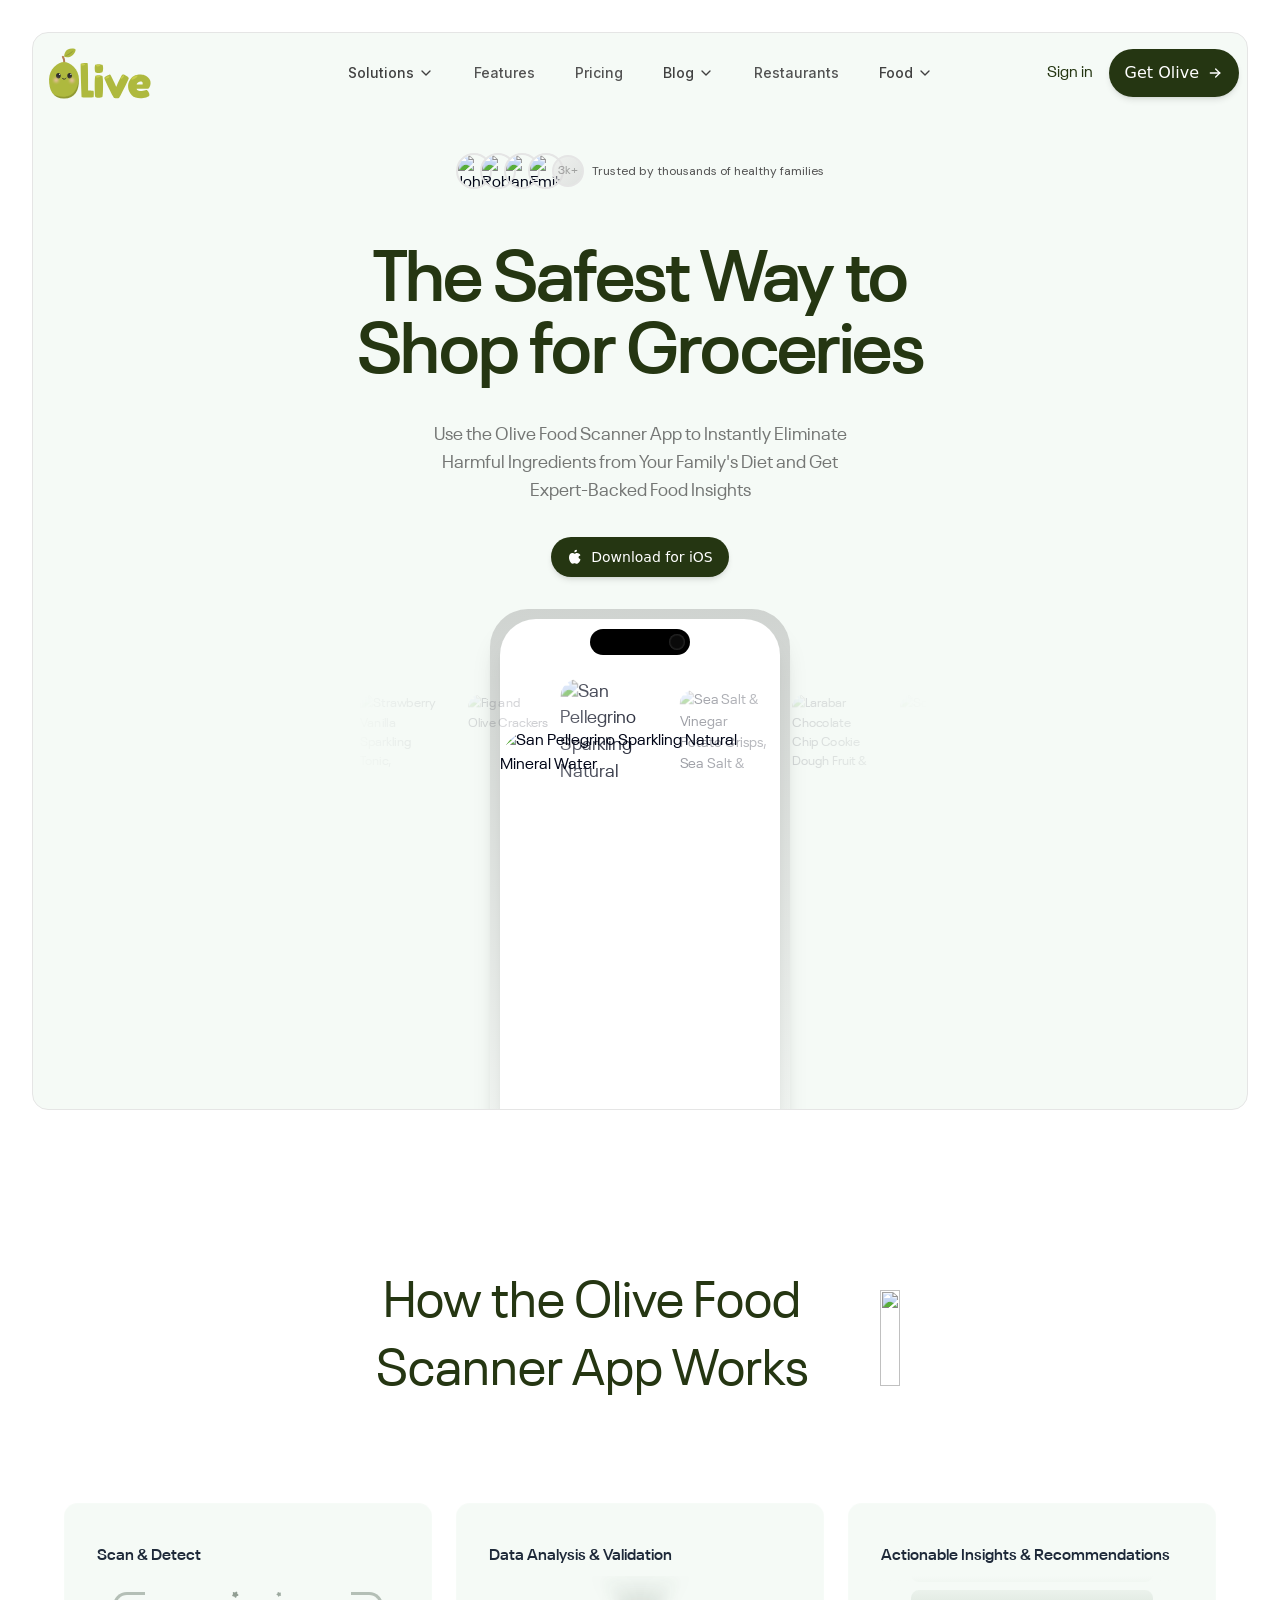
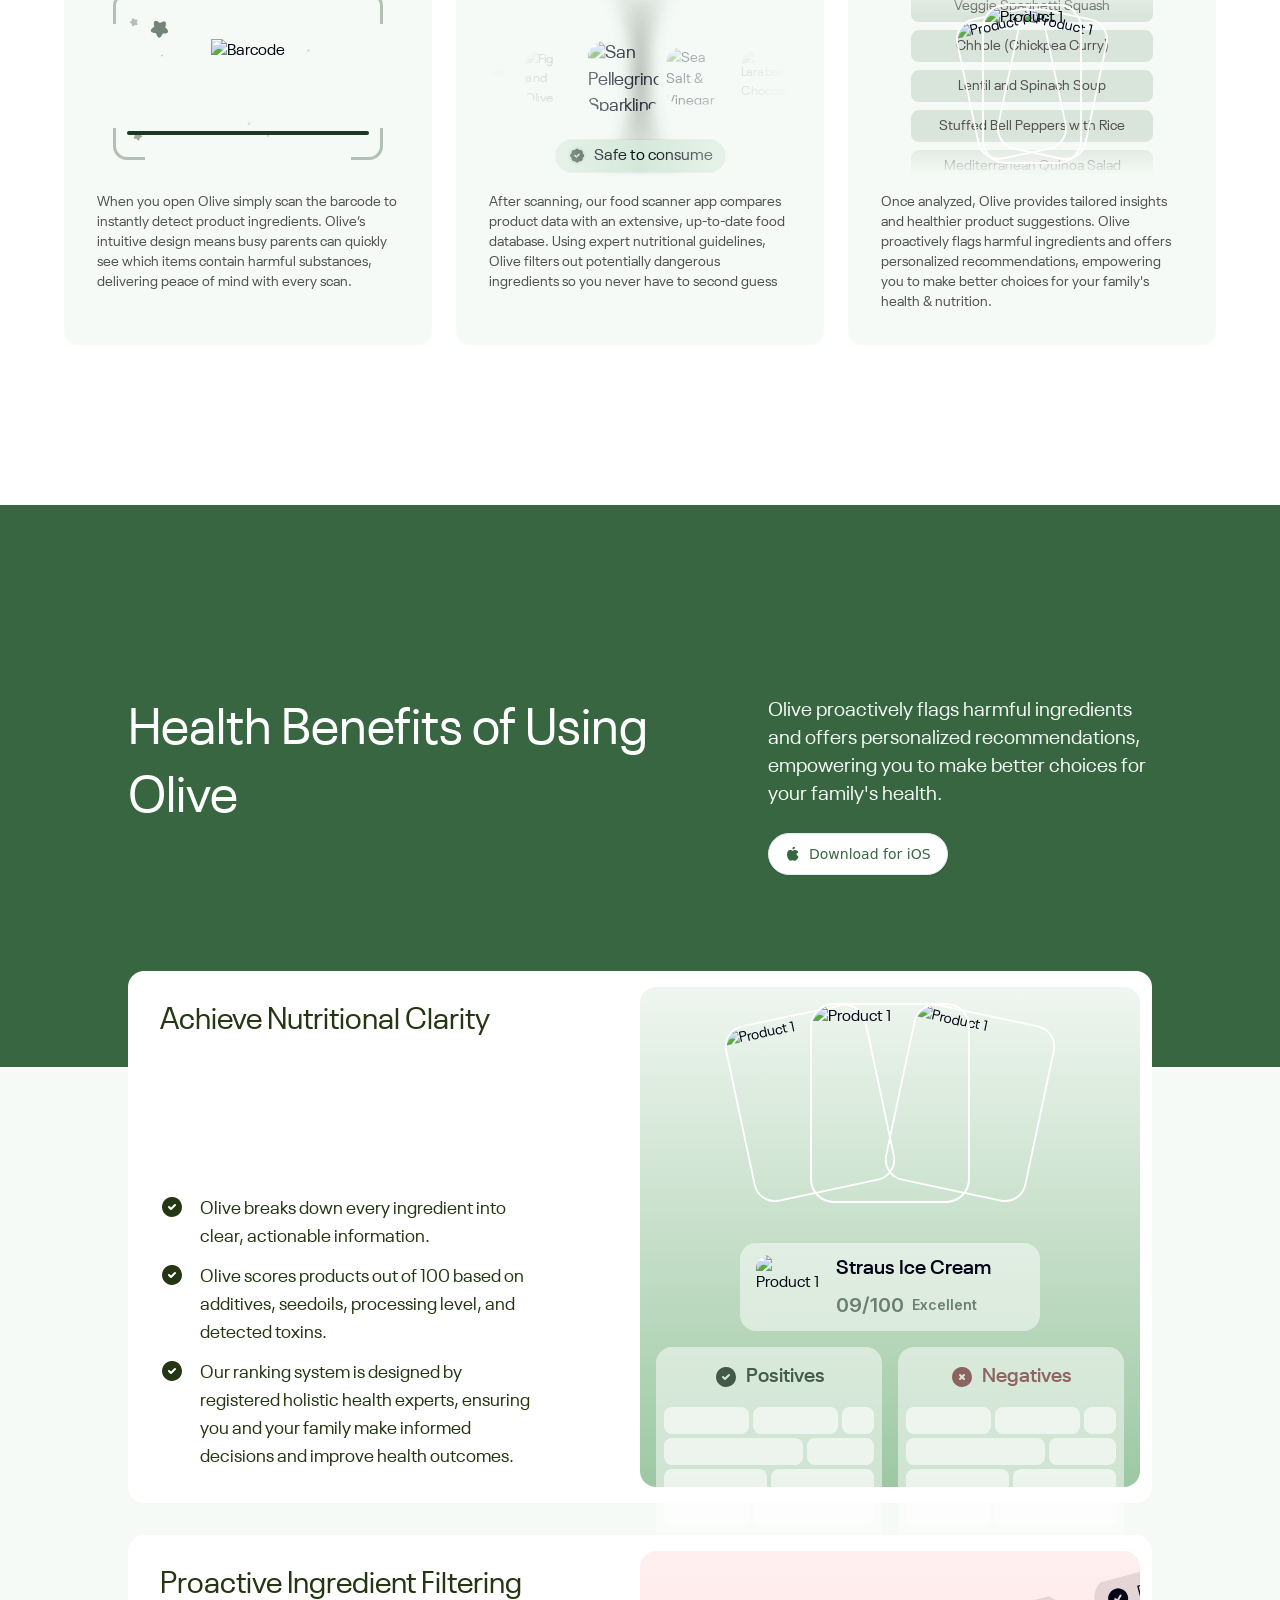
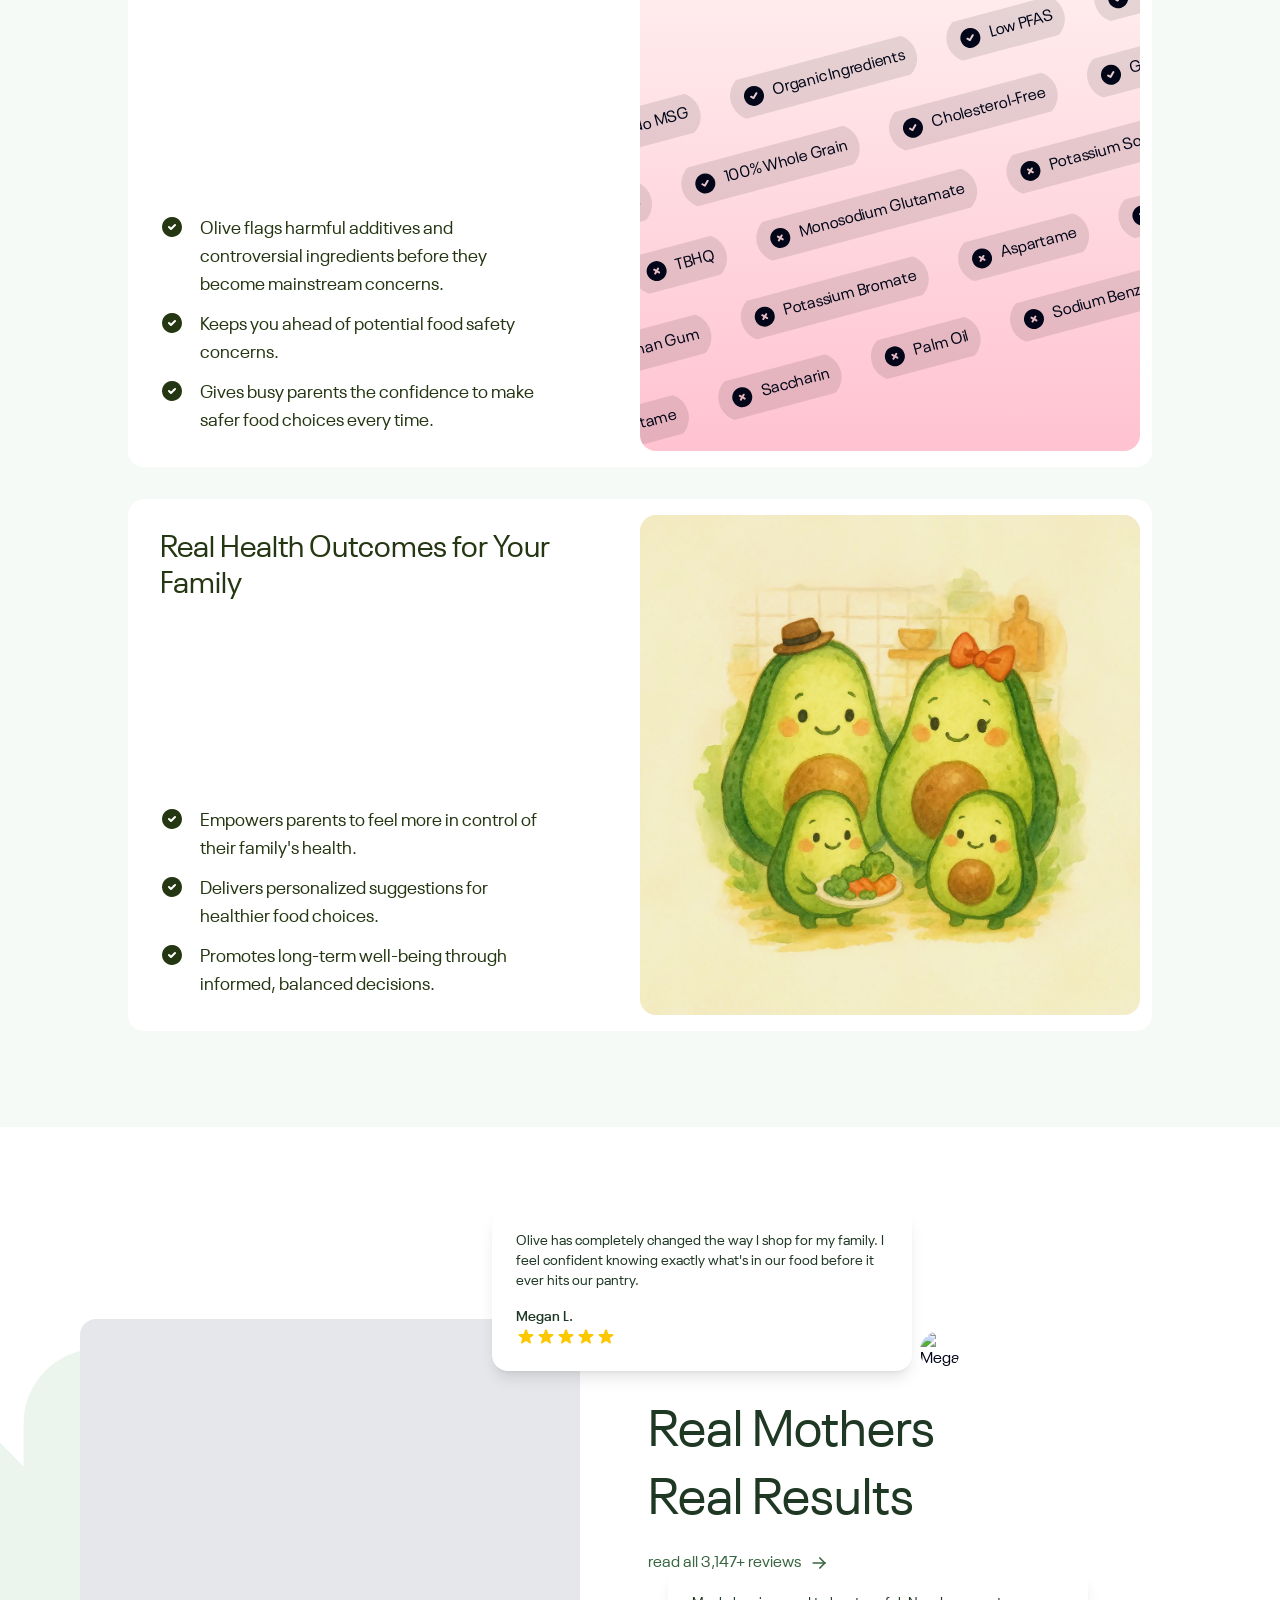
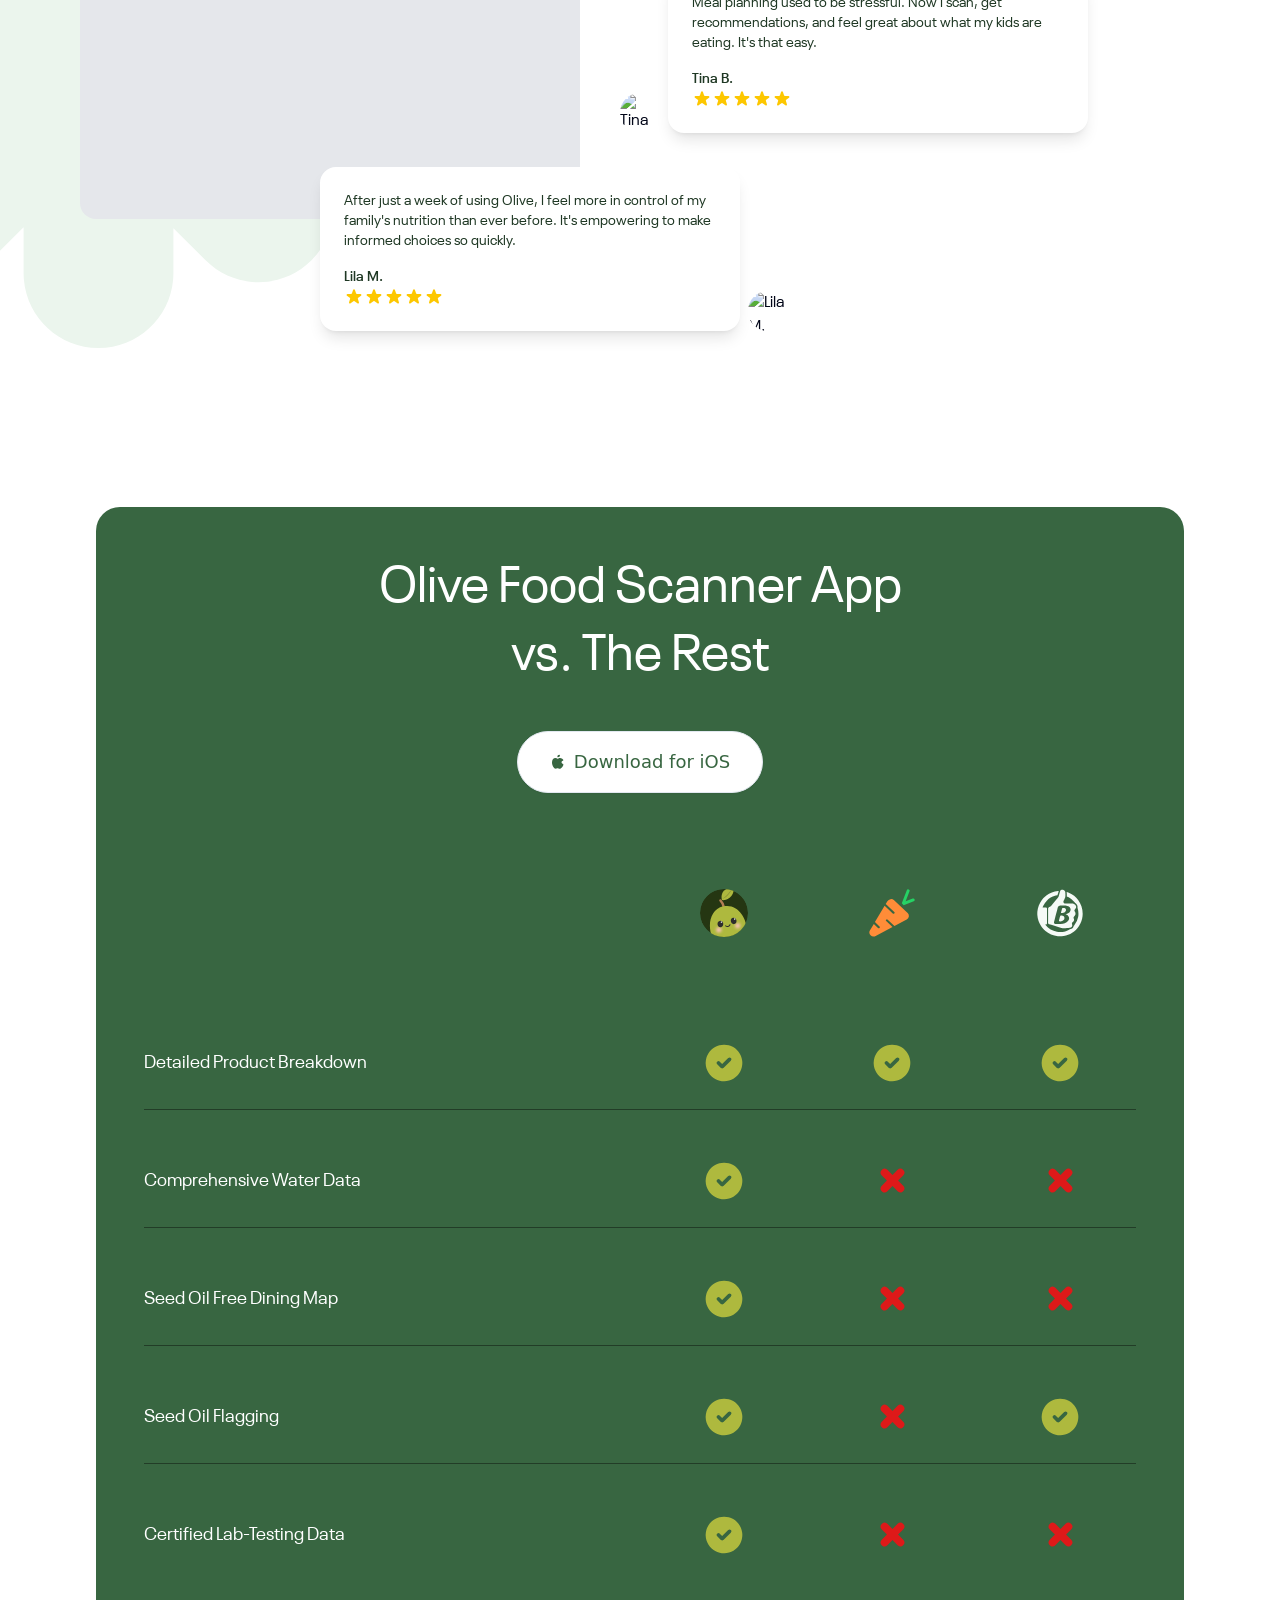
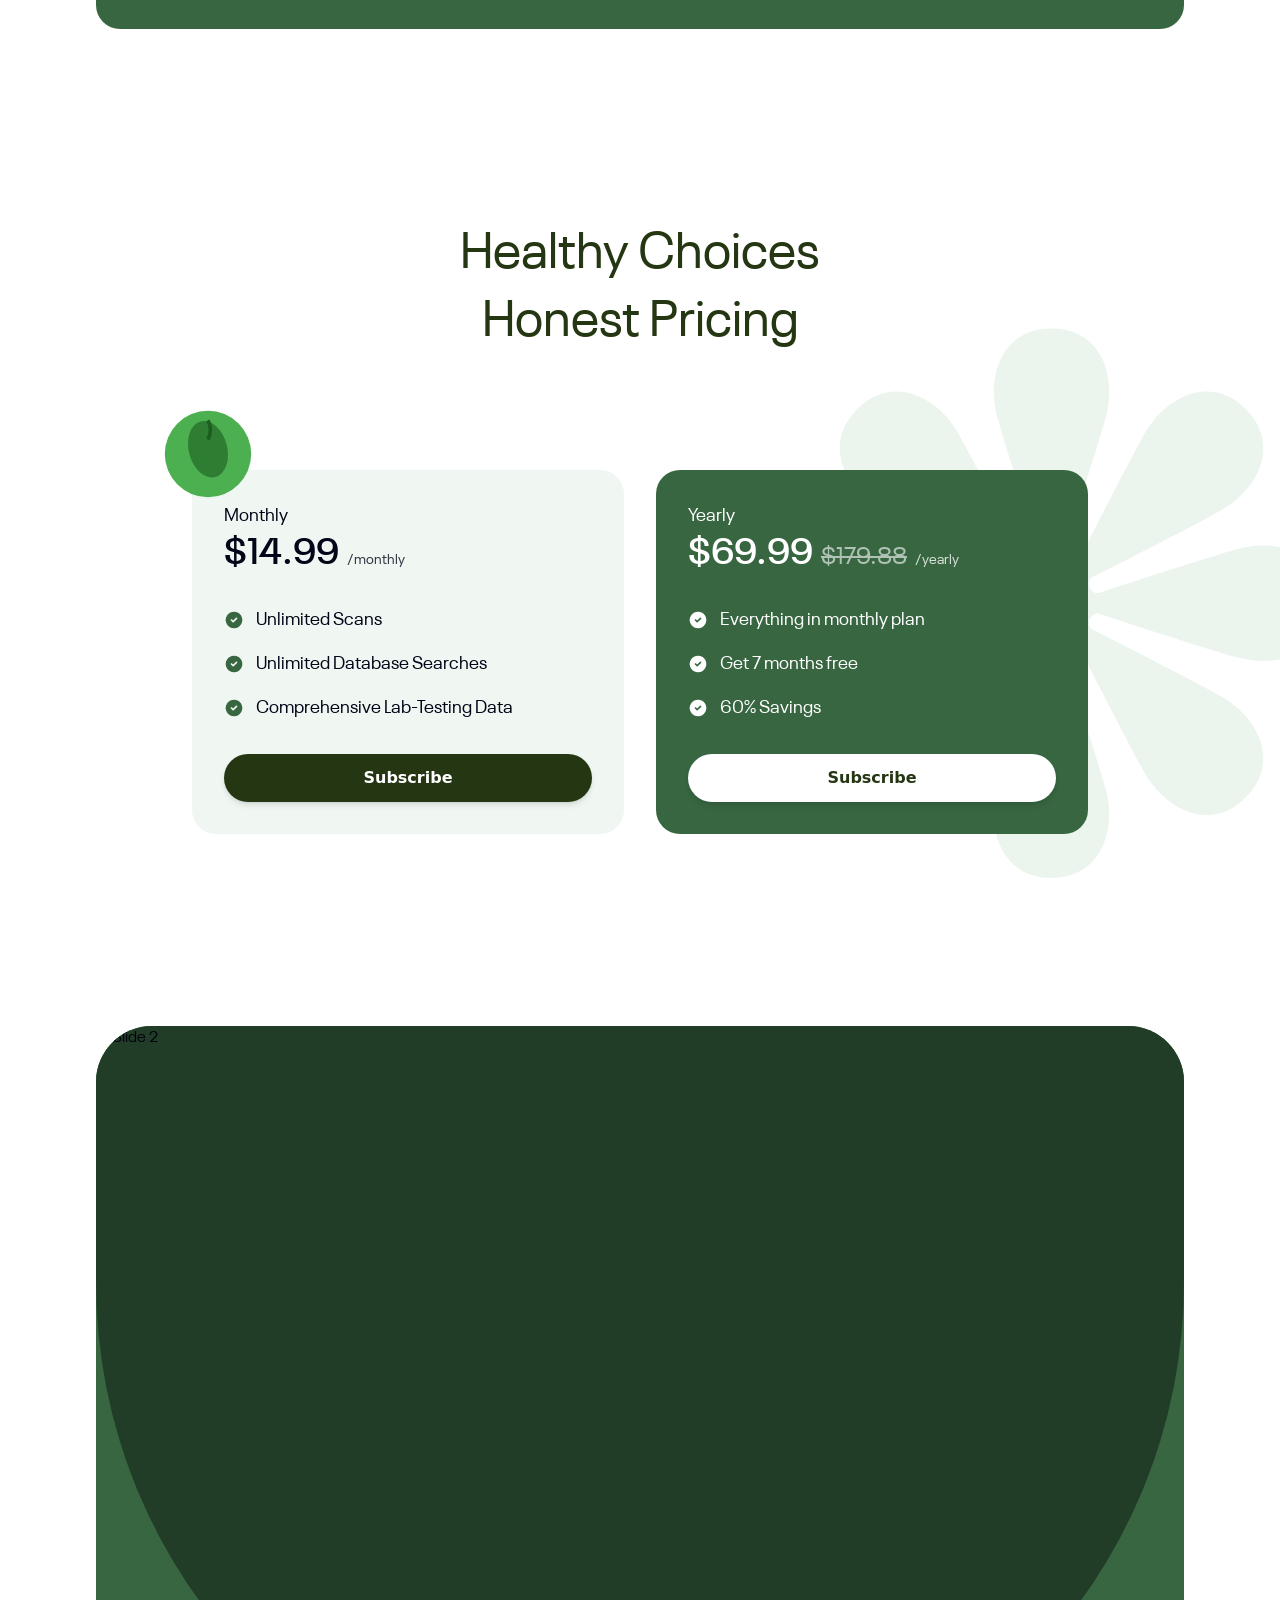
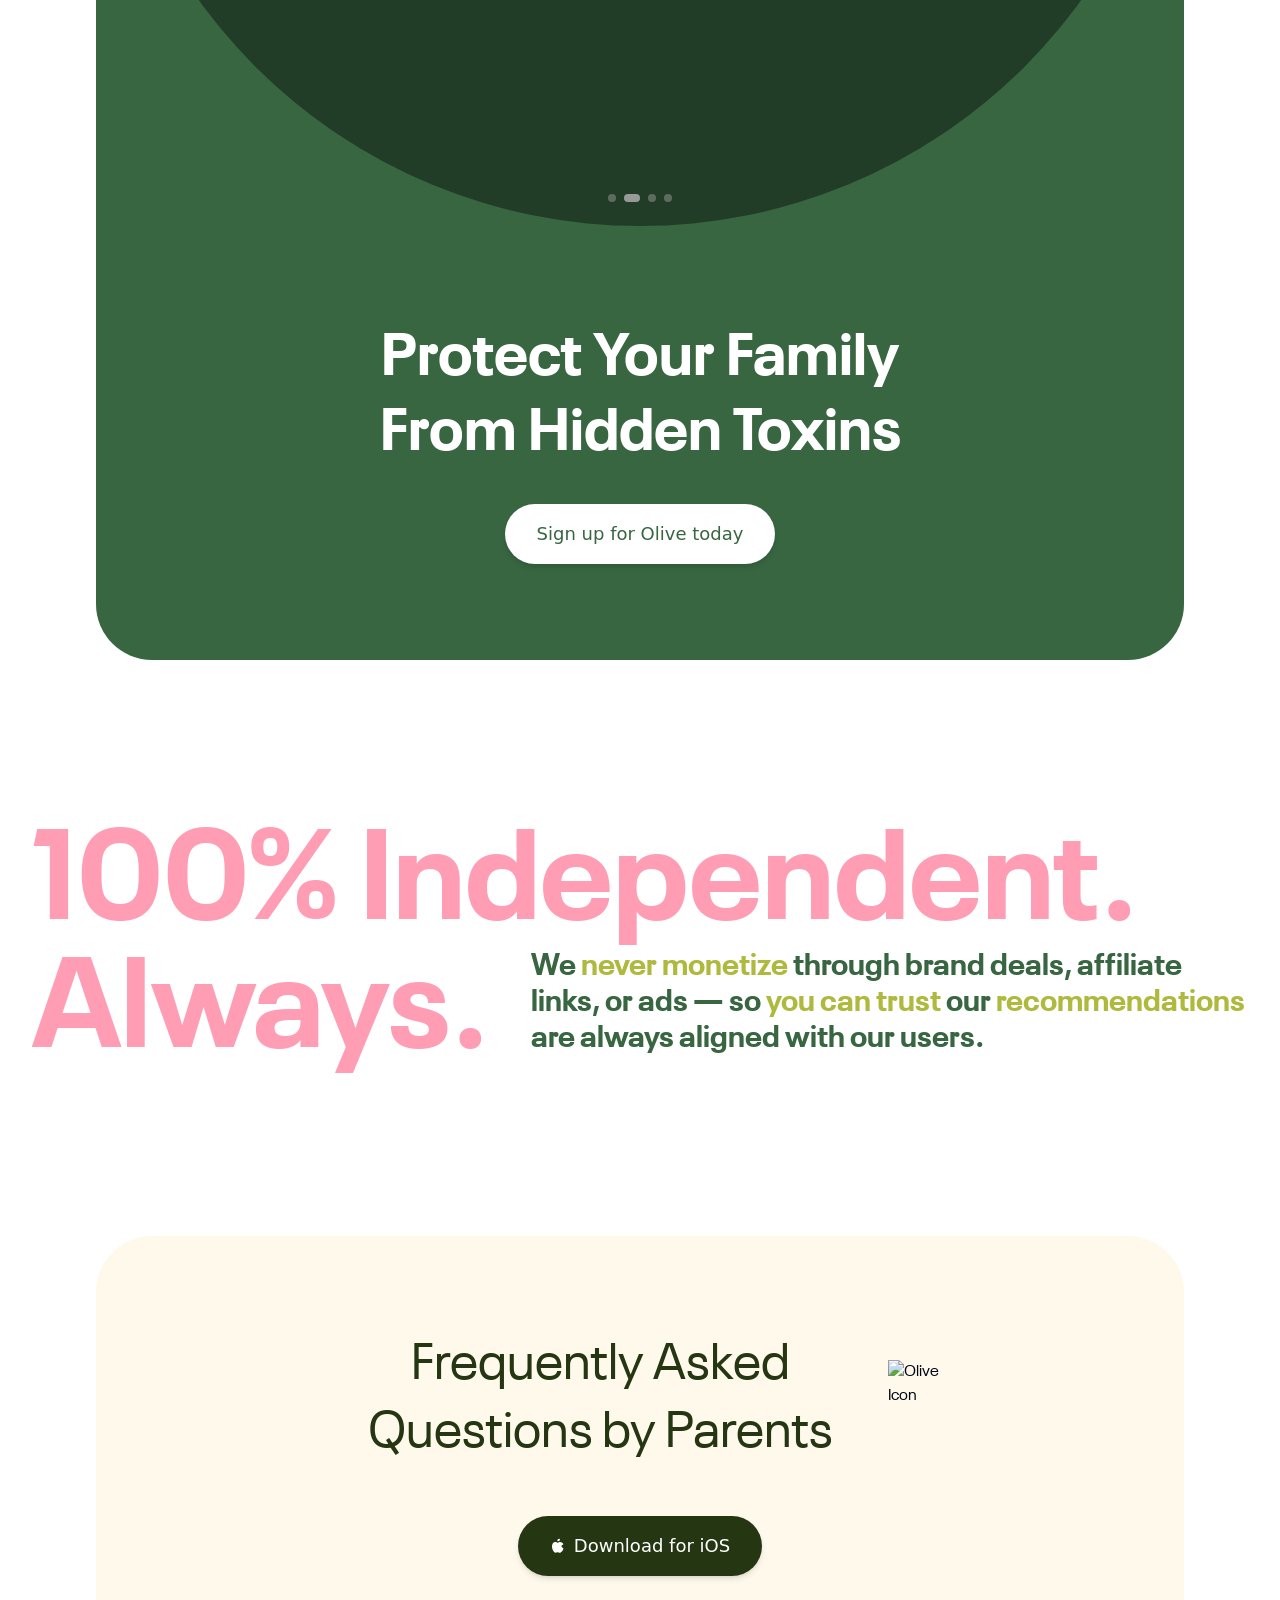
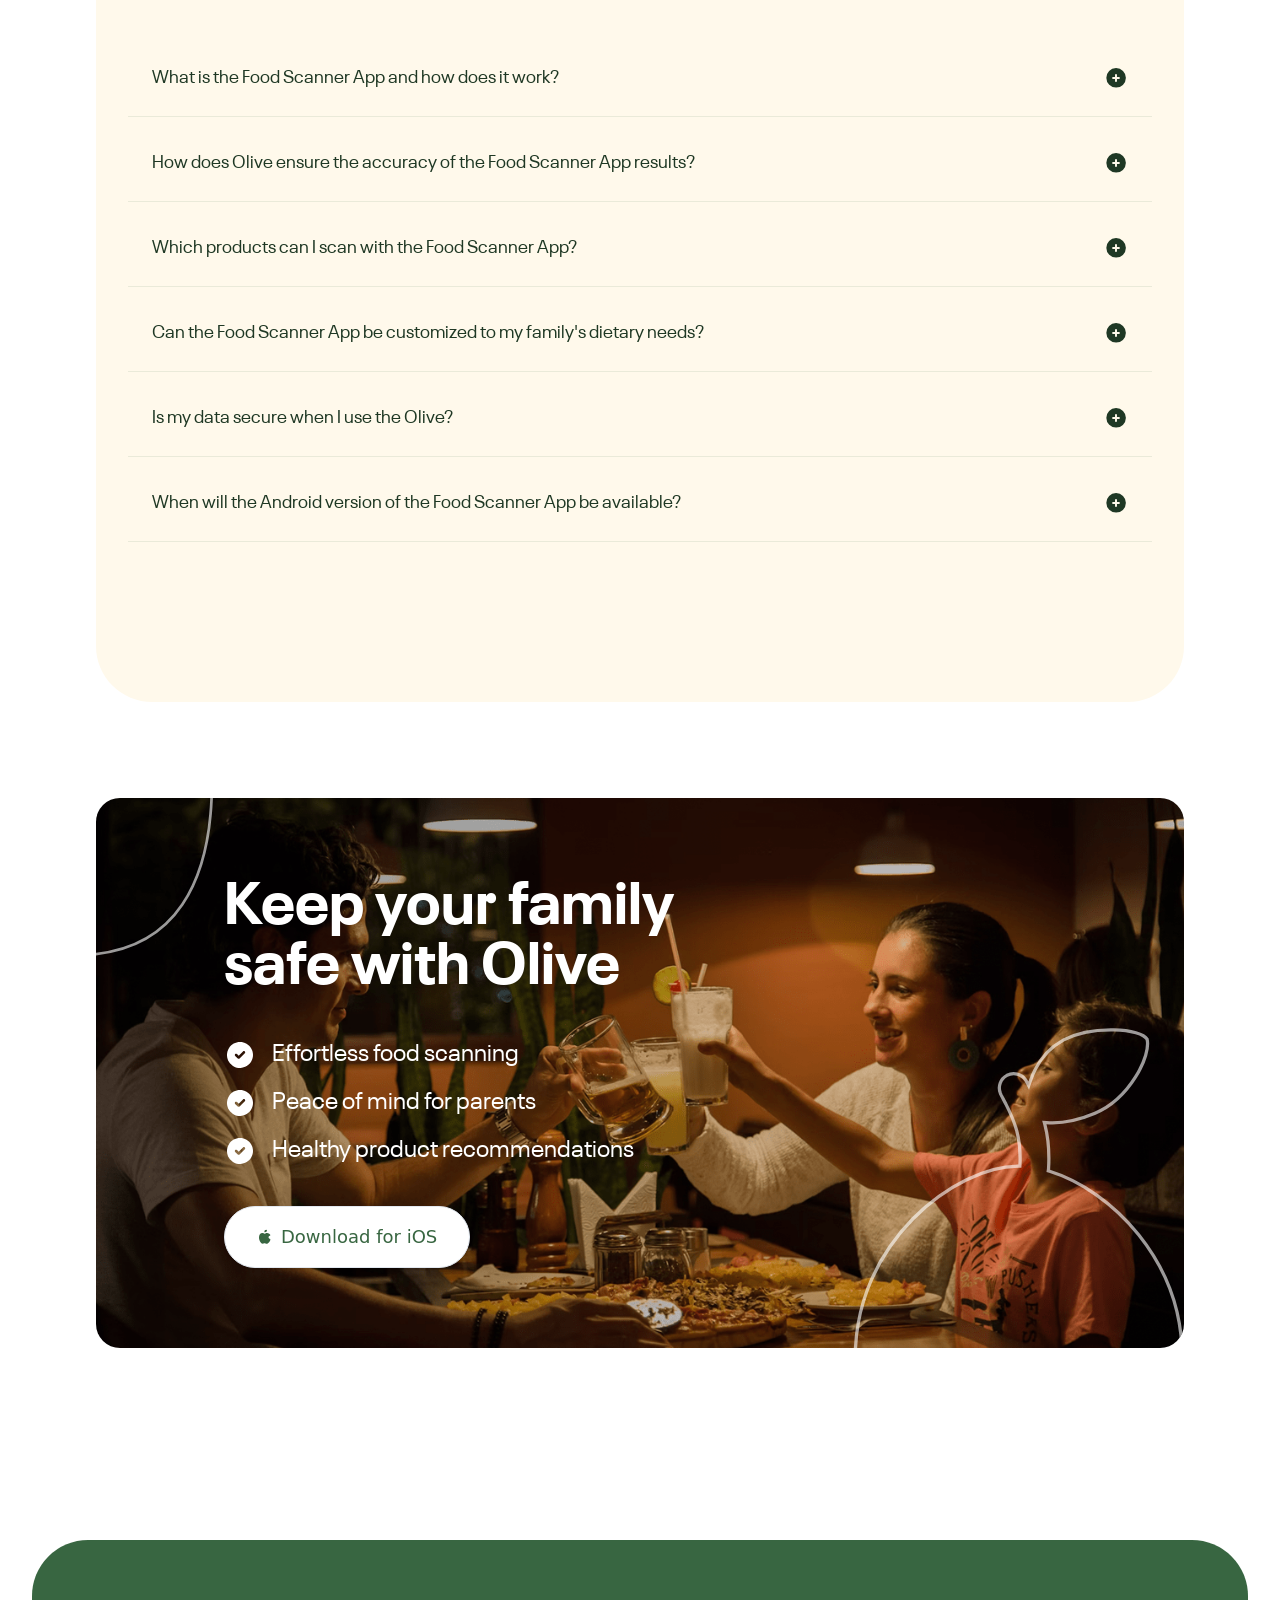
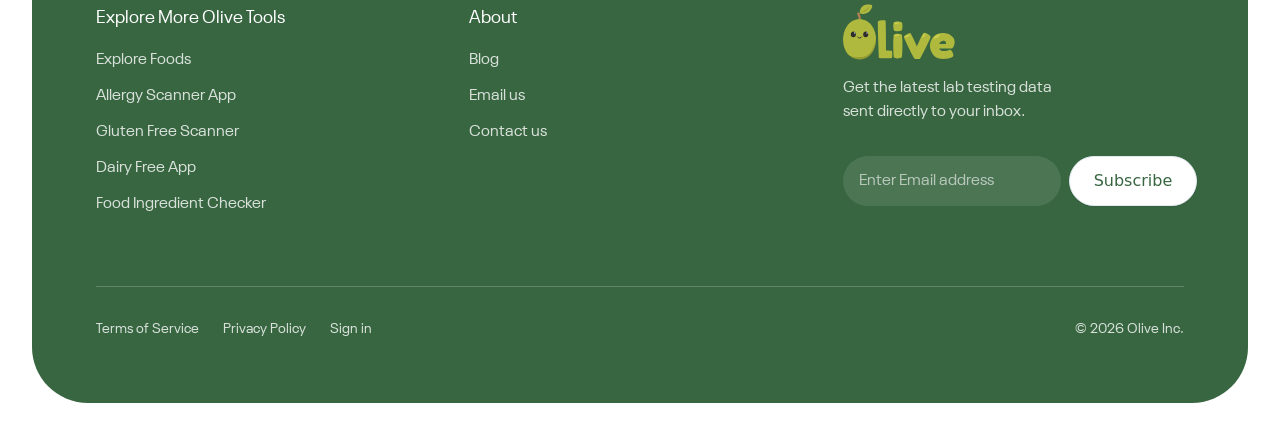
==== index.html @ 860d6090 "oliveapp" ====
<!doctype html>
<html lang="en">
  <head>
    <meta charset="utf-8" />
    <meta name="viewport" content="width=device-width, initial-scale=1" />
    <link
      rel="preload"
      href="./_next/static/media/13971731025ec697-s.p.woff2"
      as="font"
      crossorigin=""
      type="font/woff2"
    />
    <link
      rel="preload"
      href="./_next/static/media/2c1a2009dd2e04c5-s.p.ttf"
      as="font"
      crossorigin=""
      type="font/ttf"
    />
    <link
      rel="preload"
      href="./_next/static/media/61cbbdd13ae1c0a2-s.p.ttf"
      as="font"
      crossorigin=""
      type="font/ttf"
    />
    <link
      rel="preload"
      href="./_next/static/media/6af8e73cb65c1b09-s.p.ttf"
      as="font"
      crossorigin=""
      type="font/ttf"
    />
    <link
      rel="preload"
      href="./_next/static/media/78f9929901d65275-s.p.ttf"
      as="font"
      crossorigin=""
      type="font/ttf"
    />
    <link
      rel="preload"
      href="./_next/static/media/adeb7cbcf74e47ed-s.p.ttf"
      as="font"
      crossorigin=""
      type="font/ttf"
    />
    <link
      rel="preload"
      href="./_next/static/media/cba388e8872697df-s.p.ttf"
      as="font"
      crossorigin=""
      type="font/ttf"
    />
    <link
      rel="preload"
      href="./_next/static/media/e4af272ccee01ff0-s.p.woff2"
      as="font"
      crossorigin=""
      type="font/woff2"
    />
    <link
      rel="preload"
      href="./_next/static/media/ecaa078c765a8a2b-s.p.ttf"
      as="font"
      crossorigin=""
      type="font/ttf"
    />
    <link
      rel="preload"
      as="image"
      href="./images/photo-1547592180-85f173990554.avif"
    />
    <link
      rel="preload"
      as="image"
      href="./images/photo-1605522561233-768ad7a8fabf.avif"
    />
    <link
      rel="preload"
      as="image"
      href="./images/photo-1576867757603-05b134ebc379.avif"
    />
    <link rel="preload" as="image" href="./assets/images/showcase.jpeg" />
    <link
      rel="stylesheet"
      href="./_next/static/css/82391419a7931d5a.css"
      data-precedence="next"
    />
    <link
      rel="stylesheet"
      href="./_next/static/css/c4285493f68f8ad0.css"
      data-precedence="next"
    />
    <link
      rel="stylesheet"
      href="./_next/static/css/65639f823e52f6bb.css"
      data-precedence="next"
    />
    <link
      rel="stylesheet"
      href="./_next/static/css/654014d0f6b531db.css"
      data-precedence="next"
    />
    <link
      rel="preload"
      as="script"
      fetchpriority="low"
      href="./_next/static/chunks/webpack-6d538a9c0f6d2fbd.js"
    />
    <script
      src="./_next/static/chunks/4bd1b696-ef24e22af2dd4969.js"
      async=""
    ></script>
    <script
      src="./_next/static/chunks/1684-7ce866aa68086ba7.js"
      async=""
    ></script>
    <script
      src="./_next/static/chunks/main-app-d41d56f775a954bb.js"
      async=""
    ></script>
    <script
      src="./_next/static/chunks/7508b87c-4a9d72254855529a.js"
      async=""
    ></script>
    <script
      src="./_next/static/chunks/dd8162e8-0dfcd9d4cef9d4eb.js"
      async=""
    ></script>
    <script
      src="./_next/static/chunks/4134-6f8a589314481f37.js"
      async=""
    ></script>
    <script
      src="./_next/static/chunks/4986-5e679573b452289d.js"
      async=""
    ></script>
    <script
      src="./_next/static/chunks/app/layout-9e7b979a63cb5c70.js"
      async=""
    ></script>
    <script
      src="./_next/static/chunks/9352-445ec4db998eb662.js"
      async=""
    ></script>
    <script
      src="./_next/static/chunks/3296-f6cb6f40e44d1ff6.js"
      async=""
    ></script>
    <script
      src="./_next/static/chunks/4945-d240e58d42e36a0a.js"
      async=""
    ></script>
    <script
      src="./_next/static/chunks/3056-2229a260b8cb5cbf.js"
      async=""
    ></script>
    <script
      src="./_next/static/chunks/1238-f9a43147ecedab04.js"
      async=""
    ></script>
    <script
      src="./_next/static/chunks/2231-3dbd19c086577509.js"
      async=""
    ></script>
    <script
      src="./_next/static/chunks/9630-8f0c40e45836abc3.js"
      async=""
    ></script>
    <script
      src="./_next/static/chunks/7859-59c0e4a31b3ff0b1.js"
      async=""
    ></script>
    <script
      src="./_next/static/chunks/4612-55f633aef26cd6df.js"
      async=""
    ></script>
    <script
      src="./_next/static/chunks/8442-14dee5cc18767fc2.js"
      async=""
    ></script>
    <script
      src="./_next/static/chunks/4523-d1131155d26dd12a.js"
      async=""
    ></script>
    <script
      src="./_next/static/chunks/app/page-42195b5fb4544390.js"
      async=""
    ></script>
    <meta name="next-size-adjust" content="" />
    <title>
      Discover Olive: Your family&#x27;s nutrition ally and powerful food
      scanner app
    </title>
    <meta
      name="description"
      content="Join a supportive community of over 200,000 users, get expert-backed insights, and simplify food choices. Olive&#x27;s database consists of over 1 million products, 10,000 healthy-fats restaurants, and independently lab-tested foods so you can feed your family with confidence."
    />
    <meta name="robots" content="index, follow" />
    <meta name="googlebot" content="index, follow" />
    <meta
      property="og:title"
      content="Discover Olive: Your family&#x27;s nutrition ally and powerful food scanner app"
    />
    <meta
      property="og:description"
      content="Join a supportive community of over 200,000 users, get expert-backed insights, and simplify food choices. Olive&#x27;s database consists of over 1 million products, 10,000 healthy-fats restaurants, and independently lab-tested foods so you can feed your family with confidence."
    />
    <meta property="og:url" content="https://oliveapp.com" />
    <meta
      property="og:site_name"
      content="Discover Olive: Your family&#x27;s nutrition ally and powerful food scanner app"
    />
    <meta property="og:locale" content="en_US" />
    <meta
      property="og:image"
      content="https://oliveapp.com//assets/images/og-image-bigger.png"
    />
    <meta property="og:type" content="website" />
    <meta name="twitter:card" content="summary_large_image" />
    <meta
      name="twitter:title"
      content="Discover Olive: Your family&#x27;s nutrition ally and powerful food scanner app"
    />
    <meta
      name="twitter:description"
      content="Join a supportive community of over 200,000 users, get expert-backed insights, and simplify food choices. Olive&#x27;s database consists of over 1 million products, 10,000 healthy-fats restaurants, and independently lab-tested foods so you can feed your family with confidence."
    />
    <meta
      name="twitter:image"
      content="https://oliveapp.com//assets/images/og-image-bigger.png"
    />
    <link rel="icon" href="./favicon.ico" type="image/x-icon" sizes="16x16" />
    <script>
      document
        .querySelectorAll(
          'body link[rel="icon"], body link[rel="apple-touch-icon"]',
        )
        .forEach((el) => document.head.appendChild(el));
    </script>
    <script
      src="./_next/static/chunks/polyfills-42372ed130431b0a.js"
      nomodule=""
    ></script>
  </head>
  <body
    class="__variable_f367f3 __variable_0d7163 __className_9ed02d __className_5f0e35 antialiased"
  >
    <div hidden=""><!--$--><!--/$--></div>
    <div class="mt-4 md:mt-8 mb-10 md:mb-24 2xl:max-w-7xl px-4 md:px-8 mx-auto">
      <div
        class="border relative border-neutral-200 rounded-2xl bg-[linear-gradient(180deg,_#F5FAF6_0%,_#F5FAF6_100%)]"
      >
        <div class="relative w-full z-10">
          <div class="pb-12 p-2">
            <div class="w-full relative z-[100] __className_5f0e35">
              <div
                class="z-[60] mx-auto hidden w-full flex-row items-center justify-between self-start rounded-full lg:flex font-pall sticky inset-x-0 top-40"
              >
                <div class="flex flex-1 flex-row items-center justify-between">
                  <a
                    aria-label="Return to homepage"
                    class="relative z-20 mr-4 flex items-center space-x-2 px-2 py-1 text-sm font-normal text-black"
                    href="./index.html"
                    ><svg
                      xmlns="http://www.w3.org/2000/svg"
                      width="235"
                      height="43"
                      viewBox="0 0 235 43"
                      fill="none"
                      class="w-60 md:w-70 h-14"
                    >
                      <path
                        d="M51.3794 22.8744C50.7456 22.6747 46.7038 24.7708 46.4888 25.6298C46.2737 26.4887 54.0113 42.1087 54.7547 42.4371C55.498 42.7654 58.468 42.7291 58.8188 42.4371C59.1695 42.145 67.2049 26.4956 66.9432 25.6298C66.6816 24.7638 62.7917 21.8492 61.5307 22.8744C60.2698 23.8996 56.4767 33.0691 56.4767 33.0691C56.4767 33.0691 52.0133 23.0741 51.3794 22.8744Z"
                        fill="#AEB93E"
                      ></path>
                      <path
                        fill-rule="evenodd"
                        clip-rule="evenodd"
                        d="M75.784 34.6549C74.9453 34.6396 74.1819 34.6257 73.5794 34.6257C73.5794 35.1707 73.8896 36.1295 76.0495 36.551C77.4942 36.8329 79.4763 36.2989 80.783 35.947C81.4298 35.7728 81.9112 35.643 82.0796 35.6792C82.5881 35.7881 84.9857 38.8758 84.1137 40.5468C83.2419 42.2178 73.325 44.361 69.4745 40.1109C65.624 35.8608 65.5514 30.4845 68.1668 26.852C70.7824 23.2194 73.979 22.7109 76.3402 22.7109C78.7012 22.7109 81.6239 23.0979 84.1137 26.2344C86.6036 29.3712 84.4095 34.1559 83.4599 34.4078C82.0959 34.7696 78.5345 34.7049 75.784 34.6549ZM73.5793 31.1021C73.7851 30.2787 74.6744 28.7733 76.558 28.632C78.9653 28.4514 78.709 30.1096 78.5748 30.9787C78.5681 31.0219 78.5616 31.0632 78.5559 31.1021H73.5793Z"
                        fill="#AEB93E"
                      ></path>
                      <path
                        d="M32.4408 13.3464C32.0595 12.6154 26.9215 13.2964 26.636 13.7735C26.3506 14.2505 27.3026 41.5301 27.4797 41.8046C27.657 42.079 37.0964 42.036 37.3851 41.8046C37.6739 41.5731 37.7469 36.9571 37.3851 36.5275C37.0234 36.0979 32.8783 36.1003 32.8783 36.1003C32.8783 36.1003 32.8219 14.0773 32.4408 13.3464Z"
                        fill="#AEB93E"
                      ></path>
                      <g filter="url(#filter0_f_205_2845)">
                        <path
                          d="M28.6893 15.2159C29.6239 15.0699 30.3316 14.6324 30.2701 14.2386C30.2086 13.8448 29.4011 13.6439 28.4666 13.7899C27.532 13.9359 26.8243 14.3734 26.8858 14.7672C26.9473 15.161 27.7548 15.3619 28.6893 15.2159Z"
                          fill="#FFFA6B"
                          fill-opacity="0.33"
                        ></path>
                      </g>
                      <path
                        d="M44.7833 23.9464C43.9394 23.3245 39.7642 23.1024 38.9202 23.9464C38.0763 24.7903 38.3872 40.6473 38.9202 41.58C39.4532 42.5128 43.9394 42.2907 44.7833 41.58C45.6273 40.8693 45.6273 24.5682 44.7833 23.9464Z"
                        fill="#AEB93E"
                      ></path>
                      <path
                        d="M44.7833 14.607C43.9394 13.9851 39.7642 13.7631 38.9202 14.607C38.0763 15.4508 38.3872 19.8595 38.9202 20.7923C39.4532 21.725 43.9394 21.503 44.7833 20.7923C45.6273 20.0816 45.6273 15.2288 44.7833 14.607Z"
                        fill="#AEB93E"
                      ></path>
                      <g filter="url(#filter1_f_205_2845)">
                        <path
                          d="M41.1733 15.9592C42.2538 15.8227 43.0892 15.3915 43.0392 14.9961C42.9892 14.6007 42.0729 14.3908 40.9924 14.5273C39.912 14.6638 39.0766 15.095 39.1266 15.4904C39.1765 15.8858 40.0929 16.0957 41.1733 15.9592Z"
                          fill="#FFFA6B"
                          fill-opacity="0.33"
                        ></path>
                      </g>
                      <g filter="url(#filter2_f_205_2845)">
                        <path
                          d="M49.1885 25.9074C50.2001 25.5039 50.9004 24.8767 50.7527 24.5065C50.605 24.1363 49.6653 24.1633 48.6538 24.5668C47.6423 24.9703 46.942 25.5975 47.0896 25.9677C47.2373 26.3379 48.177 26.3109 49.1885 25.9074Z"
                          fill="#FFFA6B"
                          fill-opacity="0.33"
                        ></path>
                      </g>
                      <g filter="url(#filter3_f_205_2845)">
                        <path
                          d="M62.2052 25.3631C62.8944 24.5199 63.2029 23.6319 62.8943 23.3797C62.5857 23.1274 61.7768 23.6065 61.0877 24.4498C60.3985 25.293 60.09 26.181 60.3986 26.4332C60.7072 26.6855 61.5161 26.2064 62.2052 25.3631Z"
                          fill="#FFFA6B"
                          fill-opacity="0.33"
                        ></path>
                      </g>
                      <g filter="url(#filter4_f_205_2845)">
                        <path
                          d="M72.2898 26.1652C73.668 25.2854 74.5437 24.1936 74.2456 23.7267C73.9475 23.2598 72.5886 23.5945 71.2104 24.4743C69.8321 25.3541 68.9565 26.4459 69.2545 26.9128C69.5526 27.3797 70.9115 27.045 72.2898 26.1652Z"
                          fill="#FFFA6B"
                          fill-opacity="0.33"
                        ></path>
                      </g>
                      <g filter="url(#filter5_f_205_2845)">
                        <path
                          d="M41.2046 25.3268C42.2809 25.1612 43.1043 24.7076 43.0437 24.3137C42.9831 23.9197 42.0614 23.7347 40.985 23.9003C39.9087 24.0659 39.0853 24.5195 39.1459 24.9135C39.2065 25.3074 40.1282 25.4925 41.2046 25.3268Z"
                          fill="#FFFA6B"
                          fill-opacity="0.33"
                        ></path>
                      </g>
                      <path
                        d="M11.6445 7.9541C12.4104 9.37799 12.8738 10.4285 12.7638 12.2955"
                        stroke="#B47E54"
                        stroke-width="1.74943"
                        stroke-linecap="round"
                      ></path>
                      <path
                        d="M25.1663 27.0132C25.1663 35.8274 22.081 42.9728 12.5992 42.9728C3.1175 42.9728 0.0322266 35.8274 0.0322266 27.0132C0.0322266 18.1991 7.69597 12.3589 12.5992 12.3589C17.5025 12.3589 25.1663 18.1991 25.1663 27.0132Z"
                        fill="#AEB93E"
                      ></path>
                      <path
                        d="M25.1668 27.0132C25.1668 35.8272 22.0816 42.9726 12.5998 42.9726C8.59668 42.9726 5.73372 41.6989 3.76172 39.5639C6.2414 40.6582 9.69106 41.6785 13.4808 41.3384C17.2705 40.9983 23.0118 39.5639 25.1668 27.0132Z"
                        fill="black"
                        fill-opacity="0.17"
                      ></path>
                      <path
                        d="M22.2615 1.75041C21.7345 0.808721 17.9008 0.622276 15.7399 1.7504C13.5792 2.87853 12.5756 5.55323 12.7304 7.92803C13.9888 8.30191 15.5759 8.67554 18.2322 7.56102C20.8882 6.44651 22.6101 3.11565 22.2615 1.75041Z"
                        fill="#AEB93E"
                      ></path>
                      <path
                        d="M20.5462 2.678C20.721 2.20308 16.6358 6.00599 13.0654 7.26714C13.0654 7.26714 15.7484 6.79644 17.2876 5.70094C18.8267 4.60545 20.2372 3.5175 20.5462 2.678Z"
                        fill="#8F9838"
                      ></path>
                      <path
                        d="M5.94531 23.5363C5.94531 22.4632 6.81526 21.5933 7.8884 21.5933C8.96155 21.5933 9.83151 22.4632 9.83151 23.5363V24.0836C9.83151 25.1567 8.96155 26.0266 7.8884 26.0266C6.81526 26.0266 5.94531 25.1567 5.94531 24.0836V23.5363Z"
                        fill="#2D2D2D"
                      ></path>
                      <path
                        d="M15.3652 23.5363C15.3652 22.4632 16.2351 21.5933 17.3083 21.5933C18.3814 21.5933 19.2514 22.4632 19.2514 23.5363V24.0836C19.2514 25.1567 18.3814 26.0266 17.3083 26.0266C16.2351 26.0266 15.3652 25.1567 15.3652 24.0836V23.5363Z"
                        fill="#2D2D2D"
                      ></path>
                      <path
                        d="M11.168 25.903C11.4712 26.3679 11.9867 26.6672 12.6389 26.6672C13.4864 26.6672 13.8868 26.378 14.2133 25.8237"
                        stroke="#2D2D2D"
                        stroke-width="0.728929"
                        stroke-linecap="round"
                      ></path>
                      <path
                        d="M8.89323 23.2728C9.19778 23.2728 9.44467 23.0259 9.44467 22.7214C9.44467 22.4168 9.19778 22.1699 8.89323 22.1699C8.58868 22.1699 8.3418 22.4168 8.3418 22.7214C8.3418 23.0259 8.58868 23.2728 8.89323 23.2728Z"
                        fill="#D9D9D9"
                      ></path>
                      <path
                        d="M18.3249 23.2728C18.6294 23.2728 18.8763 23.0259 18.8763 22.7214C18.8763 22.4168 18.6294 22.1699 18.3249 22.1699C18.0203 22.1699 17.7734 22.4168 17.7734 22.7214C17.7734 23.0259 18.0203 23.2728 18.3249 23.2728Z"
                        fill="#D9D9D9"
                      ></path>
                      <g filter="url(#filter6_f_205_2845)">
                        <path
                          d="M19.2524 29.4652C20.2579 29.4652 21.0731 28.65 21.0731 27.6444C21.0731 26.6389 20.2579 25.8237 19.2524 25.8237C18.2468 25.8237 17.4316 26.6389 17.4316 27.6444C17.4316 28.65 18.2468 29.4652 19.2524 29.4652Z"
                          fill="#FCC1C1"
                        ></path>
                      </g>
                      <g filter="url(#filter7_f_205_2845)">
                        <path
                          d="M5.94572 29.2679C6.95127 29.2679 7.76644 28.4527 7.76644 27.4472C7.76644 26.4416 6.95127 25.6265 5.94572 25.6265C4.94016 25.6265 4.125 26.4416 4.125 27.4472C4.125 28.4527 4.94016 29.2679 5.94572 29.2679Z"
                          fill="#FCC1C1"
                        ></path>
                      </g>
                      <defs>
                        <filter
                          id="filter0_f_205_2845"
                          x="26.1092"
                          y="12.9695"
                          width="4.93693"
                          height="3.06681"
                          filterUnits="userSpaceOnUse"
                          color-interpolation-filters="sRGB"
                        >
                          <feFlood
                            flood-opacity="0"
                            result="BackgroundImageFix"
                          ></feFlood>
                          <feBlend
                            mode="normal"
                            in="SourceGraphic"
                            in2="BackgroundImageFix"
                            result="shape"
                          ></feBlend>
                          <feGaussianBlur
                            stdDeviation="0.386332"
                            result="effect1_foregroundBlur_205_2845"
                          ></feGaussianBlur>
                        </filter>
                        <filter
                          id="filter1_f_205_2845"
                          x="38.3514"
                          y="13.7132"
                          width="5.46232"
                          height="3.06047"
                          filterUnits="userSpaceOnUse"
                          color-interpolation-filters="sRGB"
                        >
                          <feFlood
                            flood-opacity="0"
                            result="BackgroundImageFix"
                          ></feFlood>
                          <feBlend
                            mode="normal"
                            in="SourceGraphic"
                            in2="BackgroundImageFix"
                            result="shape"
                          ></feBlend>
                          <feGaussianBlur
                            stdDeviation="0.386332"
                            result="effect1_foregroundBlur_205_2845"
                          ></feGaussianBlur>
                        </filter>
                        <filter
                          id="filter2_f_205_2845"
                          x="46.2976"
                          y="23.4729"
                          width="5.24748"
                          height="3.52824"
                          filterUnits="userSpaceOnUse"
                          color-interpolation-filters="sRGB"
                        >
                          <feFlood
                            flood-opacity="0"
                            result="BackgroundImageFix"
                          ></feFlood>
                          <feBlend
                            mode="normal"
                            in="SourceGraphic"
                            in2="BackgroundImageFix"
                            result="shape"
                          ></feBlend>
                          <feGaussianBlur
                            stdDeviation="0.386332"
                            result="effect1_foregroundBlur_205_2845"
                          ></feGaussianBlur>
                        </filter>
                        <filter
                          id="filter3_f_205_2845"
                          x="59.5066"
                          y="22.5398"
                          width="4.2797"
                          height="4.73332"
                          filterUnits="userSpaceOnUse"
                          color-interpolation-filters="sRGB"
                        >
                          <feFlood
                            flood-opacity="0"
                            result="BackgroundImageFix"
                          ></feFlood>
                          <feBlend
                            mode="normal"
                            in="SourceGraphic"
                            in2="BackgroundImageFix"
                            result="shape"
                          ></feBlend>
                          <feGaussianBlur
                            stdDeviation="0.386332"
                            result="effect1_foregroundBlur_205_2845"
                          ></feGaussianBlur>
                        </filter>
                        <filter
                          id="filter4_f_205_2845"
                          x="68.4236"
                          y="22.7434"
                          width="6.65275"
                          height="5.15275"
                          filterUnits="userSpaceOnUse"
                          color-interpolation-filters="sRGB"
                        >
                          <feFlood
                            flood-opacity="0"
                            result="BackgroundImageFix"
                          ></feFlood>
                          <feBlend
                            mode="normal"
                            in="SourceGraphic"
                            in2="BackgroundImageFix"
                            result="shape"
                          ></feBlend>
                          <feGaussianBlur
                            stdDeviation="0.386332"
                            result="effect1_foregroundBlur_205_2845"
                          ></feGaussianBlur>
                        </filter>
                        <filter
                          id="filter5_f_205_2845"
                          x="38.3699"
                          y="23.0672"
                          width="5.44963"
                          height="3.09318"
                          filterUnits="userSpaceOnUse"
                          color-interpolation-filters="sRGB"
                        >
                          <feFlood
                            flood-opacity="0"
                            result="BackgroundImageFix"
                          ></feFlood>
                          <feBlend
                            mode="normal"
                            in="SourceGraphic"
                            in2="BackgroundImageFix"
                            result="shape"
                          ></feBlend>
                          <feGaussianBlur
                            stdDeviation="0.386332"
                            result="effect1_foregroundBlur_205_2845"
                          ></feGaussianBlur>
                        </filter>
                        <filter
                          id="filter6_f_205_2845"
                          x="15.1136"
                          y="23.5057"
                          width="8.27759"
                          height="8.27759"
                          filterUnits="userSpaceOnUse"
                          color-interpolation-filters="sRGB"
                        >
                          <feFlood
                            flood-opacity="0"
                            result="BackgroundImageFix"
                          ></feFlood>
                          <feBlend
                            mode="normal"
                            in="SourceGraphic"
                            in2="BackgroundImageFix"
                            result="shape"
                          ></feBlend>
                          <feGaussianBlur
                            stdDeviation="1.159"
                            result="effect1_foregroundBlur_205_2845"
                          ></feGaussianBlur>
                        </filter>
                        <filter
                          id="filter7_f_205_2845"
                          x="1.80701"
                          y="23.3085"
                          width="8.27759"
                          height="8.27759"
                          filterUnits="userSpaceOnUse"
                          color-interpolation-filters="sRGB"
                        >
                          <feFlood
                            flood-opacity="0"
                            result="BackgroundImageFix"
                          ></feFlood>
                          <feBlend
                            mode="normal"
                            in="SourceGraphic"
                            in2="BackgroundImageFix"
                            result="shape"
                          ></feBlend>
                          <feGaussianBlur
                            stdDeviation="1.159"
                            result="effect1_foregroundBlur_205_2845"
                          ></feGaussianBlur>
                        </filter>
                      </defs></svg
                  ></a>
                </div>
                <div
                  class="absolute inset-x-0 text-sm font-medium text-zinc-600 transition duration-200 hover:text-zinc-800"
                >
                  <nav
                    class="relative flex justify-center gap-2 rounded-full font-pall px-4 py-3"
                  >
                    <div class="relative">
                      <p
                        class="cursor-pointer flex items-center gap-1 text-neutral-700 hover:opacity-[0.9] px-4 py-2 hover:bg-black/[0.03] rounded-lg"
                      >
                        <a class="font-inter" href="#">Solutions</a
                        ><svg
                          xmlns="http://www.w3.org/2000/svg"
                          width="24"
                          height="24"
                          viewBox="0 0 24 24"
                          fill="none"
                          stroke="currentColor"
                          stroke-width="2"
                          stroke-linecap="round"
                          stroke-linejoin="round"
                          class="tabler-icon tabler-icon-chevron-down h-4 w-4 transition-all"
                        >
                          <path d="M6 9l6 6l6 -6"></path>
                        </svg>
                      </p>
                    </div>
                    <a
                      class="relative text-neutral-600 px-4 py-2 font-inter rounded-lg hover:bg-black/[0.03]"
                      href="/#features"
                      ><span class="block">Features</span></a
                    ><a
                      class="relative text-neutral-600 px-4 py-2 font-inter rounded-lg hover:bg-black/[0.03]"
                      href="/#pricing"
                      ><span class="block">Pricing</span></a
                    >
                    <div class="relative">
                      <p
                        class="cursor-pointer flex items-center gap-1 text-neutral-700 hover:opacity-[0.9] px-4 py-2 hover:bg-black/[0.03] rounded-lg"
                      >
                        <a class="font-inter" href="./blogs">Blog</a
                        ><svg
                          xmlns="http://www.w3.org/2000/svg"
                          width="24"
                          height="24"
                          viewBox="0 0 24 24"
                          fill="none"
                          stroke="currentColor"
                          stroke-width="2"
                          stroke-linecap="round"
                          stroke-linejoin="round"
                          class="tabler-icon tabler-icon-chevron-down h-4 w-4 transition-all"
                        >
                          <path d="M6 9l6 6l6 -6"></path>
                        </svg>
                      </p>
                    </div>
                    <a
                      class="relative text-neutral-600 px-4 py-2 font-inter rounded-lg hover:bg-black/[0.03]"
                      href="./restaurants"
                      ><span class="block">Restaurants</span></a
                    >
                    <div class="relative">
                      <p
                        class="cursor-pointer flex items-center gap-1 text-neutral-700 hover:opacity-[0.9] px-4 py-2 hover:bg-black/[0.03] rounded-lg"
                      >
                        <a class="font-inter" href="./foods">Food</a
                        ><svg
                          xmlns="http://www.w3.org/2000/svg"
                          width="24"
                          height="24"
                          viewBox="0 0 24 24"
                          fill="none"
                          stroke="currentColor"
                          stroke-width="2"
                          stroke-linecap="round"
                          stroke-linejoin="round"
                          class="tabler-icon tabler-icon-chevron-down h-4 w-4 transition-all"
                        >
                          <path d="M6 9l6 6l6 -6"></path>
                        </svg>
                      </p>
                    </div>
                  </nav>
                </div>
                <a
                  class="text-primary mr-4 cursor-pointer relative z-40"
                  href="./sign-in"
                  >Sign in</a
                ><a
                  class="inline-flex items-center cursor-pointer font-sans justify-center gap-2 whitespace-nowrap rounded-full font-medium transition-all disabled:pointer-events-none disabled:opacity-50 [&amp;_svg]:pointer-events-none [&amp;_svg:not([class*=&#x27;size-&#x27;])]:size-4 shrink-0 [&amp;_svg]:shrink-0 outline-none focus-visible:border-ring focus-visible:ring-ring/50 focus-visible:ring-[3px] aria-invalid:ring-destructive/20 aria-invalid:border-destructive text-primary-foreground shadow-md hover:bg-primary/90 px-6 py-3 has-[&gt;svg]:px-4 text-base bg-primary relative z-50 flex items-center justify-center"
                  target="_blank"
                  data-slot="button"
                  href="https://apps.apple.com/us/app/olive-holistic-food-scanner/id6739765789"
                  >Get Olive<svg
                    xmlns="http://www.w3.org/2000/svg"
                    width="24"
                    height="24"
                    viewBox="0 0 24 24"
                    fill="none"
                    stroke="currentColor"
                    stroke-width="2"
                    stroke-linecap="round"
                    stroke-linejoin="round"
                    class="tabler-icon tabler-icon-arrow-right"
                  >
                    <path d="M5 12l14 0"></path>
                    <path d="M13 18l6 -6"></path>
                    <path d="M13 6l6 6"></path></svg
                ></a>
              </div>
              <div
                class="relative mx-auto flex w-full max-w-[calc(100vw-2rem)] flex-col items-center justify-between px-4 py-2 lg:hidden font-pall"
              >
                <div class="flex w-full flex-row items-center justify-between">
                  <a
                    aria-label="Return to homepage"
                    class="relative z-20 mr-4 flex items-center space-x-2 px-2 py-1 text-sm font-normal text-black"
                    href="./index.html"
                    ><svg
                      xmlns="http://www.w3.org/2000/svg"
                      width="235"
                      height="43"
                      viewBox="0 0 235 43"
                      fill="none"
                      class="w-60 md:w-70 h-14"
                    >
                      <path
                        d="M51.3794 22.8744C50.7456 22.6747 46.7038 24.7708 46.4888 25.6298C46.2737 26.4887 54.0113 42.1087 54.7547 42.4371C55.498 42.7654 58.468 42.7291 58.8188 42.4371C59.1695 42.145 67.2049 26.4956 66.9432 25.6298C66.6816 24.7638 62.7917 21.8492 61.5307 22.8744C60.2698 23.8996 56.4767 33.0691 56.4767 33.0691C56.4767 33.0691 52.0133 23.0741 51.3794 22.8744Z"
                        fill="#AEB93E"
                      ></path>
                      <path
                        fill-rule="evenodd"
                        clip-rule="evenodd"
                        d="M75.784 34.6549C74.9453 34.6396 74.1819 34.6257 73.5794 34.6257C73.5794 35.1707 73.8896 36.1295 76.0495 36.551C77.4942 36.8329 79.4763 36.2989 80.783 35.947C81.4298 35.7728 81.9112 35.643 82.0796 35.6792C82.5881 35.7881 84.9857 38.8758 84.1137 40.5468C83.2419 42.2178 73.325 44.361 69.4745 40.1109C65.624 35.8608 65.5514 30.4845 68.1668 26.852C70.7824 23.2194 73.979 22.7109 76.3402 22.7109C78.7012 22.7109 81.6239 23.0979 84.1137 26.2344C86.6036 29.3712 84.4095 34.1559 83.4599 34.4078C82.0959 34.7696 78.5345 34.7049 75.784 34.6549ZM73.5793 31.1021C73.7851 30.2787 74.6744 28.7733 76.558 28.632C78.9653 28.4514 78.709 30.1096 78.5748 30.9787C78.5681 31.0219 78.5616 31.0632 78.5559 31.1021H73.5793Z"
                        fill="#AEB93E"
                      ></path>
                      <path
                        d="M32.4408 13.3464C32.0595 12.6154 26.9215 13.2964 26.636 13.7735C26.3506 14.2505 27.3026 41.5301 27.4797 41.8046C27.657 42.079 37.0964 42.036 37.3851 41.8046C37.6739 41.5731 37.7469 36.9571 37.3851 36.5275C37.0234 36.0979 32.8783 36.1003 32.8783 36.1003C32.8783 36.1003 32.8219 14.0773 32.4408 13.3464Z"
                        fill="#AEB93E"
                      ></path>
                      <g filter="url(#filter0_f_205_2845)">
                        <path
                          d="M28.6893 15.2159C29.6239 15.0699 30.3316 14.6324 30.2701 14.2386C30.2086 13.8448 29.4011 13.6439 28.4666 13.7899C27.532 13.9359 26.8243 14.3734 26.8858 14.7672C26.9473 15.161 27.7548 15.3619 28.6893 15.2159Z"
                          fill="#FFFA6B"
                          fill-opacity="0.33"
                        ></path>
                      </g>
                      <path
                        d="M44.7833 23.9464C43.9394 23.3245 39.7642 23.1024 38.9202 23.9464C38.0763 24.7903 38.3872 40.6473 38.9202 41.58C39.4532 42.5128 43.9394 42.2907 44.7833 41.58C45.6273 40.8693 45.6273 24.5682 44.7833 23.9464Z"
                        fill="#AEB93E"
                      ></path>
                      <path
                        d="M44.7833 14.607C43.9394 13.9851 39.7642 13.7631 38.9202 14.607C38.0763 15.4508 38.3872 19.8595 38.9202 20.7923C39.4532 21.725 43.9394 21.503 44.7833 20.7923C45.6273 20.0816 45.6273 15.2288 44.7833 14.607Z"
                        fill="#AEB93E"
                      ></path>
                      <g filter="url(#filter1_f_205_2845)">
                        <path
                          d="M41.1733 15.9592C42.2538 15.8227 43.0892 15.3915 43.0392 14.9961C42.9892 14.6007 42.0729 14.3908 40.9924 14.5273C39.912 14.6638 39.0766 15.095 39.1266 15.4904C39.1765 15.8858 40.0929 16.0957 41.1733 15.9592Z"
                          fill="#FFFA6B"
                          fill-opacity="0.33"
                        ></path>
                      </g>
                      <g filter="url(#filter2_f_205_2845)">
                        <path
                          d="M49.1885 25.9074C50.2001 25.5039 50.9004 24.8767 50.7527 24.5065C50.605 24.1363 49.6653 24.1633 48.6538 24.5668C47.6423 24.9703 46.942 25.5975 47.0896 25.9677C47.2373 26.3379 48.177 26.3109 49.1885 25.9074Z"
                          fill="#FFFA6B"
                          fill-opacity="0.33"
                        ></path>
                      </g>
                      <g filter="url(#filter3_f_205_2845)">
                        <path
                          d="M62.2052 25.3631C62.8944 24.5199 63.2029 23.6319 62.8943 23.3797C62.5857 23.1274 61.7768 23.6065 61.0877 24.4498C60.3985 25.293 60.09 26.181 60.3986 26.4332C60.7072 26.6855 61.5161 26.2064 62.2052 25.3631Z"
                          fill="#FFFA6B"
                          fill-opacity="0.33"
                        ></path>
                      </g>
                      <g filter="url(#filter4_f_205_2845)">
                        <path
                          d="M72.2898 26.1652C73.668 25.2854 74.5437 24.1936 74.2456 23.7267C73.9475 23.2598 72.5886 23.5945 71.2104 24.4743C69.8321 25.3541 68.9565 26.4459 69.2545 26.9128C69.5526 27.3797 70.9115 27.045 72.2898 26.1652Z"
                          fill="#FFFA6B"
                          fill-opacity="0.33"
                        ></path>
                      </g>
                      <g filter="url(#filter5_f_205_2845)">
                        <path
                          d="M41.2046 25.3268C42.2809 25.1612 43.1043 24.7076 43.0437 24.3137C42.9831 23.9197 42.0614 23.7347 40.985 23.9003C39.9087 24.0659 39.0853 24.5195 39.1459 24.9135C39.2065 25.3074 40.1282 25.4925 41.2046 25.3268Z"
                          fill="#FFFA6B"
                          fill-opacity="0.33"
                        ></path>
                      </g>
                      <path
                        d="M11.6445 7.9541C12.4104 9.37799 12.8738 10.4285 12.7638 12.2955"
                        stroke="#B47E54"
                        stroke-width="1.74943"
                        stroke-linecap="round"
                      ></path>
                      <path
                        d="M25.1663 27.0132C25.1663 35.8274 22.081 42.9728 12.5992 42.9728C3.1175 42.9728 0.0322266 35.8274 0.0322266 27.0132C0.0322266 18.1991 7.69597 12.3589 12.5992 12.3589C17.5025 12.3589 25.1663 18.1991 25.1663 27.0132Z"
                        fill="#AEB93E"
                      ></path>
                      <path
                        d="M25.1668 27.0132C25.1668 35.8272 22.0816 42.9726 12.5998 42.9726C8.59668 42.9726 5.73372 41.6989 3.76172 39.5639C6.2414 40.6582 9.69106 41.6785 13.4808 41.3384C17.2705 40.9983 23.0118 39.5639 25.1668 27.0132Z"
                        fill="black"
                        fill-opacity="0.17"
                      ></path>
                      <path
                        d="M22.2615 1.75041C21.7345 0.808721 17.9008 0.622276 15.7399 1.7504C13.5792 2.87853 12.5756 5.55323 12.7304 7.92803C13.9888 8.30191 15.5759 8.67554 18.2322 7.56102C20.8882 6.44651 22.6101 3.11565 22.2615 1.75041Z"
                        fill="#AEB93E"
                      ></path>
                      <path
                        d="M20.5462 2.678C20.721 2.20308 16.6358 6.00599 13.0654 7.26714C13.0654 7.26714 15.7484 6.79644 17.2876 5.70094C18.8267 4.60545 20.2372 3.5175 20.5462 2.678Z"
                        fill="#8F9838"
                      ></path>
                      <path
                        d="M5.94531 23.5363C5.94531 22.4632 6.81526 21.5933 7.8884 21.5933C8.96155 21.5933 9.83151 22.4632 9.83151 23.5363V24.0836C9.83151 25.1567 8.96155 26.0266 7.8884 26.0266C6.81526 26.0266 5.94531 25.1567 5.94531 24.0836V23.5363Z"
                        fill="#2D2D2D"
                      ></path>
                      <path
                        d="M15.3652 23.5363C15.3652 22.4632 16.2351 21.5933 17.3083 21.5933C18.3814 21.5933 19.2514 22.4632 19.2514 23.5363V24.0836C19.2514 25.1567 18.3814 26.0266 17.3083 26.0266C16.2351 26.0266 15.3652 25.1567 15.3652 24.0836V23.5363Z"
                        fill="#2D2D2D"
                      ></path>
                      <path
                        d="M11.168 25.903C11.4712 26.3679 11.9867 26.6672 12.6389 26.6672C13.4864 26.6672 13.8868 26.378 14.2133 25.8237"
                        stroke="#2D2D2D"
                        stroke-width="0.728929"
                        stroke-linecap="round"
                      ></path>
                      <path
                        d="M8.89323 23.2728C9.19778 23.2728 9.44467 23.0259 9.44467 22.7214C9.44467 22.4168 9.19778 22.1699 8.89323 22.1699C8.58868 22.1699 8.3418 22.4168 8.3418 22.7214C8.3418 23.0259 8.58868 23.2728 8.89323 23.2728Z"
                        fill="#D9D9D9"
                      ></path>
                      <path
                        d="M18.3249 23.2728C18.6294 23.2728 18.8763 23.0259 18.8763 22.7214C18.8763 22.4168 18.6294 22.1699 18.3249 22.1699C18.0203 22.1699 17.7734 22.4168 17.7734 22.7214C17.7734 23.0259 18.0203 23.2728 18.3249 23.2728Z"
                        fill="#D9D9D9"
                      ></path>
                      <g filter="url(#filter6_f_205_2845)">
                        <path
                          d="M19.2524 29.4652C20.2579 29.4652 21.0731 28.65 21.0731 27.6444C21.0731 26.6389 20.2579 25.8237 19.2524 25.8237C18.2468 25.8237 17.4316 26.6389 17.4316 27.6444C17.4316 28.65 18.2468 29.4652 19.2524 29.4652Z"
                          fill="#FCC1C1"
                        ></path>
                      </g>
                      <g filter="url(#filter7_f_205_2845)">
                        <path
                          d="M5.94572 29.2679C6.95127 29.2679 7.76644 28.4527 7.76644 27.4472C7.76644 26.4416 6.95127 25.6265 5.94572 25.6265C4.94016 25.6265 4.125 26.4416 4.125 27.4472C4.125 28.4527 4.94016 29.2679 5.94572 29.2679Z"
                          fill="#FCC1C1"
                        ></path>
                      </g>
                      <defs>
                        <filter
                          id="filter0_f_205_2845"
                          x="26.1092"
                          y="12.9695"
                          width="4.93693"
                          height="3.06681"
                          filterUnits="userSpaceOnUse"
                          color-interpolation-filters="sRGB"
                        >
                          <feFlood
                            flood-opacity="0"
                            result="BackgroundImageFix"
                          ></feFlood>
                          <feBlend
                            mode="normal"
                            in="SourceGraphic"
                            in2="BackgroundImageFix"
                            result="shape"
                          ></feBlend>
                          <feGaussianBlur
                            stdDeviation="0.386332"
                            result="effect1_foregroundBlur_205_2845"
                          ></feGaussianBlur>
                        </filter>
                        <filter
                          id="filter1_f_205_2845"
                          x="38.3514"
                          y="13.7132"
                          width="5.46232"
                          height="3.06047"
                          filterUnits="userSpaceOnUse"
                          color-interpolation-filters="sRGB"
                        >
                          <feFlood
                            flood-opacity="0"
                            result="BackgroundImageFix"
                          ></feFlood>
                          <feBlend
                            mode="normal"
                            in="SourceGraphic"
                            in2="BackgroundImageFix"
                            result="shape"
                          ></feBlend>
                          <feGaussianBlur
                            stdDeviation="0.386332"
                            result="effect1_foregroundBlur_205_2845"
                          ></feGaussianBlur>
                        </filter>
                        <filter
                          id="filter2_f_205_2845"
                          x="46.2976"
                          y="23.4729"
                          width="5.24748"
                          height="3.52824"
                          filterUnits="userSpaceOnUse"
                          color-interpolation-filters="sRGB"
                        >
                          <feFlood
                            flood-opacity="0"
                            result="BackgroundImageFix"
                          ></feFlood>
                          <feBlend
                            mode="normal"
                            in="SourceGraphic"
                            in2="BackgroundImageFix"
                            result="shape"
                          ></feBlend>
                          <feGaussianBlur
                            stdDeviation="0.386332"
                            result="effect1_foregroundBlur_205_2845"
                          ></feGaussianBlur>
                        </filter>
                        <filter
                          id="filter3_f_205_2845"
                          x="59.5066"
                          y="22.5398"
                          width="4.2797"
                          height="4.73332"
                          filterUnits="userSpaceOnUse"
                          color-interpolation-filters="sRGB"
                        >
                          <feFlood
                            flood-opacity="0"
                            result="BackgroundImageFix"
                          ></feFlood>
                          <feBlend
                            mode="normal"
                            in="SourceGraphic"
                            in2="BackgroundImageFix"
                            result="shape"
                          ></feBlend>
                          <feGaussianBlur
                            stdDeviation="0.386332"
                            result="effect1_foregroundBlur_205_2845"
                          ></feGaussianBlur>
                        </filter>
                        <filter
                          id="filter4_f_205_2845"
                          x="68.4236"
                          y="22.7434"
                          width="6.65275"
                          height="5.15275"
                          filterUnits="userSpaceOnUse"
                          color-interpolation-filters="sRGB"
                        >
                          <feFlood
                            flood-opacity="0"
                            result="BackgroundImageFix"
                          ></feFlood>
                          <feBlend
                            mode="normal"
                            in="SourceGraphic"
                            in2="BackgroundImageFix"
                            result="shape"
                          ></feBlend>
                          <feGaussianBlur
                            stdDeviation="0.386332"
                            result="effect1_foregroundBlur_205_2845"
                          ></feGaussianBlur>
                        </filter>
                        <filter
                          id="filter5_f_205_2845"
                          x="38.3699"
                          y="23.0672"
                          width="5.44963"
                          height="3.09318"
                          filterUnits="userSpaceOnUse"
                          color-interpolation-filters="sRGB"
                        >
                          <feFlood
                            flood-opacity="0"
                            result="BackgroundImageFix"
                          ></feFlood>
                          <feBlend
                            mode="normal"
                            in="SourceGraphic"
                            in2="BackgroundImageFix"
                            result="shape"
                          ></feBlend>
                          <feGaussianBlur
                            stdDeviation="0.386332"
                            result="effect1_foregroundBlur_205_2845"
                          ></feGaussianBlur>
                        </filter>
                        <filter
                          id="filter6_f_205_2845"
                          x="15.1136"
                          y="23.5057"
                          width="8.27759"
                          height="8.27759"
                          filterUnits="userSpaceOnUse"
                          color-interpolation-filters="sRGB"
                        >
                          <feFlood
                            flood-opacity="0"
                            result="BackgroundImageFix"
                          ></feFlood>
                          <feBlend
                            mode="normal"
                            in="SourceGraphic"
                            in2="BackgroundImageFix"
                            result="shape"
                          ></feBlend>
                          <feGaussianBlur
                            stdDeviation="1.159"
                            result="effect1_foregroundBlur_205_2845"
                          ></feGaussianBlur>
                        </filter>
                        <filter
                          id="filter7_f_205_2845"
                          x="1.80701"
                          y="23.3085"
                          width="8.27759"
                          height="8.27759"
                          filterUnits="userSpaceOnUse"
                          color-interpolation-filters="sRGB"
                        >
                          <feFlood
                            flood-opacity="0"
                            result="BackgroundImageFix"
                          ></feFlood>
                          <feBlend
                            mode="normal"
                            in="SourceGraphic"
                            in2="BackgroundImageFix"
                            result="shape"
                          ></feBlend>
                          <feGaussianBlur
                            stdDeviation="1.159"
                            result="effect1_foregroundBlur_205_2845"
                          ></feGaussianBlur>
                        </filter>
                      </defs></svg
                  ></a>
                  <div class="ml-4">
                    <svg
                      xmlns="http://www.w3.org/2000/svg"
                      width="24"
                      height="24"
                      viewBox="0 0 24 24"
                      fill="none"
                      stroke="currentColor"
                      stroke-width="2"
                      stroke-linecap="round"
                      stroke-linejoin="round"
                      class="tabler-icon tabler-icon-menu-2 text-black shrink-0"
                    >
                      <path d="M4 6l16 0"></path>
                      <path d="M4 12l16 0"></path>
                      <path d="M4 18l16 0"></path>
                    </svg>
                  </div>
                </div>
              </div>
            </div>
          </div>
          <div class="flex flex-col items-center">
            <div
              class="mb-2 flex gap-2 flex-col sm:items-center md:justify-center sm:flex-row"
            >
              <div
                class="mb-4 flex flex-row items-center justify-center md:justify-start sm:mb-0"
              >
                <div class="group relative -mr-3">
                  <div>
                    <div
                      class="relative overflow-hidden rounded-full border-2 border-neutral-200"
                    >
                      <img
                        alt="John Doe"
                        draggable="false"
                        loading="lazy"
                        width="100"
                        height="100"
                        decoding="async"
                        data-nimg="1"
                        class="h-8 w-8 object-cover object-top md:h-8 md:w-8"
                        style="color: transparent"
                        srcset="./images/photo-1599566150163-29194dcaad36.avif"
                        src="./images/photo-1599566150163-29194dcaad36.avif"
                      />
                    </div>
                  </div>
                </div>
                <div class="group relative -mr-3">
                  <div>
                    <div
                      class="relative overflow-hidden rounded-full border-2 border-neutral-200"
                    >
                      <img
                        alt="Robert Johnson"
                        draggable="false"
                        loading="lazy"
                        width="100"
                        height="100"
                        decoding="async"
                        data-nimg="1"
                        class="h-8 w-8 object-cover object-top md:h-8 md:w-8"
                        style="color: transparent"
                        srcset="./images/photo-1535713875002-d1d0cf377fde.avif"
                        src="./images/photo-1535713875002-d1d0cf377fde.avif"
                      />
                    </div>
                  </div>
                </div>
                <div class="group relative -mr-3">
                  <div>
                    <div
                      class="relative overflow-hidden rounded-full border-2 border-neutral-200"
                    >
                      <img
                        alt="Jane Smith"
                        draggable="false"
                        loading="lazy"
                        width="100"
                        height="100"
                        decoding="async"
                        data-nimg="1"
                        class="h-8 w-8 object-cover object-top md:h-8 md:w-8"
                        style="color: transparent"
                        srcset="./images/photo-1580489944761-15a19d654956.avif"
                        src="./images/photo-1580489944761-15a19d654956.avif"
                      />
                    </div>
                  </div>
                </div>
                <div class="group relative -mr-3">
                  <div>
                    <div
                      class="relative overflow-hidden rounded-full border-2 border-neutral-200"
                    >
                      <img
                        alt="Emily Davis"
                        draggable="false"
                        loading="lazy"
                        width="100"
                        height="100"
                        decoding="async"
                        data-nimg="1"
                        class="h-8 w-8 object-cover object-top md:h-8 md:w-8"
                        style="color: transparent"
                        srcset="./images/photo-1438761681033-6461ffad8d80.avif"
                        src="./images/photo-1438761681033-6461ffad8d80.avif"
                      />
                    </div>
                  </div>
                </div>
                <div
                  class="z-10 h-8 w-8 flex items-center justify-center rounded-full border-2 border-neutral-200 bg-[linear-gradient(135deg,_rgba(231,_230,_230,_0.5)_0%,_rgba(203,_203,_203,_0.5)_97%)]"
                >
                  <span class="text-xs font-medium text-black/30">3k+</span>
                </div>
              </div>
              <span class="font-dm-sans text-xs text-neutral-600"
                >Trusted by thousands of healthy families</span
              >
            </div>
          </div>
          <h1
            class="relative z-50 py-2 md:pt-8 pb-4 mx-auto mt-4 max-w-2xl text-primary text-balance text-center font-pall font-[600] tracking-tight text-4xl md:text-7xl"
          >
            <span
              data-br="«R1hfb»"
              data-brr="1"
              style="
                display: inline-block;
                vertical-align: top;
                text-decoration: inherit;
                text-wrap: balance;
              "
              >The Safest Way to Shop for Groceries</span
            >
            <script>
              self.__wrap_n =
                self.__wrap_n ||
                (self.CSS && CSS.supports("text-wrap", "balance") ? 1 : 2);
              self.__wrap_b = (t, e, i) => {
                let s =
                  null == (i = i || document.querySelector(`[data-br="${t}"]`))
                    ? void 0
                    : i.parentElement;
                if (!s) return;
                let r = (t) => (i.style.maxWidth = t + "px");
                i.style.maxWidth = "";
                let n = s.clientWidth,
                  a = s.clientHeight,
                  o = n / 2 - 0.25,
                  l = n + 0.5,
                  u;
                if (n) {
                  for (r(o), o = Math.max(i.scrollWidth, o); o + 1 < l; )
                    (r((u = Math.round((o + l) / 2))),
                      s.clientHeight === a ? (l = u) : (o = u));
                  r(l * e + n * (1 - e));
                }
                i.__wrap_o ||
                  ("undefined" != typeof ResizeObserver &&
                    (i.__wrap_o = new ResizeObserver(() => {
                      self.__wrap_b(0, +i.dataset.brr, i);
                    })).observe(s));
              };
              self.__wrap_n != 1 && self.__wrap_b("«R1hfb»", 1);
            </script>
          </h1>
          <p
            class="relative z-50 mx-auto mt-4 md:text-lg text-sm max-w-md px-4 text-center text-[#1F1F1F99]"
          >
            Use the Olive Food Scanner App to Instantly Eliminate Harmful
            Ingredients from Your Family&#x27;s Diet and Get Expert-Backed Food
            Insights
          </p>
          <div
            class="flex justify-center flex-col md:flex-row p-8 mx-auto gap-2"
          >
            <a
              target="_blank"
              data-slot="button"
              class="has-[&gt;svg]:px-4 inline-flex items-center cursor-pointer font-sans justify-center gap-2 whitespace-nowrap rounded-full font-medium transition-all disabled:pointer-events-none disabled:opacity-50 [&amp;_svg]:pointer-events-none [&amp;_svg:not([class*=&#x27;size-&#x27;])]:size-4 shrink-0 [&amp;_svg]:shrink-0 outline-none focus-visible:border-ring focus-visible:ring-ring/50 focus-visible:ring-[3px] aria-invalid:ring-destructive/20 aria-invalid:border-destructive bg-primary text-primary-foreground shadow-md hover:bg-primary/90 px-4 py-2.5 text-sm"
              href="https://apps.apple.com/us/app/olive-holistic-food-scanner/id6739765789"
              ><svg
                xmlns="http://www.w3.org/2000/svg"
                width="24"
                height="24"
                viewBox="0 0 24 24"
                fill="currentColor"
                stroke="none"
                class="tabler-icon tabler-icon-brand-apple-filled"
              >
                <path
                  d="M15.079 5.999l.239 .012c1.43 .097 3.434 1.013 4.508 2.586a1 1 0 0 1 -.344 1.44c-.05 .028 -.372 .158 -.497 .217a4.15 4.15 0 0 0 -.722 .431c-.614 .461 -.948 1.009 -.942 1.694c.01 .885 .339 1.454 .907 1.846c.208 .143 .436 .253 .666 .33c.126 .043 .426 .116 .444 .122a1 1 0 0 1 .662 .942c0 2.621 -3.04 6.381 -5.286 6.381c-.79 0 -1.272 -.091 -1.983 -.315l-.098 -.031c-.463 -.146 -.702 -.192 -1.133 -.192c-.52 0 -.863 .06 -1.518 .237l-.197 .053c-.575 .153 -.964 .226 -1.5 .248c-2.749 0 -5.285 -5.093 -5.285 -9.072c0 -3.87 1.786 -6.92 5.286 -6.92c.297 0 .598 .045 .909 .128c.403 .107 .774 .26 1.296 .508c.787 .374 .948 .44 1.009 .44h.016c.03 -.003 .128 -.047 1.056 -.457c1.061 -.467 1.864 -.685 2.746 -.616l-.24 -.012z"
                ></path>
                <path
                  d="M14 1a1 1 0 0 1 1 1a3 3 0 0 1 -3 3a1 1 0 0 1 -1 -1a3 3 0 0 1 3 -3z"
                ></path></svg
              >Download for iOS</a
            >
          </div>
          <div
            class="relative z-50 min-h-[500px] max-w-6xl mx-auto overflow-hidden"
          >
            <div
              class="flex absolute inset-0 top-[25%] -translate-y-1/2 left-1/4 right-1/4 z-51 justify-center mask-l-from-50% mask-r-from-50%"
            >
              <div class="h-full w-full overflow-hidden relative">
                <div
                  class="absolute z-1 top-1/2 -translate-y-1/2 flex gap-2 items-center"
                  style="transform: translateX(-482px)"
                >
                  <div
                    class="relative w-[6.25rem] h-[6.25rem] shrink-0"
                    style="opacity: 0.3; transform: scale(0.8)"
                  >
                    <img
                      alt="Organic Bagels"
                      loading="lazy"
                      decoding="async"
                      data-nimg="fill"
                      class="rounded-2xl object-cover"
                      style="
                        position: absolute;
                        height: 100%;
                        width: 100%;
                        left: 0;
                        top: 0;
                        right: 0;
                        bottom: 0;
                        color: transparent;
                      "
                      sizes="150px"
                      srcset="./assets/images/how-to/slider/product-1.png"
                      src="./assets/images/how-to/slider/product-1.png"
                    />
                  </div>
                  <div
                    class="relative w-[6.25rem] h-[6.25rem] shrink-0"
                    style="opacity: 0.3; transform: scale(0.8)"
                  >
                    <img
                      alt="Cocao-nectar Bar, Oregon Peppermint"
                      loading="lazy"
                      decoding="async"
                      data-nimg="fill"
                      class="rounded-2xl object-cover"
                      style="
                        position: absolute;
                        height: 100%;
                        width: 100%;
                        left: 0;
                        top: 0;
                        right: 0;
                        bottom: 0;
                        color: transparent;
                      "
                      sizes="150px"
                      srcset="./assets/images/how-to/slider/product-2.png"
                      src="./assets/images/how-to/slider/product-2.png"
                    />
                  </div>
                  <div
                    class="relative w-[6.25rem] h-[6.25rem] shrink-0"
                    style="opacity: 0.3; transform: scale(0.8)"
                  >
                    <img
                      alt="Strawberry Vanilla Sparkling Tonic,"
                      loading="lazy"
                      decoding="async"
                      data-nimg="fill"
                      class="rounded-2xl object-cover"
                      style="
                        position: absolute;
                        height: 100%;
                        width: 100%;
                        left: 0;
                        top: 0;
                        right: 0;
                        bottom: 0;
                        color: transparent;
                      "
                      sizes="150px"
                      srcset="./assets/images/how-to/slider/product-3.png"
                      src="./assets/images/how-to/slider/product-3.png"
                    />
                  </div>
                  <div
                    class="relative w-[6.25rem] h-[6.25rem] shrink-0"
                    style="opacity: 0.3; transform: scale(0.8)"
                  >
                    <img
                      alt="Fig and Olive Crackers"
                      loading="lazy"
                      decoding="async"
                      data-nimg="fill"
                      class="rounded-2xl object-cover"
                      style="
                        position: absolute;
                        height: 100%;
                        width: 100%;
                        left: 0;
                        top: 0;
                        right: 0;
                        bottom: 0;
                        color: transparent;
                      "
                      sizes="150px"
                      srcset="./assets/images/how-to/slider/product-4.png"
                      src="./assets/images/how-to/slider/product-4.png"
                    />
                  </div>
                  <div
                    class="relative w-[6.25rem] h-[6.25rem] shrink-0"
                    style="opacity: 1; transform: scale(1.2)"
                  >
                    <img
                      alt="San Pellegrino Sparkling Natural Mineral Water"
                      loading="lazy"
                      decoding="async"
                      data-nimg="fill"
                      class="rounded-2xl object-cover"
                      style="
                        position: absolute;
                        height: 100%;
                        width: 100%;
                        left: 0;
                        top: 0;
                        right: 0;
                        bottom: 0;
                        color: transparent;
                      "
                      sizes="150px"
                      srcset="./assets/images/how-to/slider/product-5.png"
                      src="./assets/images/how-to/slider/product-5.png"
                    />
                  </div>
                  <div
                    class="relative w-[6.25rem] h-[6.25rem] shrink-0"
                    style="opacity: 0.30000000000000004; transform: scale(0.8)"
                  >
                    <img
                      alt="Sea Salt &amp; Vinegar Potato Crisps, Sea Salt &amp; Vinegar"
                      loading="lazy"
                      decoding="async"
                      data-nimg="fill"
                      class="rounded-2xl object-cover"
                      style="
                        position: absolute;
                        height: 100%;
                        width: 100%;
                        left: 0;
                        top: 0;
                        right: 0;
                        bottom: 0;
                        color: transparent;
                      "
                      sizes="150px"
                      srcset="./assets/images/how-to/slider/product-6.png"
                      src="./assets/images/how-to/slider/product-6.png"
                    />
                  </div>
                  <div
                    class="relative w-[6.25rem] h-[6.25rem] shrink-0"
                    style="opacity: 0.30000000000000004; transform: scale(0.8)"
                  >
                    <img
                      alt="Larabar Chocolate Chip Cookie Dough Fruit &amp; Nut Bar"
                      loading="lazy"
                      decoding="async"
                      data-nimg="fill"
                      class="rounded-2xl object-cover"
                      style="
                        position: absolute;
                        height: 100%;
                        width: 100%;
                        left: 0;
                        top: 0;
                        right: 0;
                        bottom: 0;
                        color: transparent;
                      "
                      sizes="150px"
                      srcset="./assets/images/how-to/slider/product-7.png"
                      src="./assets/images/how-to/slider/product-7.png"
                    />
                  </div>
                  <div
                    class="relative w-[6.25rem] h-[6.25rem] shrink-0"
                    style="opacity: 0.30000000000000004; transform: scale(0.8)"
                  >
                    <img
                      alt="Sourlittles"
                      loading="lazy"
                      decoding="async"
                      data-nimg="fill"
                      class="rounded-2xl object-cover"
                      style="
                        position: absolute;
                        height: 100%;
                        width: 100%;
                        left: 0;
                        top: 0;
                        right: 0;
                        bottom: 0;
                        color: transparent;
                      "
                      sizes="150px"
                      srcset="./assets/images/how-to/slider/product-8.png"
                      src="./assets/images/how-to/slider/product-8.png"
                    />
                  </div>
                  <div
                    class="relative w-[6.25rem] h-[6.25rem] shrink-0"
                    style="opacity: 0.30000000000000004; transform: scale(0.8)"
                  >
                    <img
                      alt="Gradea Raw Pure Jersey Milk"
                      loading="lazy"
                      decoding="async"
                      data-nimg="fill"
                      class="rounded-2xl object-cover"
                      style="
                        position: absolute;
                        height: 100%;
                        width: 100%;
                        left: 0;
                        top: 0;
                        right: 0;
                        bottom: 0;
                        color: transparent;
                      "
                      sizes="150px"
                      srcset="./assets/images/how-to/slider/product-9.png"
                      src="./assets/images/how-to/slider/product-9.png"
                    />
                  </div>
                  <div
                    class="relative w-[6.25rem] h-[6.25rem] shrink-0"
                    style="opacity: 0.30000000000000004; transform: scale(0.8)"
                  >
                    <img
                      alt="Late July Snacks Thin and Crispy Organic Tortilla"
                      loading="lazy"
                      decoding="async"
                      data-nimg="fill"
                      class="rounded-2xl object-cover"
                      style="
                        position: absolute;
                        height: 100%;
                        width: 100%;
                        left: 0;
                        top: 0;
                        right: 0;
                        bottom: 0;
                        color: transparent;
                      "
                      sizes="150px"
                      srcset="./assets/images/how-to/slider/product-10.png"
                      src="./assets/images/how-to/slider/product-10.png"
                    />
                  </div>
                  <div
                    class="relative w-[6.25rem] h-[6.25rem] shrink-0"
                    style="opacity: 0.30000000000000004; transform: scale(0.8)"
                  >
                    <img
                      alt="Organic Bagels"
                      loading="lazy"
                      decoding="async"
                      data-nimg="fill"
                      class="rounded-2xl object-cover"
                      style="
                        position: absolute;
                        height: 100%;
                        width: 100%;
                        left: 0;
                        top: 0;
                        right: 0;
                        bottom: 0;
                        color: transparent;
                      "
                      sizes="150px"
                      srcset="./assets/images/how-to/slider/product-1.png"
                      src="./assets/images/how-to/slider/product-1.png"
                    />
                  </div>
                  <div
                    class="relative w-[6.25rem] h-[6.25rem] shrink-0"
                    style="opacity: 0.30000000000000004; transform: scale(0.8)"
                  >
                    <img
                      alt="Cocao-nectar Bar, Oregon Peppermint"
                      loading="lazy"
                      decoding="async"
                      data-nimg="fill"
                      class="rounded-2xl object-cover"
                      style="
                        position: absolute;
                        height: 100%;
                        width: 100%;
                        left: 0;
                        top: 0;
                        right: 0;
                        bottom: 0;
                        color: transparent;
                      "
                      sizes="150px"
                      srcset="./assets/images/how-to/slider/product-2.png"
                      src="./assets/images/how-to/slider/product-2.png"
                    />
                  </div>
                  <div
                    class="relative w-[6.25rem] h-[6.25rem] shrink-0"
                    style="opacity: 0.30000000000000004; transform: scale(0.8)"
                  >
                    <img
                      alt="Strawberry Vanilla Sparkling Tonic,"
                      loading="lazy"
                      decoding="async"
                      data-nimg="fill"
                      class="rounded-2xl object-cover"
                      style="
                        position: absolute;
                        height: 100%;
                        width: 100%;
                        left: 0;
                        top: 0;
                        right: 0;
                        bottom: 0;
                        color: transparent;
                      "
                      sizes="150px"
                      srcset="./assets/images/how-to/slider/product-3.png"
                      src="./assets/images/how-to/slider/product-3.png"
                    />
                  </div>
                  <div
                    class="relative w-[6.25rem] h-[6.25rem] shrink-0"
                    style="opacity: 0.30000000000000004; transform: scale(0.8)"
                  >
                    <img
                      alt="Fig and Olive Crackers"
                      loading="lazy"
                      decoding="async"
                      data-nimg="fill"
                      class="rounded-2xl object-cover"
                      style="
                        position: absolute;
                        height: 100%;
                        width: 100%;
                        left: 0;
                        top: 0;
                        right: 0;
                        bottom: 0;
                        color: transparent;
                      "
                      sizes="150px"
                      srcset="./assets/images/how-to/slider/product-4.png"
                      src="./assets/images/how-to/slider/product-4.png"
                    />
                  </div>
                  <div
                    class="relative w-[6.25rem] h-[6.25rem] shrink-0"
                    style="opacity: 0.30000000000000004; transform: scale(0.8)"
                  >
                    <img
                      alt="San Pellegrino Sparkling Natural Mineral Water"
                      loading="lazy"
                      decoding="async"
                      data-nimg="fill"
                      class="rounded-2xl object-cover"
                      style="
                        position: absolute;
                        height: 100%;
                        width: 100%;
                        left: 0;
                        top: 0;
                        right: 0;
                        bottom: 0;
                        color: transparent;
                      "
                      sizes="150px"
                      srcset="./assets/images/how-to/slider/product-5.png"
                      src="./assets/images/how-to/slider/product-5.png"
                    />
                  </div>
                  <div
                    class="relative w-[6.25rem] h-[6.25rem] shrink-0"
                    style="opacity: 0.30000000000000004; transform: scale(0.8)"
                  >
                    <img
                      alt="Sea Salt &amp; Vinegar Potato Crisps, Sea Salt &amp; Vinegar"
                      loading="lazy"
                      decoding="async"
                      data-nimg="fill"
                      class="rounded-2xl object-cover"
                      style="
                        position: absolute;
                        height: 100%;
                        width: 100%;
                        left: 0;
                        top: 0;
                        right: 0;
                        bottom: 0;
                        color: transparent;
                      "
                      sizes="150px"
                      srcset="./assets/images/how-to/slider/product-6.png"
                      src="./assets/images/how-to/slider/product-6.png"
                    />
                  </div>
                  <div
                    class="relative w-[6.25rem] h-[6.25rem] shrink-0"
                    style="opacity: 0.30000000000000004; transform: scale(0.8)"
                  >
                    <img
                      alt="Larabar Chocolate Chip Cookie Dough Fruit &amp; Nut Bar"
                      loading="lazy"
                      decoding="async"
                      data-nimg="fill"
                      class="rounded-2xl object-cover"
                      style="
                        position: absolute;
                        height: 100%;
                        width: 100%;
                        left: 0;
                        top: 0;
                        right: 0;
                        bottom: 0;
                        color: transparent;
                      "
                      sizes="150px"
                      srcset="./assets/images/how-to/slider/product-7.png"
                      src="./assets/images/how-to/slider/product-7.png"
                    />
                  </div>
                  <div
                    class="relative w-[6.25rem] h-[6.25rem] shrink-0"
                    style="opacity: 0.30000000000000004; transform: scale(0.8)"
                  >
                    <img
                      alt="Sourlittles"
                      loading="lazy"
                      decoding="async"
                      data-nimg="fill"
                      class="rounded-2xl object-cover"
                      style="
                        position: absolute;
                        height: 100%;
                        width: 100%;
                        left: 0;
                        top: 0;
                        right: 0;
                        bottom: 0;
                        color: transparent;
                      "
                      sizes="150px"
                      srcset="./assets/images/how-to/slider/product-8.png"
                      src="./assets/images/how-to/slider/product-8.png"
                    />
                  </div>
                  <div
                    class="relative w-[6.25rem] h-[6.25rem] shrink-0"
                    style="opacity: 0.30000000000000004; transform: scale(0.8)"
                  >
                    <img
                      alt="Gradea Raw Pure Jersey Milk"
                      loading="lazy"
                      decoding="async"
                      data-nimg="fill"
                      class="rounded-2xl object-cover"
                      style="
                        position: absolute;
                        height: 100%;
                        width: 100%;
                        left: 0;
                        top: 0;
                        right: 0;
                        bottom: 0;
                        color: transparent;
                      "
                      sizes="150px"
                      srcset="./assets/images/how-to/slider/product-9.png"
                      src="./assets/images/how-to/slider/product-9.png"
                    />
                  </div>
                  <div
                    class="relative w-[6.25rem] h-[6.25rem] shrink-0"
                    style="opacity: 0.30000000000000004; transform: scale(0.8)"
                  >
                    <img
                      alt="Late July Snacks Thin and Crispy Organic Tortilla"
                      loading="lazy"
                      decoding="async"
                      data-nimg="fill"
                      class="rounded-2xl object-cover"
                      style="
                        position: absolute;
                        height: 100%;
                        width: 100%;
                        left: 0;
                        top: 0;
                        right: 0;
                        bottom: 0;
                        color: transparent;
                      "
                      sizes="150px"
                      srcset="./assets/images/how-to/slider/product-10.png"
                      src="./assets/images/how-to/slider/product-10.png"
                    />
                  </div>
                  <div
                    class="relative w-[6.25rem] h-[6.25rem] shrink-0"
                    style="opacity: 0.30000000000000004; transform: scale(0.8)"
                  >
                    <img
                      alt="Organic Bagels"
                      loading="lazy"
                      decoding="async"
                      data-nimg="fill"
                      class="rounded-2xl object-cover"
                      style="
                        position: absolute;
                        height: 100%;
                        width: 100%;
                        left: 0;
                        top: 0;
                        right: 0;
                        bottom: 0;
                        color: transparent;
                      "
                      sizes="150px"
                      srcset="./assets/images/how-to/slider/product-1.png"
                      src="./assets/images/how-to/slider/product-1.png"
                    />
                  </div>
                  <div
                    class="relative w-[6.25rem] h-[6.25rem] shrink-0"
                    style="opacity: 0.30000000000000004; transform: scale(0.8)"
                  >
                    <img
                      alt="Cocao-nectar Bar, Oregon Peppermint"
                      loading="lazy"
                      decoding="async"
                      data-nimg="fill"
                      class="rounded-2xl object-cover"
                      style="
                        position: absolute;
                        height: 100%;
                        width: 100%;
                        left: 0;
                        top: 0;
                        right: 0;
                        bottom: 0;
                        color: transparent;
                      "
                      sizes="150px"
                      srcset="./assets/images/how-to/slider/product-2.png"
                      src="./assets/images/how-to/slider/product-2.png"
                    />
                  </div>
                  <div
                    class="relative w-[6.25rem] h-[6.25rem] shrink-0"
                    style="opacity: 0.30000000000000004; transform: scale(0.8)"
                  >
                    <img
                      alt="Strawberry Vanilla Sparkling Tonic,"
                      loading="lazy"
                      decoding="async"
                      data-nimg="fill"
                      class="rounded-2xl object-cover"
                      style="
                        position: absolute;
                        height: 100%;
                        width: 100%;
                        left: 0;
                        top: 0;
                        right: 0;
                        bottom: 0;
                        color: transparent;
                      "
                      sizes="150px"
                      srcset="./assets/images/how-to/slider/product-3.png"
                      src="./assets/images/how-to/slider/product-3.png"
                    />
                  </div>
                  <div
                    class="relative w-[6.25rem] h-[6.25rem] shrink-0"
                    style="opacity: 0.30000000000000004; transform: scale(0.8)"
                  >
                    <img
                      alt="Fig and Olive Crackers"
                      loading="lazy"
                      decoding="async"
                      data-nimg="fill"
                      class="rounded-2xl object-cover"
                      style="
                        position: absolute;
                        height: 100%;
                        width: 100%;
                        left: 0;
                        top: 0;
                        right: 0;
                        bottom: 0;
                        color: transparent;
                      "
                      sizes="150px"
                      srcset="./assets/images/how-to/slider/product-4.png"
                      src="./assets/images/how-to/slider/product-4.png"
                    />
                  </div>
                  <div
                    class="relative w-[6.25rem] h-[6.25rem] shrink-0"
                    style="opacity: 0.30000000000000004; transform: scale(0.8)"
                  >
                    <img
                      alt="San Pellegrino Sparkling Natural Mineral Water"
                      loading="lazy"
                      decoding="async"
                      data-nimg="fill"
                      class="rounded-2xl object-cover"
                      style="
                        position: absolute;
                        height: 100%;
                        width: 100%;
                        left: 0;
                        top: 0;
                        right: 0;
                        bottom: 0;
                        color: transparent;
                      "
                      sizes="150px"
                      srcset="./assets/images/how-to/slider/product-5.png"
                      src="./assets/images/how-to/slider/product-5.png"
                    />
                  </div>
                  <div
                    class="relative w-[6.25rem] h-[6.25rem] shrink-0"
                    style="opacity: 0.30000000000000004; transform: scale(0.8)"
                  >
                    <img
                      alt="Sea Salt &amp; Vinegar Potato Crisps, Sea Salt &amp; Vinegar"
                      loading="lazy"
                      decoding="async"
                      data-nimg="fill"
                      class="rounded-2xl object-cover"
                      style="
                        position: absolute;
                        height: 100%;
                        width: 100%;
                        left: 0;
                        top: 0;
                        right: 0;
                        bottom: 0;
                        color: transparent;
                      "
                      sizes="150px"
                      srcset="./assets/images/how-to/slider/product-6.png"
                      src="./assets/images/how-to/slider/product-6.png"
                    />
                  </div>
                  <div
                    class="relative w-[6.25rem] h-[6.25rem] shrink-0"
                    style="opacity: 0.30000000000000004; transform: scale(0.8)"
                  >
                    <img
                      alt="Larabar Chocolate Chip Cookie Dough Fruit &amp; Nut Bar"
                      loading="lazy"
                      decoding="async"
                      data-nimg="fill"
                      class="rounded-2xl object-cover"
                      style="
                        position: absolute;
                        height: 100%;
                        width: 100%;
                        left: 0;
                        top: 0;
                        right: 0;
                        bottom: 0;
                        color: transparent;
                      "
                      sizes="150px"
                      srcset="./assets/images/how-to/slider/product-7.png"
                      src="./assets/images/how-to/slider/product-7.png"
                    />
                  </div>
                  <div
                    class="relative w-[6.25rem] h-[6.25rem] shrink-0"
                    style="opacity: 0.30000000000000004; transform: scale(0.8)"
                  >
                    <img
                      alt="Sourlittles"
                      loading="lazy"
                      decoding="async"
                      data-nimg="fill"
                      class="rounded-2xl object-cover"
                      style="
                        position: absolute;
                        height: 100%;
                        width: 100%;
                        left: 0;
                        top: 0;
                        right: 0;
                        bottom: 0;
                        color: transparent;
                      "
                      sizes="150px"
                      srcset="./assets/images/how-to/slider/product-8.png"
                      src="./assets/images/how-to/slider/product-8.png"
                    />
                  </div>
                  <div
                    class="relative w-[6.25rem] h-[6.25rem] shrink-0"
                    style="opacity: 0.30000000000000004; transform: scale(0.8)"
                  >
                    <img
                      alt="Gradea Raw Pure Jersey Milk"
                      loading="lazy"
                      decoding="async"
                      data-nimg="fill"
                      class="rounded-2xl object-cover"
                      style="
                        position: absolute;
                        height: 100%;
                        width: 100%;
                        left: 0;
                        top: 0;
                        right: 0;
                        bottom: 0;
                        color: transparent;
                      "
                      sizes="150px"
                      srcset="./assets/images/how-to/slider/product-9.png"
                      src="./assets/images/how-to/slider/product-9.png"
                    />
                  </div>
                  <div
                    class="relative w-[6.25rem] h-[6.25rem] shrink-0"
                    style="opacity: 0.30000000000000004; transform: scale(0.8)"
                  >
                    <img
                      alt="Late July Snacks Thin and Crispy Organic Tortilla"
                      loading="lazy"
                      decoding="async"
                      data-nimg="fill"
                      class="rounded-2xl object-cover"
                      style="
                        position: absolute;
                        height: 100%;
                        width: 100%;
                        left: 0;
                        top: 0;
                        right: 0;
                        bottom: 0;
                        color: transparent;
                      "
                      sizes="150px"
                      srcset="./assets/images/how-to/slider/product-10.png"
                      src="./assets/images/how-to/slider/product-10.png"
                    />
                  </div>
                  <div
                    class="relative w-[6.25rem] h-[6.25rem] shrink-0"
                    style="opacity: 0.30000000000000004; transform: scale(0.8)"
                  >
                    <img
                      alt="Organic Bagels"
                      loading="lazy"
                      decoding="async"
                      data-nimg="fill"
                      class="rounded-2xl object-cover"
                      style="
                        position: absolute;
                        height: 100%;
                        width: 100%;
                        left: 0;
                        top: 0;
                        right: 0;
                        bottom: 0;
                        color: transparent;
                      "
                      sizes="150px"
                      srcset="./assets/images/how-to/slider/product-1.png"
                      src="./assets/images/how-to/slider/product-1.png"
                    />
                  </div>
                  <div
                    class="relative w-[6.25rem] h-[6.25rem] shrink-0"
                    style="opacity: 0.30000000000000004; transform: scale(0.8)"
                  >
                    <img
                      alt="Cocao-nectar Bar, Oregon Peppermint"
                      loading="lazy"
                      decoding="async"
                      data-nimg="fill"
                      class="rounded-2xl object-cover"
                      style="
                        position: absolute;
                        height: 100%;
                        width: 100%;
                        left: 0;
                        top: 0;
                        right: 0;
                        bottom: 0;
                        color: transparent;
                      "
                      sizes="150px"
                      srcset="./assets/images/how-to/slider/product-2.png"
                      src="./assets/images/how-to/slider/product-2.png"
                    />
                  </div>
                  <div
                    class="relative w-[6.25rem] h-[6.25rem] shrink-0"
                    style="opacity: 0.30000000000000004; transform: scale(0.8)"
                  >
                    <img
                      alt="Strawberry Vanilla Sparkling Tonic,"
                      loading="lazy"
                      decoding="async"
                      data-nimg="fill"
                      class="rounded-2xl object-cover"
                      style="
                        position: absolute;
                        height: 100%;
                        width: 100%;
                        left: 0;
                        top: 0;
                        right: 0;
                        bottom: 0;
                        color: transparent;
                      "
                      sizes="150px"
                      srcset="./assets/images/how-to/slider/product-3.png"
                      src="./assets/images/how-to/slider/product-3.png"
                    />
                  </div>
                  <div
                    class="relative w-[6.25rem] h-[6.25rem] shrink-0"
                    style="opacity: 0.30000000000000004; transform: scale(0.8)"
                  >
                    <img
                      alt="Fig and Olive Crackers"
                      loading="lazy"
                      decoding="async"
                      data-nimg="fill"
                      class="rounded-2xl object-cover"
                      style="
                        position: absolute;
                        height: 100%;
                        width: 100%;
                        left: 0;
                        top: 0;
                        right: 0;
                        bottom: 0;
                        color: transparent;
                      "
                      sizes="150px"
                      srcset="./assets/images/how-to/slider/product-4.png"
                      src="./assets/images/how-to/slider/product-4.png"
                    />
                  </div>
                  <div
                    class="relative w-[6.25rem] h-[6.25rem] shrink-0"
                    style="opacity: 0.30000000000000004; transform: scale(0.8)"
                  >
                    <img
                      alt="San Pellegrino Sparkling Natural Mineral Water"
                      loading="lazy"
                      decoding="async"
                      data-nimg="fill"
                      class="rounded-2xl object-cover"
                      style="
                        position: absolute;
                        height: 100%;
                        width: 100%;
                        left: 0;
                        top: 0;
                        right: 0;
                        bottom: 0;
                        color: transparent;
                      "
                      sizes="150px"
                      srcset="./assets/images/how-to/slider/product-5.png"
                      src="./assets/images/how-to/slider/product-5.png"
                    />
                  </div>
                  <div
                    class="relative w-[6.25rem] h-[6.25rem] shrink-0"
                    style="opacity: 0.30000000000000004; transform: scale(0.8)"
                  >
                    <img
                      alt="Sea Salt &amp; Vinegar Potato Crisps, Sea Salt &amp; Vinegar"
                      loading="lazy"
                      decoding="async"
                      data-nimg="fill"
                      class="rounded-2xl object-cover"
                      style="
                        position: absolute;
                        height: 100%;
                        width: 100%;
                        left: 0;
                        top: 0;
                        right: 0;
                        bottom: 0;
                        color: transparent;
                      "
                      sizes="150px"
                      srcset="./assets/images/how-to/slider/product-6.png"
                      src="./assets/images/how-to/slider/product-6.png"
                    />
                  </div>
                  <div
                    class="relative w-[6.25rem] h-[6.25rem] shrink-0"
                    style="opacity: 0.30000000000000004; transform: scale(0.8)"
                  >
                    <img
                      alt="Larabar Chocolate Chip Cookie Dough Fruit &amp; Nut Bar"
                      loading="lazy"
                      decoding="async"
                      data-nimg="fill"
                      class="rounded-2xl object-cover"
                      style="
                        position: absolute;
                        height: 100%;
                        width: 100%;
                        left: 0;
                        top: 0;
                        right: 0;
                        bottom: 0;
                        color: transparent;
                      "
                      sizes="150px"
                      srcset="./assets/images/how-to/slider/product-7.png"
                      src="./assets/images/how-to/slider/product-7.png"
                    />
                  </div>
                  <div
                    class="relative w-[6.25rem] h-[6.25rem] shrink-0"
                    style="opacity: 0.30000000000000004; transform: scale(0.8)"
                  >
                    <img
                      alt="Sourlittles"
                      loading="lazy"
                      decoding="async"
                      data-nimg="fill"
                      class="rounded-2xl object-cover"
                      style="
                        position: absolute;
                        height: 100%;
                        width: 100%;
                        left: 0;
                        top: 0;
                        right: 0;
                        bottom: 0;
                        color: transparent;
                      "
                      sizes="150px"
                      srcset="./assets/images/how-to/slider/product-8.png"
                      src="./assets/images/how-to/slider/product-8.png"
                    />
                  </div>
                  <div
                    class="relative w-[6.25rem] h-[6.25rem] shrink-0"
                    style="opacity: 0.30000000000000004; transform: scale(0.8)"
                  >
                    <img
                      alt="Gradea Raw Pure Jersey Milk"
                      loading="lazy"
                      decoding="async"
                      data-nimg="fill"
                      class="rounded-2xl object-cover"
                      style="
                        position: absolute;
                        height: 100%;
                        width: 100%;
                        left: 0;
                        top: 0;
                        right: 0;
                        bottom: 0;
                        color: transparent;
                      "
                      sizes="150px"
                      srcset="./assets/images/how-to/slider/product-9.png"
                      src="./assets/images/how-to/slider/product-9.png"
                    />
                  </div>
                  <div
                    class="relative w-[6.25rem] h-[6.25rem] shrink-0"
                    style="opacity: 0.30000000000000004; transform: scale(0.8)"
                  >
                    <img
                      alt="Late July Snacks Thin and Crispy Organic Tortilla"
                      loading="lazy"
                      decoding="async"
                      data-nimg="fill"
                      class="rounded-2xl object-cover"
                      style="
                        position: absolute;
                        height: 100%;
                        width: 100%;
                        left: 0;
                        top: 0;
                        right: 0;
                        bottom: 0;
                        color: transparent;
                      "
                      sizes="150px"
                      srcset="./assets/images/how-to/slider/product-10.png"
                      src="./assets/images/how-to/slider/product-10.png"
                    />
                  </div>
                </div>
                <div
                  class="absolute left-0 right-0 h-[200px] w-[280px] bg-[white] mx-auto top-[114px]"
                ></div>
              </div>
            </div>
            <div
              class="relative top-[20px] flex items-center justify-end left-1/2 -translate-x-1/2 bg-black h-[26px] w-[100px] rounded-full z-5"
            >
              <div
                class="h-[16px] bg-[radial-gradient(50%_50%_at_50%_50%,_var(--color-white-4,_rgba(255,_255,_255,_0.04))_72%,_var(--color-white-16,_rgba(255,_255,_255,_0.16))_100%)] w-[16px] mr-[5px] rounded-full absolute right-0"
              ></div>
            </div>
            <div
              class="h-full top-[10px] bg-white mx-auto w-[280px] rounded-tr-[36px] rounded-tl-[36px] shadow-xl absolute inset-0 z-4"
            ></div>
            <div
              class="h-[600px] mx-auto w-[300px] bg-[linear-gradient(180deg,_rgba(88,_88,_88,_0.24)_0%,_rgba(255,_255,_255,_0.24)_100%)] rounded-[38px] shadow-xl absolute inset-0 z-3"
            ></div>
            <div
              class="absolute h-[400px] w-[280px] top-[10px] rounded-[36px] mx-auto bg-[rgb(21, 21, 21)] flex items-end z-4 justify-center inset-0 left-1 right-1"
            ></div>
            <div
              class="absolute flex items-end z-100 justify-center inset-0 inset-x-1 top-40"
              style="opacity: 0; transform: translateY(400px)"
            >
              <img
                alt="San Pellegrino Sparkling Natural Mineral Water"
                loading="lazy"
                width="280"
                height="600"
                decoding="async"
                data-nimg="1"
                class="rounded-[36px] object-cover"
                style="color: transparent"
                srcset="./assets/images/how-to/slider/product-5-details.png"
                src="./assets/images/how-to/slider/product-5-details.png"
              />
            </div>
          </div>
        </div>
      </div>
    </div>
    <div class="md:my-24 my-8 max-w-7xl px-4 md:px-8 mx-auto">
      <div class="py-4 md:py-16 flex flex-col max-w-6xl mx-auto items-center">
        <div class="flex relative text-primary items-center justify-center">
          <h2
            class="font-pall text-primary max-w-xl font-[500] text-2xl md:text-[3.2rem] text-center"
          >
            How the Olive Food Scanner App Works
          </h2>
          <img
            alt=""
            loading="lazy"
            width="100"
            height="100"
            decoding="async"
            data-nimg="1"
            class="h-16 md:h-24 w-auto"
            style="color: transparent; height: 6em"
            srcset="./assets/images/title.png"
            src="./assets/images/title.png"
          />
        </div>
        <div class="grid grid-cols-1 md:grid-cols-3 pt-8 md:pt-24 gap-6">
          <div
            class="max-w-lf w-full mx-auto p-8 rounded-xl border border-[rgba(255,255,255,0.10)] bg-[#F5FAF6] shadow-[2px_4px_16px_0px_rgba(248,248,248,0.06)_inset] group"
          >
            <h3 class="text-base font-semibold text-gray-800 py-2">
              Scan &amp; Detect
            </h3>
            <div class="h-[200px] rounded-2xl">
              <div
                class="relative w-full h-full overflow-hidden rounded-[32px]"
              >
                <div
                  class="absolute top-4 left-4 w-8 h-8 border-t-[3px] border-l-[3px] border-[#1F3824] opacity-30 rounded-tl-xl"
                ></div>
                <div
                  class="absolute top-4 right-4 w-8 h-8 border-t-[3px] border-r-[3px] border-[#1F3824] opacity-30 rounded-tr-xl"
                ></div>
                <div
                  class="absolute bottom-4 left-4 w-8 h-8 border-b-[3px] border-l-[3px] border-[#1F3824] opacity-30 rounded-bl-xl"
                ></div>
                <div
                  class="absolute bottom-4 right-4 w-8 h-8 border-b-[3px] border-r-[3px] border-[#1F3824] opacity-30 rounded-br-xl"
                ></div>
                <div
                  class="relative w-full h-full flex items-center justify-center p-8"
                >
                  <img
                    alt="Barcode"
                    loading="lazy"
                    width="300"
                    height="300"
                    decoding="async"
                    data-nimg="1"
                    class="w-auto h-auto"
                    style="color: transparent"
                    srcset="./assets/images/how-to/barcode-image.png"
                    src="./assets/images/how-to/barcode-image.png"
                  />
                  <div
                    class="absolute w-[80%] h-1 bg-[#1F3824] rounded-full"
                  ></div>
                </div>
              </div>
            </div>
            <p class="text-sm font-[500] text-neutral-600 max-w-sm mt-4">
              When you open Olive simply scan the barcode to instantly detect
              product ingredients. Olive’s intuitive design means busy parents
              can quickly see which items contain harmful substances, delivering
              peace of mind with every scan.
            </p>
          </div>
          <div
            class="max-w-lf w-full mx-auto p-8 rounded-xl border border-[rgba(255,255,255,0.10)] bg-[#F5FAF6] shadow-[2px_4px_16px_0px_rgba(248,248,248,0.06)_inset] group"
          >
            <h3 class="text-base font-semibold text-gray-800 py-2">
              Data Analysis &amp; Validation
            </h3>
            <div class="h-[200px] rounded-2xl">
              <div
                class="h-full w-full overflow-hidden relative mask-l-from-50% mask-r-from-50%"
              >
                <div
                  class="absolute z-2 top-1/2 -translate-y-1/2 flex gap-2 items-center"
                  style="transform: none"
                >
                  <div
                    class="relative w-[4rem] h-[4rem] shrink-0"
                    style="
                      opacity: 0.6888888888888889;
                      transform: scale(1.0222222222222221);
                    "
                  >
                    <img
                      alt="Organic Bagels"
                      loading="lazy"
                      decoding="async"
                      data-nimg="fill"
                      class="rounded-2xl object-cover"
                      style="
                        position: absolute;
                        height: 100%;
                        width: 100%;
                        left: 0;
                        top: 0;
                        right: 0;
                        bottom: 0;
                        color: transparent;
                      "
                      sizes="80px"
                      srcset="./assets/images/how-to/slider/product-1.png"
                      src="./assets/images/how-to/slider/product-1.png"
                    />
                  </div>
                  <div
                    class="relative w-[4rem] h-[4rem] shrink-0"
                    style="opacity: 0.30000000000000004; transform: scale(0.8)"
                  >
                    <img
                      alt="Cocao-nectar Bar, Oregon Peppermint"
                      loading="lazy"
                      decoding="async"
                      data-nimg="fill"
                      class="rounded-2xl object-cover"
                      style="
                        position: absolute;
                        height: 100%;
                        width: 100%;
                        left: 0;
                        top: 0;
                        right: 0;
                        bottom: 0;
                        color: transparent;
                      "
                      sizes="80px"
                      srcset="./assets/images/how-to/slider/product-2.png"
                      src="./assets/images/how-to/slider/product-2.png"
                    />
                  </div>
                  <div
                    class="relative w-[4rem] h-[4rem] shrink-0"
                    style="opacity: 0.30000000000000004; transform: scale(0.8)"
                  >
                    <img
                      alt="Strawberry Vanilla Sparkling Tonic,"
                      loading="lazy"
                      decoding="async"
                      data-nimg="fill"
                      class="rounded-2xl object-cover"
                      style="
                        position: absolute;
                        height: 100%;
                        width: 100%;
                        left: 0;
                        top: 0;
                        right: 0;
                        bottom: 0;
                        color: transparent;
                      "
                      sizes="80px"
                      srcset="./assets/images/how-to/slider/product-3.png"
                      src="./assets/images/how-to/slider/product-3.png"
                    />
                  </div>
                  <div
                    class="relative w-[4rem] h-[4rem] shrink-0"
                    style="opacity: 0.30000000000000004; transform: scale(0.8)"
                  >
                    <img
                      alt="Fig and Olive Crackers"
                      loading="lazy"
                      decoding="async"
                      data-nimg="fill"
                      class="rounded-2xl object-cover"
                      style="
                        position: absolute;
                        height: 100%;
                        width: 100%;
                        left: 0;
                        top: 0;
                        right: 0;
                        bottom: 0;
                        color: transparent;
                      "
                      sizes="80px"
                      srcset="./assets/images/how-to/slider/product-4.png"
                      src="./assets/images/how-to/slider/product-4.png"
                    />
                  </div>
                  <div
                    class="relative w-[4rem] h-[4rem] shrink-0"
                    style="opacity: 0.30000000000000004; transform: scale(0.8)"
                  >
                    <img
                      alt="San Pellegrino Sparkling Natural Mineral Water"
                      loading="lazy"
                      decoding="async"
                      data-nimg="fill"
                      class="rounded-2xl object-cover"
                      style="
                        position: absolute;
                        height: 100%;
                        width: 100%;
                        left: 0;
                        top: 0;
                        right: 0;
                        bottom: 0;
                        color: transparent;
                      "
                      sizes="80px"
                      srcset="./assets/images/how-to/slider/product-5.png"
                      src="./assets/images/how-to/slider/product-5.png"
                    />
                  </div>
                  <div
                    class="relative w-[4rem] h-[4rem] shrink-0"
                    style="opacity: 0.30000000000000004; transform: scale(0.8)"
                  >
                    <img
                      alt="Sea Salt &amp; Vinegar Potato Crisps, Sea Salt &amp; Vinegar"
                      loading="lazy"
                      decoding="async"
                      data-nimg="fill"
                      class="rounded-2xl object-cover"
                      style="
                        position: absolute;
                        height: 100%;
                        width: 100%;
                        left: 0;
                        top: 0;
                        right: 0;
                        bottom: 0;
                        color: transparent;
                      "
                      sizes="80px"
                      srcset="./assets/images/how-to/slider/product-6.png"
                      src="./assets/images/how-to/slider/product-6.png"
                    />
                  </div>
                  <div
                    class="relative w-[4rem] h-[4rem] shrink-0"
                    style="opacity: 0.30000000000000004; transform: scale(0.8)"
                  >
                    <img
                      alt="Larabar Chocolate Chip Cookie Dough Fruit &amp; Nut Bar"
                      loading="lazy"
                      decoding="async"
                      data-nimg="fill"
                      class="rounded-2xl object-cover"
                      style="
                        position: absolute;
                        height: 100%;
                        width: 100%;
                        left: 0;
                        top: 0;
                        right: 0;
                        bottom: 0;
                        color: transparent;
                      "
                      sizes="80px"
                      srcset="./assets/images/how-to/slider/product-7.png"
                      src="./assets/images/how-to/slider/product-7.png"
                    />
                  </div>
                  <div
                    class="relative w-[4rem] h-[4rem] shrink-0"
                    style="opacity: 0.30000000000000004; transform: scale(0.8)"
                  >
                    <img
                      alt="Sourlittles"
                      loading="lazy"
                      decoding="async"
                      data-nimg="fill"
                      class="rounded-2xl object-cover"
                      style="
                        position: absolute;
                        height: 100%;
                        width: 100%;
                        left: 0;
                        top: 0;
                        right: 0;
                        bottom: 0;
                        color: transparent;
                      "
                      sizes="80px"
                      srcset="./assets/images/how-to/slider/product-8.png"
                      src="./assets/images/how-to/slider/product-8.png"
                    />
                  </div>
                  <div
                    class="relative w-[4rem] h-[4rem] shrink-0"
                    style="opacity: 0.30000000000000004; transform: scale(0.8)"
                  >
                    <img
                      alt="Gradea Raw Pure Jersey Milk"
                      loading="lazy"
                      decoding="async"
                      data-nimg="fill"
                      class="rounded-2xl object-cover"
                      style="
                        position: absolute;
                        height: 100%;
                        width: 100%;
                        left: 0;
                        top: 0;
                        right: 0;
                        bottom: 0;
                        color: transparent;
                      "
                      sizes="80px"
                      srcset="./assets/images/how-to/slider/product-9.png"
                      src="./assets/images/how-to/slider/product-9.png"
                    />
                  </div>
                  <div
                    class="relative w-[4rem] h-[4rem] shrink-0"
                    style="opacity: 0.30000000000000004; transform: scale(0.8)"
                  >
                    <img
                      alt="Late July Snacks Thin and Crispy Organic Tortilla"
                      loading="lazy"
                      decoding="async"
                      data-nimg="fill"
                      class="rounded-2xl object-cover"
                      style="
                        position: absolute;
                        height: 100%;
                        width: 100%;
                        left: 0;
                        top: 0;
                        right: 0;
                        bottom: 0;
                        color: transparent;
                      "
                      sizes="80px"
                      srcset="./assets/images/how-to/slider/product-10.png"
                      src="./assets/images/how-to/slider/product-10.png"
                    />
                  </div>
                  <div
                    class="relative w-[4rem] h-[4rem] shrink-0"
                    style="opacity: 0.30000000000000004; transform: scale(0.8)"
                  >
                    <img
                      alt="Organic Bagels"
                      loading="lazy"
                      decoding="async"
                      data-nimg="fill"
                      class="rounded-2xl object-cover"
                      style="
                        position: absolute;
                        height: 100%;
                        width: 100%;
                        left: 0;
                        top: 0;
                        right: 0;
                        bottom: 0;
                        color: transparent;
                      "
                      sizes="80px"
                      srcset="./assets/images/how-to/slider/product-1.png"
                      src="./assets/images/how-to/slider/product-1.png"
                    />
                  </div>
                  <div
                    class="relative w-[4rem] h-[4rem] shrink-0"
                    style="opacity: 0.30000000000000004; transform: scale(0.8)"
                  >
                    <img
                      alt="Cocao-nectar Bar, Oregon Peppermint"
                      loading="lazy"
                      decoding="async"
                      data-nimg="fill"
                      class="rounded-2xl object-cover"
                      style="
                        position: absolute;
                        height: 100%;
                        width: 100%;
                        left: 0;
                        top: 0;
                        right: 0;
                        bottom: 0;
                        color: transparent;
                      "
                      sizes="80px"
                      srcset="./assets/images/how-to/slider/product-2.png"
                      src="./assets/images/how-to/slider/product-2.png"
                    />
                  </div>
                  <div
                    class="relative w-[4rem] h-[4rem] shrink-0"
                    style="opacity: 0.30000000000000004; transform: scale(0.8)"
                  >
                    <img
                      alt="Strawberry Vanilla Sparkling Tonic,"
                      loading="lazy"
                      decoding="async"
                      data-nimg="fill"
                      class="rounded-2xl object-cover"
                      style="
                        position: absolute;
                        height: 100%;
                        width: 100%;
                        left: 0;
                        top: 0;
                        right: 0;
                        bottom: 0;
                        color: transparent;
                      "
                      sizes="80px"
                      srcset="./assets/images/how-to/slider/product-3.png"
                      src="./assets/images/how-to/slider/product-3.png"
                    />
                  </div>
                  <div
                    class="relative w-[4rem] h-[4rem] shrink-0"
                    style="opacity: 0.30000000000000004; transform: scale(0.8)"
                  >
                    <img
                      alt="Fig and Olive Crackers"
                      loading="lazy"
                      decoding="async"
                      data-nimg="fill"
                      class="rounded-2xl object-cover"
                      style="
                        position: absolute;
                        height: 100%;
                        width: 100%;
                        left: 0;
                        top: 0;
                        right: 0;
                        bottom: 0;
                        color: transparent;
                      "
                      sizes="80px"
                      srcset="./assets/images/how-to/slider/product-4.png"
                      src="./assets/images/how-to/slider/product-4.png"
                    />
                  </div>
                  <div
                    class="relative w-[4rem] h-[4rem] shrink-0"
                    style="opacity: 0.30000000000000004; transform: scale(0.8)"
                  >
                    <img
                      alt="San Pellegrino Sparkling Natural Mineral Water"
                      loading="lazy"
                      decoding="async"
                      data-nimg="fill"
                      class="rounded-2xl object-cover"
                      style="
                        position: absolute;
                        height: 100%;
                        width: 100%;
                        left: 0;
                        top: 0;
                        right: 0;
                        bottom: 0;
                        color: transparent;
                      "
                      sizes="80px"
                      srcset="./assets/images/how-to/slider/product-5.png"
                      src="./assets/images/how-to/slider/product-5.png"
                    />
                  </div>
                  <div
                    class="relative w-[4rem] h-[4rem] shrink-0"
                    style="opacity: 0.30000000000000004; transform: scale(0.8)"
                  >
                    <img
                      alt="Sea Salt &amp; Vinegar Potato Crisps, Sea Salt &amp; Vinegar"
                      loading="lazy"
                      decoding="async"
                      data-nimg="fill"
                      class="rounded-2xl object-cover"
                      style="
                        position: absolute;
                        height: 100%;
                        width: 100%;
                        left: 0;
                        top: 0;
                        right: 0;
                        bottom: 0;
                        color: transparent;
                      "
                      sizes="80px"
                      srcset="./assets/images/how-to/slider/product-6.png"
                      src="./assets/images/how-to/slider/product-6.png"
                    />
                  </div>
                  <div
                    class="relative w-[4rem] h-[4rem] shrink-0"
                    style="opacity: 0.30000000000000004; transform: scale(0.8)"
                  >
                    <img
                      alt="Larabar Chocolate Chip Cookie Dough Fruit &amp; Nut Bar"
                      loading="lazy"
                      decoding="async"
                      data-nimg="fill"
                      class="rounded-2xl object-cover"
                      style="
                        position: absolute;
                        height: 100%;
                        width: 100%;
                        left: 0;
                        top: 0;
                        right: 0;
                        bottom: 0;
                        color: transparent;
                      "
                      sizes="80px"
                      srcset="./assets/images/how-to/slider/product-7.png"
                      src="./assets/images/how-to/slider/product-7.png"
                    />
                  </div>
                  <div
                    class="relative w-[4rem] h-[4rem] shrink-0"
                    style="opacity: 0.30000000000000004; transform: scale(0.8)"
                  >
                    <img
                      alt="Sourlittles"
                      loading="lazy"
                      decoding="async"
                      data-nimg="fill"
                      class="rounded-2xl object-cover"
                      style="
                        position: absolute;
                        height: 100%;
                        width: 100%;
                        left: 0;
                        top: 0;
                        right: 0;
                        bottom: 0;
                        color: transparent;
                      "
                      sizes="80px"
                      srcset="./assets/images/how-to/slider/product-8.png"
                      src="./assets/images/how-to/slider/product-8.png"
                    />
                  </div>
                  <div
                    class="relative w-[4rem] h-[4rem] shrink-0"
                    style="opacity: 0.30000000000000004; transform: scale(0.8)"
                  >
                    <img
                      alt="Gradea Raw Pure Jersey Milk"
                      loading="lazy"
                      decoding="async"
                      data-nimg="fill"
                      class="rounded-2xl object-cover"
                      style="
                        position: absolute;
                        height: 100%;
                        width: 100%;
                        left: 0;
                        top: 0;
                        right: 0;
                        bottom: 0;
                        color: transparent;
                      "
                      sizes="80px"
                      srcset="./assets/images/how-to/slider/product-9.png"
                      src="./assets/images/how-to/slider/product-9.png"
                    />
                  </div>
                  <div
                    class="relative w-[4rem] h-[4rem] shrink-0"
                    style="opacity: 0.30000000000000004; transform: scale(0.8)"
                  >
                    <img
                      alt="Late July Snacks Thin and Crispy Organic Tortilla"
                      loading="lazy"
                      decoding="async"
                      data-nimg="fill"
                      class="rounded-2xl object-cover"
                      style="
                        position: absolute;
                        height: 100%;
                        width: 100%;
                        left: 0;
                        top: 0;
                        right: 0;
                        bottom: 0;
                        color: transparent;
                      "
                      sizes="80px"
                      srcset="./assets/images/how-to/slider/product-10.png"
                      src="./assets/images/how-to/slider/product-10.png"
                    />
                  </div>
                  <div
                    class="relative w-[4rem] h-[4rem] shrink-0"
                    style="opacity: 0.30000000000000004; transform: scale(0.8)"
                  >
                    <img
                      alt="Organic Bagels"
                      loading="lazy"
                      decoding="async"
                      data-nimg="fill"
                      class="rounded-2xl object-cover"
                      style="
                        position: absolute;
                        height: 100%;
                        width: 100%;
                        left: 0;
                        top: 0;
                        right: 0;
                        bottom: 0;
                        color: transparent;
                      "
                      sizes="80px"
                      srcset="./assets/images/how-to/slider/product-1.png"
                      src="./assets/images/how-to/slider/product-1.png"
                    />
                  </div>
                  <div
                    class="relative w-[4rem] h-[4rem] shrink-0"
                    style="opacity: 0.30000000000000004; transform: scale(0.8)"
                  >
                    <img
                      alt="Cocao-nectar Bar, Oregon Peppermint"
                      loading="lazy"
                      decoding="async"
                      data-nimg="fill"
                      class="rounded-2xl object-cover"
                      style="
                        position: absolute;
                        height: 100%;
                        width: 100%;
                        left: 0;
                        top: 0;
                        right: 0;
                        bottom: 0;
                        color: transparent;
                      "
                      sizes="80px"
                      srcset="./assets/images/how-to/slider/product-2.png"
                      src="./assets/images/how-to/slider/product-2.png"
                    />
                  </div>
                  <div
                    class="relative w-[4rem] h-[4rem] shrink-0"
                    style="opacity: 0.30000000000000004; transform: scale(0.8)"
                  >
                    <img
                      alt="Strawberry Vanilla Sparkling Tonic,"
                      loading="lazy"
                      decoding="async"
                      data-nimg="fill"
                      class="rounded-2xl object-cover"
                      style="
                        position: absolute;
                        height: 100%;
                        width: 100%;
                        left: 0;
                        top: 0;
                        right: 0;
                        bottom: 0;
                        color: transparent;
                      "
                      sizes="80px"
                      srcset="./assets/images/how-to/slider/product-3.png"
                      src="./assets/images/how-to/slider/product-3.png"
                    />
                  </div>
                  <div
                    class="relative w-[4rem] h-[4rem] shrink-0"
                    style="opacity: 0.30000000000000004; transform: scale(0.8)"
                  >
                    <img
                      alt="Fig and Olive Crackers"
                      loading="lazy"
                      decoding="async"
                      data-nimg="fill"
                      class="rounded-2xl object-cover"
                      style="
                        position: absolute;
                        height: 100%;
                        width: 100%;
                        left: 0;
                        top: 0;
                        right: 0;
                        bottom: 0;
                        color: transparent;
                      "
                      sizes="80px"
                      srcset="./assets/images/how-to/slider/product-4.png"
                      src="./assets/images/how-to/slider/product-4.png"
                    />
                  </div>
                  <div
                    class="relative w-[4rem] h-[4rem] shrink-0"
                    style="opacity: 0.30000000000000004; transform: scale(0.8)"
                  >
                    <img
                      alt="San Pellegrino Sparkling Natural Mineral Water"
                      loading="lazy"
                      decoding="async"
                      data-nimg="fill"
                      class="rounded-2xl object-cover"
                      style="
                        position: absolute;
                        height: 100%;
                        width: 100%;
                        left: 0;
                        top: 0;
                        right: 0;
                        bottom: 0;
                        color: transparent;
                      "
                      sizes="80px"
                      srcset="./assets/images/how-to/slider/product-5.png"
                      src="./assets/images/how-to/slider/product-5.png"
                    />
                  </div>
                  <div
                    class="relative w-[4rem] h-[4rem] shrink-0"
                    style="opacity: 0.30000000000000004; transform: scale(0.8)"
                  >
                    <img
                      alt="Sea Salt &amp; Vinegar Potato Crisps, Sea Salt &amp; Vinegar"
                      loading="lazy"
                      decoding="async"
                      data-nimg="fill"
                      class="rounded-2xl object-cover"
                      style="
                        position: absolute;
                        height: 100%;
                        width: 100%;
                        left: 0;
                        top: 0;
                        right: 0;
                        bottom: 0;
                        color: transparent;
                      "
                      sizes="80px"
                      srcset="./assets/images/how-to/slider/product-6.png"
                      src="./assets/images/how-to/slider/product-6.png"
                    />
                  </div>
                  <div
                    class="relative w-[4rem] h-[4rem] shrink-0"
                    style="opacity: 0.30000000000000004; transform: scale(0.8)"
                  >
                    <img
                      alt="Larabar Chocolate Chip Cookie Dough Fruit &amp; Nut Bar"
                      loading="lazy"
                      decoding="async"
                      data-nimg="fill"
                      class="rounded-2xl object-cover"
                      style="
                        position: absolute;
                        height: 100%;
                        width: 100%;
                        left: 0;
                        top: 0;
                        right: 0;
                        bottom: 0;
                        color: transparent;
                      "
                      sizes="80px"
                      srcset="./assets/images/how-to/slider/product-7.png"
                      src="./assets/images/how-to/slider/product-7.png"
                    />
                  </div>
                  <div
                    class="relative w-[4rem] h-[4rem] shrink-0"
                    style="opacity: 0.30000000000000004; transform: scale(0.8)"
                  >
                    <img
                      alt="Sourlittles"
                      loading="lazy"
                      decoding="async"
                      data-nimg="fill"
                      class="rounded-2xl object-cover"
                      style="
                        position: absolute;
                        height: 100%;
                        width: 100%;
                        left: 0;
                        top: 0;
                        right: 0;
                        bottom: 0;
                        color: transparent;
                      "
                      sizes="80px"
                      srcset="./assets/images/how-to/slider/product-8.png"
                      src="./assets/images/how-to/slider/product-8.png"
                    />
                  </div>
                  <div
                    class="relative w-[4rem] h-[4rem] shrink-0"
                    style="opacity: 0.30000000000000004; transform: scale(0.8)"
                  >
                    <img
                      alt="Gradea Raw Pure Jersey Milk"
                      loading="lazy"
                      decoding="async"
                      data-nimg="fill"
                      class="rounded-2xl object-cover"
                      style="
                        position: absolute;
                        height: 100%;
                        width: 100%;
                        left: 0;
                        top: 0;
                        right: 0;
                        bottom: 0;
                        color: transparent;
                      "
                      sizes="80px"
                      srcset="./assets/images/how-to/slider/product-9.png"
                      src="./assets/images/how-to/slider/product-9.png"
                    />
                  </div>
                  <div
                    class="relative w-[4rem] h-[4rem] shrink-0"
                    style="opacity: 0.30000000000000004; transform: scale(0.8)"
                  >
                    <img
                      alt="Late July Snacks Thin and Crispy Organic Tortilla"
                      loading="lazy"
                      decoding="async"
                      data-nimg="fill"
                      class="rounded-2xl object-cover"
                      style="
                        position: absolute;
                        height: 100%;
                        width: 100%;
                        left: 0;
                        top: 0;
                        right: 0;
                        bottom: 0;
                        color: transparent;
                      "
                      sizes="80px"
                      srcset="./assets/images/how-to/slider/product-10.png"
                      src="./assets/images/how-to/slider/product-10.png"
                    />
                  </div>
                  <div
                    class="relative w-[4rem] h-[4rem] shrink-0"
                    style="opacity: 0.30000000000000004; transform: scale(0.8)"
                  >
                    <img
                      alt="Organic Bagels"
                      loading="lazy"
                      decoding="async"
                      data-nimg="fill"
                      class="rounded-2xl object-cover"
                      style="
                        position: absolute;
                        height: 100%;
                        width: 100%;
                        left: 0;
                        top: 0;
                        right: 0;
                        bottom: 0;
                        color: transparent;
                      "
                      sizes="80px"
                      srcset="./assets/images/how-to/slider/product-1.png"
                      src="./assets/images/how-to/slider/product-1.png"
                    />
                  </div>
                  <div
                    class="relative w-[4rem] h-[4rem] shrink-0"
                    style="opacity: 0.30000000000000004; transform: scale(0.8)"
                  >
                    <img
                      alt="Cocao-nectar Bar, Oregon Peppermint"
                      loading="lazy"
                      decoding="async"
                      data-nimg="fill"
                      class="rounded-2xl object-cover"
                      style="
                        position: absolute;
                        height: 100%;
                        width: 100%;
                        left: 0;
                        top: 0;
                        right: 0;
                        bottom: 0;
                        color: transparent;
                      "
                      sizes="80px"
                      srcset="./assets/images/how-to/slider/product-2.png"
                      src="./assets/images/how-to/slider/product-2.png"
                    />
                  </div>
                  <div
                    class="relative w-[4rem] h-[4rem] shrink-0"
                    style="opacity: 0.30000000000000004; transform: scale(0.8)"
                  >
                    <img
                      alt="Strawberry Vanilla Sparkling Tonic,"
                      loading="lazy"
                      decoding="async"
                      data-nimg="fill"
                      class="rounded-2xl object-cover"
                      style="
                        position: absolute;
                        height: 100%;
                        width: 100%;
                        left: 0;
                        top: 0;
                        right: 0;
                        bottom: 0;
                        color: transparent;
                      "
                      sizes="80px"
                      srcset="./assets/images/how-to/slider/product-3.png"
                      src="./assets/images/how-to/slider/product-3.png"
                    />
                  </div>
                  <div
                    class="relative w-[4rem] h-[4rem] shrink-0"
                    style="opacity: 0.30000000000000004; transform: scale(0.8)"
                  >
                    <img
                      alt="Fig and Olive Crackers"
                      loading="lazy"
                      decoding="async"
                      data-nimg="fill"
                      class="rounded-2xl object-cover"
                      style="
                        position: absolute;
                        height: 100%;
                        width: 100%;
                        left: 0;
                        top: 0;
                        right: 0;
                        bottom: 0;
                        color: transparent;
                      "
                      sizes="80px"
                      srcset="./assets/images/how-to/slider/product-4.png"
                      src="./assets/images/how-to/slider/product-4.png"
                    />
                  </div>
                  <div
                    class="relative w-[4rem] h-[4rem] shrink-0"
                    style="opacity: 0.30000000000000004; transform: scale(0.8)"
                  >
                    <img
                      alt="San Pellegrino Sparkling Natural Mineral Water"
                      loading="lazy"
                      decoding="async"
                      data-nimg="fill"
                      class="rounded-2xl object-cover"
                      style="
                        position: absolute;
                        height: 100%;
                        width: 100%;
                        left: 0;
                        top: 0;
                        right: 0;
                        bottom: 0;
                        color: transparent;
                      "
                      sizes="80px"
                      srcset="./assets/images/how-to/slider/product-5.png"
                      src="./assets/images/how-to/slider/product-5.png"
                    />
                  </div>
                  <div
                    class="relative w-[4rem] h-[4rem] shrink-0"
                    style="opacity: 0.30000000000000004; transform: scale(0.8)"
                  >
                    <img
                      alt="Sea Salt &amp; Vinegar Potato Crisps, Sea Salt &amp; Vinegar"
                      loading="lazy"
                      decoding="async"
                      data-nimg="fill"
                      class="rounded-2xl object-cover"
                      style="
                        position: absolute;
                        height: 100%;
                        width: 100%;
                        left: 0;
                        top: 0;
                        right: 0;
                        bottom: 0;
                        color: transparent;
                      "
                      sizes="80px"
                      srcset="./assets/images/how-to/slider/product-6.png"
                      src="./assets/images/how-to/slider/product-6.png"
                    />
                  </div>
                  <div
                    class="relative w-[4rem] h-[4rem] shrink-0"
                    style="opacity: 0.30000000000000004; transform: scale(0.8)"
                  >
                    <img
                      alt="Larabar Chocolate Chip Cookie Dough Fruit &amp; Nut Bar"
                      loading="lazy"
                      decoding="async"
                      data-nimg="fill"
                      class="rounded-2xl object-cover"
                      style="
                        position: absolute;
                        height: 100%;
                        width: 100%;
                        left: 0;
                        top: 0;
                        right: 0;
                        bottom: 0;
                        color: transparent;
                      "
                      sizes="80px"
                      srcset="./assets/images/how-to/slider/product-7.png"
                      src="./assets/images/how-to/slider/product-7.png"
                    />
                  </div>
                  <div
                    class="relative w-[4rem] h-[4rem] shrink-0"
                    style="opacity: 0.30000000000000004; transform: scale(0.8)"
                  >
                    <img
                      alt="Sourlittles"
                      loading="lazy"
                      decoding="async"
                      data-nimg="fill"
                      class="rounded-2xl object-cover"
                      style="
                        position: absolute;
                        height: 100%;
                        width: 100%;
                        left: 0;
                        top: 0;
                        right: 0;
                        bottom: 0;
                        color: transparent;
                      "
                      sizes="80px"
                      srcset="./assets/images/how-to/slider/product-8.png"
                      src="./assets/images/how-to/slider/product-8.png"
                    />
                  </div>
                  <div
                    class="relative w-[4rem] h-[4rem] shrink-0"
                    style="opacity: 0.30000000000000004; transform: scale(0.8)"
                  >
                    <img
                      alt="Gradea Raw Pure Jersey Milk"
                      loading="lazy"
                      decoding="async"
                      data-nimg="fill"
                      class="rounded-2xl object-cover"
                      style="
                        position: absolute;
                        height: 100%;
                        width: 100%;
                        left: 0;
                        top: 0;
                        right: 0;
                        bottom: 0;
                        color: transparent;
                      "
                      sizes="80px"
                      srcset="./assets/images/how-to/slider/product-9.png"
                      src="./assets/images/how-to/slider/product-9.png"
                    />
                  </div>
                  <div
                    class="relative w-[4rem] h-[4rem] shrink-0"
                    style="opacity: 0.30000000000000004; transform: scale(0.8)"
                  >
                    <img
                      alt="Late July Snacks Thin and Crispy Organic Tortilla"
                      loading="lazy"
                      decoding="async"
                      data-nimg="fill"
                      class="rounded-2xl object-cover"
                      style="
                        position: absolute;
                        height: 100%;
                        width: 100%;
                        left: 0;
                        top: 0;
                        right: 0;
                        bottom: 0;
                        color: transparent;
                      "
                      sizes="80px"
                      srcset="./assets/images/how-to/slider/product-10.png"
                      src="./assets/images/how-to/slider/product-10.png"
                    />
                  </div>
                </div>
                <div class="absolute flex items-center justify-center inset-0">
                  <svg
                    xmlns="http://www.w3.org/2000/svg"
                    width="161"
                    height="239"
                    viewBox="0 0 161 239"
                    fill="none"
                  >
                    <g opacity="0.4" filter="url(#filter0_f_205_3121)">
                      <path
                        d="M87.7123 119.475C87.7123 62.5882 113.331 16.4727 144.934 16.4727H16.1855C47.7881 16.4728 73.4072 62.5883 73.4072 119.475C73.4072 176.361 47.7881 222.476 16.1855 222.476H144.934C113.331 222.476 87.7123 176.361 87.7123 119.475Z"
                        fill="url(#paint0_linear_205_3121)"
                      ></path>
                    </g>
                    <defs>
                      <filter
                        id="filter0_f_205_3121"
                        x="0.185547"
                        y="0.472656"
                        width="160.748"
                        height="238.004"
                        filterUnits="userSpaceOnUse"
                        color-interpolation-filters="sRGB"
                      >
                        <feFlood
                          flood-opacity="0"
                          result="BackgroundImageFix"
                        ></feFlood>
                        <feBlend
                          mode="normal"
                          in="SourceGraphic"
                          in2="BackgroundImageFix"
                          result="shape"
                        ></feBlend>
                        <feGaussianBlur
                          stdDeviation="8"
                          result="effect1_foregroundBlur_205_3121"
                        ></feGaussianBlur>
                      </filter>
                      <linearGradient
                        id="paint0_linear_205_3121"
                        x1="80.5598"
                        y1="16.4727"
                        x2="80.5598"
                        y2="222.476"
                        gradientUnits="userSpaceOnUse"
                      >
                        <stop stop-color="#1F3824" stop-opacity="0"></stop>
                        <stop offset="0.5" stop-color="#1F3824"></stop>
                        <stop
                          offset="1"
                          stop-color="#1F3824"
                          stop-opacity="0"
                        ></stop>
                      </linearGradient>
                    </defs>
                  </svg>
                </div>
                <div
                  class="absolute bottom-1 left-0 right-0 flex items-center justify-center"
                >
                  <div
                    class="bg-[#D4E8D8] font-[500] flex items-center gap-2 w-fit px-3 py-1 rounded-2xl shadow-[0px_0px_1.699px_rgba(31,56,36,0.30)]"
                  >
                    <svg
                      xmlns="http://www.w3.org/2000/svg"
                      width="18"
                      height="19"
                      viewBox="0 0 18 19"
                      fill="none"
                    >
                      <g filter="url(#a)">
                        <path
                          fill="#1F3824"
                          d="M9.104 2.58c.545 0 1.07.198 1.48.558l.108.102.488.488a.84.84 0 0 0 .497.239l.095.006h.7a2.24 2.24 0 0 1 2.237 2.112l.003.128v.7c0 .189.065.373.18.52l.064.07.488.489a2.24 2.24 0 0 1 .103 3.068l-.102.107-.488.49a.84.84 0 0 0-.24.496l-.005.095v.7a2.24 2.24 0 0 1-2.113 2.236l-.127.004h-.7a.84.84 0 0 0-.52.18l-.07.064-.489.488a2.24 2.24 0 0 1-3.068.103l-.108-.102-.488-.489a.84.84 0 0 0-.497-.238l-.095-.006h-.7A2.24 2.24 0 0 1 3.5 13.075l-.003-.127v-.7a.84.84 0 0 0-.18-.52l-.064-.07-.488-.49a2.24 2.24 0 0 1-.103-3.067l.102-.108.488-.488a.84.84 0 0 0 .24-.498l.005-.094v-.7l.003-.128a2.24 2.24 0 0 1 2.11-2.109l.127-.003h.7a.84.84 0 0 0 .52-.181l.07-.063.489-.488a2.24 2.24 0 0 1 1.588-.66Zm2.589 5.098a.7.7 0 0 0-.99 0L8.397 9.983l-.905-.905-.066-.058a.7.7 0 0 0-.924 1.048l1.4 1.4.066.059a.7.7 0 0 0 .924-.059l2.8-2.8.059-.066a.7.7 0 0 0-.058-.924Z"
                        ></path>
                      </g>
                      <defs>
                        <filter
                          id="a"
                          width="17.398"
                          height="17.398"
                          x="0.406"
                          y="0.881"
                          color-interpolation-filters="sRGB"
                          filterUnits="userSpaceOnUse"
                        >
                          <feFlood
                            flood-opacity="0"
                            result="BackgroundImageFix"
                          ></feFlood>
                          <feColorMatrix
                            in="SourceAlpha"
                            result="hardAlpha"
                            values="0 0 0 0 0 0 0 0 0 0 0 0 0 0 0 0 0 0 127 0"
                          ></feColorMatrix>
                          <feOffset></feOffset>
                          <feGaussianBlur stdDeviation="0.849"></feGaussianBlur>
                          <feComposite
                            in2="hardAlpha"
                            operator="out"
                          ></feComposite>
                          <feColorMatrix
                            values="0 0 0 0 0.121569 0 0 0 0 0.219608 0 0 0 0 0.141176 0 0 0 0.3 0"
                          ></feColorMatrix>
                          <feBlend
                            in2="BackgroundImageFix"
                            result="effect1_dropShadow_205_3137"
                          ></feBlend>
                          <feBlend
                            in="SourceGraphic"
                            in2="effect1_dropShadow_205_3137"
                            result="shape"
                          ></feBlend>
                        </filter>
                      </defs></svg
                    >Safe to consume
                  </div>
                </div>
              </div>
            </div>
            <p class="text-sm font-[500] text-neutral-600 max-w-sm mt-4">
              After scanning, our food scanner app compares product data with an
              extensive, up-to-date food database. Using expert nutritional
              guidelines, Olive filters out potentially dangerous ingredients so
              you never have to second guess
            </p>
          </div>
          <div
            class="max-w-lf w-full mx-auto p-8 rounded-xl border border-[rgba(255,255,255,0.10)] bg-[#F5FAF6] shadow-[2px_4px_16px_0px_rgba(248,248,248,0.06)_inset] group"
          >
            <h3 class="text-base font-semibold text-gray-800 py-2">
              Actionable Insights &amp; Recommendations
            </h3>
            <div class="h-[200px] rounded-2xl">
              <div class="h-full w-full overflow-hidden relative">
                <div
                  class="h-full flex items-center justify-center w-full overflow-hidden z-2 relative"
                >
                  <div class="w-full">
                    <div class="flex items-center justify-center pt-4">
                      <img
                        alt="Product 1"
                        draggable="false"
                        loading="lazy"
                        width="500"
                        height="500"
                        decoding="async"
                        data-nimg="1"
                        class="md:w-30 md:h-40 h-40 w-30 rounded-3xl border-2 border-white object-cover translate-x-20 -rotate-12 scale-90"
                        style="color: transparent"
                        srcset="./assets/images/how-to/slider/product-2.png"
                        src="./assets/images/how-to/slider/product-2.png"
                      /><img
                        alt="Product 1"
                        draggable="false"
                        loading="lazy"
                        width="500"
                        height="500"
                        decoding="async"
                        data-nimg="1"
                        class="md:w-30 md:h-40 h-40 w-30 rounded-3xl border-2 border-white object-cover relative z-20"
                        style="color: transparent"
                        srcset="./assets/images/how-to/slider/product-1.png"
                        src="./assets/images/how-to/slider/product-1.png"
                      /><img
                        alt="Product 1"
                        draggable="false"
                        loading="lazy"
                        width="500"
                        height="500"
                        decoding="async"
                        data-nimg="1"
                        class="md:w-30 md:h-40 h-40 w-30 rounded-3xl border-2 border-white object-cover -translate-x-20 rotate-12 scale-90"
                        style="color: transparent"
                        srcset="./assets/images/how-to/slider/product-3.png"
                        src="./assets/images/how-to/slider/product-3.png"
                      />
                    </div>
                  </div>
                </div>
                <div
                  class="absolute inset-0 flex flex-col items-center gap-2"
                  style="transform: translateY(0px)"
                >
                  <div
                    class="relative flex items-center justify-center w-[80%] rounded-md p-4 h-[1rem] text-center bg-[#38664126] shrink-0"
                    style="opacity: 1; transition: all 0.3s ease"
                  >
                    <p class="text-sm font-normal text-neutral-600">
                      Veggie Spaghetti Squash
                    </p>
                  </div>
                  <div
                    class="relative flex items-center justify-center w-[80%] rounded-md p-4 h-[1rem] text-center bg-[#38664126] shrink-0"
                    style="opacity: 1; transition: all 0.3s ease"
                  >
                    <p class="text-sm font-normal text-neutral-600">
                      Chhole (Chickpea Curry)
                    </p>
                  </div>
                  <div
                    class="relative flex items-center justify-center w-[80%] rounded-md p-4 h-[1rem] text-center bg-[#38664126] shrink-0"
                    style="opacity: 1; transition: all 0.3s ease"
                  >
                    <p class="text-sm font-normal text-neutral-600">
                      Lentil and Spinach Soup
                    </p>
                  </div>
                  <div
                    class="relative flex items-center justify-center w-[80%] rounded-md p-4 h-[1rem] text-center bg-[#38664126] shrink-0"
                    style="opacity: 1; transition: all 0.3s ease"
                  >
                    <p class="text-sm font-normal text-neutral-600">
                      Stuffed Bell Peppers with Rice
                    </p>
                  </div>
                  <div
                    class="relative flex items-center justify-center w-[80%] rounded-md p-4 h-[1rem] text-center bg-[#38664126] shrink-0"
                    style="opacity: 1; transition: all 0.3s ease"
                  >
                    <p class="text-sm font-normal text-neutral-600">
                      Mediterranean Quinoa Salad
                    </p>
                  </div>
                  <div
                    class="relative flex items-center justify-center w-[80%] rounded-md p-4 h-[1rem] text-center bg-[#38664126] shrink-0"
                    style="opacity: 1; transition: all 0.3s ease"
                  >
                    <p class="text-sm font-normal text-neutral-600">
                      Veggie Spaghetti Squash
                    </p>
                  </div>
                  <div
                    class="relative flex items-center justify-center w-[80%] rounded-md p-4 h-[1rem] text-center bg-[#38664126] shrink-0"
                    style="opacity: 1; transition: all 0.3s ease"
                  >
                    <p class="text-sm font-normal text-neutral-600">
                      Chhole (Chickpea Curry)
                    </p>
                  </div>
                  <div
                    class="relative flex items-center justify-center w-[80%] rounded-md p-4 h-[1rem] text-center bg-[#38664126] shrink-0"
                    style="opacity: 1; transition: all 0.3s ease"
                  >
                    <p class="text-sm font-normal text-neutral-600">
                      Lentil and Spinach Soup
                    </p>
                  </div>
                  <div
                    class="relative flex items-center justify-center w-[80%] rounded-md p-4 h-[1rem] text-center bg-[#38664126] shrink-0"
                    style="opacity: 1; transition: all 0.3s ease"
                  >
                    <p class="text-sm font-normal text-neutral-600">
                      Stuffed Bell Peppers with Rice
                    </p>
                  </div>
                  <div
                    class="relative flex items-center justify-center w-[80%] rounded-md p-4 h-[1rem] text-center bg-[#38664126] shrink-0"
                    style="opacity: 1; transition: all 0.3s ease"
                  >
                    <p class="text-sm font-normal text-neutral-600">
                      Mediterranean Quinoa Salad
                    </p>
                  </div>
                  <div
                    class="relative flex items-center justify-center w-[80%] rounded-md p-4 h-[1rem] text-center bg-[#38664126] shrink-0"
                    style="opacity: 1; transition: all 0.3s ease"
                  >
                    <p class="text-sm font-normal text-neutral-600">
                      Veggie Spaghetti Squash
                    </p>
                  </div>
                  <div
                    class="relative flex items-center justify-center w-[80%] rounded-md p-4 h-[1rem] text-center bg-[#38664126] shrink-0"
                    style="opacity: 1; transition: all 0.3s ease"
                  >
                    <p class="text-sm font-normal text-neutral-600">
                      Chhole (Chickpea Curry)
                    </p>
                  </div>
                  <div
                    class="relative flex items-center justify-center w-[80%] rounded-md p-4 h-[1rem] text-center bg-[#38664126] shrink-0"
                    style="opacity: 1; transition: all 0.3s ease"
                  >
                    <p class="text-sm font-normal text-neutral-600">
                      Lentil and Spinach Soup
                    </p>
                  </div>
                  <div
                    class="relative flex items-center justify-center w-[80%] rounded-md p-4 h-[1rem] text-center bg-[#38664126] shrink-0"
                    style="opacity: 1; transition: all 0.3s ease"
                  >
                    <p class="text-sm font-normal text-neutral-600">
                      Stuffed Bell Peppers with Rice
                    </p>
                  </div>
                  <div
                    class="relative flex items-center justify-center w-[80%] rounded-md p-4 h-[1rem] text-center bg-[#38664126] shrink-0"
                    style="opacity: 1; transition: all 0.3s ease"
                  >
                    <p class="text-sm font-normal text-neutral-600">
                      Mediterranean Quinoa Salad
                    </p>
                  </div>
                  <div
                    class="relative flex items-center justify-center w-[80%] rounded-md p-4 h-[1rem] text-center bg-[#38664126] shrink-0"
                    style="opacity: 1; transition: all 0.3s ease"
                  >
                    <p class="text-sm font-normal text-neutral-600">
                      Veggie Spaghetti Squash
                    </p>
                  </div>
                  <div
                    class="relative flex items-center justify-center w-[80%] rounded-md p-4 h-[1rem] text-center bg-[#38664126] shrink-0"
                    style="opacity: 1; transition: all 0.3s ease"
                  >
                    <p class="text-sm font-normal text-neutral-600">
                      Chhole (Chickpea Curry)
                    </p>
                  </div>
                  <div
                    class="relative flex items-center justify-center w-[80%] rounded-md p-4 h-[1rem] text-center bg-[#38664126] shrink-0"
                    style="opacity: 1; transition: all 0.3s ease"
                  >
                    <p class="text-sm font-normal text-neutral-600">
                      Lentil and Spinach Soup
                    </p>
                  </div>
                  <div
                    class="relative flex items-center justify-center w-[80%] rounded-md p-4 h-[1rem] text-center bg-[#38664126] shrink-0"
                    style="opacity: 1; transition: all 0.3s ease"
                  >
                    <p class="text-sm font-normal text-neutral-600">
                      Stuffed Bell Peppers with Rice
                    </p>
                  </div>
                  <div
                    class="relative flex items-center justify-center w-[80%] rounded-md p-4 h-[1rem] text-center bg-[#38664126] shrink-0"
                    style="opacity: 1; transition: all 0.3s ease"
                  >
                    <p class="text-sm font-normal text-neutral-600">
                      Mediterranean Quinoa Salad
                    </p>
                  </div>
                  <div
                    class="relative flex items-center justify-center w-[80%] rounded-md p-4 h-[1rem] text-center bg-[#38664126] shrink-0"
                    style="opacity: 1; transition: all 0.3s ease"
                  >
                    <p class="text-sm font-normal text-neutral-600">
                      Veggie Spaghetti Squash
                    </p>
                  </div>
                  <div
                    class="relative flex items-center justify-center w-[80%] rounded-md p-4 h-[1rem] text-center bg-[#38664126] shrink-0"
                    style="opacity: 1; transition: all 0.3s ease"
                  >
                    <p class="text-sm font-normal text-neutral-600">
                      Chhole (Chickpea Curry)
                    </p>
                  </div>
                  <div
                    class="relative flex items-center justify-center w-[80%] rounded-md p-4 h-[1rem] text-center bg-[#38664126] shrink-0"
                    style="opacity: 1; transition: all 0.3s ease"
                  >
                    <p class="text-sm font-normal text-neutral-600">
                      Lentil and Spinach Soup
                    </p>
                  </div>
                  <div
                    class="relative flex items-center justify-center w-[80%] rounded-md p-4 h-[1rem] text-center bg-[#38664126] shrink-0"
                    style="opacity: 1; transition: all 0.3s ease"
                  >
                    <p class="text-sm font-normal text-neutral-600">
                      Stuffed Bell Peppers with Rice
                    </p>
                  </div>
                  <div
                    class="relative flex items-center justify-center w-[80%] rounded-md p-4 h-[1rem] text-center bg-[#38664126] shrink-0"
                    style="opacity: 1; transition: all 0.3s ease"
                  >
                    <p class="text-sm font-normal text-neutral-600">
                      Mediterranean Quinoa Salad
                    </p>
                  </div>
                  <div
                    class="relative flex items-center justify-center w-[80%] rounded-md p-4 h-[1rem] text-center bg-[#38664126] shrink-0"
                    style="opacity: 1; transition: all 0.3s ease"
                  >
                    <p class="text-sm font-normal text-neutral-600">
                      Veggie Spaghetti Squash
                    </p>
                  </div>
                  <div
                    class="relative flex items-center justify-center w-[80%] rounded-md p-4 h-[1rem] text-center bg-[#38664126] shrink-0"
                    style="opacity: 1; transition: all 0.3s ease"
                  >
                    <p class="text-sm font-normal text-neutral-600">
                      Chhole (Chickpea Curry)
                    </p>
                  </div>
                  <div
                    class="relative flex items-center justify-center w-[80%] rounded-md p-4 h-[1rem] text-center bg-[#38664126] shrink-0"
                    style="opacity: 1; transition: all 0.3s ease"
                  >
                    <p class="text-sm font-normal text-neutral-600">
                      Lentil and Spinach Soup
                    </p>
                  </div>
                  <div
                    class="relative flex items-center justify-center w-[80%] rounded-md p-4 h-[1rem] text-center bg-[#38664126] shrink-0"
                    style="opacity: 1; transition: all 0.3s ease"
                  >
                    <p class="text-sm font-normal text-neutral-600">
                      Stuffed Bell Peppers with Rice
                    </p>
                  </div>
                  <div
                    class="relative flex items-center justify-center w-[80%] rounded-md p-4 h-[1rem] text-center bg-[#38664126] shrink-0"
                    style="opacity: 1; transition: all 0.3s ease"
                  >
                    <p class="text-sm font-normal text-neutral-600">
                      Mediterranean Quinoa Salad
                    </p>
                  </div>
                  <div
                    class="relative flex items-center justify-center w-[80%] rounded-md p-4 h-[1rem] text-center bg-[#38664126] shrink-0"
                    style="opacity: 1; transition: all 0.3s ease"
                  >
                    <p class="text-sm font-normal text-neutral-600">
                      Veggie Spaghetti Squash
                    </p>
                  </div>
                  <div
                    class="relative flex items-center justify-center w-[80%] rounded-md p-4 h-[1rem] text-center bg-[#38664126] shrink-0"
                    style="opacity: 1; transition: all 0.3s ease"
                  >
                    <p class="text-sm font-normal text-neutral-600">
                      Chhole (Chickpea Curry)
                    </p>
                  </div>
                  <div
                    class="relative flex items-center justify-center w-[80%] rounded-md p-4 h-[1rem] text-center bg-[#38664126] shrink-0"
                    style="opacity: 1; transition: all 0.3s ease"
                  >
                    <p class="text-sm font-normal text-neutral-600">
                      Lentil and Spinach Soup
                    </p>
                  </div>
                  <div
                    class="relative flex items-center justify-center w-[80%] rounded-md p-4 h-[1rem] text-center bg-[#38664126] shrink-0"
                    style="opacity: 1; transition: all 0.3s ease"
                  >
                    <p class="text-sm font-normal text-neutral-600">
                      Stuffed Bell Peppers with Rice
                    </p>
                  </div>
                  <div
                    class="relative flex items-center justify-center w-[80%] rounded-md p-4 h-[1rem] text-center bg-[#38664126] shrink-0"
                    style="opacity: 1; transition: all 0.3s ease"
                  >
                    <p class="text-sm font-normal text-neutral-600">
                      Mediterranean Quinoa Salad
                    </p>
                  </div>
                  <div
                    class="relative flex items-center justify-center w-[80%] rounded-md p-4 h-[1rem] text-center bg-[#38664126] shrink-0"
                    style="opacity: 1; transition: all 0.3s ease"
                  >
                    <p class="text-sm font-normal text-neutral-600">
                      Veggie Spaghetti Squash
                    </p>
                  </div>
                  <div
                    class="relative flex items-center justify-center w-[80%] rounded-md p-4 h-[1rem] text-center bg-[#38664126] shrink-0"
                    style="opacity: 1; transition: all 0.3s ease"
                  >
                    <p class="text-sm font-normal text-neutral-600">
                      Chhole (Chickpea Curry)
                    </p>
                  </div>
                  <div
                    class="relative flex items-center justify-center w-[80%] rounded-md p-4 h-[1rem] text-center bg-[#38664126] shrink-0"
                    style="opacity: 1; transition: all 0.3s ease"
                  >
                    <p class="text-sm font-normal text-neutral-600">
                      Lentil and Spinach Soup
                    </p>
                  </div>
                  <div
                    class="relative flex items-center justify-center w-[80%] rounded-md p-4 h-[1rem] text-center bg-[#38664126] shrink-0"
                    style="opacity: 1; transition: all 0.3s ease"
                  >
                    <p class="text-sm font-normal text-neutral-600">
                      Stuffed Bell Peppers with Rice
                    </p>
                  </div>
                  <div
                    class="relative flex items-center justify-center w-[80%] rounded-md p-4 h-[1rem] text-center bg-[#38664126] shrink-0"
                    style="opacity: 1; transition: all 0.3s ease"
                  >
                    <p class="text-sm font-normal text-neutral-600">
                      Mediterranean Quinoa Salad
                    </p>
                  </div>
                  <div
                    class="relative flex items-center justify-center w-[80%] rounded-md p-4 h-[1rem] text-center bg-[#38664126] shrink-0"
                    style="opacity: 1; transition: all 0.3s ease"
                  >
                    <p class="text-sm font-normal text-neutral-600">
                      Veggie Spaghetti Squash
                    </p>
                  </div>
                  <div
                    class="relative flex items-center justify-center w-[80%] rounded-md p-4 h-[1rem] text-center bg-[#38664126] shrink-0"
                    style="opacity: 1; transition: all 0.3s ease"
                  >
                    <p class="text-sm font-normal text-neutral-600">
                      Chhole (Chickpea Curry)
                    </p>
                  </div>
                  <div
                    class="relative flex items-center justify-center w-[80%] rounded-md p-4 h-[1rem] text-center bg-[#38664126] shrink-0"
                    style="opacity: 1; transition: all 0.3s ease"
                  >
                    <p class="text-sm font-normal text-neutral-600">
                      Lentil and Spinach Soup
                    </p>
                  </div>
                  <div
                    class="relative flex items-center justify-center w-[80%] rounded-md p-4 h-[1rem] text-center bg-[#38664126] shrink-0"
                    style="opacity: 1; transition: all 0.3s ease"
                  >
                    <p class="text-sm font-normal text-neutral-600">
                      Stuffed Bell Peppers with Rice
                    </p>
                  </div>
                  <div
                    class="relative flex items-center justify-center w-[80%] rounded-md p-4 h-[1rem] text-center bg-[#38664126] shrink-0"
                    style="opacity: 1; transition: all 0.3s ease"
                  >
                    <p class="text-sm font-normal text-neutral-600">
                      Mediterranean Quinoa Salad
                    </p>
                  </div>
                  <div
                    class="relative flex items-center justify-center w-[80%] rounded-md p-4 h-[1rem] text-center bg-[#38664126] shrink-0"
                    style="opacity: 1; transition: all 0.3s ease"
                  >
                    <p class="text-sm font-normal text-neutral-600">
                      Veggie Spaghetti Squash
                    </p>
                  </div>
                  <div
                    class="relative flex items-center justify-center w-[80%] rounded-md p-4 h-[1rem] text-center bg-[#38664126] shrink-0"
                    style="opacity: 1; transition: all 0.3s ease"
                  >
                    <p class="text-sm font-normal text-neutral-600">
                      Chhole (Chickpea Curry)
                    </p>
                  </div>
                  <div
                    class="relative flex items-center justify-center w-[80%] rounded-md p-4 h-[1rem] text-center bg-[#38664126] shrink-0"
                    style="opacity: 1; transition: all 0.3s ease"
                  >
                    <p class="text-sm font-normal text-neutral-600">
                      Lentil and Spinach Soup
                    </p>
                  </div>
                  <div
                    class="relative flex items-center justify-center w-[80%] rounded-md p-4 h-[1rem] text-center bg-[#38664126] shrink-0"
                    style="opacity: 1; transition: all 0.3s ease"
                  >
                    <p class="text-sm font-normal text-neutral-600">
                      Stuffed Bell Peppers with Rice
                    </p>
                  </div>
                  <div
                    class="relative flex items-center justify-center w-[80%] rounded-md p-4 h-[1rem] text-center bg-[#38664126] shrink-0"
                    style="opacity: 1; transition: all 0.3s ease"
                  >
                    <p class="text-sm font-normal text-neutral-600">
                      Mediterranean Quinoa Salad
                    </p>
                  </div>
                </div>
                <div
                  class="absolute top-0 left-0 right-0 h-[20%] bg-gradient-to-b from-[#F5FAF6] to-transparent"
                ></div>
                <div
                  class="absolute bottom-0 left-0 right-0 h-[20%] bg-gradient-to-t from-[#F5FAF6] to-transparent"
                ></div>
              </div>
            </div>
            <p class="text-sm font-[500] text-neutral-600 max-w-sm mt-4">
              Once analyzed, Olive provides tailored insights and healthier
              product suggestions. Olive proactively flags harmful ingredients
              and offers personalized recommendations, empowering you to make
              better choices for your family&#x27;s health &amp; nutrition.
            </p>
          </div>
        </div>
      </div>
    </div>
    <div class="relative bg-[#F5FAF6]">
      <div class="pb-24 md:py-48 bg-[#386641] px-4">
        <div
          class="flex flex-col md:flex-row p-8 md:p-0 justify-between max-w-5xl mx-auto items-start gap-10"
        >
          <div class="flex relative text-primary items-center justify-center">
            <h2
              class="font-pall max-w-xl font-[500] text-2xl md:text-[3.2rem] text-white"
            >
              Health Benefits of Using Olive
            </h2>
          </div>
          <div class="flex gap-6 flex-col">
            <div class="max-w-sm md:text-xl text-sm text-[#F5FAF6]">
              Olive proactively flags harmful ingredients and offers
              personalized recommendations, empowering you to make better
              choices for your family&#x27;s health.
            </div>
            <div class="flex items-center gap-4">
              <a
                target="_blank"
                data-slot="button"
                class="has-[&gt;svg]:px-4 inline-flex items-center cursor-pointer font-sans justify-center gap-2 whitespace-nowrap rounded-full font-medium transition-all disabled:pointer-events-none disabled:opacity-50 [&amp;_svg]:pointer-events-none [&amp;_svg:not([class*=&#x27;size-&#x27;])]:size-4 shrink-0 [&amp;_svg]:shrink-0 outline-none focus-visible:border-ring focus-visible:ring-ring/50 focus-visible:ring-[3px] aria-invalid:ring-destructive/20 aria-invalid:border-destructive border bg-background text-[#386641] shadow-xs hover:bg-accent hover:text-accent-foreground px-4 py-2.5 text-sm"
                href="https://apps.apple.com/us/app/olive-holistic-food-scanner/id6739765789"
                ><svg
                  xmlns="http://www.w3.org/2000/svg"
                  width="24"
                  height="24"
                  viewBox="0 0 24 24"
                  fill="currentColor"
                  stroke="none"
                  class="tabler-icon tabler-icon-brand-apple-filled"
                >
                  <path
                    d="M15.079 5.999l.239 .012c1.43 .097 3.434 1.013 4.508 2.586a1 1 0 0 1 -.344 1.44c-.05 .028 -.372 .158 -.497 .217a4.15 4.15 0 0 0 -.722 .431c-.614 .461 -.948 1.009 -.942 1.694c.01 .885 .339 1.454 .907 1.846c.208 .143 .436 .253 .666 .33c.126 .043 .426 .116 .444 .122a1 1 0 0 1 .662 .942c0 2.621 -3.04 6.381 -5.286 6.381c-.79 0 -1.272 -.091 -1.983 -.315l-.098 -.031c-.463 -.146 -.702 -.192 -1.133 -.192c-.52 0 -.863 .06 -1.518 .237l-.197 .053c-.575 .153 -.964 .226 -1.5 .248c-2.749 0 -5.285 -5.093 -5.285 -9.072c0 -3.87 1.786 -6.92 5.286 -6.92c.297 0 .598 .045 .909 .128c.403 .107 .774 .26 1.296 .508c.787 .374 .948 .44 1.009 .44h.016c.03 -.003 .128 -.047 1.056 -.457c1.061 -.467 1.864 -.685 2.746 -.616l-.24 -.012z"
                  ></path>
                  <path
                    d="M14 1a1 1 0 0 1 1 1a3 3 0 0 1 -3 3a1 1 0 0 1 -1 -1a3 3 0 0 1 3 -3z"
                  ></path></svg
                >Download for iOS</a
              >
            </div>
          </div>
        </div>
      </div>
      <div class="-mt-24 flex flex-col px-4 md:px-8 pb-24 gap-8">
        <div
          class="p-4 bg-white max-w-5xl mx-auto rounded-2xl grid grid-cols-1 lg:grid-cols-2"
        >
          <div class="flex flex-col gap-4 justify-between p-4">
            <div class="flex relative text-primary items-center justify-start">
              <h3
                class="font-pall text-primary max-w-xl font-[500] text-xl md:text-3xl"
              >
                Achieve Nutritional Clarity
              </h3>
            </div>
            <ul class="flex flex-col gap-3 max-w-sm self-start">
              <li class="flex items-start gap-4 text-primary">
                <div class="w-6 flex-shrink-0">
                  <svg
                    xmlns="http://www.w3.org/2000/svg"
                    width="24"
                    height="24"
                    viewBox="0 0 24 24"
                    fill="currentColor"
                    stroke="none"
                    class="tabler-icon tabler-icon-circle-check-filled w-6 h-6"
                  >
                    <path
                      d="M17 3.34a10 10 0 1 1 -14.995 8.984l-.005 -.324l.005 -.324a10 10 0 0 1 14.995 -8.336zm-1.293 5.953a1 1 0 0 0 -1.32 -.083l-.094 .083l-3.293 3.292l-1.293 -1.292l-.094 -.083a1 1 0 0 0 -1.403 1.403l.083 .094l2 2l.094 .083a1 1 0 0 0 1.226 0l.094 -.083l4 -4l.083 -.094a1 1 0 0 0 -.083 -1.32z"
                    ></path>
                  </svg>
                </div>
                <div class="md:text-lg text-sm">
                  Olive breaks down every ingredient into clear, actionable
                  information.
                </div>
              </li>
              <li class="flex items-start gap-4 text-primary">
                <div class="w-6 flex-shrink-0">
                  <svg
                    xmlns="http://www.w3.org/2000/svg"
                    width="24"
                    height="24"
                    viewBox="0 0 24 24"
                    fill="currentColor"
                    stroke="none"
                    class="tabler-icon tabler-icon-circle-check-filled w-6 h-6"
                  >
                    <path
                      d="M17 3.34a10 10 0 1 1 -14.995 8.984l-.005 -.324l.005 -.324a10 10 0 0 1 14.995 -8.336zm-1.293 5.953a1 1 0 0 0 -1.32 -.083l-.094 .083l-3.293 3.292l-1.293 -1.292l-.094 -.083a1 1 0 0 0 -1.403 1.403l.083 .094l2 2l.094 .083a1 1 0 0 0 1.226 0l.094 -.083l4 -4l.083 -.094a1 1 0 0 0 -.083 -1.32z"
                    ></path>
                  </svg>
                </div>
                <div class="md:text-lg text-sm">
                  Olive scores products out of 100 based on additives, seedoils,
                  processing level, and detected toxins.
                </div>
              </li>
              <li class="flex items-start gap-4 text-primary">
                <div class="w-6 flex-shrink-0">
                  <svg
                    xmlns="http://www.w3.org/2000/svg"
                    width="24"
                    height="24"
                    viewBox="0 0 24 24"
                    fill="currentColor"
                    stroke="none"
                    class="tabler-icon tabler-icon-circle-check-filled w-6 h-6"
                  >
                    <path
                      d="M17 3.34a10 10 0 1 1 -14.995 8.984l-.005 -.324l.005 -.324a10 10 0 0 1 14.995 -8.336zm-1.293 5.953a1 1 0 0 0 -1.32 -.083l-.094 .083l-3.293 3.292l-1.293 -1.292l-.094 -.083a1 1 0 0 0 -1.403 1.403l.083 .094l2 2l.094 .083a1 1 0 0 0 1.226 0l.094 -.083l4 -4l.083 -.094a1 1 0 0 0 -.083 -1.32z"
                    ></path>
                  </svg>
                </div>
                <div class="md:text-lg text-sm">
                  Our ranking system is designed by registered holistic health
                  experts, ensuring you and your family make informed decisions
                  and improve health outcomes.
                </div>
              </li>
            </ul>
          </div>
          <div>
            <div
              class="bg-gradient-to-b from-[#EFF6F0] to-[#9DC8A3] rounded-2xl w-full w-[300px] h-[450px] md:w-[500px] md:h-[500px]"
            >
              <div class="flex items-center justify-center pt-4">
                <img
                  alt="Product 1"
                  draggable="false"
                  loading="lazy"
                  width="500"
                  height="500"
                  decoding="async"
                  data-nimg="1"
                  class="md:w-40 md:h-50 h-32 w-30 rounded-3xl border-2 border-white object-cover translate-x-20 -rotate-12 scale-90"
                  style="color: transparent"
                  srcset="./assets/images/how-to/slider/product-2.png"
                  src="./assets/images/how-to/slider/product-2.png"
                /><img
                  alt="Product 1"
                  draggable="false"
                  loading="lazy"
                  width="500"
                  height="500"
                  decoding="async"
                  data-nimg="1"
                  class="md:w-40 md:h-50 h-32 w-30 rounded-3xl border-2 border-white object-cover relative z-20"
                  style="color: transparent"
                  srcset="./assets/images/how-to/slider/straus-ice-cream.png"
                  src="./assets/images/how-to/slider/straus-ice-cream.png"
                /><img
                  alt="Product 1"
                  draggable="false"
                  loading="lazy"
                  width="500"
                  height="500"
                  decoding="async"
                  data-nimg="1"
                  class="md:w-40 md:h-50 h-32 w-30 rounded-3xl border-2 border-white object-cover -translate-x-20 rotate-12 scale-90"
                  style="color: transparent"
                  srcset="./assets/images/how-to/slider/product-3.png"
                  src="./assets/images/how-to/slider/product-3.png"
                />
              </div>
              <div
                class="px-4 py-3 bg-white/50 relative flex flex-row gap-4 mx-auto max-w-[90%] md:max-w-[calc(100%-200px)] mt-10 rounded-2xl"
              >
                <img
                  alt="Product 1"
                  loading="lazy"
                  width="120"
                  height="120"
                  decoding="async"
                  data-nimg="1"
                  class="size-16 rounded-xl"
                  style="color: transparent"
                  srcset="
                    ./assets/images/how-to/slider/straus-ice-cream-description.png
                  "
                  src="./assets/images/how-to/slider/straus-ice-cream-description.png"
                />
                <div class="flex flex-col gap-2">
                  <span class="font-semibold text-xl">Straus Ice Cream</span>
                  <div class="flex gap-2 items-center">
                    <div
                      class="font-semibold text-sm md:text-xl text-[#1F382499] font-inter flex items-center"
                    >
                      <div>
                        <div class="flex items-center">
                          <div
                            class="relative inline-block w-[1ch] overflow-x-visible overflow-y-clip leading-none tabular-nums"
                          >
                            <div class="invisible">0</div>
                            <span class="invisible absolute">0</span
                            ><span class="invisible absolute">1</span
                            ><span class="invisible absolute">2</span
                            ><span class="invisible absolute">3</span
                            ><span class="invisible absolute">4</span
                            ><span class="invisible absolute">5</span
                            ><span class="invisible absolute">6</span
                            ><span class="invisible absolute">7</span
                            ><span class="invisible absolute">8</span
                            ><span class="invisible absolute">9</span>
                          </div>
                          <div
                            class="relative inline-block w-[1ch] overflow-x-visible overflow-y-clip leading-none tabular-nums"
                          >
                            <div class="invisible">0</div>
                            <span class="invisible absolute">0</span
                            ><span class="invisible absolute">1</span
                            ><span class="invisible absolute">2</span
                            ><span class="invisible absolute">3</span
                            ><span class="invisible absolute">4</span
                            ><span class="invisible absolute">5</span
                            ><span class="invisible absolute">6</span
                            ><span class="invisible absolute">7</span
                            ><span class="invisible absolute">8</span
                            ><span class="invisible absolute">9</span>
                          </div>
                        </div>
                      </div>
                      /100
                    </div>
                    <span
                      class="font-semibold text-sm text-[#1F382499] font-inter"
                      >Excellent</span
                    >
                  </div>
                </div>
              </div>
              <div
                class="flex flex-row w-full h-full justify-around p-4 pb-0 gap-4"
              >
                <div
                  class="flex flex-col gap-2 rounded-2xl w-full flex-1 bg-white/50"
                >
                  <div
                    class="font-semibold text-md md:text-xl w-full justify-center pt-4 flex items-center gap-2 text-[#1F3824CC]"
                  >
                    <svg
                      xmlns="http://www.w3.org/2000/svg"
                      width="24"
                      height="24"
                      viewBox="0 0 24 24"
                      fill="currentColor"
                      stroke="none"
                      class="tabler-icon tabler-icon-circle-check-filled"
                    >
                      <path
                        d="M17 3.34a10 10 0 1 1 -14.995 8.984l-.005 -.324l.005 -.324a10 10 0 0 1 14.995 -8.336zm-1.293 5.953a1 1 0 0 0 -1.32 -.083l-.094 .083l-3.293 3.292l-1.293 -1.292l-.094 -.083a1 1 0 0 0 -1.403 1.403l.083 .094l2 2l.094 .083a1 1 0 0 0 1.226 0l.094 -.083l4 -4l.083 -.094a1 1 0 0 0 -.083 -1.32z"
                      ></path></svg
                    >Positives
                  </div>
                  <div
                    class="grid grid-cols-12 grid-flow-row-dense w-full gap-1 p-2"
                  >
                    <div
                      class="col-span-5 h-[1.688rem] rounded-md bg-white/60"
                    ></div>
                    <div
                      class="col-span-5 h-[1.688rem] rounded-md bg-white/60"
                    ></div>
                    <div
                      class="col-span-2 h-[1.688rem] rounded-md bg-white/60"
                    ></div>
                    <div
                      class="col-span-8 h-[1.688rem] rounded-md bg-white/60"
                    ></div>
                    <div
                      class="col-span-4 h-[1.688rem] rounded-md bg-white/60"
                    ></div>
                    <div
                      class="col-span-6 h-[1.688rem] rounded-md bg-white/60"
                    ></div>
                    <div
                      class="col-span-6 h-[1.688rem] rounded-md bg-white/60"
                    ></div>
                    <div
                      class="col-span-5 h-[1.688rem] rounded-md bg-white/60"
                    ></div>
                    <div
                      class="col-span-7 h-[1.688rem] rounded-md bg-white/60"
                    ></div>
                  </div>
                </div>
                <div
                  class="flex flex-col gap-1 md:gap-2 rounded-2xl w-full flex-1 bg-white/50"
                >
                  <div
                    class="font-semibold text-md md:text-xl w-full justify-center pt-4 flex items-center gap-2 text-[#7A4343CC]"
                  >
                    <svg
                      xmlns="http://www.w3.org/2000/svg"
                      width="24"
                      height="24"
                      viewBox="0 0 24 24"
                      fill="currentColor"
                      stroke="none"
                      class="tabler-icon tabler-icon-circle-x-filled"
                    >
                      <path
                        d="M17 3.34a10 10 0 1 1 -14.995 8.984l-.005 -.324l.005 -.324a10 10 0 0 1 14.995 -8.336zm-6.489 5.8a1 1 0 0 0 -1.218 1.567l1.292 1.293l-1.292 1.293l-.083 .094a1 1 0 0 0 1.497 1.32l1.293 -1.292l1.293 1.292l.094 .083a1 1 0 0 0 1.32 -1.497l-1.292 -1.293l1.292 -1.293l.083 -.094a1 1 0 0 0 -1.497 -1.32l-1.293 1.292l-1.293 -1.292l-.094 -.083z"
                      ></path></svg
                    >Negatives
                  </div>
                  <div
                    class="grid grid-cols-12 grid-flow-row-dense w-full gap-1 p-2"
                  >
                    <div
                      class="col-span-5 h-[1.688rem] rounded-md bg-white/60"
                    ></div>
                    <div
                      class="col-span-5 h-[1.688rem] rounded-md bg-white/60"
                    ></div>
                    <div
                      class="col-span-2 h-[1.688rem] rounded-md bg-white/60"
                    ></div>
                    <div
                      class="col-span-8 h-[1.688rem] rounded-md bg-white/60"
                    ></div>
                    <div
                      class="col-span-4 h-[1.688rem] rounded-md bg-white/60"
                    ></div>
                    <div
                      class="col-span-6 h-[1.688rem] rounded-md bg-white/60"
                    ></div>
                    <div
                      class="col-span-6 h-[1.688rem] rounded-md bg-white/60"
                    ></div>
                    <div
                      class="col-span-5 h-[1.688rem] rounded-md bg-white/60"
                    ></div>
                    <div
                      class="col-span-7 h-[1.688rem] rounded-md bg-white/60"
                    ></div>
                  </div>
                </div>
              </div>
            </div>
          </div>
        </div>
        <div
          class="p-4 bg-white max-w-5xl mx-auto rounded-2xl grid grid-cols-1 lg:grid-cols-2"
        >
          <div class="flex flex-col gap-4 justify-between p-4">
            <div class="flex relative text-primary items-center justify-start">
              <h3
                class="font-pall text-primary max-w-xl font-[500] text-xl md:text-3xl"
              >
                Proactive Ingredient Filtering
              </h3>
            </div>
            <ul class="flex flex-col gap-3 max-w-sm self-start">
              <li class="flex items-start gap-4 text-primary">
                <div class="w-6 flex-shrink-0">
                  <svg
                    xmlns="http://www.w3.org/2000/svg"
                    width="24"
                    height="24"
                    viewBox="0 0 24 24"
                    fill="currentColor"
                    stroke="none"
                    class="tabler-icon tabler-icon-circle-check-filled w-6 h-6"
                  >
                    <path
                      d="M17 3.34a10 10 0 1 1 -14.995 8.984l-.005 -.324l.005 -.324a10 10 0 0 1 14.995 -8.336zm-1.293 5.953a1 1 0 0 0 -1.32 -.083l-.094 .083l-3.293 3.292l-1.293 -1.292l-.094 -.083a1 1 0 0 0 -1.403 1.403l.083 .094l2 2l.094 .083a1 1 0 0 0 1.226 0l.094 -.083l4 -4l.083 -.094a1 1 0 0 0 -.083 -1.32z"
                    ></path>
                  </svg>
                </div>
                <div class="md:text-lg text-sm">
                  Olive flags harmful additives and controversial ingredients
                  before they become mainstream concerns.
                </div>
              </li>
              <li class="flex items-start gap-4 text-primary">
                <div class="w-6 flex-shrink-0">
                  <svg
                    xmlns="http://www.w3.org/2000/svg"
                    width="24"
                    height="24"
                    viewBox="0 0 24 24"
                    fill="currentColor"
                    stroke="none"
                    class="tabler-icon tabler-icon-circle-check-filled w-6 h-6"
                  >
                    <path
                      d="M17 3.34a10 10 0 1 1 -14.995 8.984l-.005 -.324l.005 -.324a10 10 0 0 1 14.995 -8.336zm-1.293 5.953a1 1 0 0 0 -1.32 -.083l-.094 .083l-3.293 3.292l-1.293 -1.292l-.094 -.083a1 1 0 0 0 -1.403 1.403l.083 .094l2 2l.094 .083a1 1 0 0 0 1.226 0l.094 -.083l4 -4l.083 -.094a1 1 0 0 0 -.083 -1.32z"
                    ></path>
                  </svg>
                </div>
                <div class="md:text-lg text-sm">
                  Keeps you ahead of potential food safety concerns.
                </div>
              </li>
              <li class="flex items-start gap-4 text-primary">
                <div class="w-6 flex-shrink-0">
                  <svg
                    xmlns="http://www.w3.org/2000/svg"
                    width="24"
                    height="24"
                    viewBox="0 0 24 24"
                    fill="currentColor"
                    stroke="none"
                    class="tabler-icon tabler-icon-circle-check-filled w-6 h-6"
                  >
                    <path
                      d="M17 3.34a10 10 0 1 1 -14.995 8.984l-.005 -.324l.005 -.324a10 10 0 0 1 14.995 -8.336zm-1.293 5.953a1 1 0 0 0 -1.32 -.083l-.094 .083l-3.293 3.292l-1.293 -1.292l-.094 -.083a1 1 0 0 0 -1.403 1.403l.083 .094l2 2l.094 .083a1 1 0 0 0 1.226 0l.094 -.083l4 -4l.083 -.094a1 1 0 0 0 -.083 -1.32z"
                    ></path>
                  </svg>
                </div>
                <div class="md:text-lg text-sm">
                  Gives busy parents the confidence to make safer food choices
                  every time.
                </div>
              </li>
            </ul>
          </div>
          <div>
            <div
              class="bg-gradient-to-b overflow-hidden from-[#FFF0F0] to-[#FFC2D0] rounded-2xl w-full w-[300px] h-[300px] md:w-[500px] md:h-[500px]"
            >
              <div
                class="w-[150%] h-full mt-[2rem] md:mt-[5rem] ml-[-25%] -rotate-[15deg]"
              >
                <div class="flex flex-col gap-8 w-full overflow-hidden py-4">
                  <div
                    class="relative w-full h-[40px] flex items-center overflow-hidden"
                  >
                    <div
                      class="flex items-center gap-4"
                      style="width: max-content"
                    >
                      <div class="shrink-0 mr-4">
                        <div
                          class="flex items-center bg-black/10 p-3 rounded-full gap-2 whitespace-nowrap"
                        >
                          <svg
                            xmlns="http://www.w3.org/2000/svg"
                            width="24"
                            height="24"
                            viewBox="0 0 24 24"
                            fill="currentColor"
                            stroke="none"
                            class="tabler-icon tabler-icon-circle-check-filled w-6 h-6"
                          >
                            <path
                              d="M17 3.34a10 10 0 1 1 -14.995 8.984l-.005 -.324l.005 -.324a10 10 0 0 1 14.995 -8.336zm-1.293 5.953a1 1 0 0 0 -1.32 -.083l-.094 .083l-3.293 3.292l-1.293 -1.292l-.094 -.083a1 1 0 0 0 -1.403 1.403l.083 .094l2 2l.094 .083a1 1 0 0 0 1.226 0l.094 -.083l4 -4l.083 -.094a1 1 0 0 0 -.083 -1.32z"
                            ></path></svg
                          >Cholesterol-Free
                        </div>
                      </div>
                      <div class="shrink-0 mr-4">
                        <div
                          class="flex items-center bg-black/10 p-3 rounded-full gap-2 whitespace-nowrap"
                        >
                          <svg
                            xmlns="http://www.w3.org/2000/svg"
                            width="24"
                            height="24"
                            viewBox="0 0 24 24"
                            fill="currentColor"
                            stroke="none"
                            class="tabler-icon tabler-icon-circle-check-filled w-6 h-6"
                          >
                            <path
                              d="M17 3.34a10 10 0 1 1 -14.995 8.984l-.005 -.324l.005 -.324a10 10 0 0 1 14.995 -8.336zm-1.293 5.953a1 1 0 0 0 -1.32 -.083l-.094 .083l-3.293 3.292l-1.293 -1.292l-.094 -.083a1 1 0 0 0 -1.403 1.403l.083 .094l2 2l.094 .083a1 1 0 0 0 1.226 0l.094 -.083l4 -4l.083 -.094a1 1 0 0 0 -.083 -1.32z"
                            ></path></svg
                          >High Fibre
                        </div>
                      </div>
                      <div class="shrink-0 mr-4">
                        <div
                          class="flex items-center bg-black/10 p-3 rounded-full gap-2 whitespace-nowrap"
                        >
                          <svg
                            xmlns="http://www.w3.org/2000/svg"
                            width="24"
                            height="24"
                            viewBox="0 0 24 24"
                            fill="currentColor"
                            stroke="none"
                            class="tabler-icon tabler-icon-circle-check-filled w-6 h-6"
                          >
                            <path
                              d="M17 3.34a10 10 0 1 1 -14.995 8.984l-.005 -.324l.005 -.324a10 10 0 0 1 14.995 -8.336zm-1.293 5.953a1 1 0 0 0 -1.32 -.083l-.094 .083l-3.293 3.292l-1.293 -1.292l-.094 -.083a1 1 0 0 0 -1.403 1.403l.083 .094l2 2l.094 .083a1 1 0 0 0 1.226 0l.094 -.083l4 -4l.083 -.094a1 1 0 0 0 -.083 -1.32z"
                            ></path></svg
                          >No MSG
                        </div>
                      </div>
                      <div class="shrink-0 mr-4">
                        <div
                          class="flex items-center bg-black/10 p-3 rounded-full gap-2 whitespace-nowrap"
                        >
                          <svg
                            xmlns="http://www.w3.org/2000/svg"
                            width="24"
                            height="24"
                            viewBox="0 0 24 24"
                            fill="currentColor"
                            stroke="none"
                            class="tabler-icon tabler-icon-circle-check-filled w-6 h-6"
                          >
                            <path
                              d="M17 3.34a10 10 0 1 1 -14.995 8.984l-.005 -.324l.005 -.324a10 10 0 0 1 14.995 -8.336zm-1.293 5.953a1 1 0 0 0 -1.32 -.083l-.094 .083l-3.293 3.292l-1.293 -1.292l-.094 -.083a1 1 0 0 0 -1.403 1.403l.083 .094l2 2l.094 .083a1 1 0 0 0 1.226 0l.094 -.083l4 -4l.083 -.094a1 1 0 0 0 -.083 -1.32z"
                            ></path></svg
                          >Organic Ingredients
                        </div>
                      </div>
                      <div class="shrink-0 mr-4">
                        <div
                          class="flex items-center bg-black/10 p-3 rounded-full gap-2 whitespace-nowrap"
                        >
                          <svg
                            xmlns="http://www.w3.org/2000/svg"
                            width="24"
                            height="24"
                            viewBox="0 0 24 24"
                            fill="currentColor"
                            stroke="none"
                            class="tabler-icon tabler-icon-circle-check-filled w-6 h-6"
                          >
                            <path
                              d="M17 3.34a10 10 0 1 1 -14.995 8.984l-.005 -.324l.005 -.324a10 10 0 0 1 14.995 -8.336zm-1.293 5.953a1 1 0 0 0 -1.32 -.083l-.094 .083l-3.293 3.292l-1.293 -1.292l-.094 -.083a1 1 0 0 0 -1.403 1.403l.083 .094l2 2l.094 .083a1 1 0 0 0 1.226 0l.094 -.083l4 -4l.083 -.094a1 1 0 0 0 -.083 -1.32z"
                            ></path></svg
                          >Low PFAS
                        </div>
                      </div>
                      <div class="shrink-0 mr-4">
                        <div
                          class="flex items-center bg-black/10 p-3 rounded-full gap-2 whitespace-nowrap"
                        >
                          <svg
                            xmlns="http://www.w3.org/2000/svg"
                            width="24"
                            height="24"
                            viewBox="0 0 24 24"
                            fill="currentColor"
                            stroke="none"
                            class="tabler-icon tabler-icon-circle-check-filled w-6 h-6"
                          >
                            <path
                              d="M17 3.34a10 10 0 1 1 -14.995 8.984l-.005 -.324l.005 -.324a10 10 0 0 1 14.995 -8.336zm-1.293 5.953a1 1 0 0 0 -1.32 -.083l-.094 .083l-3.293 3.292l-1.293 -1.292l-.094 -.083a1 1 0 0 0 -1.403 1.403l.083 .094l2 2l.094 .083a1 1 0 0 0 1.226 0l.094 -.083l4 -4l.083 -.094a1 1 0 0 0 -.083 -1.32z"
                            ></path></svg
                          >Plant-Based
                        </div>
                      </div>
                      <div class="shrink-0 mr-4">
                        <div
                          class="flex items-center bg-black/10 p-3 rounded-full gap-2 whitespace-nowrap"
                        >
                          <svg
                            xmlns="http://www.w3.org/2000/svg"
                            width="24"
                            height="24"
                            viewBox="0 0 24 24"
                            fill="currentColor"
                            stroke="none"
                            class="tabler-icon tabler-icon-circle-check-filled w-6 h-6"
                          >
                            <path
                              d="M17 3.34a10 10 0 1 1 -14.995 8.984l-.005 -.324l.005 -.324a10 10 0 0 1 14.995 -8.336zm-1.293 5.953a1 1 0 0 0 -1.32 -.083l-.094 .083l-3.293 3.292l-1.293 -1.292l-.094 -.083a1 1 0 0 0 -1.403 1.403l.083 .094l2 2l.094 .083a1 1 0 0 0 1.226 0l.094 -.083l4 -4l.083 -.094a1 1 0 0 0 -.083 -1.32z"
                            ></path></svg
                          >Gluten-Free
                        </div>
                      </div>
                      <div class="shrink-0 mr-4">
                        <div
                          class="flex items-center bg-black/10 p-3 rounded-full gap-2 whitespace-nowrap"
                        >
                          <svg
                            xmlns="http://www.w3.org/2000/svg"
                            width="24"
                            height="24"
                            viewBox="0 0 24 24"
                            fill="currentColor"
                            stroke="none"
                            class="tabler-icon tabler-icon-circle-check-filled w-6 h-6"
                          >
                            <path
                              d="M17 3.34a10 10 0 1 1 -14.995 8.984l-.005 -.324l.005 -.324a10 10 0 0 1 14.995 -8.336zm-1.293 5.953a1 1 0 0 0 -1.32 -.083l-.094 .083l-3.293 3.292l-1.293 -1.292l-.094 -.083a1 1 0 0 0 -1.403 1.403l.083 .094l2 2l.094 .083a1 1 0 0 0 1.226 0l.094 -.083l4 -4l.083 -.094a1 1 0 0 0 -.083 -1.32z"
                            ></path></svg
                          >Cholesterol-Free
                        </div>
                      </div>
                      <div class="shrink-0 mr-4">
                        <div
                          class="flex items-center bg-black/10 p-3 rounded-full gap-2 whitespace-nowrap"
                        >
                          <svg
                            xmlns="http://www.w3.org/2000/svg"
                            width="24"
                            height="24"
                            viewBox="0 0 24 24"
                            fill="currentColor"
                            stroke="none"
                            class="tabler-icon tabler-icon-circle-check-filled w-6 h-6"
                          >
                            <path
                              d="M17 3.34a10 10 0 1 1 -14.995 8.984l-.005 -.324l.005 -.324a10 10 0 0 1 14.995 -8.336zm-1.293 5.953a1 1 0 0 0 -1.32 -.083l-.094 .083l-3.293 3.292l-1.293 -1.292l-.094 -.083a1 1 0 0 0 -1.403 1.403l.083 .094l2 2l.094 .083a1 1 0 0 0 1.226 0l.094 -.083l4 -4l.083 -.094a1 1 0 0 0 -.083 -1.32z"
                            ></path></svg
                          >High Fibre
                        </div>
                      </div>
                      <div class="shrink-0 mr-4">
                        <div
                          class="flex items-center bg-black/10 p-3 rounded-full gap-2 whitespace-nowrap"
                        >
                          <svg
                            xmlns="http://www.w3.org/2000/svg"
                            width="24"
                            height="24"
                            viewBox="0 0 24 24"
                            fill="currentColor"
                            stroke="none"
                            class="tabler-icon tabler-icon-circle-check-filled w-6 h-6"
                          >
                            <path
                              d="M17 3.34a10 10 0 1 1 -14.995 8.984l-.005 -.324l.005 -.324a10 10 0 0 1 14.995 -8.336zm-1.293 5.953a1 1 0 0 0 -1.32 -.083l-.094 .083l-3.293 3.292l-1.293 -1.292l-.094 -.083a1 1 0 0 0 -1.403 1.403l.083 .094l2 2l.094 .083a1 1 0 0 0 1.226 0l.094 -.083l4 -4l.083 -.094a1 1 0 0 0 -.083 -1.32z"
                            ></path></svg
                          >No MSG
                        </div>
                      </div>
                      <div class="shrink-0 mr-4">
                        <div
                          class="flex items-center bg-black/10 p-3 rounded-full gap-2 whitespace-nowrap"
                        >
                          <svg
                            xmlns="http://www.w3.org/2000/svg"
                            width="24"
                            height="24"
                            viewBox="0 0 24 24"
                            fill="currentColor"
                            stroke="none"
                            class="tabler-icon tabler-icon-circle-check-filled w-6 h-6"
                          >
                            <path
                              d="M17 3.34a10 10 0 1 1 -14.995 8.984l-.005 -.324l.005 -.324a10 10 0 0 1 14.995 -8.336zm-1.293 5.953a1 1 0 0 0 -1.32 -.083l-.094 .083l-3.293 3.292l-1.293 -1.292l-.094 -.083a1 1 0 0 0 -1.403 1.403l.083 .094l2 2l.094 .083a1 1 0 0 0 1.226 0l.094 -.083l4 -4l.083 -.094a1 1 0 0 0 -.083 -1.32z"
                            ></path></svg
                          >Organic Ingredients
                        </div>
                      </div>
                      <div class="shrink-0 mr-4">
                        <div
                          class="flex items-center bg-black/10 p-3 rounded-full gap-2 whitespace-nowrap"
                        >
                          <svg
                            xmlns="http://www.w3.org/2000/svg"
                            width="24"
                            height="24"
                            viewBox="0 0 24 24"
                            fill="currentColor"
                            stroke="none"
                            class="tabler-icon tabler-icon-circle-check-filled w-6 h-6"
                          >
                            <path
                              d="M17 3.34a10 10 0 1 1 -14.995 8.984l-.005 -.324l.005 -.324a10 10 0 0 1 14.995 -8.336zm-1.293 5.953a1 1 0 0 0 -1.32 -.083l-.094 .083l-3.293 3.292l-1.293 -1.292l-.094 -.083a1 1 0 0 0 -1.403 1.403l.083 .094l2 2l.094 .083a1 1 0 0 0 1.226 0l.094 -.083l4 -4l.083 -.094a1 1 0 0 0 -.083 -1.32z"
                            ></path></svg
                          >Low PFAS
                        </div>
                      </div>
                      <div class="shrink-0 mr-4">
                        <div
                          class="flex items-center bg-black/10 p-3 rounded-full gap-2 whitespace-nowrap"
                        >
                          <svg
                            xmlns="http://www.w3.org/2000/svg"
                            width="24"
                            height="24"
                            viewBox="0 0 24 24"
                            fill="currentColor"
                            stroke="none"
                            class="tabler-icon tabler-icon-circle-check-filled w-6 h-6"
                          >
                            <path
                              d="M17 3.34a10 10 0 1 1 -14.995 8.984l-.005 -.324l.005 -.324a10 10 0 0 1 14.995 -8.336zm-1.293 5.953a1 1 0 0 0 -1.32 -.083l-.094 .083l-3.293 3.292l-1.293 -1.292l-.094 -.083a1 1 0 0 0 -1.403 1.403l.083 .094l2 2l.094 .083a1 1 0 0 0 1.226 0l.094 -.083l4 -4l.083 -.094a1 1 0 0 0 -.083 -1.32z"
                            ></path></svg
                          >Plant-Based
                        </div>
                      </div>
                      <div class="shrink-0 mr-4">
                        <div
                          class="flex items-center bg-black/10 p-3 rounded-full gap-2 whitespace-nowrap"
                        >
                          <svg
                            xmlns="http://www.w3.org/2000/svg"
                            width="24"
                            height="24"
                            viewBox="0 0 24 24"
                            fill="currentColor"
                            stroke="none"
                            class="tabler-icon tabler-icon-circle-check-filled w-6 h-6"
                          >
                            <path
                              d="M17 3.34a10 10 0 1 1 -14.995 8.984l-.005 -.324l.005 -.324a10 10 0 0 1 14.995 -8.336zm-1.293 5.953a1 1 0 0 0 -1.32 -.083l-.094 .083l-3.293 3.292l-1.293 -1.292l-.094 -.083a1 1 0 0 0 -1.403 1.403l.083 .094l2 2l.094 .083a1 1 0 0 0 1.226 0l.094 -.083l4 -4l.083 -.094a1 1 0 0 0 -.083 -1.32z"
                            ></path></svg
                          >Gluten-Free
                        </div>
                      </div>
                    </div>
                  </div>
                  <div
                    class="relative w-full h-[40px] flex items-center overflow-hidden"
                  >
                    <div
                      class="flex items-center gap-4"
                      style="width: max-content"
                    >
                      <div class="shrink-0 mr-4">
                        <div
                          class="flex items-center bg-black/10 p-3 rounded-full gap-2 whitespace-nowrap"
                        >
                          <svg
                            xmlns="http://www.w3.org/2000/svg"
                            width="24"
                            height="24"
                            viewBox="0 0 24 24"
                            fill="currentColor"
                            stroke="none"
                            class="tabler-icon tabler-icon-circle-check-filled w-6 h-6"
                          >
                            <path
                              d="M17 3.34a10 10 0 1 1 -14.995 8.984l-.005 -.324l.005 -.324a10 10 0 0 1 14.995 -8.336zm-1.293 5.953a1 1 0 0 0 -1.32 -.083l-.094 .083l-3.293 3.292l-1.293 -1.292l-.094 -.083a1 1 0 0 0 -1.403 1.403l.083 .094l2 2l.094 .083a1 1 0 0 0 1.226 0l.094 -.083l4 -4l.083 -.094a1 1 0 0 0 -.083 -1.32z"
                            ></path></svg
                          >100% Whole Grain
                        </div>
                      </div>
                      <div class="shrink-0 mr-4">
                        <div
                          class="flex items-center bg-black/10 p-3 rounded-full gap-2 whitespace-nowrap"
                        >
                          <svg
                            xmlns="http://www.w3.org/2000/svg"
                            width="24"
                            height="24"
                            viewBox="0 0 24 24"
                            fill="currentColor"
                            stroke="none"
                            class="tabler-icon tabler-icon-circle-check-filled w-6 h-6"
                          >
                            <path
                              d="M17 3.34a10 10 0 1 1 -14.995 8.984l-.005 -.324l.005 -.324a10 10 0 0 1 14.995 -8.336zm-1.293 5.953a1 1 0 0 0 -1.32 -.083l-.094 .083l-3.293 3.292l-1.293 -1.292l-.094 -.083a1 1 0 0 0 -1.403 1.403l.083 .094l2 2l.094 .083a1 1 0 0 0 1.226 0l.094 -.083l4 -4l.083 -.094a1 1 0 0 0 -.083 -1.32z"
                            ></path></svg
                          >Cholesterol-Free
                        </div>
                      </div>
                      <div class="shrink-0 mr-4">
                        <div
                          class="flex items-center bg-black/10 p-3 rounded-full gap-2 whitespace-nowrap"
                        >
                          <svg
                            xmlns="http://www.w3.org/2000/svg"
                            width="24"
                            height="24"
                            viewBox="0 0 24 24"
                            fill="currentColor"
                            stroke="none"
                            class="tabler-icon tabler-icon-circle-check-filled w-6 h-6"
                          >
                            <path
                              d="M17 3.34a10 10 0 1 1 -14.995 8.984l-.005 -.324l.005 -.324a10 10 0 0 1 14.995 -8.336zm-1.293 5.953a1 1 0 0 0 -1.32 -.083l-.094 .083l-3.293 3.292l-1.293 -1.292l-.094 -.083a1 1 0 0 0 -1.403 1.403l.083 .094l2 2l.094 .083a1 1 0 0 0 1.226 0l.094 -.083l4 -4l.083 -.094a1 1 0 0 0 -.083 -1.32z"
                            ></path></svg
                          >Gluten-Free
                        </div>
                      </div>
                      <div class="shrink-0 mr-4">
                        <div
                          class="flex items-center bg-black/10 p-3 rounded-full gap-2 whitespace-nowrap"
                        >
                          <svg
                            xmlns="http://www.w3.org/2000/svg"
                            width="24"
                            height="24"
                            viewBox="0 0 24 24"
                            fill="currentColor"
                            stroke="none"
                            class="tabler-icon tabler-icon-circle-check-filled w-6 h-6"
                          >
                            <path
                              d="M17 3.34a10 10 0 1 1 -14.995 8.984l-.005 -.324l.005 -.324a10 10 0 0 1 14.995 -8.336zm-1.293 5.953a1 1 0 0 0 -1.32 -.083l-.094 .083l-3.293 3.292l-1.293 -1.292l-.094 -.083a1 1 0 0 0 -1.403 1.403l.083 .094l2 2l.094 .083a1 1 0 0 0 1.226 0l.094 -.083l4 -4l.083 -.094a1 1 0 0 0 -.083 -1.32z"
                            ></path></svg
                          >Non-GMO
                        </div>
                      </div>
                      <div class="shrink-0 mr-4">
                        <div
                          class="flex items-center bg-black/10 p-3 rounded-full gap-2 whitespace-nowrap"
                        >
                          <svg
                            xmlns="http://www.w3.org/2000/svg"
                            width="24"
                            height="24"
                            viewBox="0 0 24 24"
                            fill="currentColor"
                            stroke="none"
                            class="tabler-icon tabler-icon-circle-check-filled w-6 h-6"
                          >
                            <path
                              d="M17 3.34a10 10 0 1 1 -14.995 8.984l-.005 -.324l.005 -.324a10 10 0 0 1 14.995 -8.336zm-1.293 5.953a1 1 0 0 0 -1.32 -.083l-.094 .083l-3.293 3.292l-1.293 -1.292l-.094 -.083a1 1 0 0 0 -1.403 1.403l.083 .094l2 2l.094 .083a1 1 0 0 0 1.226 0l.094 -.083l4 -4l.083 -.094a1 1 0 0 0 -.083 -1.32z"
                            ></path></svg
                          >Rich in Antioxidants
                        </div>
                      </div>
                      <div class="shrink-0 mr-4">
                        <div
                          class="flex items-center bg-black/10 p-3 rounded-full gap-2 whitespace-nowrap"
                        >
                          <svg
                            xmlns="http://www.w3.org/2000/svg"
                            width="24"
                            height="24"
                            viewBox="0 0 24 24"
                            fill="currentColor"
                            stroke="none"
                            class="tabler-icon tabler-icon-circle-check-filled w-6 h-6"
                          >
                            <path
                              d="M17 3.34a10 10 0 1 1 -14.995 8.984l-.005 -.324l.005 -.324a10 10 0 0 1 14.995 -8.336zm-1.293 5.953a1 1 0 0 0 -1.32 -.083l-.094 .083l-3.293 3.292l-1.293 -1.292l-.094 -.083a1 1 0 0 0 -1.403 1.403l.083 .094l2 2l.094 .083a1 1 0 0 0 1.226 0l.094 -.083l4 -4l.083 -.094a1 1 0 0 0 -.083 -1.32z"
                            ></path></svg
                          >100% Whole Grain
                        </div>
                      </div>
                      <div class="shrink-0 mr-4">
                        <div
                          class="flex items-center bg-black/10 p-3 rounded-full gap-2 whitespace-nowrap"
                        >
                          <svg
                            xmlns="http://www.w3.org/2000/svg"
                            width="24"
                            height="24"
                            viewBox="0 0 24 24"
                            fill="currentColor"
                            stroke="none"
                            class="tabler-icon tabler-icon-circle-check-filled w-6 h-6"
                          >
                            <path
                              d="M17 3.34a10 10 0 1 1 -14.995 8.984l-.005 -.324l.005 -.324a10 10 0 0 1 14.995 -8.336zm-1.293 5.953a1 1 0 0 0 -1.32 -.083l-.094 .083l-3.293 3.292l-1.293 -1.292l-.094 -.083a1 1 0 0 0 -1.403 1.403l.083 .094l2 2l.094 .083a1 1 0 0 0 1.226 0l.094 -.083l4 -4l.083 -.094a1 1 0 0 0 -.083 -1.32z"
                            ></path></svg
                          >Cholesterol-Free
                        </div>
                      </div>
                      <div class="shrink-0 mr-4">
                        <div
                          class="flex items-center bg-black/10 p-3 rounded-full gap-2 whitespace-nowrap"
                        >
                          <svg
                            xmlns="http://www.w3.org/2000/svg"
                            width="24"
                            height="24"
                            viewBox="0 0 24 24"
                            fill="currentColor"
                            stroke="none"
                            class="tabler-icon tabler-icon-circle-check-filled w-6 h-6"
                          >
                            <path
                              d="M17 3.34a10 10 0 1 1 -14.995 8.984l-.005 -.324l.005 -.324a10 10 0 0 1 14.995 -8.336zm-1.293 5.953a1 1 0 0 0 -1.32 -.083l-.094 .083l-3.293 3.292l-1.293 -1.292l-.094 -.083a1 1 0 0 0 -1.403 1.403l.083 .094l2 2l.094 .083a1 1 0 0 0 1.226 0l.094 -.083l4 -4l.083 -.094a1 1 0 0 0 -.083 -1.32z"
                            ></path></svg
                          >Gluten-Free
                        </div>
                      </div>
                      <div class="shrink-0 mr-4">
                        <div
                          class="flex items-center bg-black/10 p-3 rounded-full gap-2 whitespace-nowrap"
                        >
                          <svg
                            xmlns="http://www.w3.org/2000/svg"
                            width="24"
                            height="24"
                            viewBox="0 0 24 24"
                            fill="currentColor"
                            stroke="none"
                            class="tabler-icon tabler-icon-circle-check-filled w-6 h-6"
                          >
                            <path
                              d="M17 3.34a10 10 0 1 1 -14.995 8.984l-.005 -.324l.005 -.324a10 10 0 0 1 14.995 -8.336zm-1.293 5.953a1 1 0 0 0 -1.32 -.083l-.094 .083l-3.293 3.292l-1.293 -1.292l-.094 -.083a1 1 0 0 0 -1.403 1.403l.083 .094l2 2l.094 .083a1 1 0 0 0 1.226 0l.094 -.083l4 -4l.083 -.094a1 1 0 0 0 -.083 -1.32z"
                            ></path></svg
                          >Non-GMO
                        </div>
                      </div>
                      <div class="shrink-0 mr-4">
                        <div
                          class="flex items-center bg-black/10 p-3 rounded-full gap-2 whitespace-nowrap"
                        >
                          <svg
                            xmlns="http://www.w3.org/2000/svg"
                            width="24"
                            height="24"
                            viewBox="0 0 24 24"
                            fill="currentColor"
                            stroke="none"
                            class="tabler-icon tabler-icon-circle-check-filled w-6 h-6"
                          >
                            <path
                              d="M17 3.34a10 10 0 1 1 -14.995 8.984l-.005 -.324l.005 -.324a10 10 0 0 1 14.995 -8.336zm-1.293 5.953a1 1 0 0 0 -1.32 -.083l-.094 .083l-3.293 3.292l-1.293 -1.292l-.094 -.083a1 1 0 0 0 -1.403 1.403l.083 .094l2 2l.094 .083a1 1 0 0 0 1.226 0l.094 -.083l4 -4l.083 -.094a1 1 0 0 0 -.083 -1.32z"
                            ></path></svg
                          >Rich in Antioxidants
                        </div>
                      </div>
                    </div>
                  </div>
                  <div
                    class="relative w-full h-[40px] flex items-center overflow-hidden"
                  >
                    <div
                      class="flex items-center gap-4"
                      style="width: max-content"
                    >
                      <div class="shrink-0 mr-4">
                        <div
                          class="flex items-center bg-black/10 p-3 rounded-full gap-2 whitespace-nowrap"
                        >
                          <svg
                            xmlns="http://www.w3.org/2000/svg"
                            width="24"
                            height="24"
                            viewBox="0 0 24 24"
                            fill="currentColor"
                            stroke="none"
                            class="tabler-icon tabler-icon-circle-x-filled w-6 h-6"
                          >
                            <path
                              d="M17 3.34a10 10 0 1 1 -14.995 8.984l-.005 -.324l.005 -.324a10 10 0 0 1 14.995 -8.336zm-6.489 5.8a1 1 0 0 0 -1.218 1.567l1.292 1.293l-1.292 1.293l-.083 .094a1 1 0 0 0 1.497 1.32l1.293 -1.292l1.293 1.292l.094 .083a1 1 0 0 0 1.32 -1.497l-1.292 -1.293l1.292 -1.293l.083 -.094a1 1 0 0 0 -1.497 -1.32l-1.293 1.292l-1.293 -1.292l-.094 -.083z"
                            ></path></svg
                          >Artificial Colors
                        </div>
                      </div>
                      <div class="shrink-0 mr-4">
                        <div
                          class="flex items-center bg-black/10 p-3 rounded-full gap-2 whitespace-nowrap"
                        >
                          <svg
                            xmlns="http://www.w3.org/2000/svg"
                            width="24"
                            height="24"
                            viewBox="0 0 24 24"
                            fill="currentColor"
                            stroke="none"
                            class="tabler-icon tabler-icon-circle-x-filled w-6 h-6"
                          >
                            <path
                              d="M17 3.34a10 10 0 1 1 -14.995 8.984l-.005 -.324l.005 -.324a10 10 0 0 1 14.995 -8.336zm-6.489 5.8a1 1 0 0 0 -1.218 1.567l1.292 1.293l-1.292 1.293l-.083 .094a1 1 0 0 0 1.497 1.32l1.293 -1.292l1.293 1.292l.094 .083a1 1 0 0 0 1.32 -1.497l-1.292 -1.293l1.292 -1.293l.083 -.094a1 1 0 0 0 -1.497 -1.32l-1.293 1.292l-1.293 -1.292l-.094 -.083z"
                            ></path></svg
                          >Sodium Nitrite
                        </div>
                      </div>
                      <div class="shrink-0 mr-4">
                        <div
                          class="flex items-center bg-black/10 p-3 rounded-full gap-2 whitespace-nowrap"
                        >
                          <svg
                            xmlns="http://www.w3.org/2000/svg"
                            width="24"
                            height="24"
                            viewBox="0 0 24 24"
                            fill="currentColor"
                            stroke="none"
                            class="tabler-icon tabler-icon-circle-x-filled w-6 h-6"
                          >
                            <path
                              d="M17 3.34a10 10 0 1 1 -14.995 8.984l-.005 -.324l.005 -.324a10 10 0 0 1 14.995 -8.336zm-6.489 5.8a1 1 0 0 0 -1.218 1.567l1.292 1.293l-1.292 1.293l-.083 .094a1 1 0 0 0 1.497 1.32l1.293 -1.292l1.293 1.292l.094 .083a1 1 0 0 0 1.32 -1.497l-1.292 -1.293l1.292 -1.293l.083 -.094a1 1 0 0 0 -1.497 -1.32l-1.293 1.292l-1.293 -1.292l-.094 -.083z"
                            ></path></svg
                          >TBHQ
                        </div>
                      </div>
                      <div class="shrink-0 mr-4">
                        <div
                          class="flex items-center bg-black/10 p-3 rounded-full gap-2 whitespace-nowrap"
                        >
                          <svg
                            xmlns="http://www.w3.org/2000/svg"
                            width="24"
                            height="24"
                            viewBox="0 0 24 24"
                            fill="currentColor"
                            stroke="none"
                            class="tabler-icon tabler-icon-circle-x-filled w-6 h-6"
                          >
                            <path
                              d="M17 3.34a10 10 0 1 1 -14.995 8.984l-.005 -.324l.005 -.324a10 10 0 0 1 14.995 -8.336zm-6.489 5.8a1 1 0 0 0 -1.218 1.567l1.292 1.293l-1.292 1.293l-.083 .094a1 1 0 0 0 1.497 1.32l1.293 -1.292l1.293 1.292l.094 .083a1 1 0 0 0 1.32 -1.497l-1.292 -1.293l1.292 -1.293l.083 -.094a1 1 0 0 0 -1.497 -1.32l-1.293 1.292l-1.293 -1.292l-.094 -.083z"
                            ></path></svg
                          >Monosodium Glutamate
                        </div>
                      </div>
                      <div class="shrink-0 mr-4">
                        <div
                          class="flex items-center bg-black/10 p-3 rounded-full gap-2 whitespace-nowrap"
                        >
                          <svg
                            xmlns="http://www.w3.org/2000/svg"
                            width="24"
                            height="24"
                            viewBox="0 0 24 24"
                            fill="currentColor"
                            stroke="none"
                            class="tabler-icon tabler-icon-circle-x-filled w-6 h-6"
                          >
                            <path
                              d="M17 3.34a10 10 0 1 1 -14.995 8.984l-.005 -.324l.005 -.324a10 10 0 0 1 14.995 -8.336zm-6.489 5.8a1 1 0 0 0 -1.218 1.567l1.292 1.293l-1.292 1.293l-.083 .094a1 1 0 0 0 1.497 1.32l1.293 -1.292l1.293 1.292l.094 .083a1 1 0 0 0 1.32 -1.497l-1.292 -1.293l1.292 -1.293l.083 -.094a1 1 0 0 0 -1.497 -1.32l-1.293 1.292l-1.293 -1.292l-.094 -.083z"
                            ></path></svg
                          >Potassium Sorbate
                        </div>
                      </div>
                      <div class="shrink-0 mr-4">
                        <div
                          class="flex items-center bg-black/10 p-3 rounded-full gap-2 whitespace-nowrap"
                        >
                          <svg
                            xmlns="http://www.w3.org/2000/svg"
                            width="24"
                            height="24"
                            viewBox="0 0 24 24"
                            fill="currentColor"
                            stroke="none"
                            class="tabler-icon tabler-icon-circle-x-filled w-6 h-6"
                          >
                            <path
                              d="M17 3.34a10 10 0 1 1 -14.995 8.984l-.005 -.324l.005 -.324a10 10 0 0 1 14.995 -8.336zm-6.489 5.8a1 1 0 0 0 -1.218 1.567l1.292 1.293l-1.292 1.293l-.083 .094a1 1 0 0 0 1.497 1.32l1.293 -1.292l1.293 1.292l.094 .083a1 1 0 0 0 1.32 -1.497l-1.292 -1.293l1.292 -1.293l.083 -.094a1 1 0 0 0 -1.497 -1.32l-1.293 1.292l-1.293 -1.292l-.094 -.083z"
                            ></path></svg
                          >BHA
                        </div>
                      </div>
                      <div class="shrink-0 mr-4">
                        <div
                          class="flex items-center bg-black/10 p-3 rounded-full gap-2 whitespace-nowrap"
                        >
                          <svg
                            xmlns="http://www.w3.org/2000/svg"
                            width="24"
                            height="24"
                            viewBox="0 0 24 24"
                            fill="currentColor"
                            stroke="none"
                            class="tabler-icon tabler-icon-circle-x-filled w-6 h-6"
                          >
                            <path
                              d="M17 3.34a10 10 0 1 1 -14.995 8.984l-.005 -.324l.005 -.324a10 10 0 0 1 14.995 -8.336zm-6.489 5.8a1 1 0 0 0 -1.218 1.567l1.292 1.293l-1.292 1.293l-.083 .094a1 1 0 0 0 1.497 1.32l1.293 -1.292l1.293 1.292l.094 .083a1 1 0 0 0 1.32 -1.497l-1.292 -1.293l1.292 -1.293l.083 -.094a1 1 0 0 0 -1.497 -1.32l-1.293 1.292l-1.293 -1.292l-.094 -.083z"
                            ></path></svg
                          >Carrageenan
                        </div>
                      </div>
                      <div class="shrink-0 mr-4">
                        <div
                          class="flex items-center bg-black/10 p-3 rounded-full gap-2 whitespace-nowrap"
                        >
                          <svg
                            xmlns="http://www.w3.org/2000/svg"
                            width="24"
                            height="24"
                            viewBox="0 0 24 24"
                            fill="currentColor"
                            stroke="none"
                            class="tabler-icon tabler-icon-circle-x-filled w-6 h-6"
                          >
                            <path
                              d="M17 3.34a10 10 0 1 1 -14.995 8.984l-.005 -.324l.005 -.324a10 10 0 0 1 14.995 -8.336zm-6.489 5.8a1 1 0 0 0 -1.218 1.567l1.292 1.293l-1.292 1.293l-.083 .094a1 1 0 0 0 1.497 1.32l1.293 -1.292l1.293 1.292l.094 .083a1 1 0 0 0 1.32 -1.497l-1.292 -1.293l1.292 -1.293l.083 -.094a1 1 0 0 0 -1.497 -1.32l-1.293 1.292l-1.293 -1.292l-.094 -.083z"
                            ></path></svg
                          >Artificial Colors
                        </div>
                      </div>
                      <div class="shrink-0 mr-4">
                        <div
                          class="flex items-center bg-black/10 p-3 rounded-full gap-2 whitespace-nowrap"
                        >
                          <svg
                            xmlns="http://www.w3.org/2000/svg"
                            width="24"
                            height="24"
                            viewBox="0 0 24 24"
                            fill="currentColor"
                            stroke="none"
                            class="tabler-icon tabler-icon-circle-x-filled w-6 h-6"
                          >
                            <path
                              d="M17 3.34a10 10 0 1 1 -14.995 8.984l-.005 -.324l.005 -.324a10 10 0 0 1 14.995 -8.336zm-6.489 5.8a1 1 0 0 0 -1.218 1.567l1.292 1.293l-1.292 1.293l-.083 .094a1 1 0 0 0 1.497 1.32l1.293 -1.292l1.293 1.292l.094 .083a1 1 0 0 0 1.32 -1.497l-1.292 -1.293l1.292 -1.293l.083 -.094a1 1 0 0 0 -1.497 -1.32l-1.293 1.292l-1.293 -1.292l-.094 -.083z"
                            ></path></svg
                          >Sodium Nitrite
                        </div>
                      </div>
                      <div class="shrink-0 mr-4">
                        <div
                          class="flex items-center bg-black/10 p-3 rounded-full gap-2 whitespace-nowrap"
                        >
                          <svg
                            xmlns="http://www.w3.org/2000/svg"
                            width="24"
                            height="24"
                            viewBox="0 0 24 24"
                            fill="currentColor"
                            stroke="none"
                            class="tabler-icon tabler-icon-circle-x-filled w-6 h-6"
                          >
                            <path
                              d="M17 3.34a10 10 0 1 1 -14.995 8.984l-.005 -.324l.005 -.324a10 10 0 0 1 14.995 -8.336zm-6.489 5.8a1 1 0 0 0 -1.218 1.567l1.292 1.293l-1.292 1.293l-.083 .094a1 1 0 0 0 1.497 1.32l1.293 -1.292l1.293 1.292l.094 .083a1 1 0 0 0 1.32 -1.497l-1.292 -1.293l1.292 -1.293l.083 -.094a1 1 0 0 0 -1.497 -1.32l-1.293 1.292l-1.293 -1.292l-.094 -.083z"
                            ></path></svg
                          >TBHQ
                        </div>
                      </div>
                      <div class="shrink-0 mr-4">
                        <div
                          class="flex items-center bg-black/10 p-3 rounded-full gap-2 whitespace-nowrap"
                        >
                          <svg
                            xmlns="http://www.w3.org/2000/svg"
                            width="24"
                            height="24"
                            viewBox="0 0 24 24"
                            fill="currentColor"
                            stroke="none"
                            class="tabler-icon tabler-icon-circle-x-filled w-6 h-6"
                          >
                            <path
                              d="M17 3.34a10 10 0 1 1 -14.995 8.984l-.005 -.324l.005 -.324a10 10 0 0 1 14.995 -8.336zm-6.489 5.8a1 1 0 0 0 -1.218 1.567l1.292 1.293l-1.292 1.293l-.083 .094a1 1 0 0 0 1.497 1.32l1.293 -1.292l1.293 1.292l.094 .083a1 1 0 0 0 1.32 -1.497l-1.292 -1.293l1.292 -1.293l.083 -.094a1 1 0 0 0 -1.497 -1.32l-1.293 1.292l-1.293 -1.292l-.094 -.083z"
                            ></path></svg
                          >Monosodium Glutamate
                        </div>
                      </div>
                      <div class="shrink-0 mr-4">
                        <div
                          class="flex items-center bg-black/10 p-3 rounded-full gap-2 whitespace-nowrap"
                        >
                          <svg
                            xmlns="http://www.w3.org/2000/svg"
                            width="24"
                            height="24"
                            viewBox="0 0 24 24"
                            fill="currentColor"
                            stroke="none"
                            class="tabler-icon tabler-icon-circle-x-filled w-6 h-6"
                          >
                            <path
                              d="M17 3.34a10 10 0 1 1 -14.995 8.984l-.005 -.324l.005 -.324a10 10 0 0 1 14.995 -8.336zm-6.489 5.8a1 1 0 0 0 -1.218 1.567l1.292 1.293l-1.292 1.293l-.083 .094a1 1 0 0 0 1.497 1.32l1.293 -1.292l1.293 1.292l.094 .083a1 1 0 0 0 1.32 -1.497l-1.292 -1.293l1.292 -1.293l.083 -.094a1 1 0 0 0 -1.497 -1.32l-1.293 1.292l-1.293 -1.292l-.094 -.083z"
                            ></path></svg
                          >Potassium Sorbate
                        </div>
                      </div>
                      <div class="shrink-0 mr-4">
                        <div
                          class="flex items-center bg-black/10 p-3 rounded-full gap-2 whitespace-nowrap"
                        >
                          <svg
                            xmlns="http://www.w3.org/2000/svg"
                            width="24"
                            height="24"
                            viewBox="0 0 24 24"
                            fill="currentColor"
                            stroke="none"
                            class="tabler-icon tabler-icon-circle-x-filled w-6 h-6"
                          >
                            <path
                              d="M17 3.34a10 10 0 1 1 -14.995 8.984l-.005 -.324l.005 -.324a10 10 0 0 1 14.995 -8.336zm-6.489 5.8a1 1 0 0 0 -1.218 1.567l1.292 1.293l-1.292 1.293l-.083 .094a1 1 0 0 0 1.497 1.32l1.293 -1.292l1.293 1.292l.094 .083a1 1 0 0 0 1.32 -1.497l-1.292 -1.293l1.292 -1.293l.083 -.094a1 1 0 0 0 -1.497 -1.32l-1.293 1.292l-1.293 -1.292l-.094 -.083z"
                            ></path></svg
                          >BHA
                        </div>
                      </div>
                      <div class="shrink-0 mr-4">
                        <div
                          class="flex items-center bg-black/10 p-3 rounded-full gap-2 whitespace-nowrap"
                        >
                          <svg
                            xmlns="http://www.w3.org/2000/svg"
                            width="24"
                            height="24"
                            viewBox="0 0 24 24"
                            fill="currentColor"
                            stroke="none"
                            class="tabler-icon tabler-icon-circle-x-filled w-6 h-6"
                          >
                            <path
                              d="M17 3.34a10 10 0 1 1 -14.995 8.984l-.005 -.324l.005 -.324a10 10 0 0 1 14.995 -8.336zm-6.489 5.8a1 1 0 0 0 -1.218 1.567l1.292 1.293l-1.292 1.293l-.083 .094a1 1 0 0 0 1.497 1.32l1.293 -1.292l1.293 1.292l.094 .083a1 1 0 0 0 1.32 -1.497l-1.292 -1.293l1.292 -1.293l.083 -.094a1 1 0 0 0 -1.497 -1.32l-1.293 1.292l-1.293 -1.292l-.094 -.083z"
                            ></path></svg
                          >Carrageenan
                        </div>
                      </div>
                    </div>
                  </div>
                  <div
                    class="relative w-full h-[40px] flex items-center overflow-hidden"
                  >
                    <div
                      class="flex items-center gap-4"
                      style="width: max-content"
                    >
                      <div class="shrink-0 mr-4">
                        <div
                          class="flex items-center bg-black/10 p-3 rounded-full gap-2 whitespace-nowrap"
                        >
                          <svg
                            xmlns="http://www.w3.org/2000/svg"
                            width="24"
                            height="24"
                            viewBox="0 0 24 24"
                            fill="currentColor"
                            stroke="none"
                            class="tabler-icon tabler-icon-circle-x-filled w-6 h-6"
                          >
                            <path
                              d="M17 3.34a10 10 0 1 1 -14.995 8.984l-.005 -.324l.005 -.324a10 10 0 0 1 14.995 -8.336zm-6.489 5.8a1 1 0 0 0 -1.218 1.567l1.292 1.293l-1.292 1.293l-.083 .094a1 1 0 0 0 1.497 1.32l1.293 -1.292l1.293 1.292l.094 .083a1 1 0 0 0 1.32 -1.497l-1.292 -1.293l1.292 -1.293l.083 -.094a1 1 0 0 0 -1.497 -1.32l-1.293 1.292l-1.293 -1.292l-.094 -.083z"
                            ></path></svg
                          >Potassium Bromate
                        </div>
                      </div>
                      <div class="shrink-0 mr-4">
                        <div
                          class="flex items-center bg-black/10 p-3 rounded-full gap-2 whitespace-nowrap"
                        >
                          <svg
                            xmlns="http://www.w3.org/2000/svg"
                            width="24"
                            height="24"
                            viewBox="0 0 24 24"
                            fill="currentColor"
                            stroke="none"
                            class="tabler-icon tabler-icon-circle-x-filled w-6 h-6"
                          >
                            <path
                              d="M17 3.34a10 10 0 1 1 -14.995 8.984l-.005 -.324l.005 -.324a10 10 0 0 1 14.995 -8.336zm-6.489 5.8a1 1 0 0 0 -1.218 1.567l1.292 1.293l-1.292 1.293l-.083 .094a1 1 0 0 0 1.497 1.32l1.293 -1.292l1.293 1.292l.094 .083a1 1 0 0 0 1.32 -1.497l-1.292 -1.293l1.292 -1.293l.083 -.094a1 1 0 0 0 -1.497 -1.32l-1.293 1.292l-1.293 -1.292l-.094 -.083z"
                            ></path></svg
                          >Aspartame
                        </div>
                      </div>
                      <div class="shrink-0 mr-4">
                        <div
                          class="flex items-center bg-black/10 p-3 rounded-full gap-2 whitespace-nowrap"
                        >
                          <svg
                            xmlns="http://www.w3.org/2000/svg"
                            width="24"
                            height="24"
                            viewBox="0 0 24 24"
                            fill="currentColor"
                            stroke="none"
                            class="tabler-icon tabler-icon-circle-x-filled w-6 h-6"
                          >
                            <path
                              d="M17 3.34a10 10 0 1 1 -14.995 8.984l-.005 -.324l.005 -.324a10 10 0 0 1 14.995 -8.336zm-6.489 5.8a1 1 0 0 0 -1.218 1.567l1.292 1.293l-1.292 1.293l-.083 .094a1 1 0 0 0 1.497 1.32l1.293 -1.292l1.293 1.292l.094 .083a1 1 0 0 0 1.32 -1.497l-1.292 -1.293l1.292 -1.293l.083 -.094a1 1 0 0 0 -1.497 -1.32l-1.293 1.292l-1.293 -1.292l-.094 -.083z"
                            ></path></svg
                          >Saccharin
                        </div>
                      </div>
                      <div class="shrink-0 mr-4">
                        <div
                          class="flex items-center bg-black/10 p-3 rounded-full gap-2 whitespace-nowrap"
                        >
                          <svg
                            xmlns="http://www.w3.org/2000/svg"
                            width="24"
                            height="24"
                            viewBox="0 0 24 24"
                            fill="currentColor"
                            stroke="none"
                            class="tabler-icon tabler-icon-circle-x-filled w-6 h-6"
                          >
                            <path
                              d="M17 3.34a10 10 0 1 1 -14.995 8.984l-.005 -.324l.005 -.324a10 10 0 0 1 14.995 -8.336zm-6.489 5.8a1 1 0 0 0 -1.218 1.567l1.292 1.293l-1.292 1.293l-.083 .094a1 1 0 0 0 1.497 1.32l1.293 -1.292l1.293 1.292l.094 .083a1 1 0 0 0 1.32 -1.497l-1.292 -1.293l1.292 -1.293l.083 -.094a1 1 0 0 0 -1.497 -1.32l-1.293 1.292l-1.293 -1.292l-.094 -.083z"
                            ></path></svg
                          >Palm Oil
                        </div>
                      </div>
                      <div class="shrink-0 mr-4">
                        <div
                          class="flex items-center bg-black/10 p-3 rounded-full gap-2 whitespace-nowrap"
                        >
                          <svg
                            xmlns="http://www.w3.org/2000/svg"
                            width="24"
                            height="24"
                            viewBox="0 0 24 24"
                            fill="currentColor"
                            stroke="none"
                            class="tabler-icon tabler-icon-circle-x-filled w-6 h-6"
                          >
                            <path
                              d="M17 3.34a10 10 0 1 1 -14.995 8.984l-.005 -.324l.005 -.324a10 10 0 0 1 14.995 -8.336zm-6.489 5.8a1 1 0 0 0 -1.218 1.567l1.292 1.293l-1.292 1.293l-.083 .094a1 1 0 0 0 1.497 1.32l1.293 -1.292l1.293 1.292l.094 .083a1 1 0 0 0 1.32 -1.497l-1.292 -1.293l1.292 -1.293l.083 -.094a1 1 0 0 0 -1.497 -1.32l-1.293 1.292l-1.293 -1.292l-.094 -.083z"
                            ></path></svg
                          >Sodium Benzoate
                        </div>
                      </div>
                      <div class="shrink-0 mr-4">
                        <div
                          class="flex items-center bg-black/10 p-3 rounded-full gap-2 whitespace-nowrap"
                        >
                          <svg
                            xmlns="http://www.w3.org/2000/svg"
                            width="24"
                            height="24"
                            viewBox="0 0 24 24"
                            fill="currentColor"
                            stroke="none"
                            class="tabler-icon tabler-icon-circle-x-filled w-6 h-6"
                          >
                            <path
                              d="M17 3.34a10 10 0 1 1 -14.995 8.984l-.005 -.324l.005 -.324a10 10 0 0 1 14.995 -8.336zm-6.489 5.8a1 1 0 0 0 -1.218 1.567l1.292 1.293l-1.292 1.293l-.083 .094a1 1 0 0 0 1.497 1.32l1.293 -1.292l1.293 1.292l.094 .083a1 1 0 0 0 1.32 -1.497l-1.292 -1.293l1.292 -1.293l.083 -.094a1 1 0 0 0 -1.497 -1.32l-1.293 1.292l-1.293 -1.292l-.094 -.083z"
                            ></path></svg
                          >Xanthan Gum
                        </div>
                      </div>
                      <div class="shrink-0 mr-4">
                        <div
                          class="flex items-center bg-black/10 p-3 rounded-full gap-2 whitespace-nowrap"
                        >
                          <svg
                            xmlns="http://www.w3.org/2000/svg"
                            width="24"
                            height="24"
                            viewBox="0 0 24 24"
                            fill="currentColor"
                            stroke="none"
                            class="tabler-icon tabler-icon-circle-x-filled w-6 h-6"
                          >
                            <path
                              d="M17 3.34a10 10 0 1 1 -14.995 8.984l-.005 -.324l.005 -.324a10 10 0 0 1 14.995 -8.336zm-6.489 5.8a1 1 0 0 0 -1.218 1.567l1.292 1.293l-1.292 1.293l-.083 .094a1 1 0 0 0 1.497 1.32l1.293 -1.292l1.293 1.292l.094 .083a1 1 0 0 0 1.32 -1.497l-1.292 -1.293l1.292 -1.293l.083 -.094a1 1 0 0 0 -1.497 -1.32l-1.293 1.292l-1.293 -1.292l-.094 -.083z"
                            ></path></svg
                          >Potassium Bromate
                        </div>
                      </div>
                      <div class="shrink-0 mr-4">
                        <div
                          class="flex items-center bg-black/10 p-3 rounded-full gap-2 whitespace-nowrap"
                        >
                          <svg
                            xmlns="http://www.w3.org/2000/svg"
                            width="24"
                            height="24"
                            viewBox="0 0 24 24"
                            fill="currentColor"
                            stroke="none"
                            class="tabler-icon tabler-icon-circle-x-filled w-6 h-6"
                          >
                            <path
                              d="M17 3.34a10 10 0 1 1 -14.995 8.984l-.005 -.324l.005 -.324a10 10 0 0 1 14.995 -8.336zm-6.489 5.8a1 1 0 0 0 -1.218 1.567l1.292 1.293l-1.292 1.293l-.083 .094a1 1 0 0 0 1.497 1.32l1.293 -1.292l1.293 1.292l.094 .083a1 1 0 0 0 1.32 -1.497l-1.292 -1.293l1.292 -1.293l.083 -.094a1 1 0 0 0 -1.497 -1.32l-1.293 1.292l-1.293 -1.292l-.094 -.083z"
                            ></path></svg
                          >Aspartame
                        </div>
                      </div>
                      <div class="shrink-0 mr-4">
                        <div
                          class="flex items-center bg-black/10 p-3 rounded-full gap-2 whitespace-nowrap"
                        >
                          <svg
                            xmlns="http://www.w3.org/2000/svg"
                            width="24"
                            height="24"
                            viewBox="0 0 24 24"
                            fill="currentColor"
                            stroke="none"
                            class="tabler-icon tabler-icon-circle-x-filled w-6 h-6"
                          >
                            <path
                              d="M17 3.34a10 10 0 1 1 -14.995 8.984l-.005 -.324l.005 -.324a10 10 0 0 1 14.995 -8.336zm-6.489 5.8a1 1 0 0 0 -1.218 1.567l1.292 1.293l-1.292 1.293l-.083 .094a1 1 0 0 0 1.497 1.32l1.293 -1.292l1.293 1.292l.094 .083a1 1 0 0 0 1.32 -1.497l-1.292 -1.293l1.292 -1.293l.083 -.094a1 1 0 0 0 -1.497 -1.32l-1.293 1.292l-1.293 -1.292l-.094 -.083z"
                            ></path></svg
                          >Saccharin
                        </div>
                      </div>
                      <div class="shrink-0 mr-4">
                        <div
                          class="flex items-center bg-black/10 p-3 rounded-full gap-2 whitespace-nowrap"
                        >
                          <svg
                            xmlns="http://www.w3.org/2000/svg"
                            width="24"
                            height="24"
                            viewBox="0 0 24 24"
                            fill="currentColor"
                            stroke="none"
                            class="tabler-icon tabler-icon-circle-x-filled w-6 h-6"
                          >
                            <path
                              d="M17 3.34a10 10 0 1 1 -14.995 8.984l-.005 -.324l.005 -.324a10 10 0 0 1 14.995 -8.336zm-6.489 5.8a1 1 0 0 0 -1.218 1.567l1.292 1.293l-1.292 1.293l-.083 .094a1 1 0 0 0 1.497 1.32l1.293 -1.292l1.293 1.292l.094 .083a1 1 0 0 0 1.32 -1.497l-1.292 -1.293l1.292 -1.293l.083 -.094a1 1 0 0 0 -1.497 -1.32l-1.293 1.292l-1.293 -1.292l-.094 -.083z"
                            ></path></svg
                          >Palm Oil
                        </div>
                      </div>
                      <div class="shrink-0 mr-4">
                        <div
                          class="flex items-center bg-black/10 p-3 rounded-full gap-2 whitespace-nowrap"
                        >
                          <svg
                            xmlns="http://www.w3.org/2000/svg"
                            width="24"
                            height="24"
                            viewBox="0 0 24 24"
                            fill="currentColor"
                            stroke="none"
                            class="tabler-icon tabler-icon-circle-x-filled w-6 h-6"
                          >
                            <path
                              d="M17 3.34a10 10 0 1 1 -14.995 8.984l-.005 -.324l.005 -.324a10 10 0 0 1 14.995 -8.336zm-6.489 5.8a1 1 0 0 0 -1.218 1.567l1.292 1.293l-1.292 1.293l-.083 .094a1 1 0 0 0 1.497 1.32l1.293 -1.292l1.293 1.292l.094 .083a1 1 0 0 0 1.32 -1.497l-1.292 -1.293l1.292 -1.293l.083 -.094a1 1 0 0 0 -1.497 -1.32l-1.293 1.292l-1.293 -1.292l-.094 -.083z"
                            ></path></svg
                          >Sodium Benzoate
                        </div>
                      </div>
                      <div class="shrink-0 mr-4">
                        <div
                          class="flex items-center bg-black/10 p-3 rounded-full gap-2 whitespace-nowrap"
                        >
                          <svg
                            xmlns="http://www.w3.org/2000/svg"
                            width="24"
                            height="24"
                            viewBox="0 0 24 24"
                            fill="currentColor"
                            stroke="none"
                            class="tabler-icon tabler-icon-circle-x-filled w-6 h-6"
                          >
                            <path
                              d="M17 3.34a10 10 0 1 1 -14.995 8.984l-.005 -.324l.005 -.324a10 10 0 0 1 14.995 -8.336zm-6.489 5.8a1 1 0 0 0 -1.218 1.567l1.292 1.293l-1.292 1.293l-.083 .094a1 1 0 0 0 1.497 1.32l1.293 -1.292l1.293 1.292l.094 .083a1 1 0 0 0 1.32 -1.497l-1.292 -1.293l1.292 -1.293l.083 -.094a1 1 0 0 0 -1.497 -1.32l-1.293 1.292l-1.293 -1.292l-.094 -.083z"
                            ></path></svg
                          >Xanthan Gum
                        </div>
                      </div>
                    </div>
                  </div>
                  <div
                    class="relative w-full h-[40px] flex items-center overflow-hidden"
                  >
                    <div
                      class="flex items-center gap-4"
                      style="width: max-content"
                    >
                      <div class="shrink-0 mr-4">
                        <div
                          class="flex items-center bg-black/10 p-3 rounded-full gap-2 whitespace-nowrap"
                        >
                          <svg
                            xmlns="http://www.w3.org/2000/svg"
                            width="24"
                            height="24"
                            viewBox="0 0 24 24"
                            fill="currentColor"
                            stroke="none"
                            class="tabler-icon tabler-icon-circle-x-filled w-6 h-6"
                          >
                            <path
                              d="M17 3.34a10 10 0 1 1 -14.995 8.984l-.005 -.324l.005 -.324a10 10 0 0 1 14.995 -8.336zm-6.489 5.8a1 1 0 0 0 -1.218 1.567l1.292 1.293l-1.292 1.293l-.083 .094a1 1 0 0 0 1.497 1.32l1.293 -1.292l1.293 1.292l.094 .083a1 1 0 0 0 1.32 -1.497l-1.292 -1.293l1.292 -1.293l.083 -.094a1 1 0 0 0 -1.497 -1.32l-1.293 1.292l-1.293 -1.292l-.094 -.083z"
                            ></path></svg
                          >Potassium Bromate
                        </div>
                      </div>
                      <div class="shrink-0 mr-4">
                        <div
                          class="flex items-center bg-black/10 p-3 rounded-full gap-2 whitespace-nowrap"
                        >
                          <svg
                            xmlns="http://www.w3.org/2000/svg"
                            width="24"
                            height="24"
                            viewBox="0 0 24 24"
                            fill="currentColor"
                            stroke="none"
                            class="tabler-icon tabler-icon-circle-x-filled w-6 h-6"
                          >
                            <path
                              d="M17 3.34a10 10 0 1 1 -14.995 8.984l-.005 -.324l.005 -.324a10 10 0 0 1 14.995 -8.336zm-6.489 5.8a1 1 0 0 0 -1.218 1.567l1.292 1.293l-1.292 1.293l-.083 .094a1 1 0 0 0 1.497 1.32l1.293 -1.292l1.293 1.292l.094 .083a1 1 0 0 0 1.32 -1.497l-1.292 -1.293l1.292 -1.293l.083 -.094a1 1 0 0 0 -1.497 -1.32l-1.293 1.292l-1.293 -1.292l-.094 -.083z"
                            ></path></svg
                          >Aspartame
                        </div>
                      </div>
                      <div class="shrink-0 mr-4">
                        <div
                          class="flex items-center bg-black/10 p-3 rounded-full gap-2 whitespace-nowrap"
                        >
                          <svg
                            xmlns="http://www.w3.org/2000/svg"
                            width="24"
                            height="24"
                            viewBox="0 0 24 24"
                            fill="currentColor"
                            stroke="none"
                            class="tabler-icon tabler-icon-circle-x-filled w-6 h-6"
                          >
                            <path
                              d="M17 3.34a10 10 0 1 1 -14.995 8.984l-.005 -.324l.005 -.324a10 10 0 0 1 14.995 -8.336zm-6.489 5.8a1 1 0 0 0 -1.218 1.567l1.292 1.293l-1.292 1.293l-.083 .094a1 1 0 0 0 1.497 1.32l1.293 -1.292l1.293 1.292l.094 .083a1 1 0 0 0 1.32 -1.497l-1.292 -1.293l1.292 -1.293l.083 -.094a1 1 0 0 0 -1.497 -1.32l-1.293 1.292l-1.293 -1.292l-.094 -.083z"
                            ></path></svg
                          >Saccharin
                        </div>
                      </div>
                      <div class="shrink-0 mr-4">
                        <div
                          class="flex items-center bg-black/10 p-3 rounded-full gap-2 whitespace-nowrap"
                        >
                          <svg
                            xmlns="http://www.w3.org/2000/svg"
                            width="24"
                            height="24"
                            viewBox="0 0 24 24"
                            fill="currentColor"
                            stroke="none"
                            class="tabler-icon tabler-icon-circle-x-filled w-6 h-6"
                          >
                            <path
                              d="M17 3.34a10 10 0 1 1 -14.995 8.984l-.005 -.324l.005 -.324a10 10 0 0 1 14.995 -8.336zm-6.489 5.8a1 1 0 0 0 -1.218 1.567l1.292 1.293l-1.292 1.293l-.083 .094a1 1 0 0 0 1.497 1.32l1.293 -1.292l1.293 1.292l.094 .083a1 1 0 0 0 1.32 -1.497l-1.292 -1.293l1.292 -1.293l.083 -.094a1 1 0 0 0 -1.497 -1.32l-1.293 1.292l-1.293 -1.292l-.094 -.083z"
                            ></path></svg
                          >Palm Oil
                        </div>
                      </div>
                      <div class="shrink-0 mr-4">
                        <div
                          class="flex items-center bg-black/10 p-3 rounded-full gap-2 whitespace-nowrap"
                        >
                          <svg
                            xmlns="http://www.w3.org/2000/svg"
                            width="24"
                            height="24"
                            viewBox="0 0 24 24"
                            fill="currentColor"
                            stroke="none"
                            class="tabler-icon tabler-icon-circle-x-filled w-6 h-6"
                          >
                            <path
                              d="M17 3.34a10 10 0 1 1 -14.995 8.984l-.005 -.324l.005 -.324a10 10 0 0 1 14.995 -8.336zm-6.489 5.8a1 1 0 0 0 -1.218 1.567l1.292 1.293l-1.292 1.293l-.083 .094a1 1 0 0 0 1.497 1.32l1.293 -1.292l1.293 1.292l.094 .083a1 1 0 0 0 1.32 -1.497l-1.292 -1.293l1.292 -1.293l.083 -.094a1 1 0 0 0 -1.497 -1.32l-1.293 1.292l-1.293 -1.292l-.094 -.083z"
                            ></path></svg
                          >Sodium Benzoate
                        </div>
                      </div>
                      <div class="shrink-0 mr-4">
                        <div
                          class="flex items-center bg-black/10 p-3 rounded-full gap-2 whitespace-nowrap"
                        >
                          <svg
                            xmlns="http://www.w3.org/2000/svg"
                            width="24"
                            height="24"
                            viewBox="0 0 24 24"
                            fill="currentColor"
                            stroke="none"
                            class="tabler-icon tabler-icon-circle-x-filled w-6 h-6"
                          >
                            <path
                              d="M17 3.34a10 10 0 1 1 -14.995 8.984l-.005 -.324l.005 -.324a10 10 0 0 1 14.995 -8.336zm-6.489 5.8a1 1 0 0 0 -1.218 1.567l1.292 1.293l-1.292 1.293l-.083 .094a1 1 0 0 0 1.497 1.32l1.293 -1.292l1.293 1.292l.094 .083a1 1 0 0 0 1.32 -1.497l-1.292 -1.293l1.292 -1.293l.083 -.094a1 1 0 0 0 -1.497 -1.32l-1.293 1.292l-1.293 -1.292l-.094 -.083z"
                            ></path></svg
                          >Xanthan Gum
                        </div>
                      </div>
                      <div class="shrink-0 mr-4">
                        <div
                          class="flex items-center bg-black/10 p-3 rounded-full gap-2 whitespace-nowrap"
                        >
                          <svg
                            xmlns="http://www.w3.org/2000/svg"
                            width="24"
                            height="24"
                            viewBox="0 0 24 24"
                            fill="currentColor"
                            stroke="none"
                            class="tabler-icon tabler-icon-circle-x-filled w-6 h-6"
                          >
                            <path
                              d="M17 3.34a10 10 0 1 1 -14.995 8.984l-.005 -.324l.005 -.324a10 10 0 0 1 14.995 -8.336zm-6.489 5.8a1 1 0 0 0 -1.218 1.567l1.292 1.293l-1.292 1.293l-.083 .094a1 1 0 0 0 1.497 1.32l1.293 -1.292l1.293 1.292l.094 .083a1 1 0 0 0 1.32 -1.497l-1.292 -1.293l1.292 -1.293l.083 -.094a1 1 0 0 0 -1.497 -1.32l-1.293 1.292l-1.293 -1.292l-.094 -.083z"
                            ></path></svg
                          >Potassium Bromate
                        </div>
                      </div>
                      <div class="shrink-0 mr-4">
                        <div
                          class="flex items-center bg-black/10 p-3 rounded-full gap-2 whitespace-nowrap"
                        >
                          <svg
                            xmlns="http://www.w3.org/2000/svg"
                            width="24"
                            height="24"
                            viewBox="0 0 24 24"
                            fill="currentColor"
                            stroke="none"
                            class="tabler-icon tabler-icon-circle-x-filled w-6 h-6"
                          >
                            <path
                              d="M17 3.34a10 10 0 1 1 -14.995 8.984l-.005 -.324l.005 -.324a10 10 0 0 1 14.995 -8.336zm-6.489 5.8a1 1 0 0 0 -1.218 1.567l1.292 1.293l-1.292 1.293l-.083 .094a1 1 0 0 0 1.497 1.32l1.293 -1.292l1.293 1.292l.094 .083a1 1 0 0 0 1.32 -1.497l-1.292 -1.293l1.292 -1.293l.083 -.094a1 1 0 0 0 -1.497 -1.32l-1.293 1.292l-1.293 -1.292l-.094 -.083z"
                            ></path></svg
                          >Aspartame
                        </div>
                      </div>
                      <div class="shrink-0 mr-4">
                        <div
                          class="flex items-center bg-black/10 p-3 rounded-full gap-2 whitespace-nowrap"
                        >
                          <svg
                            xmlns="http://www.w3.org/2000/svg"
                            width="24"
                            height="24"
                            viewBox="0 0 24 24"
                            fill="currentColor"
                            stroke="none"
                            class="tabler-icon tabler-icon-circle-x-filled w-6 h-6"
                          >
                            <path
                              d="M17 3.34a10 10 0 1 1 -14.995 8.984l-.005 -.324l.005 -.324a10 10 0 0 1 14.995 -8.336zm-6.489 5.8a1 1 0 0 0 -1.218 1.567l1.292 1.293l-1.292 1.293l-.083 .094a1 1 0 0 0 1.497 1.32l1.293 -1.292l1.293 1.292l.094 .083a1 1 0 0 0 1.32 -1.497l-1.292 -1.293l1.292 -1.293l.083 -.094a1 1 0 0 0 -1.497 -1.32l-1.293 1.292l-1.293 -1.292l-.094 -.083z"
                            ></path></svg
                          >Saccharin
                        </div>
                      </div>
                      <div class="shrink-0 mr-4">
                        <div
                          class="flex items-center bg-black/10 p-3 rounded-full gap-2 whitespace-nowrap"
                        >
                          <svg
                            xmlns="http://www.w3.org/2000/svg"
                            width="24"
                            height="24"
                            viewBox="0 0 24 24"
                            fill="currentColor"
                            stroke="none"
                            class="tabler-icon tabler-icon-circle-x-filled w-6 h-6"
                          >
                            <path
                              d="M17 3.34a10 10 0 1 1 -14.995 8.984l-.005 -.324l.005 -.324a10 10 0 0 1 14.995 -8.336zm-6.489 5.8a1 1 0 0 0 -1.218 1.567l1.292 1.293l-1.292 1.293l-.083 .094a1 1 0 0 0 1.497 1.32l1.293 -1.292l1.293 1.292l.094 .083a1 1 0 0 0 1.32 -1.497l-1.292 -1.293l1.292 -1.293l.083 -.094a1 1 0 0 0 -1.497 -1.32l-1.293 1.292l-1.293 -1.292l-.094 -.083z"
                            ></path></svg
                          >Palm Oil
                        </div>
                      </div>
                      <div class="shrink-0 mr-4">
                        <div
                          class="flex items-center bg-black/10 p-3 rounded-full gap-2 whitespace-nowrap"
                        >
                          <svg
                            xmlns="http://www.w3.org/2000/svg"
                            width="24"
                            height="24"
                            viewBox="0 0 24 24"
                            fill="currentColor"
                            stroke="none"
                            class="tabler-icon tabler-icon-circle-x-filled w-6 h-6"
                          >
                            <path
                              d="M17 3.34a10 10 0 1 1 -14.995 8.984l-.005 -.324l.005 -.324a10 10 0 0 1 14.995 -8.336zm-6.489 5.8a1 1 0 0 0 -1.218 1.567l1.292 1.293l-1.292 1.293l-.083 .094a1 1 0 0 0 1.497 1.32l1.293 -1.292l1.293 1.292l.094 .083a1 1 0 0 0 1.32 -1.497l-1.292 -1.293l1.292 -1.293l.083 -.094a1 1 0 0 0 -1.497 -1.32l-1.293 1.292l-1.293 -1.292l-.094 -.083z"
                            ></path></svg
                          >Sodium Benzoate
                        </div>
                      </div>
                      <div class="shrink-0 mr-4">
                        <div
                          class="flex items-center bg-black/10 p-3 rounded-full gap-2 whitespace-nowrap"
                        >
                          <svg
                            xmlns="http://www.w3.org/2000/svg"
                            width="24"
                            height="24"
                            viewBox="0 0 24 24"
                            fill="currentColor"
                            stroke="none"
                            class="tabler-icon tabler-icon-circle-x-filled w-6 h-6"
                          >
                            <path
                              d="M17 3.34a10 10 0 1 1 -14.995 8.984l-.005 -.324l.005 -.324a10 10 0 0 1 14.995 -8.336zm-6.489 5.8a1 1 0 0 0 -1.218 1.567l1.292 1.293l-1.292 1.293l-.083 .094a1 1 0 0 0 1.497 1.32l1.293 -1.292l1.293 1.292l.094 .083a1 1 0 0 0 1.32 -1.497l-1.292 -1.293l1.292 -1.293l.083 -.094a1 1 0 0 0 -1.497 -1.32l-1.293 1.292l-1.293 -1.292l-.094 -.083z"
                            ></path></svg
                          >Xanthan Gum
                        </div>
                      </div>
                    </div>
                  </div>
                </div>
              </div>
            </div>
          </div>
        </div>
        <div
          class="p-4 bg-white max-w-5xl mx-auto rounded-2xl grid grid-cols-1 lg:grid-cols-2"
        >
          <div class="flex flex-col gap-4 justify-between p-4">
            <div class="flex relative text-primary items-center justify-start">
              <h3
                class="font-pall text-primary max-w-xl font-[500] text-xl md:text-3xl"
              >
                Real Health Outcomes for Your Family
              </h3>
            </div>
            <ul class="flex flex-col gap-3 max-w-sm self-start">
              <li class="flex items-start gap-4 text-primary">
                <div class="w-6 flex-shrink-0">
                  <svg
                    xmlns="http://www.w3.org/2000/svg"
                    width="24"
                    height="24"
                    viewBox="0 0 24 24"
                    fill="currentColor"
                    stroke="none"
                    class="tabler-icon tabler-icon-circle-check-filled w-6 h-6"
                  >
                    <path
                      d="M17 3.34a10 10 0 1 1 -14.995 8.984l-.005 -.324l.005 -.324a10 10 0 0 1 14.995 -8.336zm-1.293 5.953a1 1 0 0 0 -1.32 -.083l-.094 .083l-3.293 3.292l-1.293 -1.292l-.094 -.083a1 1 0 0 0 -1.403 1.403l.083 .094l2 2l.094 .083a1 1 0 0 0 1.226 0l.094 -.083l4 -4l.083 -.094a1 1 0 0 0 -.083 -1.32z"
                    ></path>
                  </svg>
                </div>
                <div class="md:text-lg text-sm">
                  Empowers parents to feel more in control of their
                  family&#x27;s health.
                </div>
              </li>
              <li class="flex items-start gap-4 text-primary">
                <div class="w-6 flex-shrink-0">
                  <svg
                    xmlns="http://www.w3.org/2000/svg"
                    width="24"
                    height="24"
                    viewBox="0 0 24 24"
                    fill="currentColor"
                    stroke="none"
                    class="tabler-icon tabler-icon-circle-check-filled w-6 h-6"
                  >
                    <path
                      d="M17 3.34a10 10 0 1 1 -14.995 8.984l-.005 -.324l.005 -.324a10 10 0 0 1 14.995 -8.336zm-1.293 5.953a1 1 0 0 0 -1.32 -.083l-.094 .083l-3.293 3.292l-1.293 -1.292l-.094 -.083a1 1 0 0 0 -1.403 1.403l.083 .094l2 2l.094 .083a1 1 0 0 0 1.226 0l.094 -.083l4 -4l.083 -.094a1 1 0 0 0 -.083 -1.32z"
                    ></path>
                  </svg>
                </div>
                <div class="md:text-lg text-sm">
                  Delivers personalized suggestions for healthier food choices.
                </div>
              </li>
              <li class="flex items-start gap-4 text-primary">
                <div class="w-6 flex-shrink-0">
                  <svg
                    xmlns="http://www.w3.org/2000/svg"
                    width="24"
                    height="24"
                    viewBox="0 0 24 24"
                    fill="currentColor"
                    stroke="none"
                    class="tabler-icon tabler-icon-circle-check-filled w-6 h-6"
                  >
                    <path
                      d="M17 3.34a10 10 0 1 1 -14.995 8.984l-.005 -.324l.005 -.324a10 10 0 0 1 14.995 -8.336zm-1.293 5.953a1 1 0 0 0 -1.32 -.083l-.094 .083l-3.293 3.292l-1.293 -1.292l-.094 -.083a1 1 0 0 0 -1.403 1.403l.083 .094l2 2l.094 .083a1 1 0 0 0 1.226 0l.094 -.083l4 -4l.083 -.094a1 1 0 0 0 -.083 -1.32z"
                    ></path>
                  </svg>
                </div>
                <div class="md:text-lg text-sm">
                  Promotes long-term well-being through informed, balanced
                  decisions.
                </div>
              </li>
            </ul>
          </div>
          <div>
            <div
              class="bg-gray-100 rounded-2xl w-full w-[300px] h-[300px] md:w-[500px] md:h-[500px]"
            >
              <div
                class="w-full h-full object-cover mix-blend-darken rounded-2xl bg-[url(&#x27;/assets/images/benefits/family.webp&#x27;)] bg-cover bg-center"
              ></div>
            </div>
          </div>
        </div>
      </div>
    </div>
    <section class="py-12 md:py-48 bg-white relative overflow-hidden">
      <div class="max-w-6xl mx-auto px-4">
        <div class="md:hidden flex flex-col">
          <div class="text-center mb-8">
            <div class="flex relative text-primary items-center justify-center">
              <h2
                class="font-pall max-w-xl font-[500] text-2xl md:text-[3.2rem] text-[#1F3824] mb-4"
              >
                Real Mothers<br />Real Results
              </h2>
            </div>
            <p class="text-[#1F3824]/60 text-sm px-4">
              Join thousands of satisfied parents who trust Olive to help them
              make healthier choices for their families.
            </p>
          </div>
          <div
            class="relative w-full h-[300px] mb-8 bg-gray-200 rounded-2xl overflow-hidden"
          >
            <img
              alt="Testimonials Hero"
              loading="lazy"
              decoding="async"
              data-nimg="fill"
              class="object-cover"
              style="
                position: absolute;
                height: 100%;
                width: 100%;
                left: 0;
                top: 0;
                right: 0;
                bottom: 0;
                color: transparent;
              "
              sizes="100vw"
              srcset="./assets/images/testimonials.png"
              src="./assets/images/testimonials.png"
            />
          </div>
          <div class="flex flex-col gap-4">
            <div class="bg-white rounded-2xl p-6 shadow-lg w-full">
              <div class="flex items-center gap-3 mb-4">
                <img
                  alt="Megan L."
                  loading="lazy"
                  width="40"
                  height="40"
                  decoding="async"
                  data-nimg="1"
                  class="w-10 h-10 rounded-full object-cover"
                  style="color: transparent"
                  srcset="./assets/images/testimonials/meghan-l.png"
                  src="./assets/images/testimonials/meghan-l.png"
                />
                <div>
                  <h6 class="text-[#1F3824] text-sm font-semibold">Megan L.</h6>
                  <div class="flex">
                    <svg
                      class="w-4 h-4 text-yellow-400"
                      fill="currentColor"
                      viewBox="0 0 20 20"
                    >
                      <path
                        d="M9.049 2.927c.3-.921 1.603-.921 1.902 0l1.07 3.292a1 1 0 00.95.69h3.462c.969 0 1.371 1.24.588 1.81l-2.8 2.034a1 1 0 00-.364 1.118l1.07 3.292c.3.921-.755 1.688-1.54 1.118l-2.8-2.034a1 1 0 00-1.175 0l-2.8 2.034c-.784.57-1.838-.197-1.539-1.118l1.07-3.292a1 1 0 00-.364-1.118L2.98 8.72c-.783-.57-.38-1.81.588-1.81h3.461a1 1 0 00.951-.69l1.07-3.292z"
                      ></path></svg
                    ><svg
                      class="w-4 h-4 text-yellow-400"
                      fill="currentColor"
                      viewBox="0 0 20 20"
                    >
                      <path
                        d="M9.049 2.927c.3-.921 1.603-.921 1.902 0l1.07 3.292a1 1 0 00.95.69h3.462c.969 0 1.371 1.24.588 1.81l-2.8 2.034a1 1 0 00-.364 1.118l1.07 3.292c.3.921-.755 1.688-1.54 1.118l-2.8-2.034a1 1 0 00-1.175 0l-2.8 2.034c-.784.57-1.838-.197-1.539-1.118l1.07-3.292a1 1 0 00-.364-1.118L2.98 8.72c-.783-.57-.38-1.81.588-1.81h3.461a1 1 0 00.951-.69l1.07-3.292z"
                      ></path></svg
                    ><svg
                      class="w-4 h-4 text-yellow-400"
                      fill="currentColor"
                      viewBox="0 0 20 20"
                    >
                      <path
                        d="M9.049 2.927c.3-.921 1.603-.921 1.902 0l1.07 3.292a1 1 0 00.95.69h3.462c.969 0 1.371 1.24.588 1.81l-2.8 2.034a1 1 0 00-.364 1.118l1.07 3.292c.3.921-.755 1.688-1.54 1.118l-2.8-2.034a1 1 0 00-1.175 0l-2.8 2.034c-.784.57-1.838-.197-1.539-1.118l1.07-3.292a1 1 0 00-.364-1.118L2.98 8.72c-.783-.57-.38-1.81.588-1.81h3.461a1 1 0 00.951-.69l1.07-3.292z"
                      ></path></svg
                    ><svg
                      class="w-4 h-4 text-yellow-400"
                      fill="currentColor"
                      viewBox="0 0 20 20"
                    >
                      <path
                        d="M9.049 2.927c.3-.921 1.603-.921 1.902 0l1.07 3.292a1 1 0 00.95.69h3.462c.969 0 1.371 1.24.588 1.81l-2.8 2.034a1 1 0 00-.364 1.118l1.07 3.292c.3.921-.755 1.688-1.54 1.118l-2.8-2.034a1 1 0 00-1.175 0l-2.8 2.034c-.784.57-1.838-.197-1.539-1.118l1.07-3.292a1 1 0 00-.364-1.118L2.98 8.72c-.783-.57-.38-1.81.588-1.81h3.461a1 1 0 00.951-.69l1.07-3.292z"
                      ></path></svg
                    ><svg
                      class="w-4 h-4 text-yellow-400"
                      fill="currentColor"
                      viewBox="0 0 20 20"
                    >
                      <path
                        d="M9.049 2.927c.3-.921 1.603-.921 1.902 0l1.07 3.292a1 1 0 00.95.69h3.462c.969 0 1.371 1.24.588 1.81l-2.8 2.034a1 1 0 00-.364 1.118l1.07 3.292c.3.921-.755 1.688-1.54 1.118l-2.8-2.034a1 1 0 00-1.175 0l-2.8 2.034c-.784.57-1.838-.197-1.539-1.118l1.07-3.292a1 1 0 00-.364-1.118L2.98 8.72c-.783-.57-.38-1.81.588-1.81h3.461a1 1 0 00.951-.69l1.07-3.292z"
                      ></path>
                    </svg>
                  </div>
                </div>
              </div>
              <p class="text-[#1F3824] text-sm font-[300]">
                Olive has completely changed the way I shop for my family. I
                feel confident knowing exactly what&#x27;s in our food before it
                ever hits our pantry.
              </p>
            </div>
            <div class="bg-white rounded-2xl p-6 shadow-lg w-full">
              <div class="flex items-center gap-3 mb-4">
                <img
                  alt="Tina B."
                  loading="lazy"
                  width="40"
                  height="40"
                  decoding="async"
                  data-nimg="1"
                  class="w-10 h-10 rounded-full object-cover"
                  style="color: transparent"
                  srcset="./assets/images/testimonials/tina-b.png"
                  src="./assets/images/testimonials/tina-b.png"
                />
                <div>
                  <h6 class="text-[#1F3824] text-sm font-semibold">Tina B.</h6>
                  <div class="flex">
                    <svg
                      class="w-4 h-4 text-yellow-400"
                      fill="currentColor"
                      viewBox="0 0 20 20"
                    >
                      <path
                        d="M9.049 2.927c.3-.921 1.603-.921 1.902 0l1.07 3.292a1 1 0 00.95.69h3.462c.969 0 1.371 1.24.588 1.81l-2.8 2.034a1 1 0 00-.364 1.118l1.07 3.292c.3.921-.755 1.688-1.54 1.118l-2.8-2.034a1 1 0 00-1.175 0l-2.8 2.034c-.784.57-1.838-.197-1.539-1.118l1.07-3.292a1 1 0 00-.364-1.118L2.98 8.72c-.783-.57-.38-1.81.588-1.81h3.461a1 1 0 00.951-.69l1.07-3.292z"
                      ></path></svg
                    ><svg
                      class="w-4 h-4 text-yellow-400"
                      fill="currentColor"
                      viewBox="0 0 20 20"
                    >
                      <path
                        d="M9.049 2.927c.3-.921 1.603-.921 1.902 0l1.07 3.292a1 1 0 00.95.69h3.462c.969 0 1.371 1.24.588 1.81l-2.8 2.034a1 1 0 00-.364 1.118l1.07 3.292c.3.921-.755 1.688-1.54 1.118l-2.8-2.034a1 1 0 00-1.175 0l-2.8 2.034c-.784.57-1.838-.197-1.539-1.118l1.07-3.292a1 1 0 00-.364-1.118L2.98 8.72c-.783-.57-.38-1.81.588-1.81h3.461a1 1 0 00.951-.69l1.07-3.292z"
                      ></path></svg
                    ><svg
                      class="w-4 h-4 text-yellow-400"
                      fill="currentColor"
                      viewBox="0 0 20 20"
                    >
                      <path
                        d="M9.049 2.927c.3-.921 1.603-.921 1.902 0l1.07 3.292a1 1 0 00.95.69h3.462c.969 0 1.371 1.24.588 1.81l-2.8 2.034a1 1 0 00-.364 1.118l1.07 3.292c.3.921-.755 1.688-1.54 1.118l-2.8-2.034a1 1 0 00-1.175 0l-2.8 2.034c-.784.57-1.838-.197-1.539-1.118l1.07-3.292a1 1 0 00-.364-1.118L2.98 8.72c-.783-.57-.38-1.81.588-1.81h3.461a1 1 0 00.951-.69l1.07-3.292z"
                      ></path></svg
                    ><svg
                      class="w-4 h-4 text-yellow-400"
                      fill="currentColor"
                      viewBox="0 0 20 20"
                    >
                      <path
                        d="M9.049 2.927c.3-.921 1.603-.921 1.902 0l1.07 3.292a1 1 0 00.95.69h3.462c.969 0 1.371 1.24.588 1.81l-2.8 2.034a1 1 0 00-.364 1.118l1.07 3.292c.3.921-.755 1.688-1.54 1.118l-2.8-2.034a1 1 0 00-1.175 0l-2.8 2.034c-.784.57-1.838-.197-1.539-1.118l1.07-3.292a1 1 0 00-.364-1.118L2.98 8.72c-.783-.57-.38-1.81.588-1.81h3.461a1 1 0 00.951-.69l1.07-3.292z"
                      ></path></svg
                    ><svg
                      class="w-4 h-4 text-yellow-400"
                      fill="currentColor"
                      viewBox="0 0 20 20"
                    >
                      <path
                        d="M9.049 2.927c.3-.921 1.603-.921 1.902 0l1.07 3.292a1 1 0 00.95.69h3.462c.969 0 1.371 1.24.588 1.81l-2.8 2.034a1 1 0 00-.364 1.118l1.07 3.292c.3.921-.755 1.688-1.54 1.118l-2.8-2.034a1 1 0 00-1.175 0l-2.8 2.034c-.784.57-1.838-.197-1.539-1.118l1.07-3.292a1 1 0 00-.364-1.118L2.98 8.72c-.783-.57-.38-1.81.588-1.81h3.461a1 1 0 00.951-.69l1.07-3.292z"
                      ></path>
                    </svg>
                  </div>
                </div>
              </div>
              <p class="text-[#1F3824] text-sm font-[300]">
                Meal planning used to be stressful. Now I scan, get
                recommendations, and feel great about what my kids are eating.
                It&#x27;s that easy.
              </p>
            </div>
            <div class="bg-white rounded-2xl p-6 shadow-lg w-full">
              <div class="flex items-center gap-3 mb-4">
                <img
                  alt="Lila M."
                  loading="lazy"
                  width="40"
                  height="40"
                  decoding="async"
                  data-nimg="1"
                  class="w-10 h-10 rounded-full object-cover"
                  style="color: transparent"
                  srcset="./assets/images/testimonials/lila-m.png"
                  src="./assets/images/testimonials/lila-m.png"
                />
                <div>
                  <h6 class="text-[#1F3824] text-sm font-semibold">Lila M.</h6>
                  <div class="flex">
                    <svg
                      class="w-4 h-4 text-yellow-400"
                      fill="currentColor"
                      viewBox="0 0 20 20"
                    >
                      <path
                        d="M9.049 2.927c.3-.921 1.603-.921 1.902 0l1.07 3.292a1 1 0 00.95.69h3.462c.969 0 1.371 1.24.588 1.81l-2.8 2.034a1 1 0 00-.364 1.118l1.07 3.292c.3.921-.755 1.688-1.54 1.118l-2.8-2.034a1 1 0 00-1.175 0l-2.8 2.034c-.784.57-1.838-.197-1.539-1.118l1.07-3.292a1 1 0 00-.364-1.118L2.98 8.72c-.783-.57-.38-1.81.588-1.81h3.461a1 1 0 00.951-.69l1.07-3.292z"
                      ></path></svg
                    ><svg
                      class="w-4 h-4 text-yellow-400"
                      fill="currentColor"
                      viewBox="0 0 20 20"
                    >
                      <path
                        d="M9.049 2.927c.3-.921 1.603-.921 1.902 0l1.07 3.292a1 1 0 00.95.69h3.462c.969 0 1.371 1.24.588 1.81l-2.8 2.034a1 1 0 00-.364 1.118l1.07 3.292c.3.921-.755 1.688-1.54 1.118l-2.8-2.034a1 1 0 00-1.175 0l-2.8 2.034c-.784.57-1.838-.197-1.539-1.118l1.07-3.292a1 1 0 00-.364-1.118L2.98 8.72c-.783-.57-.38-1.81.588-1.81h3.461a1 1 0 00.951-.69l1.07-3.292z"
                      ></path></svg
                    ><svg
                      class="w-4 h-4 text-yellow-400"
                      fill="currentColor"
                      viewBox="0 0 20 20"
                    >
                      <path
                        d="M9.049 2.927c.3-.921 1.603-.921 1.902 0l1.07 3.292a1 1 0 00.95.69h3.462c.969 0 1.371 1.24.588 1.81l-2.8 2.034a1 1 0 00-.364 1.118l1.07 3.292c.3.921-.755 1.688-1.54 1.118l-2.8-2.034a1 1 0 00-1.175 0l-2.8 2.034c-.784.57-1.838-.197-1.539-1.118l1.07-3.292a1 1 0 00-.364-1.118L2.98 8.72c-.783-.57-.38-1.81.588-1.81h3.461a1 1 0 00.951-.69l1.07-3.292z"
                      ></path></svg
                    ><svg
                      class="w-4 h-4 text-yellow-400"
                      fill="currentColor"
                      viewBox="0 0 20 20"
                    >
                      <path
                        d="M9.049 2.927c.3-.921 1.603-.921 1.902 0l1.07 3.292a1 1 0 00.95.69h3.462c.969 0 1.371 1.24.588 1.81l-2.8 2.034a1 1 0 00-.364 1.118l1.07 3.292c.3.921-.755 1.688-1.54 1.118l-2.8-2.034a1 1 0 00-1.175 0l-2.8 2.034c-.784.57-1.838-.197-1.539-1.118l1.07-3.292a1 1 0 00-.364-1.118L2.98 8.72c-.783-.57-.38-1.81.588-1.81h3.461a1 1 0 00.951-.69l1.07-3.292z"
                      ></path></svg
                    ><svg
                      class="w-4 h-4 text-yellow-400"
                      fill="currentColor"
                      viewBox="0 0 20 20"
                    >
                      <path
                        d="M9.049 2.927c.3-.921 1.603-.921 1.902 0l1.07 3.292a1 1 0 00.95.69h3.462c.969 0 1.371 1.24.588 1.81l-2.8 2.034a1 1 0 00-.364 1.118l1.07 3.292c.3.921-.755 1.688-1.54 1.118l-2.8-2.034a1 1 0 00-1.175 0l-2.8 2.034c-.784.57-1.838-.197-1.539-1.118l1.07-3.292a1 1 0 00-.364-1.118L2.98 8.72c-.783-.57-.38-1.81.588-1.81h3.461a1 1 0 00.951-.69l1.07-3.292z"
                      ></path>
                    </svg>
                  </div>
                </div>
              </div>
              <p class="text-[#1F3824] text-sm font-[300]">
                After just a week of using Olive, I feel more in control of my
                family&#x27;s nutrition than ever before. It&#x27;s empowering
                to make informed choices so quickly.
              </p>
            </div>
          </div>
          <a
            href="https://apps.apple.com/us/app/olive-holistic-food-scanner/id6739765789"
            target="_blank"
            class="text-[#386641] font-medium flex items-center gap-2 justify-center mt-8"
            >read all 3,147+ reviews<svg
              xmlns="http://www.w3.org/2000/svg"
              width="20"
              height="20"
              viewBox="0 0 24 24"
              fill="none"
              stroke="currentColor"
              stroke-width="2"
              stroke-linecap="round"
              stroke-linejoin="round"
              class="tabler-icon tabler-icon-arrow-right"
            >
              <path d="M5 12l14 0"></path>
              <path d="M13 18l6 -6"></path>
              <path d="M13 6l6 6"></path></svg
          ></a>
        </div>
        <div class="hidden md:grid grid-cols-2 gap-4 z-10">
          <div class="w-[500px] h-[500px]">
            <div
              class="bg-gray-200 z-10 absolute p-8 w-[500px] h-[500px] rounded-2xl"
            >
              <img
                alt="Testimonials Hero"
                loading="lazy"
                decoding="async"
                data-nimg="fill"
                class="object-cover rounded-2xl"
                style="
                  position: absolute;
                  height: 100%;
                  width: 100%;
                  left: 0;
                  top: 0;
                  right: 0;
                  bottom: 0;
                  color: transparent;
                "
                sizes="100vw"
                srcset="./assets/images/testimonials.png"
                src="./assets/images/testimonials.png"
              />
            </div>
            <div class="absolute top-20 right-1/4 z-20">
              <div class="relative flex items-end gap-2 flex-row">
                <div class="bg-white rounded-2xl p-6 shadow-lg w-[420px]">
                  <p class="text-[#1F3824] text-sm mb-4">
                    Olive has completely changed the way I shop for my family. I
                    feel confident knowing exactly what&#x27;s in our food
                    before it ever hits our pantry.
                  </p>
                  <div class="flex items-start flex-col">
                    <h6 class="text-[#1F3824] text-sm font-semibold font-[300]">
                      Megan L.
                    </h6>
                    <div class="flex">
                      <svg
                        class="w-5 h-5 text-yellow-400"
                        fill="currentColor"
                        viewBox="0 0 20 20"
                      >
                        <path
                          d="M9.049 2.927c.3-.921 1.603-.921 1.902 0l1.07 3.292a1 1 0 00.95.69h3.462c.969 0 1.371 1.24.588 1.81l-2.8 2.034a1 1 0 00-.364 1.118l1.07 3.292c.3.921-.755 1.688-1.54 1.118l-2.8-2.034a1 1 0 00-1.175 0l-2.8 2.034c-.784.57-1.838-.197-1.539-1.118l1.07-3.292a1 1 0 00-.364-1.118L2.98 8.72c-.783-.57-.38-1.81.588-1.81h3.461a1 1 0 00.951-.69l1.07-3.292z"
                        ></path></svg
                      ><svg
                        class="w-5 h-5 text-yellow-400"
                        fill="currentColor"
                        viewBox="0 0 20 20"
                      >
                        <path
                          d="M9.049 2.927c.3-.921 1.603-.921 1.902 0l1.07 3.292a1 1 0 00.95.69h3.462c.969 0 1.371 1.24.588 1.81l-2.8 2.034a1 1 0 00-.364 1.118l1.07 3.292c.3.921-.755 1.688-1.54 1.118l-2.8-2.034a1 1 0 00-1.175 0l-2.8 2.034c-.784.57-1.838-.197-1.539-1.118l1.07-3.292a1 1 0 00-.364-1.118L2.98 8.72c-.783-.57-.38-1.81.588-1.81h3.461a1 1 0 00.951-.69l1.07-3.292z"
                        ></path></svg
                      ><svg
                        class="w-5 h-5 text-yellow-400"
                        fill="currentColor"
                        viewBox="0 0 20 20"
                      >
                        <path
                          d="M9.049 2.927c.3-.921 1.603-.921 1.902 0l1.07 3.292a1 1 0 00.95.69h3.462c.969 0 1.371 1.24.588 1.81l-2.8 2.034a1 1 0 00-.364 1.118l1.07 3.292c.3.921-.755 1.688-1.54 1.118l-2.8-2.034a1 1 0 00-1.175 0l-2.8 2.034c-.784.57-1.838-.197-1.539-1.118l1.07-3.292a1 1 0 00-.364-1.118L2.98 8.72c-.783-.57-.38-1.81.588-1.81h3.461a1 1 0 00.951-.69l1.07-3.292z"
                        ></path></svg
                      ><svg
                        class="w-5 h-5 text-yellow-400"
                        fill="currentColor"
                        viewBox="0 0 20 20"
                      >
                        <path
                          d="M9.049 2.927c.3-.921 1.603-.921 1.902 0l1.07 3.292a1 1 0 00.95.69h3.462c.969 0 1.371 1.24.588 1.81l-2.8 2.034a1 1 0 00-.364 1.118l1.07 3.292c.3.921-.755 1.688-1.54 1.118l-2.8-2.034a1 1 0 00-1.175 0l-2.8 2.034c-.784.57-1.838-.197-1.539-1.118l1.07-3.292a1 1 0 00-.364-1.118L2.98 8.72c-.783-.57-.38-1.81.588-1.81h3.461a1 1 0 00.951-.69l1.07-3.292z"
                        ></path></svg
                      ><svg
                        class="w-5 h-5 text-yellow-400"
                        fill="currentColor"
                        viewBox="0 0 20 20"
                      >
                        <path
                          d="M9.049 2.927c.3-.921 1.603-.921 1.902 0l1.07 3.292a1 1 0 00.95.69h3.462c.969 0 1.371 1.24.588 1.81l-2.8 2.034a1 1 0 00-.364 1.118l1.07 3.292c.3.921-.755 1.688-1.54 1.118l-2.8-2.034a1 1 0 00-1.175 0l-2.8 2.034c-.784.57-1.838-.197-1.539-1.118l1.07-3.292a1 1 0 00-.364-1.118L2.98 8.72c-.783-.57-.38-1.81.588-1.81h3.461a1 1 0 00.951-.69l1.07-3.292z"
                        ></path>
                      </svg>
                    </div>
                  </div>
                </div>
                <div class="flex items-center gap-2">
                  <img
                    alt="Megan L."
                    loading="lazy"
                    width="40"
                    height="40"
                    decoding="async"
                    data-nimg="1"
                    class="w-10 h-10 rounded-full object-cover"
                    style="color: transparent"
                    srcset="./assets/images/testimonials/meghan-l.png"
                    src="./assets/images/testimonials/meghan-l.png"
                  />
                </div>
              </div>
            </div>
            <div class="absolute top-1/2 right-[15%] z-20">
              <div class="relative flex items-end gap-2 flex-row-reverse">
                <div class="bg-white rounded-2xl p-6 shadow-lg w-[420px]">
                  <p class="text-[#1F3824] text-sm mb-4">
                    Meal planning used to be stressful. Now I scan, get
                    recommendations, and feel great about what my kids are
                    eating. It&#x27;s that easy.
                  </p>
                  <div class="flex items-start flex-col">
                    <h6 class="text-[#1F3824] text-sm font-semibold font-[300]">
                      Tina B.
                    </h6>
                    <div class="flex">
                      <svg
                        class="w-5 h-5 text-yellow-400"
                        fill="currentColor"
                        viewBox="0 0 20 20"
                      >
                        <path
                          d="M9.049 2.927c.3-.921 1.603-.921 1.902 0l1.07 3.292a1 1 0 00.95.69h3.462c.969 0 1.371 1.24.588 1.81l-2.8 2.034a1 1 0 00-.364 1.118l1.07 3.292c.3.921-.755 1.688-1.54 1.118l-2.8-2.034a1 1 0 00-1.175 0l-2.8 2.034c-.784.57-1.838-.197-1.539-1.118l1.07-3.292a1 1 0 00-.364-1.118L2.98 8.72c-.783-.57-.38-1.81.588-1.81h3.461a1 1 0 00.951-.69l1.07-3.292z"
                        ></path></svg
                      ><svg
                        class="w-5 h-5 text-yellow-400"
                        fill="currentColor"
                        viewBox="0 0 20 20"
                      >
                        <path
                          d="M9.049 2.927c.3-.921 1.603-.921 1.902 0l1.07 3.292a1 1 0 00.95.69h3.462c.969 0 1.371 1.24.588 1.81l-2.8 2.034a1 1 0 00-.364 1.118l1.07 3.292c.3.921-.755 1.688-1.54 1.118l-2.8-2.034a1 1 0 00-1.175 0l-2.8 2.034c-.784.57-1.838-.197-1.539-1.118l1.07-3.292a1 1 0 00-.364-1.118L2.98 8.72c-.783-.57-.38-1.81.588-1.81h3.461a1 1 0 00.951-.69l1.07-3.292z"
                        ></path></svg
                      ><svg
                        class="w-5 h-5 text-yellow-400"
                        fill="currentColor"
                        viewBox="0 0 20 20"
                      >
                        <path
                          d="M9.049 2.927c.3-.921 1.603-.921 1.902 0l1.07 3.292a1 1 0 00.95.69h3.462c.969 0 1.371 1.24.588 1.81l-2.8 2.034a1 1 0 00-.364 1.118l1.07 3.292c.3.921-.755 1.688-1.54 1.118l-2.8-2.034a1 1 0 00-1.175 0l-2.8 2.034c-.784.57-1.838-.197-1.539-1.118l1.07-3.292a1 1 0 00-.364-1.118L2.98 8.72c-.783-.57-.38-1.81.588-1.81h3.461a1 1 0 00.951-.69l1.07-3.292z"
                        ></path></svg
                      ><svg
                        class="w-5 h-5 text-yellow-400"
                        fill="currentColor"
                        viewBox="0 0 20 20"
                      >
                        <path
                          d="M9.049 2.927c.3-.921 1.603-.921 1.902 0l1.07 3.292a1 1 0 00.95.69h3.462c.969 0 1.371 1.24.588 1.81l-2.8 2.034a1 1 0 00-.364 1.118l1.07 3.292c.3.921-.755 1.688-1.54 1.118l-2.8-2.034a1 1 0 00-1.175 0l-2.8 2.034c-.784.57-1.838-.197-1.539-1.118l1.07-3.292a1 1 0 00-.364-1.118L2.98 8.72c-.783-.57-.38-1.81.588-1.81h3.461a1 1 0 00.951-.69l1.07-3.292z"
                        ></path></svg
                      ><svg
                        class="w-5 h-5 text-yellow-400"
                        fill="currentColor"
                        viewBox="0 0 20 20"
                      >
                        <path
                          d="M9.049 2.927c.3-.921 1.603-.921 1.902 0l1.07 3.292a1 1 0 00.95.69h3.462c.969 0 1.371 1.24.588 1.81l-2.8 2.034a1 1 0 00-.364 1.118l1.07 3.292c.3.921-.755 1.688-1.54 1.118l-2.8-2.034a1 1 0 00-1.175 0l-2.8 2.034c-.784.57-1.838-.197-1.539-1.118l1.07-3.292a1 1 0 00-.364-1.118L2.98 8.72c-.783-.57-.38-1.81.588-1.81h3.461a1 1 0 00.951-.69l1.07-3.292z"
                        ></path>
                      </svg>
                    </div>
                  </div>
                </div>
                <div class="flex items-center gap-2">
                  <img
                    alt="Tina B."
                    loading="lazy"
                    width="40"
                    height="40"
                    decoding="async"
                    data-nimg="1"
                    class="w-10 h-10 rounded-full object-cover"
                    style="color: transparent"
                    srcset="./assets/images/testimonials/tina-b.png"
                    src="./assets/images/testimonials/tina-b.png"
                  />
                </div>
              </div>
            </div>
            <div class="absolute left-[25%] bottom-20 z-20">
              <div class="relative flex items-end gap-2 flex-row">
                <div class="bg-white rounded-2xl p-6 shadow-lg w-[420px]">
                  <p class="text-[#1F3824] text-sm mb-4">
                    After just a week of using Olive, I feel more in control of
                    my family&#x27;s nutrition than ever before. It&#x27;s
                    empowering to make informed choices so quickly.
                  </p>
                  <div class="flex items-start flex-col">
                    <h6 class="text-[#1F3824] text-sm font-semibold font-[300]">
                      Lila M.
                    </h6>
                    <div class="flex">
                      <svg
                        class="w-5 h-5 text-yellow-400"
                        fill="currentColor"
                        viewBox="0 0 20 20"
                      >
                        <path
                          d="M9.049 2.927c.3-.921 1.603-.921 1.902 0l1.07 3.292a1 1 0 00.95.69h3.462c.969 0 1.371 1.24.588 1.81l-2.8 2.034a1 1 0 00-.364 1.118l1.07 3.292c.3.921-.755 1.688-1.54 1.118l-2.8-2.034a1 1 0 00-1.175 0l-2.8 2.034c-.784.57-1.838-.197-1.539-1.118l1.07-3.292a1 1 0 00-.364-1.118L2.98 8.72c-.783-.57-.38-1.81.588-1.81h3.461a1 1 0 00.951-.69l1.07-3.292z"
                        ></path></svg
                      ><svg
                        class="w-5 h-5 text-yellow-400"
                        fill="currentColor"
                        viewBox="0 0 20 20"
                      >
                        <path
                          d="M9.049 2.927c.3-.921 1.603-.921 1.902 0l1.07 3.292a1 1 0 00.95.69h3.462c.969 0 1.371 1.24.588 1.81l-2.8 2.034a1 1 0 00-.364 1.118l1.07 3.292c.3.921-.755 1.688-1.54 1.118l-2.8-2.034a1 1 0 00-1.175 0l-2.8 2.034c-.784.57-1.838-.197-1.539-1.118l1.07-3.292a1 1 0 00-.364-1.118L2.98 8.72c-.783-.57-.38-1.81.588-1.81h3.461a1 1 0 00.951-.69l1.07-3.292z"
                        ></path></svg
                      ><svg
                        class="w-5 h-5 text-yellow-400"
                        fill="currentColor"
                        viewBox="0 0 20 20"
                      >
                        <path
                          d="M9.049 2.927c.3-.921 1.603-.921 1.902 0l1.07 3.292a1 1 0 00.95.69h3.462c.969 0 1.371 1.24.588 1.81l-2.8 2.034a1 1 0 00-.364 1.118l1.07 3.292c.3.921-.755 1.688-1.54 1.118l-2.8-2.034a1 1 0 00-1.175 0l-2.8 2.034c-.784.57-1.838-.197-1.539-1.118l1.07-3.292a1 1 0 00-.364-1.118L2.98 8.72c-.783-.57-.38-1.81.588-1.81h3.461a1 1 0 00.951-.69l1.07-3.292z"
                        ></path></svg
                      ><svg
                        class="w-5 h-5 text-yellow-400"
                        fill="currentColor"
                        viewBox="0 0 20 20"
                      >
                        <path
                          d="M9.049 2.927c.3-.921 1.603-.921 1.902 0l1.07 3.292a1 1 0 00.95.69h3.462c.969 0 1.371 1.24.588 1.81l-2.8 2.034a1 1 0 00-.364 1.118l1.07 3.292c.3.921-.755 1.688-1.54 1.118l-2.8-2.034a1 1 0 00-1.175 0l-2.8 2.034c-.784.57-1.838-.197-1.539-1.118l1.07-3.292a1 1 0 00-.364-1.118L2.98 8.72c-.783-.57-.38-1.81.588-1.81h3.461a1 1 0 00.951-.69l1.07-3.292z"
                        ></path></svg
                      ><svg
                        class="w-5 h-5 text-yellow-400"
                        fill="currentColor"
                        viewBox="0 0 20 20"
                      >
                        <path
                          d="M9.049 2.927c.3-.921 1.603-.921 1.902 0l1.07 3.292a1 1 0 00.95.69h3.462c.969 0 1.371 1.24.588 1.81l-2.8 2.034a1 1 0 00-.364 1.118l1.07 3.292c.3.921-.755 1.688-1.54 1.118l-2.8-2.034a1 1 0 00-1.175 0l-2.8 2.034c-.784.57-1.838-.197-1.539-1.118l1.07-3.292a1 1 0 00-.364-1.118L2.98 8.72c-.783-.57-.38-1.81.588-1.81h3.461a1 1 0 00.951-.69l1.07-3.292z"
                        ></path>
                      </svg>
                    </div>
                  </div>
                </div>
                <div class="flex items-center gap-2">
                  <img
                    alt="Lila M."
                    loading="lazy"
                    width="40"
                    height="40"
                    decoding="async"
                    data-nimg="1"
                    class="w-10 h-10 rounded-full object-cover"
                    style="color: transparent"
                    srcset="./assets/images/testimonials/lila-m.png"
                    src="./assets/images/testimonials/lila-m.png"
                  />
                </div>
              </div>
            </div>
          </div>
          <div class="flex flex-col">
            <div class="flex flex-col flex-start mt-20 items-start">
              <div
                class="flex relative text-primary items-center justify-center"
              >
                <h2
                  class="font-pall max-w-xl font-[500] text-2xl md:text-[3.2rem] text-[#1F3824] text-left mb-4"
                >
                  Real Mothers<br />Real Results
                </h2>
              </div>
              <a
                href="https://apps.apple.com/us/app/olive-holistic-food-scanner/id6739765789"
                target="_blank"
                class="text-[#386641] font-medium flex items-center gap-2"
                >read all 3,147+ reviews<svg
                  xmlns="http://www.w3.org/2000/svg"
                  width="20"
                  height="20"
                  viewBox="0 0 24 24"
                  fill="none"
                  stroke="currentColor"
                  stroke-width="2"
                  stroke-linecap="round"
                  stroke-linejoin="round"
                  class="tabler-icon tabler-icon-arrow-right"
                >
                  <path d="M5 12l14 0"></path>
                  <path d="M13 18l6 -6"></path>
                  <path d="M13 6l6 6"></path></svg
              ></a>
            </div>
          </div>
        </div>
      </div>
      <svg
        width="484"
        height="813"
        viewBox="0 0 484 813"
        fill="none"
        xmlns="http://www.w3.org/2000/svg"
        class="absolute hidden md:block w-[600px] h-[600px] -left-[5rem] z-0 top-1/4"
      >
        <path
          d="M77.3736 0.964844C21.3156 0.964844 -24.1293 46.4097 -24.1293 102.468V160.487L-64.5964 120.015C-104.235 80.3766 -168.503 80.3766 -208.142 120.015C-247.781 159.654 -247.781 223.926 -208.142 263.565L-166.233 305.473H-227.135C-283.193 305.473 -328.638 350.918 -328.638 406.976C-328.638 463.034 -283.193 508.479 -227.135 508.479H-170.293L-209.855 548.041C-249.494 587.68 -249.494 651.947 -209.855 691.586C-170.216 731.225 -105.945 731.225 -66.3057 691.586L-24.1293 649.409V711.484C-24.1293 767.542 21.3156 812.987 77.3736 812.987C133.432 812.987 178.876 767.542 178.876 711.484V650.583L222.498 694.205C262.137 733.844 326.405 733.844 366.043 694.205C405.682 654.566 405.682 590.294 366.043 550.655L323.867 508.479H381.882C437.94 508.479 483.385 463.034 483.385 406.976C483.385 350.918 437.94 305.473 381.882 305.473H319.807L364.334 260.946C403.973 221.307 403.973 157.04 364.334 117.401C324.695 77.7619 260.424 77.7619 220.785 117.401L178.876 159.309V102.468C178.876 46.4097 133.432 0.964844 77.3736 0.964844Z"
          fill="#EBF5ED"
        ></path>
      </svg>
    </section>
    <div id="features" class="md:my-24 my-8 max-w-6xl px-4 md:px-8 mx-auto">
      <div class="bg-[#386641] text-white rounded-3xl p-12">
        <div class="text-center flex flex-col items-center gap-4 mb-12">
          <div class="flex relative text-primary items-center justify-center">
            <h2
              class="font-pall max-w-xl font-[500] text-2xl md:text-[3.2rem] text-white"
            >
              Olive Food Scanner App vs. The Rest
            </h2>
          </div>
          <a
            target="_blank"
            data-slot="button"
            class="md:px-8 md:py-4 has-[&gt;svg]:px-8 md:text-lg inline-flex items-center cursor-pointer font-sans justify-center gap-2 whitespace-nowrap rounded-full font-medium transition-all disabled:pointer-events-none disabled:opacity-50 [&amp;_svg]:pointer-events-none [&amp;_svg:not([class*=&#x27;size-&#x27;])]:size-4 shrink-0 [&amp;_svg]:shrink-0 outline-none focus-visible:border-ring focus-visible:ring-ring/50 focus-visible:ring-[3px] aria-invalid:ring-destructive/20 aria-invalid:border-destructive border bg-background text-[#386641] shadow-xs hover:bg-accent hover:text-accent-foreground px-4 py-2.5 text-sm mt-6"
            href="https://apps.apple.com/us/app/olive-holistic-food-scanner/id6739765789"
            ><svg
              xmlns="http://www.w3.org/2000/svg"
              width="24"
              height="24"
              viewBox="0 0 24 24"
              fill="currentColor"
              stroke="none"
              class="tabler-icon tabler-icon-brand-apple-filled"
            >
              <path
                d="M15.079 5.999l.239 .012c1.43 .097 3.434 1.013 4.508 2.586a1 1 0 0 1 -.344 1.44c-.05 .028 -.372 .158 -.497 .217a4.15 4.15 0 0 0 -.722 .431c-.614 .461 -.948 1.009 -.942 1.694c.01 .885 .339 1.454 .907 1.846c.208 .143 .436 .253 .666 .33c.126 .043 .426 .116 .444 .122a1 1 0 0 1 .662 .942c0 2.621 -3.04 6.381 -5.286 6.381c-.79 0 -1.272 -.091 -1.983 -.315l-.098 -.031c-.463 -.146 -.702 -.192 -1.133 -.192c-.52 0 -.863 .06 -1.518 .237l-.197 .053c-.575 .153 -.964 .226 -1.5 .248c-2.749 0 -5.285 -5.093 -5.285 -9.072c0 -3.87 1.786 -6.92 5.286 -6.92c.297 0 .598 .045 .909 .128c.403 .107 .774 .26 1.296 .508c.787 .374 .948 .44 1.009 .44h.016c.03 -.003 .128 -.047 1.056 -.457c1.061 -.467 1.864 -.685 2.746 -.616l-.24 -.012z"
              ></path>
              <path
                d="M14 1a1 1 0 0 1 1 1a3 3 0 0 1 -3 3a1 1 0 0 1 -1 -1a3 3 0 0 1 3 -3z"
              ></path></svg
            >Download for iOS</a
          >
        </div>
        <div class="grid grid-cols-6 gap-4 py-4 md:py-12 md:mb-8 mb-4">
          <div class="col-span-3"></div>
          <div class="flex items-center col-span-1 justify-center">
            <svg
              width="48"
              height="48"
              viewBox="0 0 52 52"
              fill="none"
              xmlns="http://www.w3.org/2000/svg"
            >
              <g clip-path="url(#clip0_1824_55)">
                <rect width="52" height="52" rx="26" fill="#253612"></rect>
                <path
                  d="M22.1953 12.4453C23.8677 14.3436 24.9468 15.7801 25.4418 18.6644"
                  stroke="#B47E54"
                  stroke-width="2.73746"
                  stroke-linecap="round"
                ></path>
                <path
                  d="M36.0838 65.4775C9.79666 71.5984 0.367742 24.6086 25.2201 18.8218C50.0726 13.035 62.3709 59.3567 36.0838 65.4775Z"
                  fill="#AEB93E"
                ></path>
                <path
                  d="M49.5669 36.6962C52.6946 50.1289 50.5283 62.1133 36.078 65.478C29.9772 66.8986 25.1621 65.9733 21.399 63.4193C25.5664 64.2071 31.1859 64.5379 36.8407 62.6748C42.4955 60.8116 50.7364 56.5882 49.5669 36.6962Z"
                  fill="black"
                  fill-opacity="0.17"
                ></path>
                <path
                  d="M36.1768 -0.776715C35.0394 -2.02475 29.1307 -0.94848 26.2378 1.53753C23.3452 4.02349 22.7647 8.45598 23.8434 12.0203C25.8939 12.1434 28.4453 12.1496 32.0979 9.50851C35.7503 6.86743 37.1925 1.18029 36.1768 -0.776715Z"
                  fill="#AEB93E"
                ></path>
                <path
                  d="M33.8919 1.24249C33.9897 0.456609 29.1134 7.70203 24.1195 10.8909C24.1195 10.8909 28.0415 9.22158 29.9985 7.00571C31.9553 4.79011 33.7188 2.63147 33.8919 1.24249Z"
                  fill="#8F9838"
                ></path>
                <g filter="url(#filter0_f_1824_55)">
                  <path
                    d="M41.4185 42.5343C42.951 42.1775 43.9041 40.6459 43.5472 39.1134C43.1904 37.581 41.6588 36.6279 40.1264 36.9848C38.5939 37.3416 37.6408 38.8732 37.9977 40.4056C38.3545 41.9381 39.8861 42.8912 41.4185 42.5343Z"
                    fill="#FCC1C1"
                  ></path>
                </g>
                <g filter="url(#filter1_f_1824_55)">
                  <path
                    d="M21.0748 46.9523C22.6073 46.5955 23.5603 45.0639 23.2035 43.5314C22.8467 41.9989 21.3151 41.0459 19.7826 41.4027C18.2501 41.7596 17.2971 43.2911 17.6539 44.8236C18.0107 46.3561 19.5423 47.3091 21.0748 46.9523Z"
                    fill="#FCC1C1"
                  ></path>
                </g>
                <path
                  d="M21.32 34.5697C25.2881 33.6457 26.8614 40.4022 22.8932 41.3261C18.9249 42.2501 17.3517 35.4937 21.32 34.5697Z"
                  fill="#2D2D2D"
                ></path>
                <path
                  d="M35.6792 31.2279C39.6476 30.3039 41.2208 37.0604 37.2524 37.9844C33.2843 38.9083 31.7111 32.1519 35.6792 31.2279Z"
                  fill="#2D2D2D"
                ></path>
                <path
                  d="M27.8485 39.9734C28.6125 40.6384 29.3719 40.8326 30.3614 40.6161C31.4276 40.3827 32.0923 39.799 32.4614 38.7719"
                  stroke="#2D2D2D"
                  stroke-width="1.14061"
                  stroke-linecap="round"
                ></path>
                <path
                  d="M23.4435 36.7732C23.908 36.6651 24.1968 36.2009 24.0887 35.7364C23.9805 35.272 23.5163 34.9832 23.0519 35.0913C22.5874 35.1994 22.2986 35.6636 22.4068 36.1281C22.5149 36.5925 22.9791 36.8813 23.4435 36.7732Z"
                  fill="#D9D9D9"
                ></path>
                <path
                  d="M37.8185 33.4265C38.283 33.3184 38.5718 32.8542 38.4637 32.3898C38.3555 31.9253 37.8913 31.6365 37.4269 31.7446C36.9624 31.8528 36.6736 32.3169 36.7818 32.7814C36.8899 33.2458 37.3541 33.5347 37.8185 33.4265Z"
                  fill="#D9D9D9"
                ></path>
              </g>
              <defs>
                <filter
                  id="filter0_f_1824_55"
                  x="34.2947"
                  y="33.283"
                  width="12.9574"
                  height="12.9535"
                  filterUnits="userSpaceOnUse"
                  color-interpolation-filters="sRGB"
                >
                  <feFlood
                    flood-opacity="0"
                    result="BackgroundImageFix"
                  ></feFlood>
                  <feBlend
                    mode="normal"
                    in="SourceGraphic"
                    in2="BackgroundImageFix"
                    result="shape"
                  ></feBlend>
                  <feGaussianBlur
                    stdDeviation="1.81357"
                    result="effect1_foregroundBlur_1824_55"
                  ></feGaussianBlur>
                </filter>
                <filter
                  id="filter1_f_1824_55"
                  x="13.951"
                  y="37.701"
                  width="12.9574"
                  height="12.9535"
                  filterUnits="userSpaceOnUse"
                  color-interpolation-filters="sRGB"
                >
                  <feFlood
                    flood-opacity="0"
                    result="BackgroundImageFix"
                  ></feFlood>
                  <feBlend
                    mode="normal"
                    in="SourceGraphic"
                    in2="BackgroundImageFix"
                    result="shape"
                  ></feBlend>
                  <feGaussianBlur
                    stdDeviation="1.81357"
                    result="effect1_foregroundBlur_1824_55"
                  ></feGaussianBlur>
                </filter>
                <clipPath id="clip0_1824_55">
                  <rect width="52" height="52" rx="26" fill="white"></rect>
                </clipPath>
              </defs>
            </svg>
          </div>
          <div class="flex items-center col-span-1 justify-center">
            <svg
              xmlns="http://www.w3.org/2000/svg"
              width="48"
              height="48"
              fill="none"
              viewBox="0 0 53 55"
            >
              <path
                fill="#FF8C38"
                d="M44.434 27.64 28.888 12.914a5.019 5.019 0 0 0-7.676.998l-1.907 3.2 9.8 9.283a1.128 1.128 0 0 1 0 1.659 1.288 1.288 0 0 1-1.753 0l-9.309-8.819L6.934 37.918l5.25 4.973a1.128 1.128 0 0 1 0 1.659 1.288 1.288 0 0 1-1.751 0l-4.761-4.51-4.518 7.593c-2.416 4.061 2.33 8.565 6.617 6.276l19.298-10.297-7.244-6.861a1.128 1.128 0 0 1 0-1.659 1.288 1.288 0 0 1 1.752 0l7.732 7.325 14.064-7.506a4.474 4.474 0 0 0 1.051-7.27"
              ></path>
              <path
                fill="#25D265"
                d="m39.862 18.582-2.153-2.145 5.756-14.923a1.663 1.663 0 1 1 3.102 1.197l-4.401 11.41 8.032-3.127a1.663 1.663 0 1 1 1.206 3.098l-11.542 4.49Z"
              ></path>
            </svg>
          </div>
          <div class="flex items-center col-span-1 justify-center">
            <svg
              xmlns="http://www.w3.org/2000/svg"
              width="48"
              height="48"
              fill="none"
              viewBox="0 0 53 55"
            >
              <path
                fill="#F5FAF6"
                fill-rule="evenodd"
                d="M28.544.786c-.684.115-1.302.48-1.553.915-.168.29-.602 1.678-1.332 4.254l-.584 2.06c-.095.33-.227.691-.296.802-.099.162-1.707 2.327-2.191 2.952l-.709.923c-2.364 3.085-4.055 5.133-5.123 6.204-.9.903-1.569 1.368-2.407 1.67-.196.07-.437.176-.536.234-.379.222-.76.757-.88 1.236-.032.124-.054 2.847-.071 8.533l-.024 8.351.09.3c.182.596.63 1.082 1.199 1.302.19.073.384.101.868.126l.622.03 3.626 1.147 6.071 1.918 2.917.922c.622.195 1.003.224 3.37.258 1.967.027 3.207-.012 4.34-.138 2.54-.282 3.866-.807 4.272-1.692.376-.822.407-1.679.095-2.69-.155-.506-.19-.823-.127-1.17a1.995 1.995 0 0 1 1.01-1.417c.401-.227.921-.772 1.105-1.16.231-.488.306-.896.277-1.52-.026-.55-.098-.854-.326-1.359-.284-.63-.289-1.206-.015-1.798.083-.18.245-.37.677-.794.566-.554.846-.913 1.008-1.292a3.907 3.907 0 0 0 .123-2.824c-.142-.424-.28-.687-.625-1.194-.39-.573-.498-1.17-.317-1.754.11-.358.288-.631.666-1.024.612-.636 1.003-1.27 1.157-1.873.085-.336.086-1.064.001-1.424-.297-1.26-1.49-2.452-2.98-2.976-.638-.224-.507-.218-5.45-.246-4.278-.023-4.627-.03-4.804-.101a2.05 2.05 0 0 1-1.227-1.337c-.055-.191-.068-.357-.052-.665.02-.39.033-.44.28-.99.399-.886.855-1.893 1.361-3.003.277-.606.483-1.12.518-1.287.097-.474.162-1.958.133-3.031-.033-1.19-.137-2.565-.22-2.89-.266-1.062-.913-1.823-1.896-2.232-.62-.258-1.428-.36-2.041-.256ZM24.2 2.269a26.027 26.027 0 0 0-13.344 5.143 26.786 26.786 0 0 0-5.149 5.149C2.782 16.466 1.082 20.85.574 25.8c-.073.717-.1 3.329-.043 4.128.178 2.458.604 4.552 1.39 6.835 1.093 3.172 3.023 6.42 5.263 8.86.227.248.48.525.561.617.174.195 1.315 1.272 1.716 1.619 4.123 3.572 9.08 5.694 14.63 6.263.72.074 3.28.1 4.148.043 7.047-.463 13.6-3.797 18.199-9.261 1.373-1.63 2.436-3.269 3.42-5.267 4.29-8.713 3.301-19.288-2.567-27.075a27.68 27.68 0 0 0-4.599-4.724c-2.03-1.62-4.221-2.886-6.715-3.88-.651-.26-1.797-.643-1.817-.608-.01.016-.002.155.016.308.105.866.17 2.969.131 4.268l-.017.6.554.24c.767.334.966.43 1.57.755a21.394 21.394 0 0 1 6.857 5.804c.302.39.457.55.64.663 1.162.718 2.12 1.92 2.507 3.145.201.637.225.998.148 2.268-.003.047.067.318.155.6.985 3.16 1.192 6.759.579 10.04a21.077 21.077 0 0 1-4.573 9.699c-.237.283-.474.56-.527.614-.06.062-.134.249-.197.498-.194.765-.462 1.307-.859 1.735-.657.71-1.724 1.22-3.196 1.53-.239.05-.449.146-.956.437-2.35 1.346-5.06 2.268-7.666 2.606-1.126.146-1.53.17-2.81.171-1.476.001-2.226-.058-3.552-.28-5.113-.857-9.734-3.593-13.027-7.715-.216-.27-.392-.504-.392-.522 0-.017.227-.038.504-.047.399-.014.547-.037.707-.11.3-.136.603-.44.747-.752l.123-.268v-8.667c0-8.25-.003-8.678-.077-8.89a1.546 1.546 0 0 0-.535-.715c-.337-.233-.412-.24-2.48-.244-1.047 0-1.913-.017-1.925-.037-.024-.039.305-.892.594-1.54a21.183 21.183 0 0 1 4.205-6.14c2.394-2.44 5.24-4.222 8.435-5.281 1.122-.372 2.592-.725 3.509-.843.125-.015.236-.044.247-.062.012-.019.241-.803.51-1.743.27-.94.588-2.033.708-2.43.12-.396.218-.748.218-.783 0-.072.026-.072-.834.006Zm3.86 16.584c-1.273.068-1.83.128-2.165.234a2.818 2.818 0 0 0-1.652 1.393c-.122.233-.288.811-.839 2.924a4252.912 4252.912 0 0 1-1.398 5.357 8434.1 8434.1 0 0 1-1.44 5.514c-.865 3.305-.988 3.816-.988 4.098 0 .89.598 1.587 1.514 1.763.398.076 5.157.08 6.023.004 1.977-.172 3.604-.486 4.87-.94 4.025-1.441 5.917-4.594 4.505-7.506-.547-1.129-1.551-1.935-2.963-2.38-.6-.188-.638-.244-.224-.336.714-.16 1.876-.642 2.581-1.073.672-.41 1.363-1.01 1.806-1.568.877-1.104 1.178-2.447.843-3.764-.494-1.946-2.507-3.234-5.646-3.614-1.243-.15-3.19-.193-4.828-.106Zm1.716 2.87c-.142.016-.316.06-.387.098-.158.083-.376.31-.462.482-.051.102-1.318 5.048-1.318 5.146 0 .04 1.056.027 1.609-.021.86-.075 1.685-.291 2.317-.608.907-.454 1.585-1.275 1.764-2.135.09-.437.064-1.136-.057-1.465-.251-.689-.823-1.178-1.621-1.388-.49-.129-1.278-.175-1.845-.11Zm-2.432 8.686a1.127 1.127 0 0 0-.593.411c-.058.082-.333 1.01-.76 2.564-.733 2.671-.76 2.821-.58 3.169.116.226.334.416.586.512.17.065.287.073.809.05 1.596-.067 2.917-.577 3.785-1.463.503-.514.765-1 .907-1.684.084-.407.059-1.154-.051-1.517-.37-1.216-1.4-1.904-3.087-2.059-.591-.054-.764-.051-1.016.017Z"
                clip-rule="evenodd"
              ></path>
            </svg>
          </div>
        </div>
        <div class="space-y-6">
          <div
            class="grid grid-cols-6 gap-4 items-center py-4 md:py-6 border-b border-black/40 last:border-none"
          >
            <div class="col-span-3 text-lg font-[500]">
              Detailed Product Breakdown
            </div>
            <div class="col-span-1 flex justify-center">
              <svg
                xmlns="http://www.w3.org/2000/svg"
                width="24"
                height="24"
                viewBox="0 0 24 24"
                fill="currentColor"
                stroke="none"
                class="tabler-icon tabler-icon-circle-check-filled w-[2.75rem] h-[2.75rem] text-[#AEB93E]"
              >
                <path
                  d="M17 3.34a10 10 0 1 1 -14.995 8.984l-.005 -.324l.005 -.324a10 10 0 0 1 14.995 -8.336zm-1.293 5.953a1 1 0 0 0 -1.32 -.083l-.094 .083l-3.293 3.292l-1.293 -1.292l-.094 -.083a1 1 0 0 0 -1.403 1.403l.083 .094l2 2l.094 .083a1 1 0 0 0 1.226 0l.094 -.083l4 -4l.083 -.094a1 1 0 0 0 -.083 -1.32z"
                ></path>
              </svg>
            </div>
            <div class="col-span-1 flex justify-center">
              <svg
                xmlns="http://www.w3.org/2000/svg"
                width="24"
                height="24"
                viewBox="0 0 24 24"
                fill="currentColor"
                stroke="none"
                class="tabler-icon tabler-icon-circle-check-filled w-[2.75rem] h-[2.75rem] text-[#AEB93E]"
              >
                <path
                  d="M17 3.34a10 10 0 1 1 -14.995 8.984l-.005 -.324l.005 -.324a10 10 0 0 1 14.995 -8.336zm-1.293 5.953a1 1 0 0 0 -1.32 -.083l-.094 .083l-3.293 3.292l-1.293 -1.292l-.094 -.083a1 1 0 0 0 -1.403 1.403l.083 .094l2 2l.094 .083a1 1 0 0 0 1.226 0l.094 -.083l4 -4l.083 -.094a1 1 0 0 0 -.083 -1.32z"
                ></path>
              </svg>
            </div>
            <div class="col-span-1 flex justify-center">
              <svg
                xmlns="http://www.w3.org/2000/svg"
                width="24"
                height="24"
                viewBox="0 0 24 24"
                fill="currentColor"
                stroke="none"
                class="tabler-icon tabler-icon-circle-check-filled w-[2.75rem] h-[2.75rem] text-[#AEB93E]"
              >
                <path
                  d="M17 3.34a10 10 0 1 1 -14.995 8.984l-.005 -.324l.005 -.324a10 10 0 0 1 14.995 -8.336zm-1.293 5.953a1 1 0 0 0 -1.32 -.083l-.094 .083l-3.293 3.292l-1.293 -1.292l-.094 -.083a1 1 0 0 0 -1.403 1.403l.083 .094l2 2l.094 .083a1 1 0 0 0 1.226 0l.094 -.083l4 -4l.083 -.094a1 1 0 0 0 -.083 -1.32z"
                ></path>
              </svg>
            </div>
          </div>
          <div
            class="grid grid-cols-6 gap-4 items-center py-4 md:py-6 border-b border-black/40 last:border-none"
          >
            <div class="col-span-3 text-lg font-[500]">
              Comprehensive Water Data
            </div>
            <div class="col-span-1 flex justify-center">
              <svg
                xmlns="http://www.w3.org/2000/svg"
                width="24"
                height="24"
                viewBox="0 0 24 24"
                fill="currentColor"
                stroke="none"
                class="tabler-icon tabler-icon-circle-check-filled w-[2.75rem] h-[2.75rem] text-[#AEB93E]"
              >
                <path
                  d="M17 3.34a10 10 0 1 1 -14.995 8.984l-.005 -.324l.005 -.324a10 10 0 0 1 14.995 -8.336zm-1.293 5.953a1 1 0 0 0 -1.32 -.083l-.094 .083l-3.293 3.292l-1.293 -1.292l-.094 -.083a1 1 0 0 0 -1.403 1.403l.083 .094l2 2l.094 .083a1 1 0 0 0 1.226 0l.094 -.083l4 -4l.083 -.094a1 1 0 0 0 -.083 -1.32z"
                ></path>
              </svg>
            </div>
            <div class="col-span-1 flex justify-center">
              <svg
                xmlns="http://www.w3.org/2000/svg"
                width="45"
                height="45"
                viewBox="0 0 45 45"
                fill="none"
              >
                <path
                  fill="#DE1919"
                  d="M16.621 11.237a3.949 3.949 0 0 0-4.81 6.189l5.103 5.106-5.103 5.106-.327.371a3.948 3.948 0 0 0 5.911 5.213l5.107-5.102 5.106 5.102.371.328a3.95 3.95 0 0 0 5.213-5.912l-5.102-5.106 5.102-5.106.328-.372a3.948 3.948 0 0 0-5.912-5.212l-5.106 5.102-5.107-5.102-.37-.328-.404-.277Z"
                ></path>
              </svg>
            </div>
            <div class="col-span-1 flex justify-center">
              <svg
                xmlns="http://www.w3.org/2000/svg"
                width="45"
                height="45"
                viewBox="0 0 45 45"
                fill="none"
              >
                <path
                  fill="#DE1919"
                  d="M16.621 11.237a3.949 3.949 0 0 0-4.81 6.189l5.103 5.106-5.103 5.106-.327.371a3.948 3.948 0 0 0 5.911 5.213l5.107-5.102 5.106 5.102.371.328a3.95 3.95 0 0 0 5.213-5.912l-5.102-5.106 5.102-5.106.328-.372a3.948 3.948 0 0 0-5.912-5.212l-5.106 5.102-5.107-5.102-.37-.328-.404-.277Z"
                ></path>
              </svg>
            </div>
          </div>
          <div
            class="grid grid-cols-6 gap-4 items-center py-4 md:py-6 border-b border-black/40 last:border-none"
          >
            <div class="col-span-3 text-lg font-[500]">
              Seed Oil Free Dining Map
            </div>
            <div class="col-span-1 flex justify-center">
              <svg
                xmlns="http://www.w3.org/2000/svg"
                width="24"
                height="24"
                viewBox="0 0 24 24"
                fill="currentColor"
                stroke="none"
                class="tabler-icon tabler-icon-circle-check-filled w-[2.75rem] h-[2.75rem] text-[#AEB93E]"
              >
                <path
                  d="M17 3.34a10 10 0 1 1 -14.995 8.984l-.005 -.324l.005 -.324a10 10 0 0 1 14.995 -8.336zm-1.293 5.953a1 1 0 0 0 -1.32 -.083l-.094 .083l-3.293 3.292l-1.293 -1.292l-.094 -.083a1 1 0 0 0 -1.403 1.403l.083 .094l2 2l.094 .083a1 1 0 0 0 1.226 0l.094 -.083l4 -4l.083 -.094a1 1 0 0 0 -.083 -1.32z"
                ></path>
              </svg>
            </div>
            <div class="col-span-1 flex justify-center">
              <svg
                xmlns="http://www.w3.org/2000/svg"
                width="45"
                height="45"
                viewBox="0 0 45 45"
                fill="none"
              >
                <path
                  fill="#DE1919"
                  d="M16.621 11.237a3.949 3.949 0 0 0-4.81 6.189l5.103 5.106-5.103 5.106-.327.371a3.948 3.948 0 0 0 5.911 5.213l5.107-5.102 5.106 5.102.371.328a3.95 3.95 0 0 0 5.213-5.912l-5.102-5.106 5.102-5.106.328-.372a3.948 3.948 0 0 0-5.912-5.212l-5.106 5.102-5.107-5.102-.37-.328-.404-.277Z"
                ></path>
              </svg>
            </div>
            <div class="col-span-1 flex justify-center">
              <svg
                xmlns="http://www.w3.org/2000/svg"
                width="45"
                height="45"
                viewBox="0 0 45 45"
                fill="none"
              >
                <path
                  fill="#DE1919"
                  d="M16.621 11.237a3.949 3.949 0 0 0-4.81 6.189l5.103 5.106-5.103 5.106-.327.371a3.948 3.948 0 0 0 5.911 5.213l5.107-5.102 5.106 5.102.371.328a3.95 3.95 0 0 0 5.213-5.912l-5.102-5.106 5.102-5.106.328-.372a3.948 3.948 0 0 0-5.912-5.212l-5.106 5.102-5.107-5.102-.37-.328-.404-.277Z"
                ></path>
              </svg>
            </div>
          </div>
          <div
            class="grid grid-cols-6 gap-4 items-center py-4 md:py-6 border-b border-black/40 last:border-none"
          >
            <div class="col-span-3 text-lg font-[500]">Seed Oil Flagging</div>
            <div class="col-span-1 flex justify-center">
              <svg
                xmlns="http://www.w3.org/2000/svg"
                width="24"
                height="24"
                viewBox="0 0 24 24"
                fill="currentColor"
                stroke="none"
                class="tabler-icon tabler-icon-circle-check-filled w-[2.75rem] h-[2.75rem] text-[#AEB93E]"
              >
                <path
                  d="M17 3.34a10 10 0 1 1 -14.995 8.984l-.005 -.324l.005 -.324a10 10 0 0 1 14.995 -8.336zm-1.293 5.953a1 1 0 0 0 -1.32 -.083l-.094 .083l-3.293 3.292l-1.293 -1.292l-.094 -.083a1 1 0 0 0 -1.403 1.403l.083 .094l2 2l.094 .083a1 1 0 0 0 1.226 0l.094 -.083l4 -4l.083 -.094a1 1 0 0 0 -.083 -1.32z"
                ></path>
              </svg>
            </div>
            <div class="col-span-1 flex justify-center">
              <svg
                xmlns="http://www.w3.org/2000/svg"
                width="45"
                height="45"
                viewBox="0 0 45 45"
                fill="none"
              >
                <path
                  fill="#DE1919"
                  d="M16.621 11.237a3.949 3.949 0 0 0-4.81 6.189l5.103 5.106-5.103 5.106-.327.371a3.948 3.948 0 0 0 5.911 5.213l5.107-5.102 5.106 5.102.371.328a3.95 3.95 0 0 0 5.213-5.912l-5.102-5.106 5.102-5.106.328-.372a3.948 3.948 0 0 0-5.912-5.212l-5.106 5.102-5.107-5.102-.37-.328-.404-.277Z"
                ></path>
              </svg>
            </div>
            <div class="col-span-1 flex justify-center">
              <svg
                xmlns="http://www.w3.org/2000/svg"
                width="24"
                height="24"
                viewBox="0 0 24 24"
                fill="currentColor"
                stroke="none"
                class="tabler-icon tabler-icon-circle-check-filled w-[2.75rem] h-[2.75rem] text-[#AEB93E]"
              >
                <path
                  d="M17 3.34a10 10 0 1 1 -14.995 8.984l-.005 -.324l.005 -.324a10 10 0 0 1 14.995 -8.336zm-1.293 5.953a1 1 0 0 0 -1.32 -.083l-.094 .083l-3.293 3.292l-1.293 -1.292l-.094 -.083a1 1 0 0 0 -1.403 1.403l.083 .094l2 2l.094 .083a1 1 0 0 0 1.226 0l.094 -.083l4 -4l.083 -.094a1 1 0 0 0 -.083 -1.32z"
                ></path>
              </svg>
            </div>
          </div>
          <div
            class="grid grid-cols-6 gap-4 items-center py-4 md:py-6 border-b border-black/40 last:border-none"
          >
            <div class="col-span-3 text-lg font-[500]">
              Certified Lab-Testing Data
            </div>
            <div class="col-span-1 flex justify-center">
              <svg
                xmlns="http://www.w3.org/2000/svg"
                width="24"
                height="24"
                viewBox="0 0 24 24"
                fill="currentColor"
                stroke="none"
                class="tabler-icon tabler-icon-circle-check-filled w-[2.75rem] h-[2.75rem] text-[#AEB93E]"
              >
                <path
                  d="M17 3.34a10 10 0 1 1 -14.995 8.984l-.005 -.324l.005 -.324a10 10 0 0 1 14.995 -8.336zm-1.293 5.953a1 1 0 0 0 -1.32 -.083l-.094 .083l-3.293 3.292l-1.293 -1.292l-.094 -.083a1 1 0 0 0 -1.403 1.403l.083 .094l2 2l.094 .083a1 1 0 0 0 1.226 0l.094 -.083l4 -4l.083 -.094a1 1 0 0 0 -.083 -1.32z"
                ></path>
              </svg>
            </div>
            <div class="col-span-1 flex justify-center">
              <svg
                xmlns="http://www.w3.org/2000/svg"
                width="45"
                height="45"
                viewBox="0 0 45 45"
                fill="none"
              >
                <path
                  fill="#DE1919"
                  d="M16.621 11.237a3.949 3.949 0 0 0-4.81 6.189l5.103 5.106-5.103 5.106-.327.371a3.948 3.948 0 0 0 5.911 5.213l5.107-5.102 5.106 5.102.371.328a3.95 3.95 0 0 0 5.213-5.912l-5.102-5.106 5.102-5.106.328-.372a3.948 3.948 0 0 0-5.912-5.212l-5.106 5.102-5.107-5.102-.37-.328-.404-.277Z"
                ></path>
              </svg>
            </div>
            <div class="col-span-1 flex justify-center">
              <svg
                xmlns="http://www.w3.org/2000/svg"
                width="45"
                height="45"
                viewBox="0 0 45 45"
                fill="none"
              >
                <path
                  fill="#DE1919"
                  d="M16.621 11.237a3.949 3.949 0 0 0-4.81 6.189l5.103 5.106-5.103 5.106-.327.371a3.948 3.948 0 0 0 5.911 5.213l5.107-5.102 5.106 5.102.371.328a3.95 3.95 0 0 0 5.213-5.912l-5.102-5.106 5.102-5.106.328-.372a3.948 3.948 0 0 0-5.912-5.212l-5.106 5.102-5.107-5.102-.37-.328-.404-.277Z"
                ></path>
              </svg>
            </div>
          </div>
        </div>
      </div>
    </div>
    <section
      class="py-12 md:py-24 pb-72 px-4 relative overflow-hidden"
      id="pricing"
    >
      <div class="absolute -bottom-12 -right-24">
        <svg
          xmlns="http://www.w3.org/2000/svg"
          width="600"
          height="650"
          viewBox="0 0 600 650"
          fill="none"
        >
          <path
            fill="#EBF5ED"
            d="M221.489 89.862C209.906 48.662 225.623.594 275.544.594c49.927 0 65.644 48.067 54.061 89.268-8.556 30.426-31.848 102.041-43.448 137.418-1.326 4.049 1.294 8.301 5.225 9.938 3.93 1.637 8.666.418 10.588-3.378 16.816-33.219 50.985-100.338 66.452-127.899 20.943-37.325 66.045-60.2 101.345-24.899 35.304 35.304 12.429 80.405-24.896 101.349-27.563 15.464-94.679 49.636-127.895 66.451-3.799 1.923-5.019 6.658-3.382 10.589 1.637 3.93 5.889 6.551 9.935 5.224 35.381-11.599 106.996-34.894 137.421-43.448 41.201-11.582 89.269 4.134 89.269 54.056 0 49.927-48.068 65.644-89.269 54.061-30.425-8.556-102.04-31.848-137.421-43.448-4.046-1.326-8.298 1.294-9.935 5.224-1.637 3.931-.417 8.666 3.382 10.589 33.216 16.815 100.332 50.987 127.895 66.451 37.325 20.944 60.2 66.045 24.899 101.349-35.303 35.301-80.407 12.426-101.348-24.899-15.464-27.564-49.636-94.68-66.452-127.896-1.922-3.798-6.658-5.018-10.588-3.381-3.931 1.637-6.551 5.889-5.225 9.935 11.6 35.381 34.895 106.996 43.448 137.421 11.583 41.201-4.134 89.269-54.058 89.269-49.925 0-65.641-48.068-54.058-89.269 8.553-30.425 31.848-102.04 43.447-137.421 1.327-4.046-1.291-8.298-5.224-9.935-3.928-1.637-8.666-.417-10.589 3.381-16.815 33.216-50.984 100.332-66.451 127.896-20.941 37.325-66.045 60.2-101.346 24.899-35.303-35.304-12.428-80.405 24.897-101.349 27.563-15.464 94.679-49.636 127.895-66.451 3.799-1.923 5.018-6.658 3.379-10.589-1.635-3.93-5.887-6.55-9.933-5.224-35.377 11.6-106.995 34.895-137.42 43.448C48.942 340.907.874 325.19.874 275.266c0-49.925 48.068-65.641 89.268-54.059 30.426 8.554 102.041 31.849 137.419 43.448 4.048 1.327 8.3-1.291 9.937-5.224 1.637-3.928.421-8.666-3.378-10.589-33.219-16.815-100.338-50.987-127.898-66.451-37.326-20.944-60.2-66.045-24.9-101.349 35.304-35.3 80.408-12.426 101.349 24.899 15.464 27.564 49.636 94.68 66.451 127.896 1.923 3.799 6.658 5.018 10.589 3.378 3.931-1.634 6.551-5.886 5.224-9.932-11.599-35.38-34.894-106.995-43.447-137.42Z"
          ></path>
        </svg>
      </div>
      <div class="max-w-6xl mx-auto relative">
        <div class="text-center max-w-xl mx-auto md:mb-24 mb-12">
          <div class="flex relative text-primary items-center justify-center">
            <h2
              class="font-pall text-primary max-w-xl font-[500] text-2xl md:text-[3.2rem] mb-4"
            >
              Healthy Choices <br />
              Honest Pricing
            </h2>
          </div>
        </div>
        <div class="grid md:grid-cols-2 px-4 md:px-0 gap-8 max-w-4xl mx-auto">
          <div
            class="rounded-3xl p-8 flex flex-col gap-8 relative bg-[#F0F7F2]"
          >
            <div class="absolute -top-16 -left-8">
              <img
                alt="Olive Icon"
                loading="lazy"
                width="100"
                height="100"
                decoding="async"
                data-nimg="1"
                class="w-24"
                style="color: transparent"
                src="./assets/images/olive.svg"
              />
            </div>
            <div class="space-y-1">
              <p class="text-lg font-medium capitalize">monthly</p>
              <div class="flex items-baseline gap-2">
                <span class="text-4xl font-semibold">$<!-- -->14.99</span
                ><span class="text-sm opacity-80">/<!-- -->monthly</span>
              </div>
            </div>
            <ul class="space-y-4">
              <li class="flex items-center gap-3">
                <svg
                  xmlns="http://www.w3.org/2000/svg"
                  width="24"
                  height="24"
                  viewBox="0 0 24 24"
                  fill="currentColor"
                  stroke="none"
                  class="tabler-icon tabler-icon-circle-check-filled w-5 h-5 text-[#386641]"
                >
                  <path
                    d="M17 3.34a10 10 0 1 1 -14.995 8.984l-.005 -.324l.005 -.324a10 10 0 0 1 14.995 -8.336zm-1.293 5.953a1 1 0 0 0 -1.32 -.083l-.094 .083l-3.293 3.292l-1.293 -1.292l-.094 -.083a1 1 0 0 0 -1.403 1.403l.083 .094l2 2l.094 .083a1 1 0 0 0 1.226 0l.094 -.083l4 -4l.083 -.094a1 1 0 0 0 -.083 -1.32z"
                  ></path></svg
                ><span class="text-lg font-[500]">Unlimited Scans</span>
              </li>
              <li class="flex items-center gap-3">
                <svg
                  xmlns="http://www.w3.org/2000/svg"
                  width="24"
                  height="24"
                  viewBox="0 0 24 24"
                  fill="currentColor"
                  stroke="none"
                  class="tabler-icon tabler-icon-circle-check-filled w-5 h-5 text-[#386641]"
                >
                  <path
                    d="M17 3.34a10 10 0 1 1 -14.995 8.984l-.005 -.324l.005 -.324a10 10 0 0 1 14.995 -8.336zm-1.293 5.953a1 1 0 0 0 -1.32 -.083l-.094 .083l-3.293 3.292l-1.293 -1.292l-.094 -.083a1 1 0 0 0 -1.403 1.403l.083 .094l2 2l.094 .083a1 1 0 0 0 1.226 0l.094 -.083l4 -4l.083 -.094a1 1 0 0 0 -.083 -1.32z"
                  ></path></svg
                ><span class="text-lg font-[500]"
                  >Unlimited Database Searches</span
                >
              </li>
              <li class="flex items-center gap-3">
                <svg
                  xmlns="http://www.w3.org/2000/svg"
                  width="24"
                  height="24"
                  viewBox="0 0 24 24"
                  fill="currentColor"
                  stroke="none"
                  class="tabler-icon tabler-icon-circle-check-filled w-5 h-5 text-[#386641]"
                >
                  <path
                    d="M17 3.34a10 10 0 1 1 -14.995 8.984l-.005 -.324l.005 -.324a10 10 0 0 1 14.995 -8.336zm-1.293 5.953a1 1 0 0 0 -1.32 -.083l-.094 .083l-3.293 3.292l-1.293 -1.292l-.094 -.083a1 1 0 0 0 -1.403 1.403l.083 .094l2 2l.094 .083a1 1 0 0 0 1.226 0l.094 -.083l4 -4l.083 -.094a1 1 0 0 0 -.083 -1.32z"
                  ></path></svg
                ><span class="text-lg font-[500]"
                  >Comprehensive Lab-Testing Data</span
                >
              </li>
            </ul>
            <a
              target="_blank"
              data-slot="button"
              class="inline-flex items-center cursor-pointer font-sans justify-center gap-2 whitespace-nowrap rounded-full transition-all disabled:pointer-events-none disabled:opacity-50 [&amp;_svg]:pointer-events-none [&amp;_svg:not([class*=&#x27;size-&#x27;])]:size-4 shrink-0 [&amp;_svg]:shrink-0 outline-none focus-visible:border-ring focus-visible:ring-ring/50 focus-visible:ring-[3px] aria-invalid:ring-destructive/20 aria-invalid:border-destructive shadow-md px-6 py-3 has-[&gt;svg]:px-4 text-base w-full font-[600] bg-[#253612] text-white hover:bg-[#2D5234]"
              href="https://signup.oliveapp.com/olive-onboarding/"
              >Subscribe</a
            >
          </div>
          <div
            class="rounded-3xl p-8 flex flex-col gap-8 relative bg-[#386641] text-white"
          >
            <div class="space-y-1">
              <p class="text-lg font-medium capitalize">yearly</p>
              <div class="flex items-baseline gap-2">
                <span class="text-4xl font-semibold">$<!-- -->69.99</span
                ><span class="text-2xl font-medium line-through opacity-60"
                  >$<!-- -->179.88</span
                ><span class="text-sm opacity-80">/<!-- -->yearly</span>
              </div>
            </div>
            <ul class="space-y-4">
              <li class="flex items-center gap-3">
                <svg
                  xmlns="http://www.w3.org/2000/svg"
                  width="24"
                  height="24"
                  viewBox="0 0 24 24"
                  fill="currentColor"
                  stroke="none"
                  class="tabler-icon tabler-icon-circle-check-filled w-5 h-5 text-white"
                >
                  <path
                    d="M17 3.34a10 10 0 1 1 -14.995 8.984l-.005 -.324l.005 -.324a10 10 0 0 1 14.995 -8.336zm-1.293 5.953a1 1 0 0 0 -1.32 -.083l-.094 .083l-3.293 3.292l-1.293 -1.292l-.094 -.083a1 1 0 0 0 -1.403 1.403l.083 .094l2 2l.094 .083a1 1 0 0 0 1.226 0l.094 -.083l4 -4l.083 -.094a1 1 0 0 0 -.083 -1.32z"
                  ></path></svg
                ><span class="text-lg font-[500]"
                  >Everything in monthly plan</span
                >
              </li>
              <li class="flex items-center gap-3">
                <svg
                  xmlns="http://www.w3.org/2000/svg"
                  width="24"
                  height="24"
                  viewBox="0 0 24 24"
                  fill="currentColor"
                  stroke="none"
                  class="tabler-icon tabler-icon-circle-check-filled w-5 h-5 text-white"
                >
                  <path
                    d="M17 3.34a10 10 0 1 1 -14.995 8.984l-.005 -.324l.005 -.324a10 10 0 0 1 14.995 -8.336zm-1.293 5.953a1 1 0 0 0 -1.32 -.083l-.094 .083l-3.293 3.292l-1.293 -1.292l-.094 -.083a1 1 0 0 0 -1.403 1.403l.083 .094l2 2l.094 .083a1 1 0 0 0 1.226 0l.094 -.083l4 -4l.083 -.094a1 1 0 0 0 -.083 -1.32z"
                  ></path></svg
                ><span class="text-lg font-[500]">Get 7 months free</span>
              </li>
              <li class="flex items-center gap-3">
                <svg
                  xmlns="http://www.w3.org/2000/svg"
                  width="24"
                  height="24"
                  viewBox="0 0 24 24"
                  fill="currentColor"
                  stroke="none"
                  class="tabler-icon tabler-icon-circle-check-filled w-5 h-5 text-white"
                >
                  <path
                    d="M17 3.34a10 10 0 1 1 -14.995 8.984l-.005 -.324l.005 -.324a10 10 0 0 1 14.995 -8.336zm-1.293 5.953a1 1 0 0 0 -1.32 -.083l-.094 .083l-3.293 3.292l-1.293 -1.292l-.094 -.083a1 1 0 0 0 -1.403 1.403l.083 .094l2 2l.094 .083a1 1 0 0 0 1.226 0l.094 -.083l4 -4l.083 -.094a1 1 0 0 0 -.083 -1.32z"
                  ></path></svg
                ><span class="text-lg font-[500]">60% Savings</span>
              </li>
            </ul>
            <a
              target="_blank"
              data-slot="button"
              class="inline-flex items-center cursor-pointer font-sans justify-center gap-2 whitespace-nowrap rounded-full transition-all disabled:pointer-events-none disabled:opacity-50 [&amp;_svg]:pointer-events-none [&amp;_svg:not([class*=&#x27;size-&#x27;])]:size-4 shrink-0 [&amp;_svg]:shrink-0 outline-none focus-visible:border-ring focus-visible:ring-ring/50 focus-visible:ring-[3px] aria-invalid:ring-destructive/20 aria-invalid:border-destructive shadow-md px-6 py-3 has-[&gt;svg]:px-4 text-base w-full font-[600] bg-white text-[#253612] hover:bg-gray-100"
              href="https://signup.oliveapp.com/olive-onboarding/"
              >Subscribe</a
            >
          </div>
        </div>
      </div>
    </section>
    <div class="md:my-24 my-8 max-w-6xl mx-auto px-4 md:px-8">
      <div
        class="relative w-full bg-[#386641] rounded-[1rem] md:rounded-t-[3.5rem] md:rounded-b-[3.5rem] overflow-hidden"
      >
        <div
          class="relative w-full bg-[#386641] rounded-[1rem] md:rounded-b-[50rem] overflow-hidden"
        >
          <div class="h-[300px] md:h-[800px]">
            <div class="relative w-full h-full">
              <div class="absolute inset-0 w-full h-full">
                <div
                  class="absolute inset-0 w-full h-full transition-opacity duration-1000 opacity-100"
                >
                  <img
                    src="./images/photo-1547592180-85f173990554.avif"
                    alt="Slide 1"
                    class="w-full h-full object-cover"
                  />
                </div>
                <div
                  class="absolute inset-0 w-full h-full transition-opacity duration-1000 opacity-0"
                >
                  <img
                    src="./images/photo-1605522561233-768ad7a8fabf.avif"
                    alt="Slide 2"
                    class="w-full h-full object-cover"
                  />
                </div>
                <div
                  class="absolute inset-0 w-full h-full transition-opacity duration-1000 opacity-0"
                >
                  <img
                    src="./images/photo-1576867757603-05b134ebc379.avif"
                    alt="Slide 3"
                    class="w-full h-full object-cover"
                  />
                </div>
                <div
                  class="absolute inset-0 w-full h-full transition-opacity duration-1000 opacity-0"
                >
                  <img
                    src="./assets/images/showcase.jpeg"
                    alt="Slide 4"
                    class="w-full h-full object-cover"
                  />
                </div>
              </div>
              <div
                class="absolute bottom-6 left-1/2 -translate-x-1/2 flex gap-2"
              >
                <button
                  aria-label="Go to slide 1"
                  class="h-2 rounded-full transition-all bg-white w-4"
                ></button
                ><button
                  aria-label="Go to slide 2"
                  class="w-2 h-2 rounded-full transition-all bg-white/50"
                ></button
                ><button
                  aria-label="Go to slide 3"
                  class="w-2 h-2 rounded-full transition-all bg-white/50"
                ></button
                ><button
                  aria-label="Go to slide 4"
                  class="w-2 h-2 rounded-full transition-all bg-white/50"
                ></button>
              </div>
            </div>
          </div>
          <div class="absolute inset-0 bg-black/40"></div>
          <div class="absolute -bottom-24 left-0 right-0 h-24 md:h-48"></div>
        </div>
        <div
          class="relative py-24 inset-0 flex flex-col items-center justify-center text-center text-white px-4"
        >
          <div class="max-w-3xl mx-auto">
            <h1
              class="text-4xl md:text-5xl lg:text-6xl font-bold mb-8 leading-tight"
            >
              Protect Your Family <br />
              From Hidden Toxins
            </h1>
            <a
              target="_blank"
              data-slot="button"
              class="inline-flex items-center cursor-pointer font-sans justify-center gap-2 whitespace-nowrap rounded-full transition-all disabled:pointer-events-none disabled:opacity-50 [&amp;_svg]:pointer-events-none [&amp;_svg:not([class*=&#x27;size-&#x27;])]:size-4 shrink-0 [&amp;_svg]:shrink-0 outline-none focus-visible:border-ring focus-visible:ring-ring/50 focus-visible:ring-[3px] aria-invalid:ring-destructive/20 aria-invalid:border-destructive shadow-md px-4 md:px-8 py-5 md:py-4 has-[&gt;svg]:px-8 text-base md:text-lg bg-white text-[#386641] hover:bg-gray-100 font-medium"
              href="https://signup.oliveapp.com/olive-onboarding/"
              >Sign up for Olive today</a
            >
          </div>
        </div>
      </div>
    </div>
    <div class="md:my-40 my-16 max-w-none mx-auto px-4 md:px-8">
      <div
        class="flex xl:items-start xl:justify-start flex-col max-w-7xl mx-auto"
      >
        <div class="flex relative text-primary items-start justify-start">
          <h2
            class="font-pall text-center text-[#FF9DB4] font-bold text-3xl md:text-6xl xl:text-9xl max-w-none"
          >
            100% Independent.
          </h2>
        </div>
        <div
          class="flex md:flex-row flex-col items-start md:items-baseline-last gap-2 md:gap-10 w-full flex-1"
        >
          <p
            class="md:text-6xl xl:text-9xl text-center text-[#FF9DB4] font-bold text-3xl max-w-none"
          >
            Always.
          </p>
          <p class="text-xl md:text-base xl:text-3xl font-bold text-[#386641]">
            We <span class="text-[#AEB93E]">never monetize</span> through brand
            deals, affiliate links, or ads — so<span class="text-[#AEB93E]">
              you can trust</span
            >
            our<!-- -->
            <span class="text-[#AEB93E]">recommendations</span> are always
            aligned with our users.
          </p>
        </div>
      </div>
    </div>
    <div class="md:my-24 my-8 max-w-6xl mx-auto px-4 md:px-8">
      <section
        class="w-full bg-[#FFF9EB] rounded-[1rem] md:rounded-[3.5rem] overflow-hidden"
      >
        <div class="py-24 px-4 md:px-8">
          <div class="max-w-5xl mx-auto">
            <div class="flex justify-center relative items-center mb-12">
              <div
                class="flex relative text-primary items-center justify-center"
              >
                <h2
                  class="font-pall text-primary max-w-xl font-[500] text-2xl md:text-[3.2rem] text-center"
                >
                  Frequently Asked Questions by Parents
                </h2>
              </div>
              <img
                alt="Olive Icon"
                loading="lazy"
                width="100"
                height="100"
                decoding="async"
                data-nimg="1"
                style="color: transparent; width: 5em"
                srcset="./assets/images/olive-faq.png"
                src="./assets/images/olive-faq.png"
              />
            </div>
            <div class="flex justify-center">
              <a
                target="_blank"
                data-slot="button"
                class="md:px-8 md:py-4 has-[&gt;svg]:px-8 md:text-lg inline-flex items-center cursor-pointer font-sans justify-center gap-2 whitespace-nowrap rounded-full font-medium transition-all disabled:pointer-events-none disabled:opacity-50 [&amp;_svg]:pointer-events-none [&amp;_svg:not([class*=&#x27;size-&#x27;])]:size-4 shrink-0 [&amp;_svg]:shrink-0 outline-none focus-visible:border-ring focus-visible:ring-ring/50 focus-visible:ring-[3px] aria-invalid:ring-destructive/20 aria-invalid:border-destructive bg-primary text-primary-foreground shadow-md hover:bg-primary/90 px-4 py-2.5 text-sm"
                href="https://apps.apple.com/us/app/olive-holistic-food-scanner/id6739765789"
                ><svg
                  xmlns="http://www.w3.org/2000/svg"
                  width="24"
                  height="24"
                  viewBox="0 0 24 24"
                  fill="currentColor"
                  stroke="none"
                  class="tabler-icon tabler-icon-brand-apple-filled"
                >
                  <path
                    d="M15.079 5.999l.239 .012c1.43 .097 3.434 1.013 4.508 2.586a1 1 0 0 1 -.344 1.44c-.05 .028 -.372 .158 -.497 .217a4.15 4.15 0 0 0 -.722 .431c-.614 .461 -.948 1.009 -.942 1.694c.01 .885 .339 1.454 .907 1.846c.208 .143 .436 .253 .666 .33c.126 .043 .426 .116 .444 .122a1 1 0 0 1 .662 .942c0 2.621 -3.04 6.381 -5.286 6.381c-.79 0 -1.272 -.091 -1.983 -.315l-.098 -.031c-.463 -.146 -.702 -.192 -1.133 -.192c-.52 0 -.863 .06 -1.518 .237l-.197 .053c-.575 .153 -.964 .226 -1.5 .248c-2.749 0 -5.285 -5.093 -5.285 -9.072c0 -3.87 1.786 -6.92 5.286 -6.92c.297 0 .598 .045 .909 .128c.403 .107 .774 .26 1.296 .508c.787 .374 .948 .44 1.009 .44h.016c.03 -.003 .128 -.047 1.056 -.457c1.061 -.467 1.864 -.685 2.746 -.616l-.24 -.012z"
                  ></path>
                  <path
                    d="M14 1a1 1 0 0 1 1 1a3 3 0 0 1 -3 3a1 1 0 0 1 -1 -1a3 3 0 0 1 3 -3z"
                  ></path></svg
                >Download for iOS</a
              >
            </div>
            <div class="space-y-2 my-16">
              <div class="border-b border-[#386641]/10 p-6 py-2">
                <button
                  class="w-full flex items-center justify-between py-4 text-left"
                >
                  <h3 class="text-lg font-medium text-[#1F3824]">
                    What is the Food Scanner App and how does it work?
                  </h3>
                  <span class="ml-4"
                    ><svg
                      xmlns="http://www.w3.org/2000/svg"
                      width="41"
                      height="41"
                      fill="none"
                      viewBox="0 0 41 41"
                      class="w-6 h-6 text-[#386641]"
                    >
                      <g>
                        <path
                          fill="#1F3824"
                          d="M8.715 8.688a16.667 16.667 0 1 1 23.568 23.568A16.666 16.666 0 0 1 8.717 8.69l-.002-.002Zm13.452 6.785a1.667 1.667 0 0 0-3.334 0v3.333H15.5a1.667 1.667 0 1 0 0 3.334h3.333v3.333a1.667 1.667 0 0 0 3.334 0V22.14H25.5a1.667 1.667 0 0 0 0-3.334h-3.333v-3.333Z"
                        ></path>
                      </g>
                      <defs>
                        <clipPath id="a">
                          <path fill="#fff" d="M.5.473h40v40H.5z"></path>
                        </clipPath>
                      </defs></svg
                  ></span>
                </button>
              </div>
              <div class="border-b border-[#386641]/10 p-6 py-2">
                <button
                  class="w-full flex items-center justify-between py-4 text-left"
                >
                  <h3 class="text-lg font-medium text-[#1F3824]">
                    How does Olive ensure the accuracy of the Food Scanner App
                    results?
                  </h3>
                  <span class="ml-4"
                    ><svg
                      xmlns="http://www.w3.org/2000/svg"
                      width="41"
                      height="41"
                      fill="none"
                      viewBox="0 0 41 41"
                      class="w-6 h-6 text-[#386641]"
                    >
                      <g>
                        <path
                          fill="#1F3824"
                          d="M8.715 8.688a16.667 16.667 0 1 1 23.568 23.568A16.666 16.666 0 0 1 8.717 8.69l-.002-.002Zm13.452 6.785a1.667 1.667 0 0 0-3.334 0v3.333H15.5a1.667 1.667 0 1 0 0 3.334h3.333v3.333a1.667 1.667 0 0 0 3.334 0V22.14H25.5a1.667 1.667 0 0 0 0-3.334h-3.333v-3.333Z"
                        ></path>
                      </g>
                      <defs>
                        <clipPath id="a">
                          <path fill="#fff" d="M.5.473h40v40H.5z"></path>
                        </clipPath>
                      </defs></svg
                  ></span>
                </button>
              </div>
              <div class="border-b border-[#386641]/10 p-6 py-2">
                <button
                  class="w-full flex items-center justify-between py-4 text-left"
                >
                  <h3 class="text-lg font-medium text-[#1F3824]">
                    Which products can I scan with the Food Scanner App?
                  </h3>
                  <span class="ml-4"
                    ><svg
                      xmlns="http://www.w3.org/2000/svg"
                      width="41"
                      height="41"
                      fill="none"
                      viewBox="0 0 41 41"
                      class="w-6 h-6 text-[#386641]"
                    >
                      <g>
                        <path
                          fill="#1F3824"
                          d="M8.715 8.688a16.667 16.667 0 1 1 23.568 23.568A16.666 16.666 0 0 1 8.717 8.69l-.002-.002Zm13.452 6.785a1.667 1.667 0 0 0-3.334 0v3.333H15.5a1.667 1.667 0 1 0 0 3.334h3.333v3.333a1.667 1.667 0 0 0 3.334 0V22.14H25.5a1.667 1.667 0 0 0 0-3.334h-3.333v-3.333Z"
                        ></path>
                      </g>
                      <defs>
                        <clipPath id="a">
                          <path fill="#fff" d="M.5.473h40v40H.5z"></path>
                        </clipPath>
                      </defs></svg
                  ></span>
                </button>
              </div>
              <div class="border-b border-[#386641]/10 p-6 py-2">
                <button
                  class="w-full flex items-center justify-between py-4 text-left"
                >
                  <h3 class="text-lg font-medium text-[#1F3824]">
                    Can the Food Scanner App be customized to my family&#x27;s
                    dietary needs?
                  </h3>
                  <span class="ml-4"
                    ><svg
                      xmlns="http://www.w3.org/2000/svg"
                      width="41"
                      height="41"
                      fill="none"
                      viewBox="0 0 41 41"
                      class="w-6 h-6 text-[#386641]"
                    >
                      <g>
                        <path
                          fill="#1F3824"
                          d="M8.715 8.688a16.667 16.667 0 1 1 23.568 23.568A16.666 16.666 0 0 1 8.717 8.69l-.002-.002Zm13.452 6.785a1.667 1.667 0 0 0-3.334 0v3.333H15.5a1.667 1.667 0 1 0 0 3.334h3.333v3.333a1.667 1.667 0 0 0 3.334 0V22.14H25.5a1.667 1.667 0 0 0 0-3.334h-3.333v-3.333Z"
                        ></path>
                      </g>
                      <defs>
                        <clipPath id="a">
                          <path fill="#fff" d="M.5.473h40v40H.5z"></path>
                        </clipPath>
                      </defs></svg
                  ></span>
                </button>
              </div>
              <div class="border-b border-[#386641]/10 p-6 py-2">
                <button
                  class="w-full flex items-center justify-between py-4 text-left"
                >
                  <h3 class="text-lg font-medium text-[#1F3824]">
                    Is my data secure when I use the Olive?
                  </h3>
                  <span class="ml-4"
                    ><svg
                      xmlns="http://www.w3.org/2000/svg"
                      width="41"
                      height="41"
                      fill="none"
                      viewBox="0 0 41 41"
                      class="w-6 h-6 text-[#386641]"
                    >
                      <g>
                        <path
                          fill="#1F3824"
                          d="M8.715 8.688a16.667 16.667 0 1 1 23.568 23.568A16.666 16.666 0 0 1 8.717 8.69l-.002-.002Zm13.452 6.785a1.667 1.667 0 0 0-3.334 0v3.333H15.5a1.667 1.667 0 1 0 0 3.334h3.333v3.333a1.667 1.667 0 0 0 3.334 0V22.14H25.5a1.667 1.667 0 0 0 0-3.334h-3.333v-3.333Z"
                        ></path>
                      </g>
                      <defs>
                        <clipPath id="a">
                          <path fill="#fff" d="M.5.473h40v40H.5z"></path>
                        </clipPath>
                      </defs></svg
                  ></span>
                </button>
              </div>
              <div class="border-b border-[#386641]/10 p-6 py-2">
                <button
                  class="w-full flex items-center justify-between py-4 text-left"
                >
                  <h3 class="text-lg font-medium text-[#1F3824]">
                    When will the Android version of the Food Scanner App be
                    available?
                  </h3>
                  <span class="ml-4"
                    ><svg
                      xmlns="http://www.w3.org/2000/svg"
                      width="41"
                      height="41"
                      fill="none"
                      viewBox="0 0 41 41"
                      class="w-6 h-6 text-[#386641]"
                    >
                      <g>
                        <path
                          fill="#1F3824"
                          d="M8.715 8.688a16.667 16.667 0 1 1 23.568 23.568A16.666 16.666 0 0 1 8.717 8.69l-.002-.002Zm13.452 6.785a1.667 1.667 0 0 0-3.334 0v3.333H15.5a1.667 1.667 0 1 0 0 3.334h3.333v3.333a1.667 1.667 0 0 0 3.334 0V22.14H25.5a1.667 1.667 0 0 0 0-3.334h-3.333v-3.333Z"
                        ></path>
                      </g>
                      <defs>
                        <clipPath id="a">
                          <path fill="#fff" d="M.5.473h40v40H.5z"></path>
                        </clipPath>
                      </defs></svg
                  ></span>
                </button>
              </div>
            </div>
          </div>
        </div>
      </section>
    </div>
    <div class="md:my-24 my-8 max-w-6xl mx-auto px-4 md:px-8">
      <div
        class="px-6 py-12 md:px-32 md:py-20 rounded-3xl bg-[url(&#x27;/assets/images/cta.png&#x27;)] bg-cover bg-center relative overflow-hidden"
      >
        <svg
          width="331"
          height="384"
          viewBox="0 0 331 384"
          fill="none"
          xmlns="http://www.w3.org/2000/svg"
          class="absolute -bottom-16 right-0 hidden md:block"
        >
          <path
            d="M260.791 1.90039C269.197 2.05172 276.88 3.04385 282.846 4.73242C285.829 5.57679 288.337 6.5821 290.277 7.71387C292.134 8.79657 293.378 9.94178 294.073 11.082C295.043 15.1402 294.556 20.8199 292.605 27.4316C290.632 34.1195 287.213 41.5909 282.559 48.9883C273.238 63.8038 259.094 78.1254 242.046 85.2793C221.61 93.854 206.137 95.6155 193.594 94.6592L191.318 94.4863L191.888 96.6963C195.118 109.244 196.584 123.157 195.57 140.375C195.548 140.759 195.509 141.142 195.456 141.522L195.266 142.896L196.591 143.308C257.306 162.144 329.163 231.683 329.163 329.065C329.163 386.812 319.047 438.837 293.612 476.383C268.251 513.819 227.52 537.066 165.724 537.066C103.928 537.066 63.1967 513.819 37.8359 476.383C12.4013 438.837 2.28613 386.812 2.28613 329.065C2.28616 271.796 27.1272 224.151 59.9883 190.767C92.8942 157.336 133.668 138.373 165.32 138.213L166.879 138.205L166.945 136.648L167.092 133.209L167.093 133.193V133.179C167.654 109.862 162.429 94.7922 152.788 75.8701L152.778 75.8525L148.076 66.8916L147.416 65.4883C144.647 58.7589 147.362 50.8864 153.911 47.3633L153.912 47.3643C160.458 43.8465 168.513 45.9176 172.603 51.9307L173.407 53.2549L173.937 54.2646L175.712 57.6494L176.933 54.0273C182.851 36.4566 193.883 20.9965 209.931 12.3184L210.698 11.9102C224.565 4.67086 243.951 1.59726 260.791 1.90039Z"
            stroke="white"
            stroke-opacity="0.6"
            stroke-width="3.26794"
          ></path></svg
        ><svg
          width="118"
          height="223"
          viewBox="0 0 118 223"
          fill="none"
          xmlns="http://www.w3.org/2000/svg"
          class="absolute -top-16 left-0 hidden md:block"
        >
          <path
            d="M58.9492 -224.859C65.9536 -224.733 72.3561 -223.907 77.3271 -222.5C79.813 -221.796 81.9033 -220.958 83.5205 -220.015C85.0662 -219.113 86.103 -218.16 86.6826 -217.211C87.4912 -213.829 87.0868 -209.095 85.4609 -203.584C83.8166 -198.011 80.9663 -191.784 77.0879 -185.619C69.3203 -173.273 57.5341 -161.338 43.3271 -155.377C26.2975 -148.232 13.404 -146.764 2.95117 -147.561L1.05469 -147.705L1.5293 -145.863C4.22094 -135.407 5.44371 -123.813 4.59863 -109.465C4.57974 -109.144 4.5469 -108.825 4.50293 -108.508L4.34473 -107.363L5.44824 -107.021C56.0438 -91.3233 115.925 -33.3746 115.925 47.7773C115.925 95.8992 107.495 139.253 86.2998 170.541C65.1658 201.738 31.2232 221.11 -20.2734 221.11C-71.77 221.11 -105.713 201.738 -126.847 170.541C-148.042 139.253 -156.472 95.8992 -156.472 47.7773C-156.472 0.0526928 -135.771 -39.6513 -108.387 -67.4717C-80.965 -95.3302 -46.9867 -111.133 -20.6094 -111.267L-19.3115 -111.273L-19.2559 -112.57L-19.1338 -115.437V-115.449L-19.1328 -115.462C-18.665 -134.892 -23.0192 -147.45 -31.0537 -163.219L-31.0576 -163.226L-31.0615 -163.233L-34.9805 -170.7L-35.5322 -171.873C-37.7657 -177.305 -35.7109 -183.629 -30.6191 -186.688L-30.1172 -186.974C-24.6609 -189.906 -17.9459 -188.178 -14.5391 -183.164L-13.8711 -182.064L-13.4297 -181.224L-11.9502 -178.402L-10.9336 -181.421C-5.92327 -196.296 3.4853 -209.355 17.2051 -216.519L17.2041 -216.52C28.7597 -222.552 44.9156 -225.112 58.9492 -224.859Z"
            stroke="white"
            stroke-opacity="0.6"
            stroke-width="2.72327"
          ></path>
        </svg>
        <div class="flex relative text-primary items-start justify-start">
          <h2
            class="font-pall text-left text-white font-bold text-3xl md:text-6xl justify-start max-w-lg items-start mr-0"
          >
            Keep your family safe with Olive
          </h2>
        </div>
        <div class="flex flex-col gap-4 mt-10">
          <div class="flex items-center gap-4">
            <div
              class="w-8 h-8 rounded-full font-bold flex items-center justify-center"
            >
              <svg
                width="26"
                height="27"
                viewBox="0 0 26 27"
                fill="none"
                xmlns="http://www.w3.org/2000/svg"
              >
                <path
                  d="M19.5002 2.71454C21.461 3.84666 23.0921 5.47126 24.2321 7.42749C25.372 9.38372 25.9813 11.6038 25.9996 13.8678C26.0179 16.1319 25.4445 18.3615 24.3363 20.3359C23.2281 22.3103 21.6235 23.961 19.6813 25.1246C17.739 26.2883 15.5266 26.9245 13.2629 26.9703C10.9992 27.0161 8.76282 26.47 6.7751 25.3858C4.78739 24.3017 3.11727 22.7173 1.93009 20.7893C0.74291 18.8614 0.0798331 16.6568 0.00650023 14.3939L0 13.9727L0.00650023 13.5515C0.0793051 11.3063 0.732621 9.11837 1.90275 7.20088C3.07289 5.2834 4.71991 3.70184 6.68324 2.61038C8.64658 1.51893 10.8592 0.954832 13.1055 0.973086C15.3517 0.991339 17.5549 1.59132 19.5002 2.71454ZM17.8193 10.4535C17.5955 10.2297 17.2976 10.0952 16.9817 10.0754C16.6658 10.0555 16.3534 10.1516 16.1033 10.3456L15.9811 10.4535L11.7001 14.7332L10.0192 13.0536L9.89702 12.9457C9.64688 12.7518 9.3346 12.6558 9.01874 12.6757C8.70288 12.6956 8.40513 12.8301 8.18134 13.0539C7.95755 13.2777 7.82308 13.5754 7.80316 13.8913C7.78323 14.2072 7.87921 14.5194 8.0731 14.7696L8.181 14.8918L10.781 17.4918L10.9032 17.5997C11.1312 17.7766 11.4116 17.8726 11.7001 17.8726C11.9887 17.8726 12.2691 17.7766 12.4971 17.5997L12.6193 17.4918L17.8193 12.2918L17.9272 12.1696C18.1213 11.9194 18.2173 11.6071 18.1975 11.2912C18.1776 10.9752 18.0432 10.6774 17.8193 10.4535Z"
                  fill="white"
                ></path>
              </svg>
            </div>
            <p class="text-white text-2xl font-medium">
              Effortless food scanning
            </p>
          </div>
          <div class="flex items-center gap-4">
            <div
              class="w-8 h-8 rounded-full font-bold flex items-center justify-center"
            >
              <svg
                width="26"
                height="27"
                viewBox="0 0 26 27"
                fill="none"
                xmlns="http://www.w3.org/2000/svg"
              >
                <path
                  d="M19.5002 2.71454C21.461 3.84666 23.0921 5.47126 24.2321 7.42749C25.372 9.38372 25.9813 11.6038 25.9996 13.8678C26.0179 16.1319 25.4445 18.3615 24.3363 20.3359C23.2281 22.3103 21.6235 23.961 19.6813 25.1246C17.739 26.2883 15.5266 26.9245 13.2629 26.9703C10.9992 27.0161 8.76282 26.47 6.7751 25.3858C4.78739 24.3017 3.11727 22.7173 1.93009 20.7893C0.74291 18.8614 0.0798331 16.6568 0.00650023 14.3939L0 13.9727L0.00650023 13.5515C0.0793051 11.3063 0.732621 9.11837 1.90275 7.20088C3.07289 5.2834 4.71991 3.70184 6.68324 2.61038C8.64658 1.51893 10.8592 0.954832 13.1055 0.973086C15.3517 0.991339 17.5549 1.59132 19.5002 2.71454ZM17.8193 10.4535C17.5955 10.2297 17.2976 10.0952 16.9817 10.0754C16.6658 10.0555 16.3534 10.1516 16.1033 10.3456L15.9811 10.4535L11.7001 14.7332L10.0192 13.0536L9.89702 12.9457C9.64688 12.7518 9.3346 12.6558 9.01874 12.6757C8.70288 12.6956 8.40513 12.8301 8.18134 13.0539C7.95755 13.2777 7.82308 13.5754 7.80316 13.8913C7.78323 14.2072 7.87921 14.5194 8.0731 14.7696L8.181 14.8918L10.781 17.4918L10.9032 17.5997C11.1312 17.7766 11.4116 17.8726 11.7001 17.8726C11.9887 17.8726 12.2691 17.7766 12.4971 17.5997L12.6193 17.4918L17.8193 12.2918L17.9272 12.1696C18.1213 11.9194 18.2173 11.6071 18.1975 11.2912C18.1776 10.9752 18.0432 10.6774 17.8193 10.4535Z"
                  fill="white"
                ></path>
              </svg>
            </div>
            <p class="text-white text-2xl font-medium">
              Peace of mind for parents
            </p>
          </div>
          <div class="flex items-center gap-4">
            <div
              class="w-8 h-8 rounded-full font-bold flex items-center justify-center"
            >
              <svg
                width="26"
                height="27"
                viewBox="0 0 26 27"
                fill="none"
                xmlns="http://www.w3.org/2000/svg"
              >
                <path
                  d="M19.5002 2.71454C21.461 3.84666 23.0921 5.47126 24.2321 7.42749C25.372 9.38372 25.9813 11.6038 25.9996 13.8678C26.0179 16.1319 25.4445 18.3615 24.3363 20.3359C23.2281 22.3103 21.6235 23.961 19.6813 25.1246C17.739 26.2883 15.5266 26.9245 13.2629 26.9703C10.9992 27.0161 8.76282 26.47 6.7751 25.3858C4.78739 24.3017 3.11727 22.7173 1.93009 20.7893C0.74291 18.8614 0.0798331 16.6568 0.00650023 14.3939L0 13.9727L0.00650023 13.5515C0.0793051 11.3063 0.732621 9.11837 1.90275 7.20088C3.07289 5.2834 4.71991 3.70184 6.68324 2.61038C8.64658 1.51893 10.8592 0.954832 13.1055 0.973086C15.3517 0.991339 17.5549 1.59132 19.5002 2.71454ZM17.8193 10.4535C17.5955 10.2297 17.2976 10.0952 16.9817 10.0754C16.6658 10.0555 16.3534 10.1516 16.1033 10.3456L15.9811 10.4535L11.7001 14.7332L10.0192 13.0536L9.89702 12.9457C9.64688 12.7518 9.3346 12.6558 9.01874 12.6757C8.70288 12.6956 8.40513 12.8301 8.18134 13.0539C7.95755 13.2777 7.82308 13.5754 7.80316 13.8913C7.78323 14.2072 7.87921 14.5194 8.0731 14.7696L8.181 14.8918L10.781 17.4918L10.9032 17.5997C11.1312 17.7766 11.4116 17.8726 11.7001 17.8726C11.9887 17.8726 12.2691 17.7766 12.4971 17.5997L12.6193 17.4918L17.8193 12.2918L17.9272 12.1696C18.1213 11.9194 18.2173 11.6071 18.1975 11.2912C18.1776 10.9752 18.0432 10.6774 17.8193 10.4535Z"
                  fill="white"
                ></path>
              </svg>
            </div>
            <p class="text-white text-2xl font-medium">
              Healthy product recommendations
            </p>
          </div>
        </div>
        <button
          data-slot="button"
          class="inline-flex items-center cursor-pointer font-sans justify-center gap-2 whitespace-nowrap rounded-full font-medium transition-all disabled:pointer-events-none disabled:opacity-50 [&amp;_svg]:pointer-events-none [&amp;_svg:not([class*=&#x27;size-&#x27;])]:size-4 shrink-0 [&amp;_svg]:shrink-0 outline-none focus-visible:border-ring focus-visible:ring-ring/50 focus-visible:ring-[3px] aria-invalid:ring-destructive/20 aria-invalid:border-destructive border bg-background text-[#386641] shadow-xs hover:bg-accent hover:text-accent-foreground px-4 md:px-8 py-5 md:py-4 has-[&gt;svg]:px-8 text-base md:text-lg mt-10"
        >
          <svg
            xmlns="http://www.w3.org/2000/svg"
            width="24"
            height="24"
            viewBox="0 0 24 24"
            fill="currentColor"
            stroke="none"
            class="tabler-icon tabler-icon-brand-apple-filled"
          >
            <path
              d="M15.079 5.999l.239 .012c1.43 .097 3.434 1.013 4.508 2.586a1 1 0 0 1 -.344 1.44c-.05 .028 -.372 .158 -.497 .217a4.15 4.15 0 0 0 -.722 .431c-.614 .461 -.948 1.009 -.942 1.694c.01 .885 .339 1.454 .907 1.846c.208 .143 .436 .253 .666 .33c.126 .043 .426 .116 .444 .122a1 1 0 0 1 .662 .942c0 2.621 -3.04 6.381 -5.286 6.381c-.79 0 -1.272 -.091 -1.983 -.315l-.098 -.031c-.463 -.146 -.702 -.192 -1.133 -.192c-.52 0 -.863 .06 -1.518 .237l-.197 .053c-.575 .153 -.964 .226 -1.5 .248c-2.749 0 -5.285 -5.093 -5.285 -9.072c0 -3.87 1.786 -6.92 5.286 -6.92c.297 0 .598 .045 .909 .128c.403 .107 .774 .26 1.296 .508c.787 .374 .948 .44 1.009 .44h.016c.03 -.003 .128 -.047 1.056 -.457c1.061 -.467 1.864 -.685 2.746 -.616l-.24 -.012z"
            ></path>
            <path
              d="M14 1a1 1 0 0 1 1 1a3 3 0 0 1 -3 3a1 1 0 0 1 -1 -1a3 3 0 0 1 3 -3z"
            ></path></svg
          ><a
            target="_blank"
            href="https://apps.apple.com/us/app/olive-holistic-food-scanner/id6739765789"
            >Download for iOS</a
          >
        </button>
      </div>
    </div>
    <div class="md:mt-24 mt-8 2xl:max-w-7xl mx-auto pt-24 pb-8 px-4 md:px-8">
      <footer
        class="w-full bg-[#386641] text-white rounded-[1rem] md:rounded-[3.5rem]"
      >
        <div class="max-w-6xl mx-auto px-4 md:px-8 py-16">
          <div class="grid grid-cols-1 md:grid-cols-12 gap-8 mb-16">
            <div class="md:col-span-4">
              <h3 class="text-lg font-medium mb-4">Explore More Olive Tools</h3>
              <ul class="space-y-3">
                <li>
                  <a
                    class="text-white/80 hover:text-white transition-colors"
                    href="./foods"
                    >Explore Foods</a
                  >
                </li>
                <li>
                  <a
                    class="text-white/80 hover:text-white transition-colors"
                    href="./allergy-scanner-app"
                    >Allergy Scanner App</a
                  >
                </li>
                <li>
                  <a
                    class="text-white/80 hover:text-white transition-colors"
                    href="./gluten-free-scanner"
                    >Gluten Free Scanner</a
                  >
                </li>
                <li>
                  <a
                    class="text-white/80 hover:text-white transition-colors"
                    href="./dairy-free-app"
                    >Dairy Free App</a
                  >
                </li>
                <li>
                  <a
                    class="text-white/80 hover:text-white transition-colors"
                    href="./food-ingredient-checker"
                    >Food Ingredient Checker</a
                  >
                </li>
              </ul>
            </div>
            <div class="md:col-span-4">
              <h3 class="text-lg font-medium mb-4">About</h3>
              <ul class="space-y-3">
                <li>
                  <a
                    class="text-white/80 hover:text-white transition-colors"
                    href="./blogs"
                    >Blog</a
                  >
                </li>
                <li>
                  <a
                    class="text-white/80 hover:text-white transition-colors"
                    href="mailto:contact@oliveapp.com"
                    >Email us</a
                  >
                </li>
                <li>
                  <a
                    class="text-white/80 hover:text-white transition-colors"
                    href="./support"
                    >Contact us</a
                  >
                </li>
              </ul>
            </div>
            <div class="md:col-span-4">
              <svg
                xmlns="http://www.w3.org/2000/svg"
                width="112"
                height="56"
                fill="none"
              >
                <path
                  fill="#AEB93E"
                  d="M67.292 29.114c-.83-.261-6.12 2.482-6.4 3.606-.282 1.124 9.844 21.566 10.817 21.996.973.43 4.86.382 5.319 0 .459-.382 10.975-20.863 10.632-21.996-.342-1.133-5.433-4.947-7.083-3.606-1.65 1.342-6.614 13.342-6.614 13.342s-5.841-13.08-6.671-13.342Z"
                ></path>
                <path
                  fill="#AEB93E"
                  fill-rule="evenodd"
                  d="M99.232 44.531c-1.098-.02-2.097-.038-2.885-.038 0 .713.406 1.968 3.232 2.52 1.891.369 4.485-.33 6.195-.79.846-.229 1.476-.398 1.697-.351.665.142 3.803 4.183 2.662 6.37-1.141 2.187-14.12 4.992-19.158-.57-5.04-5.562-5.135-12.598-1.712-17.352S96.87 28.9 99.96 28.9c3.089 0 6.914.507 10.173 4.612 3.258 4.105.387 10.366-.856 10.696-1.785.474-6.446.389-10.045.323Zm-2.886-4.65c.27-1.077 1.433-3.047 3.899-3.232 3.15-.236 2.815 1.934 2.639 3.071l-.025.162h-6.513Z"
                  clip-rule="evenodd"
                ></path>
                <path
                  fill="#AEB93E"
                  d="M42.507 16.645c-.5-.957-7.223-.066-7.597.559-.373.624.873 36.325 1.104 36.684.232.359 12.586.303 12.963 0 .378-.303.474-6.344 0-6.906-.473-.563-5.898-.56-5.898-.56s-.073-28.82-.572-29.777Z"
                ></path>
                <g filter="url(#a)">
                  <path
                    fill="#FFFA6B"
                    fill-opacity="0.33"
                    d="M37.598 19.093c1.223-.191 2.15-.764 2.069-1.28-.08-.515-1.138-.778-2.36-.587-1.224.191-2.15.764-2.07 1.28.081.515 1.138.778 2.36.587Z"
                  ></path>
                </g>
                <path
                  fill="#AEB93E"
                  d="M58.66 30.517c-1.105-.814-6.569-1.104-7.673 0-1.105 1.105-.698 21.857 0 23.077.697 1.221 6.568.93 7.673 0 1.104-.93 1.104-22.263 0-23.077ZM58.66 18.296c-1.105-.814-6.569-1.105-7.673 0-1.105 1.104-.698 6.874 0 8.094.697 1.221 6.568.93 7.673 0 1.104-.93 1.104-7.28 0-8.094Z"
                ></path>
                <g filter="url(#b)">
                  <path
                    fill="#FFFA6B"
                    fill-opacity="0.33"
                    d="M53.937 20.065c1.414-.178 2.507-.743 2.441-1.26-.065-.518-1.264-.792-2.678-.614-1.414.179-2.507.743-2.442 1.26.065.518 1.265.793 2.679.614Z"
                  ></path>
                </g>
                <g filter="url(#c)">
                  <path
                    fill="#FFFA6B"
                    fill-opacity="0.33"
                    d="M64.426 33.084c1.324-.528 2.24-1.348 2.047-1.833-.193-.484-1.423-.449-2.747.079-1.324.528-2.24 1.349-2.047 1.833.193.485 1.423.45 2.747-.078Z"
                  ></path>
                </g>
                <g filter="url(#d)">
                  <path
                    fill="#FFFA6B"
                    fill-opacity="0.33"
                    d="M81.46 32.372c.902-1.104 1.306-2.266.902-2.596-.404-.33-1.463.297-2.365 1.4-.902 1.104-1.305 2.266-.901 2.597.403.33 1.462-.298 2.364-1.401Z"
                  ></path>
                </g>
                <g filter="url(#e)">
                  <path
                    fill="#FFFA6B"
                    fill-opacity="0.33"
                    d="M94.656 33.421c1.804-1.151 2.95-2.58 2.56-3.191-.39-.611-2.169-.173-3.973.978-1.803 1.152-2.95 2.58-2.56 3.191.39.611 2.17.173 3.973-.978Z"
                  ></path>
                </g>
                <g filter="url(#f)">
                  <path
                    fill="#FFFA6B"
                    fill-opacity="0.33"
                    d="M53.977 32.324c1.41-.217 2.487-.81 2.407-1.326-.079-.515-1.285-.758-2.694-.54-1.408.216-2.486.81-2.407 1.325.08.516 1.286.758 2.694.541Z"
                  ></path>
                </g>
                <path
                  stroke="#B47E54"
                  stroke-linecap="round"
                  stroke-width="2.289"
                  d="M15.293 9.588c1.002 1.863 1.609 3.238 1.465 5.681"
                ></path>
                <path
                  fill="#AEB93E"
                  d="M16.541 55.417c-22.573 0-21.34-40.065 0-40.065 21.342 0 22.574 40.065 0 40.065Z"
                ></path>
                <path
                  fill="#000"
                  fill-opacity="0.17"
                  d="M32.987 34.531c0 11.535-4.037 20.886-16.446 20.886-5.239 0-8.986-1.667-11.566-4.46 3.245 1.431 7.76 2.767 12.719 2.322 4.96-.446 12.473-2.323 15.293-18.748Z"
                ></path>
                <path
                  fill="#AEB93E"
                  d="M29.187 1.47c-.69-1.232-5.707-1.476-8.535 0-2.827 1.476-4.14 4.977-3.938 8.085 1.647.489 3.724.978 7.2-.48 3.476-1.46 5.73-5.818 5.273-7.605Z"
                ></path>
                <path
                  fill="#8F9838"
                  d="M26.942 2.683c.23-.621-5.117 4.356-9.79 6.006 0 0 3.512-.616 5.526-2.05 2.014-1.433 3.86-2.857 4.264-3.956Z"
                ></path>
                <path
                  fill="#2D2D2D"
                  d="M10.377 27.439c3.408 0 3.408 5.801 0 5.801s-3.408-5.802 0-5.802ZM22.705 27.439c3.408 0 3.408 5.801 0 5.801-3.322 0-3.43-5.802 0-5.802Z"
                ></path>
                <path
                  stroke="#2D2D2D"
                  stroke-linecap="round"
                  stroke-width="0.954"
                  d="M14.669 33.078c.917 1.407 3.15 1.315 3.985-.103"
                ></path>
                <path
                  fill="#D9D9D9"
                  d="M11.692 29.636a.722.722 0 1 0 0-1.444.722.722 0 0 0 0 1.444ZM24.035 29.636a.722.722 0 1 0 0-1.444.722.722 0 0 0 0 1.444Z"
                ></path>
                <defs>
                  <filter
                    id="a"
                    width="6.462"
                    height="4.014"
                    x="34.221"
                    y="16.153"
                    color-interpolation-filters="sRGB"
                    filterUnits="userSpaceOnUse"
                  >
                    <feFlood
                      flood-opacity="0"
                      result="BackgroundImageFix"
                    ></feFlood>
                    <feBlend
                      in="SourceGraphic"
                      in2="BackgroundImageFix"
                      result="shape"
                    ></feBlend>
                    <feGaussianBlur
                      result="effect1_foregroundBlur_275_66"
                      stdDeviation="0.506"
                    ></feGaussianBlur>
                  </filter>
                  <filter
                    id="b"
                    width="7.148"
                    height="4.006"
                    x="50.244"
                    y="17.125"
                    color-interpolation-filters="sRGB"
                    filterUnits="userSpaceOnUse"
                  >
                    <feFlood
                      flood-opacity="0"
                      result="BackgroundImageFix"
                    ></feFlood>
                    <feBlend
                      in="SourceGraphic"
                      in2="BackgroundImageFix"
                      result="shape"
                    ></feBlend>
                    <feGaussianBlur
                      result="effect1_foregroundBlur_275_66"
                      stdDeviation="0.506"
                    ></feGaussianBlur>
                  </filter>
                  <filter
                    id="c"
                    width="6.868"
                    height="4.617"
                    x="60.642"
                    y="29.899"
                    color-interpolation-filters="sRGB"
                    filterUnits="userSpaceOnUse"
                  >
                    <feFlood
                      flood-opacity="0"
                      result="BackgroundImageFix"
                    ></feFlood>
                    <feBlend
                      in="SourceGraphic"
                      in2="BackgroundImageFix"
                      result="shape"
                    ></feBlend>
                    <feGaussianBlur
                      result="effect1_foregroundBlur_275_66"
                      stdDeviation="0.506"
                    ></feGaussianBlur>
                  </filter>
                  <filter
                    id="d"
                    width="5.602"
                    height="6.194"
                    x="77.927"
                    y="28.677"
                    color-interpolation-filters="sRGB"
                    filterUnits="userSpaceOnUse"
                  >
                    <feFlood
                      flood-opacity="0"
                      result="BackgroundImageFix"
                    ></feFlood>
                    <feBlend
                      in="SourceGraphic"
                      in2="BackgroundImageFix"
                      result="shape"
                    ></feBlend>
                    <feGaussianBlur
                      result="effect1_foregroundBlur_275_66"
                      stdDeviation="0.506"
                    ></feGaussianBlur>
                  </filter>
                  <filter
                    id="e"
                    width="8.707"
                    height="6.743"
                    x="89.596"
                    y="28.943"
                    color-interpolation-filters="sRGB"
                    filterUnits="userSpaceOnUse"
                  >
                    <feFlood
                      flood-opacity="0"
                      result="BackgroundImageFix"
                    ></feFlood>
                    <feBlend
                      in="SourceGraphic"
                      in2="BackgroundImageFix"
                      result="shape"
                    ></feBlend>
                    <feGaussianBlur
                      result="effect1_foregroundBlur_275_66"
                      stdDeviation="0.506"
                    ></feGaussianBlur>
                  </filter>
                  <filter
                    id="f"
                    width="7.132"
                    height="4.048"
                    x="50.268"
                    y="29.367"
                    color-interpolation-filters="sRGB"
                    filterUnits="userSpaceOnUse"
                  >
                    <feFlood
                      flood-opacity="0"
                      result="BackgroundImageFix"
                    ></feFlood>
                    <feBlend
                      in="SourceGraphic"
                      in2="BackgroundImageFix"
                      result="shape"
                    ></feBlend>
                    <feGaussianBlur
                      result="effect1_foregroundBlur_275_66"
                      stdDeviation="0.506"
                    ></feGaussianBlur>
                  </filter>
                </defs></svg
              ><span
                data-br="«Rmrfb»"
                data-brr="1"
                style="
                  display: inline-block;
                  vertical-align: top;
                  text-decoration: inherit;
                  text-wrap: balance;
                "
                ><p class="text-white/80 mb-4 mt-4">
                  Get the latest lab testing data sent directly to your inbox.
                </p></span
              >
              <script>
                self.__wrap_n =
                  self.__wrap_n ||
                  (self.CSS && CSS.supports("text-wrap", "balance") ? 1 : 2);
                self.__wrap_b = (t, e, i) => {
                  let s =
                    null ==
                    (i = i || document.querySelector(`[data-br="${t}"]`))
                      ? void 0
                      : i.parentElement;
                  if (!s) return;
                  let r = (t) => (i.style.maxWidth = t + "px");
                  i.style.maxWidth = "";
                  let n = s.clientWidth,
                    a = s.clientHeight,
                    o = n / 2 - 0.25,
                    l = n + 0.5,
                    u;
                  if (n) {
                    for (r(o), o = Math.max(i.scrollWidth, o); o + 1 < l; )
                      (r((u = Math.round((o + l) / 2))),
                        s.clientHeight === a ? (l = u) : (o = u));
                    r(l * e + n * (1 - e));
                  }
                  i.__wrap_o ||
                    ("undefined" != typeof ResizeObserver &&
                      (i.__wrap_o = new ResizeObserver(() => {
                        self.__wrap_b(0, +i.dataset.brr, i);
                      })).observe(s));
                };
                self.__wrap_n != 1 && self.__wrap_b("«Rmrfb»", 1);
              </script>
              <div class="flex flex-col lg:flex-row gap-2 my-4">
                <form class="flex flex-col lg:flex-row gap-2 w-full">
                  <input
                    type="email"
                    placeholder="Enter Email address"
                    required=""
                    class="flex-1 px-4 py-2 rounded-full bg-white/10 text-white placeholder:text-white/60 focus:outline-none focus:ring-2 focus:ring-white/20"
                    value=""
                  /><button
                    data-slot="button"
                    class="inline-flex items-center cursor-pointer font-sans justify-center gap-2 whitespace-nowrap rounded-full font-medium transition-all disabled:pointer-events-none disabled:opacity-50 [&amp;_svg]:pointer-events-none [&amp;_svg:not([class*=&#x27;size-&#x27;])]:size-4 shrink-0 [&amp;_svg]:shrink-0 outline-none focus-visible:border-ring focus-visible:ring-ring/50 focus-visible:ring-[3px] aria-invalid:ring-destructive/20 aria-invalid:border-destructive border bg-background text-[#386641] shadow-xs hover:bg-accent hover:text-accent-foreground px-6 py-3 has-[&gt;svg]:px-4 text-base"
                    type="submit"
                  >
                    Subscribe
                  </button>
                </form>
              </div>
            </div>
          </div>
          <div
            class="flex flex-col md:flex-row justify-between items-center pt-8 border-t border-white/20"
          >
            <div class="flex gap-6 mb-4 md:mb-0">
              <a
                class="text-white/80 hover:text-white transition-colors text-sm"
                href="./terms-of-service"
                >Terms of Service</a
              ><a
                class="text-white/80 hover:text-white transition-colors text-sm"
                href="./privacy-policy"
                >Privacy Policy</a
              ><a
                class="text-white/80 hover:text-white transition-colors text-sm"
                href="./sign-in"
                >Sign in</a
              >
            </div>
            <p class="text-white/80 text-sm">
              ©
              <!-- -->2026<!-- -->
              Olive Inc.
            </p>
          </div>
        </div>
      </footer>
    </div>
    <!--$--><!--/$-->
    <script
      src="./_next/static/chunks/webpack-6d538a9c0f6d2fbd.js"
      async=""
    ></script>
    <script>
      (self.__next_f = self.__next_f || []).push([0]);
    </script>
    <script>
      self.__next_f.push([
        1,
        '1:"$Sreact.fragment"\n2:I[83574,["9135","static/chunks/7508b87c-4a9d72254855529a.js?dpl=dpl_7A1v8cEBjTT2FKQoS31JzGqoPpgA","3965","static/chunks/dd8162e8-0dfcd9d4cef9d4eb.js?dpl=dpl_7A1v8cEBjTT2FKQoS31JzGqoPpgA","4134","static/chunks/4134-6f8a589314481f37.js?dpl=dpl_7A1v8cEBjTT2FKQoS31JzGqoPpgA","4986","static/chunks/4986-5e679573b452289d.js?dpl=dpl_7A1v8cEBjTT2FKQoS31JzGqoPpgA","7177","static/chunks/app/layout-9e7b979a63cb5c70.js?dpl=dpl_7A1v8cEBjTT2FKQoS31JzGqoPpgA"],"default"]\n3:I[87555,[],""]\n4:I[31295,[],""]\n5:I[88209,["9135","static/chunks/7508b87c-4a9d72254855529a.js?dpl=dpl_7A1v8cEBjTT2FKQoS31JzGqoPpgA","3965","static/chunks/dd8162e8-0dfcd9d4cef9d4eb.js?dpl=dpl_7A1v8cEBjTT2FKQoS31JzGqoPpgA","4134","static/chunks/4134-6f8a589314481f37.js?dpl=dpl_7A1v8cEBjTT2FKQoS31JzGqoPpgA","4986","static/chunks/4986-5e679573b452289d.js?dpl=dpl_7A1v8cEBjTT2FKQoS31JzGqoPpgA","9352","static/chunks/9352-445ec4db998eb662.js?dpl=dpl_7A1v8cEBjTT2FKQoS31JzGqoPpgA","3296","static/chunks/3296-f6cb6f40e44d1ff6.js?dpl=dpl_7A1v8cEBjTT2FKQoS31JzGqoPpgA","4945","static/chunks/4945-d240e58d42e36a0a.js?dpl=dpl_7A1v8cEBjTT2FKQoS31JzGqoPpgA","3056","static/chunks/3056-2229a260b8cb5cbf.js?dpl=dpl_7A1v8cEBjTT2FKQoS31JzGqoPpgA","1238","static/chunks/1238-f9a43147ecedab04.js?dpl=dpl_7A1v8cEBjTT2FKQoS31JzGqoPpgA","2231","static/chunks/2231-3dbd19c086577509.js?dpl=dpl_7A1v8cEBjTT2FKQoS31JzGqoPpgA","9630","static/chunks/9630-8f0c40e45836abc3.js?dpl=dpl_7A1v8cEBjTT2FKQoS31JzGqoPpgA","7859","static/chunks/7859-59c0e4a31b3ff0b1.js?dpl=dpl_7A1v8cEBjTT2FKQoS31JzGqoPpgA","4612","static/chunks/4612-55f633aef26cd6df.js?dpl=dpl_7A1v8cEBjTT2FKQoS31JzGqoPpgA","8442","static/chunks/8442-14dee5cc18767fc2.js?dpl=dpl_7A1v8cEBjTT2FKQoS31JzGqoPpgA","4523","static/chunks/4523-d1131155d26dd12a.js?dpl=dpl_7A1v8cEBjTT2FKQoS31JzGqoPpgA","8974","static/chunks/app/page-42195b5fb4544390.js?dpl=dpl_7A1v8cEBjTT2FKQoS31JzGqoPpgA"],"Navbar"]\n6:I[97935,["9135","static/chunks/7508b87c-4a9d72254855529a.js?dpl=dpl_7A1v8cEBjTT2FKQoS31JzGqoPpgA","3965","static/chunks/dd8162e8-0dfcd9',
      ]);
    </script>
    <script>
      self.__next_f.push([
        1,
        'd4cef9d4eb.js?dpl=dpl_7A1v8cEBjTT2FKQoS31JzGqoPpgA","4134","static/chunks/4134-6f8a589314481f37.js?dpl=dpl_7A1v8cEBjTT2FKQoS31JzGqoPpgA","4986","static/chunks/4986-5e679573b452289d.js?dpl=dpl_7A1v8cEBjTT2FKQoS31JzGqoPpgA","9352","static/chunks/9352-445ec4db998eb662.js?dpl=dpl_7A1v8cEBjTT2FKQoS31JzGqoPpgA","3296","static/chunks/3296-f6cb6f40e44d1ff6.js?dpl=dpl_7A1v8cEBjTT2FKQoS31JzGqoPpgA","4945","static/chunks/4945-d240e58d42e36a0a.js?dpl=dpl_7A1v8cEBjTT2FKQoS31JzGqoPpgA","3056","static/chunks/3056-2229a260b8cb5cbf.js?dpl=dpl_7A1v8cEBjTT2FKQoS31JzGqoPpgA","1238","static/chunks/1238-f9a43147ecedab04.js?dpl=dpl_7A1v8cEBjTT2FKQoS31JzGqoPpgA","2231","static/chunks/2231-3dbd19c086577509.js?dpl=dpl_7A1v8cEBjTT2FKQoS31JzGqoPpgA","9630","static/chunks/9630-8f0c40e45836abc3.js?dpl=dpl_7A1v8cEBjTT2FKQoS31JzGqoPpgA","7859","static/chunks/7859-59c0e4a31b3ff0b1.js?dpl=dpl_7A1v8cEBjTT2FKQoS31JzGqoPpgA","4612","static/chunks/4612-55f633aef26cd6df.js?dpl=dpl_7A1v8cEBjTT2FKQoS31JzGqoPpgA","8442","static/chunks/8442-14dee5cc18767fc2.js?dpl=dpl_7A1v8cEBjTT2FKQoS31JzGqoPpgA","4523","static/chunks/4523-d1131155d26dd12a.js?dpl=dpl_7A1v8cEBjTT2FKQoS31JzGqoPpgA","8974","static/chunks/app/page-42195b5fb4544390.js?dpl=dpl_7A1v8cEBjTT2FKQoS31JzGqoPpgA"],"FeaturedTestimonials"]\n7:I[69695,["9135","static/chunks/7508b87c-4a9d72254855529a.js?dpl=dpl_7A1v8cEBjTT2FKQoS31JzGqoPpgA","3965","static/chunks/dd8162e8-0dfcd9d4cef9d4eb.js?dpl=dpl_7A1v8cEBjTT2FKQoS31JzGqoPpgA","4134","static/chunks/4134-6f8a589314481f37.js?dpl=dpl_7A1v8cEBjTT2FKQoS31JzGqoPpgA","4986","static/chunks/4986-5e679573b452289d.js?dpl=dpl_7A1v8cEBjTT2FKQoS31JzGqoPpgA","9352","static/chunks/9352-445ec4db998eb662.js?dpl=dpl_7A1v8cEBjTT2FKQoS31JzGqoPpgA","3296","static/chunks/3296-f6cb6f40e44d1ff6.js?dpl=dpl_7A1v8cEBjTT2FKQoS31JzGqoPpgA","4945","static/chunks/4945-d240e58d42e36a0a.js?dpl=dpl_7A1v8cEBjTT2FKQoS31JzGqoPpgA","3056","static/chunks/3056-2229a260b8cb5cbf.js?dpl=dpl_7A1v8cEBjTT2FKQoS31JzGqoPpgA","1238","static/chunks/1238-f9a43147ecedab04.js?dpl=dpl_7A1v8cEBjTT2FKQoS31JzGq',
      ]);
    </script>
    <script>
      self.__next_f.push([
        1,
        'oPpgA","2231","static/chunks/2231-3dbd19c086577509.js?dpl=dpl_7A1v8cEBjTT2FKQoS31JzGqoPpgA","9630","static/chunks/9630-8f0c40e45836abc3.js?dpl=dpl_7A1v8cEBjTT2FKQoS31JzGqoPpgA","7859","static/chunks/7859-59c0e4a31b3ff0b1.js?dpl=dpl_7A1v8cEBjTT2FKQoS31JzGqoPpgA","4612","static/chunks/4612-55f633aef26cd6df.js?dpl=dpl_7A1v8cEBjTT2FKQoS31JzGqoPpgA","8442","static/chunks/8442-14dee5cc18767fc2.js?dpl=dpl_7A1v8cEBjTT2FKQoS31JzGqoPpgA","4523","static/chunks/4523-d1131155d26dd12a.js?dpl=dpl_7A1v8cEBjTT2FKQoS31JzGqoPpgA","8974","static/chunks/app/page-42195b5fb4544390.js?dpl=dpl_7A1v8cEBjTT2FKQoS31JzGqoPpgA"],"default"]\n8:I[6874,["9135","static/chunks/7508b87c-4a9d72254855529a.js?dpl=dpl_7A1v8cEBjTT2FKQoS31JzGqoPpgA","3965","static/chunks/dd8162e8-0dfcd9d4cef9d4eb.js?dpl=dpl_7A1v8cEBjTT2FKQoS31JzGqoPpgA","4134","static/chunks/4134-6f8a589314481f37.js?dpl=dpl_7A1v8cEBjTT2FKQoS31JzGqoPpgA","4986","static/chunks/4986-5e679573b452289d.js?dpl=dpl_7A1v8cEBjTT2FKQoS31JzGqoPpgA","9352","static/chunks/9352-445ec4db998eb662.js?dpl=dpl_7A1v8cEBjTT2FKQoS31JzGqoPpgA","3296","static/chunks/3296-f6cb6f40e44d1ff6.js?dpl=dpl_7A1v8cEBjTT2FKQoS31JzGqoPpgA","4945","static/chunks/4945-d240e58d42e36a0a.js?dpl=dpl_7A1v8cEBjTT2FKQoS31JzGqoPpgA","3056","static/chunks/3056-2229a260b8cb5cbf.js?dpl=dpl_7A1v8cEBjTT2FKQoS31JzGqoPpgA","1238","static/chunks/1238-f9a43147ecedab04.js?dpl=dpl_7A1v8cEBjTT2FKQoS31JzGqoPpgA","2231","static/chunks/2231-3dbd19c086577509.js?dpl=dpl_7A1v8cEBjTT2FKQoS31JzGqoPpgA","9630","static/chunks/9630-8f0c40e45836abc3.js?dpl=dpl_7A1v8cEBjTT2FKQoS31JzGqoPpgA","7859","static/chunks/7859-59c0e4a31b3ff0b1.js?dpl=dpl_7A1v8cEBjTT2FKQoS31JzGqoPpgA","4612","static/chunks/4612-55f633aef26cd6df.js?dpl=dpl_7A1v8cEBjTT2FKQoS31JzGqoPpgA","8442","static/chunks/8442-14dee5cc18767fc2.js?dpl=dpl_7A1v8cEBjTT2FKQoS31JzGqoPpgA","4523","static/chunks/4523-d1131155d26dd12a.js?dpl=dpl_7A1v8cEBjTT2FKQoS31JzGqoPpgA","8974","static/chunks/app/page-42195b5fb4544390.js?dpl=dpl_7A1v8cEBjTT2FKQoS31JzGqoPpgA"],""]\n9:I[46380,["9135","static/chunks/7508b87c-4',
      ]);
    </script>
    <script>
      self.__next_f.push([
        1,
        'a9d72254855529a.js?dpl=dpl_7A1v8cEBjTT2FKQoS31JzGqoPpgA","3965","static/chunks/dd8162e8-0dfcd9d4cef9d4eb.js?dpl=dpl_7A1v8cEBjTT2FKQoS31JzGqoPpgA","4134","static/chunks/4134-6f8a589314481f37.js?dpl=dpl_7A1v8cEBjTT2FKQoS31JzGqoPpgA","4986","static/chunks/4986-5e679573b452289d.js?dpl=dpl_7A1v8cEBjTT2FKQoS31JzGqoPpgA","9352","static/chunks/9352-445ec4db998eb662.js?dpl=dpl_7A1v8cEBjTT2FKQoS31JzGqoPpgA","3296","static/chunks/3296-f6cb6f40e44d1ff6.js?dpl=dpl_7A1v8cEBjTT2FKQoS31JzGqoPpgA","4945","static/chunks/4945-d240e58d42e36a0a.js?dpl=dpl_7A1v8cEBjTT2FKQoS31JzGqoPpgA","3056","static/chunks/3056-2229a260b8cb5cbf.js?dpl=dpl_7A1v8cEBjTT2FKQoS31JzGqoPpgA","1238","static/chunks/1238-f9a43147ecedab04.js?dpl=dpl_7A1v8cEBjTT2FKQoS31JzGqoPpgA","2231","static/chunks/2231-3dbd19c086577509.js?dpl=dpl_7A1v8cEBjTT2FKQoS31JzGqoPpgA","9630","static/chunks/9630-8f0c40e45836abc3.js?dpl=dpl_7A1v8cEBjTT2FKQoS31JzGqoPpgA","7859","static/chunks/7859-59c0e4a31b3ff0b1.js?dpl=dpl_7A1v8cEBjTT2FKQoS31JzGqoPpgA","4612","static/chunks/4612-55f633aef26cd6df.js?dpl=dpl_7A1v8cEBjTT2FKQoS31JzGqoPpgA","8442","static/chunks/8442-14dee5cc18767fc2.js?dpl=dpl_7A1v8cEBjTT2FKQoS31JzGqoPpgA","4523","static/chunks/4523-d1131155d26dd12a.js?dpl=dpl_7A1v8cEBjTT2FKQoS31JzGqoPpgA","8974","static/chunks/app/page-42195b5fb4544390.js?dpl=dpl_7A1v8cEBjTT2FKQoS31JzGqoPpgA"],"HeroImagesSlider"]\na:I[33063,["9135","static/chunks/7508b87c-4a9d72254855529a.js?dpl=dpl_7A1v8cEBjTT2FKQoS31JzGqoPpgA","3965","static/chunks/dd8162e8-0dfcd9d4cef9d4eb.js?dpl=dpl_7A1v8cEBjTT2FKQoS31JzGqoPpgA","4134","static/chunks/4134-6f8a589314481f37.js?dpl=dpl_7A1v8cEBjTT2FKQoS31JzGqoPpgA","4986","static/chunks/4986-5e679573b452289d.js?dpl=dpl_7A1v8cEBjTT2FKQoS31JzGqoPpgA","9352","static/chunks/9352-445ec4db998eb662.js?dpl=dpl_7A1v8cEBjTT2FKQoS31JzGqoPpgA","3296","static/chunks/3296-f6cb6f40e44d1ff6.js?dpl=dpl_7A1v8cEBjTT2FKQoS31JzGqoPpgA","4945","static/chunks/4945-d240e58d42e36a0a.js?dpl=dpl_7A1v8cEBjTT2FKQoS31JzGqoPpgA","3056","static/chunks/3056-2229a260b8cb5cbf.js?dpl=dpl_7A1v8cEBjTT2FKQoS3',
      ]);
    </script>
    <script>
      self.__next_f.push([
        1,
        '1JzGqoPpgA","1238","static/chunks/1238-f9a43147ecedab04.js?dpl=dpl_7A1v8cEBjTT2FKQoS31JzGqoPpgA","2231","static/chunks/2231-3dbd19c086577509.js?dpl=dpl_7A1v8cEBjTT2FKQoS31JzGqoPpgA","9630","static/chunks/9630-8f0c40e45836abc3.js?dpl=dpl_7A1v8cEBjTT2FKQoS31JzGqoPpgA","7859","static/chunks/7859-59c0e4a31b3ff0b1.js?dpl=dpl_7A1v8cEBjTT2FKQoS31JzGqoPpgA","4612","static/chunks/4612-55f633aef26cd6df.js?dpl=dpl_7A1v8cEBjTT2FKQoS31JzGqoPpgA","8442","static/chunks/8442-14dee5cc18767fc2.js?dpl=dpl_7A1v8cEBjTT2FKQoS31JzGqoPpgA","4523","static/chunks/4523-d1131155d26dd12a.js?dpl=dpl_7A1v8cEBjTT2FKQoS31JzGqoPpgA","8974","static/chunks/app/page-42195b5fb4544390.js?dpl=dpl_7A1v8cEBjTT2FKQoS31JzGqoPpgA"],"Image"]\nb:I[38000,["9135","static/chunks/7508b87c-4a9d72254855529a.js?dpl=dpl_7A1v8cEBjTT2FKQoS31JzGqoPpgA","3965","static/chunks/dd8162e8-0dfcd9d4cef9d4eb.js?dpl=dpl_7A1v8cEBjTT2FKQoS31JzGqoPpgA","4134","static/chunks/4134-6f8a589314481f37.js?dpl=dpl_7A1v8cEBjTT2FKQoS31JzGqoPpgA","4986","static/chunks/4986-5e679573b452289d.js?dpl=dpl_7A1v8cEBjTT2FKQoS31JzGqoPpgA","9352","static/chunks/9352-445ec4db998eb662.js?dpl=dpl_7A1v8cEBjTT2FKQoS31JzGqoPpgA","3296","static/chunks/3296-f6cb6f40e44d1ff6.js?dpl=dpl_7A1v8cEBjTT2FKQoS31JzGqoPpgA","4945","static/chunks/4945-d240e58d42e36a0a.js?dpl=dpl_7A1v8cEBjTT2FKQoS31JzGqoPpgA","3056","static/chunks/3056-2229a260b8cb5cbf.js?dpl=dpl_7A1v8cEBjTT2FKQoS31JzGqoPpgA","1238","static/chunks/1238-f9a43147ecedab04.js?dpl=dpl_7A1v8cEBjTT2FKQoS31JzGqoPpgA","2231","static/chunks/2231-3dbd19c086577509.js?dpl=dpl_7A1v8cEBjTT2FKQoS31JzGqoPpgA","9630","static/chunks/9630-8f0c40e45836abc3.js?dpl=dpl_7A1v8cEBjTT2FKQoS31JzGqoPpgA","7859","static/chunks/7859-59c0e4a31b3ff0b1.js?dpl=dpl_7A1v8cEBjTT2FKQoS31JzGqoPpgA","4612","static/chunks/4612-55f633aef26cd6df.js?dpl=dpl_7A1v8cEBjTT2FKQoS31JzGqoPpgA","8442","static/chunks/8442-14dee5cc18767fc2.js?dpl=dpl_7A1v8cEBjTT2FKQoS31JzGqoPpgA","4523","static/chunks/4523-d1131155d26dd12a.js?dpl=dpl_7A1v8cEBjTT2FKQoS31JzGqoPpgA","8974","static/chunks/app/page-42195b5fb4544390.',
      ]);
    </script>
    <script>
      self.__next_f.push([
        1,
        'js?dpl=dpl_7A1v8cEBjTT2FKQoS31JzGqoPpgA"],"ScanCard"]\nc:I[16110,["9135","static/chunks/7508b87c-4a9d72254855529a.js?dpl=dpl_7A1v8cEBjTT2FKQoS31JzGqoPpgA","3965","static/chunks/dd8162e8-0dfcd9d4cef9d4eb.js?dpl=dpl_7A1v8cEBjTT2FKQoS31JzGqoPpgA","4134","static/chunks/4134-6f8a589314481f37.js?dpl=dpl_7A1v8cEBjTT2FKQoS31JzGqoPpgA","4986","static/chunks/4986-5e679573b452289d.js?dpl=dpl_7A1v8cEBjTT2FKQoS31JzGqoPpgA","9352","static/chunks/9352-445ec4db998eb662.js?dpl=dpl_7A1v8cEBjTT2FKQoS31JzGqoPpgA","3296","static/chunks/3296-f6cb6f40e44d1ff6.js?dpl=dpl_7A1v8cEBjTT2FKQoS31JzGqoPpgA","4945","static/chunks/4945-d240e58d42e36a0a.js?dpl=dpl_7A1v8cEBjTT2FKQoS31JzGqoPpgA","3056","static/chunks/3056-2229a260b8cb5cbf.js?dpl=dpl_7A1v8cEBjTT2FKQoS31JzGqoPpgA","1238","static/chunks/1238-f9a43147ecedab04.js?dpl=dpl_7A1v8cEBjTT2FKQoS31JzGqoPpgA","2231","static/chunks/2231-3dbd19c086577509.js?dpl=dpl_7A1v8cEBjTT2FKQoS31JzGqoPpgA","9630","static/chunks/9630-8f0c40e45836abc3.js?dpl=dpl_7A1v8cEBjTT2FKQoS31JzGqoPpgA","7859","static/chunks/7859-59c0e4a31b3ff0b1.js?dpl=dpl_7A1v8cEBjTT2FKQoS31JzGqoPpgA","4612","static/chunks/4612-55f633aef26cd6df.js?dpl=dpl_7A1v8cEBjTT2FKQoS31JzGqoPpgA","8442","static/chunks/8442-14dee5cc18767fc2.js?dpl=dpl_7A1v8cEBjTT2FKQoS31JzGqoPpgA","4523","static/chunks/4523-d1131155d26dd12a.js?dpl=dpl_7A1v8cEBjTT2FKQoS31JzGqoPpgA","8974","static/chunks/app/page-42195b5fb4544390.js?dpl=dpl_7A1v8cEBjTT2FKQoS31JzGqoPpgA"],"ImagesSliderCard"]\nd:I[49436,["9135","static/chunks/7508b87c-4a9d72254855529a.js?dpl=dpl_7A1v8cEBjTT2FKQoS31JzGqoPpgA","3965","static/chunks/dd8162e8-0dfcd9d4cef9d4eb.js?dpl=dpl_7A1v8cEBjTT2FKQoS31JzGqoPpgA","4134","static/chunks/4134-6f8a589314481f37.js?dpl=dpl_7A1v8cEBjTT2FKQoS31JzGqoPpgA","4986","static/chunks/4986-5e679573b452289d.js?dpl=dpl_7A1v8cEBjTT2FKQoS31JzGqoPpgA","9352","static/chunks/9352-445ec4db998eb662.js?dpl=dpl_7A1v8cEBjTT2FKQoS31JzGqoPpgA","3296","static/chunks/3296-f6cb6f40e44d1ff6.js?dpl=dpl_7A1v8cEBjTT2FKQoS31JzGqoPpgA","4945","static/chunks/4945-d240e58d42e36a0a.js?dpl=dpl_7A1v8c',
      ]);
    </script>
    <script>
      self.__next_f.push([
        1,
        'EBjTT2FKQoS31JzGqoPpgA","3056","static/chunks/3056-2229a260b8cb5cbf.js?dpl=dpl_7A1v8cEBjTT2FKQoS31JzGqoPpgA","1238","static/chunks/1238-f9a43147ecedab04.js?dpl=dpl_7A1v8cEBjTT2FKQoS31JzGqoPpgA","2231","static/chunks/2231-3dbd19c086577509.js?dpl=dpl_7A1v8cEBjTT2FKQoS31JzGqoPpgA","9630","static/chunks/9630-8f0c40e45836abc3.js?dpl=dpl_7A1v8cEBjTT2FKQoS31JzGqoPpgA","7859","static/chunks/7859-59c0e4a31b3ff0b1.js?dpl=dpl_7A1v8cEBjTT2FKQoS31JzGqoPpgA","4612","static/chunks/4612-55f633aef26cd6df.js?dpl=dpl_7A1v8cEBjTT2FKQoS31JzGqoPpgA","8442","static/chunks/8442-14dee5cc18767fc2.js?dpl=dpl_7A1v8cEBjTT2FKQoS31JzGqoPpgA","4523","static/chunks/4523-d1131155d26dd12a.js?dpl=dpl_7A1v8cEBjTT2FKQoS31JzGqoPpgA","8974","static/chunks/app/page-42195b5fb4544390.js?dpl=dpl_7A1v8cEBjTT2FKQoS31JzGqoPpgA"],"InfiniteScrollCard"]\ne:I[4317,["9135","static/chunks/7508b87c-4a9d72254855529a.js?dpl=dpl_7A1v8cEBjTT2FKQoS31JzGqoPpgA","3965","static/chunks/dd8162e8-0dfcd9d4cef9d4eb.js?dpl=dpl_7A1v8cEBjTT2FKQoS31JzGqoPpgA","4134","static/chunks/4134-6f8a589314481f37.js?dpl=dpl_7A1v8cEBjTT2FKQoS31JzGqoPpgA","4986","static/chunks/4986-5e679573b452289d.js?dpl=dpl_7A1v8cEBjTT2FKQoS31JzGqoPpgA","9352","static/chunks/9352-445ec4db998eb662.js?dpl=dpl_7A1v8cEBjTT2FKQoS31JzGqoPpgA","3296","static/chunks/3296-f6cb6f40e44d1ff6.js?dpl=dpl_7A1v8cEBjTT2FKQoS31JzGqoPpgA","4945","static/chunks/4945-d240e58d42e36a0a.js?dpl=dpl_7A1v8cEBjTT2FKQoS31JzGqoPpgA","3056","static/chunks/3056-2229a260b8cb5cbf.js?dpl=dpl_7A1v8cEBjTT2FKQoS31JzGqoPpgA","1238","static/chunks/1238-f9a43147ecedab04.js?dpl=dpl_7A1v8cEBjTT2FKQoS31JzGqoPpgA","2231","static/chunks/2231-3dbd19c086577509.js?dpl=dpl_7A1v8cEBjTT2FKQoS31JzGqoPpgA","9630","static/chunks/9630-8f0c40e45836abc3.js?dpl=dpl_7A1v8cEBjTT2FKQoS31JzGqoPpgA","7859","static/chunks/7859-59c0e4a31b3ff0b1.js?dpl=dpl_7A1v8cEBjTT2FKQoS31JzGqoPpgA","4612","static/chunks/4612-55f633aef26cd6df.js?dpl=dpl_7A1v8cEBjTT2FKQoS31JzGqoPpgA","8442","static/chunks/8442-14dee5cc18767fc2.js?dpl=dpl_7A1v8cEBjTT2FKQoS31JzGqoPpgA","4523","static/chunks/45',
      ]);
    </script>
    <script>
      self.__next_f.push([
        1,
        '23-d1131155d26dd12a.js?dpl=dpl_7A1v8cEBjTT2FKQoS31JzGqoPpgA","8974","static/chunks/app/page-42195b5fb4544390.js?dpl=dpl_7A1v8cEBjTT2FKQoS31JzGqoPpgA"],"SlidingNumberHero"]\nf:I[11017,["9135","static/chunks/7508b87c-4a9d72254855529a.js?dpl=dpl_7A1v8cEBjTT2FKQoS31JzGqoPpgA","3965","static/chunks/dd8162e8-0dfcd9d4cef9d4eb.js?dpl=dpl_7A1v8cEBjTT2FKQoS31JzGqoPpgA","4134","static/chunks/4134-6f8a589314481f37.js?dpl=dpl_7A1v8cEBjTT2FKQoS31JzGqoPpgA","4986","static/chunks/4986-5e679573b452289d.js?dpl=dpl_7A1v8cEBjTT2FKQoS31JzGqoPpgA","9352","static/chunks/9352-445ec4db998eb662.js?dpl=dpl_7A1v8cEBjTT2FKQoS31JzGqoPpgA","3296","static/chunks/3296-f6cb6f40e44d1ff6.js?dpl=dpl_7A1v8cEBjTT2FKQoS31JzGqoPpgA","4945","static/chunks/4945-d240e58d42e36a0a.js?dpl=dpl_7A1v8cEBjTT2FKQoS31JzGqoPpgA","3056","static/chunks/3056-2229a260b8cb5cbf.js?dpl=dpl_7A1v8cEBjTT2FKQoS31JzGqoPpgA","1238","static/chunks/1238-f9a43147ecedab04.js?dpl=dpl_7A1v8cEBjTT2FKQoS31JzGqoPpgA","2231","static/chunks/2231-3dbd19c086577509.js?dpl=dpl_7A1v8cEBjTT2FKQoS31JzGqoPpgA","9630","static/chunks/9630-8f0c40e45836abc3.js?dpl=dpl_7A1v8cEBjTT2FKQoS31JzGqoPpgA","7859","static/chunks/7859-59c0e4a31b3ff0b1.js?dpl=dpl_7A1v8cEBjTT2FKQoS31JzGqoPpgA","4612","static/chunks/4612-55f633aef26cd6df.js?dpl=dpl_7A1v8cEBjTT2FKQoS31JzGqoPpgA","8442","static/chunks/8442-14dee5cc18767fc2.js?dpl=dpl_7A1v8cEBjTT2FKQoS31JzGqoPpgA","4523","static/chunks/4523-d1131155d26dd12a.js?dpl=dpl_7A1v8cEBjTT2FKQoS31JzGqoPpgA","8974","static/chunks/app/page-42195b5fb4544390.js?dpl=dpl_7A1v8cEBjTT2FKQoS31JzGqoPpgA"],"Marquee"]\n12:I[50663,["9135","static/chunks/7508b87c-4a9d72254855529a.js?dpl=dpl_7A1v8cEBjTT2FKQoS31JzGqoPpgA","3965","static/chunks/dd8162e8-0dfcd9d4cef9d4eb.js?dpl=dpl_7A1v8cEBjTT2FKQoS31JzGqoPpgA","4134","static/chunks/4134-6f8a589314481f37.js?dpl=dpl_7A1v8cEBjTT2FKQoS31JzGqoPpgA","4986","static/chunks/4986-5e679573b452289d.js?dpl=dpl_7A1v8cEBjTT2FKQoS31JzGqoPpgA","9352","static/chunks/9352-445ec4db998eb662.js?dpl=dpl_7A1v8cEBjTT2FKQoS31JzGqoPpgA","3296","static/chunks/3296-f6cb6f40e',
      ]);
    </script>
    <script>
      self.__next_f.push([
        1,
        '44d1ff6.js?dpl=dpl_7A1v8cEBjTT2FKQoS31JzGqoPpgA","4945","static/chunks/4945-d240e58d42e36a0a.js?dpl=dpl_7A1v8cEBjTT2FKQoS31JzGqoPpgA","3056","static/chunks/3056-2229a260b8cb5cbf.js?dpl=dpl_7A1v8cEBjTT2FKQoS31JzGqoPpgA","1238","static/chunks/1238-f9a43147ecedab04.js?dpl=dpl_7A1v8cEBjTT2FKQoS31JzGqoPpgA","2231","static/chunks/2231-3dbd19c086577509.js?dpl=dpl_7A1v8cEBjTT2FKQoS31JzGqoPpgA","9630","static/chunks/9630-8f0c40e45836abc3.js?dpl=dpl_7A1v8cEBjTT2FKQoS31JzGqoPpgA","7859","static/chunks/7859-59c0e4a31b3ff0b1.js?dpl=dpl_7A1v8cEBjTT2FKQoS31JzGqoPpgA","4612","static/chunks/4612-55f633aef26cd6df.js?dpl=dpl_7A1v8cEBjTT2FKQoS31JzGqoPpgA","8442","static/chunks/8442-14dee5cc18767fc2.js?dpl=dpl_7A1v8cEBjTT2FKQoS31JzGqoPpgA","4523","static/chunks/4523-d1131155d26dd12a.js?dpl=dpl_7A1v8cEBjTT2FKQoS31JzGqoPpgA","8974","static/chunks/app/page-42195b5fb4544390.js?dpl=dpl_7A1v8cEBjTT2FKQoS31JzGqoPpgA"],"Family"]\n13:I[98006,["9135","static/chunks/7508b87c-4a9d72254855529a.js?dpl=dpl_7A1v8cEBjTT2FKQoS31JzGqoPpgA","3965","static/chunks/dd8162e8-0dfcd9d4cef9d4eb.js?dpl=dpl_7A1v8cEBjTT2FKQoS31JzGqoPpgA","4134","static/chunks/4134-6f8a589314481f37.js?dpl=dpl_7A1v8cEBjTT2FKQoS31JzGqoPpgA","4986","static/chunks/4986-5e679573b452289d.js?dpl=dpl_7A1v8cEBjTT2FKQoS31JzGqoPpgA","9352","static/chunks/9352-445ec4db998eb662.js?dpl=dpl_7A1v8cEBjTT2FKQoS31JzGqoPpgA","3296","static/chunks/3296-f6cb6f40e44d1ff6.js?dpl=dpl_7A1v8cEBjTT2FKQoS31JzGqoPpgA","4945","static/chunks/4945-d240e58d42e36a0a.js?dpl=dpl_7A1v8cEBjTT2FKQoS31JzGqoPpgA","3056","static/chunks/3056-2229a260b8cb5cbf.js?dpl=dpl_7A1v8cEBjTT2FKQoS31JzGqoPpgA","1238","static/chunks/1238-f9a43147ecedab04.js?dpl=dpl_7A1v8cEBjTT2FKQoS31JzGqoPpgA","2231","static/chunks/2231-3dbd19c086577509.js?dpl=dpl_7A1v8cEBjTT2FKQoS31JzGqoPpgA","9630","static/chunks/9630-8f0c40e45836abc3.js?dpl=dpl_7A1v8cEBjTT2FKQoS31JzGqoPpgA","7859","static/chunks/7859-59c0e4a31b3ff0b1.js?dpl=dpl_7A1v8cEBjTT2FKQoS31JzGqoPpgA","4612","static/chunks/4612-55f633aef26cd6df.js?dpl=dpl_7A1v8cEBjTT2FKQoS31JzGqoPpgA","8442","s',
      ]);
    </script>
    <script>
      self.__next_f.push([
        1,
        'tatic/chunks/8442-14dee5cc18767fc2.js?dpl=dpl_7A1v8cEBjTT2FKQoS31JzGqoPpgA","4523","static/chunks/4523-d1131155d26dd12a.js?dpl=dpl_7A1v8cEBjTT2FKQoS31JzGqoPpgA","8974","static/chunks/app/page-42195b5fb4544390.js?dpl=dpl_7A1v8cEBjTT2FKQoS31JzGqoPpgA"],"FAQ"]\n19:I[59384,["9135","static/chunks/7508b87c-4a9d72254855529a.js?dpl=dpl_7A1v8cEBjTT2FKQoS31JzGqoPpgA","3965","static/chunks/dd8162e8-0dfcd9d4cef9d4eb.js?dpl=dpl_7A1v8cEBjTT2FKQoS31JzGqoPpgA","4134","static/chunks/4134-6f8a589314481f37.js?dpl=dpl_7A1v8cEBjTT2FKQoS31JzGqoPpgA","4986","static/chunks/4986-5e679573b452289d.js?dpl=dpl_7A1v8cEBjTT2FKQoS31JzGqoPpgA","9352","static/chunks/9352-445ec4db998eb662.js?dpl=dpl_7A1v8cEBjTT2FKQoS31JzGqoPpgA","3296","static/chunks/3296-f6cb6f40e44d1ff6.js?dpl=dpl_7A1v8cEBjTT2FKQoS31JzGqoPpgA","4945","static/chunks/4945-d240e58d42e36a0a.js?dpl=dpl_7A1v8cEBjTT2FKQoS31JzGqoPpgA","3056","static/chunks/3056-2229a260b8cb5cbf.js?dpl=dpl_7A1v8cEBjTT2FKQoS31JzGqoPpgA","1238","static/chunks/1238-f9a43147ecedab04.js?dpl=dpl_7A1v8cEBjTT2FKQoS31JzGqoPpgA","2231","static/chunks/2231-3dbd19c086577509.js?dpl=dpl_7A1v8cEBjTT2FKQoS31JzGqoPpgA","9630","static/chunks/9630-8f0c40e45836abc3.js?dpl=dpl_7A1v8cEBjTT2FKQoS31JzGqoPpgA","7859","static/chunks/7859-59c0e4a31b3ff0b1.js?dpl=dpl_7A1v8cEBjTT2FKQoS31JzGqoPpgA","4612","static/chunks/4612-55f633aef26cd6df.js?dpl=dpl_7A1v8cEBjTT2FKQoS31JzGqoPpgA","8442","static/chunks/8442-14dee5cc18767fc2.js?dpl=dpl_7A1v8cEBjTT2FKQoS31JzGqoPpgA","4523","static/chunks/4523-d1131155d26dd12a.js?dpl=dpl_7A1v8cEBjTT2FKQoS31JzGqoPpgA","8974","static/chunks/app/page-42195b5fb4544390.js?dpl=dpl_7A1v8cEBjTT2FKQoS31JzGqoPpgA"],"Footer"]\n1a:I[59665,[],"OutletBoundary"]\n1d:I[74911,[],"AsyncMetadataOutlet"]\n1f:I[59665,[],"ViewportBoundary"]\n21:I[59665,[],"MetadataBoundary"]\n23:I[26614,[],""]\n:HL["/_next/static/media/13971731025ec697-s.p.woff2","font",{"crossOrigin":"","type":"font/woff2"}]\n:HL["/_next/static/media/2c1a2009dd2e04c5-s.p.ttf","font",{"crossOrigin":"","type":"font/ttf"}]\n:HL["/_next/static/media/61cbbdd13ae1c0a2-s.',
      ]);
    </script>
    <script>
      self.__next_f.push([
        1,
        'p.ttf","font",{"crossOrigin":"","type":"font/ttf"}]\n:HL["/_next/static/media/6af8e73cb65c1b09-s.p.ttf","font",{"crossOrigin":"","type":"font/ttf"}]\n:HL["/_next/static/media/78f9929901d65275-s.p.ttf","font",{"crossOrigin":"","type":"font/ttf"}]\n:HL["/_next/static/media/adeb7cbcf74e47ed-s.p.ttf","font",{"crossOrigin":"","type":"font/ttf"}]\n:HL["/_next/static/media/cba388e8872697df-s.p.ttf","font",{"crossOrigin":"","type":"font/ttf"}]\n:HL["/_next/static/media/e4af272ccee01ff0-s.p.woff2","font",{"crossOrigin":"","type":"font/woff2"}]\n:HL["/_next/static/media/ecaa078c765a8a2b-s.p.ttf","font",{"crossOrigin":"","type":"font/ttf"}]\n:HL["/_next/static/css/82391419a7931d5a.css?dpl=dpl_7A1v8cEBjTT2FKQoS31JzGqoPpgA","style"]\n:HL["/_next/static/css/c4285493f68f8ad0.css?dpl=dpl_7A1v8cEBjTT2FKQoS31JzGqoPpgA","style"]\n:HL["/_next/static/css/65639f823e52f6bb.css?dpl=dpl_7A1v8cEBjTT2FKQoS31JzGqoPpgA","style"]\n:HL["/_next/static/css/654014d0f6b531db.css?dpl=dpl_7A1v8cEBjTT2FKQoS31JzGqoPpgA","style"]\n10:Tfa3,',
      ]);
    </script>
    <script>
      self.__next_f.push([
        1,
        "M28.544.786c-.684.115-1.302.48-1.553.915-.168.29-.602 1.678-1.332 4.254l-.584 2.06c-.095.33-.227.691-.296.802-.099.162-1.707 2.327-2.191 2.952l-.709.923c-2.364 3.085-4.055 5.133-5.123 6.204-.9.903-1.569 1.368-2.407 1.67-.196.07-.437.176-.536.234-.379.222-.76.757-.88 1.236-.032.124-.054 2.847-.071 8.533l-.024 8.351.09.3c.182.596.63 1.082 1.199 1.302.19.073.384.101.868.126l.622.03 3.626 1.147 6.071 1.918 2.917.922c.622.195 1.003.224 3.37.258 1.967.027 3.207-.012 4.34-.138 2.54-.282 3.866-.807 4.272-1.692.376-.822.407-1.679.095-2.69-.155-.506-.19-.823-.127-1.17a1.995 1.995 0 0 1 1.01-1.417c.401-.227.921-.772 1.105-1.16.231-.488.306-.896.277-1.52-.026-.55-.098-.854-.326-1.359-.284-.63-.289-1.206-.015-1.798.083-.18.245-.37.677-.794.566-.554.846-.913 1.008-1.292a3.907 3.907 0 0 0 .123-2.824c-.142-.424-.28-.687-.625-1.194-.39-.573-.498-1.17-.317-1.754.11-.358.288-.631.666-1.024.612-.636 1.003-1.27 1.157-1.873.085-.336.086-1.064.001-1.424-.297-1.26-1.49-2.452-2.98-2.976-.638-.224-.507-.218-5.45-.246-4.278-.023-4.627-.03-4.804-.101a2.05 2.05 0 0 1-1.227-1.337c-.055-.191-.068-.357-.052-.665.02-.39.033-.44.28-.99.399-.886.855-1.893 1.361-3.003.277-.606.483-1.12.518-1.287.097-.474.162-1.958.133-3.031-.033-1.19-.137-2.565-.22-2.89-.266-1.062-.913-1.823-1.896-2.232-.62-.258-1.428-.36-2.041-.256ZM24.2 2.269a26.027 26.027 0 0 0-13.344 5.143 26.786 26.786 0 0 0-5.149 5.149C2.782 16.466 1.082 20.85.574 25.8c-.073.717-.1 3.329-.043 4.128.178 2.458.604 4.552 1.39 6.835 1.093 3.172 3.023 6.42 5.263 8.86.227.248.48.525.561.617.174.195 1.315 1.272 1.716 1.619 4.123 3.572 9.08 5.694 14.63 6.263.72.074 3.28.1 4.148.043 7.047-.463 13.6-3.797 18.199-9.261 1.373-1.63 2.436-3.269 3.42-5.267 4.29-8.713 3.301-19.288-2.567-27.075a27.68 27.68 0 0 0-4.599-4.724c-2.03-1.62-4.221-2.886-6.715-3.88-.651-.26-1.797-.643-1.817-.608-.01.016-.002.155.016.308.105.866.17 2.969.131 4.268l-.017.6.554.24c.767.334.966.43 1.57.755a21.394 21.394 0 0 1 6.857 5.804c.302.39.457.55.64.663 1.162.718 2.12 1.92 2.507 3.145.201.637.225.998.148 2.268-.003.047.067.318.155.6.985 3.16 1.192 6.759.579 10.04a21.077 21.077 0 0 1-4.573 9.699c-.237.283-.474.56-.527.614-.06.062-.134.249-.197.498-.194.765-.462 1.307-.859 1.735-.657.71-1.724 1.22-3.196 1.53-.239.05-.449.146-.956.437-2.35 1.346-5.06 2.268-7.666 2.606-1.126.146-1.53.17-2.81.171-1.476.001-2.226-.058-3.552-.28-5.113-.857-9.734-3.593-13.027-7.715-.216-.27-.392-.504-.392-.522 0-.017.227-.038.504-.047.399-.014.547-.037.707-.11.3-.136.603-.44.747-.752l.123-.268v-8.667c0-8.25-.003-8.678-.077-8.89a1.546 1.546 0 0 0-.535-.715c-.337-.233-.412-.24-2.48-.244-1.047 0-1.913-.017-1.925-.037-.024-.039.305-.892.594-1.54a21.183 21.183 0 0 1 4.205-6.14c2.394-2.44 5.24-4.222 8.435-5.281 1.122-.372 2.592-.725 3.509-.843.125-.015.236-.044.247-.062.012-.019.241-.803.51-1.743.27-.94.588-2.033.708-2.43.12-.396.218-.748.218-.783 0-.072.026-.072-.834.006Zm3.86 16.584c-1.273.068-1.83.128-2.165.234a2.818 2.818 0 0 0-1.652 1.393c-.122.233-.288.811-.839 2.924a4252.912 4252.912 0 0 1-1.398 5.357 8434.1 8434.1 0 0 1-1.44 5.514c-.865 3.305-.988 3.816-.988 4.098 0 .89.598 1.587 1.514 1.763.398.076 5.157.08 6.023.004 1.977-.172 3.604-.486 4.87-.94 4.025-1.441 5.917-4.594 4.505-7.506-.547-1.129-1.551-1.935-2.963-2.38-.6-.188-.638-.244-.224-.336.714-.16 1.876-.642 2.581-1.073.672-.41 1.363-1.01 1.806-1.568.877-1.104 1.178-2.447.843-3.764-.494-1.946-2.507-3.234-5.646-3.614-1.243-.15-3.19-.193-4.828-.106Zm1.716 2.87c-.142.016-.316.06-.387.098-.158.083-.376.31-.462.482-.051.102-1.318 5.048-1.318 5.146 0 .04 1.056.027 1.609-.021.86-.075 1.685-.291 2.317-.608.907-.454 1.585-1.275 1.764-2.135.09-.437.064-1.136-.057-1.465-.251-.689-.823-1.178-1.621-1.388-.49-.129-1.278-.175-1.845-.11Zm-2.432 8.686a1.127 1.127 0 0 0-.593.411c-.058.082-.333 1.01-.76 2.564-.733 2.671-.76 2.821-.58 3.169.116.226.334.416.586.512.17.065.287.073.809.05 1.596-.067 2.917-.577 3.785-1.463.503-.514.765-1 .907-1.684.084-.407.059-1.154-.051-1.517-.37-1.216-1.4-1.904-3.087-2.059-.591-.054-.764-.051-1.016.017Z",
      ]);
    </script>
    <script>
      self.__next_f.push([
        1,
        "11:T778,M221.489 89.862C209.906 48.662 225.623.594 275.544.594c49.927 0 65.644 48.067 54.061 89.268-8.556 30.426-31.848 102.041-43.448 137.418-1.326 4.049 1.294 8.301 5.225 9.938 3.93 1.637 8.666.418 10.588-3.378 16.816-33.219 50.985-100.338 66.452-127.899 20.943-37.325 66.045-60.2 101.345-24.899 35.304 35.304 12.429 80.405-24.896 101.349-27.563 15.464-94.679 49.636-127.895 66.451-3.799 1.923-5.019 6.658-3.382 10.589 1.637 3.93 5.889 6.551 9.935 5.224 35.381-11.599 106.996-34.894 137.421-43.448 41.201-11.582 89.269 4.134 89.269 54.056 0 49.927-48.068 65.644-89.269 54.061-30.425-8.556-102.04-31.848-137.421-43.448-4.046-1.326-8.298 1.294-9.935 5.224-1.637 3.931-.417 8.666 3.382 10.589 33.216 16.815 100.332 50.987 127.895 66.451 37.325 20.944 60.2 66.045 24.899 101.349-35.303 35.301-80.407 12.426-101.348-24.899-15.464-27.564-49.636-94.68-66.452-127.896-1.922-3.798-6.658-5.018-10.588-3.381-3.931 1.637-6.551 5.889-5.225 9.935 11.6 35.381 34.895 106.996 43.448 137.421 11.583 41.201-4.134 89.269-54.058 89.269-49.925 0-65.641-48.068-54.058-89.269 8.553-30.425 31.848-102.04 43.447-137.421 1.327-4.046-1.291-8.298-5.224-9.935-3.928-1.637-8.666-.417-10.589 3.381-16.815 33.216-50.984 100.332-66.451 127.896-20.941 37.325-66.045 60.2-101.346 24.899-35.303-35.304-12.428-80.405 24.897-101.349 27.563-15.464 94.679-49.636 127.895-66.451 3.799-1.923 5.018-6.658 3.379-10.589-1.635-3.93-5.887-6.55-9.933-5.224-35.377 11.6-106.995 34.895-137.42 43.448C48.942 340.907.874 325.19.874 275.266c0-49.925 48.068-65.641 89.268-54.059 30.426 8.554 102.041 31.849 137.419 43.448 4.048 1.327 8.3-1.291 9.937-5.224 1.637-3.928.421-8.666-3.378-10.589-33.219-16.815-100.338-50.987-127.898-66.451-37.326-20.944-60.2-66.045-24.9-101.349 35.304-35.3 80.408-12.426 101.349 24.899 15.464 27.564 49.636 94.68 66.451 127.896 1.923 3.799 6.658 5.018 10.589 3.378 3.931-1.634 6.551-5.886 5.224-9.932-11.599-35.38-34.894-106.995-43.447-137.42Z14:T511,M260.791 1.90039C269.197 2.05172 276.88 3.04385 282.846 4.73242C285.829 5.57679 288.337 6.5821 290.277 7.71387C292.134 8",
      ]);
    </script>
    <script>
      self.__next_f.push([
        1,
        ".79657 293.378 9.94178 294.073 11.082C295.043 15.1402 294.556 20.8199 292.605 27.4316C290.632 34.1195 287.213 41.5909 282.559 48.9883C273.238 63.8038 259.094 78.1254 242.046 85.2793C221.61 93.854 206.137 95.6155 193.594 94.6592L191.318 94.4863L191.888 96.6963C195.118 109.244 196.584 123.157 195.57 140.375C195.548 140.759 195.509 141.142 195.456 141.522L195.266 142.896L196.591 143.308C257.306 162.144 329.163 231.683 329.163 329.065C329.163 386.812 319.047 438.837 293.612 476.383C268.251 513.819 227.52 537.066 165.724 537.066C103.928 537.066 63.1967 513.819 37.8359 476.383C12.4013 438.837 2.28613 386.812 2.28613 329.065C2.28616 271.796 27.1272 224.151 59.9883 190.767C92.8942 157.336 133.668 138.373 165.32 138.213L166.879 138.205L166.945 136.648L167.092 133.209L167.093 133.193V133.179C167.654 109.862 162.429 94.7922 152.788 75.8701L152.778 75.8525L148.076 66.8916L147.416 65.4883C144.647 58.7589 147.362 50.8864 153.911 47.3633L153.912 47.3643C160.458 43.8465 168.513 45.9176 172.603 51.9307L173.407 53.2549L173.937 54.2646L175.712 57.6494L176.933 54.0273C182.851 36.4566 193.883 20.9965 209.931 12.3184L210.698 11.9102C224.565 4.67086 243.951 1.59726 260.791 1.90039Z15:T57f,M58.9492 -224.859C65.9536 -224.733 72.3561 -223.907 77.3271 -222.5C79.813 -221.796 81.9033 -220.958 83.5205 -220.015C85.0662 -219.113 86.103 -218.16 86.6826 -217.211C87.4912 -213.829 87.0868 -209.095 85.4609 -203.584C83.8166 -198.011 80.9663 -191.784 77.0879 -185.619C69.3203 -173.273 57.5341 -161.338 43.3271 -155.377C26.2975 -148.232 13.404 -146.764 2.95117 -147.561L1.05469 -147.705L1.5293 -145.863C4.22094 -135.407 5.44371 -123.813 4.59863 -109.465C4.57974 -109.144 4.5469 -108.825 4.50293 -108.508L4.34473 -107.363L5.44824 -107.021C56.0438 -91.3233 115.925 -33.3746 115.925 47.7773C115.925 95.8992 107.495 139.253 86.2998 170.541C65.1658 201.738 31.2232 221.11 -20.2734 221.11C-71.77 221.11 -105.713 201.738 -126.847 170.541C-148.042 139.253 -156.472 95.8992 -156.472 47.7773C-156.472 0.0526928 -135.771 -39.6513 -108.387 -67.4717C-80.965 -95.3302 -46.9867 -",
      ]);
    </script>
    <script>
      self.__next_f.push([
        1,
        "111.133 -20.6094 -111.267L-19.3115 -111.273L-19.2559 -112.57L-19.1338 -115.437V-115.449L-19.1328 -115.462C-18.665 -134.892 -23.0192 -147.45 -31.0537 -163.219L-31.0576 -163.226L-31.0615 -163.233L-34.9805 -170.7L-35.5322 -171.873C-37.7657 -177.305 -35.7109 -183.629 -30.6191 -186.688L-30.1172 -186.974C-24.6609 -189.906 -17.9459 -188.178 -14.5391 -183.164L-13.8711 -182.064L-13.4297 -181.224L-11.9502 -178.402L-10.9336 -181.421C-5.92327 -196.296 3.4853 -209.355 17.2051 -216.519L17.2041 -216.52C28.7597 -222.552 44.9156 -225.112 58.9492 -224.859Z16:T4fd,M19.5002 2.71454C21.461 3.84666 23.0921 5.47126 24.2321 7.42749C25.372 9.38372 25.9813 11.6038 25.9996 13.8678C26.0179 16.1319 25.4445 18.3615 24.3363 20.3359C23.2281 22.3103 21.6235 23.961 19.6813 25.1246C17.739 26.2883 15.5266 26.9245 13.2629 26.9703C10.9992 27.0161 8.76282 26.47 6.7751 25.3858C4.78739 24.3017 3.11727 22.7173 1.93009 20.7893C0.74291 18.8614 0.0798331 16.6568 0.00650023 14.3939L0 13.9727L0.00650023 13.5515C0.0793051 11.3063 0.732621 9.11837 1.90275 7.20088C3.07289 5.2834 4.71991 3.70184 6.68324 2.61038C8.64658 1.51893 10.8592 0.954832 13.1055 0.973086C15.3517 0.991339 17.5549 1.59132 19.5002 2.71454ZM17.8193 10.4535C17.5955 10.2297 17.2976 10.0952 16.9817 10.0754C16.6658 10.0555 16.3534 10.1516 16.1033 10.3456L15.9811 10.4535L11.7001 14.7332L10.0192 13.0536L9.89702 12.9457C9.64688 12.7518 9.3346 12.6558 9.01874 12.6757C8.70288 12.6956 8.40513 12.8301 8.18134 13.0539C7.95755 13.2777 7.82308 13.5754 7.80316 13.8913C7.78323 14.2072 7.87921 14.5194 8.0731 14.7696L8.181 14.8918L10.781 17.4918L10.9032 17.5997C11.1312 17.7766 11.4116 17.8726 11.7001 17.8726C11.9887 17.8726 12.2691 17.7766 12.4971 17.5997L12.6193 17.4918L17.8193 12.2918L17.9272 12.1696C18.1213 11.9194 18.2173 11.6071 18.1975 11.2912C18.1776 10.9752 18.0432 10.6774 17.8193 10.4535Z17:T4fd,M19.5002 2.71454C21.461 3.84666 23.0921 5.47126 24.2321 7.42749C25.372 9.38372 25.9813 11.6038 25.9996 13.8678C26.0179 16.1319 25.4445 18.3615 24.3363 20.3359C23.2281 22.3103 21.6235 23.961 19.6813 25.1246C17.73",
      ]);
    </script>
    <script>
      self.__next_f.push([
        1,
        "9 26.2883 15.5266 26.9245 13.2629 26.9703C10.9992 27.0161 8.76282 26.47 6.7751 25.3858C4.78739 24.3017 3.11727 22.7173 1.93009 20.7893C0.74291 18.8614 0.0798331 16.6568 0.00650023 14.3939L0 13.9727L0.00650023 13.5515C0.0793051 11.3063 0.732621 9.11837 1.90275 7.20088C3.07289 5.2834 4.71991 3.70184 6.68324 2.61038C8.64658 1.51893 10.8592 0.954832 13.1055 0.973086C15.3517 0.991339 17.5549 1.59132 19.5002 2.71454ZM17.8193 10.4535C17.5955 10.2297 17.2976 10.0952 16.9817 10.0754C16.6658 10.0555 16.3534 10.1516 16.1033 10.3456L15.9811 10.4535L11.7001 14.7332L10.0192 13.0536L9.89702 12.9457C9.64688 12.7518 9.3346 12.6558 9.01874 12.6757C8.70288 12.6956 8.40513 12.8301 8.18134 13.0539C7.95755 13.2777 7.82308 13.5754 7.80316 13.8913C7.78323 14.2072 7.87921 14.5194 8.0731 14.7696L8.181 14.8918L10.781 17.4918L10.9032 17.5997C11.1312 17.7766 11.4116 17.8726 11.7001 17.8726C11.9887 17.8726 12.2691 17.7766 12.4971 17.5997L12.6193 17.4918L17.8193 12.2918L17.9272 12.1696C18.1213 11.9194 18.2173 11.6071 18.1975 11.2912C18.1776 10.9752 18.0432 10.6774 17.8193 10.4535Z18:T4fd,M19.5002 2.71454C21.461 3.84666 23.0921 5.47126 24.2321 7.42749C25.372 9.38372 25.9813 11.6038 25.9996 13.8678C26.0179 16.1319 25.4445 18.3615 24.3363 20.3359C23.2281 22.3103 21.6235 23.961 19.6813 25.1246C17.739 26.2883 15.5266 26.9245 13.2629 26.9703C10.9992 27.0161 8.76282 26.47 6.7751 25.3858C4.78739 24.3017 3.11727 22.7173 1.93009 20.7893C0.74291 18.8614 0.0798331 16.6568 0.00650023 14.3939L0 13.9727L0.00650023 13.5515C0.0793051 11.3063 0.732621 9.11837 1.90275 7.20088C3.07289 5.2834 4.71991 3.70184 6.68324 2.61038C8.64658 1.51893 10.8592 0.954832 13.1055 0.973086C15.3517 0.991339 17.5549 1.59132 19.5002 2.71454ZM17.8193 10.4535C17.5955 10.2297 17.2976 10.0952 16.9817 10.0754C16.6658 10.0555 16.3534 10.1516 16.1033 10.3456L15.9811 10.4535L11.7001 14.7332L10.0192 13.0536L9.89702 12.9457C9.64688 12.7518 9.3346 12.6558 9.01874 12.6757C8.70288 12.6956 8.40513 12.8301 8.18134 13.0539C7.95755 13.2777 7.82308 13.5754 7.80316 13.8913C7.78323 14.2072 7.87921 14.51",
      ]);
    </script>
    <script>
      self.__next_f.push([
        1,
        "94 8.0731 14.7696L8.181 14.8918L10.781 17.4918L10.9032 17.5997C11.1312 17.7766 11.4116 17.8726 11.7001 17.8726C11.9887 17.8726 12.2691 17.7766 12.4971 17.5997L12.6193 17.4918L17.8193 12.2918L17.9272 12.1696C18.1213 11.9194 18.2173 11.6071 18.1975 11.2912C18.1776 10.9752 18.0432 10.6774 17.8193 10.4535Z",
      ]);
    </script>
    <script>
      self.__next_f.push([
        1,
        '0:{"P":null,"b":"0rCU4RdE26LM-iCCOg07C","p":"","c":["",""],"i":false,"f":[[["",{"children":["__PAGE__",{}]},"$undefined","$undefined",true],["",["$","$1","c",{"children":[[["$","link","0",{"rel":"stylesheet","href":"/_next/static/css/82391419a7931d5a.css?dpl=dpl_7A1v8cEBjTT2FKQoS31JzGqoPpgA","precedence":"next","crossOrigin":"$undefined","nonce":"$undefined"}],["$","link","1",{"rel":"stylesheet","href":"/_next/static/css/c4285493f68f8ad0.css?dpl=dpl_7A1v8cEBjTT2FKQoS31JzGqoPpgA","precedence":"next","crossOrigin":"$undefined","nonce":"$undefined"}],["$","link","2",{"rel":"stylesheet","href":"/_next/static/css/65639f823e52f6bb.css?dpl=dpl_7A1v8cEBjTT2FKQoS31JzGqoPpgA","precedence":"next","crossOrigin":"$undefined","nonce":"$undefined"}],["$","link","3",{"rel":"stylesheet","href":"/_next/static/css/654014d0f6b531db.css?dpl=dpl_7A1v8cEBjTT2FKQoS31JzGqoPpgA","precedence":"next","crossOrigin":"$undefined","nonce":"$undefined"}]],["$","html",null,{"lang":"en","suppressHydrationWarning":true,"children":["$","body",null,{"className":"__variable_f367f3 __variable_0d7163 __className_9ed02d __className_5f0e35 antialiased","children":["$","$L2",null,{"children":["$","$L3",null,{"parallelRouterKey":"children","error":"$undefined","errorStyles":"$undefined","errorScripts":"$undefined","template":["$","$L4",null,{}],"templateStyles":"$undefined","templateScripts":"$undefined","notFound":[[["$","title",null,{"children":"404: This page could not be found."}],["$","div",null,{"style":{"fontFamily":"system-ui,\\"Segoe UI\\",Roboto,Helvetica,Arial,sans-serif,\\"Apple Color Emoji\\",\\"Segoe UI Emoji\\"","height":"100vh","textAlign":"center","display":"flex","flexDirection":"column","alignItems":"center","justifyContent":"center"},"children":["$","div",null,{"children":[["$","style",null,{"dangerouslySetInnerHTML":{"__html":"body{color:#000;background:#fff;margin:0}.next-error-h1{border-right:1px solid rgba(0,0,0,.3)}@media (prefers-color-scheme:dark){body{color:#fff;background:#000}.next-error-h1{border-right:1px solid rgba(255,255,255,.3)}}"}}],["$","h1",null,{"className":"next-error-h1","style":{"display":"inline-block","margin":"0 20px 0 0","padding":"0 23px 0 0","fontSize":24,"fontWeight":500,"verticalAlign":"top","lineHeight":"49px"},"children":404}],["$","div",null,{"style":{"display":"inline-block"},"children":["$","h2",null,{"style":{"fontSize":14,"fontWeight":400,"lineHeight":"49px","margin":0},"children":"This page could not be found."}]}]]}]}]],[]],"forbidden":"$undefined","unauthorized":"$undefined"}]}]}]}]]}],{"children":["__PAGE__",["$","$1","c",{"children":[[["$","div",null,{"className":"mt-4 md:mt-8 mb-10 md:mb-24 2xl:max-w-7xl px-4 md:px-8 mx-auto","children":["$","div",null,{"className":"border relative  border-neutral-200 rounded-2xl bg-[linear-gradient(180deg,_#F5FAF6_0%,_#F5FAF6_100%)]","children":["$","div",null,{"className":"relative w-full z-10","children":[["$","div",null,{"className":"pb-12 p-2","children":["$","$L5",null,{}]}],["$","$L6",null,{}],["$","h1",null,{"className":"relative z-50 py-2 md:pt-8 pb-4 mx-auto mt-4 max-w-2xl text-primary text-balance text-center font-pall font-[600] tracking-tight text-4xl md:text-7xl","children":["$","$L7",null,{"children":"The Safest Way to Shop for Groceries"}]}],["$","p",null,{"className":"relative z-50 mx-auto mt-4 md:text-lg text-sm max-w-md px-4 text-center text-[#1F1F1F99]","children":"Use the Olive Food Scanner App to Instantly Eliminate Harmful Ingredients from Your Family\'s Diet and Get Expert-Backed Food Insights"}],["$","div",null,{"className":"flex justify-center flex-col md:flex-row p-8 mx-auto gap-2","children":["$","$L8",null,{"href":"https://apps.apple.com/us/app/olive-holistic-food-scanner/id6739765789","target":"_blank","children":[["$","svg",null,{"ref":"$undefined","xmlns":"http://www.w3.org/2000/svg","width":24,"height":24,"viewBox":"0 0 24 24","fill":"currentColor","stroke":"none","className":"tabler-icon tabler-icon-brand-apple-filled ","children":["$undefined",["$","path","svg-0",{"d":"M15.079 5.999l.239 .012c1.43 .097 3.434 1.013 4.508 2.586a1 1 0 0 1 -.344 1.44c-.05 .028 -.372 .158 -.497 .217a4.15 4.15 0 0 0 -.722 .431c-.614 .461 -.948 1.009 -.942 1.694c.01 .885 .339 1.454 .907 1.846c.208 .143 .436 .253 .666 .33c.126 .043 .426 .116 .444 .122a1 1 0 0 1 .662 .942c0 2.621 -3.04 6.381 -5.286 6.381c-.79 0 -1.272 -.091 -1.983 -.315l-.098 -.031c-.463 -.146 -.702 -.192 -1.133 -.192c-.52 0 -.863 .06 -1.518 .237l-.197 .053c-.575 .153 -.964 .226 -1.5 .248c-2.749 0 -5.285 -5.093 -5.285 -9.072c0 -3.87 1.786 -6.92 5.286 -6.92c.297 0 .598 .045 .909 .128c.403 .107 .774 .26 1.296 .508c.787 .374 .948 .44 1.009 .44h.016c.03 -.003 .128 -.047 1.056 -.457c1.061 -.467 1.864 -.685 2.746 -.616l-.24 -.012z"}],["$","path","svg-1",{"d":"M14 1a1 1 0 0 1 1 1a3 3 0 0 1 -3 3a1 1 0 0 1 -1 -1a3 3 0 0 1 3 -3z"}],"$undefined"]}],"Download for iOS"],"data-slot":"button","className":"has-[\u003esvg]:px-4 inline-flex items-center cursor-pointer font-sans justify-center gap-2 whitespace-nowrap rounded-full font-medium transition-all disabled:pointer-events-none disabled:opacity-50 [\u0026_svg]:pointer-events-none [\u0026_svg:not([class*=\'size-\'])]:size-4 shrink-0 [\u0026_svg]:shrink-0 outline-none focus-visible:border-ring focus-visible:ring-ring/50 focus-visible:ring-[3px] aria-invalid:ring-destructive/20 aria-invalid:border-destructive bg-primary text-primary-foreground shadow-md hover:bg-primary/90 px-4 py-2.5 text-sm","ref":null}]}],["$","$L9",null,{"defaultIndex":4}]]}]}]}],["$","div",null,{"className":"md:my-24 my-8 max-w-7xl px-4 md:px-8 mx-auto","children":["$","div",null,{"className":"py-4 md:py-16 flex flex-col max-w-6xl mx-auto items-center","children":[["$","div",null,{"className":"flex relative text-primary items-center justify-center","children":[["$","h2",null,{"className":"font-pall text-primary max-w-xl font-[500] text-2xl md:text-[3.2rem] text-center","children":"How the Olive Food Scanner App Works"}],["$","$La",null,{"className":"h-16 md:h-24 w-auto","width":100,"height":100,"style":{"height":"6em"},"src":"/assets/images/title.png","alt":""}]]}],["$","div",null,{"className":"grid grid-cols-1 md:grid-cols-3 pt-8 md:pt-24 gap-6","children":[["$","div",null,{"className":"max-w-lf w-full mx-auto p-8 rounded-xl border border-[rgba(255,255,255,0.10)] bg-[#F5FAF6] shadow-[2px_4px_16px_0px_rgba(248,248,248,0.06)_inset] group","children":[["$","h3",null,{"className":"text-base font-semibold text-gray-800 py-2","children":"Scan \u0026 Detect"}],["$","div",null,{"className":"h-[200px] rounded-2xl","children":["$","$Lb",null,{"imageSrc":"/assets/images/how-to/barcode-image.png"}]}],["$","p",null,{"className":"text-sm font-[500] text-neutral-600 max-w-sm mt-4","children":"When you open Olive simply scan the barcode to instantly detect product ingredients. Olive’s intuitive design means busy parents can quickly see which items contain harmful substances, delivering peace of mind with every scan."}]]}],["$","div",null,{"className":"max-w-lf w-full mx-auto p-8 rounded-xl border border-[rgba(255,255,255,0.10)] bg-[#F5FAF6] shadow-[2px_4px_16px_0px_rgba(248,248,248,0.06)_inset] group","children":[["$","h3",null,{"className":"text-base font-semibold text-gray-800 py-2","children":"Data Analysis \u0026 Validation"}],["$","div",null,{"className":"h-[200px] rounded-2xl","children":["$","$Lc",null,{}]}],["$","p",null,{"className":"text-sm font-[500] text-neutral-600 max-w-sm mt-4","children":"After scanning, our food scanner app compares product data with an extensive, up-to-date food database. Using expert nutritional guidelines, Olive filters out potentially dangerous ingredients so you never have to second guess"}]]}],["$","div",null,{"className":"max-w-lf w-full mx-auto p-8 rounded-xl border border-[rgba(255,255,255,0.10)] bg-[#F5FAF6] shadow-[2px_4px_16px_0px_rgba(248,248,248,0.06)_inset] group","children":[["$","h3",null,{"className":"text-base font-semibold text-gray-800 py-2","children":"Actionable Insights \u0026 Recommendations"}],["$","div",null,{"className":"h-[200px] rounded-2xl","children":["$","$Ld",null,{}]}],["$","p",null,{"className":"text-sm font-[500] text-neutral-600 max-w-sm mt-4","children":"Once analyzed, Olive provides tailored insights and healthier product suggestions. Olive proactively flags harmful ingredients and offers personalized recommendations, empowering you to make better choices for your family\'s health \u0026 nutrition."}]]}]]}]]}]}],["$","div",null,{"className":"relative bg-[#F5FAF6]","children":[["$","div",null,{"className":"pb-24 md:py-48  bg-[#386641] px-4","children":["$","div",null,{"className":"flex flex-col md:flex-row p-8 md:p-0 justify-between max-w-5xl mx-auto items-start gap-10","children":[["$","div",null,{"className":"flex relative text-primary items-center justify-center","children":[["$","h2",null,{"className":"font-pall max-w-xl font-[500] text-2xl md:text-[3.2rem] text-white","children":"Health Benefits of Using Olive"}],"$undefined"]}],["$","div",null,{"className":"flex gap-6 flex-col","children":[["$","div",null,{"className":"max-w-sm md:text-xl text-sm  text-[#F5FAF6]","children":"Olive proactively flags harmful ingredients and offers personalized recommendations, empowering you to make better choices for your family\'s health."}],["$","div",null,{"className":"flex items-center gap-4","children":["$","$L8",null,{"href":"https://apps.apple.com/us/app/olive-holistic-food-scanner/id6739765789","target":"_blank","children":[["$","svg",null,{"ref":"$undefined","xmlns":"http://www.w3.org/2000/svg","width":24,"height":24,"viewBox":"0 0 24 24","fill":"currentColor","stroke":"none","className":"tabler-icon tabler-icon-brand-apple-filled ","children":["$undefined",["$","path","svg-0",{"d":"M15.079 5.999l.239 .012c1.43 .097 3.434 1.013 4.508 2.586a1 1 0 0 1 -.344 1.44c-.05 .028 -.372 .158 -.497 .217a4.15 4.15 0 0 0 -.722 .431c-.614 .461 -.948 1.009 -.942 1.694c.01 .885 .339 1.454 .907 1.846c.208 .143 .436 .253 .666 .33c.126 .043 .426 .116 .444 .122a1 1 0 0 1 .662 .942c0 2.621 -3.04 6.381 -5.286 6.381c-.79 0 -1.272 -.091 -1.983 -.315l-.098 -.031c-.463 -.146 -.702 -.192 -1.133 -.192c-.52 0 -.863 .06 -1.518 .237l-.197 .053c-.575 .153 -.964 .226 -1.5 .248c-2.749 0 -5.285 -5.093 -5.285 -9.072c0 -3.87 1.786 -6.92 5.286 -6.92c.297 0 .598 .045 .909 .128c.403 .107 .774 .26 1.296 .508c.787 .374 .948 .44 1.009 .44h.016c.03 -.003 .128 -.047 1.056 -.457c1.061 -.467 1.864 -.685 2.746 -.616l-.24 -.012z"}],["$","path","svg-1",{"d":"M14 1a1 1 0 0 1 1 1a3 3 0 0 1 -3 3a1 1 0 0 1 -1 -1a3 3 0 0 1 3 -3z"}],"$undefined"]}],"Download for iOS"],"data-slot":"button","className":"has-[\u003esvg]:px-4 inline-flex items-center cursor-pointer font-sans justify-center gap-2 whitespace-nowrap rounded-full font-medium transition-all disabled:pointer-events-none disabled:opacity-50 [\u0026_svg]:pointer-events-none [\u0026_svg:not([class*=\'size-\'])]:size-4 shrink-0 [\u0026_svg]:shrink-0 outline-none focus-visible:border-ring focus-visible:ring-ring/50 focus-visible:ring-[3px] aria-invalid:ring-destructive/20 aria-invalid:border-destructive border bg-background text-[#386641] shadow-xs hover:bg-accent hover:text-accent-foreground px-4 py-2.5 text-sm","ref":null}]}]]}]]}]}],["$","div",null,{"className":"-mt-24 flex flex-col px-4 md:px-8 pb-24 gap-8","children":[["$","div",null,{"className":"p-4 bg-white max-w-5xl mx-auto rounded-2xl grid grid-cols-1 lg:grid-cols-2","children":[["$","div",null,{"className":"flex flex-col gap-4 justify-between p-4","children":[["$","div",null,{"className":"flex relative text-primary items-center justify-start","children":[["$","h3",null,{"className":"font-pall text-primary max-w-xl font-[500] text-xl md:text-3xl","children":"Achieve Nutritional Clarity"}],"$undefined"]}],["$","ul",null,{"className":"flex flex-col gap-3 max-w-sm self-start","children":[["$","li","0",{"className":"flex items-start gap-4 text-primary","children":[["$","div",null,{"className":"w-6 flex-shrink-0","children":["$","svg",null,{"ref":"$undefined","xmlns":"http://www.w3.org/2000/svg","width":24,"height":24,"viewBox":"0 0 24 24","fill":"currentColor","stroke":"none","className":"tabler-icon tabler-icon-circle-check-filled w-6 h-6","children":["$undefined",["$","path","svg-0",{"d":"M17 3.34a10 10 0 1 1 -14.995 8.984l-.005 -.324l.005 -.324a10 10 0 0 1 14.995 -8.336zm-1.293 5.953a1 1 0 0 0 -1.32 -.083l-.094 .083l-3.293 3.292l-1.293 -1.292l-.094 -.083a1 1 0 0 0 -1.403 1.403l.083 .094l2 2l.094 .083a1 1 0 0 0 1.226 0l.094 -.083l4 -4l.083 -.094a1 1 0 0 0 -.083 -1.32z"}],"$undefined"]}]}],["$","div",null,{"className":"md:text-lg text-sm ","children":"Olive breaks down every ingredient into clear, actionable information."}]]}],["$","li","1",{"className":"flex items-start gap-4 text-primary","children":[["$","div",null,{"className":"w-6 flex-shrink-0","children":["$","svg",null,{"ref":"$undefined","xmlns":"http://www.w3.org/2000/svg","width":24,"height":24,"viewBox":"0 0 24 24","fill":"currentColor","stroke":"none","className":"tabler-icon tabler-icon-circle-check-filled w-6 h-6","children":["$undefined",["$","path","svg-0",{"d":"M17 3.34a10 10 0 1 1 -14.995 8.984l-.005 -.324l.005 -.324a10 10 0 0 1 14.995 -8.336zm-1.293 5.953a1 1 0 0 0 -1.32 -.083l-.094 .083l-3.293 3.292l-1.293 -1.292l-.094 -.083a1 1 0 0 0 -1.403 1.403l.083 .094l2 2l.094 .083a1 1 0 0 0 1.226 0l.094 -.083l4 -4l.083 -.094a1 1 0 0 0 -.083 -1.32z"}],"$undefined"]}]}],["$","div",null,{"className":"md:text-lg text-sm ","children":"Olive scores products out of 100 based on additives, seedoils, processing level, and detected toxins."}]]}],["$","li","2",{"className":"flex items-start gap-4 text-primary","children":[["$","div",null,{"className":"w-6 flex-shrink-0","children":["$","svg",null,{"ref":"$undefined","xmlns":"http://www.w3.org/2000/svg","width":24,"height":24,"viewBox":"0 0 24 24","fill":"currentColor","stroke":"none","className":"tabler-icon tabler-icon-circle-check-filled w-6 h-6","children":["$undefined",["$","path","svg-0",{"d":"M17 3.34a10 10 0 1 1 -14.995 8.984l-.005 -.324l.005 -.324a10 10 0 0 1 14.995 -8.336zm-1.293 5.953a1 1 0 0 0 -1.32 -.083l-.094 .083l-3.293 3.292l-1.293 -1.292l-.094 -.083a1 1 0 0 0 -1.403 1.403l.083 .094l2 2l.094 .083a1 1 0 0 0 1.226 0l.094 -.083l4 -4l.083 -.094a1 1 0 0 0 -.083 -1.32z"}],"$undefined"]}]}],["$","div",null,{"className":"md:text-lg text-sm ","children":"Our ranking system is designed by registered holistic health experts, ensuring you and your family make informed decisions and improve health outcomes."}]]}]]}]]}],["$","div",null,{"children":["$","div",null,{"className":"bg-gradient-to-b from-[#EFF6F0] to-[#9DC8A3] rounded-2xl w-full w-[300px] h-[450px] md:w-[500px] md:h-[500px]","children":[["$","div",null,{"className":"flex items-center justify-center pt-4","children":[["$","$La",null,{"src":"/assets/images/how-to/slider/product-2.png","alt":"Product 1","width":500,"height":500,"draggable":false,"className":" md:w-40 md:h-50 h-32 w-30 rounded-3xl border-2 border-white   object-cover translate-x-20 -rotate-12 scale-90"}],["$","$La",null,{"src":"/assets/images/how-to/slider/straus-ice-cream.png","alt":"Product 1","width":500,"height":500,"draggable":false,"className":" md:w-40 md:h-50 h-32 w-30 rounded-3xl border-2 border-white   object-cover relative z-20"}],["$","$La",null,{"src":"/assets/images/how-to/slider/product-3.png","alt":"Product 1","width":500,"height":500,"draggable":false,"className":" md:w-40 md:h-50 h-32 w-30 rounded-3xl border-2 border-white   object-cover -translate-x-20 rotate-12 scale-90"}]]}],["$","div",null,{"className":"px-4 py-3 bg-white/50 relative flex flex-row gap-4 mx-auto max-w-[90%] md:max-w-[calc(100%-200px)] mt-10 rounded-2xl ","children":[["$","$La",null,{"src":"/assets/images/how-to/slider/straus-ice-cream-description.png","alt":"Product 1","width":120,"height":120,"className":"size-16 rounded-xl"}],["$","div",null,{"className":"flex flex-col gap-2","children":[["$","span",null,{"className":"font-semibold text-xl","children":"Straus Ice Cream"}],["$","div",null,{"className":"flex gap-2 items-center","children":[["$","div",null,{"className":"font-semibold text-sm md:text-xl text-[#1F382499] font-inter flex items-center","children":[" ",["$","$Le",null,{}],"/100"]}],["$","span",null,{"className":"font-semibold text-sm text-[#1F382499] font-inter","children":"Excellent"}]]}]]}]]}],["$","div",null,{"className":"flex flex-row w-full h-full justify-around p-4 pb-0 gap-4","children":[["$","div",null,{"className":"flex flex-col gap-2 rounded-2xl w-full flex-1 bg-white/50","children":[["$","div",null,{"className":"font-semibold text-md md:text-xl w-full justify-center pt-4 flex items-center gap-2 text-[#1F3824CC]","children":[["$","svg",null,{"ref":"$undefined","xmlns":"http://www.w3.org/2000/svg","width":24,"height":24,"viewBox":"0 0 24 24","fill":"currentColor","stroke":"none","className":"tabler-icon tabler-icon-circle-check-filled ","children":["$undefined",["$","path","svg-0",{"d":"M17 3.34a10 10 0 1 1 -14.995 8.984l-.005 -.324l.005 -.324a10 10 0 0 1 14.995 -8.336zm-1.293 5.953a1 1 0 0 0 -1.32 -.083l-.094 .083l-3.293 3.292l-1.293 -1.292l-.094 -.083a1 1 0 0 0 -1.403 1.403l.083 .094l2 2l.094 .083a1 1 0 0 0 1.226 0l.094 -.083l4 -4l.083 -.094a1 1 0 0 0 -.083 -1.32z"}],"$undefined"]}],"Positives"]}],["$","div",null,{"className":"grid grid-cols-12 grid-flow-row-dense w-full gap-1 p-2","children":[["$","div",null,{"className":"col-span-5 h-[1.688rem] rounded-md bg-white/60"}],["$","div",null,{"className":"col-span-5 h-[1.688rem] rounded-md bg-white/60"}],["$","div",null,{"className":"col-span-2 h-[1.688rem] rounded-md bg-white/60"}],["$","div",null,{"className":"col-span-8 h-[1.688rem] rounded-md bg-white/60"}],["$","div",null,{"className":"col-span-4 h-[1.688rem] rounded-md bg-white/60"}],["$","div",null,{"className":"col-span-6 h-[1.688rem] rounded-md bg-white/60"}],["$","div",null,{"className":"col-span-6 h-[1.688rem] rounded-md bg-white/60"}],["$","div",null,{"className":"col-span-5 h-[1.688rem] rounded-md bg-white/60"}],["$","div",null,{"className":"col-span-7 h-[1.688rem] rounded-md bg-white/60"}]]}]]}],["$","div",null,{"className":"flex flex-col gap-1 md:gap-2 rounded-2xl w-full flex-1 bg-white/50","children":[["$","div",null,{"className":"font-semibold text-md md:text-xl w-full justify-center pt-4 flex items-center gap-2 text-[#7A4343CC]","children":[["$","svg",null,{"ref":"$undefined","xmlns":"http://www.w3.org/2000/svg","width":24,"height":24,"viewBox":"0 0 24 24","fill":"currentColor","stroke":"none","className":"tabler-icon tabler-icon-circle-x-filled ","children":["$undefined",["$","path","svg-0",{"d":"M17 3.34a10 10 0 1 1 -14.995 8.984l-.005 -.324l.005 -.324a10 10 0 0 1 14.995 -8.336zm-6.489 5.8a1 1 0 0 0 -1.218 1.567l1.292 1.293l-1.292 1.293l-.083 .094a1 1 0 0 0 1.497 1.32l1.293 -1.292l1.293 1.292l.094 .083a1 1 0 0 0 1.32 -1.497l-1.292 -1.293l1.292 -1.293l.083 -.094a1 1 0 0 0 -1.497 -1.32l-1.293 1.292l-1.293 -1.292l-.094 -.083z"}],"$undefined"]}],"Negatives"]}],["$","div",null,{"className":"grid grid-cols-12 grid-flow-row-dense w-full gap-1 p-2","children":[["$","div",null,{"className":"col-span-5 h-[1.688rem] rounded-md bg-white/60"}],["$","div",null,{"className":"col-span-5 h-[1.688rem] rounded-md bg-white/60"}],["$","div",null,{"className":"col-span-2 h-[1.688rem] rounded-md bg-white/60"}],["$","div",null,{"className":"col-span-8 h-[1.688rem] rounded-md bg-white/60"}],["$","div",null,{"className":"col-span-4 h-[1.688rem] rounded-md bg-white/60"}],["$","div",null,{"className":"col-span-6 h-[1.688rem] rounded-md bg-white/60"}],["$","div",null,{"className":"col-span-6 h-[1.688rem] rounded-md bg-white/60"}],["$","div",null,{"className":"col-span-5 h-[1.688rem] rounded-md bg-white/60"}],["$","div",null,{"className":"col-span-7 h-[1.688rem] rounded-md bg-white/60"}]]}]]}]]}]]}]}]]}],["$","div",null,{"className":"p-4 bg-white max-w-5xl mx-auto rounded-2xl grid grid-cols-1 lg:grid-cols-2","children":[["$","div",null,{"className":"flex flex-col gap-4 justify-between p-4","children":[["$","div",null,{"className":"flex relative text-primary items-center justify-start","children":[["$","h3",null,{"className":"font-pall text-primary max-w-xl font-[500] text-xl md:text-3xl","children":"Proactive Ingredient Filtering"}],"$undefined"]}],["$","ul",null,{"className":"flex flex-col gap-3 max-w-sm self-start","children":[["$","li","0",{"className":"flex items-start gap-4 text-primary","children":[["$","div",null,{"className":"w-6 flex-shrink-0","children":["$","svg",null,{"ref":"$undefined","xmlns":"http://www.w3.org/2000/svg","width":24,"height":24,"viewBox":"0 0 24 24","fill":"currentColor","stroke":"none","className":"tabler-icon tabler-icon-circle-check-filled w-6 h-6","children":["$undefined",["$","path","svg-0",{"d":"M17 3.34a10 10 0 1 1 -14.995 8.984l-.005 -.324l.005 -.324a10 10 0 0 1 14.995 -8.336zm-1.293 5.953a1 1 0 0 0 -1.32 -.083l-.094 .083l-3.293 3.292l-1.293 -1.292l-.094 -.083a1 1 0 0 0 -1.403 1.403l.083 .094l2 2l.094 .083a1 1 0 0 0 1.226 0l.094 -.083l4 -4l.083 -.094a1 1 0 0 0 -.083 -1.32z"}],"$undefined"]}]}],["$","div",null,{"className":"md:text-lg text-sm ","children":"Olive flags harmful additives and controversial ingredients before they become mainstream concerns."}]]}],["$","li","1",{"className":"flex items-start gap-4 text-primary","children":[["$","div",null,{"className":"w-6 flex-shrink-0","children":["$","svg",null,{"ref":"$undefined","xmlns":"http://www.w3.org/2000/svg","width":24,"height":24,"viewBox":"0 0 24 24","fill":"currentColor","stroke":"none","className":"tabler-icon tabler-icon-circle-check-filled w-6 h-6","children":["$undefined",["$","path","svg-0",{"d":"M17 3.34a10 10 0 1 1 -14.995 8.984l-.005 -.324l.005 -.324a10 10 0 0 1 14.995 -8.336zm-1.293 5.953a1 1 0 0 0 -1.32 -.083l-.094 .083l-3.293 3.292l-1.293 -1.292l-.094 -.083a1 1 0 0 0 -1.403 1.403l.083 .094l2 2l.094 .083a1 1 0 0 0 1.226 0l.094 -.083l4 -4l.083 -.094a1 1 0 0 0 -.083 -1.32z"}],"$undefined"]}]}],["$","div",null,{"className":"md:text-lg text-sm ","children":"Keeps you ahead of potential food safety concerns."}]]}],["$","li","2",{"className":"flex items-start gap-4 text-primary","children":[["$","div",null,{"className":"w-6 flex-shrink-0","children":["$","svg",null,{"ref":"$undefined","xmlns":"http://www.w3.org/2000/svg","width":24,"height":24,"viewBox":"0 0 24 24","fill":"currentColor","stroke":"none","className":"tabler-icon tabler-icon-circle-check-filled w-6 h-6","children":["$undefined",["$","path","svg-0",{"d":"M17 3.34a10 10 0 1 1 -14.995 8.984l-.005 -.324l.005 -.324a10 10 0 0 1 14.995 -8.336zm-1.293 5.953a1 1 0 0 0 -1.32 -.083l-.094 .083l-3.293 3.292l-1.293 -1.292l-.094 -.083a1 1 0 0 0 -1.403 1.403l.083 .094l2 2l.094 .083a1 1 0 0 0 1.226 0l.094 -.083l4 -4l.083 -.094a1 1 0 0 0 -.083 -1.32z"}],"$undefined"]}]}],["$","div",null,{"className":"md:text-lg text-sm ","children":"Gives busy parents the confidence to make safer food choices every time."}]]}]]}]]}],["$","div",null,{"children":["$","div",null,{"className":"bg-gradient-to-b overflow-hidden from-[#FFF0F0] to-[#FFC2D0] rounded-2xl w-full w-[300px] h-[300px] md:w-[500px] md:h-[500px]","children":["$","div",null,{"className":"w-[150%] h-full mt-[2rem] md:mt-[5rem] ml-[-25%] -rotate-[15deg]","children":["$","$Lf",null,{}]}]}]}]]}],["$","div",null,{"className":"p-4 bg-white max-w-5xl mx-auto rounded-2xl grid grid-cols-1 lg:grid-cols-2","children":[["$","div",null,{"className":"flex flex-col gap-4 justify-between p-4","children":[["$","div",null,{"className":"flex relative text-primary items-center justify-start","children":[["$","h3",null,{"className":"font-pall text-primary max-w-xl font-[500] text-xl md:text-3xl","children":"Real Health Outcomes for Your Family"}],"$undefined"]}],["$","ul",null,{"className":"flex flex-col gap-3 max-w-sm self-start","children":[["$","li","0",{"className":"flex items-start gap-4 text-primary","children":[["$","div",null,{"className":"w-6 flex-shrink-0","children":["$","svg",null,{"ref":"$undefined","xmlns":"http://www.w3.org/2000/svg","width":24,"height":24,"viewBox":"0 0 24 24","fill":"currentColor","stroke":"none","className":"tabler-icon tabler-icon-circle-check-filled w-6 h-6","children":["$undefined",["$","path","svg-0",{"d":"M17 3.34a10 10 0 1 1 -14.995 8.984l-.005 -.324l.005 -.324a10 10 0 0 1 14.995 -8.336zm-1.293 5.953a1 1 0 0 0 -1.32 -.083l-.094 .083l-3.293 3.292l-1.293 -1.292l-.094 -.083a1 1 0 0 0 -1.403 1.403l.083 .094l2 2l.094 .083a1 1 0 0 0 1.226 0l.094 -.083l4 -4l.083 -.094a1 1 0 0 0 -.083 -1.32z"}],"$undefined"]}]}],["$","div",null,{"className":"md:text-lg text-sm ","children":"Empowers parents to feel more in control of their family\'s health."}]]}],["$","li","1",{"className":"flex items-start gap-4 text-primary","children":[["$","div",null,{"className":"w-6 flex-shrink-0","children":["$","svg",null,{"ref":"$undefined","xmlns":"http://www.w3.org/2000/svg","width":24,"height":24,"viewBox":"0 0 24 24","fill":"currentColor","stroke":"none","className":"tabler-icon tabler-icon-circle-check-filled w-6 h-6","children":["$undefined",["$","path","svg-0",{"d":"M17 3.34a10 10 0 1 1 -14.995 8.984l-.005 -.324l.005 -.324a10 10 0 0 1 14.995 -8.336zm-1.293 5.953a1 1 0 0 0 -1.32 -.083l-.094 .083l-3.293 3.292l-1.293 -1.292l-.094 -.083a1 1 0 0 0 -1.403 1.403l.083 .094l2 2l.094 .083a1 1 0 0 0 1.226 0l.094 -.083l4 -4l.083 -.094a1 1 0 0 0 -.083 -1.32z"}],"$undefined"]}]}],["$","div",null,{"className":"md:text-lg text-sm ","children":"Delivers personalized suggestions for healthier food choices."}]]}],["$","li","2",{"className":"flex items-start gap-4 text-primary","children":[["$","div",null,{"className":"w-6 flex-shrink-0","children":["$","svg",null,{"ref":"$undefined","xmlns":"http://www.w3.org/2000/svg","width":24,"height":24,"viewBox":"0 0 24 24","fill":"currentColor","stroke":"none","className":"tabler-icon tabler-icon-circle-check-filled w-6 h-6","children":["$undefined",["$","path","svg-0",{"d":"M17 3.34a10 10 0 1 1 -14.995 8.984l-.005 -.324l.005 -.324a10 10 0 0 1 14.995 -8.336zm-1.293 5.953a1 1 0 0 0 -1.32 -.083l-.094 .083l-3.293 3.292l-1.293 -1.292l-.094 -.083a1 1 0 0 0 -1.403 1.403l.083 .094l2 2l.094 .083a1 1 0 0 0 1.226 0l.094 -.083l4 -4l.083 -.094a1 1 0 0 0 -.083 -1.32z"}],"$undefined"]}]}],["$","div",null,{"className":"md:text-lg text-sm ","children":"Promotes long-term well-being through informed, balanced decisions."}]]}]]}]]}],["$","div",null,{"children":["$","div",null,{"className":"bg-gray-100 rounded-2xl w-full w-[300px] h-[300px] md:w-[500px] md:h-[500px]","children":["$","div",null,{"className":"w-full h-full object-cover mix-blend-darken rounded-2xl bg-[url(\'/assets/images/benefits/family.webp\')] bg-cover bg-center"}]}]}]]}]]}]]}],["$","section",null,{"className":"py-12 md:py-48 bg-white relative overflow-hidden","children":[["$","div",null,{"className":"max-w-6xl mx-auto px-4","children":[["$","div",null,{"className":"md:hidden flex flex-col","children":[["$","div",null,{"className":"text-center mb-8","children":[["$","div",null,{"className":"flex relative text-primary items-center justify-center","children":[["$","h2",null,{"className":"font-pall max-w-xl font-[500] text-2xl md:text-[3.2rem] text-[#1F3824] mb-4","children":["Real Mothers",["$","br",null,{}],"Real Results"]}],"$undefined"]}],["$","p",null,{"className":"text-[#1F3824]/60 text-sm px-4","children":"Join thousands of satisfied parents who trust Olive to help them make healthier choices for their families."}]]}],["$","div",null,{"className":"relative w-full h-[300px] mb-8 bg-gray-200 rounded-2xl overflow-hidden","children":["$","$La",null,{"src":"/assets/images/testimonials.png","alt":"Testimonials Hero","fill":true,"className":"object-cover"}]}],["$","div",null,{"className":"flex flex-col gap-4","children":[["$","div","0",{"className":"bg-white rounded-2xl p-6 shadow-lg w-full","children":[["$","div",null,{"className":"flex items-center gap-3 mb-4","children":[["$","$La",null,{"src":"/assets/images/testimonials/meghan-l.png","alt":"Megan L.","width":40,"height":40,"className":"w-10 h-10 rounded-full object-cover"}],["$","div",null,{"children":[["$","h6",null,{"className":"text-[#1F3824] text-sm font-semibold","children":"Megan L."}],["$","div",null,{"className":"flex","children":[["$","svg","0",{"className":"w-4 h-4 text-yellow-400","fill":"currentColor","viewBox":"0 0 20 20","children":["$","path",null,{"d":"M9.049 2.927c.3-.921 1.603-.921 1.902 0l1.07 3.292a1 1 0 00.95.69h3.462c.969 0 1.371 1.24.588 1.81l-2.8 2.034a1 1 0 00-.364 1.118l1.07 3.292c.3.921-.755 1.688-1.54 1.118l-2.8-2.034a1 1 0 00-1.175 0l-2.8 2.034c-.784.57-1.838-.197-1.539-1.118l1.07-3.292a1 1 0 00-.364-1.118L2.98 8.72c-.783-.57-.38-1.81.588-1.81h3.461a1 1 0 00.951-.69l1.07-3.292z"}]}],["$","svg","1",{"className":"w-4 h-4 text-yellow-400","fill":"currentColor","viewBox":"0 0 20 20","children":["$","path",null,{"d":"M9.049 2.927c.3-.921 1.603-.921 1.902 0l1.07 3.292a1 1 0 00.95.69h3.462c.969 0 1.371 1.24.588 1.81l-2.8 2.034a1 1 0 00-.364 1.118l1.07 3.292c.3.921-.755 1.688-1.54 1.118l-2.8-2.034a1 1 0 00-1.175 0l-2.8 2.034c-.784.57-1.838-.197-1.539-1.118l1.07-3.292a1 1 0 00-.364-1.118L2.98 8.72c-.783-.57-.38-1.81.588-1.81h3.461a1 1 0 00.951-.69l1.07-3.292z"}]}],["$","svg","2",{"className":"w-4 h-4 text-yellow-400","fill":"currentColor","viewBox":"0 0 20 20","children":["$","path",null,{"d":"M9.049 2.927c.3-.921 1.603-.921 1.902 0l1.07 3.292a1 1 0 00.95.69h3.462c.969 0 1.371 1.24.588 1.81l-2.8 2.034a1 1 0 00-.364 1.118l1.07 3.292c.3.921-.755 1.688-1.54 1.118l-2.8-2.034a1 1 0 00-1.175 0l-2.8 2.034c-.784.57-1.838-.197-1.539-1.118l1.07-3.292a1 1 0 00-.364-1.118L2.98 8.72c-.783-.57-.38-1.81.588-1.81h3.461a1 1 0 00.951-.69l1.07-3.292z"}]}],["$","svg","3",{"className":"w-4 h-4 text-yellow-400","fill":"currentColor","viewBox":"0 0 20 20","children":["$","path",null,{"d":"M9.049 2.927c.3-.921 1.603-.921 1.902 0l1.07 3.292a1 1 0 00.95.69h3.462c.969 0 1.371 1.24.588 1.81l-2.8 2.034a1 1 0 00-.364 1.118l1.07 3.292c.3.921-.755 1.688-1.54 1.118l-2.8-2.034a1 1 0 00-1.175 0l-2.8 2.034c-.784.57-1.838-.197-1.539-1.118l1.07-3.292a1 1 0 00-.364-1.118L2.98 8.72c-.783-.57-.38-1.81.588-1.81h3.461a1 1 0 00.951-.69l1.07-3.292z"}]}],["$","svg","4",{"className":"w-4 h-4 text-yellow-400","fill":"currentColor","viewBox":"0 0 20 20","children":["$","path",null,{"d":"M9.049 2.927c.3-.921 1.603-.921 1.902 0l1.07 3.292a1 1 0 00.95.69h3.462c.969 0 1.371 1.24.588 1.81l-2.8 2.034a1 1 0 00-.364 1.118l1.07 3.292c.3.921-.755 1.688-1.54 1.118l-2.8-2.034a1 1 0 00-1.175 0l-2.8 2.034c-.784.57-1.838-.197-1.539-1.118l1.07-3.292a1 1 0 00-.364-1.118L2.98 8.72c-.783-.57-.38-1.81.588-1.81h3.461a1 1 0 00.951-.69l1.07-3.292z"}]}]]}]]}]]}],["$","p",null,{"className":"text-[#1F3824] text-sm font-[300]","children":"Olive has completely changed the way I shop for my family. I feel confident knowing exactly what\'s in our food before it ever hits our pantry."}]]}],["$","div","1",{"className":"bg-white rounded-2xl p-6 shadow-lg w-full","children":[["$","div",null,{"className":"flex items-center gap-3 mb-4","children":[["$","$La",null,{"src":"/assets/images/testimonials/tina-b.png","alt":"Tina B.","width":40,"height":40,"className":"w-10 h-10 rounded-full object-cover"}],["$","div",null,{"children":[["$","h6",null,{"className":"text-[#1F3824] text-sm font-semibold","children":"Tina B."}],["$","div",null,{"className":"flex","children":[["$","svg","0",{"className":"w-4 h-4 text-yellow-400","fill":"currentColor","viewBox":"0 0 20 20","children":["$","path",null,{"d":"M9.049 2.927c.3-.921 1.603-.921 1.902 0l1.07 3.292a1 1 0 00.95.69h3.462c.969 0 1.371 1.24.588 1.81l-2.8 2.034a1 1 0 00-.364 1.118l1.07 3.292c.3.921-.755 1.688-1.54 1.118l-2.8-2.034a1 1 0 00-1.175 0l-2.8 2.034c-.784.57-1.838-.197-1.539-1.118l1.07-3.292a1 1 0 00-.364-1.118L2.98 8.72c-.783-.57-.38-1.81.588-1.81h3.461a1 1 0 00.951-.69l1.07-3.292z"}]}],["$","svg","1",{"className":"w-4 h-4 text-yellow-400","fill":"currentColor","viewBox":"0 0 20 20","children":["$","path",null,{"d":"M9.049 2.927c.3-.921 1.603-.921 1.902 0l1.07 3.292a1 1 0 00.95.69h3.462c.969 0 1.371 1.24.588 1.81l-2.8 2.034a1 1 0 00-.364 1.118l1.07 3.292c.3.921-.755 1.688-1.54 1.118l-2.8-2.034a1 1 0 00-1.175 0l-2.8 2.034c-.784.57-1.838-.197-1.539-1.118l1.07-3.292a1 1 0 00-.364-1.118L2.98 8.72c-.783-.57-.38-1.81.588-1.81h3.461a1 1 0 00.951-.69l1.07-3.292z"}]}],["$","svg","2",{"className":"w-4 h-4 text-yellow-400","fill":"currentColor","viewBox":"0 0 20 20","children":["$","path",null,{"d":"M9.049 2.927c.3-.921 1.603-.921 1.902 0l1.07 3.292a1 1 0 00.95.69h3.462c.969 0 1.371 1.24.588 1.81l-2.8 2.034a1 1 0 00-.364 1.118l1.07 3.292c.3.921-.755 1.688-1.54 1.118l-2.8-2.034a1 1 0 00-1.175 0l-2.8 2.034c-.784.57-1.838-.197-1.539-1.118l1.07-3.292a1 1 0 00-.364-1.118L2.98 8.72c-.783-.57-.38-1.81.588-1.81h3.461a1 1 0 00.951-.69l1.07-3.292z"}]}],["$","svg","3",{"className":"w-4 h-4 text-yellow-400","fill":"currentColor","viewBox":"0 0 20 20","children":["$","path",null,{"d":"M9.049 2.927c.3-.921 1.603-.921 1.902 0l1.07 3.292a1 1 0 00.95.69h3.462c.969 0 1.371 1.24.588 1.81l-2.8 2.034a1 1 0 00-.364 1.118l1.07 3.292c.3.921-.755 1.688-1.54 1.118l-2.8-2.034a1 1 0 00-1.175 0l-2.8 2.034c-.784.57-1.838-.197-1.539-1.118l1.07-3.292a1 1 0 00-.364-1.118L2.98 8.72c-.783-.57-.38-1.81.588-1.81h3.461a1 1 0 00.951-.69l1.07-3.292z"}]}],["$","svg","4",{"className":"w-4 h-4 text-yellow-400","fill":"currentColor","viewBox":"0 0 20 20","children":["$","path",null,{"d":"M9.049 2.927c.3-.921 1.603-.921 1.902 0l1.07 3.292a1 1 0 00.95.69h3.462c.969 0 1.371 1.24.588 1.81l-2.8 2.034a1 1 0 00-.364 1.118l1.07 3.292c.3.921-.755 1.688-1.54 1.118l-2.8-2.034a1 1 0 00-1.175 0l-2.8 2.034c-.784.57-1.838-.197-1.539-1.118l1.07-3.292a1 1 0 00-.364-1.118L2.98 8.72c-.783-.57-.38-1.81.588-1.81h3.461a1 1 0 00.951-.69l1.07-3.292z"}]}]]}]]}]]}],["$","p",null,{"className":"text-[#1F3824] text-sm font-[300]","children":"Meal planning used to be stressful. Now I scan, get recommendations, and feel great about what my kids are eating. It\'s that easy."}]]}],["$","div","2",{"className":"bg-white rounded-2xl p-6 shadow-lg w-full","children":[["$","div",null,{"className":"flex items-center gap-3 mb-4","children":[["$","$La",null,{"src":"/assets/images/testimonials/lila-m.png","alt":"Lila M.","width":40,"height":40,"className":"w-10 h-10 rounded-full object-cover"}],["$","div",null,{"children":[["$","h6",null,{"className":"text-[#1F3824] text-sm font-semibold","children":"Lila M."}],["$","div",null,{"className":"flex","children":[["$","svg","0",{"className":"w-4 h-4 text-yellow-400","fill":"currentColor","viewBox":"0 0 20 20","children":["$","path",null,{"d":"M9.049 2.927c.3-.921 1.603-.921 1.902 0l1.07 3.292a1 1 0 00.95.69h3.462c.969 0 1.371 1.24.588 1.81l-2.8 2.034a1 1 0 00-.364 1.118l1.07 3.292c.3.921-.755 1.688-1.54 1.118l-2.8-2.034a1 1 0 00-1.175 0l-2.8 2.034c-.784.57-1.838-.197-1.539-1.118l1.07-3.292a1 1 0 00-.364-1.118L2.98 8.72c-.783-.57-.38-1.81.588-1.81h3.461a1 1 0 00.951-.69l1.07-3.292z"}]}],["$","svg","1",{"className":"w-4 h-4 text-yellow-400","fill":"currentColor","viewBox":"0 0 20 20","children":["$","path",null,{"d":"M9.049 2.927c.3-.921 1.603-.921 1.902 0l1.07 3.292a1 1 0 00.95.69h3.462c.969 0 1.371 1.24.588 1.81l-2.8 2.034a1 1 0 00-.364 1.118l1.07 3.292c.3.921-.755 1.688-1.54 1.118l-2.8-2.034a1 1 0 00-1.175 0l-2.8 2.034c-.784.57-1.838-.197-1.539-1.118l1.07-3.292a1 1 0 00-.364-1.118L2.98 8.72c-.783-.57-.38-1.81.588-1.81h3.461a1 1 0 00.951-.69l1.07-3.292z"}]}],["$","svg","2",{"className":"w-4 h-4 text-yellow-400","fill":"currentColor","viewBox":"0 0 20 20","children":["$","path",null,{"d":"M9.049 2.927c.3-.921 1.603-.921 1.902 0l1.07 3.292a1 1 0 00.95.69h3.462c.969 0 1.371 1.24.588 1.81l-2.8 2.034a1 1 0 00-.364 1.118l1.07 3.292c.3.921-.755 1.688-1.54 1.118l-2.8-2.034a1 1 0 00-1.175 0l-2.8 2.034c-.784.57-1.838-.197-1.539-1.118l1.07-3.292a1 1 0 00-.364-1.118L2.98 8.72c-.783-.57-.38-1.81.588-1.81h3.461a1 1 0 00.951-.69l1.07-3.292z"}]}],["$","svg","3",{"className":"w-4 h-4 text-yellow-400","fill":"currentColor","viewBox":"0 0 20 20","children":["$","path",null,{"d":"M9.049 2.927c.3-.921 1.603-.921 1.902 0l1.07 3.292a1 1 0 00.95.69h3.462c.969 0 1.371 1.24.588 1.81l-2.8 2.034a1 1 0 00-.364 1.118l1.07 3.292c.3.921-.755 1.688-1.54 1.118l-2.8-2.034a1 1 0 00-1.175 0l-2.8 2.034c-.784.57-1.838-.197-1.539-1.118l1.07-3.292a1 1 0 00-.364-1.118L2.98 8.72c-.783-.57-.38-1.81.588-1.81h3.461a1 1 0 00.951-.69l1.07-3.292z"}]}],["$","svg","4",{"className":"w-4 h-4 text-yellow-400","fill":"currentColor","viewBox":"0 0 20 20","children":["$","path",null,{"d":"M9.049 2.927c.3-.921 1.603-.921 1.902 0l1.07 3.292a1 1 0 00.95.69h3.462c.969 0 1.371 1.24.588 1.81l-2.8 2.034a1 1 0 00-.364 1.118l1.07 3.292c.3.921-.755 1.688-1.54 1.118l-2.8-2.034a1 1 0 00-1.175 0l-2.8 2.034c-.784.57-1.838-.197-1.539-1.118l1.07-3.292a1 1 0 00-.364-1.118L2.98 8.72c-.783-.57-.38-1.81.588-1.81h3.461a1 1 0 00.951-.69l1.07-3.292z"}]}]]}]]}]]}],["$","p",null,{"className":"text-[#1F3824] text-sm font-[300]","children":"After just a week of using Olive, I feel more in control of my family\'s nutrition than ever before. It\'s empowering to make informed choices so quickly."}]]}]]}],["$","a",null,{"href":"https://apps.apple.com/us/app/olive-holistic-food-scanner/id6739765789","target":"_blank","className":"text-[#386641] font-medium flex items-center gap-2 justify-center mt-8","children":["read all 3,147+ reviews",["$","svg",null,{"ref":"$undefined","xmlns":"http://www.w3.org/2000/svg","width":20,"height":20,"viewBox":"0 0 24 24","fill":"none","stroke":"currentColor","strokeWidth":2,"strokeLinecap":"round","strokeLinejoin":"round","className":"tabler-icon tabler-icon-arrow-right ","children":["$undefined",["$","path","svg-0",{"d":"M5 12l14 0"}],["$","path","svg-1",{"d":"M13 18l6 -6"}],["$","path","svg-2",{"d":"M13 6l6 6"}],"$undefined"]}]]}]]}],["$","div",null,{"className":"hidden md:grid grid-cols-2 gap-4 z-10","children":[["$","div",null,{"className":"w-[500px] h-[500px]","children":[["$","div",null,{"className":"bg-gray-200 z-10 absolute p-8 w-[500px] h-[500px] rounded-2xl","children":["$","$La",null,{"src":"/assets/images/testimonials.png","alt":"Testimonials Hero","fill":true,"className":"object-cover rounded-2xl"}]}],["$","div",null,{"className":"absolute top-20 right-1/4 z-20","children":["$","div",null,{"className":"relative flex items-end gap-2 flex-row","children":[["$","div",null,{"className":"bg-white rounded-2xl p-6 shadow-lg w-[420px]","children":[["$","p",null,{"className":"text-[#1F3824] text-sm mb-4 ","children":"Olive has completely changed the way I shop for my family. I feel confident knowing exactly what\'s in our food before it ever hits our pantry."}],["$","div",null,{"className":"flex items-start flex-col","children":[["$","h6",null,{"className":"text-[#1F3824] text-sm font-semibold font-[300]","children":"Megan L."}],["$","div",null,{"className":"flex","children":[["$","svg","0",{"className":"w-5 h-5 text-yellow-400","fill":"currentColor","viewBox":"0 0 20 20","children":["$","path",null,{"d":"M9.049 2.927c.3-.921 1.603-.921 1.902 0l1.07 3.292a1 1 0 00.95.69h3.462c.969 0 1.371 1.24.588 1.81l-2.8 2.034a1 1 0 00-.364 1.118l1.07 3.292c.3.921-.755 1.688-1.54 1.118l-2.8-2.034a1 1 0 00-1.175 0l-2.8 2.034c-.784.57-1.838-.197-1.539-1.118l1.07-3.292a1 1 0 00-.364-1.118L2.98 8.72c-.783-.57-.38-1.81.588-1.81h3.461a1 1 0 00.951-.69l1.07-3.292z"}]}],["$","svg","1",{"className":"w-5 h-5 text-yellow-400","fill":"currentColor","viewBox":"0 0 20 20","children":["$","path",null,{"d":"M9.049 2.927c.3-.921 1.603-.921 1.902 0l1.07 3.292a1 1 0 00.95.69h3.462c.969 0 1.371 1.24.588 1.81l-2.8 2.034a1 1 0 00-.364 1.118l1.07 3.292c.3.921-.755 1.688-1.54 1.118l-2.8-2.034a1 1 0 00-1.175 0l-2.8 2.034c-.784.57-1.838-.197-1.539-1.118l1.07-3.292a1 1 0 00-.364-1.118L2.98 8.72c-.783-.57-.38-1.81.588-1.81h3.461a1 1 0 00.951-.69l1.07-3.292z"}]}],["$","svg","2",{"className":"w-5 h-5 text-yellow-400","fill":"currentColor","viewBox":"0 0 20 20","children":["$","path",null,{"d":"M9.049 2.927c.3-.921 1.603-.921 1.902 0l1.07 3.292a1 1 0 00.95.69h3.462c.969 0 1.371 1.24.588 1.81l-2.8 2.034a1 1 0 00-.364 1.118l1.07 3.292c.3.921-.755 1.688-1.54 1.118l-2.8-2.034a1 1 0 00-1.175 0l-2.8 2.034c-.784.57-1.838-.197-1.539-1.118l1.07-3.292a1 1 0 00-.364-1.118L2.98 8.72c-.783-.57-.38-1.81.588-1.81h3.461a1 1 0 00.951-.69l1.07-3.292z"}]}],["$","svg","3",{"className":"w-5 h-5 text-yellow-400","fill":"currentColor","viewBox":"0 0 20 20","children":["$","path",null,{"d":"M9.049 2.927c.3-.921 1.603-.921 1.902 0l1.07 3.292a1 1 0 00.95.69h3.462c.969 0 1.371 1.24.588 1.81l-2.8 2.034a1 1 0 00-.364 1.118l1.07 3.292c.3.921-.755 1.688-1.54 1.118l-2.8-2.034a1 1 0 00-1.175 0l-2.8 2.034c-.784.57-1.838-.197-1.539-1.118l1.07-3.292a1 1 0 00-.364-1.118L2.98 8.72c-.783-.57-.38-1.81.588-1.81h3.461a1 1 0 00.951-.69l1.07-3.292z"}]}],["$","svg","4",{"className":"w-5 h-5 text-yellow-400","fill":"currentColor","viewBox":"0 0 20 20","children":["$","path",null,{"d":"M9.049 2.927c.3-.921 1.603-.921 1.902 0l1.07 3.292a1 1 0 00.95.69h3.462c.969 0 1.371 1.24.588 1.81l-2.8 2.034a1 1 0 00-.364 1.118l1.07 3.292c.3.921-.755 1.688-1.54 1.118l-2.8-2.034a1 1 0 00-1.175 0l-2.8 2.034c-.784.57-1.838-.197-1.539-1.118l1.07-3.292a1 1 0 00-.364-1.118L2.98 8.72c-.783-.57-.38-1.81.588-1.81h3.461a1 1 0 00.951-.69l1.07-3.292z"}]}]]}]]}]]}],["$","div",null,{"className":"flex items-center gap-2","children":["$","$La",null,{"src":"/assets/images/testimonials/meghan-l.png","alt":"Megan L.","width":40,"height":40,"className":"w-10 h-10 rounded-full object-cover"}]}]]}]}],["$","div",null,{"className":"absolute top-1/2 right-[15%] z-20","children":["$","div",null,{"className":"relative flex items-end gap-2 flex-row-reverse","children":[["$","div",null,{"className":"bg-white rounded-2xl p-6 shadow-lg w-[420px]","children":[["$","p",null,{"className":"text-[#1F3824] text-sm mb-4 ","children":"Meal planning used to be stressful. Now I scan, get recommendations, and feel great about what my kids are eating. It\'s that easy."}],["$","div",null,{"className":"flex items-start flex-col","children":[["$","h6",null,{"className":"text-[#1F3824] text-sm font-semibold font-[300]","children":"Tina B."}],["$","div",null,{"className":"flex","children":[["$","svg","0",{"className":"w-5 h-5 text-yellow-400","fill":"currentColor","viewBox":"0 0 20 20","children":["$","path",null,{"d":"M9.049 2.927c.3-.921 1.603-.921 1.902 0l1.07 3.292a1 1 0 00.95.69h3.462c.969 0 1.371 1.24.588 1.81l-2.8 2.034a1 1 0 00-.364 1.118l1.07 3.292c.3.921-.755 1.688-1.54 1.118l-2.8-2.034a1 1 0 00-1.175 0l-2.8 2.034c-.784.57-1.838-.197-1.539-1.118l1.07-3.292a1 1 0 00-.364-1.118L2.98 8.72c-.783-.57-.38-1.81.588-1.81h3.461a1 1 0 00.951-.69l1.07-3.292z"}]}],["$","svg","1",{"className":"w-5 h-5 text-yellow-400","fill":"currentColor","viewBox":"0 0 20 20","children":["$","path",null,{"d":"M9.049 2.927c.3-.921 1.603-.921 1.902 0l1.07 3.292a1 1 0 00.95.69h3.462c.969 0 1.371 1.24.588 1.81l-2.8 2.034a1 1 0 00-.364 1.118l1.07 3.292c.3.921-.755 1.688-1.54 1.118l-2.8-2.034a1 1 0 00-1.175 0l-2.8 2.034c-.784.57-1.838-.197-1.539-1.118l1.07-3.292a1 1 0 00-.364-1.118L2.98 8.72c-.783-.57-.38-1.81.588-1.81h3.461a1 1 0 00.951-.69l1.07-3.292z"}]}],["$","svg","2",{"className":"w-5 h-5 text-yellow-400","fill":"currentColor","viewBox":"0 0 20 20","children":["$","path",null,{"d":"M9.049 2.927c.3-.921 1.603-.921 1.902 0l1.07 3.292a1 1 0 00.95.69h3.462c.969 0 1.371 1.24.588 1.81l-2.8 2.034a1 1 0 00-.364 1.118l1.07 3.292c.3.921-.755 1.688-1.54 1.118l-2.8-2.034a1 1 0 00-1.175 0l-2.8 2.034c-.784.57-1.838-.197-1.539-1.118l1.07-3.292a1 1 0 00-.364-1.118L2.98 8.72c-.783-.57-.38-1.81.588-1.81h3.461a1 1 0 00.951-.69l1.07-3.292z"}]}],["$","svg","3",{"className":"w-5 h-5 text-yellow-400","fill":"currentColor","viewBox":"0 0 20 20","children":["$","path",null,{"d":"M9.049 2.927c.3-.921 1.603-.921 1.902 0l1.07 3.292a1 1 0 00.95.69h3.462c.969 0 1.371 1.24.588 1.81l-2.8 2.034a1 1 0 00-.364 1.118l1.07 3.292c.3.921-.755 1.688-1.54 1.118l-2.8-2.034a1 1 0 00-1.175 0l-2.8 2.034c-.784.57-1.838-.197-1.539-1.118l1.07-3.292a1 1 0 00-.364-1.118L2.98 8.72c-.783-.57-.38-1.81.588-1.81h3.461a1 1 0 00.951-.69l1.07-3.292z"}]}],["$","svg","4",{"className":"w-5 h-5 text-yellow-400","fill":"currentColor","viewBox":"0 0 20 20","children":["$","path",null,{"d":"M9.049 2.927c.3-.921 1.603-.921 1.902 0l1.07 3.292a1 1 0 00.95.69h3.462c.969 0 1.371 1.24.588 1.81l-2.8 2.034a1 1 0 00-.364 1.118l1.07 3.292c.3.921-.755 1.688-1.54 1.118l-2.8-2.034a1 1 0 00-1.175 0l-2.8 2.034c-.784.57-1.838-.197-1.539-1.118l1.07-3.292a1 1 0 00-.364-1.118L2.98 8.72c-.783-.57-.38-1.81.588-1.81h3.461a1 1 0 00.951-.69l1.07-3.292z"}]}]]}]]}]]}],["$","div",null,{"className":"flex items-center gap-2","children":["$","$La",null,{"src":"/assets/images/testimonials/tina-b.png","alt":"Tina B.","width":40,"height":40,"className":"w-10 h-10 rounded-full object-cover"}]}]]}]}],["$","div",null,{"className":"absolute left-[25%] bottom-20 z-20","children":["$","div",null,{"className":"relative flex items-end gap-2 flex-row","children":[["$","div",null,{"className":"bg-white rounded-2xl p-6 shadow-lg w-[420px]","children":[["$","p",null,{"className":"text-[#1F3824] text-sm mb-4 ","children":"After just a week of using Olive, I feel more in control of my family\'s nutrition than ever before. It\'s empowering to make informed choices so quickly."}],["$","div",null,{"className":"flex items-start flex-col","children":[["$","h6",null,{"className":"text-[#1F3824] text-sm font-semibold font-[300]","children":"Lila M."}],["$","div",null,{"className":"flex","children":[["$","svg","0",{"className":"w-5 h-5 text-yellow-400","fill":"currentColor","viewBox":"0 0 20 20","children":["$","path",null,{"d":"M9.049 2.927c.3-.921 1.603-.921 1.902 0l1.07 3.292a1 1 0 00.95.69h3.462c.969 0 1.371 1.24.588 1.81l-2.8 2.034a1 1 0 00-.364 1.118l1.07 3.292c.3.921-.755 1.688-1.54 1.118l-2.8-2.034a1 1 0 00-1.175 0l-2.8 2.034c-.784.57-1.838-.197-1.539-1.118l1.07-3.292a1 1 0 00-.364-1.118L2.98 8.72c-.783-.57-.38-1.81.588-1.81h3.461a1 1 0 00.951-.69l1.07-3.292z"}]}],["$","svg","1",{"className":"w-5 h-5 text-yellow-400","fill":"currentColor","viewBox":"0 0 20 20","children":["$","path",null,{"d":"M9.049 2.927c.3-.921 1.603-.921 1.902 0l1.07 3.292a1 1 0 00.95.69h3.462c.969 0 1.371 1.24.588 1.81l-2.8 2.034a1 1 0 00-.364 1.118l1.07 3.292c.3.921-.755 1.688-1.54 1.118l-2.8-2.034a1 1 0 00-1.175 0l-2.8 2.034c-.784.57-1.838-.197-1.539-1.118l1.07-3.292a1 1 0 00-.364-1.118L2.98 8.72c-.783-.57-.38-1.81.588-1.81h3.461a1 1 0 00.951-.69l1.07-3.292z"}]}],["$","svg","2",{"className":"w-5 h-5 text-yellow-400","fill":"currentColor","viewBox":"0 0 20 20","children":["$","path",null,{"d":"M9.049 2.927c.3-.921 1.603-.921 1.902 0l1.07 3.292a1 1 0 00.95.69h3.462c.969 0 1.371 1.24.588 1.81l-2.8 2.034a1 1 0 00-.364 1.118l1.07 3.292c.3.921-.755 1.688-1.54 1.118l-2.8-2.034a1 1 0 00-1.175 0l-2.8 2.034c-.784.57-1.838-.197-1.539-1.118l1.07-3.292a1 1 0 00-.364-1.118L2.98 8.72c-.783-.57-.38-1.81.588-1.81h3.461a1 1 0 00.951-.69l1.07-3.292z"}]}],["$","svg","3",{"className":"w-5 h-5 text-yellow-400","fill":"currentColor","viewBox":"0 0 20 20","children":["$","path",null,{"d":"M9.049 2.927c.3-.921 1.603-.921 1.902 0l1.07 3.292a1 1 0 00.95.69h3.462c.969 0 1.371 1.24.588 1.81l-2.8 2.034a1 1 0 00-.364 1.118l1.07 3.292c.3.921-.755 1.688-1.54 1.118l-2.8-2.034a1 1 0 00-1.175 0l-2.8 2.034c-.784.57-1.838-.197-1.539-1.118l1.07-3.292a1 1 0 00-.364-1.118L2.98 8.72c-.783-.57-.38-1.81.588-1.81h3.461a1 1 0 00.951-.69l1.07-3.292z"}]}],["$","svg","4",{"className":"w-5 h-5 text-yellow-400","fill":"currentColor","viewBox":"0 0 20 20","children":["$","path",null,{"d":"M9.049 2.927c.3-.921 1.603-.921 1.902 0l1.07 3.292a1 1 0 00.95.69h3.462c.969 0 1.371 1.24.588 1.81l-2.8 2.034a1 1 0 00-.364 1.118l1.07 3.292c.3.921-.755 1.688-1.54 1.118l-2.8-2.034a1 1 0 00-1.175 0l-2.8 2.034c-.784.57-1.838-.197-1.539-1.118l1.07-3.292a1 1 0 00-.364-1.118L2.98 8.72c-.783-.57-.38-1.81.588-1.81h3.461a1 1 0 00.951-.69l1.07-3.292z"}]}]]}]]}]]}],["$","div",null,{"className":"flex items-center gap-2","children":["$","$La",null,{"src":"/assets/images/testimonials/lila-m.png","alt":"Lila M.","width":40,"height":40,"className":"w-10 h-10 rounded-full object-cover"}]}]]}]}]]}],["$","div",null,{"className":"flex flex-col","children":["$","div",null,{"className":"flex flex-col flex-start mt-20 items-start","children":[["$","div",null,{"className":"flex relative text-primary items-center justify-center","children":[["$","h2",null,{"className":"font-pall max-w-xl font-[500] text-2xl md:text-[3.2rem] text-[#1F3824] text-left mb-4","children":["Real Mothers",["$","br",null,{}],"Real Results"]}],"$undefined"]}],["$","a",null,{"href":"https://apps.apple.com/us/app/olive-holistic-food-scanner/id6739765789","target":"_blank","className":"text-[#386641] font-medium flex items-center gap-2","children":["read all 3,147+ reviews",["$","svg",null,{"ref":"$undefined","xmlns":"http://www.w3.org/2000/svg","width":20,"height":20,"viewBox":"0 0 24 24","fill":"none","stroke":"currentColor","strokeWidth":2,"strokeLinecap":"round","strokeLinejoin":"round","className":"tabler-icon tabler-icon-arrow-right ","children":["$undefined",["$","path","svg-0",{"d":"M5 12l14 0"}],["$","path","svg-1",{"d":"M13 18l6 -6"}],["$","path","svg-2",{"d":"M13 6l6 6"}],"$undefined"]}]]}]]}]}]]}]]}],["$","svg",null,{"width":"484","height":"813","viewBox":"0 0 484 813","fill":"none","xmlns":"http://www.w3.org/2000/svg","className":"absolute hidden md:block w-[600px] h-[600px] -left-[5rem] z-0 top-1/4","children":["$","path",null,{"d":"M77.3736 0.964844C21.3156 0.964844 -24.1293 46.4097 -24.1293 102.468V160.487L-64.5964 120.015C-104.235 80.3766 -168.503 80.3766 -208.142 120.015C-247.781 159.654 -247.781 223.926 -208.142 263.565L-166.233 305.473H-227.135C-283.193 305.473 -328.638 350.918 -328.638 406.976C-328.638 463.034 -283.193 508.479 -227.135 508.479H-170.293L-209.855 548.041C-249.494 587.68 -249.494 651.947 -209.855 691.586C-170.216 731.225 -105.945 731.225 -66.3057 691.586L-24.1293 649.409V711.484C-24.1293 767.542 21.3156 812.987 77.3736 812.987C133.432 812.987 178.876 767.542 178.876 711.484V650.583L222.498 694.205C262.137 733.844 326.405 733.844 366.043 694.205C405.682 654.566 405.682 590.294 366.043 550.655L323.867 508.479H381.882C437.94 508.479 483.385 463.034 483.385 406.976C483.385 350.918 437.94 305.473 381.882 305.473H319.807L364.334 260.946C403.973 221.307 403.973 157.04 364.334 117.401C324.695 77.7619 260.424 77.7619 220.785 117.401L178.876 159.309V102.468C178.876 46.4097 133.432 0.964844 77.3736 0.964844Z","fill":"#EBF5ED"}]}]]}],["$","div",null,{"id":"features","className":"md:my-24 my-8 max-w-6xl px-4 md:px-8 mx-auto","children":["$","div",null,{"className":"bg-[#386641] text-white rounded-3xl p-12","children":[["$","div",null,{"className":"text-center flex flex-col items-center gap-4 mb-12","children":[["$","div",null,{"className":"flex relative text-primary items-center justify-center","children":[["$","h2",null,{"className":"font-pall max-w-xl font-[500] text-2xl md:text-[3.2rem] text-white","children":"Olive Food Scanner App vs. The Rest"}],"$undefined"]}],"$undefined",["$","$L8",null,{"href":"https://apps.apple.com/us/app/olive-holistic-food-scanner/id6739765789","target":"_blank","children":[["$","svg",null,{"ref":"$undefined","xmlns":"http://www.w3.org/2000/svg","width":24,"height":24,"viewBox":"0 0 24 24","fill":"currentColor","stroke":"none","className":"tabler-icon tabler-icon-brand-apple-filled ","children":["$undefined",["$","path","svg-0",{"d":"M15.079 5.999l.239 .012c1.43 .097 3.434 1.013 4.508 2.586a1 1 0 0 1 -.344 1.44c-.05 .028 -.372 .158 -.497 .217a4.15 4.15 0 0 0 -.722 .431c-.614 .461 -.948 1.009 -.942 1.694c.01 .885 .339 1.454 .907 1.846c.208 .143 .436 .253 .666 .33c.126 .043 .426 .116 .444 .122a1 1 0 0 1 .662 .942c0 2.621 -3.04 6.381 -5.286 6.381c-.79 0 -1.272 -.091 -1.983 -.315l-.098 -.031c-.463 -.146 -.702 -.192 -1.133 -.192c-.52 0 -.863 .06 -1.518 .237l-.197 .053c-.575 .153 -.964 .226 -1.5 .248c-2.749 0 -5.285 -5.093 -5.285 -9.072c0 -3.87 1.786 -6.92 5.286 -6.92c.297 0 .598 .045 .909 .128c.403 .107 .774 .26 1.296 .508c.787 .374 .948 .44 1.009 .44h.016c.03 -.003 .128 -.047 1.056 -.457c1.061 -.467 1.864 -.685 2.746 -.616l-.24 -.012z"}],["$","path","svg-1",{"d":"M14 1a1 1 0 0 1 1 1a3 3 0 0 1 -3 3a1 1 0 0 1 -1 -1a3 3 0 0 1 3 -3z"}],"$undefined"]}],"Download for iOS"],"data-slot":"button","className":"md:px-8 md:py-4 has-[\u003esvg]:px-8 md:text-lg inline-flex items-center cursor-pointer font-sans justify-center gap-2 whitespace-nowrap rounded-full font-medium transition-all disabled:pointer-events-none disabled:opacity-50 [\u0026_svg]:pointer-events-none [\u0026_svg:not([class*=\'size-\'])]:size-4 shrink-0 [\u0026_svg]:shrink-0 outline-none focus-visible:border-ring focus-visible:ring-ring/50 focus-visible:ring-[3px] aria-invalid:ring-destructive/20 aria-invalid:border-destructive border bg-background text-[#386641] shadow-xs hover:bg-accent hover:text-accent-foreground px-4 py-2.5 text-sm mt-6","ref":null}]]}],["$","div",null,{"className":"grid grid-cols-6 gap-4 py-4 md:py-12 md:mb-8 mb-4","children":[["$","div",null,{"className":"col-span-3"}]," ",["$","div",null,{"className":"flex items-center col-span-1 justify-center","children":["$","svg",null,{"width":48,"height":48,"viewBox":"0 0 52 52","fill":"none","xmlns":"http://www.w3.org/2000/svg","children":[["$","g",null,{"clipPath":"url(#clip0_1824_55)","children":[["$","rect",null,{"width":"52","height":"52","rx":"26","fill":"#253612"}],["$","path",null,{"d":"M22.1953 12.4453C23.8677 14.3436 24.9468 15.7801 25.4418 18.6644","stroke":"#B47E54","strokeWidth":"2.73746","strokeLinecap":"round"}],["$","path",null,{"d":"M36.0838 65.4775C9.79666 71.5984 0.367742 24.6086 25.2201 18.8218C50.0726 13.035 62.3709 59.3567 36.0838 65.4775Z","fill":"#AEB93E"}],["$","path",null,{"d":"M49.5669 36.6962C52.6946 50.1289 50.5283 62.1133 36.078 65.478C29.9772 66.8986 25.1621 65.9733 21.399 63.4193C25.5664 64.2071 31.1859 64.5379 36.8407 62.6748C42.4955 60.8116 50.7364 56.5882 49.5669 36.6962Z","fill":"black","fillOpacity":"0.17"}],["$","path",null,{"d":"M36.1768 -0.776715C35.0394 -2.02475 29.1307 -0.94848 26.2378 1.53753C23.3452 4.02349 22.7647 8.45598 23.8434 12.0203C25.8939 12.1434 28.4453 12.1496 32.0979 9.50851C35.7503 6.86743 37.1925 1.18029 36.1768 -0.776715Z","fill":"#AEB93E"}],["$","path",null,{"d":"M33.8919 1.24249C33.9897 0.456609 29.1134 7.70203 24.1195 10.8909C24.1195 10.8909 28.0415 9.22158 29.9985 7.00571C31.9553 4.79011 33.7188 2.63147 33.8919 1.24249Z","fill":"#8F9838"}],["$","g",null,{"filter":"url(#filter0_f_1824_55)","children":["$","path",null,{"d":"M41.4185 42.5343C42.951 42.1775 43.9041 40.6459 43.5472 39.1134C43.1904 37.581 41.6588 36.6279 40.1264 36.9848C38.5939 37.3416 37.6408 38.8732 37.9977 40.4056C38.3545 41.9381 39.8861 42.8912 41.4185 42.5343Z","fill":"#FCC1C1"}]}],["$","g",null,{"filter":"url(#filter1_f_1824_55)","children":["$","path",null,{"d":"M21.0748 46.9523C22.6073 46.5955 23.5603 45.0639 23.2035 43.5314C22.8467 41.9989 21.3151 41.0459 19.7826 41.4027C18.2501 41.7596 17.2971 43.2911 17.6539 44.8236C18.0107 46.3561 19.5423 47.3091 21.0748 46.9523Z","fill":"#FCC1C1"}]}],["$","path",null,{"d":"M21.32 34.5697C25.2881 33.6457 26.8614 40.4022 22.8932 41.3261C18.9249 42.2501 17.3517 35.4937 21.32 34.5697Z","fill":"#2D2D2D"}],["$","path",null,{"d":"M35.6792 31.2279C39.6476 30.3039 41.2208 37.0604 37.2524 37.9844C33.2843 38.9083 31.7111 32.1519 35.6792 31.2279Z","fill":"#2D2D2D"}],["$","path",null,{"d":"M27.8485 39.9734C28.6125 40.6384 29.3719 40.8326 30.3614 40.6161C31.4276 40.3827 32.0923 39.799 32.4614 38.7719","stroke":"#2D2D2D","strokeWidth":"1.14061","strokeLinecap":"round"}],["$","path",null,{"d":"M23.4435 36.7732C23.908 36.6651 24.1968 36.2009 24.0887 35.7364C23.9805 35.272 23.5163 34.9832 23.0519 35.0913C22.5874 35.1994 22.2986 35.6636 22.4068 36.1281C22.5149 36.5925 22.9791 36.8813 23.4435 36.7732Z","fill":"#D9D9D9"}],["$","path",null,{"d":"M37.8185 33.4265C38.283 33.3184 38.5718 32.8542 38.4637 32.3898C38.3555 31.9253 37.8913 31.6365 37.4269 31.7446C36.9624 31.8528 36.6736 32.3169 36.7818 32.7814C36.8899 33.2458 37.3541 33.5347 37.8185 33.4265Z","fill":"#D9D9D9"}]]}],["$","defs",null,{"children":[["$","filter",null,{"id":"filter0_f_1824_55","x":"34.2947","y":"33.283","width":"12.9574","height":"12.9535","filterUnits":"userSpaceOnUse","colorInterpolationFilters":"sRGB","children":[["$","feFlood",null,{"floodOpacity":"0","result":"BackgroundImageFix"}],["$","feBlend",null,{"mode":"normal","in":"SourceGraphic","in2":"BackgroundImageFix","result":"shape"}],["$","feGaussianBlur",null,{"stdDeviation":"1.81357","result":"effect1_foregroundBlur_1824_55"}]]}],["$","filter",null,{"id":"filter1_f_1824_55","x":"13.951","y":"37.701","width":"12.9574","height":"12.9535","filterUnits":"userSpaceOnUse","colorInterpolationFilters":"sRGB","children":[["$","feFlood",null,{"floodOpacity":"0","result":"BackgroundImageFix"}],["$","feBlend",null,{"mode":"normal","in":"SourceGraphic","in2":"BackgroundImageFix","result":"shape"}],["$","feGaussianBlur",null,{"stdDeviation":"1.81357","result":"effect1_foregroundBlur_1824_55"}]]}],["$","clipPath",null,{"id":"clip0_1824_55","children":["$","rect",null,{"width":"52","height":"52","rx":"26","fill":"white"}]}]]}]]}]}],["$","div",null,{"className":"flex items-center col-span-1 justify-center","children":["$","svg",null,{"xmlns":"http://www.w3.org/2000/svg","width":48,"height":48,"fill":"none","viewBox":"0 0 53 55","children":[["$","path",null,{"fill":"#FF8C38","d":"M44.434 27.64 28.888 12.914a5.019 5.019 0 0 0-7.676.998l-1.907 3.2 9.8 9.283a1.128 1.128 0 0 1 0 1.659 1.288 1.288 0 0 1-1.753 0l-9.309-8.819L6.934 37.918l5.25 4.973a1.128 1.128 0 0 1 0 1.659 1.288 1.288 0 0 1-1.751 0l-4.761-4.51-4.518 7.593c-2.416 4.061 2.33 8.565 6.617 6.276l19.298-10.297-7.244-6.861a1.128 1.128 0 0 1 0-1.659 1.288 1.288 0 0 1 1.752 0l7.732 7.325 14.064-7.506a4.474 4.474 0 0 0 1.051-7.27"}],["$","path",null,{"fill":"#25D265","d":"m39.862 18.582-2.153-2.145 5.756-14.923a1.663 1.663 0 1 1 3.102 1.197l-4.401 11.41 8.032-3.127a1.663 1.663 0 1 1 1.206 3.098l-11.542 4.49Z"}]]}]}],["$","div",null,{"className":"flex items-center col-span-1 justify-center","children":["$","svg",null,{"xmlns":"http://www.w3.org/2000/svg","width":48,"height":48,"fill":"none","viewBox":"0 0 53 55","children":["$","path",null,{"fill":"#F5FAF6","fillRule":"evenodd","d":"$10","clipRule":"evenodd"}]}]}]]}],["$","div",null,{"className":"space-y-6","children":[["$","div","0",{"className":"grid grid-cols-6 gap-4 items-center py-4 md:py-6 border-b border-black/40 last:border-none","children":[["$","div",null,{"className":"col-span-3 text-lg font-[500]","children":"Detailed Product Breakdown"}],["$","div",null,{"className":"col-span-1 flex justify-center","children":["$","svg",null,{"ref":"$undefined","xmlns":"http://www.w3.org/2000/svg","width":24,"height":24,"viewBox":"0 0 24 24","fill":"currentColor","stroke":"none","className":"tabler-icon tabler-icon-circle-check-filled w-[2.75rem] h-[2.75rem] text-[#AEB93E]","children":["$undefined",["$","path","svg-0",{"d":"M17 3.34a10 10 0 1 1 -14.995 8.984l-.005 -.324l.005 -.324a10 10 0 0 1 14.995 -8.336zm-1.293 5.953a1 1 0 0 0 -1.32 -.083l-.094 .083l-3.293 3.292l-1.293 -1.292l-.094 -.083a1 1 0 0 0 -1.403 1.403l.083 .094l2 2l.094 .083a1 1 0 0 0 1.226 0l.094 -.083l4 -4l.083 -.094a1 1 0 0 0 -.083 -1.32z"}],"$undefined"]}]}],["$","div",null,{"className":"col-span-1 flex justify-center","children":["$","svg",null,{"ref":"$undefined","xmlns":"http://www.w3.org/2000/svg","width":24,"height":24,"viewBox":"0 0 24 24","fill":"currentColor","stroke":"none","className":"tabler-icon tabler-icon-circle-check-filled w-[2.75rem] h-[2.75rem] text-[#AEB93E]","children":["$undefined",["$","path","svg-0",{"d":"M17 3.34a10 10 0 1 1 -14.995 8.984l-.005 -.324l.005 -.324a10 10 0 0 1 14.995 -8.336zm-1.293 5.953a1 1 0 0 0 -1.32 -.083l-.094 .083l-3.293 3.292l-1.293 -1.292l-.094 -.083a1 1 0 0 0 -1.403 1.403l.083 .094l2 2l.094 .083a1 1 0 0 0 1.226 0l.094 -.083l4 -4l.083 -.094a1 1 0 0 0 -.083 -1.32z"}],"$undefined"]}]}],["$","div",null,{"className":"col-span-1 flex justify-center","children":["$","svg",null,{"ref":"$undefined","xmlns":"http://www.w3.org/2000/svg","width":24,"height":24,"viewBox":"0 0 24 24","fill":"currentColor","stroke":"none","className":"tabler-icon tabler-icon-circle-check-filled w-[2.75rem] h-[2.75rem] text-[#AEB93E]","children":["$undefined",["$","path","svg-0",{"d":"M17 3.34a10 10 0 1 1 -14.995 8.984l-.005 -.324l.005 -.324a10 10 0 0 1 14.995 -8.336zm-1.293 5.953a1 1 0 0 0 -1.32 -.083l-.094 .083l-3.293 3.292l-1.293 -1.292l-.094 -.083a1 1 0 0 0 -1.403 1.403l.083 .094l2 2l.094 .083a1 1 0 0 0 1.226 0l.094 -.083l4 -4l.083 -.094a1 1 0 0 0 -.083 -1.32z"}],"$undefined"]}]}]]}],["$","div","1",{"className":"grid grid-cols-6 gap-4 items-center py-4 md:py-6 border-b border-black/40 last:border-none","children":[["$","div",null,{"className":"col-span-3 text-lg font-[500]","children":"Comprehensive Water Data"}],["$","div",null,{"className":"col-span-1 flex justify-center","children":["$","svg",null,{"ref":"$undefined","xmlns":"http://www.w3.org/2000/svg","width":24,"height":24,"viewBox":"0 0 24 24","fill":"currentColor","stroke":"none","className":"tabler-icon tabler-icon-circle-check-filled w-[2.75rem] h-[2.75rem] text-[#AEB93E]","children":["$undefined",["$","path","svg-0",{"d":"M17 3.34a10 10 0 1 1 -14.995 8.984l-.005 -.324l.005 -.324a10 10 0 0 1 14.995 -8.336zm-1.293 5.953a1 1 0 0 0 -1.32 -.083l-.094 .083l-3.293 3.292l-1.293 -1.292l-.094 -.083a1 1 0 0 0 -1.403 1.403l.083 .094l2 2l.094 .083a1 1 0 0 0 1.226 0l.094 -.083l4 -4l.083 -.094a1 1 0 0 0 -.083 -1.32z"}],"$undefined"]}]}],["$","div",null,{"className":"col-span-1 flex justify-center","children":["$","svg",null,{"xmlns":"http://www.w3.org/2000/svg","width":45,"height":45,"viewBox":"0 0 45 45","fill":"none","children":["$","path",null,{"fill":"#DE1919","d":"M16.621 11.237a3.949 3.949 0 0 0-4.81 6.189l5.103 5.106-5.103 5.106-.327.371a3.948 3.948 0 0 0 5.911 5.213l5.107-5.102 5.106 5.102.371.328a3.95 3.95 0 0 0 5.213-5.912l-5.102-5.106 5.102-5.106.328-.372a3.948 3.948 0 0 0-5.912-5.212l-5.106 5.102-5.107-5.102-.37-.328-.404-.277Z"}]}]}],["$","div",null,{"className":"col-span-1 flex justify-center","children":["$","svg",null,{"xmlns":"http://www.w3.org/2000/svg","width":45,"height":45,"viewBox":"0 0 45 45","fill":"none","children":["$","path",null,{"fill":"#DE1919","d":"M16.621 11.237a3.949 3.949 0 0 0-4.81 6.189l5.103 5.106-5.103 5.106-.327.371a3.948 3.948 0 0 0 5.911 5.213l5.107-5.102 5.106 5.102.371.328a3.95 3.95 0 0 0 5.213-5.912l-5.102-5.106 5.102-5.106.328-.372a3.948 3.948 0 0 0-5.912-5.212l-5.106 5.102-5.107-5.102-.37-.328-.404-.277Z"}]}]}]]}],["$","div","2",{"className":"grid grid-cols-6 gap-4 items-center py-4 md:py-6 border-b border-black/40 last:border-none","children":[["$","div",null,{"className":"col-span-3 text-lg font-[500]","children":"Seed Oil Free Dining Map"}],["$","div",null,{"className":"col-span-1 flex justify-center","children":["$","svg",null,{"ref":"$undefined","xmlns":"http://www.w3.org/2000/svg","width":24,"height":24,"viewBox":"0 0 24 24","fill":"currentColor","stroke":"none","className":"tabler-icon tabler-icon-circle-check-filled w-[2.75rem] h-[2.75rem] text-[#AEB93E]","children":["$undefined",["$","path","svg-0",{"d":"M17 3.34a10 10 0 1 1 -14.995 8.984l-.005 -.324l.005 -.324a10 10 0 0 1 14.995 -8.336zm-1.293 5.953a1 1 0 0 0 -1.32 -.083l-.094 .083l-3.293 3.292l-1.293 -1.292l-.094 -.083a1 1 0 0 0 -1.403 1.403l.083 .094l2 2l.094 .083a1 1 0 0 0 1.226 0l.094 -.083l4 -4l.083 -.094a1 1 0 0 0 -.083 -1.32z"}],"$undefined"]}]}],["$","div",null,{"className":"col-span-1 flex justify-center","children":["$","svg",null,{"xmlns":"http://www.w3.org/2000/svg","width":45,"height":45,"viewBox":"0 0 45 45","fill":"none","children":["$","path",null,{"fill":"#DE1919","d":"M16.621 11.237a3.949 3.949 0 0 0-4.81 6.189l5.103 5.106-5.103 5.106-.327.371a3.948 3.948 0 0 0 5.911 5.213l5.107-5.102 5.106 5.102.371.328a3.95 3.95 0 0 0 5.213-5.912l-5.102-5.106 5.102-5.106.328-.372a3.948 3.948 0 0 0-5.912-5.212l-5.106 5.102-5.107-5.102-.37-.328-.404-.277Z"}]}]}],["$","div",null,{"className":"col-span-1 flex justify-center","children":["$","svg",null,{"xmlns":"http://www.w3.org/2000/svg","width":45,"height":45,"viewBox":"0 0 45 45","fill":"none","children":["$","path",null,{"fill":"#DE1919","d":"M16.621 11.237a3.949 3.949 0 0 0-4.81 6.189l5.103 5.106-5.103 5.106-.327.371a3.948 3.948 0 0 0 5.911 5.213l5.107-5.102 5.106 5.102.371.328a3.95 3.95 0 0 0 5.213-5.912l-5.102-5.106 5.102-5.106.328-.372a3.948 3.948 0 0 0-5.912-5.212l-5.106 5.102-5.107-5.102-.37-.328-.404-.277Z"}]}]}]]}],["$","div","3",{"className":"grid grid-cols-6 gap-4 items-center py-4 md:py-6 border-b border-black/40 last:border-none","children":[["$","div",null,{"className":"col-span-3 text-lg font-[500]","children":"Seed Oil Flagging"}],["$","div",null,{"className":"col-span-1 flex justify-center","children":["$","svg",null,{"ref":"$undefined","xmlns":"http://www.w3.org/2000/svg","width":24,"height":24,"viewBox":"0 0 24 24","fill":"currentColor","stroke":"none","className":"tabler-icon tabler-icon-circle-check-filled w-[2.75rem] h-[2.75rem] text-[#AEB93E]","children":["$undefined",["$","path","svg-0",{"d":"M17 3.34a10 10 0 1 1 -14.995 8.984l-.005 -.324l.005 -.324a10 10 0 0 1 14.995 -8.336zm-1.293 5.953a1 1 0 0 0 -1.32 -.083l-.094 .083l-3.293 3.292l-1.293 -1.292l-.094 -.083a1 1 0 0 0 -1.403 1.403l.083 .094l2 2l.094 .083a1 1 0 0 0 1.226 0l.094 -.083l4 -4l.083 -.094a1 1 0 0 0 -.083 -1.32z"}],"$undefined"]}]}],["$","div",null,{"className":"col-span-1 flex justify-center","children":["$","svg",null,{"xmlns":"http://www.w3.org/2000/svg","width":45,"height":45,"viewBox":"0 0 45 45","fill":"none","children":["$","path",null,{"fill":"#DE1919","d":"M16.621 11.237a3.949 3.949 0 0 0-4.81 6.189l5.103 5.106-5.103 5.106-.327.371a3.948 3.948 0 0 0 5.911 5.213l5.107-5.102 5.106 5.102.371.328a3.95 3.95 0 0 0 5.213-5.912l-5.102-5.106 5.102-5.106.328-.372a3.948 3.948 0 0 0-5.912-5.212l-5.106 5.102-5.107-5.102-.37-.328-.404-.277Z"}]}]}],["$","div",null,{"className":"col-span-1 flex justify-center","children":["$","svg",null,{"ref":"$undefined","xmlns":"http://www.w3.org/2000/svg","width":24,"height":24,"viewBox":"0 0 24 24","fill":"currentColor","stroke":"none","className":"tabler-icon tabler-icon-circle-check-filled w-[2.75rem] h-[2.75rem] text-[#AEB93E]","children":["$undefined",["$","path","svg-0",{"d":"M17 3.34a10 10 0 1 1 -14.995 8.984l-.005 -.324l.005 -.324a10 10 0 0 1 14.995 -8.336zm-1.293 5.953a1 1 0 0 0 -1.32 -.083l-.094 .083l-3.293 3.292l-1.293 -1.292l-.094 -.083a1 1 0 0 0 -1.403 1.403l.083 .094l2 2l.094 .083a1 1 0 0 0 1.226 0l.094 -.083l4 -4l.083 -.094a1 1 0 0 0 -.083 -1.32z"}],"$undefined"]}]}]]}],["$","div","4",{"className":"grid grid-cols-6 gap-4 items-center py-4 md:py-6 border-b border-black/40 last:border-none","children":[["$","div",null,{"className":"col-span-3 text-lg font-[500]","children":"Certified Lab-Testing Data"}],["$","div",null,{"className":"col-span-1 flex justify-center","children":["$","svg",null,{"ref":"$undefined","xmlns":"http://www.w3.org/2000/svg","width":24,"height":24,"viewBox":"0 0 24 24","fill":"currentColor","stroke":"none","className":"tabler-icon tabler-icon-circle-check-filled w-[2.75rem] h-[2.75rem] text-[#AEB93E]","children":["$undefined",["$","path","svg-0",{"d":"M17 3.34a10 10 0 1 1 -14.995 8.984l-.005 -.324l.005 -.324a10 10 0 0 1 14.995 -8.336zm-1.293 5.953a1 1 0 0 0 -1.32 -.083l-.094 .083l-3.293 3.292l-1.293 -1.292l-.094 -.083a1 1 0 0 0 -1.403 1.403l.083 .094l2 2l.094 .083a1 1 0 0 0 1.226 0l.094 -.083l4 -4l.083 -.094a1 1 0 0 0 -.083 -1.32z"}],"$undefined"]}]}],["$","div",null,{"className":"col-span-1 flex justify-center","children":["$","svg",null,{"xmlns":"http://www.w3.org/2000/svg","width":45,"height":45,"viewBox":"0 0 45 45","fill":"none","children":["$","path",null,{"fill":"#DE1919","d":"M16.621 11.237a3.949 3.949 0 0 0-4.81 6.189l5.103 5.106-5.103 5.106-.327.371a3.948 3.948 0 0 0 5.911 5.213l5.107-5.102 5.106 5.102.371.328a3.95 3.95 0 0 0 5.213-5.912l-5.102-5.106 5.102-5.106.328-.372a3.948 3.948 0 0 0-5.912-5.212l-5.106 5.102-5.107-5.102-.37-.328-.404-.277Z"}]}]}],["$","div",null,{"className":"col-span-1 flex justify-center","children":["$","svg",null,{"xmlns":"http://www.w3.org/2000/svg","width":45,"height":45,"viewBox":"0 0 45 45","fill":"none","children":["$","path",null,{"fill":"#DE1919","d":"M16.621 11.237a3.949 3.949 0 0 0-4.81 6.189l5.103 5.106-5.103 5.106-.327.371a3.948 3.948 0 0 0 5.911 5.213l5.107-5.102 5.106 5.102.371.328a3.95 3.95 0 0 0 5.213-5.912l-5.102-5.106 5.102-5.106.328-.372a3.948 3.948 0 0 0-5.912-5.212l-5.106 5.102-5.107-5.102-.37-.328-.404-.277Z"}]}]}]]}]]}]]}]}],["$","section",null,{"className":"py-12 md:py-24 pb-72 px-4 relative overflow-hidden","id":"pricing","children":[["$","div",null,{"className":"absolute -bottom-12 -right-24","children":["$","svg",null,{"xmlns":"http://www.w3.org/2000/svg","width":600,"height":650,"viewBox":"0 0 600 650","fill":"none","children":["$","path",null,{"fill":"#EBF5ED","d":"$11"}]}]}],["$","div",null,{"className":"max-w-6xl mx-auto relative","children":[["$","div",null,{"className":"text-center max-w-xl mx-auto md:mb-24 mb-12","children":["$","div",null,{"className":"flex relative text-primary items-center justify-center","children":[["$","h2",null,{"className":"font-pall text-primary max-w-xl font-[500] text-2xl md:text-[3.2rem] mb-4","children":["Healthy Choices ",["$","br",null,{}]," Honest Pricing"]}],"$undefined"]}]}],["$","div",null,{"className":"grid md:grid-cols-2 px-4 md:px-0 gap-8 max-w-4xl mx-auto","children":[["$","div",null,{"className":"rounded-3xl p-8 flex flex-col gap-8 relative bg-[#F0F7F2]","children":[["$","div",null,{"className":"absolute -top-16 -left-8","children":["$","$La",null,{"width":100,"height":100,"src":"/assets/images/olive.svg","alt":"Olive Icon","className":"w-24"}]}],["$","div",null,{"className":"space-y-1","children":[["$","p",null,{"className":"text-lg font-medium capitalize","children":"monthly"}],["$","div",null,{"className":"flex items-baseline gap-2","children":[["$","span",null,{"className":"text-4xl font-semibold","children":["$$","14.99"]}],["$","span",null,{"className":"text-sm opacity-80","children":["/","monthly"]}]]}]]}],["$","ul",null,{"className":"space-y-4","children":[["$","li","0",{"className":"flex items-center gap-3","children":[["$","svg",null,{"ref":"$undefined","xmlns":"http://www.w3.org/2000/svg","width":24,"height":24,"viewBox":"0 0 24 24","fill":"currentColor","stroke":"none","className":"tabler-icon tabler-icon-circle-check-filled w-5 h-5 text-[#386641]","children":["$undefined",["$","path","svg-0",{"d":"M17 3.34a10 10 0 1 1 -14.995 8.984l-.005 -.324l.005 -.324a10 10 0 0 1 14.995 -8.336zm-1.293 5.953a1 1 0 0 0 -1.32 -.083l-.094 .083l-3.293 3.292l-1.293 -1.292l-.094 -.083a1 1 0 0 0 -1.403 1.403l.083 .094l2 2l.094 .083a1 1 0 0 0 1.226 0l.094 -.083l4 -4l.083 -.094a1 1 0 0 0 -.083 -1.32z"}],"$undefined"]}],["$","span",null,{"className":"text-lg font-[500]","children":"Unlimited Scans"}]]}],["$","li","1",{"className":"flex items-center gap-3","children":[["$","svg",null,{"ref":"$undefined","xmlns":"http://www.w3.org/2000/svg","width":24,"height":24,"viewBox":"0 0 24 24","fill":"currentColor","stroke":"none","className":"tabler-icon tabler-icon-circle-check-filled w-5 h-5 text-[#386641]","children":["$undefined",["$","path","svg-0",{"d":"M17 3.34a10 10 0 1 1 -14.995 8.984l-.005 -.324l.005 -.324a10 10 0 0 1 14.995 -8.336zm-1.293 5.953a1 1 0 0 0 -1.32 -.083l-.094 .083l-3.293 3.292l-1.293 -1.292l-.094 -.083a1 1 0 0 0 -1.403 1.403l.083 .094l2 2l.094 .083a1 1 0 0 0 1.226 0l.094 -.083l4 -4l.083 -.094a1 1 0 0 0 -.083 -1.32z"}],"$undefined"]}],["$","span",null,{"className":"text-lg font-[500]","children":"Unlimited Database Searches"}]]}],["$","li","2",{"className":"flex items-center gap-3","children":[["$","svg",null,{"ref":"$undefined","xmlns":"http://www.w3.org/2000/svg","width":24,"height":24,"viewBox":"0 0 24 24","fill":"currentColor","stroke":"none","className":"tabler-icon tabler-icon-circle-check-filled w-5 h-5 text-[#386641]","children":["$undefined",["$","path","svg-0",{"d":"M17 3.34a10 10 0 1 1 -14.995 8.984l-.005 -.324l.005 -.324a10 10 0 0 1 14.995 -8.336zm-1.293 5.953a1 1 0 0 0 -1.32 -.083l-.094 .083l-3.293 3.292l-1.293 -1.292l-.094 -.083a1 1 0 0 0 -1.403 1.403l.083 .094l2 2l.094 .083a1 1 0 0 0 1.226 0l.094 -.083l4 -4l.083 -.094a1 1 0 0 0 -.083 -1.32z"}],"$undefined"]}],["$","span",null,{"className":"text-lg font-[500]","children":"Comprehensive Lab-Testing Data"}]]}]]}],["$","$L8",null,{"href":"https://signup.oliveapp.com/olive-onboarding/","target":"_blank","children":"Subscribe","data-slot":"button","className":"inline-flex items-center cursor-pointer font-sans justify-center gap-2 whitespace-nowrap rounded-full transition-all disabled:pointer-events-none disabled:opacity-50 [\u0026_svg]:pointer-events-none [\u0026_svg:not([class*=\'size-\'])]:size-4 shrink-0 [\u0026_svg]:shrink-0 outline-none focus-visible:border-ring focus-visible:ring-ring/50 focus-visible:ring-[3px] aria-invalid:ring-destructive/20 aria-invalid:border-destructive shadow-md px-6 py-3 has-[\u003esvg]:px-4 text-base w-full font-[600] bg-[#253612] text-white hover:bg-[#2D5234]","ref":null}]]}],["$","div",null,{"className":"rounded-3xl p-8 flex flex-col gap-8 relative bg-[#386641] text-white","children":["$undefined",["$","div",null,{"className":"space-y-1","children":[["$","p",null,{"className":"text-lg font-medium capitalize","children":"yearly"}],["$","div",null,{"className":"flex items-baseline gap-2","children":[[["$","span",null,{"className":"text-4xl font-semibold","children":["$$","69.99"]}],["$","span",null,{"className":"text-2xl font-medium line-through opacity-60","children":["$$","179.88"]}]],["$","span",null,{"className":"text-sm opacity-80","children":["/","yearly"]}]]}]]}],["$","ul",null,{"className":"space-y-4","children":[["$","li","0",{"className":"flex items-center gap-3","children":[["$","svg",null,{"ref":"$undefined","xmlns":"http://www.w3.org/2000/svg","width":24,"height":24,"viewBox":"0 0 24 24","fill":"currentColor","stroke":"none","className":"tabler-icon tabler-icon-circle-check-filled w-5 h-5 text-white","children":["$undefined",["$","path","svg-0",{"d":"M17 3.34a10 10 0 1 1 -14.995 8.984l-.005 -.324l.005 -.324a10 10 0 0 1 14.995 -8.336zm-1.293 5.953a1 1 0 0 0 -1.32 -.083l-.094 .083l-3.293 3.292l-1.293 -1.292l-.094 -.083a1 1 0 0 0 -1.403 1.403l.083 .094l2 2l.094 .083a1 1 0 0 0 1.226 0l.094 -.083l4 -4l.083 -.094a1 1 0 0 0 -.083 -1.32z"}],"$undefined"]}],["$","span",null,{"className":"text-lg font-[500]","children":"Everything in monthly plan"}]]}],["$","li","1",{"className":"flex items-center gap-3","children":[["$","svg",null,{"ref":"$undefined","xmlns":"http://www.w3.org/2000/svg","width":24,"height":24,"viewBox":"0 0 24 24","fill":"currentColor","stroke":"none","className":"tabler-icon tabler-icon-circle-check-filled w-5 h-5 text-white","children":["$undefined",["$","path","svg-0",{"d":"M17 3.34a10 10 0 1 1 -14.995 8.984l-.005 -.324l.005 -.324a10 10 0 0 1 14.995 -8.336zm-1.293 5.953a1 1 0 0 0 -1.32 -.083l-.094 .083l-3.293 3.292l-1.293 -1.292l-.094 -.083a1 1 0 0 0 -1.403 1.403l.083 .094l2 2l.094 .083a1 1 0 0 0 1.226 0l.094 -.083l4 -4l.083 -.094a1 1 0 0 0 -.083 -1.32z"}],"$undefined"]}],["$","span",null,{"className":"text-lg font-[500]","children":"Get 7 months free"}]]}],["$","li","2",{"className":"flex items-center gap-3","children":[["$","svg",null,{"ref":"$undefined","xmlns":"http://www.w3.org/2000/svg","width":24,"height":24,"viewBox":"0 0 24 24","fill":"currentColor","stroke":"none","className":"tabler-icon tabler-icon-circle-check-filled w-5 h-5 text-white","children":["$undefined",["$","path","svg-0",{"d":"M17 3.34a10 10 0 1 1 -14.995 8.984l-.005 -.324l.005 -.324a10 10 0 0 1 14.995 -8.336zm-1.293 5.953a1 1 0 0 0 -1.32 -.083l-.094 .083l-3.293 3.292l-1.293 -1.292l-.094 -.083a1 1 0 0 0 -1.403 1.403l.083 .094l2 2l.094 .083a1 1 0 0 0 1.226 0l.094 -.083l4 -4l.083 -.094a1 1 0 0 0 -.083 -1.32z"}],"$undefined"]}],["$","span",null,{"className":"text-lg font-[500]","children":"60% Savings"}]]}]]}],["$","$L8",null,{"href":"https://signup.oliveapp.com/olive-onboarding/","target":"_blank","children":"Subscribe","data-slot":"button","className":"inline-flex items-center cursor-pointer font-sans justify-center gap-2 whitespace-nowrap rounded-full transition-all disabled:pointer-events-none disabled:opacity-50 [\u0026_svg]:pointer-events-none [\u0026_svg:not([class*=\'size-\'])]:size-4 shrink-0 [\u0026_svg]:shrink-0 outline-none focus-visible:border-ring focus-visible:ring-ring/50 focus-visible:ring-[3px] aria-invalid:ring-destructive/20 aria-invalid:border-destructive shadow-md px-6 py-3 has-[\u003esvg]:px-4 text-base w-full font-[600] bg-white text-[#253612] hover:bg-gray-100","ref":null}]]}]]}]]}]]}],["$","div",null,{"className":"md:my-24 my-8 max-w-6xl mx-auto px-4 md:px-8","children":["$","$L12",null,{}]}],["$","div",null,{"className":"md:my-40 my-16 max-w-none mx-auto px-4 md:px-8","children":["$","div",null,{"className":"flex xl:items-start xl:justify-start flex-col max-w-7xl mx-auto","children":[["$","div",null,{"className":"flex relative text-primary items-start justify-start","children":[["$","h2",null,{"className":"font-pall text-center text-[#FF9DB4] font-bold text-3xl md:text-6xl xl:text-9xl max-w-none","children":"100% Independent."}],"$undefined"]}],["$","div",null,{"className":"flex md:flex-row flex-col items-start md:items-baseline-last gap-2 md:gap-10  w-full  flex-1","children":[["$","p",null,{"className":"md:text-6xl xl:text-9xl text-center text-[#FF9DB4] font-bold text-3xl max-w-none","children":"Always."}],["$","p",null,{"className":"text-xl md:text-base xl:text-3xl font-bold text-[#386641]","children":["We ",["$","span",null,{"className":"text-[#AEB93E]","children":"never monetize"}]," through brand deals, affiliate links, or ads — so",["$","span",null,{"className":"text-[#AEB93E]","children":" you can trust"}]," our"," ",["$","span",null,{"className":"text-[#AEB93E]","children":"recommendations"}]," are always aligned with our users."]}]]}]]}]}],["$","div",null,{"className":"md:my-24 my-8 max-w-6xl mx-auto px-4 md:px-8","children":["$","$L13",null,{}]}],["$","div",null,{"className":"md:my-24 my-8 max-w-6xl mx-auto px-4 md:px-8","children":["$","div",null,{"className":"px-6 py-12 md:px-32 md:py-20 rounded-3xl bg-[url(\'/assets/images/cta.png\')] bg-cover bg-center relative overflow-hidden","children":[["$","svg",null,{"width":"331","height":"384","viewBox":"0 0 331 384","fill":"none","xmlns":"http://www.w3.org/2000/svg","className":"absolute -bottom-16 right-0 hidden md:block","children":["$","path",null,{"d":"$14","stroke":"white","strokeOpacity":"0.6","strokeWidth":"3.26794"}]}],["$","svg",null,{"width":"118","height":"223","viewBox":"0 0 118 223","fill":"none","xmlns":"http://www.w3.org/2000/svg","className":"absolute -top-16 left-0 hidden md:block","children":["$","path",null,{"d":"$15","stroke":"white","strokeOpacity":"0.6","strokeWidth":"2.72327"}]}],["$","div",null,{"className":"flex relative text-primary items-start justify-start","children":[["$","h2",null,{"className":"font-pall text-left text-white font-bold text-3xl md:text-6xl justify-start max-w-lg items-start mr-0","children":"Keep your family safe with Olive"}],"$undefined"]}],["$","div",null,{"className":"flex flex-col gap-4 mt-10","children":[["$","div",null,{"className":"flex items-center gap-4","children":[["$","div",null,{"className":"w-8 h-8 rounded-full  font-bold flex items-center justify-center","children":["$","svg",null,{"width":"26","height":"27","viewBox":"0 0 26 27","fill":"none","xmlns":"http://www.w3.org/2000/svg","children":["$","path",null,{"d":"$16","fill":"white"}]}]}],["$","p",null,{"className":"text-white text-2xl font-medium","children":"Effortless food scanning"}]]}],["$","div",null,{"className":"flex items-center gap-4","children":[["$","div",null,{"className":"w-8 h-8 rounded-full  font-bold flex items-center justify-center","children":["$","svg",null,{"width":"26","height":"27","viewBox":"0 0 26 27","fill":"none","xmlns":"http://www.w3.org/2000/svg","children":["$","path",null,{"d":"$17","fill":"white"}]}]}],["$","p",null,{"className":"text-white text-2xl font-medium","children":"Peace of mind for parents"}]]}],["$","div",null,{"className":"flex items-center gap-4","children":[["$","div",null,{"className":"w-8 h-8 rounded-full  font-bold flex items-center justify-center","children":["$","svg",null,{"width":"26","height":"27","viewBox":"0 0 26 27","fill":"none","xmlns":"http://www.w3.org/2000/svg","children":["$","path",null,{"d":"$18","fill":"white"}]}]}],["$","p",null,{"className":"text-white text-2xl font-medium","children":"Healthy product recommendations"}]]}]]}],["$","button",null,{"data-slot":"button","className":"inline-flex items-center cursor-pointer font-sans justify-center gap-2 whitespace-nowrap rounded-full font-medium transition-all disabled:pointer-events-none disabled:opacity-50 [\u0026_svg]:pointer-events-none [\u0026_svg:not([class*=\'size-\'])]:size-4 shrink-0 [\u0026_svg]:shrink-0 outline-none focus-visible:border-ring focus-visible:ring-ring/50 focus-visible:ring-[3px] aria-invalid:ring-destructive/20 aria-invalid:border-destructive border bg-background text-[#386641] shadow-xs hover:bg-accent hover:text-accent-foreground px-4 md:px-8 py-5 md:py-4 has-[\u003esvg]:px-8 text-base md:text-lg mt-10","children":[["$","svg",null,{"ref":"$undefined","xmlns":"http://www.w3.org/2000/svg","width":24,"height":24,"viewBox":"0 0 24 24","fill":"currentColor","stroke":"none","className":"tabler-icon tabler-icon-brand-apple-filled ","children":["$undefined",["$","path","svg-0",{"d":"M15.079 5.999l.239 .012c1.43 .097 3.434 1.013 4.508 2.586a1 1 0 0 1 -.344 1.44c-.05 .028 -.372 .158 -.497 .217a4.15 4.15 0 0 0 -.722 .431c-.614 .461 -.948 1.009 -.942 1.694c.01 .885 .339 1.454 .907 1.846c.208 .143 .436 .253 .666 .33c.126 .043 .426 .116 .444 .122a1 1 0 0 1 .662 .942c0 2.621 -3.04 6.381 -5.286 6.381c-.79 0 -1.272 -.091 -1.983 -.315l-.098 -.031c-.463 -.146 -.702 -.192 -1.133 -.192c-.52 0 -.863 .06 -1.518 .237l-.197 .053c-.575 .153 -.964 .226 -1.5 .248c-2.749 0 -5.285 -5.093 -5.285 -9.072c0 -3.87 1.786 -6.92 5.286 -6.92c.297 0 .598 .045 .909 .128c.403 .107 .774 .26 1.296 .508c.787 .374 .948 .44 1.009 .44h.016c.03 -.003 .128 -.047 1.056 -.457c1.061 -.467 1.864 -.685 2.746 -.616l-.24 -.012z"}],["$","path","svg-1",{"d":"M14 1a1 1 0 0 1 1 1a3 3 0 0 1 -3 3a1 1 0 0 1 -1 -1a3 3 0 0 1 3 -3z"}],"$undefined"]}],["$","$L8",null,{"href":"https://apps.apple.com/us/app/olive-holistic-food-scanner/id6739765789","target":"_blank","children":"Download for iOS"}]]}]]}]}],["$","div",null,{"className":"md:mt-24 mt-8 2xl:max-w-7xl mx-auto pt-24 pb-8 px-4 md:px-8","children":["$","$L19",null,{}]}]],null,["$","$L1a",null,{"children":["$L1b","$L1c",["$","$L1d",null,{"promise":"$@1e"}]]}]]}],{},null,false]},null,false],["$","$1","h",{"children":[null,["$","$1","cpcS8qmXjljOvSFdvKhPyv",{"children":[["$","$L1f",null,{"children":"$L20"}],["$","meta",null,{"name":"next-size-adjust","content":""}]]}],["$","$L21",null,{"children":"$L22"}]]}],false]],"m":"$undefined","G":["$23","$undefined"],"s":false,"S":true}\n',
      ]);
    </script>
    <script>
      self.__next_f.push([
        1,
        '24:"$Sreact.suspense"\n25:I[74911,[],"AsyncMetadata"]\n22:["$","div",null,{"hidden":true,"children":["$","$24",null,{"fallback":null,"children":["$","$L25",null,{"promise":"$@26"}]}]}]\n1c:null\n',
      ]);
    </script>
    <script>
      self.__next_f.push([
        1,
        '20:[["$","meta","0",{"charSet":"utf-8"}],["$","meta","1",{"name":"viewport","content":"width=device-width, initial-scale=1"}]]\n1b:null\n',
      ]);
    </script>
    <script>
      self.__next_f.push([
        1,
        '1e:{"metadata":[["$","title","0",{"children":"Discover Olive: Your family\'s nutrition ally and powerful food scanner app"}],["$","meta","1",{"name":"description","content":"Join a supportive community of over 200,000 users, get expert-backed insights, and simplify food choices. Olive\'s database consists of over 1 million products, 10,000 healthy-fats restaurants, and independently lab-tested foods so you can feed your family with confidence."}],["$","meta","2",{"name":"robots","content":"index, follow"}],["$","meta","3",{"name":"googlebot","content":"index, follow"}],["$","meta","4",{"property":"og:title","content":"Discover Olive: Your family\'s nutrition ally and powerful food scanner app"}],["$","meta","5",{"property":"og:description","content":"Join a supportive community of over 200,000 users, get expert-backed insights, and simplify food choices. Olive\'s database consists of over 1 million products, 10,000 healthy-fats restaurants, and independently lab-tested foods so you can feed your family with confidence."}],["$","meta","6",{"property":"og:url","content":"https://oliveapp.com"}],["$","meta","7",{"property":"og:site_name","content":"Discover Olive: Your family\'s nutrition ally and powerful food scanner app"}],["$","meta","8",{"property":"og:locale","content":"en_US"}],["$","meta","9",{"property":"og:image","content":"https://oliveapp.com//assets/images/og-image-bigger.png"}],["$","meta","10",{"property":"og:type","content":"website"}],["$","meta","11",{"name":"twitter:card","content":"summary_large_image"}],["$","meta","12",{"name":"twitter:title","content":"Discover Olive: Your family\'s nutrition ally and powerful food scanner app"}],["$","meta","13",{"name":"twitter:description","content":"Join a supportive community of over 200,000 users, get expert-backed insights, and simplify food choices. Olive\'s database consists of over 1 million products, 10,000 healthy-fats restaurants, and independently lab-tested foods so you can feed your family with confidence."}],["$","meta","14",{"name":"twitter:image","content":"https://oliveapp.com//assets/images/og-image-bigger.png"}],["$","link","15",{"rel":"icon","href":"/favicon.ico","type":"image/x-icon","sizes":"16x16"}]],"error":null,"digest":"$undefined"}\n',
      ]);
    </script>
    <script>
      self.__next_f.push([
        1,
        '26:{"metadata":"$1e:metadata","error":null,"digest":"$undefined"}\n',
      ]);
    </script>
  </body>
</html>
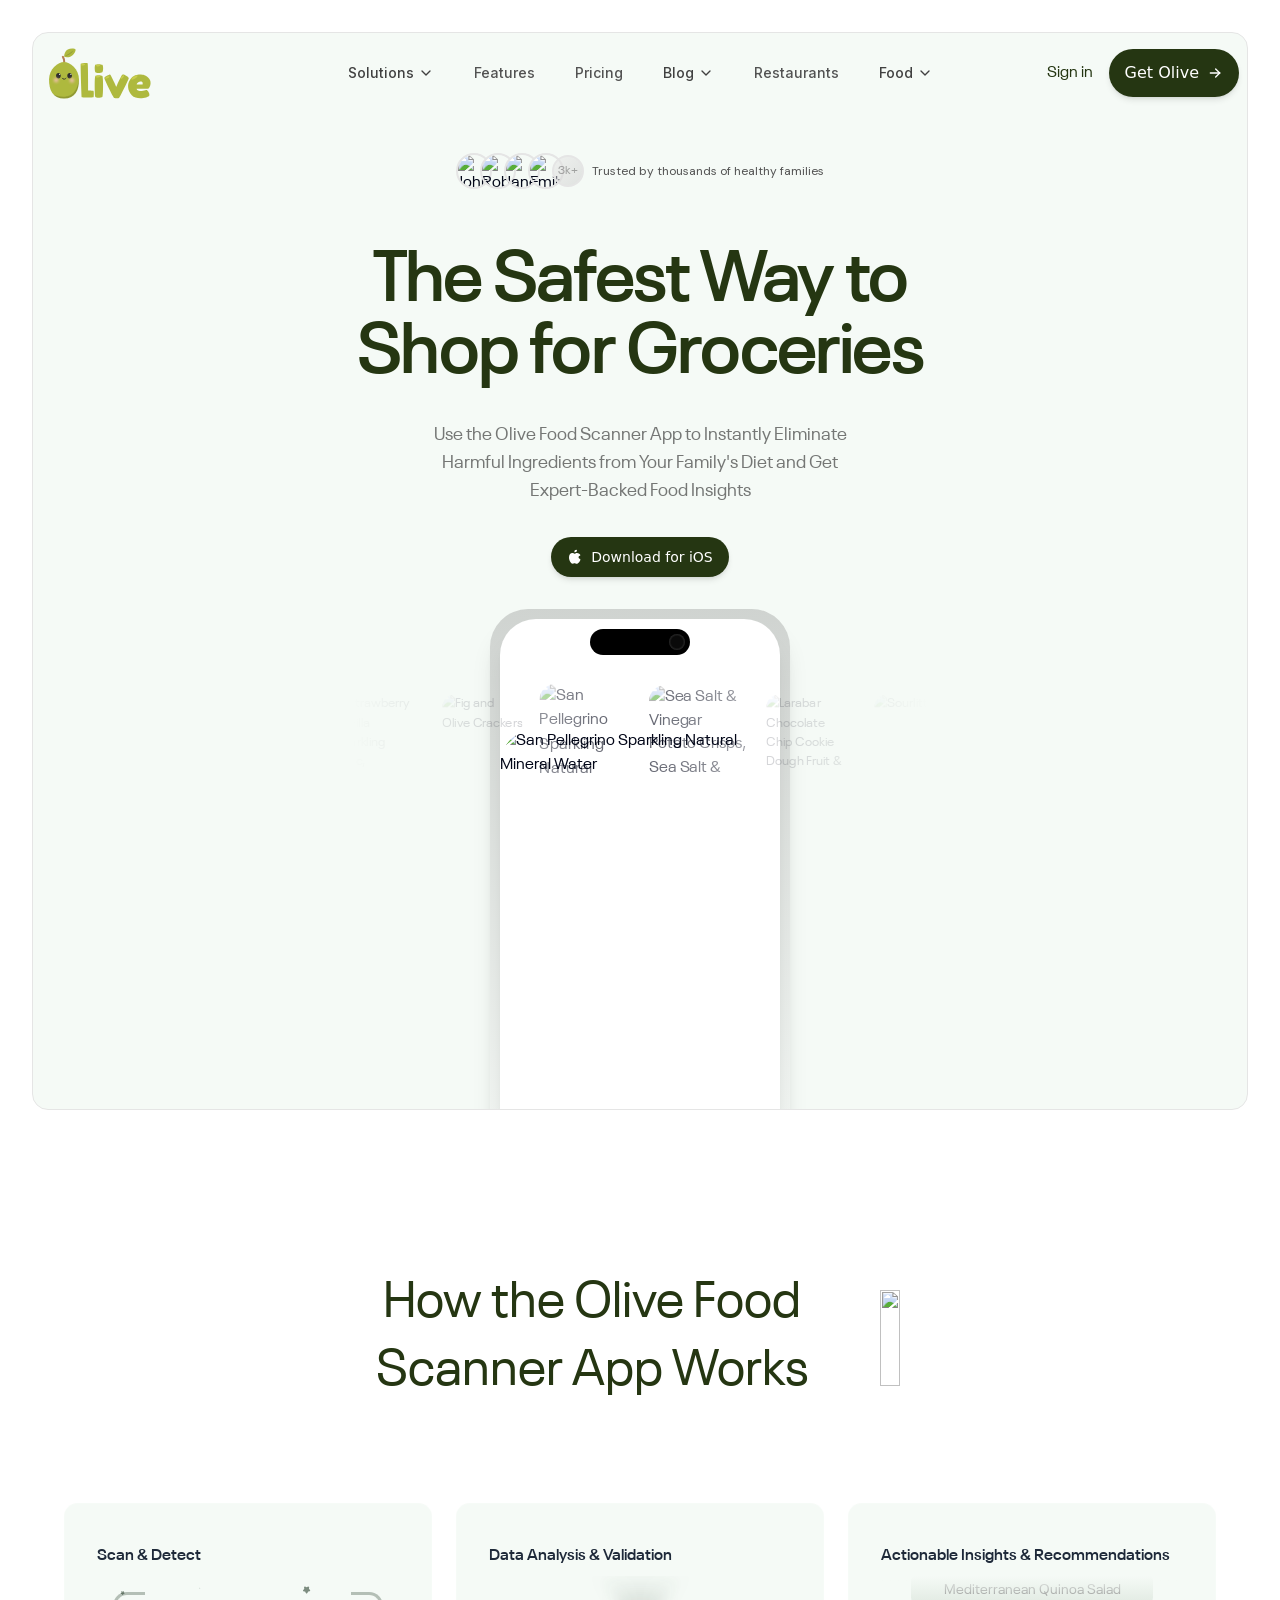
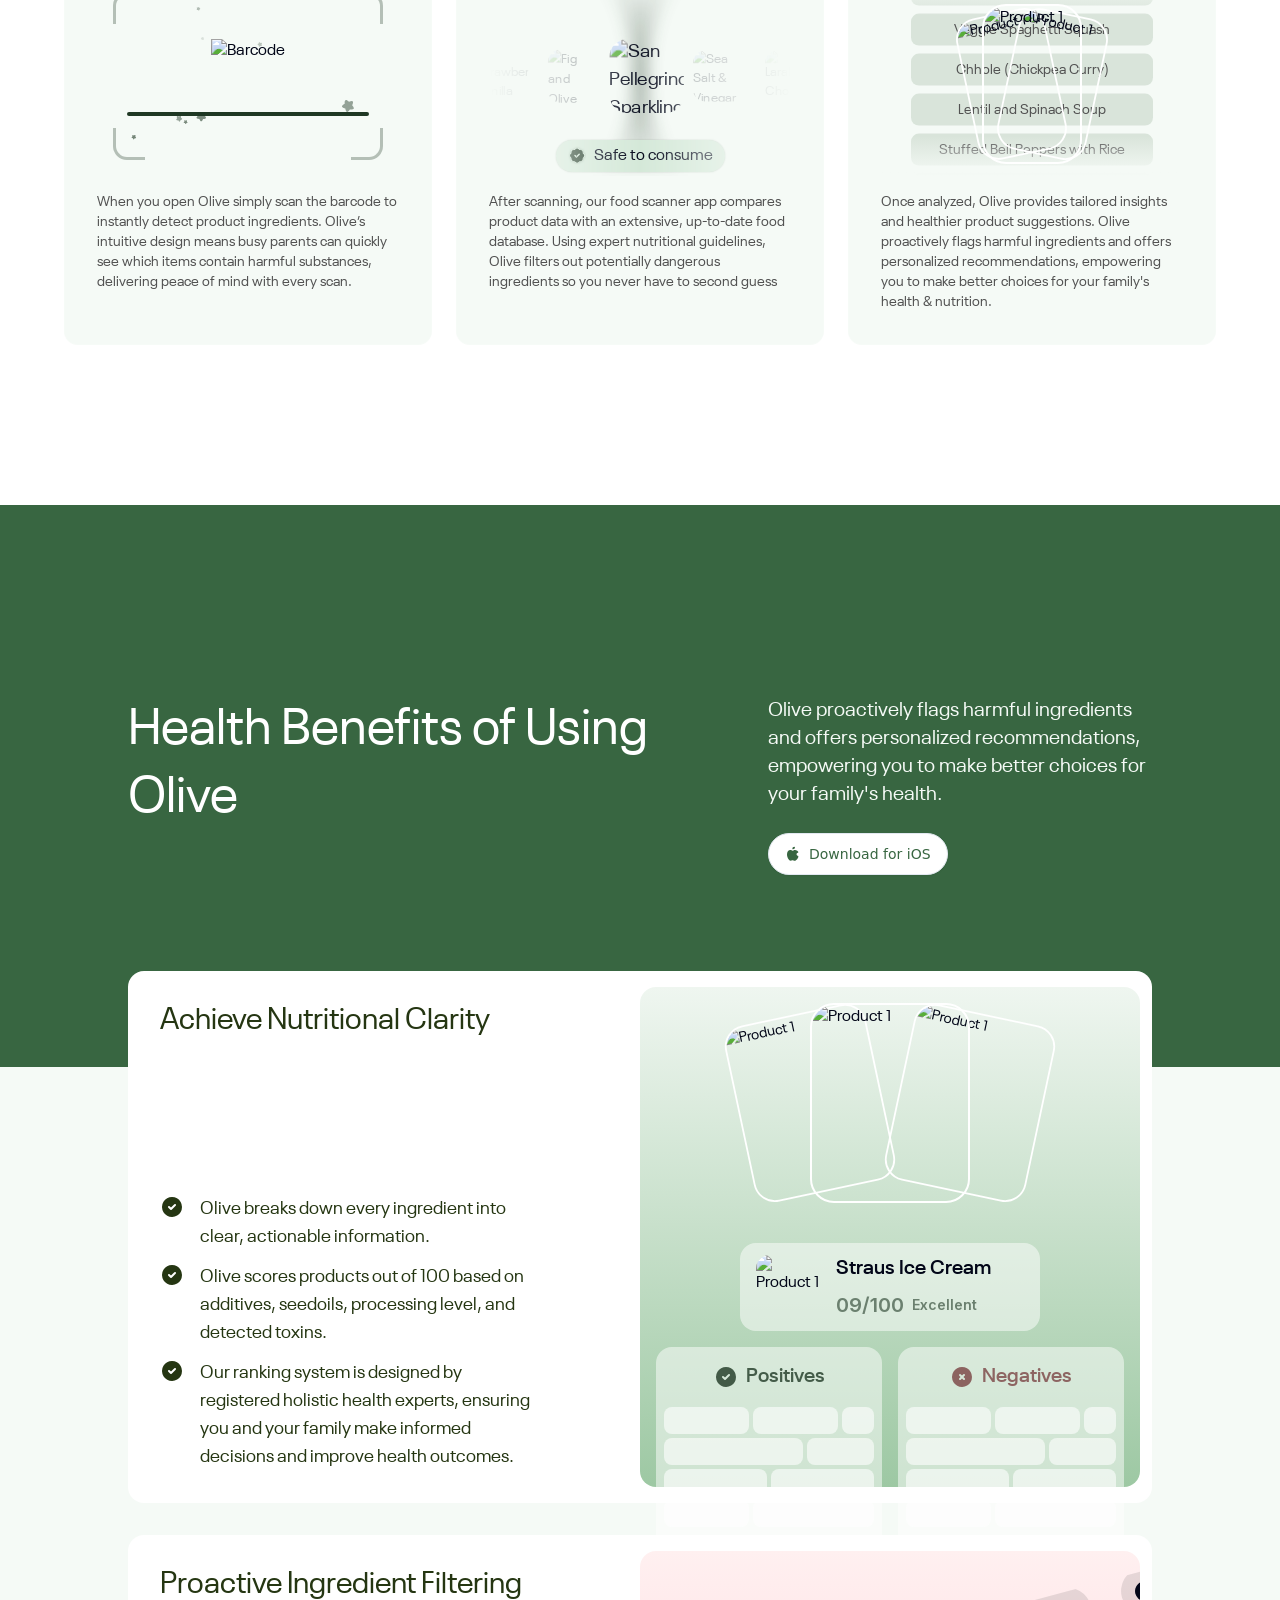
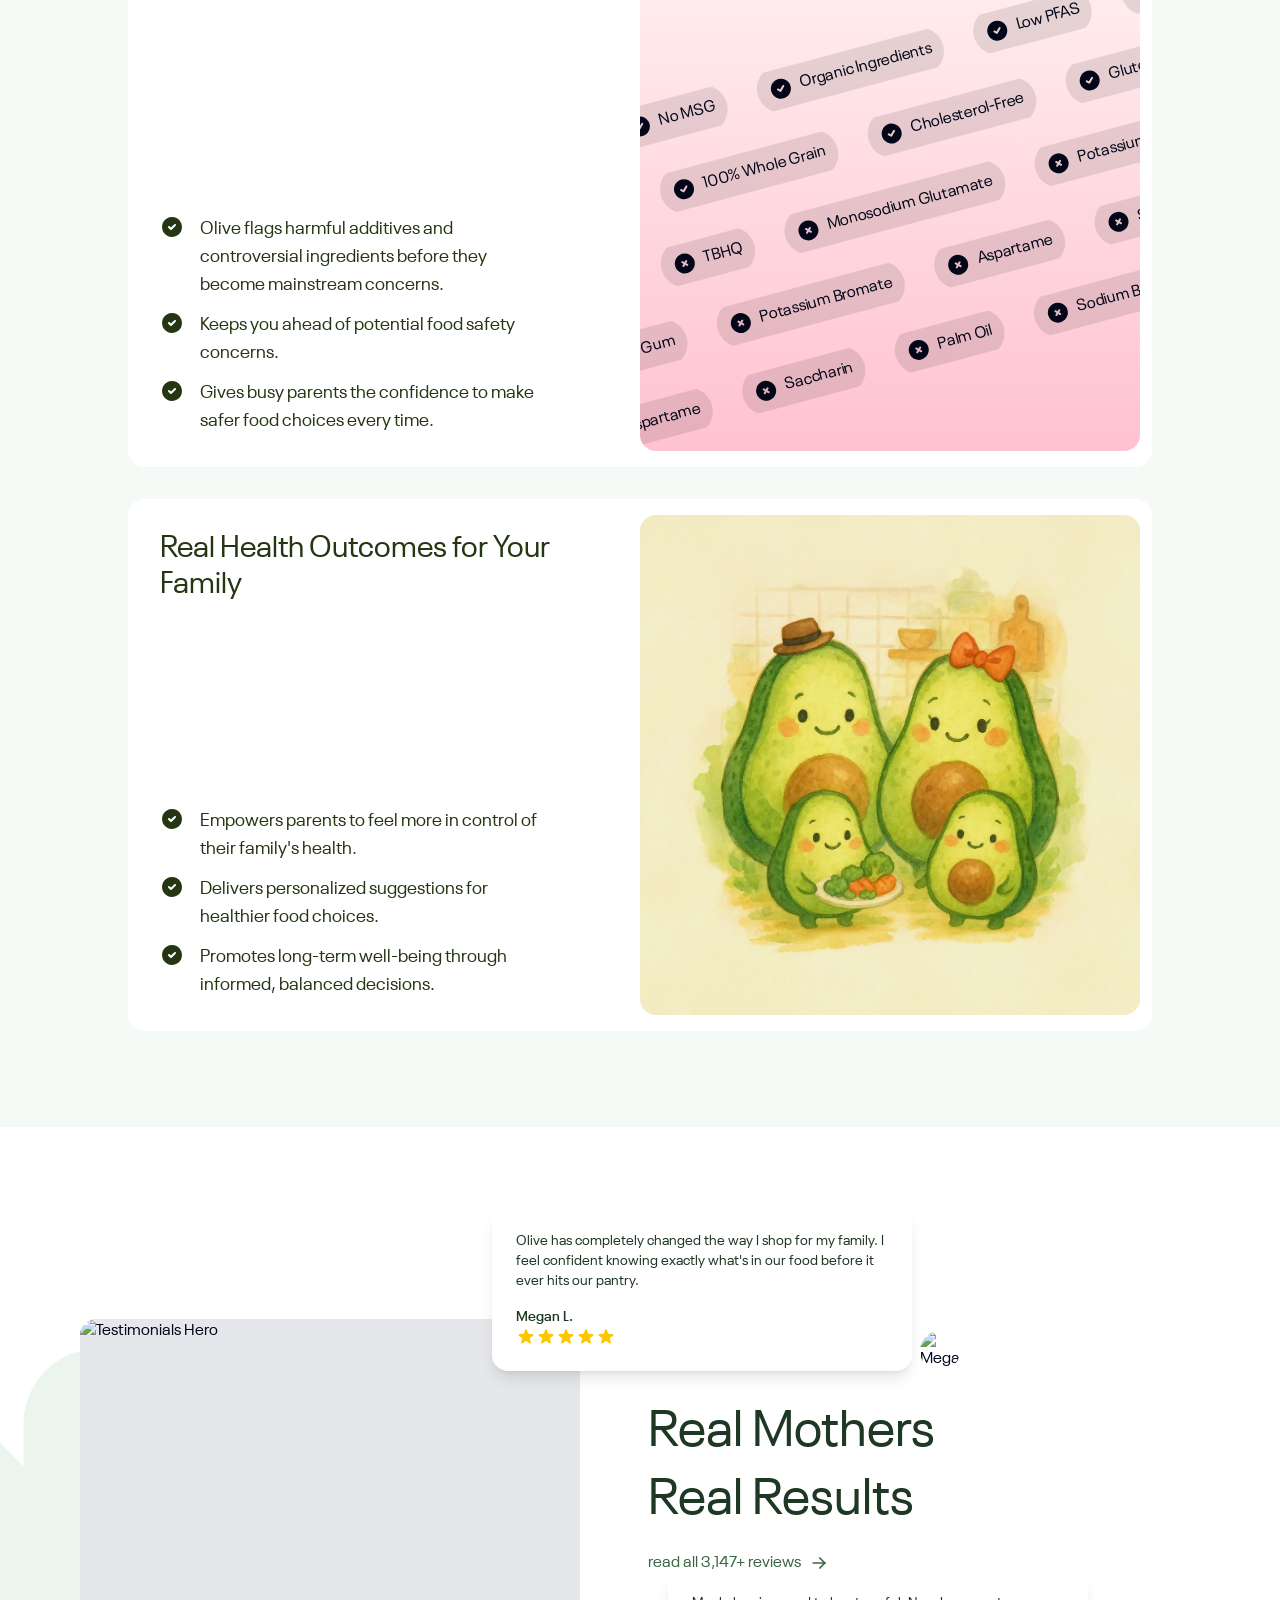
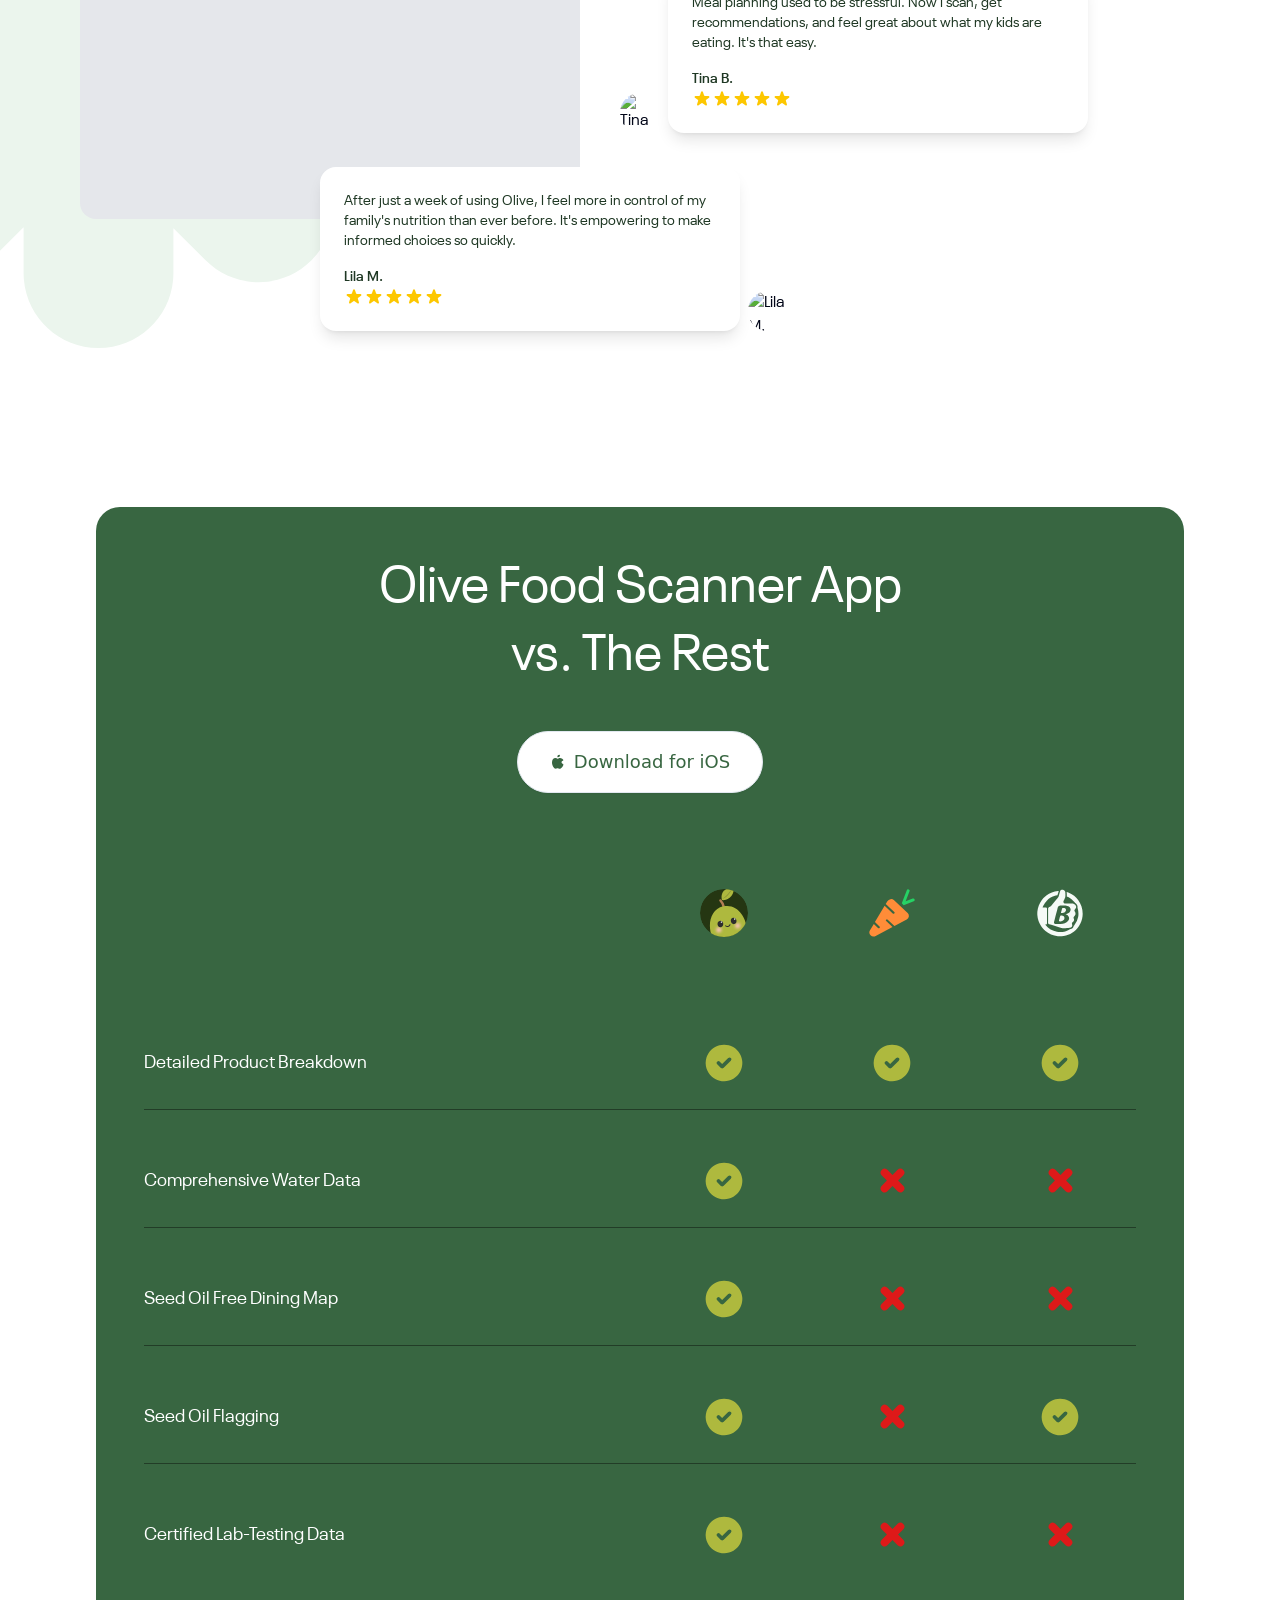
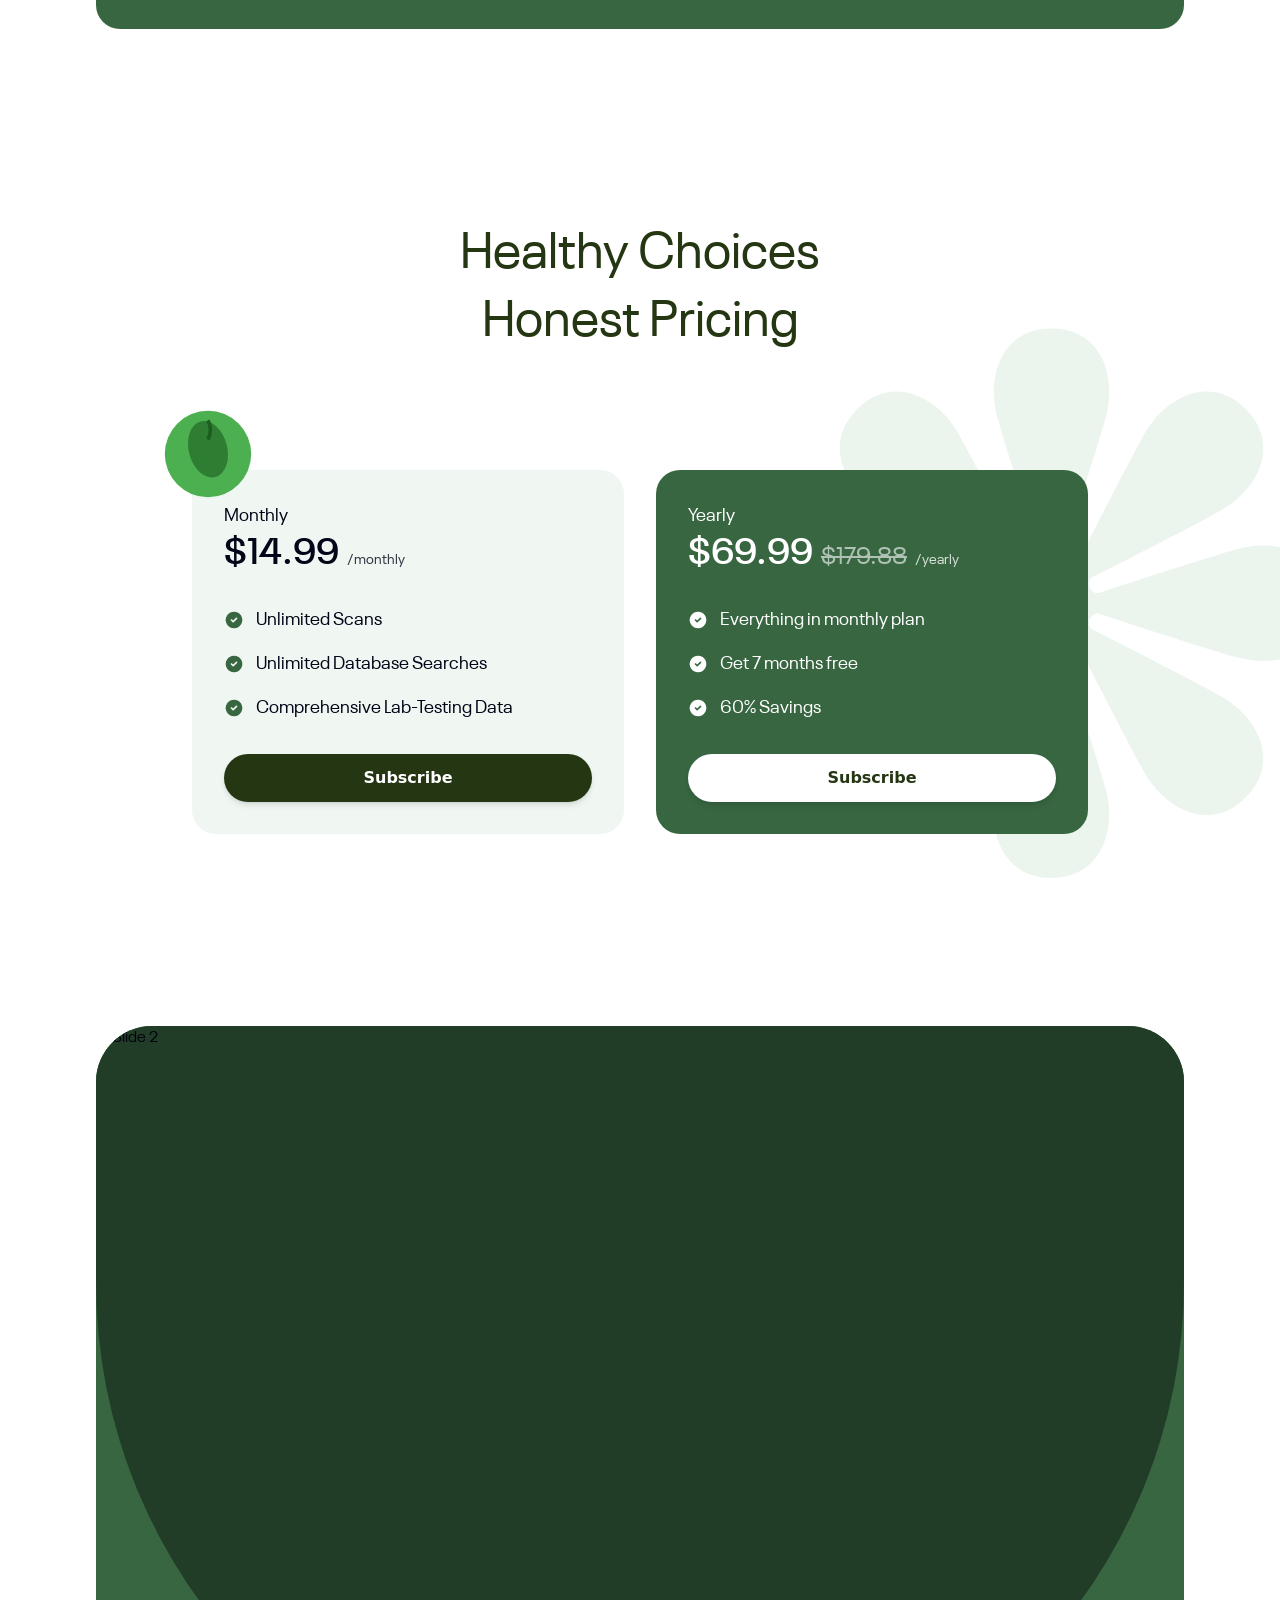
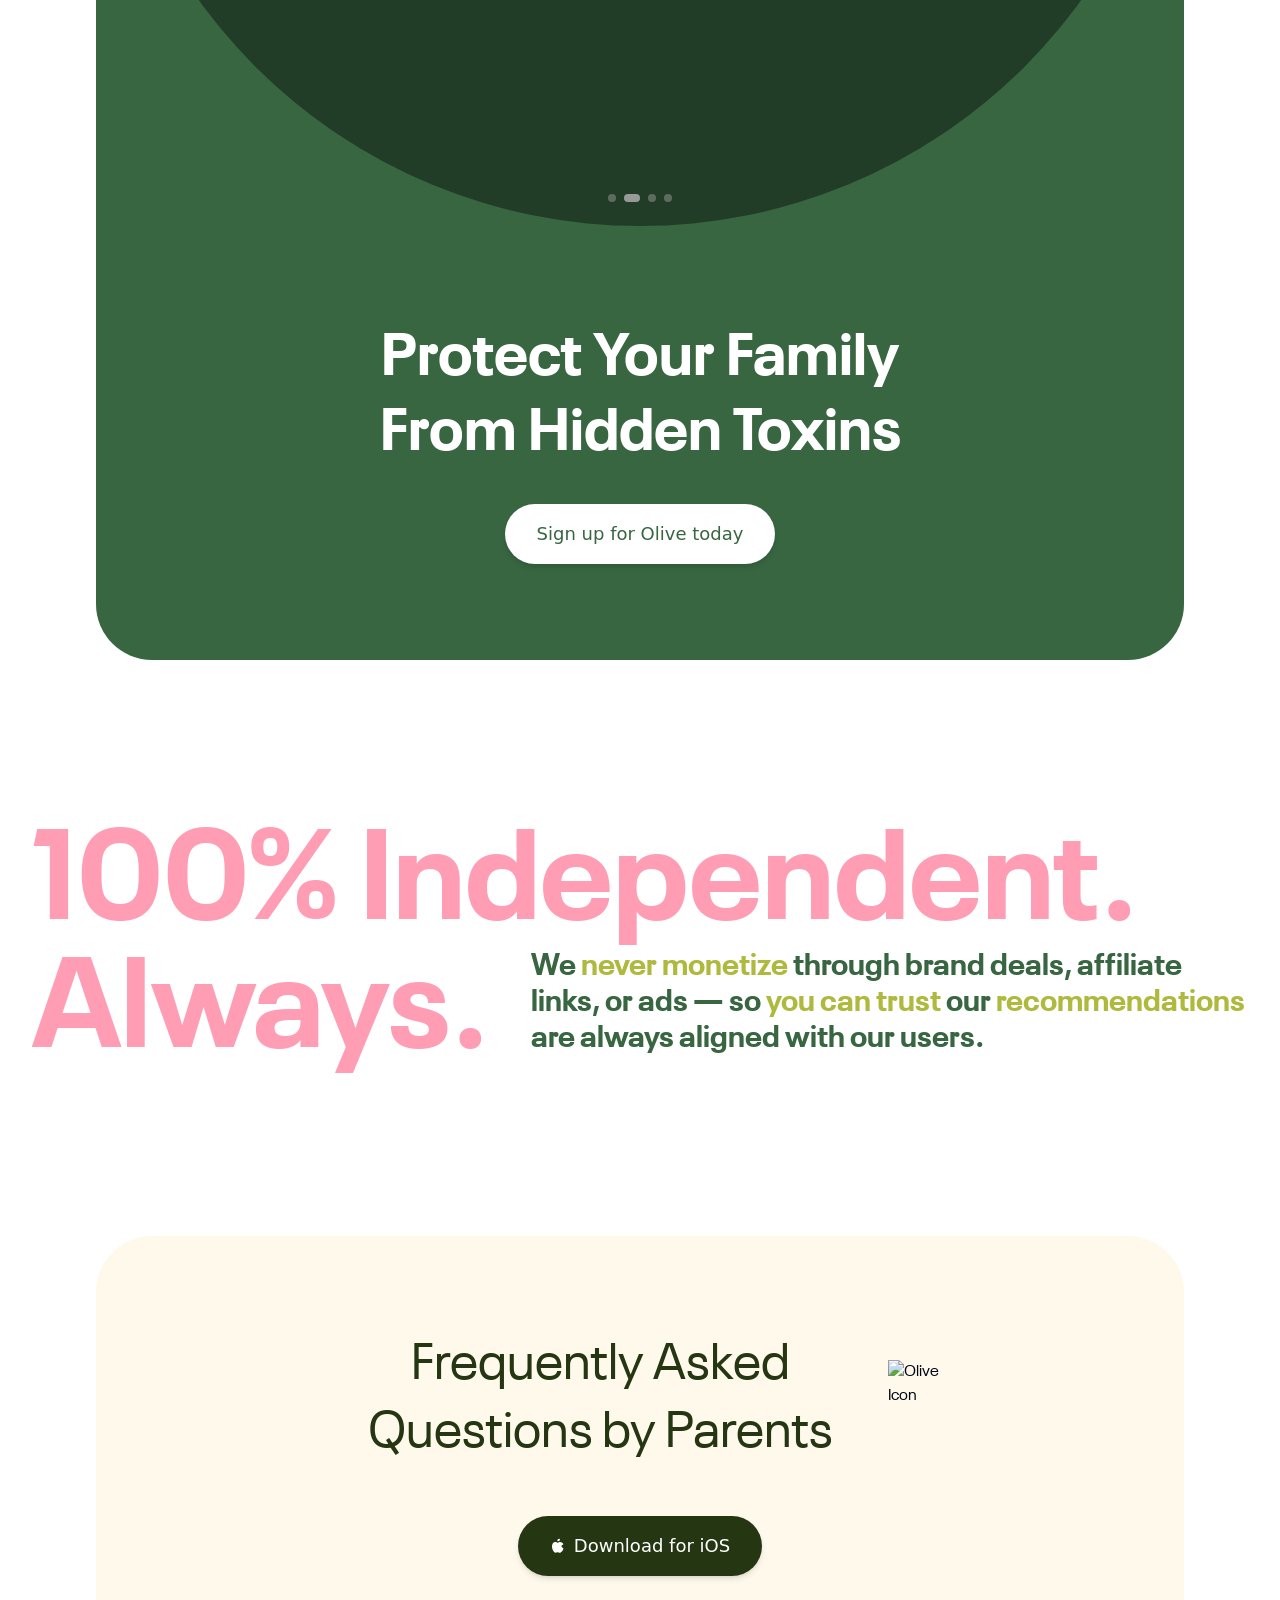
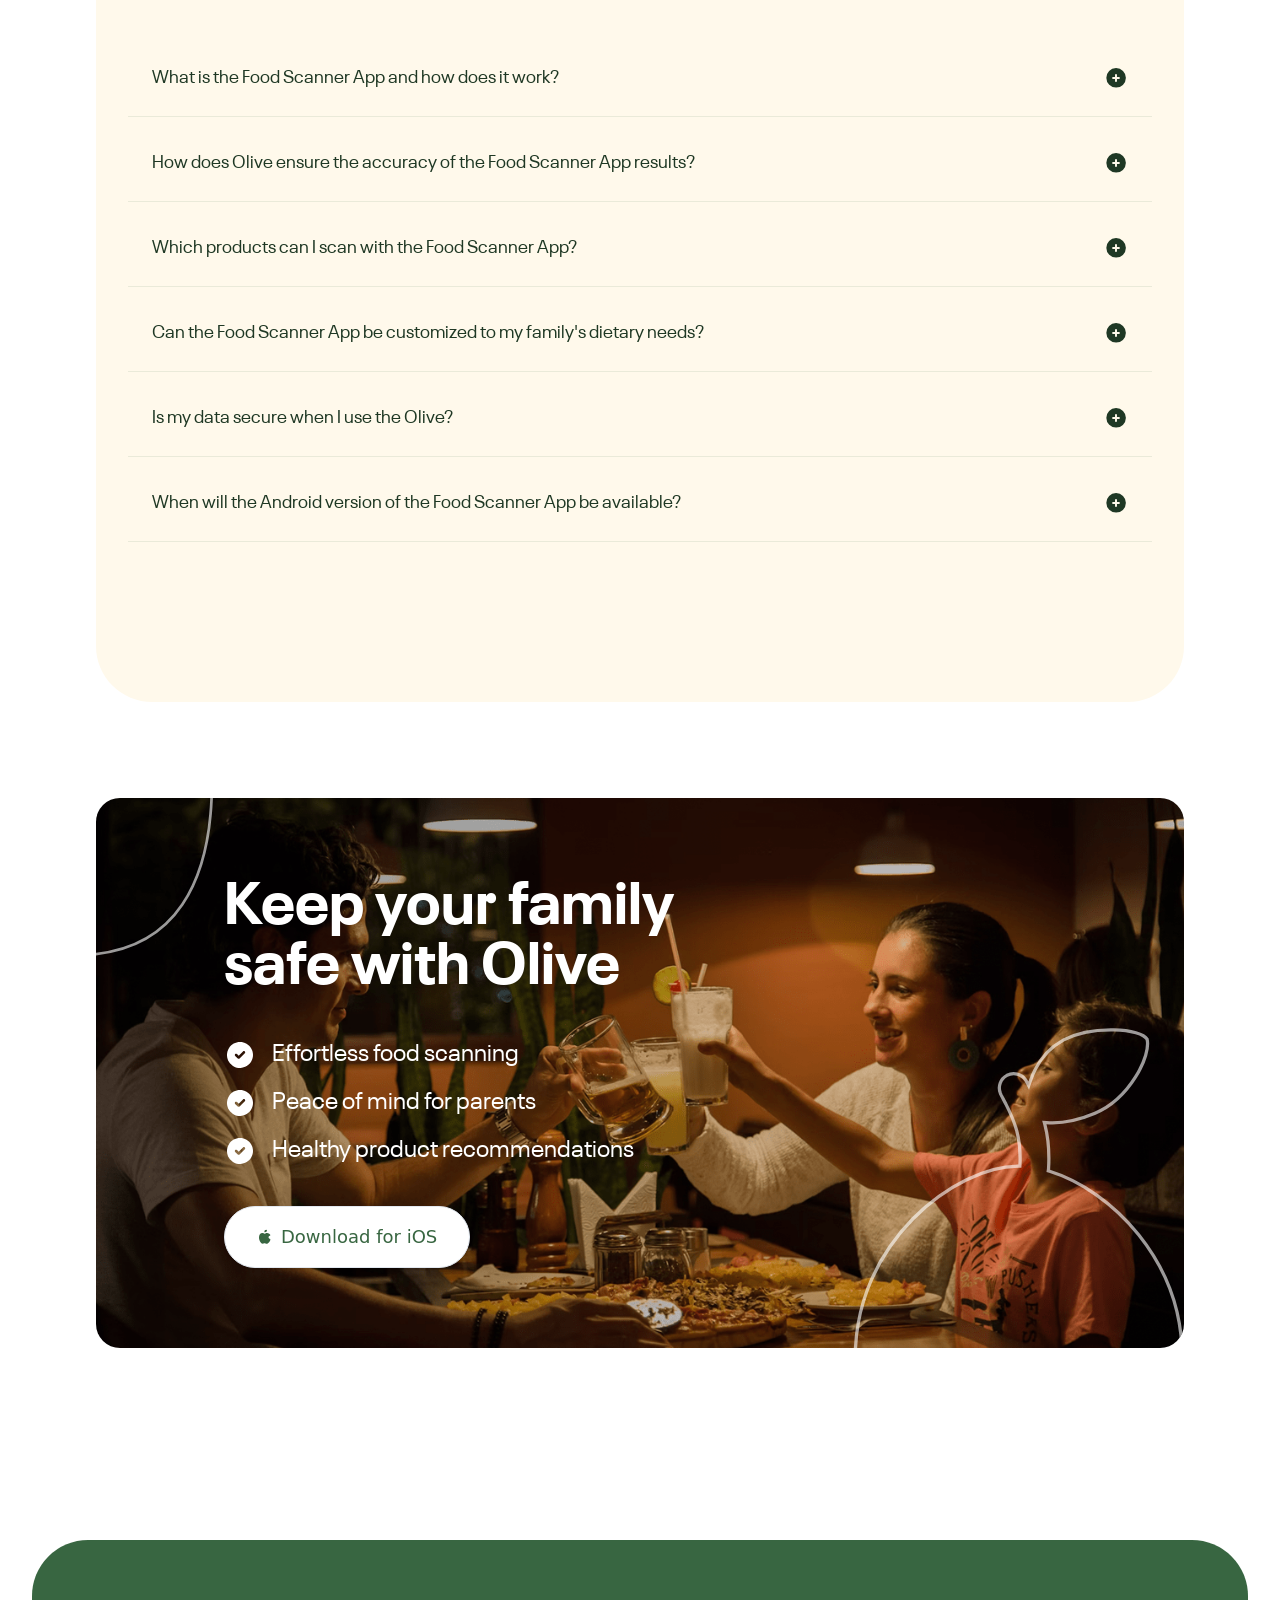
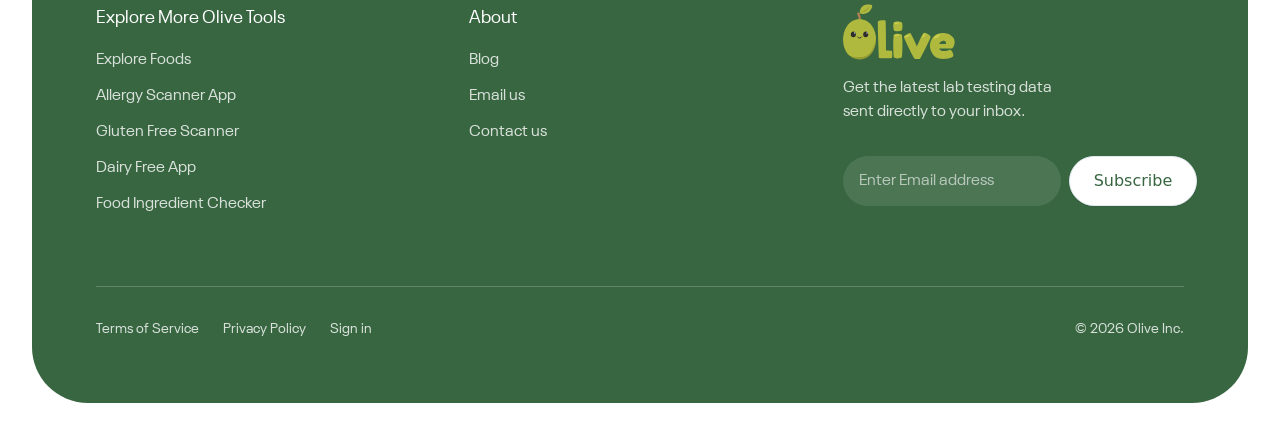
==== commit c69e2d14: "clean" ====
--- a/index.html
+++ b/index.html
@@ -5,63 +5,63 @@
     <meta name="viewport" content="width=device-width, initial-scale=1" />
     <link
       rel="preload"
-      href="./_next/static/media/13971731025ec697-s.p.woff2"
+      href="fonts/13971731025ec697-s.p.woff2"
       as="font"
       crossorigin=""
       type="font/woff2"
     />
     <link
       rel="preload"
-      href="./_next/static/media/2c1a2009dd2e04c5-s.p.ttf"
+      href="fonts/2c1a2009dd2e04c5-s.p.ttf"
       as="font"
       crossorigin=""
       type="font/ttf"
     />
     <link
       rel="preload"
-      href="./_next/static/media/61cbbdd13ae1c0a2-s.p.ttf"
+      href="fonts/61cbbdd13ae1c0a2-s.p.ttf"
       as="font"
       crossorigin=""
       type="font/ttf"
     />
     <link
       rel="preload"
-      href="./_next/static/media/6af8e73cb65c1b09-s.p.ttf"
+      href="fonts/6af8e73cb65c1b09-s.p.ttf"
       as="font"
       crossorigin=""
       type="font/ttf"
     />
     <link
       rel="preload"
-      href="./_next/static/media/78f9929901d65275-s.p.ttf"
+      href="fonts/78f9929901d65275-s.p.ttf"
       as="font"
       crossorigin=""
       type="font/ttf"
     />
     <link
       rel="preload"
-      href="./_next/static/media/adeb7cbcf74e47ed-s.p.ttf"
+      href="fonts/adeb7cbcf74e47ed-s.p.ttf"
       as="font"
       crossorigin=""
       type="font/ttf"
     />
     <link
       rel="preload"
-      href="./_next/static/media/cba388e8872697df-s.p.ttf"
+      href="fonts/cba388e8872697df-s.p.ttf"
       as="font"
       crossorigin=""
       type="font/ttf"
     />
     <link
       rel="preload"
-      href="./_next/static/media/e4af272ccee01ff0-s.p.woff2"
+      href="fonts/e4af272ccee01ff0-s.p.woff2"
       as="font"
       crossorigin=""
       type="font/woff2"
     />
     <link
       rel="preload"
-      href="./_next/static/media/ecaa078c765a8a2b-s.p.ttf"
+      href="fonts/ecaa078c765a8a2b-s.p.ttf"
       as="font"
       crossorigin=""
       type="font/ttf"
@@ -69,123 +69,123 @@
     <link
       rel="preload"
       as="image"
-      href="./images/photo-1547592180-85f173990554.avif"
+      href="images/photo-1547592180-85f173990554.avif"
     />
     <link
       rel="preload"
       as="image"
-      href="./images/photo-1605522561233-768ad7a8fabf.avif"
+      href="images/photo-1605522561233-768ad7a8fabf.avif"
     />
     <link
       rel="preload"
       as="image"
-      href="./images/photo-1576867757603-05b134ebc379.avif"
+      href="images/photo-1576867757603-05b134ebc379.avif"
     />
-    <link rel="preload" as="image" href="./assets/images/showcase.jpeg" />
+    <link rel="preload" as="image" href="assets/images/showcase.jpeg" />
     <link
       rel="stylesheet"
-      href="./_next/static/css/82391419a7931d5a.css"
+      href="css/82391419a7931d5a.css"
       data-precedence="next"
     />
     <link
       rel="stylesheet"
-      href="./_next/static/css/c4285493f68f8ad0.css"
+      href="css/c4285493f68f8ad0.css"
       data-precedence="next"
     />
     <link
       rel="stylesheet"
-      href="./_next/static/css/65639f823e52f6bb.css"
+      href="css/65639f823e52f6bb.css"
       data-precedence="next"
     />
     <link
       rel="stylesheet"
-      href="./_next/static/css/654014d0f6b531db.css"
+      href="css/654014d0f6b531db.css"
       data-precedence="next"
     />
     <link
       rel="preload"
       as="script"
       fetchpriority="low"
-      href="./_next/static/chunks/webpack-6d538a9c0f6d2fbd.js"
+      href="js/webpack-6d538a9c0f6d2fbd.js"
     />
     <script
-      src="./_next/static/chunks/4bd1b696-ef24e22af2dd4969.js"
+      src="js/4bd1b696-ef24e22af2dd4969.js"
       async=""
     ></script>
     <script
-      src="./_next/static/chunks/1684-7ce866aa68086ba7.js"
+      src="js/1684-7ce866aa68086ba7.js"
       async=""
     ></script>
     <script
-      src="./_next/static/chunks/main-app-d41d56f775a954bb.js"
+      src="js/main-app-d41d56f775a954bb.js"
       async=""
     ></script>
     <script
-      src="./_next/static/chunks/7508b87c-4a9d72254855529a.js"
+      src="js/7508b87c-4a9d72254855529a.js"
       async=""
     ></script>
     <script
-      src="./_next/static/chunks/dd8162e8-0dfcd9d4cef9d4eb.js"
+      src="js/dd8162e8-0dfcd9d4cef9d4eb.js"
       async=""
     ></script>
     <script
-      src="./_next/static/chunks/4134-6f8a589314481f37.js"
+      src="js/4134-6f8a589314481f37.js"
       async=""
     ></script>
     <script
-      src="./_next/static/chunks/4986-5e679573b452289d.js"
+      src="js/4986-5e679573b452289d.js"
       async=""
     ></script>
     <script
-      src="./_next/static/chunks/app/layout-9e7b979a63cb5c70.js"
+      src="js/layout-9e7b979a63cb5c70.js"
       async=""
     ></script>
     <script
-      src="./_next/static/chunks/9352-445ec4db998eb662.js"
+      src="js/9352-445ec4db998eb662.js"
       async=""
     ></script>
     <script
-      src="./_next/static/chunks/3296-f6cb6f40e44d1ff6.js"
+      src="js/3296-f6cb6f40e44d1ff6.js"
       async=""
     ></script>
     <script
-      src="./_next/static/chunks/4945-d240e58d42e36a0a.js"
+      src="js/4945-d240e58d42e36a0a.js"
       async=""
     ></script>
     <script
-      src="./_next/static/chunks/3056-2229a260b8cb5cbf.js"
+      src="js/3056-2229a260b8cb5cbf.js"
       async=""
     ></script>
     <script
-      src="./_next/static/chunks/1238-f9a43147ecedab04.js"
+      src="js/1238-f9a43147ecedab04.js"
       async=""
     ></script>
     <script
-      src="./_next/static/chunks/2231-3dbd19c086577509.js"
+      src="js/2231-3dbd19c086577509.js"
       async=""
     ></script>
     <script
-      src="./_next/static/chunks/9630-8f0c40e45836abc3.js"
+      src="js/9630-8f0c40e45836abc3.js"
       async=""
     ></script>
     <script
-      src="./_next/static/chunks/7859-59c0e4a31b3ff0b1.js"
+      src="js/7859-59c0e4a31b3ff0b1.js"
       async=""
     ></script>
     <script
-      src="./_next/static/chunks/4612-55f633aef26cd6df.js"
+      src="js/4612-55f633aef26cd6df.js"
       async=""
     ></script>
     <script
-      src="./_next/static/chunks/8442-14dee5cc18767fc2.js"
+      src="js/8442-14dee5cc18767fc2.js"
       async=""
     ></script>
     <script
-      src="./_next/static/chunks/4523-d1131155d26dd12a.js"
+      src="js/4523-d1131155d26dd12a.js"
       async=""
     ></script>
     <script
-      src="./_next/static/chunks/app/page-42195b5fb4544390.js"
+      src="js/page-42195b5fb4544390.js"
       async=""
     ></script>
     <meta name="next-size-adjust" content="" />
@@ -231,7 +231,7 @@
       name="twitter:image"
       content="https://oliveapp.com//assets/images/og-image-bigger.png"
     />
-    <link rel="icon" href="./favicon.ico" type="image/x-icon" sizes="16x16" />
+    <link rel="icon" href="favicon.ico" type="image/x-icon" sizes="16x16" />
     <script>
       document
         .querySelectorAll(
@@ -239,10 +239,7 @@
         )
         .forEach((el) => document.head.appendChild(el));
     </script>
-    <script
-      src="./_next/static/chunks/polyfills-42372ed130431b0a.js"
-      nomodule=""
-    ></script>
+    
   </head>
   <body
     class="__variable_f367f3 __variable_0d7163 __className_9ed02d __className_5f0e35 antialiased"
@@ -262,7 +259,7 @@
                   <a
                     aria-label="Return to homepage"
                     class="relative z-20 mr-4 flex items-center space-x-2 px-2 py-1 text-sm font-normal text-black"
-                    href="./index.html"
+                    href="index.html"
                     ><svg
                       xmlns="http://www.w3.org/2000/svg"
                       width="235"
@@ -628,7 +625,7 @@
                       <p
                         class="cursor-pointer flex items-center gap-1 text-neutral-700 hover:opacity-[0.9] px-4 py-2 hover:bg-black/[0.03] rounded-lg"
                       >
-                        <a class="font-inter" href="./blogs">Blog</a
+                        <a class="font-inter" href="#">Blog</a
                         ><svg
                           xmlns="http://www.w3.org/2000/svg"
                           width="24"
@@ -647,14 +644,14 @@
                     </div>
                     <a
                       class="relative text-neutral-600 px-4 py-2 font-inter rounded-lg hover:bg-black/[0.03]"
-                      href="./restaurants"
+                      href="#"
                       ><span class="block">Restaurants</span></a
                     >
                     <div class="relative">
                       <p
                         class="cursor-pointer flex items-center gap-1 text-neutral-700 hover:opacity-[0.9] px-4 py-2 hover:bg-black/[0.03] rounded-lg"
                       >
-                        <a class="font-inter" href="./foods">Food</a
+                        <a class="font-inter" href="#">Food</a
                         ><svg
                           xmlns="http://www.w3.org/2000/svg"
                           width="24"
@@ -675,7 +672,7 @@
                 </div>
                 <a
                   class="text-primary mr-4 cursor-pointer relative z-40"
-                  href="./sign-in"
+                  href="#"
                   >Sign in</a
                 ><a
                   class="inline-flex items-center cursor-pointer font-sans justify-center gap-2 whitespace-nowrap rounded-full font-medium transition-all disabled:pointer-events-none disabled:opacity-50 [&amp;_svg]:pointer-events-none [&amp;_svg:not([class*=&#x27;size-&#x27;])]:size-4 shrink-0 [&amp;_svg]:shrink-0 outline-none focus-visible:border-ring focus-visible:ring-ring/50 focus-visible:ring-[3px] aria-invalid:ring-destructive/20 aria-invalid:border-destructive text-primary-foreground shadow-md hover:bg-primary/90 px-6 py-3 has-[&gt;svg]:px-4 text-base bg-primary relative z-50 flex items-center justify-center"
@@ -706,7 +703,7 @@
                   <a
                     aria-label="Return to homepage"
                     class="relative z-20 mr-4 flex items-center space-x-2 px-2 py-1 text-sm font-normal text-black"
-                    href="./index.html"
+                    href="index.html"
                     ><svg
                       xmlns="http://www.w3.org/2000/svg"
                       width="235"
@@ -1076,7 +1073,7 @@
                         class="h-8 w-8 object-cover object-top md:h-8 md:w-8"
                         style="color: transparent"
                         srcset="./images/photo-1599566150163-29194dcaad36.avif"
-                        src="./images/photo-1599566150163-29194dcaad36.avif"
+                        src="images/photo-1599566150163-29194dcaad36.avif"
                       />
                     </div>
                   </div>
@@ -1097,7 +1094,7 @@
                         class="h-8 w-8 object-cover object-top md:h-8 md:w-8"
                         style="color: transparent"
                         srcset="./images/photo-1535713875002-d1d0cf377fde.avif"
-                        src="./images/photo-1535713875002-d1d0cf377fde.avif"
+                        src="images/photo-1535713875002-d1d0cf377fde.avif"
                       />
                     </div>
                   </div>
@@ -1118,7 +1115,7 @@
                         class="h-8 w-8 object-cover object-top md:h-8 md:w-8"
                         style="color: transparent"
                         srcset="./images/photo-1580489944761-15a19d654956.avif"
-                        src="./images/photo-1580489944761-15a19d654956.avif"
+                        src="images/photo-1580489944761-15a19d654956.avif"
                       />
                     </div>
                   </div>
@@ -1139,7 +1136,7 @@
                         class="h-8 w-8 object-cover object-top md:h-8 md:w-8"
                         style="color: transparent"
                         srcset="./images/photo-1438761681033-6461ffad8d80.avif"
-                        src="./images/photo-1438761681033-6461ffad8d80.avif"
+                        src="images/photo-1438761681033-6461ffad8d80.avif"
                       />
                     </div>
                   </div>
@@ -1267,7 +1264,7 @@
                       "
                       sizes="150px"
                       srcset="./assets/images/how-to/slider/product-1.png"
-                      src="./assets/images/how-to/slider/product-1.png"
+                      src="assets/images/how-to/slider/product-1.png"
                     />
                   </div>
                   <div
@@ -1292,7 +1289,7 @@
                       "
                       sizes="150px"
                       srcset="./assets/images/how-to/slider/product-2.png"
-                      src="./assets/images/how-to/slider/product-2.png"
+                      src="assets/images/how-to/slider/product-2.png"
                     />
                   </div>
                   <div
@@ -1317,7 +1314,7 @@
                       "
                       sizes="150px"
                       srcset="./assets/images/how-to/slider/product-3.png"
-                      src="./assets/images/how-to/slider/product-3.png"
+                      src="assets/images/how-to/slider/product-3.png"
                     />
                   </div>
                   <div
@@ -1342,7 +1339,7 @@
                       "
                       sizes="150px"
                       srcset="./assets/images/how-to/slider/product-4.png"
-                      src="./assets/images/how-to/slider/product-4.png"
+                      src="assets/images/how-to/slider/product-4.png"
                     />
                   </div>
                   <div
@@ -1367,7 +1364,7 @@
                       "
                       sizes="150px"
                       srcset="./assets/images/how-to/slider/product-5.png"
-                      src="./assets/images/how-to/slider/product-5.png"
+                      src="assets/images/how-to/slider/product-5.png"
                     />
                   </div>
                   <div
@@ -1392,7 +1389,7 @@
                       "
                       sizes="150px"
                       srcset="./assets/images/how-to/slider/product-6.png"
-                      src="./assets/images/how-to/slider/product-6.png"
+                      src="assets/images/how-to/slider/product-6.png"
                     />
                   </div>
                   <div
@@ -1417,7 +1414,7 @@
                       "
                       sizes="150px"
                       srcset="./assets/images/how-to/slider/product-7.png"
-                      src="./assets/images/how-to/slider/product-7.png"
+                      src="assets/images/how-to/slider/product-7.png"
                     />
                   </div>
                   <div
@@ -1442,7 +1439,7 @@
                       "
                       sizes="150px"
                       srcset="./assets/images/how-to/slider/product-8.png"
-                      src="./assets/images/how-to/slider/product-8.png"
+                      src="assets/images/how-to/slider/product-8.png"
                     />
                   </div>
                   <div
@@ -1467,7 +1464,7 @@
                       "
                       sizes="150px"
                       srcset="./assets/images/how-to/slider/product-9.png"
-                      src="./assets/images/how-to/slider/product-9.png"
+                      src="assets/images/how-to/slider/product-9.png"
                     />
                   </div>
                   <div
@@ -1492,7 +1489,7 @@
                       "
                       sizes="150px"
                       srcset="./assets/images/how-to/slider/product-10.png"
-                      src="./assets/images/how-to/slider/product-10.png"
+                      src="assets/images/how-to/slider/product-10.png"
                     />
                   </div>
                   <div
@@ -1517,7 +1514,7 @@
                       "
                       sizes="150px"
                       srcset="./assets/images/how-to/slider/product-1.png"
-                      src="./assets/images/how-to/slider/product-1.png"
+                      src="assets/images/how-to/slider/product-1.png"
                     />
                   </div>
                   <div
@@ -1542,7 +1539,7 @@
                       "
                       sizes="150px"
                       srcset="./assets/images/how-to/slider/product-2.png"
-                      src="./assets/images/how-to/slider/product-2.png"
+                      src="assets/images/how-to/slider/product-2.png"
                     />
                   </div>
                   <div
@@ -1567,7 +1564,7 @@
                       "
                       sizes="150px"
                       srcset="./assets/images/how-to/slider/product-3.png"
-                      src="./assets/images/how-to/slider/product-3.png"
+                      src="assets/images/how-to/slider/product-3.png"
                     />
                   </div>
                   <div
@@ -1592,7 +1589,7 @@
                       "
                       sizes="150px"
                       srcset="./assets/images/how-to/slider/product-4.png"
-                      src="./assets/images/how-to/slider/product-4.png"
+                      src="assets/images/how-to/slider/product-4.png"
                     />
                   </div>
                   <div
@@ -1617,7 +1614,7 @@
                       "
                       sizes="150px"
                       srcset="./assets/images/how-to/slider/product-5.png"
-                      src="./assets/images/how-to/slider/product-5.png"
+                      src="assets/images/how-to/slider/product-5.png"
                     />
                   </div>
                   <div
@@ -1642,7 +1639,7 @@
                       "
                       sizes="150px"
                       srcset="./assets/images/how-to/slider/product-6.png"
-                      src="./assets/images/how-to/slider/product-6.png"
+                      src="assets/images/how-to/slider/product-6.png"
                     />
                   </div>
                   <div
@@ -1667,7 +1664,7 @@
                       "
                       sizes="150px"
                       srcset="./assets/images/how-to/slider/product-7.png"
-                      src="./assets/images/how-to/slider/product-7.png"
+                      src="assets/images/how-to/slider/product-7.png"
                     />
                   </div>
                   <div
@@ -1692,7 +1689,7 @@
                       "
                       sizes="150px"
                       srcset="./assets/images/how-to/slider/product-8.png"
-                      src="./assets/images/how-to/slider/product-8.png"
+                      src="assets/images/how-to/slider/product-8.png"
                     />
                   </div>
                   <div
@@ -1717,7 +1714,7 @@
                       "
                       sizes="150px"
                       srcset="./assets/images/how-to/slider/product-9.png"
-                      src="./assets/images/how-to/slider/product-9.png"
+                      src="assets/images/how-to/slider/product-9.png"
                     />
                   </div>
                   <div
@@ -1742,7 +1739,7 @@
                       "
                       sizes="150px"
                       srcset="./assets/images/how-to/slider/product-10.png"
-                      src="./assets/images/how-to/slider/product-10.png"
+                      src="assets/images/how-to/slider/product-10.png"
                     />
                   </div>
                   <div
@@ -1767,7 +1764,7 @@
                       "
                       sizes="150px"
                       srcset="./assets/images/how-to/slider/product-1.png"
-                      src="./assets/images/how-to/slider/product-1.png"
+                      src="assets/images/how-to/slider/product-1.png"
                     />
                   </div>
                   <div
@@ -1792,7 +1789,7 @@
                       "
                       sizes="150px"
                       srcset="./assets/images/how-to/slider/product-2.png"
-                      src="./assets/images/how-to/slider/product-2.png"
+                      src="assets/images/how-to/slider/product-2.png"
                     />
                   </div>
                   <div
@@ -1817,7 +1814,7 @@
                       "
                       sizes="150px"
                       srcset="./assets/images/how-to/slider/product-3.png"
-                      src="./assets/images/how-to/slider/product-3.png"
+                      src="assets/images/how-to/slider/product-3.png"
                     />
                   </div>
                   <div
@@ -1842,7 +1839,7 @@
                       "
                       sizes="150px"
                       srcset="./assets/images/how-to/slider/product-4.png"
-                      src="./assets/images/how-to/slider/product-4.png"
+                      src="assets/images/how-to/slider/product-4.png"
                     />
                   </div>
                   <div
@@ -1867,7 +1864,7 @@
                       "
                       sizes="150px"
                       srcset="./assets/images/how-to/slider/product-5.png"
-                      src="./assets/images/how-to/slider/product-5.png"
+                      src="assets/images/how-to/slider/product-5.png"
                     />
                   </div>
                   <div
@@ -1892,7 +1889,7 @@
                       "
                       sizes="150px"
                       srcset="./assets/images/how-to/slider/product-6.png"
-                      src="./assets/images/how-to/slider/product-6.png"
+                      src="assets/images/how-to/slider/product-6.png"
                     />
                   </div>
                   <div
@@ -1917,7 +1914,7 @@
                       "
                       sizes="150px"
                       srcset="./assets/images/how-to/slider/product-7.png"
-                      src="./assets/images/how-to/slider/product-7.png"
+                      src="assets/images/how-to/slider/product-7.png"
                     />
                   </div>
                   <div
@@ -1942,7 +1939,7 @@
                       "
                       sizes="150px"
                       srcset="./assets/images/how-to/slider/product-8.png"
-                      src="./assets/images/how-to/slider/product-8.png"
+                      src="assets/images/how-to/slider/product-8.png"
                     />
                   </div>
                   <div
@@ -1967,7 +1964,7 @@
                       "
                       sizes="150px"
                       srcset="./assets/images/how-to/slider/product-9.png"
-                      src="./assets/images/how-to/slider/product-9.png"
+                      src="assets/images/how-to/slider/product-9.png"
                     />
                   </div>
                   <div
@@ -1992,7 +1989,7 @@
                       "
                       sizes="150px"
                       srcset="./assets/images/how-to/slider/product-10.png"
-                      src="./assets/images/how-to/slider/product-10.png"
+                      src="assets/images/how-to/slider/product-10.png"
                     />
                   </div>
                   <div
@@ -2017,7 +2014,7 @@
                       "
                       sizes="150px"
                       srcset="./assets/images/how-to/slider/product-1.png"
-                      src="./assets/images/how-to/slider/product-1.png"
+                      src="assets/images/how-to/slider/product-1.png"
                     />
                   </div>
                   <div
@@ -2042,7 +2039,7 @@
                       "
                       sizes="150px"
                       srcset="./assets/images/how-to/slider/product-2.png"
-                      src="./assets/images/how-to/slider/product-2.png"
+                      src="assets/images/how-to/slider/product-2.png"
                     />
                   </div>
                   <div
@@ -2067,7 +2064,7 @@
                       "
                       sizes="150px"
                       srcset="./assets/images/how-to/slider/product-3.png"
-                      src="./assets/images/how-to/slider/product-3.png"
+                      src="assets/images/how-to/slider/product-3.png"
                     />
                   </div>
                   <div
@@ -2092,7 +2089,7 @@
                       "
                       sizes="150px"
                       srcset="./assets/images/how-to/slider/product-4.png"
-                      src="./assets/images/how-to/slider/product-4.png"
+                      src="assets/images/how-to/slider/product-4.png"
                     />
                   </div>
                   <div
@@ -2117,7 +2114,7 @@
                       "
                       sizes="150px"
                       srcset="./assets/images/how-to/slider/product-5.png"
-                      src="./assets/images/how-to/slider/product-5.png"
+                      src="assets/images/how-to/slider/product-5.png"
                     />
                   </div>
                   <div
@@ -2142,7 +2139,7 @@
                       "
                       sizes="150px"
                       srcset="./assets/images/how-to/slider/product-6.png"
-                      src="./assets/images/how-to/slider/product-6.png"
+                      src="assets/images/how-to/slider/product-6.png"
                     />
                   </div>
                   <div
@@ -2167,7 +2164,7 @@
                       "
                       sizes="150px"
                       srcset="./assets/images/how-to/slider/product-7.png"
-                      src="./assets/images/how-to/slider/product-7.png"
+                      src="assets/images/how-to/slider/product-7.png"
                     />
                   </div>
                   <div
@@ -2192,7 +2189,7 @@
                       "
                       sizes="150px"
                       srcset="./assets/images/how-to/slider/product-8.png"
-                      src="./assets/images/how-to/slider/product-8.png"
+                      src="assets/images/how-to/slider/product-8.png"
                     />
                   </div>
                   <div
@@ -2217,7 +2214,7 @@
                       "
                       sizes="150px"
                       srcset="./assets/images/how-to/slider/product-9.png"
-                      src="./assets/images/how-to/slider/product-9.png"
+                      src="assets/images/how-to/slider/product-9.png"
                     />
                   </div>
                   <div
@@ -2242,7 +2239,7 @@
                       "
                       sizes="150px"
                       srcset="./assets/images/how-to/slider/product-10.png"
-                      src="./assets/images/how-to/slider/product-10.png"
+                      src="assets/images/how-to/slider/product-10.png"
                     />
                   </div>
                 </div>
@@ -2281,7 +2278,7 @@
                 class="rounded-[36px] object-cover"
                 style="color: transparent"
                 srcset="./assets/images/how-to/slider/product-5-details.png"
-                src="./assets/images/how-to/slider/product-5-details.png"
+                src="assets/images/how-to/slider/product-5-details.png"
               />
             </div>
           </div>
@@ -2306,7 +2303,7 @@
             class="h-16 md:h-24 w-auto"
             style="color: transparent; height: 6em"
             srcset="./assets/images/title.png"
-            src="./assets/images/title.png"
+            src="assets/images/title.png"
           />
         </div>
         <div class="grid grid-cols-1 md:grid-cols-3 pt-8 md:pt-24 gap-6">
@@ -2345,7 +2342,7 @@
                     class="w-auto h-auto"
                     style="color: transparent"
                     srcset="./assets/images/how-to/barcode-image.png"
-                    src="./assets/images/how-to/barcode-image.png"
+                    src="assets/images/how-to/barcode-image.png"
                   />
                   <div
                     class="absolute w-[80%] h-1 bg-[#1F3824] rounded-full"
@@ -2399,7 +2396,7 @@
                       "
                       sizes="80px"
                       srcset="./assets/images/how-to/slider/product-1.png"
-                      src="./assets/images/how-to/slider/product-1.png"
+                      src="assets/images/how-to/slider/product-1.png"
                     />
                   </div>
                   <div
@@ -2424,7 +2421,7 @@
                       "
                       sizes="80px"
                       srcset="./assets/images/how-to/slider/product-2.png"
-                      src="./assets/images/how-to/slider/product-2.png"
+                      src="assets/images/how-to/slider/product-2.png"
                     />
                   </div>
                   <div
@@ -2449,7 +2446,7 @@
                       "
                       sizes="80px"
                       srcset="./assets/images/how-to/slider/product-3.png"
-                      src="./assets/images/how-to/slider/product-3.png"
+                      src="assets/images/how-to/slider/product-3.png"
                     />
                   </div>
                   <div
@@ -2474,7 +2471,7 @@
                       "
                       sizes="80px"
                       srcset="./assets/images/how-to/slider/product-4.png"
-                      src="./assets/images/how-to/slider/product-4.png"
+                      src="assets/images/how-to/slider/product-4.png"
                     />
                   </div>
                   <div
@@ -2499,7 +2496,7 @@
                       "
                       sizes="80px"
                       srcset="./assets/images/how-to/slider/product-5.png"
-                      src="./assets/images/how-to/slider/product-5.png"
+                      src="assets/images/how-to/slider/product-5.png"
                     />
                   </div>
                   <div
@@ -2524,7 +2521,7 @@
                       "
                       sizes="80px"
                       srcset="./assets/images/how-to/slider/product-6.png"
-                      src="./assets/images/how-to/slider/product-6.png"
+                      src="assets/images/how-to/slider/product-6.png"
                     />
                   </div>
                   <div
@@ -2549,7 +2546,7 @@
                       "
                       sizes="80px"
                       srcset="./assets/images/how-to/slider/product-7.png"
-                      src="./assets/images/how-to/slider/product-7.png"
+                      src="assets/images/how-to/slider/product-7.png"
                     />
                   </div>
                   <div
@@ -2574,7 +2571,7 @@
                       "
                       sizes="80px"
                       srcset="./assets/images/how-to/slider/product-8.png"
-                      src="./assets/images/how-to/slider/product-8.png"
+                      src="assets/images/how-to/slider/product-8.png"
                     />
                   </div>
                   <div
@@ -2599,7 +2596,7 @@
                       "
                       sizes="80px"
                       srcset="./assets/images/how-to/slider/product-9.png"
-                      src="./assets/images/how-to/slider/product-9.png"
+                      src="assets/images/how-to/slider/product-9.png"
                     />
                   </div>
                   <div
@@ -2624,7 +2621,7 @@
                       "
                       sizes="80px"
                       srcset="./assets/images/how-to/slider/product-10.png"
-                      src="./assets/images/how-to/slider/product-10.png"
+                      src="assets/images/how-to/slider/product-10.png"
                     />
                   </div>
                   <div
@@ -2649,7 +2646,7 @@
                       "
                       sizes="80px"
                       srcset="./assets/images/how-to/slider/product-1.png"
-                      src="./assets/images/how-to/slider/product-1.png"
+                      src="assets/images/how-to/slider/product-1.png"
                     />
                   </div>
                   <div
@@ -2674,7 +2671,7 @@
                       "
                       sizes="80px"
                       srcset="./assets/images/how-to/slider/product-2.png"
-                      src="./assets/images/how-to/slider/product-2.png"
+                      src="assets/images/how-to/slider/product-2.png"
                     />
                   </div>
                   <div
@@ -2699,7 +2696,7 @@
                       "
                       sizes="80px"
                       srcset="./assets/images/how-to/slider/product-3.png"
-                      src="./assets/images/how-to/slider/product-3.png"
+                      src="assets/images/how-to/slider/product-3.png"
                     />
                   </div>
                   <div
@@ -2724,7 +2721,7 @@
                       "
                       sizes="80px"
                       srcset="./assets/images/how-to/slider/product-4.png"
-                      src="./assets/images/how-to/slider/product-4.png"
+                      src="assets/images/how-to/slider/product-4.png"
                     />
                   </div>
                   <div
@@ -2749,7 +2746,7 @@
                       "
                       sizes="80px"
                       srcset="./assets/images/how-to/slider/product-5.png"
-                      src="./assets/images/how-to/slider/product-5.png"
+                      src="assets/images/how-to/slider/product-5.png"
                     />
                   </div>
                   <div
@@ -2774,7 +2771,7 @@
                       "
                       sizes="80px"
                       srcset="./assets/images/how-to/slider/product-6.png"
-                      src="./assets/images/how-to/slider/product-6.png"
+                      src="assets/images/how-to/slider/product-6.png"
                     />
                   </div>
                   <div
@@ -2799,7 +2796,7 @@
                       "
                       sizes="80px"
                       srcset="./assets/images/how-to/slider/product-7.png"
-                      src="./assets/images/how-to/slider/product-7.png"
+                      src="assets/images/how-to/slider/product-7.png"
                     />
                   </div>
                   <div
@@ -2824,7 +2821,7 @@
                       "
                       sizes="80px"
                       srcset="./assets/images/how-to/slider/product-8.png"
-                      src="./assets/images/how-to/slider/product-8.png"
+                      src="assets/images/how-to/slider/product-8.png"
                     />
                   </div>
                   <div
@@ -2849,7 +2846,7 @@
                       "
                       sizes="80px"
                       srcset="./assets/images/how-to/slider/product-9.png"
-                      src="./assets/images/how-to/slider/product-9.png"
+                      src="assets/images/how-to/slider/product-9.png"
                     />
                   </div>
                   <div
@@ -2874,7 +2871,7 @@
                       "
                       sizes="80px"
                       srcset="./assets/images/how-to/slider/product-10.png"
-                      src="./assets/images/how-to/slider/product-10.png"
+                      src="assets/images/how-to/slider/product-10.png"
                     />
                   </div>
                   <div
@@ -2899,7 +2896,7 @@
                       "
                       sizes="80px"
                       srcset="./assets/images/how-to/slider/product-1.png"
-                      src="./assets/images/how-to/slider/product-1.png"
+                      src="assets/images/how-to/slider/product-1.png"
                     />
                   </div>
                   <div
@@ -2924,7 +2921,7 @@
                       "
                       sizes="80px"
                       srcset="./assets/images/how-to/slider/product-2.png"
-                      src="./assets/images/how-to/slider/product-2.png"
+                      src="assets/images/how-to/slider/product-2.png"
                     />
                   </div>
                   <div
@@ -2949,7 +2946,7 @@
                       "
                       sizes="80px"
                       srcset="./assets/images/how-to/slider/product-3.png"
-                      src="./assets/images/how-to/slider/product-3.png"
+                      src="assets/images/how-to/slider/product-3.png"
                     />
                   </div>
                   <div
@@ -2974,7 +2971,7 @@
                       "
                       sizes="80px"
                       srcset="./assets/images/how-to/slider/product-4.png"
-                      src="./assets/images/how-to/slider/product-4.png"
+                      src="assets/images/how-to/slider/product-4.png"
                     />
                   </div>
                   <div
@@ -2999,7 +2996,7 @@
                       "
                       sizes="80px"
                       srcset="./assets/images/how-to/slider/product-5.png"
-                      src="./assets/images/how-to/slider/product-5.png"
+                      src="assets/images/how-to/slider/product-5.png"
                     />
                   </div>
                   <div
@@ -3024,7 +3021,7 @@
                       "
                       sizes="80px"
                       srcset="./assets/images/how-to/slider/product-6.png"
-                      src="./assets/images/how-to/slider/product-6.png"
+                      src="assets/images/how-to/slider/product-6.png"
                     />
                   </div>
                   <div
@@ -3049,7 +3046,7 @@
                       "
                       sizes="80px"
                       srcset="./assets/images/how-to/slider/product-7.png"
-                      src="./assets/images/how-to/slider/product-7.png"
+                      src="assets/images/how-to/slider/product-7.png"
                     />
                   </div>
                   <div
@@ -3074,7 +3071,7 @@
                       "
                       sizes="80px"
                       srcset="./assets/images/how-to/slider/product-8.png"
-                      src="./assets/images/how-to/slider/product-8.png"
+                      src="assets/images/how-to/slider/product-8.png"
                     />
                   </div>
                   <div
@@ -3099,7 +3096,7 @@
                       "
                       sizes="80px"
                       srcset="./assets/images/how-to/slider/product-9.png"
-                      src="./assets/images/how-to/slider/product-9.png"
+                      src="assets/images/how-to/slider/product-9.png"
                     />
                   </div>
                   <div
@@ -3124,7 +3121,7 @@
                       "
                       sizes="80px"
                       srcset="./assets/images/how-to/slider/product-10.png"
-                      src="./assets/images/how-to/slider/product-10.png"
+                      src="assets/images/how-to/slider/product-10.png"
                     />
                   </div>
                   <div
@@ -3149,7 +3146,7 @@
                       "
                       sizes="80px"
                       srcset="./assets/images/how-to/slider/product-1.png"
-                      src="./assets/images/how-to/slider/product-1.png"
+                      src="assets/images/how-to/slider/product-1.png"
                     />
                   </div>
                   <div
@@ -3174,7 +3171,7 @@
                       "
                       sizes="80px"
                       srcset="./assets/images/how-to/slider/product-2.png"
-                      src="./assets/images/how-to/slider/product-2.png"
+                      src="assets/images/how-to/slider/product-2.png"
                     />
                   </div>
                   <div
@@ -3199,7 +3196,7 @@
                       "
                       sizes="80px"
                       srcset="./assets/images/how-to/slider/product-3.png"
-                      src="./assets/images/how-to/slider/product-3.png"
+                      src="assets/images/how-to/slider/product-3.png"
                     />
                   </div>
                   <div
@@ -3224,7 +3221,7 @@
                       "
                       sizes="80px"
                       srcset="./assets/images/how-to/slider/product-4.png"
-                      src="./assets/images/how-to/slider/product-4.png"
+                      src="assets/images/how-to/slider/product-4.png"
                     />
                   </div>
                   <div
@@ -3249,7 +3246,7 @@
                       "
                       sizes="80px"
                       srcset="./assets/images/how-to/slider/product-5.png"
-                      src="./assets/images/how-to/slider/product-5.png"
+                      src="assets/images/how-to/slider/product-5.png"
                     />
                   </div>
                   <div
@@ -3274,7 +3271,7 @@
                       "
                       sizes="80px"
                       srcset="./assets/images/how-to/slider/product-6.png"
-                      src="./assets/images/how-to/slider/product-6.png"
+                      src="assets/images/how-to/slider/product-6.png"
                     />
                   </div>
                   <div
@@ -3299,7 +3296,7 @@
                       "
                       sizes="80px"
                       srcset="./assets/images/how-to/slider/product-7.png"
-                      src="./assets/images/how-to/slider/product-7.png"
+                      src="assets/images/how-to/slider/product-7.png"
                     />
                   </div>
                   <div
@@ -3324,7 +3321,7 @@
                       "
                       sizes="80px"
                       srcset="./assets/images/how-to/slider/product-8.png"
-                      src="./assets/images/how-to/slider/product-8.png"
+                      src="assets/images/how-to/slider/product-8.png"
                     />
                   </div>
                   <div
@@ -3349,7 +3346,7 @@
                       "
                       sizes="80px"
                       srcset="./assets/images/how-to/slider/product-9.png"
-                      src="./assets/images/how-to/slider/product-9.png"
+                      src="assets/images/how-to/slider/product-9.png"
                     />
                   </div>
                   <div
@@ -3374,7 +3371,7 @@
                       "
                       sizes="80px"
                       srcset="./assets/images/how-to/slider/product-10.png"
-                      src="./assets/images/how-to/slider/product-10.png"
+                      src="assets/images/how-to/slider/product-10.png"
                     />
                   </div>
                 </div>
@@ -3530,7 +3527,7 @@
                         class="md:w-30 md:h-40 h-40 w-30 rounded-3xl border-2 border-white object-cover translate-x-20 -rotate-12 scale-90"
                         style="color: transparent"
                         srcset="./assets/images/how-to/slider/product-2.png"
-                        src="./assets/images/how-to/slider/product-2.png"
+                        src="assets/images/how-to/slider/product-2.png"
                       /><img
                         alt="Product 1"
                         draggable="false"
@@ -3542,7 +3539,7 @@
                         class="md:w-30 md:h-40 h-40 w-30 rounded-3xl border-2 border-white object-cover relative z-20"
                         style="color: transparent"
                         srcset="./assets/images/how-to/slider/product-1.png"
-                        src="./assets/images/how-to/slider/product-1.png"
+                        src="assets/images/how-to/slider/product-1.png"
                       /><img
                         alt="Product 1"
                         draggable="false"
@@ -3554,7 +3551,7 @@
                         class="md:w-30 md:h-40 h-40 w-30 rounded-3xl border-2 border-white object-cover -translate-x-20 rotate-12 scale-90"
                         style="color: transparent"
                         srcset="./assets/images/how-to/slider/product-3.png"
-                        src="./assets/images/how-to/slider/product-3.png"
+                        src="assets/images/how-to/slider/product-3.png"
                       />
                     </div>
                   </div>
@@ -4122,7 +4119,7 @@
                   class="md:w-40 md:h-50 h-32 w-30 rounded-3xl border-2 border-white object-cover translate-x-20 -rotate-12 scale-90"
                   style="color: transparent"
                   srcset="./assets/images/how-to/slider/product-2.png"
-                  src="./assets/images/how-to/slider/product-2.png"
+                  src="assets/images/how-to/slider/product-2.png"
                 /><img
                   alt="Product 1"
                   draggable="false"
@@ -4134,7 +4131,7 @@
                   class="md:w-40 md:h-50 h-32 w-30 rounded-3xl border-2 border-white object-cover relative z-20"
                   style="color: transparent"
                   srcset="./assets/images/how-to/slider/straus-ice-cream.png"
-                  src="./assets/images/how-to/slider/straus-ice-cream.png"
+                  src="assets/images/how-to/slider/straus-ice-cream.png"
                 /><img
                   alt="Product 1"
                   draggable="false"
@@ -4146,7 +4143,7 @@
                   class="md:w-40 md:h-50 h-32 w-30 rounded-3xl border-2 border-white object-cover -translate-x-20 rotate-12 scale-90"
                   style="color: transparent"
                   srcset="./assets/images/how-to/slider/product-3.png"
-                  src="./assets/images/how-to/slider/product-3.png"
+                  src="assets/images/how-to/slider/product-3.png"
                 />
               </div>
               <div
@@ -4164,7 +4161,7 @@
                   srcset="
                     ./assets/images/how-to/slider/straus-ice-cream-description.png
                   "
-                  src="./assets/images/how-to/slider/straus-ice-cream-description.png"
+                  src="assets/images/how-to/slider/straus-ice-cream-description.png"
                 />
                 <div class="flex flex-col gap-2">
                   <span class="font-semibold text-xl">Straus Ice Cream</span>
@@ -5763,7 +5760,7 @@
               "
               sizes="100vw"
               srcset="./assets/images/testimonials.png"
-              src="./assets/images/testimonials.png"
+              src="assets/images/testimonials.png"
             />
           </div>
           <div class="flex flex-col gap-4">
@@ -5779,7 +5776,7 @@
                   class="w-10 h-10 rounded-full object-cover"
                   style="color: transparent"
                   srcset="./assets/images/testimonials/meghan-l.png"
-                  src="./assets/images/testimonials/meghan-l.png"
+                  src="assets/images/testimonials/meghan-l.png"
                 />
                 <div>
                   <h6 class="text-[#1F3824] text-sm font-semibold">Megan L.</h6>
@@ -5846,7 +5843,7 @@
                   class="w-10 h-10 rounded-full object-cover"
                   style="color: transparent"
                   srcset="./assets/images/testimonials/tina-b.png"
-                  src="./assets/images/testimonials/tina-b.png"
+                  src="assets/images/testimonials/tina-b.png"
                 />
                 <div>
                   <h6 class="text-[#1F3824] text-sm font-semibold">Tina B.</h6>
@@ -5913,7 +5910,7 @@
                   class="w-10 h-10 rounded-full object-cover"
                   style="color: transparent"
                   srcset="./assets/images/testimonials/lila-m.png"
-                  src="./assets/images/testimonials/lila-m.png"
+                  src="assets/images/testimonials/lila-m.png"
                 />
                 <div>
                   <h6 class="text-[#1F3824] text-sm font-semibold">Lila M.</h6>
@@ -6013,7 +6010,7 @@
                 "
                 sizes="100vw"
                 srcset="./assets/images/testimonials.png"
-                src="./assets/images/testimonials.png"
+                src="assets/images/testimonials.png"
               />
             </div>
             <div class="absolute top-20 right-1/4 z-20">
@@ -6084,7 +6081,7 @@
                     class="w-10 h-10 rounded-full object-cover"
                     style="color: transparent"
                     srcset="./assets/images/testimonials/meghan-l.png"
-                    src="./assets/images/testimonials/meghan-l.png"
+                    src="assets/images/testimonials/meghan-l.png"
                   />
                 </div>
               </div>
@@ -6157,7 +6154,7 @@
                     class="w-10 h-10 rounded-full object-cover"
                     style="color: transparent"
                     srcset="./assets/images/testimonials/tina-b.png"
-                    src="./assets/images/testimonials/tina-b.png"
+                    src="assets/images/testimonials/tina-b.png"
                   />
                 </div>
               </div>
@@ -6230,7 +6227,7 @@
                     class="w-10 h-10 rounded-full object-cover"
                     style="color: transparent"
                     srcset="./assets/images/testimonials/lila-m.png"
-                    src="./assets/images/testimonials/lila-m.png"
+                    src="assets/images/testimonials/lila-m.png"
                   />
                 </div>
               </div>
@@ -6776,7 +6773,7 @@
                 data-nimg="1"
                 class="w-24"
                 style="color: transparent"
-                src="./assets/images/olive.svg"
+                src="assets/images/olive.svg"
               />
             </div>
             <div class="space-y-1">
@@ -6931,7 +6928,7 @@
                   class="absolute inset-0 w-full h-full transition-opacity duration-1000 opacity-100"
                 >
                   <img
-                    src="./images/photo-1547592180-85f173990554.avif"
+                    src="images/photo-1547592180-85f173990554.avif"
                     alt="Slide 1"
                     class="w-full h-full object-cover"
                   />
@@ -6940,7 +6937,7 @@
                   class="absolute inset-0 w-full h-full transition-opacity duration-1000 opacity-0"
                 >
                   <img
-                    src="./images/photo-1605522561233-768ad7a8fabf.avif"
+                    src="images/photo-1605522561233-768ad7a8fabf.avif"
                     alt="Slide 2"
                     class="w-full h-full object-cover"
                   />
@@ -6949,7 +6946,7 @@
                   class="absolute inset-0 w-full h-full transition-opacity duration-1000 opacity-0"
                 >
                   <img
-                    src="./images/photo-1576867757603-05b134ebc379.avif"
+                    src="images/photo-1576867757603-05b134ebc379.avif"
                     alt="Slide 3"
                     class="w-full h-full object-cover"
                   />
@@ -6958,7 +6955,7 @@
                   class="absolute inset-0 w-full h-full transition-opacity duration-1000 opacity-0"
                 >
                   <img
-                    src="./assets/images/showcase.jpeg"
+                    src="assets/images/showcase.jpeg"
                     alt="Slide 4"
                     class="w-full h-full object-cover"
                   />
@@ -7066,7 +7063,7 @@
                 data-nimg="1"
                 style="color: transparent; width: 5em"
                 srcset="./assets/images/olive-faq.png"
-                src="./assets/images/olive-faq.png"
+                src="assets/images/olive-faq.png"
               />
             </div>
             <div class="flex justify-center">
@@ -7426,35 +7423,35 @@
                 <li>
                   <a
                     class="text-white/80 hover:text-white transition-colors"
-                    href="./foods"
+                    href="#"
                     >Explore Foods</a
                   >
                 </li>
                 <li>
                   <a
                     class="text-white/80 hover:text-white transition-colors"
-                    href="./allergy-scanner-app"
+                    href="#"
                     >Allergy Scanner App</a
                   >
                 </li>
                 <li>
                   <a
                     class="text-white/80 hover:text-white transition-colors"
-                    href="./gluten-free-scanner"
+                    href="#"
                     >Gluten Free Scanner</a
                   >
                 </li>
                 <li>
                   <a
                     class="text-white/80 hover:text-white transition-colors"
-                    href="./dairy-free-app"
+                    href="#"
                     >Dairy Free App</a
                   >
                 </li>
                 <li>
                   <a
                     class="text-white/80 hover:text-white transition-colors"
-                    href="./food-ingredient-checker"
+                    href="#"
                     >Food Ingredient Checker</a
                   >
                 </li>
@@ -7466,7 +7463,7 @@
                 <li>
                   <a
                     class="text-white/80 hover:text-white transition-colors"
-                    href="./blogs"
+                    href="#"
                     >Blog</a
                   >
                 </li>
@@ -7480,7 +7477,7 @@
                 <li>
                   <a
                     class="text-white/80 hover:text-white transition-colors"
-                    href="./support"
+                    href="#"
                     >Contact us</a
                   >
                 </li>
@@ -7800,15 +7797,15 @@
             <div class="flex gap-6 mb-4 md:mb-0">
               <a
                 class="text-white/80 hover:text-white transition-colors text-sm"
-                href="./terms-of-service"
+                href="#"
                 >Terms of Service</a
               ><a
                 class="text-white/80 hover:text-white transition-colors text-sm"
-                href="./privacy-policy"
+                href="#"
                 >Privacy Policy</a
               ><a
                 class="text-white/80 hover:text-white transition-colors text-sm"
-                href="./sign-in"
+                href="#"
                 >Sign in</a
               >
             </div>
@@ -7823,7 +7820,7 @@
     </div>
     <!--$--><!--/$-->
     <script
-      src="./_next/static/chunks/webpack-6d538a9c0f6d2fbd.js"
+      src="js/webpack-6d538a9c0f6d2fbd.js"
       async=""
     ></script>
     <script>
--- a/css/82391419a7931d5a.css
+++ b/css/82391419a7931d5a.css
@@ -0,0 +1 @@
+@font-face{font-family:Inter;font-style:normal;font-weight:100 900;font-display:swap;src:url(../fonts/ba9851c3c22cd980-s.woff2) format("woff2");unicode-range:u+0460-052f,u+1c80-1c8a,u+20b4,u+2de0-2dff,u+a640-a69f,u+fe2e-fe2f}@font-face{font-family:Inter;font-style:normal;font-weight:100 900;font-display:swap;src:url(../fonts/21350d82a1f187e9-s.woff2) format("woff2");unicode-range:u+0301,u+0400-045f,u+0490-0491,u+04b0-04b1,u+2116}@font-face{font-family:Inter;font-style:normal;font-weight:100 900;font-display:swap;src:url(../fonts/c5fe6dc8356a8c31-s.woff2) format("woff2");unicode-range:u+1f??}@font-face{font-family:Inter;font-style:normal;font-weight:100 900;font-display:swap;src:url(../fonts/19cfc7226ec3afaa-s.woff2) format("woff2");unicode-range:u+0370-0377,u+037a-037f,u+0384-038a,u+038c,u+038e-03a1,u+03a3-03ff}@font-face{font-family:Inter;font-style:normal;font-weight:100 900;font-display:swap;src:url(../fonts/df0a9ae256c0569c-s.woff2) format("woff2");unicode-range:u+0102-0103,u+0110-0111,u+0128-0129,u+0168-0169,u+01a0-01a1,u+01af-01b0,u+0300-0301,u+0303-0304,u+0308-0309,u+0323,u+0329,u+1ea0-1ef9,u+20ab}@font-face{font-family:Inter;font-style:normal;font-weight:100 900;font-display:swap;src:url(../fonts/8e9860b6e62d6359-s.woff2) format("woff2");unicode-range:u+0100-02ba,u+02bd-02c5,u+02c7-02cc,u+02ce-02d7,u+02dd-02ff,u+0304,u+0308,u+0329,u+1d00-1dbf,u+1e00-1e9f,u+1ef2-1eff,u+2020,u+20a0-20ab,u+20ad-20c0,u+2113,u+2c60-2c7f,u+a720-a7ff}@font-face{font-family:Inter;font-style:normal;font-weight:100 900;font-display:swap;src:url(../fonts/e4af272ccee01ff0-s.p.woff2) format("woff2");unicode-range:u+00??,u+0131,u+0152-0153,u+02bb-02bc,u+02c6,u+02da,u+02dc,u+0304,u+0308,u+0329,u+2000-206f,u+20ac,u+2122,u+2191,u+2193,u+2212,u+2215,u+feff,u+fffd}@font-face{font-family:Inter Fallback;src:local("Arial");ascent-override:90.44%;descent-override:22.52%;line-gap-override:0.00%;size-adjust:107.12%}.__className_f367f3{font-family:Inter,Inter Fallback;font-style:normal}.__variable_f367f3{--font-inter:"Inter","Inter Fallback"}@font-face{font-family:DM Sans;font-style:normal;font-weight:100 1000;font-display:swap;src:url(../fonts/7ab938503e4547a1-s.woff2) format("woff2");unicode-range:u+0100-02ba,u+02bd-02c5,u+02c7-02cc,u+02ce-02d7,u+02dd-02ff,u+0304,u+0308,u+0329,u+1d00-1dbf,u+1e00-1e9f,u+1ef2-1eff,u+2020,u+20a0-20ab,u+20ad-20c0,u+2113,u+2c60-2c7f,u+a720-a7ff}@font-face{font-family:DM Sans;font-style:normal;font-weight:100 1000;font-display:swap;src:url(../fonts/13971731025ec697-s.p.woff2) format("woff2");unicode-range:u+00??,u+0131,u+0152-0153,u+02bb-02bc,u+02c6,u+02da,u+02dc,u+0304,u+0308,u+0329,u+2000-206f,u+20ac,u+2122,u+2191,u+2193,u+2212,u+2215,u+feff,u+fffd}@font-face{font-family:DM Sans Fallback;src:local("Arial");ascent-override:94.90%;descent-override:29.66%;line-gap-override:0.00%;size-adjust:104.53%}.__className_0d7163{font-family:DM Sans,DM Sans Fallback;font-style:normal}.__variable_0d7163{--font-dm-sans:"DM Sans","DM Sans Fallback"}
--- a/css/65639f823e52f6bb.css
+++ b/css/65639f823e52f6bb.css
@@ -0,0 +1 @@
+@font-face{font-family:pallFont;src:url(../fonts/ecaa078c765a8a2b-s.p.ttf) format("truetype");font-display:swap}@font-face{font-family:pallFont Fallback;src:local("Arial");ascent-override:99.36%;descent-override:28.39%;line-gap-override:9.13%;size-adjust:98.63%}.__className_9ed02d{font-family:pallFont,pallFont Fallback}
--- a/css/654014d0f6b531db.css
+++ b/css/654014d0f6b531db.css
@@ -0,0 +1 @@
+@font-face{font-family:nueuFont;src:url(../fonts/6af8e73cb65c1b09-s.p.ttf) format("truetype");font-display:swap;font-weight:200;font-style:normal}@font-face{font-family:nueuFont;src:url(../fonts/2c1a2009dd2e04c5-s.p.ttf) format("truetype");font-display:swap;font-weight:300;font-style:normal}@font-face{font-family:nueuFont;src:url(../fonts/78f9929901d65275-s.p.ttf) format("truetype");font-display:swap;font-weight:400;font-style:normal}@font-face{font-family:nueuFont;src:url(../fonts/adeb7cbcf74e47ed-s.p.ttf) format("truetype");font-display:swap;font-weight:600;font-style:normal}@font-face{font-family:nueuFont;src:url(../fonts/61cbbdd13ae1c0a2-s.p.ttf) format("truetype");font-display:swap;font-weight:700;font-style:normal}@font-face{font-family:nueuFont;src:url(../fonts/cba388e8872697df-s.p.ttf) format("truetype");font-display:swap;font-weight:900;font-style:normal}@font-face{font-family:nueuFont Fallback;src:local("Arial");ascent-override:80.01%;descent-override:23.76%;line-gap-override:35.28%;size-adjust:96.37%}.__className_5f0e35{font-family:nueuFont,nueuFont Fallback}
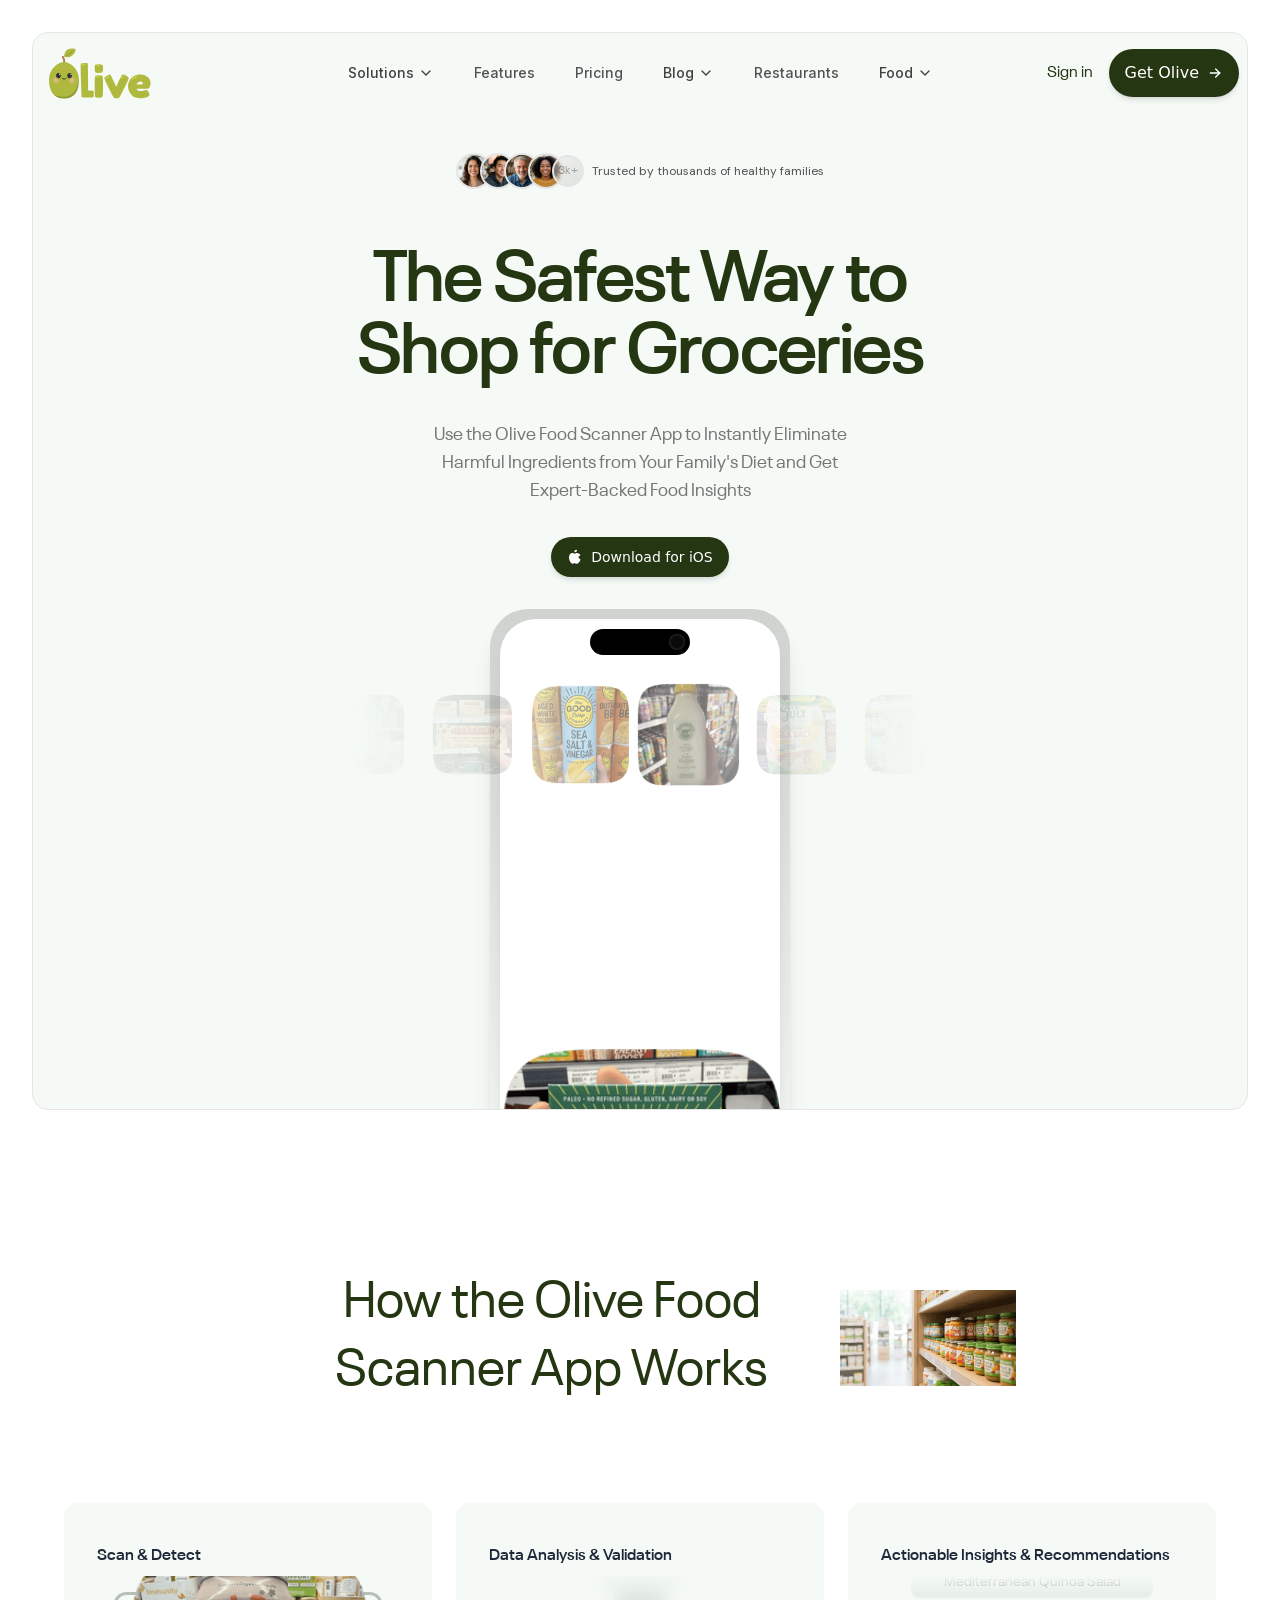
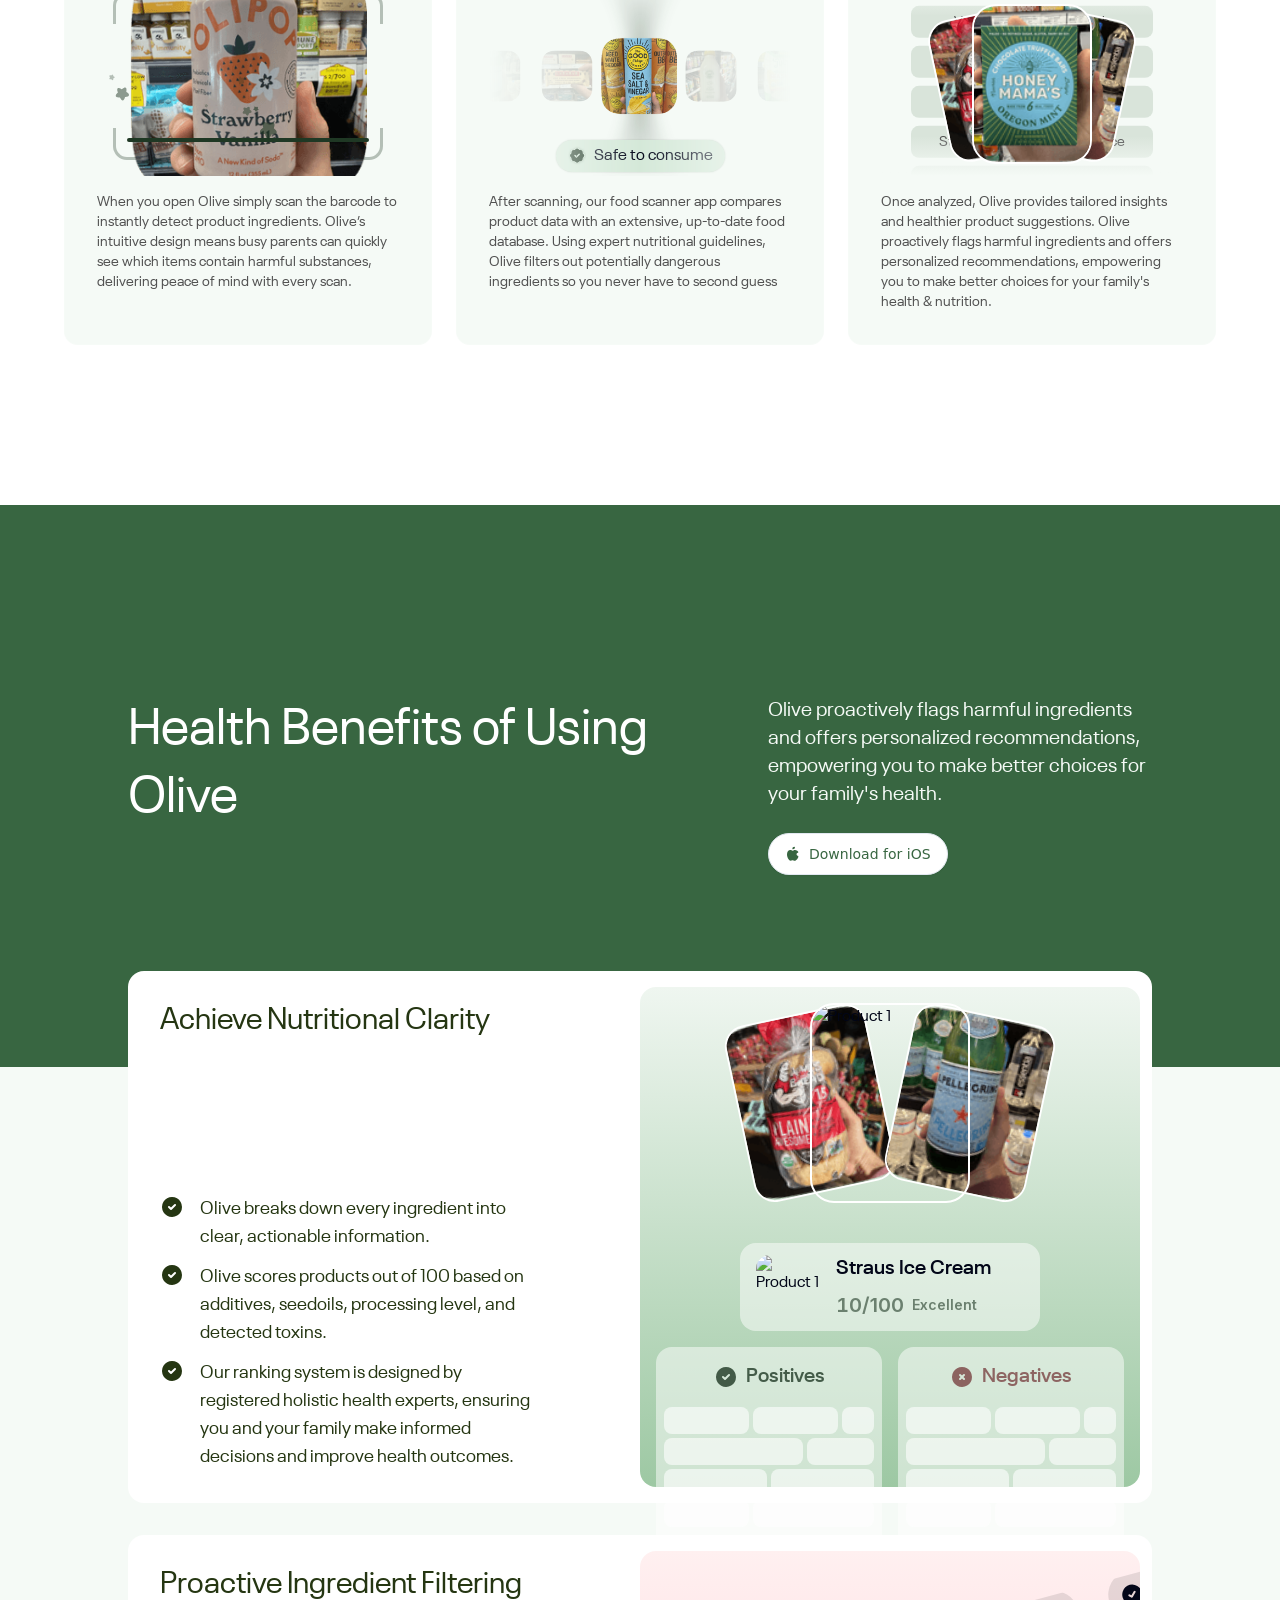
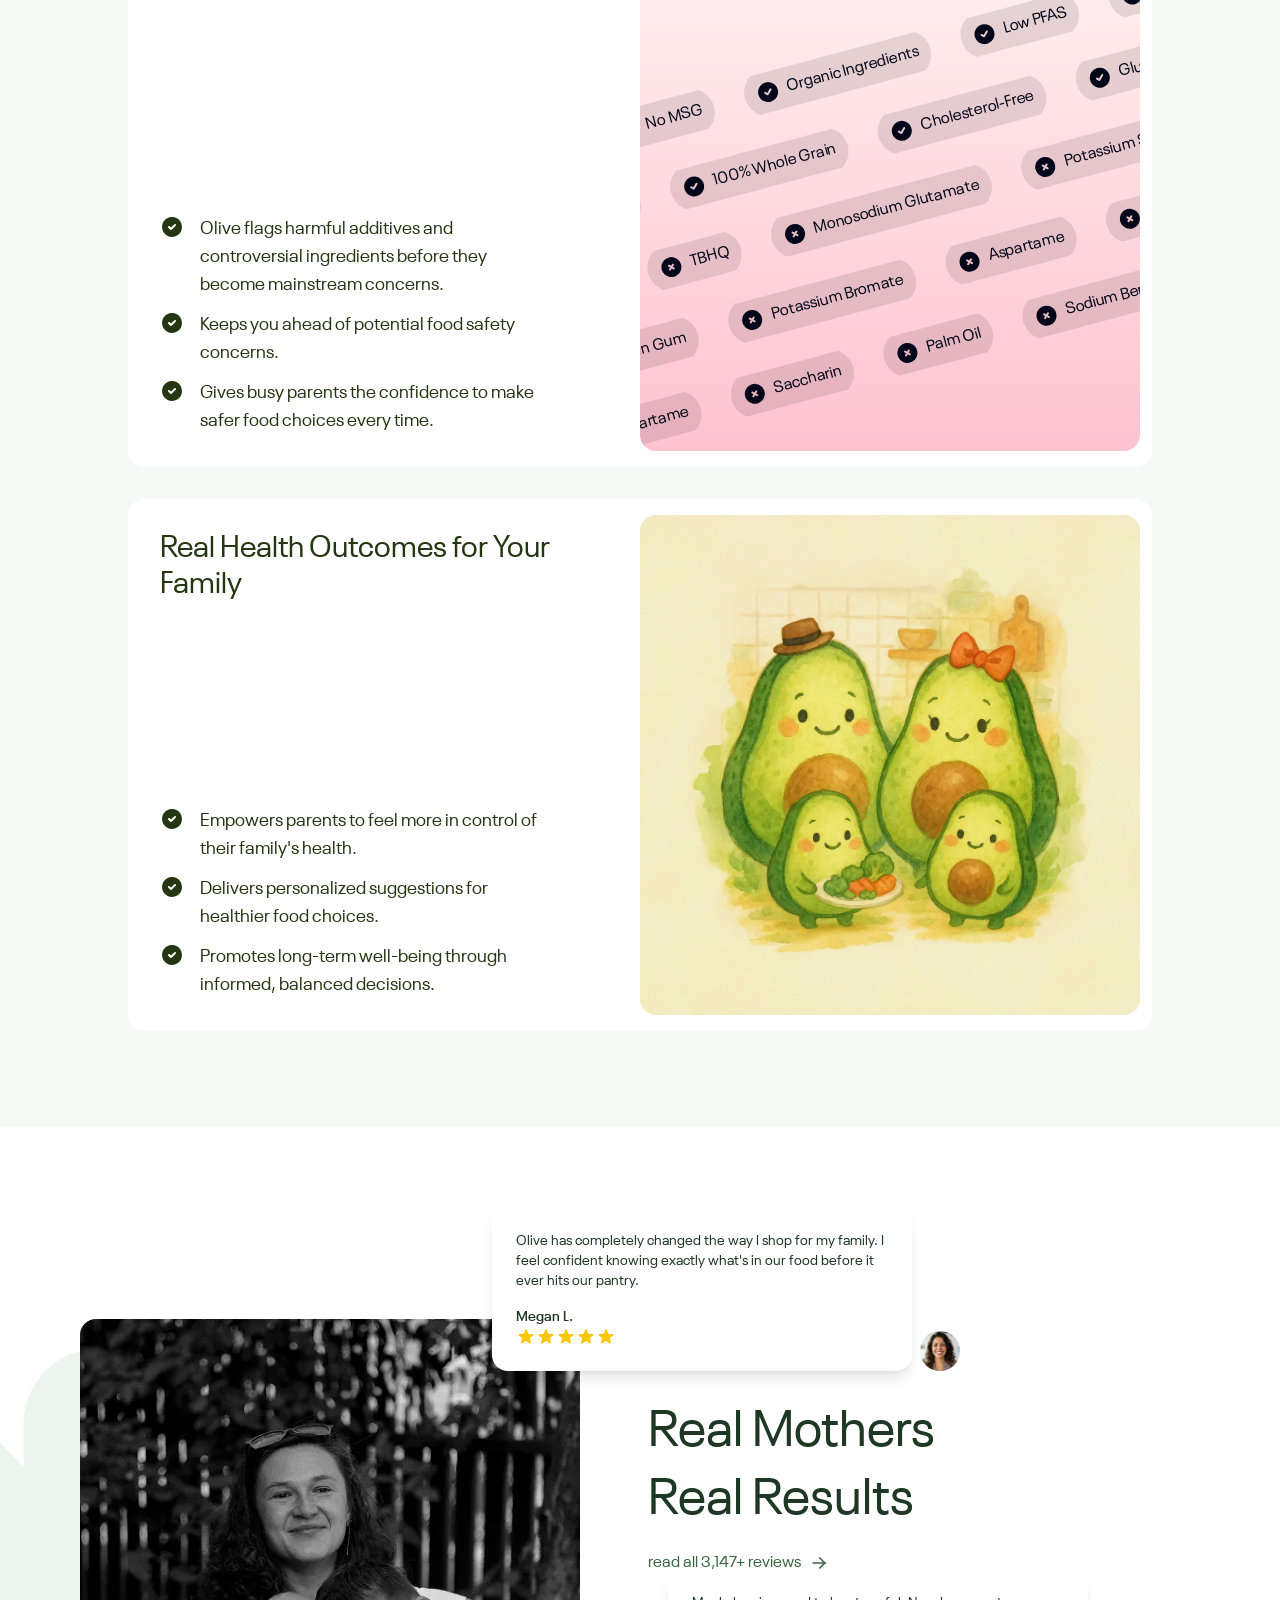
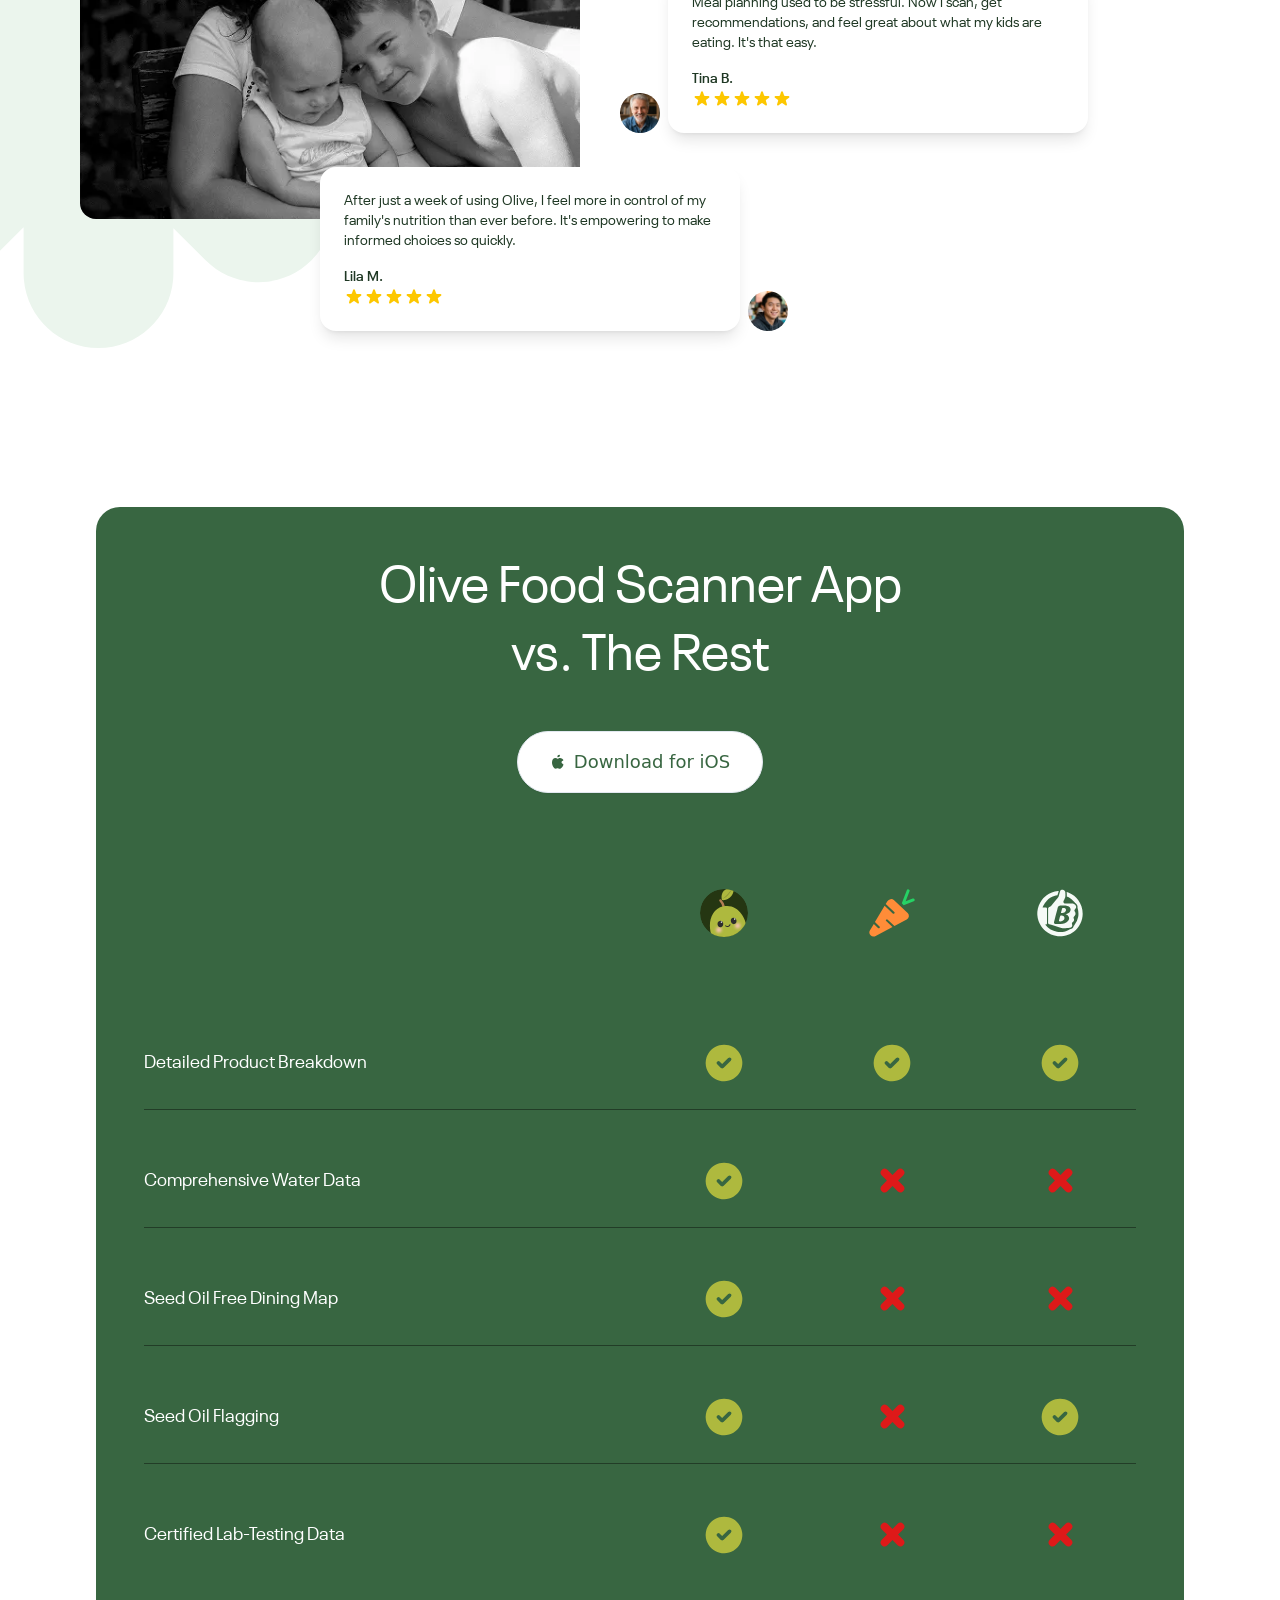
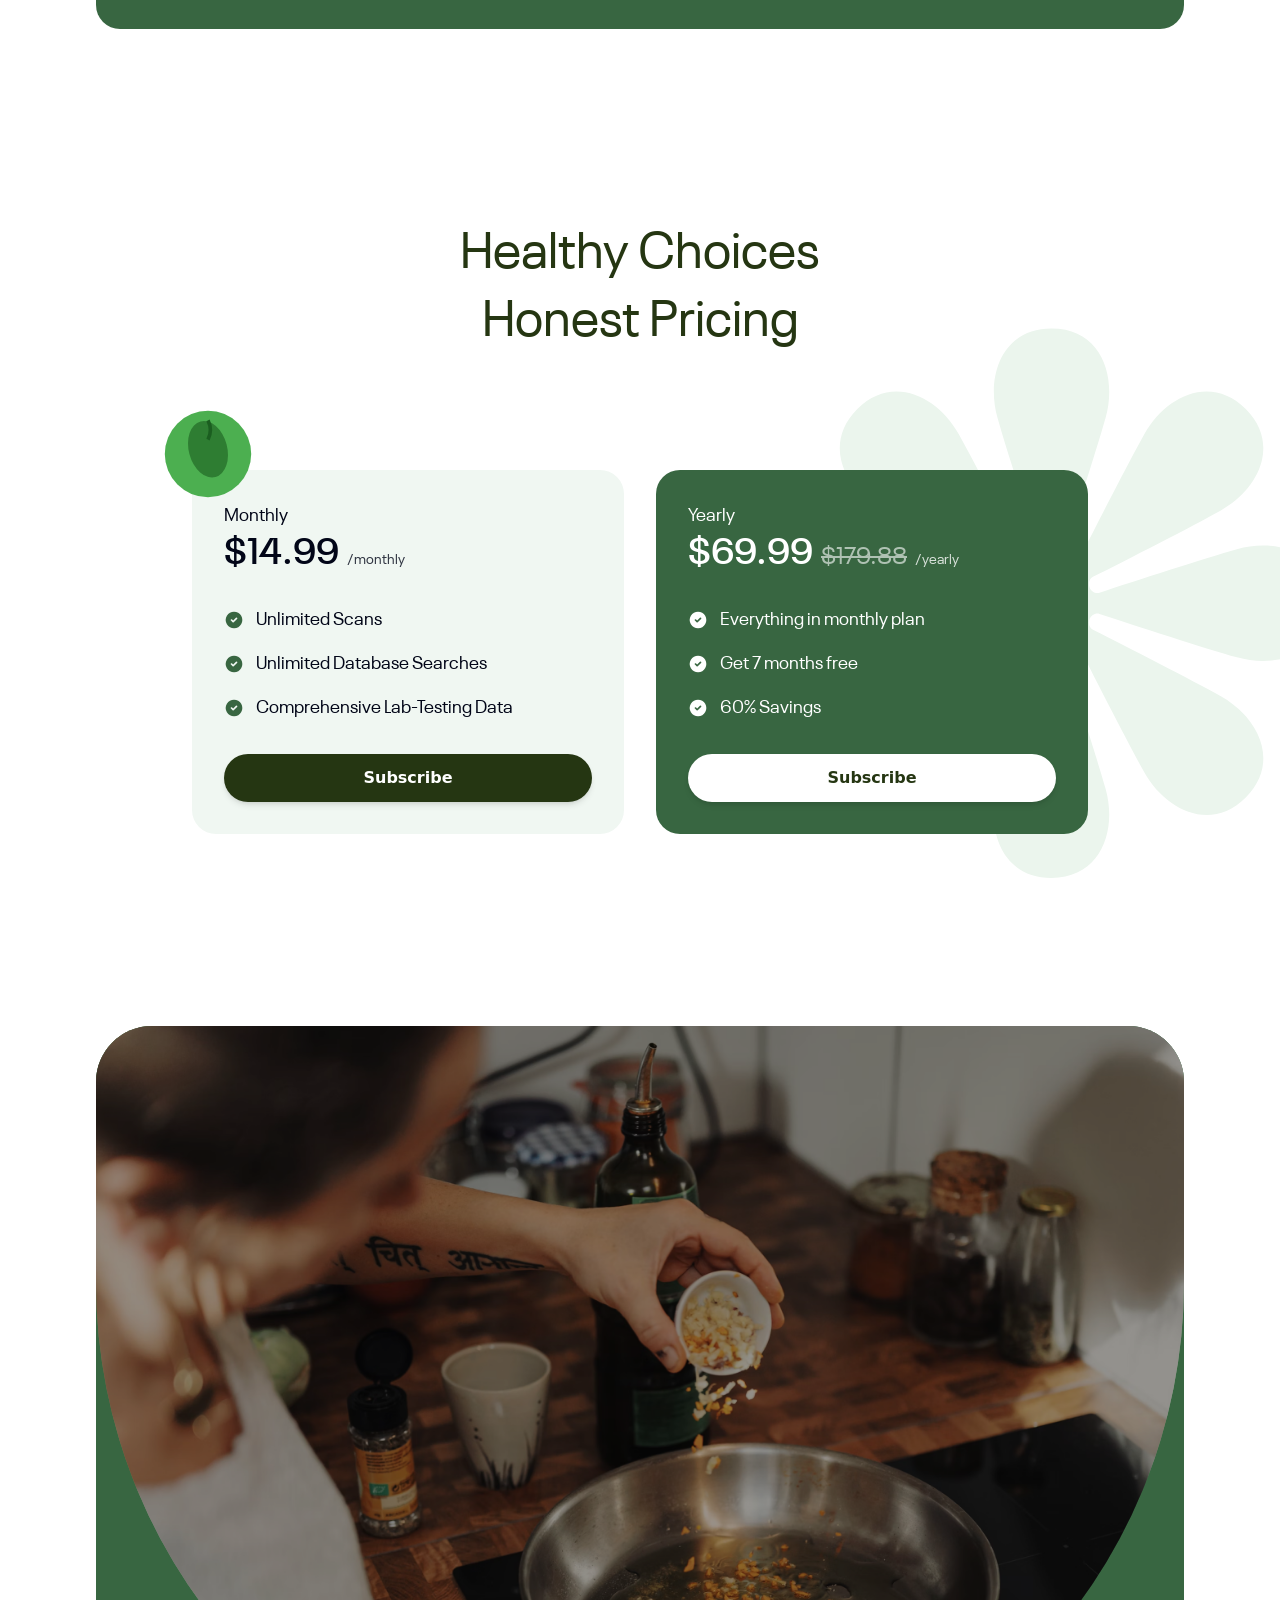
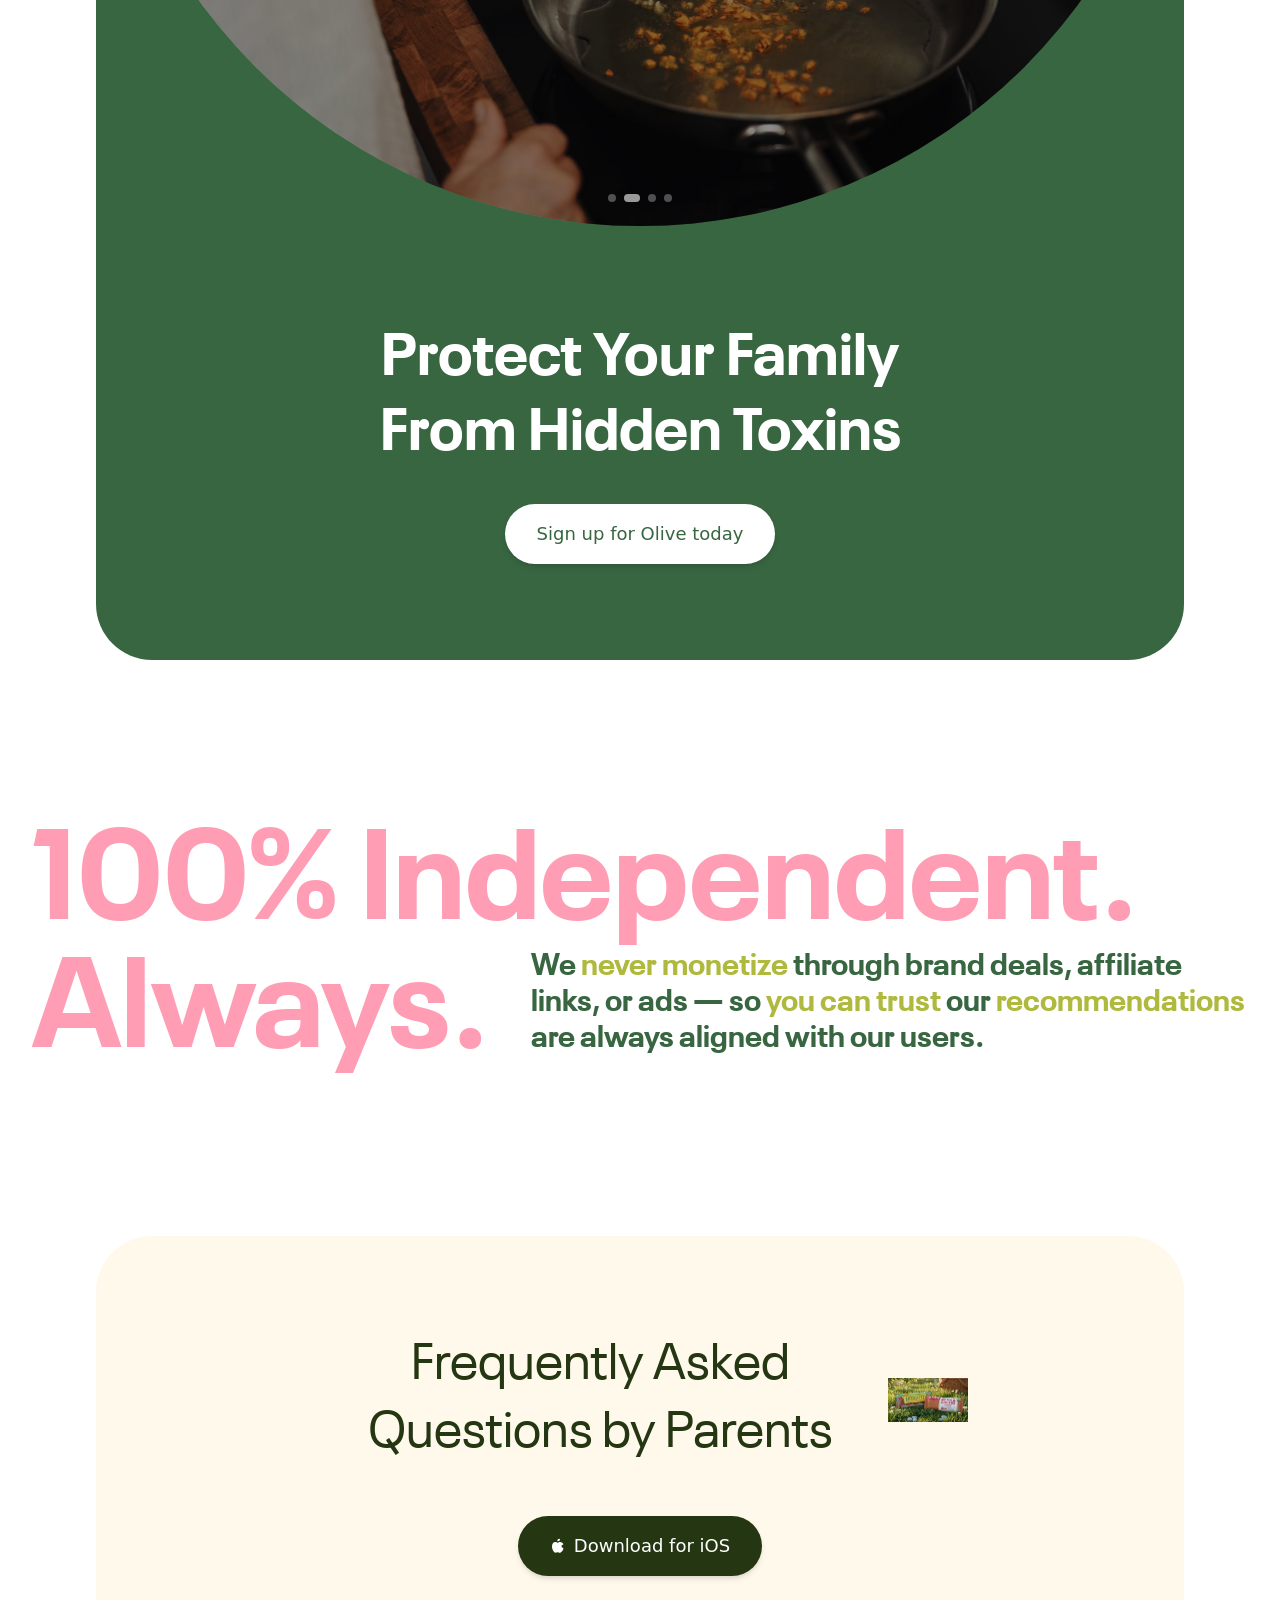
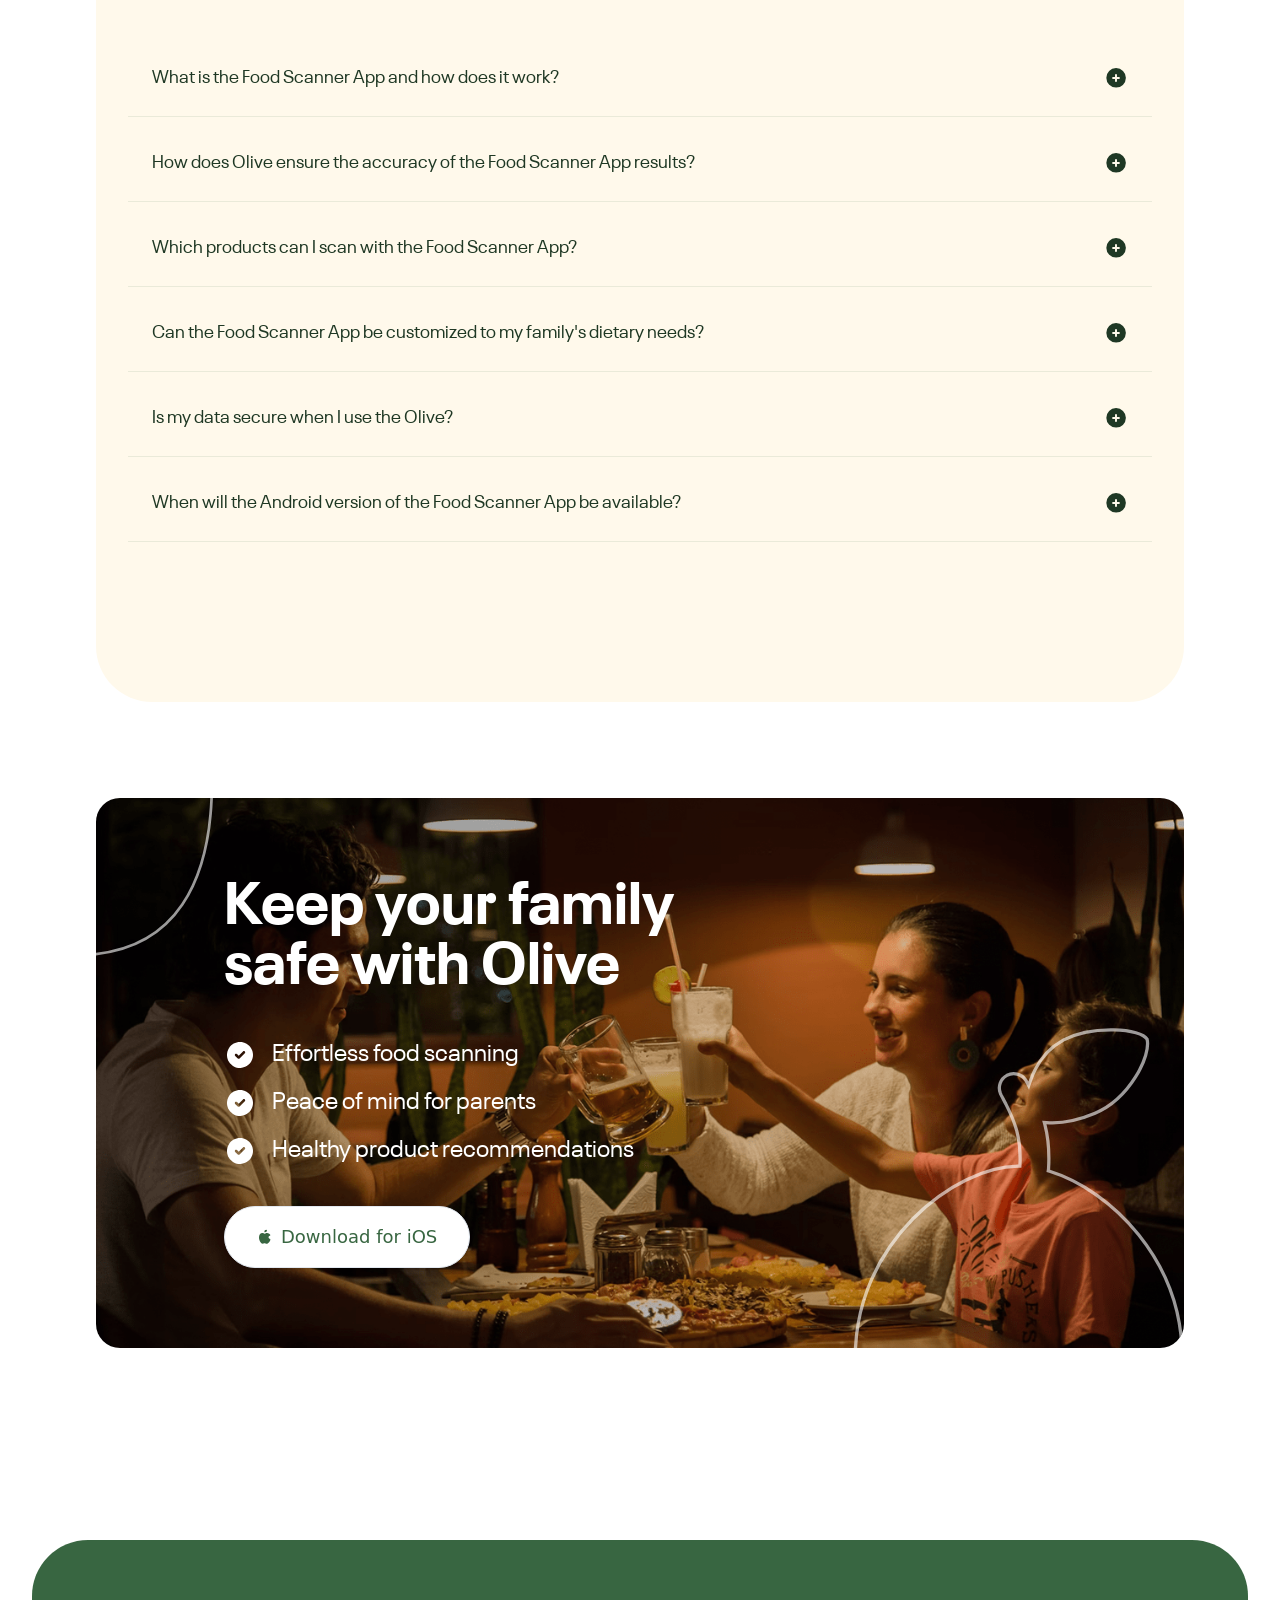
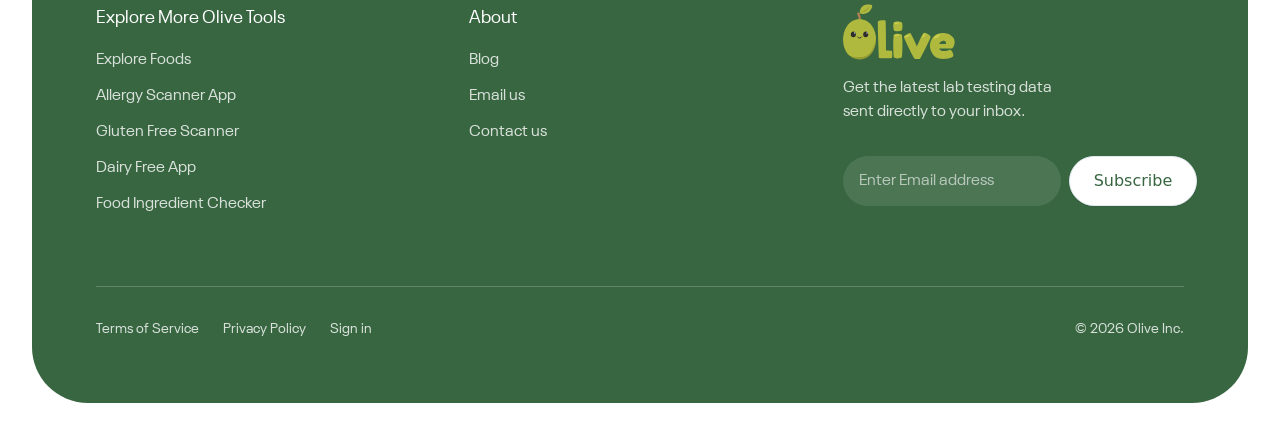
==== commit fdc820df: "Images fixed" ====
--- a/index.html
+++ b/index.html
@@ -82,112 +82,8 @@
       href="images/photo-1576867757603-05b134ebc379.avif"
     />
     <link rel="preload" as="image" href="assets/images/showcase.jpeg" />
-    <link
-      rel="stylesheet"
-      href="css/82391419a7931d5a.css"
-      data-precedence="next"
-    />
-    <link
-      rel="stylesheet"
-      href="css/c4285493f68f8ad0.css"
-      data-precedence="next"
-    />
-    <link
-      rel="stylesheet"
-      href="css/65639f823e52f6bb.css"
-      data-precedence="next"
-    />
-    <link
-      rel="stylesheet"
-      href="css/654014d0f6b531db.css"
-      data-precedence="next"
-    />
-    <link
-      rel="preload"
-      as="script"
-      fetchpriority="low"
-      href="js/webpack-6d538a9c0f6d2fbd.js"
-    />
-    <script
-      src="js/4bd1b696-ef24e22af2dd4969.js"
-      async=""
-    ></script>
-    <script
-      src="js/1684-7ce866aa68086ba7.js"
-      async=""
-    ></script>
-    <script
-      src="js/main-app-d41d56f775a954bb.js"
-      async=""
-    ></script>
-    <script
-      src="js/7508b87c-4a9d72254855529a.js"
-      async=""
-    ></script>
-    <script
-      src="js/dd8162e8-0dfcd9d4cef9d4eb.js"
-      async=""
-    ></script>
-    <script
-      src="js/4134-6f8a589314481f37.js"
-      async=""
-    ></script>
-    <script
-      src="js/4986-5e679573b452289d.js"
-      async=""
-    ></script>
-    <script
-      src="js/layout-9e7b979a63cb5c70.js"
-      async=""
-    ></script>
-    <script
-      src="js/9352-445ec4db998eb662.js"
-      async=""
-    ></script>
-    <script
-      src="js/3296-f6cb6f40e44d1ff6.js"
-      async=""
-    ></script>
-    <script
-      src="js/4945-d240e58d42e36a0a.js"
-      async=""
-    ></script>
-    <script
-      src="js/3056-2229a260b8cb5cbf.js"
-      async=""
-    ></script>
-    <script
-      src="js/1238-f9a43147ecedab04.js"
-      async=""
-    ></script>
-    <script
-      src="js/2231-3dbd19c086577509.js"
-      async=""
-    ></script>
-    <script
-      src="js/9630-8f0c40e45836abc3.js"
-      async=""
-    ></script>
-    <script
-      src="js/7859-59c0e4a31b3ff0b1.js"
-      async=""
-    ></script>
-    <script
-      src="js/4612-55f633aef26cd6df.js"
-      async=""
-    ></script>
-    <script
-      src="js/8442-14dee5cc18767fc2.js"
-      async=""
-    ></script>
-    <script
-      src="js/4523-d1131155d26dd12a.js"
-      async=""
-    ></script>
-    <script
-      src="js/page-42195b5fb4544390.js"
-      async=""
-    ></script>
+    <link rel="stylesheet" href="css/bundle.css" />
+    <script src="js/bundle.js" defer></script>
     <meta name="next-size-adjust" content="" />
     <title>
       Discover Olive: Your family&#x27;s nutrition ally and powerful food
@@ -1072,8 +968,8 @@
                         data-nimg="1"
                         class="h-8 w-8 object-cover object-top md:h-8 md:w-8"
                         style="color: transparent"
-                        srcset="./images/photo-1599566150163-29194dcaad36.avif"
-                        src="images/photo-1599566150163-29194dcaad36.avif"
+                        srcset="./assets/images/h1.webp"
+                        src="assets/images/h1.webp"
                       />
                     </div>
                   </div>
@@ -1093,8 +989,8 @@
                         data-nimg="1"
                         class="h-8 w-8 object-cover object-top md:h-8 md:w-8"
                         style="color: transparent"
-                        srcset="./images/photo-1535713875002-d1d0cf377fde.avif"
-                        src="images/photo-1535713875002-d1d0cf377fde.avif"
+                        srcset="./assets/images/h2.webp"
+                        src="assets/images/h2.webp"
                       />
                     </div>
                   </div>
@@ -1114,8 +1010,8 @@
                         data-nimg="1"
                         class="h-8 w-8 object-cover object-top md:h-8 md:w-8"
                         style="color: transparent"
-                        srcset="./images/photo-1580489944761-15a19d654956.avif"
-                        src="images/photo-1580489944761-15a19d654956.avif"
+                        srcset="./assets/images/h3.webp"
+                        src="assets/images/h3.webpf"
                       />
                     </div>
                   </div>
@@ -1135,8 +1031,8 @@
                         data-nimg="1"
                         class="h-8 w-8 object-cover object-top md:h-8 md:w-8"
                         style="color: transparent"
-                        srcset="./images/photo-1438761681033-6461ffad8d80.avif"
-                        src="images/photo-1438761681033-6461ffad8d80.avif"
+                        srcset="./assets/images/h4.webp"
+                        src="assets/images/h4.webp"
                       />
                     </div>
                   </div>
@@ -4159,9 +4055,9 @@
                   class="size-16 rounded-xl"
                   style="color: transparent"
                   srcset="
-                    ./assets/images/how-to/slider/straus-ice-cream-description.png
+                    ./assets/images/how-to/slider/straus-ice-cream.png
                   "
-                  src="assets/images/how-to/slider/straus-ice-cream-description.png"
+                  src="assets/images/how-to/slider/straus-ice-cream.png"
                 />
                 <div class="flex flex-col gap-2">
                   <span class="font-semibold text-xl">Straus Ice Cream</span>
@@ -5759,8 +5655,8 @@
                 color: transparent;
               "
               sizes="100vw"
-              srcset="./assets/images/testimonials.png"
-              src="assets/images/testimonials.png"
+              srcset="./assets/images/testimonials.webp"
+              src="assets/images/testimonials.webp"
             />
           </div>
           <div class="flex flex-col gap-4">
@@ -5775,8 +5671,8 @@
                   data-nimg="1"
                   class="w-10 h-10 rounded-full object-cover"
                   style="color: transparent"
-                  srcset="./assets/images/testimonials/meghan-l.png"
-                  src="assets/images/testimonials/meghan-l.png"
+                  srcset="./assets/images/testimonials/h1.webp"
+                  src="assets/images/testimonials/h1.webp"
                 />
                 <div>
                   <h6 class="text-[#1F3824] text-sm font-semibold">Megan L.</h6>
@@ -5842,8 +5738,8 @@
                   data-nimg="1"
                   class="w-10 h-10 rounded-full object-cover"
                   style="color: transparent"
-                  srcset="./assets/images/testimonials/tina-b.png"
-                  src="assets/images/testimonials/tina-b.png"
+                  srcset="./assets/images/testimonials/h2.webp"
+                  src="assets/images/testimonials/h2.webp"
                 />
                 <div>
                   <h6 class="text-[#1F3824] text-sm font-semibold">Tina B.</h6>
@@ -5909,8 +5805,8 @@
                   data-nimg="1"
                   class="w-10 h-10 rounded-full object-cover"
                   style="color: transparent"
-                  srcset="./assets/images/testimonials/lila-m.png"
-                  src="assets/images/testimonials/lila-m.png"
+                  srcset="./assets/images/testimonials/h3.webp"
+                  src="assets/images/testimonials/h3.webp"
                 />
                 <div>
                   <h6 class="text-[#1F3824] text-sm font-semibold">Lila M.</h6>
@@ -6009,8 +5905,8 @@
                   color: transparent;
                 "
                 sizes="100vw"
-                srcset="./assets/images/testimonials.png"
-                src="assets/images/testimonials.png"
+                srcset="./assets/images/testimonials.webp"
+                src="assets/images/testimonials.webp"
               />
             </div>
             <div class="absolute top-20 right-1/4 z-20">
@@ -6080,8 +5976,8 @@
                     data-nimg="1"
                     class="w-10 h-10 rounded-full object-cover"
                     style="color: transparent"
-                    srcset="./assets/images/testimonials/meghan-l.png"
-                    src="assets/images/testimonials/meghan-l.png"
+                    srcset="./assets/images/testimonials/h1.webp"
+                    src="assets/images/testimonials/h1.webp"
                   />
                 </div>
               </div>
@@ -6153,8 +6049,8 @@
                     data-nimg="1"
                     class="w-10 h-10 rounded-full object-cover"
                     style="color: transparent"
-                    srcset="./assets/images/testimonials/tina-b.png"
-                    src="assets/images/testimonials/tina-b.png"
+                    srcset="./assets/images/testimonials/h2.webp"
+                    src="assets/images/testimonials/h2.webp"
                   />
                 </div>
               </div>
@@ -6226,8 +6122,8 @@
                     data-nimg="1"
                     class="w-10 h-10 rounded-full object-cover"
                     style="color: transparent"
-                    srcset="./assets/images/testimonials/lila-m.png"
-                    src="assets/images/testimonials/lila-m.png"
+                    srcset="./assets/images/testimonials/h3.webp"
+                    src="assets/images/testimonials/h3.webp"
                   />
                 </div>
               </div>
@@ -7819,10 +7715,6 @@
       </footer>
     </div>
     <!--$--><!--/$-->
-    <script
-      src="js/webpack-6d538a9c0f6d2fbd.js"
-      async=""
-    ></script>
     <script>
       (self.__next_f = self.__next_f || []).push([0]);
     </script>
@@ -7931,7 +7823,7 @@
     <script>
       self.__next_f.push([
         1,
-        '0:{"P":null,"b":"0rCU4RdE26LM-iCCOg07C","p":"","c":["",""],"i":false,"f":[[["",{"children":["__PAGE__",{}]},"$undefined","$undefined",true],["",["$","$1","c",{"children":[[["$","link","0",{"rel":"stylesheet","href":"/_next/static/css/82391419a7931d5a.css?dpl=dpl_7A1v8cEBjTT2FKQoS31JzGqoPpgA","precedence":"next","crossOrigin":"$undefined","nonce":"$undefined"}],["$","link","1",{"rel":"stylesheet","href":"/_next/static/css/c4285493f68f8ad0.css?dpl=dpl_7A1v8cEBjTT2FKQoS31JzGqoPpgA","precedence":"next","crossOrigin":"$undefined","nonce":"$undefined"}],["$","link","2",{"rel":"stylesheet","href":"/_next/static/css/65639f823e52f6bb.css?dpl=dpl_7A1v8cEBjTT2FKQoS31JzGqoPpgA","precedence":"next","crossOrigin":"$undefined","nonce":"$undefined"}],["$","link","3",{"rel":"stylesheet","href":"/_next/static/css/654014d0f6b531db.css?dpl=dpl_7A1v8cEBjTT2FKQoS31JzGqoPpgA","precedence":"next","crossOrigin":"$undefined","nonce":"$undefined"}]],["$","html",null,{"lang":"en","suppressHydrationWarning":true,"children":["$","body",null,{"className":"__variable_f367f3 __variable_0d7163 __className_9ed02d __className_5f0e35 antialiased","children":["$","$L2",null,{"children":["$","$L3",null,{"parallelRouterKey":"children","error":"$undefined","errorStyles":"$undefined","errorScripts":"$undefined","template":["$","$L4",null,{}],"templateStyles":"$undefined","templateScripts":"$undefined","notFound":[[["$","title",null,{"children":"404: This page could not be found."}],["$","div",null,{"style":{"fontFamily":"system-ui,\\"Segoe UI\\",Roboto,Helvetica,Arial,sans-serif,\\"Apple Color Emoji\\",\\"Segoe UI Emoji\\"","height":"100vh","textAlign":"center","display":"flex","flexDirection":"column","alignItems":"center","justifyContent":"center"},"children":["$","div",null,{"children":[["$","style",null,{"dangerouslySetInnerHTML":{"__html":"body{color:#000;background:#fff;margin:0}.next-error-h1{border-right:1px solid rgba(0,0,0,.3)}@media (prefers-color-scheme:dark){body{color:#fff;background:#000}.next-error-h1{border-right:1px solid rgba(255,255,255,.3)}}"}}],["$","h1",null,{"className":"next-error-h1","style":{"display":"inline-block","margin":"0 20px 0 0","padding":"0 23px 0 0","fontSize":24,"fontWeight":500,"verticalAlign":"top","lineHeight":"49px"},"children":404}],["$","div",null,{"style":{"display":"inline-block"},"children":["$","h2",null,{"style":{"fontSize":14,"fontWeight":400,"lineHeight":"49px","margin":0},"children":"This page could not be found."}]}]]}]}]],[]],"forbidden":"$undefined","unauthorized":"$undefined"}]}]}]}]]}],{"children":["__PAGE__",["$","$1","c",{"children":[[["$","div",null,{"className":"mt-4 md:mt-8 mb-10 md:mb-24 2xl:max-w-7xl px-4 md:px-8 mx-auto","children":["$","div",null,{"className":"border relative  border-neutral-200 rounded-2xl bg-[linear-gradient(180deg,_#F5FAF6_0%,_#F5FAF6_100%)]","children":["$","div",null,{"className":"relative w-full z-10","children":[["$","div",null,{"className":"pb-12 p-2","children":["$","$L5",null,{}]}],["$","$L6",null,{}],["$","h1",null,{"className":"relative z-50 py-2 md:pt-8 pb-4 mx-auto mt-4 max-w-2xl text-primary text-balance text-center font-pall font-[600] tracking-tight text-4xl md:text-7xl","children":["$","$L7",null,{"children":"The Safest Way to Shop for Groceries"}]}],["$","p",null,{"className":"relative z-50 mx-auto mt-4 md:text-lg text-sm max-w-md px-4 text-center text-[#1F1F1F99]","children":"Use the Olive Food Scanner App to Instantly Eliminate Harmful Ingredients from Your Family\'s Diet and Get Expert-Backed Food Insights"}],["$","div",null,{"className":"flex justify-center flex-col md:flex-row p-8 mx-auto gap-2","children":["$","$L8",null,{"href":"https://apps.apple.com/us/app/olive-holistic-food-scanner/id6739765789","target":"_blank","children":[["$","svg",null,{"ref":"$undefined","xmlns":"http://www.w3.org/2000/svg","width":24,"height":24,"viewBox":"0 0 24 24","fill":"currentColor","stroke":"none","className":"tabler-icon tabler-icon-brand-apple-filled ","children":["$undefined",["$","path","svg-0",{"d":"M15.079 5.999l.239 .012c1.43 .097 3.434 1.013 4.508 2.586a1 1 0 0 1 -.344 1.44c-.05 .028 -.372 .158 -.497 .217a4.15 4.15 0 0 0 -.722 .431c-.614 .461 -.948 1.009 -.942 1.694c.01 .885 .339 1.454 .907 1.846c.208 .143 .436 .253 .666 .33c.126 .043 .426 .116 .444 .122a1 1 0 0 1 .662 .942c0 2.621 -3.04 6.381 -5.286 6.381c-.79 0 -1.272 -.091 -1.983 -.315l-.098 -.031c-.463 -.146 -.702 -.192 -1.133 -.192c-.52 0 -.863 .06 -1.518 .237l-.197 .053c-.575 .153 -.964 .226 -1.5 .248c-2.749 0 -5.285 -5.093 -5.285 -9.072c0 -3.87 1.786 -6.92 5.286 -6.92c.297 0 .598 .045 .909 .128c.403 .107 .774 .26 1.296 .508c.787 .374 .948 .44 1.009 .44h.016c.03 -.003 .128 -.047 1.056 -.457c1.061 -.467 1.864 -.685 2.746 -.616l-.24 -.012z"}],["$","path","svg-1",{"d":"M14 1a1 1 0 0 1 1 1a3 3 0 0 1 -3 3a1 1 0 0 1 -1 -1a3 3 0 0 1 3 -3z"}],"$undefined"]}],"Download for iOS"],"data-slot":"button","className":"has-[\u003esvg]:px-4 inline-flex items-center cursor-pointer font-sans justify-center gap-2 whitespace-nowrap rounded-full font-medium transition-all disabled:pointer-events-none disabled:opacity-50 [\u0026_svg]:pointer-events-none [\u0026_svg:not([class*=\'size-\'])]:size-4 shrink-0 [\u0026_svg]:shrink-0 outline-none focus-visible:border-ring focus-visible:ring-ring/50 focus-visible:ring-[3px] aria-invalid:ring-destructive/20 aria-invalid:border-destructive bg-primary text-primary-foreground shadow-md hover:bg-primary/90 px-4 py-2.5 text-sm","ref":null}]}],["$","$L9",null,{"defaultIndex":4}]]}]}]}],["$","div",null,{"className":"md:my-24 my-8 max-w-7xl px-4 md:px-8 mx-auto","children":["$","div",null,{"className":"py-4 md:py-16 flex flex-col max-w-6xl mx-auto items-center","children":[["$","div",null,{"className":"flex relative text-primary items-center justify-center","children":[["$","h2",null,{"className":"font-pall text-primary max-w-xl font-[500] text-2xl md:text-[3.2rem] text-center","children":"How the Olive Food Scanner App Works"}],["$","$La",null,{"className":"h-16 md:h-24 w-auto","width":100,"height":100,"style":{"height":"6em"},"src":"/assets/images/title.png","alt":""}]]}],["$","div",null,{"className":"grid grid-cols-1 md:grid-cols-3 pt-8 md:pt-24 gap-6","children":[["$","div",null,{"className":"max-w-lf w-full mx-auto p-8 rounded-xl border border-[rgba(255,255,255,0.10)] bg-[#F5FAF6] shadow-[2px_4px_16px_0px_rgba(248,248,248,0.06)_inset] group","children":[["$","h3",null,{"className":"text-base font-semibold text-gray-800 py-2","children":"Scan \u0026 Detect"}],["$","div",null,{"className":"h-[200px] rounded-2xl","children":["$","$Lb",null,{"imageSrc":"/assets/images/how-to/barcode-image.png"}]}],["$","p",null,{"className":"text-sm font-[500] text-neutral-600 max-w-sm mt-4","children":"When you open Olive simply scan the barcode to instantly detect product ingredients. Olive’s intuitive design means busy parents can quickly see which items contain harmful substances, delivering peace of mind with every scan."}]]}],["$","div",null,{"className":"max-w-lf w-full mx-auto p-8 rounded-xl border border-[rgba(255,255,255,0.10)] bg-[#F5FAF6] shadow-[2px_4px_16px_0px_rgba(248,248,248,0.06)_inset] group","children":[["$","h3",null,{"className":"text-base font-semibold text-gray-800 py-2","children":"Data Analysis \u0026 Validation"}],["$","div",null,{"className":"h-[200px] rounded-2xl","children":["$","$Lc",null,{}]}],["$","p",null,{"className":"text-sm font-[500] text-neutral-600 max-w-sm mt-4","children":"After scanning, our food scanner app compares product data with an extensive, up-to-date food database. Using expert nutritional guidelines, Olive filters out potentially dangerous ingredients so you never have to second guess"}]]}],["$","div",null,{"className":"max-w-lf w-full mx-auto p-8 rounded-xl border border-[rgba(255,255,255,0.10)] bg-[#F5FAF6] shadow-[2px_4px_16px_0px_rgba(248,248,248,0.06)_inset] group","children":[["$","h3",null,{"className":"text-base font-semibold text-gray-800 py-2","children":"Actionable Insights \u0026 Recommendations"}],["$","div",null,{"className":"h-[200px] rounded-2xl","children":["$","$Ld",null,{}]}],["$","p",null,{"className":"text-sm font-[500] text-neutral-600 max-w-sm mt-4","children":"Once analyzed, Olive provides tailored insights and healthier product suggestions. Olive proactively flags harmful ingredients and offers personalized recommendations, empowering you to make better choices for your family\'s health \u0026 nutrition."}]]}]]}]]}]}],["$","div",null,{"className":"relative bg-[#F5FAF6]","children":[["$","div",null,{"className":"pb-24 md:py-48  bg-[#386641] px-4","children":["$","div",null,{"className":"flex flex-col md:flex-row p-8 md:p-0 justify-between max-w-5xl mx-auto items-start gap-10","children":[["$","div",null,{"className":"flex relative text-primary items-center justify-center","children":[["$","h2",null,{"className":"font-pall max-w-xl font-[500] text-2xl md:text-[3.2rem] text-white","children":"Health Benefits of Using Olive"}],"$undefined"]}],["$","div",null,{"className":"flex gap-6 flex-col","children":[["$","div",null,{"className":"max-w-sm md:text-xl text-sm  text-[#F5FAF6]","children":"Olive proactively flags harmful ingredients and offers personalized recommendations, empowering you to make better choices for your family\'s health."}],["$","div",null,{"className":"flex items-center gap-4","children":["$","$L8",null,{"href":"https://apps.apple.com/us/app/olive-holistic-food-scanner/id6739765789","target":"_blank","children":[["$","svg",null,{"ref":"$undefined","xmlns":"http://www.w3.org/2000/svg","width":24,"height":24,"viewBox":"0 0 24 24","fill":"currentColor","stroke":"none","className":"tabler-icon tabler-icon-brand-apple-filled ","children":["$undefined",["$","path","svg-0",{"d":"M15.079 5.999l.239 .012c1.43 .097 3.434 1.013 4.508 2.586a1 1 0 0 1 -.344 1.44c-.05 .028 -.372 .158 -.497 .217a4.15 4.15 0 0 0 -.722 .431c-.614 .461 -.948 1.009 -.942 1.694c.01 .885 .339 1.454 .907 1.846c.208 .143 .436 .253 .666 .33c.126 .043 .426 .116 .444 .122a1 1 0 0 1 .662 .942c0 2.621 -3.04 6.381 -5.286 6.381c-.79 0 -1.272 -.091 -1.983 -.315l-.098 -.031c-.463 -.146 -.702 -.192 -1.133 -.192c-.52 0 -.863 .06 -1.518 .237l-.197 .053c-.575 .153 -.964 .226 -1.5 .248c-2.749 0 -5.285 -5.093 -5.285 -9.072c0 -3.87 1.786 -6.92 5.286 -6.92c.297 0 .598 .045 .909 .128c.403 .107 .774 .26 1.296 .508c.787 .374 .948 .44 1.009 .44h.016c.03 -.003 .128 -.047 1.056 -.457c1.061 -.467 1.864 -.685 2.746 -.616l-.24 -.012z"}],["$","path","svg-1",{"d":"M14 1a1 1 0 0 1 1 1a3 3 0 0 1 -3 3a1 1 0 0 1 -1 -1a3 3 0 0 1 3 -3z"}],"$undefined"]}],"Download for iOS"],"data-slot":"button","className":"has-[\u003esvg]:px-4 inline-flex items-center cursor-pointer font-sans justify-center gap-2 whitespace-nowrap rounded-full font-medium transition-all disabled:pointer-events-none disabled:opacity-50 [\u0026_svg]:pointer-events-none [\u0026_svg:not([class*=\'size-\'])]:size-4 shrink-0 [\u0026_svg]:shrink-0 outline-none focus-visible:border-ring focus-visible:ring-ring/50 focus-visible:ring-[3px] aria-invalid:ring-destructive/20 aria-invalid:border-destructive border bg-background text-[#386641] shadow-xs hover:bg-accent hover:text-accent-foreground px-4 py-2.5 text-sm","ref":null}]}]]}]]}]}],["$","div",null,{"className":"-mt-24 flex flex-col px-4 md:px-8 pb-24 gap-8","children":[["$","div",null,{"className":"p-4 bg-white max-w-5xl mx-auto rounded-2xl grid grid-cols-1 lg:grid-cols-2","children":[["$","div",null,{"className":"flex flex-col gap-4 justify-between p-4","children":[["$","div",null,{"className":"flex relative text-primary items-center justify-start","children":[["$","h3",null,{"className":"font-pall text-primary max-w-xl font-[500] text-xl md:text-3xl","children":"Achieve Nutritional Clarity"}],"$undefined"]}],["$","ul",null,{"className":"flex flex-col gap-3 max-w-sm self-start","children":[["$","li","0",{"className":"flex items-start gap-4 text-primary","children":[["$","div",null,{"className":"w-6 flex-shrink-0","children":["$","svg",null,{"ref":"$undefined","xmlns":"http://www.w3.org/2000/svg","width":24,"height":24,"viewBox":"0 0 24 24","fill":"currentColor","stroke":"none","className":"tabler-icon tabler-icon-circle-check-filled w-6 h-6","children":["$undefined",["$","path","svg-0",{"d":"M17 3.34a10 10 0 1 1 -14.995 8.984l-.005 -.324l.005 -.324a10 10 0 0 1 14.995 -8.336zm-1.293 5.953a1 1 0 0 0 -1.32 -.083l-.094 .083l-3.293 3.292l-1.293 -1.292l-.094 -.083a1 1 0 0 0 -1.403 1.403l.083 .094l2 2l.094 .083a1 1 0 0 0 1.226 0l.094 -.083l4 -4l.083 -.094a1 1 0 0 0 -.083 -1.32z"}],"$undefined"]}]}],["$","div",null,{"className":"md:text-lg text-sm ","children":"Olive breaks down every ingredient into clear, actionable information."}]]}],["$","li","1",{"className":"flex items-start gap-4 text-primary","children":[["$","div",null,{"className":"w-6 flex-shrink-0","children":["$","svg",null,{"ref":"$undefined","xmlns":"http://www.w3.org/2000/svg","width":24,"height":24,"viewBox":"0 0 24 24","fill":"currentColor","stroke":"none","className":"tabler-icon tabler-icon-circle-check-filled w-6 h-6","children":["$undefined",["$","path","svg-0",{"d":"M17 3.34a10 10 0 1 1 -14.995 8.984l-.005 -.324l.005 -.324a10 10 0 0 1 14.995 -8.336zm-1.293 5.953a1 1 0 0 0 -1.32 -.083l-.094 .083l-3.293 3.292l-1.293 -1.292l-.094 -.083a1 1 0 0 0 -1.403 1.403l.083 .094l2 2l.094 .083a1 1 0 0 0 1.226 0l.094 -.083l4 -4l.083 -.094a1 1 0 0 0 -.083 -1.32z"}],"$undefined"]}]}],["$","div",null,{"className":"md:text-lg text-sm ","children":"Olive scores products out of 100 based on additives, seedoils, processing level, and detected toxins."}]]}],["$","li","2",{"className":"flex items-start gap-4 text-primary","children":[["$","div",null,{"className":"w-6 flex-shrink-0","children":["$","svg",null,{"ref":"$undefined","xmlns":"http://www.w3.org/2000/svg","width":24,"height":24,"viewBox":"0 0 24 24","fill":"currentColor","stroke":"none","className":"tabler-icon tabler-icon-circle-check-filled w-6 h-6","children":["$undefined",["$","path","svg-0",{"d":"M17 3.34a10 10 0 1 1 -14.995 8.984l-.005 -.324l.005 -.324a10 10 0 0 1 14.995 -8.336zm-1.293 5.953a1 1 0 0 0 -1.32 -.083l-.094 .083l-3.293 3.292l-1.293 -1.292l-.094 -.083a1 1 0 0 0 -1.403 1.403l.083 .094l2 2l.094 .083a1 1 0 0 0 1.226 0l.094 -.083l4 -4l.083 -.094a1 1 0 0 0 -.083 -1.32z"}],"$undefined"]}]}],["$","div",null,{"className":"md:text-lg text-sm ","children":"Our ranking system is designed by registered holistic health experts, ensuring you and your family make informed decisions and improve health outcomes."}]]}]]}]]}],["$","div",null,{"children":["$","div",null,{"className":"bg-gradient-to-b from-[#EFF6F0] to-[#9DC8A3] rounded-2xl w-full w-[300px] h-[450px] md:w-[500px] md:h-[500px]","children":[["$","div",null,{"className":"flex items-center justify-center pt-4","children":[["$","$La",null,{"src":"/assets/images/how-to/slider/product-2.png","alt":"Product 1","width":500,"height":500,"draggable":false,"className":" md:w-40 md:h-50 h-32 w-30 rounded-3xl border-2 border-white   object-cover translate-x-20 -rotate-12 scale-90"}],["$","$La",null,{"src":"/assets/images/how-to/slider/straus-ice-cream.png","alt":"Product 1","width":500,"height":500,"draggable":false,"className":" md:w-40 md:h-50 h-32 w-30 rounded-3xl border-2 border-white   object-cover relative z-20"}],["$","$La",null,{"src":"/assets/images/how-to/slider/product-3.png","alt":"Product 1","width":500,"height":500,"draggable":false,"className":" md:w-40 md:h-50 h-32 w-30 rounded-3xl border-2 border-white   object-cover -translate-x-20 rotate-12 scale-90"}]]}],["$","div",null,{"className":"px-4 py-3 bg-white/50 relative flex flex-row gap-4 mx-auto max-w-[90%] md:max-w-[calc(100%-200px)] mt-10 rounded-2xl ","children":[["$","$La",null,{"src":"/assets/images/how-to/slider/straus-ice-cream-description.png","alt":"Product 1","width":120,"height":120,"className":"size-16 rounded-xl"}],["$","div",null,{"className":"flex flex-col gap-2","children":[["$","span",null,{"className":"font-semibold text-xl","children":"Straus Ice Cream"}],["$","div",null,{"className":"flex gap-2 items-center","children":[["$","div",null,{"className":"font-semibold text-sm md:text-xl text-[#1F382499] font-inter flex items-center","children":[" ",["$","$Le",null,{}],"/100"]}],["$","span",null,{"className":"font-semibold text-sm text-[#1F382499] font-inter","children":"Excellent"}]]}]]}]]}],["$","div",null,{"className":"flex flex-row w-full h-full justify-around p-4 pb-0 gap-4","children":[["$","div",null,{"className":"flex flex-col gap-2 rounded-2xl w-full flex-1 bg-white/50","children":[["$","div",null,{"className":"font-semibold text-md md:text-xl w-full justify-center pt-4 flex items-center gap-2 text-[#1F3824CC]","children":[["$","svg",null,{"ref":"$undefined","xmlns":"http://www.w3.org/2000/svg","width":24,"height":24,"viewBox":"0 0 24 24","fill":"currentColor","stroke":"none","className":"tabler-icon tabler-icon-circle-check-filled ","children":["$undefined",["$","path","svg-0",{"d":"M17 3.34a10 10 0 1 1 -14.995 8.984l-.005 -.324l.005 -.324a10 10 0 0 1 14.995 -8.336zm-1.293 5.953a1 1 0 0 0 -1.32 -.083l-.094 .083l-3.293 3.292l-1.293 -1.292l-.094 -.083a1 1 0 0 0 -1.403 1.403l.083 .094l2 2l.094 .083a1 1 0 0 0 1.226 0l.094 -.083l4 -4l.083 -.094a1 1 0 0 0 -.083 -1.32z"}],"$undefined"]}],"Positives"]}],["$","div",null,{"className":"grid grid-cols-12 grid-flow-row-dense w-full gap-1 p-2","children":[["$","div",null,{"className":"col-span-5 h-[1.688rem] rounded-md bg-white/60"}],["$","div",null,{"className":"col-span-5 h-[1.688rem] rounded-md bg-white/60"}],["$","div",null,{"className":"col-span-2 h-[1.688rem] rounded-md bg-white/60"}],["$","div",null,{"className":"col-span-8 h-[1.688rem] rounded-md bg-white/60"}],["$","div",null,{"className":"col-span-4 h-[1.688rem] rounded-md bg-white/60"}],["$","div",null,{"className":"col-span-6 h-[1.688rem] rounded-md bg-white/60"}],["$","div",null,{"className":"col-span-6 h-[1.688rem] rounded-md bg-white/60"}],["$","div",null,{"className":"col-span-5 h-[1.688rem] rounded-md bg-white/60"}],["$","div",null,{"className":"col-span-7 h-[1.688rem] rounded-md bg-white/60"}]]}]]}],["$","div",null,{"className":"flex flex-col gap-1 md:gap-2 rounded-2xl w-full flex-1 bg-white/50","children":[["$","div",null,{"className":"font-semibold text-md md:text-xl w-full justify-center pt-4 flex items-center gap-2 text-[#7A4343CC]","children":[["$","svg",null,{"ref":"$undefined","xmlns":"http://www.w3.org/2000/svg","width":24,"height":24,"viewBox":"0 0 24 24","fill":"currentColor","stroke":"none","className":"tabler-icon tabler-icon-circle-x-filled ","children":["$undefined",["$","path","svg-0",{"d":"M17 3.34a10 10 0 1 1 -14.995 8.984l-.005 -.324l.005 -.324a10 10 0 0 1 14.995 -8.336zm-6.489 5.8a1 1 0 0 0 -1.218 1.567l1.292 1.293l-1.292 1.293l-.083 .094a1 1 0 0 0 1.497 1.32l1.293 -1.292l1.293 1.292l.094 .083a1 1 0 0 0 1.32 -1.497l-1.292 -1.293l1.292 -1.293l.083 -.094a1 1 0 0 0 -1.497 -1.32l-1.293 1.292l-1.293 -1.292l-.094 -.083z"}],"$undefined"]}],"Negatives"]}],["$","div",null,{"className":"grid grid-cols-12 grid-flow-row-dense w-full gap-1 p-2","children":[["$","div",null,{"className":"col-span-5 h-[1.688rem] rounded-md bg-white/60"}],["$","div",null,{"className":"col-span-5 h-[1.688rem] rounded-md bg-white/60"}],["$","div",null,{"className":"col-span-2 h-[1.688rem] rounded-md bg-white/60"}],["$","div",null,{"className":"col-span-8 h-[1.688rem] rounded-md bg-white/60"}],["$","div",null,{"className":"col-span-4 h-[1.688rem] rounded-md bg-white/60"}],["$","div",null,{"className":"col-span-6 h-[1.688rem] rounded-md bg-white/60"}],["$","div",null,{"className":"col-span-6 h-[1.688rem] rounded-md bg-white/60"}],["$","div",null,{"className":"col-span-5 h-[1.688rem] rounded-md bg-white/60"}],["$","div",null,{"className":"col-span-7 h-[1.688rem] rounded-md bg-white/60"}]]}]]}]]}]]}]}]]}],["$","div",null,{"className":"p-4 bg-white max-w-5xl mx-auto rounded-2xl grid grid-cols-1 lg:grid-cols-2","children":[["$","div",null,{"className":"flex flex-col gap-4 justify-between p-4","children":[["$","div",null,{"className":"flex relative text-primary items-center justify-start","children":[["$","h3",null,{"className":"font-pall text-primary max-w-xl font-[500] text-xl md:text-3xl","children":"Proactive Ingredient Filtering"}],"$undefined"]}],["$","ul",null,{"className":"flex flex-col gap-3 max-w-sm self-start","children":[["$","li","0",{"className":"flex items-start gap-4 text-primary","children":[["$","div",null,{"className":"w-6 flex-shrink-0","children":["$","svg",null,{"ref":"$undefined","xmlns":"http://www.w3.org/2000/svg","width":24,"height":24,"viewBox":"0 0 24 24","fill":"currentColor","stroke":"none","className":"tabler-icon tabler-icon-circle-check-filled w-6 h-6","children":["$undefined",["$","path","svg-0",{"d":"M17 3.34a10 10 0 1 1 -14.995 8.984l-.005 -.324l.005 -.324a10 10 0 0 1 14.995 -8.336zm-1.293 5.953a1 1 0 0 0 -1.32 -.083l-.094 .083l-3.293 3.292l-1.293 -1.292l-.094 -.083a1 1 0 0 0 -1.403 1.403l.083 .094l2 2l.094 .083a1 1 0 0 0 1.226 0l.094 -.083l4 -4l.083 -.094a1 1 0 0 0 -.083 -1.32z"}],"$undefined"]}]}],["$","div",null,{"className":"md:text-lg text-sm ","children":"Olive flags harmful additives and controversial ingredients before they become mainstream concerns."}]]}],["$","li","1",{"className":"flex items-start gap-4 text-primary","children":[["$","div",null,{"className":"w-6 flex-shrink-0","children":["$","svg",null,{"ref":"$undefined","xmlns":"http://www.w3.org/2000/svg","width":24,"height":24,"viewBox":"0 0 24 24","fill":"currentColor","stroke":"none","className":"tabler-icon tabler-icon-circle-check-filled w-6 h-6","children":["$undefined",["$","path","svg-0",{"d":"M17 3.34a10 10 0 1 1 -14.995 8.984l-.005 -.324l.005 -.324a10 10 0 0 1 14.995 -8.336zm-1.293 5.953a1 1 0 0 0 -1.32 -.083l-.094 .083l-3.293 3.292l-1.293 -1.292l-.094 -.083a1 1 0 0 0 -1.403 1.403l.083 .094l2 2l.094 .083a1 1 0 0 0 1.226 0l.094 -.083l4 -4l.083 -.094a1 1 0 0 0 -.083 -1.32z"}],"$undefined"]}]}],["$","div",null,{"className":"md:text-lg text-sm ","children":"Keeps you ahead of potential food safety concerns."}]]}],["$","li","2",{"className":"flex items-start gap-4 text-primary","children":[["$","div",null,{"className":"w-6 flex-shrink-0","children":["$","svg",null,{"ref":"$undefined","xmlns":"http://www.w3.org/2000/svg","width":24,"height":24,"viewBox":"0 0 24 24","fill":"currentColor","stroke":"none","className":"tabler-icon tabler-icon-circle-check-filled w-6 h-6","children":["$undefined",["$","path","svg-0",{"d":"M17 3.34a10 10 0 1 1 -14.995 8.984l-.005 -.324l.005 -.324a10 10 0 0 1 14.995 -8.336zm-1.293 5.953a1 1 0 0 0 -1.32 -.083l-.094 .083l-3.293 3.292l-1.293 -1.292l-.094 -.083a1 1 0 0 0 -1.403 1.403l.083 .094l2 2l.094 .083a1 1 0 0 0 1.226 0l.094 -.083l4 -4l.083 -.094a1 1 0 0 0 -.083 -1.32z"}],"$undefined"]}]}],["$","div",null,{"className":"md:text-lg text-sm ","children":"Gives busy parents the confidence to make safer food choices every time."}]]}]]}]]}],["$","div",null,{"children":["$","div",null,{"className":"bg-gradient-to-b overflow-hidden from-[#FFF0F0] to-[#FFC2D0] rounded-2xl w-full w-[300px] h-[300px] md:w-[500px] md:h-[500px]","children":["$","div",null,{"className":"w-[150%] h-full mt-[2rem] md:mt-[5rem] ml-[-25%] -rotate-[15deg]","children":["$","$Lf",null,{}]}]}]}]]}],["$","div",null,{"className":"p-4 bg-white max-w-5xl mx-auto rounded-2xl grid grid-cols-1 lg:grid-cols-2","children":[["$","div",null,{"className":"flex flex-col gap-4 justify-between p-4","children":[["$","div",null,{"className":"flex relative text-primary items-center justify-start","children":[["$","h3",null,{"className":"font-pall text-primary max-w-xl font-[500] text-xl md:text-3xl","children":"Real Health Outcomes for Your Family"}],"$undefined"]}],["$","ul",null,{"className":"flex flex-col gap-3 max-w-sm self-start","children":[["$","li","0",{"className":"flex items-start gap-4 text-primary","children":[["$","div",null,{"className":"w-6 flex-shrink-0","children":["$","svg",null,{"ref":"$undefined","xmlns":"http://www.w3.org/2000/svg","width":24,"height":24,"viewBox":"0 0 24 24","fill":"currentColor","stroke":"none","className":"tabler-icon tabler-icon-circle-check-filled w-6 h-6","children":["$undefined",["$","path","svg-0",{"d":"M17 3.34a10 10 0 1 1 -14.995 8.984l-.005 -.324l.005 -.324a10 10 0 0 1 14.995 -8.336zm-1.293 5.953a1 1 0 0 0 -1.32 -.083l-.094 .083l-3.293 3.292l-1.293 -1.292l-.094 -.083a1 1 0 0 0 -1.403 1.403l.083 .094l2 2l.094 .083a1 1 0 0 0 1.226 0l.094 -.083l4 -4l.083 -.094a1 1 0 0 0 -.083 -1.32z"}],"$undefined"]}]}],["$","div",null,{"className":"md:text-lg text-sm ","children":"Empowers parents to feel more in control of their family\'s health."}]]}],["$","li","1",{"className":"flex items-start gap-4 text-primary","children":[["$","div",null,{"className":"w-6 flex-shrink-0","children":["$","svg",null,{"ref":"$undefined","xmlns":"http://www.w3.org/2000/svg","width":24,"height":24,"viewBox":"0 0 24 24","fill":"currentColor","stroke":"none","className":"tabler-icon tabler-icon-circle-check-filled w-6 h-6","children":["$undefined",["$","path","svg-0",{"d":"M17 3.34a10 10 0 1 1 -14.995 8.984l-.005 -.324l.005 -.324a10 10 0 0 1 14.995 -8.336zm-1.293 5.953a1 1 0 0 0 -1.32 -.083l-.094 .083l-3.293 3.292l-1.293 -1.292l-.094 -.083a1 1 0 0 0 -1.403 1.403l.083 .094l2 2l.094 .083a1 1 0 0 0 1.226 0l.094 -.083l4 -4l.083 -.094a1 1 0 0 0 -.083 -1.32z"}],"$undefined"]}]}],["$","div",null,{"className":"md:text-lg text-sm ","children":"Delivers personalized suggestions for healthier food choices."}]]}],["$","li","2",{"className":"flex items-start gap-4 text-primary","children":[["$","div",null,{"className":"w-6 flex-shrink-0","children":["$","svg",null,{"ref":"$undefined","xmlns":"http://www.w3.org/2000/svg","width":24,"height":24,"viewBox":"0 0 24 24","fill":"currentColor","stroke":"none","className":"tabler-icon tabler-icon-circle-check-filled w-6 h-6","children":["$undefined",["$","path","svg-0",{"d":"M17 3.34a10 10 0 1 1 -14.995 8.984l-.005 -.324l.005 -.324a10 10 0 0 1 14.995 -8.336zm-1.293 5.953a1 1 0 0 0 -1.32 -.083l-.094 .083l-3.293 3.292l-1.293 -1.292l-.094 -.083a1 1 0 0 0 -1.403 1.403l.083 .094l2 2l.094 .083a1 1 0 0 0 1.226 0l.094 -.083l4 -4l.083 -.094a1 1 0 0 0 -.083 -1.32z"}],"$undefined"]}]}],["$","div",null,{"className":"md:text-lg text-sm ","children":"Promotes long-term well-being through informed, balanced decisions."}]]}]]}]]}],["$","div",null,{"children":["$","div",null,{"className":"bg-gray-100 rounded-2xl w-full w-[300px] h-[300px] md:w-[500px] md:h-[500px]","children":["$","div",null,{"className":"w-full h-full object-cover mix-blend-darken rounded-2xl bg-[url(\'/assets/images/benefits/family.webp\')] bg-cover bg-center"}]}]}]]}]]}]]}],["$","section",null,{"className":"py-12 md:py-48 bg-white relative overflow-hidden","children":[["$","div",null,{"className":"max-w-6xl mx-auto px-4","children":[["$","div",null,{"className":"md:hidden flex flex-col","children":[["$","div",null,{"className":"text-center mb-8","children":[["$","div",null,{"className":"flex relative text-primary items-center justify-center","children":[["$","h2",null,{"className":"font-pall max-w-xl font-[500] text-2xl md:text-[3.2rem] text-[#1F3824] mb-4","children":["Real Mothers",["$","br",null,{}],"Real Results"]}],"$undefined"]}],["$","p",null,{"className":"text-[#1F3824]/60 text-sm px-4","children":"Join thousands of satisfied parents who trust Olive to help them make healthier choices for their families."}]]}],["$","div",null,{"className":"relative w-full h-[300px] mb-8 bg-gray-200 rounded-2xl overflow-hidden","children":["$","$La",null,{"src":"/assets/images/testimonials.png","alt":"Testimonials Hero","fill":true,"className":"object-cover"}]}],["$","div",null,{"className":"flex flex-col gap-4","children":[["$","div","0",{"className":"bg-white rounded-2xl p-6 shadow-lg w-full","children":[["$","div",null,{"className":"flex items-center gap-3 mb-4","children":[["$","$La",null,{"src":"/assets/images/testimonials/meghan-l.png","alt":"Megan L.","width":40,"height":40,"className":"w-10 h-10 rounded-full object-cover"}],["$","div",null,{"children":[["$","h6",null,{"className":"text-[#1F3824] text-sm font-semibold","children":"Megan L."}],["$","div",null,{"className":"flex","children":[["$","svg","0",{"className":"w-4 h-4 text-yellow-400","fill":"currentColor","viewBox":"0 0 20 20","children":["$","path",null,{"d":"M9.049 2.927c.3-.921 1.603-.921 1.902 0l1.07 3.292a1 1 0 00.95.69h3.462c.969 0 1.371 1.24.588 1.81l-2.8 2.034a1 1 0 00-.364 1.118l1.07 3.292c.3.921-.755 1.688-1.54 1.118l-2.8-2.034a1 1 0 00-1.175 0l-2.8 2.034c-.784.57-1.838-.197-1.539-1.118l1.07-3.292a1 1 0 00-.364-1.118L2.98 8.72c-.783-.57-.38-1.81.588-1.81h3.461a1 1 0 00.951-.69l1.07-3.292z"}]}],["$","svg","1",{"className":"w-4 h-4 text-yellow-400","fill":"currentColor","viewBox":"0 0 20 20","children":["$","path",null,{"d":"M9.049 2.927c.3-.921 1.603-.921 1.902 0l1.07 3.292a1 1 0 00.95.69h3.462c.969 0 1.371 1.24.588 1.81l-2.8 2.034a1 1 0 00-.364 1.118l1.07 3.292c.3.921-.755 1.688-1.54 1.118l-2.8-2.034a1 1 0 00-1.175 0l-2.8 2.034c-.784.57-1.838-.197-1.539-1.118l1.07-3.292a1 1 0 00-.364-1.118L2.98 8.72c-.783-.57-.38-1.81.588-1.81h3.461a1 1 0 00.951-.69l1.07-3.292z"}]}],["$","svg","2",{"className":"w-4 h-4 text-yellow-400","fill":"currentColor","viewBox":"0 0 20 20","children":["$","path",null,{"d":"M9.049 2.927c.3-.921 1.603-.921 1.902 0l1.07 3.292a1 1 0 00.95.69h3.462c.969 0 1.371 1.24.588 1.81l-2.8 2.034a1 1 0 00-.364 1.118l1.07 3.292c.3.921-.755 1.688-1.54 1.118l-2.8-2.034a1 1 0 00-1.175 0l-2.8 2.034c-.784.57-1.838-.197-1.539-1.118l1.07-3.292a1 1 0 00-.364-1.118L2.98 8.72c-.783-.57-.38-1.81.588-1.81h3.461a1 1 0 00.951-.69l1.07-3.292z"}]}],["$","svg","3",{"className":"w-4 h-4 text-yellow-400","fill":"currentColor","viewBox":"0 0 20 20","children":["$","path",null,{"d":"M9.049 2.927c.3-.921 1.603-.921 1.902 0l1.07 3.292a1 1 0 00.95.69h3.462c.969 0 1.371 1.24.588 1.81l-2.8 2.034a1 1 0 00-.364 1.118l1.07 3.292c.3.921-.755 1.688-1.54 1.118l-2.8-2.034a1 1 0 00-1.175 0l-2.8 2.034c-.784.57-1.838-.197-1.539-1.118l1.07-3.292a1 1 0 00-.364-1.118L2.98 8.72c-.783-.57-.38-1.81.588-1.81h3.461a1 1 0 00.951-.69l1.07-3.292z"}]}],["$","svg","4",{"className":"w-4 h-4 text-yellow-400","fill":"currentColor","viewBox":"0 0 20 20","children":["$","path",null,{"d":"M9.049 2.927c.3-.921 1.603-.921 1.902 0l1.07 3.292a1 1 0 00.95.69h3.462c.969 0 1.371 1.24.588 1.81l-2.8 2.034a1 1 0 00-.364 1.118l1.07 3.292c.3.921-.755 1.688-1.54 1.118l-2.8-2.034a1 1 0 00-1.175 0l-2.8 2.034c-.784.57-1.838-.197-1.539-1.118l1.07-3.292a1 1 0 00-.364-1.118L2.98 8.72c-.783-.57-.38-1.81.588-1.81h3.461a1 1 0 00.951-.69l1.07-3.292z"}]}]]}]]}]]}],["$","p",null,{"className":"text-[#1F3824] text-sm font-[300]","children":"Olive has completely changed the way I shop for my family. I feel confident knowing exactly what\'s in our food before it ever hits our pantry."}]]}],["$","div","1",{"className":"bg-white rounded-2xl p-6 shadow-lg w-full","children":[["$","div",null,{"className":"flex items-center gap-3 mb-4","children":[["$","$La",null,{"src":"/assets/images/testimonials/tina-b.png","alt":"Tina B.","width":40,"height":40,"className":"w-10 h-10 rounded-full object-cover"}],["$","div",null,{"children":[["$","h6",null,{"className":"text-[#1F3824] text-sm font-semibold","children":"Tina B."}],["$","div",null,{"className":"flex","children":[["$","svg","0",{"className":"w-4 h-4 text-yellow-400","fill":"currentColor","viewBox":"0 0 20 20","children":["$","path",null,{"d":"M9.049 2.927c.3-.921 1.603-.921 1.902 0l1.07 3.292a1 1 0 00.95.69h3.462c.969 0 1.371 1.24.588 1.81l-2.8 2.034a1 1 0 00-.364 1.118l1.07 3.292c.3.921-.755 1.688-1.54 1.118l-2.8-2.034a1 1 0 00-1.175 0l-2.8 2.034c-.784.57-1.838-.197-1.539-1.118l1.07-3.292a1 1 0 00-.364-1.118L2.98 8.72c-.783-.57-.38-1.81.588-1.81h3.461a1 1 0 00.951-.69l1.07-3.292z"}]}],["$","svg","1",{"className":"w-4 h-4 text-yellow-400","fill":"currentColor","viewBox":"0 0 20 20","children":["$","path",null,{"d":"M9.049 2.927c.3-.921 1.603-.921 1.902 0l1.07 3.292a1 1 0 00.95.69h3.462c.969 0 1.371 1.24.588 1.81l-2.8 2.034a1 1 0 00-.364 1.118l1.07 3.292c.3.921-.755 1.688-1.54 1.118l-2.8-2.034a1 1 0 00-1.175 0l-2.8 2.034c-.784.57-1.838-.197-1.539-1.118l1.07-3.292a1 1 0 00-.364-1.118L2.98 8.72c-.783-.57-.38-1.81.588-1.81h3.461a1 1 0 00.951-.69l1.07-3.292z"}]}],["$","svg","2",{"className":"w-4 h-4 text-yellow-400","fill":"currentColor","viewBox":"0 0 20 20","children":["$","path",null,{"d":"M9.049 2.927c.3-.921 1.603-.921 1.902 0l1.07 3.292a1 1 0 00.95.69h3.462c.969 0 1.371 1.24.588 1.81l-2.8 2.034a1 1 0 00-.364 1.118l1.07 3.292c.3.921-.755 1.688-1.54 1.118l-2.8-2.034a1 1 0 00-1.175 0l-2.8 2.034c-.784.57-1.838-.197-1.539-1.118l1.07-3.292a1 1 0 00-.364-1.118L2.98 8.72c-.783-.57-.38-1.81.588-1.81h3.461a1 1 0 00.951-.69l1.07-3.292z"}]}],["$","svg","3",{"className":"w-4 h-4 text-yellow-400","fill":"currentColor","viewBox":"0 0 20 20","children":["$","path",null,{"d":"M9.049 2.927c.3-.921 1.603-.921 1.902 0l1.07 3.292a1 1 0 00.95.69h3.462c.969 0 1.371 1.24.588 1.81l-2.8 2.034a1 1 0 00-.364 1.118l1.07 3.292c.3.921-.755 1.688-1.54 1.118l-2.8-2.034a1 1 0 00-1.175 0l-2.8 2.034c-.784.57-1.838-.197-1.539-1.118l1.07-3.292a1 1 0 00-.364-1.118L2.98 8.72c-.783-.57-.38-1.81.588-1.81h3.461a1 1 0 00.951-.69l1.07-3.292z"}]}],["$","svg","4",{"className":"w-4 h-4 text-yellow-400","fill":"currentColor","viewBox":"0 0 20 20","children":["$","path",null,{"d":"M9.049 2.927c.3-.921 1.603-.921 1.902 0l1.07 3.292a1 1 0 00.95.69h3.462c.969 0 1.371 1.24.588 1.81l-2.8 2.034a1 1 0 00-.364 1.118l1.07 3.292c.3.921-.755 1.688-1.54 1.118l-2.8-2.034a1 1 0 00-1.175 0l-2.8 2.034c-.784.57-1.838-.197-1.539-1.118l1.07-3.292a1 1 0 00-.364-1.118L2.98 8.72c-.783-.57-.38-1.81.588-1.81h3.461a1 1 0 00.951-.69l1.07-3.292z"}]}]]}]]}]]}],["$","p",null,{"className":"text-[#1F3824] text-sm font-[300]","children":"Meal planning used to be stressful. Now I scan, get recommendations, and feel great about what my kids are eating. It\'s that easy."}]]}],["$","div","2",{"className":"bg-white rounded-2xl p-6 shadow-lg w-full","children":[["$","div",null,{"className":"flex items-center gap-3 mb-4","children":[["$","$La",null,{"src":"/assets/images/testimonials/lila-m.png","alt":"Lila M.","width":40,"height":40,"className":"w-10 h-10 rounded-full object-cover"}],["$","div",null,{"children":[["$","h6",null,{"className":"text-[#1F3824] text-sm font-semibold","children":"Lila M."}],["$","div",null,{"className":"flex","children":[["$","svg","0",{"className":"w-4 h-4 text-yellow-400","fill":"currentColor","viewBox":"0 0 20 20","children":["$","path",null,{"d":"M9.049 2.927c.3-.921 1.603-.921 1.902 0l1.07 3.292a1 1 0 00.95.69h3.462c.969 0 1.371 1.24.588 1.81l-2.8 2.034a1 1 0 00-.364 1.118l1.07 3.292c.3.921-.755 1.688-1.54 1.118l-2.8-2.034a1 1 0 00-1.175 0l-2.8 2.034c-.784.57-1.838-.197-1.539-1.118l1.07-3.292a1 1 0 00-.364-1.118L2.98 8.72c-.783-.57-.38-1.81.588-1.81h3.461a1 1 0 00.951-.69l1.07-3.292z"}]}],["$","svg","1",{"className":"w-4 h-4 text-yellow-400","fill":"currentColor","viewBox":"0 0 20 20","children":["$","path",null,{"d":"M9.049 2.927c.3-.921 1.603-.921 1.902 0l1.07 3.292a1 1 0 00.95.69h3.462c.969 0 1.371 1.24.588 1.81l-2.8 2.034a1 1 0 00-.364 1.118l1.07 3.292c.3.921-.755 1.688-1.54 1.118l-2.8-2.034a1 1 0 00-1.175 0l-2.8 2.034c-.784.57-1.838-.197-1.539-1.118l1.07-3.292a1 1 0 00-.364-1.118L2.98 8.72c-.783-.57-.38-1.81.588-1.81h3.461a1 1 0 00.951-.69l1.07-3.292z"}]}],["$","svg","2",{"className":"w-4 h-4 text-yellow-400","fill":"currentColor","viewBox":"0 0 20 20","children":["$","path",null,{"d":"M9.049 2.927c.3-.921 1.603-.921 1.902 0l1.07 3.292a1 1 0 00.95.69h3.462c.969 0 1.371 1.24.588 1.81l-2.8 2.034a1 1 0 00-.364 1.118l1.07 3.292c.3.921-.755 1.688-1.54 1.118l-2.8-2.034a1 1 0 00-1.175 0l-2.8 2.034c-.784.57-1.838-.197-1.539-1.118l1.07-3.292a1 1 0 00-.364-1.118L2.98 8.72c-.783-.57-.38-1.81.588-1.81h3.461a1 1 0 00.951-.69l1.07-3.292z"}]}],["$","svg","3",{"className":"w-4 h-4 text-yellow-400","fill":"currentColor","viewBox":"0 0 20 20","children":["$","path",null,{"d":"M9.049 2.927c.3-.921 1.603-.921 1.902 0l1.07 3.292a1 1 0 00.95.69h3.462c.969 0 1.371 1.24.588 1.81l-2.8 2.034a1 1 0 00-.364 1.118l1.07 3.292c.3.921-.755 1.688-1.54 1.118l-2.8-2.034a1 1 0 00-1.175 0l-2.8 2.034c-.784.57-1.838-.197-1.539-1.118l1.07-3.292a1 1 0 00-.364-1.118L2.98 8.72c-.783-.57-.38-1.81.588-1.81h3.461a1 1 0 00.951-.69l1.07-3.292z"}]}],["$","svg","4",{"className":"w-4 h-4 text-yellow-400","fill":"currentColor","viewBox":"0 0 20 20","children":["$","path",null,{"d":"M9.049 2.927c.3-.921 1.603-.921 1.902 0l1.07 3.292a1 1 0 00.95.69h3.462c.969 0 1.371 1.24.588 1.81l-2.8 2.034a1 1 0 00-.364 1.118l1.07 3.292c.3.921-.755 1.688-1.54 1.118l-2.8-2.034a1 1 0 00-1.175 0l-2.8 2.034c-.784.57-1.838-.197-1.539-1.118l1.07-3.292a1 1 0 00-.364-1.118L2.98 8.72c-.783-.57-.38-1.81.588-1.81h3.461a1 1 0 00.951-.69l1.07-3.292z"}]}]]}]]}]]}],["$","p",null,{"className":"text-[#1F3824] text-sm font-[300]","children":"After just a week of using Olive, I feel more in control of my family\'s nutrition than ever before. It\'s empowering to make informed choices so quickly."}]]}]]}],["$","a",null,{"href":"https://apps.apple.com/us/app/olive-holistic-food-scanner/id6739765789","target":"_blank","className":"text-[#386641] font-medium flex items-center gap-2 justify-center mt-8","children":["read all 3,147+ reviews",["$","svg",null,{"ref":"$undefined","xmlns":"http://www.w3.org/2000/svg","width":20,"height":20,"viewBox":"0 0 24 24","fill":"none","stroke":"currentColor","strokeWidth":2,"strokeLinecap":"round","strokeLinejoin":"round","className":"tabler-icon tabler-icon-arrow-right ","children":["$undefined",["$","path","svg-0",{"d":"M5 12l14 0"}],["$","path","svg-1",{"d":"M13 18l6 -6"}],["$","path","svg-2",{"d":"M13 6l6 6"}],"$undefined"]}]]}]]}],["$","div",null,{"className":"hidden md:grid grid-cols-2 gap-4 z-10","children":[["$","div",null,{"className":"w-[500px] h-[500px]","children":[["$","div",null,{"className":"bg-gray-200 z-10 absolute p-8 w-[500px] h-[500px] rounded-2xl","children":["$","$La",null,{"src":"/assets/images/testimonials.png","alt":"Testimonials Hero","fill":true,"className":"object-cover rounded-2xl"}]}],["$","div",null,{"className":"absolute top-20 right-1/4 z-20","children":["$","div",null,{"className":"relative flex items-end gap-2 flex-row","children":[["$","div",null,{"className":"bg-white rounded-2xl p-6 shadow-lg w-[420px]","children":[["$","p",null,{"className":"text-[#1F3824] text-sm mb-4 ","children":"Olive has completely changed the way I shop for my family. I feel confident knowing exactly what\'s in our food before it ever hits our pantry."}],["$","div",null,{"className":"flex items-start flex-col","children":[["$","h6",null,{"className":"text-[#1F3824] text-sm font-semibold font-[300]","children":"Megan L."}],["$","div",null,{"className":"flex","children":[["$","svg","0",{"className":"w-5 h-5 text-yellow-400","fill":"currentColor","viewBox":"0 0 20 20","children":["$","path",null,{"d":"M9.049 2.927c.3-.921 1.603-.921 1.902 0l1.07 3.292a1 1 0 00.95.69h3.462c.969 0 1.371 1.24.588 1.81l-2.8 2.034a1 1 0 00-.364 1.118l1.07 3.292c.3.921-.755 1.688-1.54 1.118l-2.8-2.034a1 1 0 00-1.175 0l-2.8 2.034c-.784.57-1.838-.197-1.539-1.118l1.07-3.292a1 1 0 00-.364-1.118L2.98 8.72c-.783-.57-.38-1.81.588-1.81h3.461a1 1 0 00.951-.69l1.07-3.292z"}]}],["$","svg","1",{"className":"w-5 h-5 text-yellow-400","fill":"currentColor","viewBox":"0 0 20 20","children":["$","path",null,{"d":"M9.049 2.927c.3-.921 1.603-.921 1.902 0l1.07 3.292a1 1 0 00.95.69h3.462c.969 0 1.371 1.24.588 1.81l-2.8 2.034a1 1 0 00-.364 1.118l1.07 3.292c.3.921-.755 1.688-1.54 1.118l-2.8-2.034a1 1 0 00-1.175 0l-2.8 2.034c-.784.57-1.838-.197-1.539-1.118l1.07-3.292a1 1 0 00-.364-1.118L2.98 8.72c-.783-.57-.38-1.81.588-1.81h3.461a1 1 0 00.951-.69l1.07-3.292z"}]}],["$","svg","2",{"className":"w-5 h-5 text-yellow-400","fill":"currentColor","viewBox":"0 0 20 20","children":["$","path",null,{"d":"M9.049 2.927c.3-.921 1.603-.921 1.902 0l1.07 3.292a1 1 0 00.95.69h3.462c.969 0 1.371 1.24.588 1.81l-2.8 2.034a1 1 0 00-.364 1.118l1.07 3.292c.3.921-.755 1.688-1.54 1.118l-2.8-2.034a1 1 0 00-1.175 0l-2.8 2.034c-.784.57-1.838-.197-1.539-1.118l1.07-3.292a1 1 0 00-.364-1.118L2.98 8.72c-.783-.57-.38-1.81.588-1.81h3.461a1 1 0 00.951-.69l1.07-3.292z"}]}],["$","svg","3",{"className":"w-5 h-5 text-yellow-400","fill":"currentColor","viewBox":"0 0 20 20","children":["$","path",null,{"d":"M9.049 2.927c.3-.921 1.603-.921 1.902 0l1.07 3.292a1 1 0 00.95.69h3.462c.969 0 1.371 1.24.588 1.81l-2.8 2.034a1 1 0 00-.364 1.118l1.07 3.292c.3.921-.755 1.688-1.54 1.118l-2.8-2.034a1 1 0 00-1.175 0l-2.8 2.034c-.784.57-1.838-.197-1.539-1.118l1.07-3.292a1 1 0 00-.364-1.118L2.98 8.72c-.783-.57-.38-1.81.588-1.81h3.461a1 1 0 00.951-.69l1.07-3.292z"}]}],["$","svg","4",{"className":"w-5 h-5 text-yellow-400","fill":"currentColor","viewBox":"0 0 20 20","children":["$","path",null,{"d":"M9.049 2.927c.3-.921 1.603-.921 1.902 0l1.07 3.292a1 1 0 00.95.69h3.462c.969 0 1.371 1.24.588 1.81l-2.8 2.034a1 1 0 00-.364 1.118l1.07 3.292c.3.921-.755 1.688-1.54 1.118l-2.8-2.034a1 1 0 00-1.175 0l-2.8 2.034c-.784.57-1.838-.197-1.539-1.118l1.07-3.292a1 1 0 00-.364-1.118L2.98 8.72c-.783-.57-.38-1.81.588-1.81h3.461a1 1 0 00.951-.69l1.07-3.292z"}]}]]}]]}]]}],["$","div",null,{"className":"flex items-center gap-2","children":["$","$La",null,{"src":"/assets/images/testimonials/meghan-l.png","alt":"Megan L.","width":40,"height":40,"className":"w-10 h-10 rounded-full object-cover"}]}]]}]}],["$","div",null,{"className":"absolute top-1/2 right-[15%] z-20","children":["$","div",null,{"className":"relative flex items-end gap-2 flex-row-reverse","children":[["$","div",null,{"className":"bg-white rounded-2xl p-6 shadow-lg w-[420px]","children":[["$","p",null,{"className":"text-[#1F3824] text-sm mb-4 ","children":"Meal planning used to be stressful. Now I scan, get recommendations, and feel great about what my kids are eating. It\'s that easy."}],["$","div",null,{"className":"flex items-start flex-col","children":[["$","h6",null,{"className":"text-[#1F3824] text-sm font-semibold font-[300]","children":"Tina B."}],["$","div",null,{"className":"flex","children":[["$","svg","0",{"className":"w-5 h-5 text-yellow-400","fill":"currentColor","viewBox":"0 0 20 20","children":["$","path",null,{"d":"M9.049 2.927c.3-.921 1.603-.921 1.902 0l1.07 3.292a1 1 0 00.95.69h3.462c.969 0 1.371 1.24.588 1.81l-2.8 2.034a1 1 0 00-.364 1.118l1.07 3.292c.3.921-.755 1.688-1.54 1.118l-2.8-2.034a1 1 0 00-1.175 0l-2.8 2.034c-.784.57-1.838-.197-1.539-1.118l1.07-3.292a1 1 0 00-.364-1.118L2.98 8.72c-.783-.57-.38-1.81.588-1.81h3.461a1 1 0 00.951-.69l1.07-3.292z"}]}],["$","svg","1",{"className":"w-5 h-5 text-yellow-400","fill":"currentColor","viewBox":"0 0 20 20","children":["$","path",null,{"d":"M9.049 2.927c.3-.921 1.603-.921 1.902 0l1.07 3.292a1 1 0 00.95.69h3.462c.969 0 1.371 1.24.588 1.81l-2.8 2.034a1 1 0 00-.364 1.118l1.07 3.292c.3.921-.755 1.688-1.54 1.118l-2.8-2.034a1 1 0 00-1.175 0l-2.8 2.034c-.784.57-1.838-.197-1.539-1.118l1.07-3.292a1 1 0 00-.364-1.118L2.98 8.72c-.783-.57-.38-1.81.588-1.81h3.461a1 1 0 00.951-.69l1.07-3.292z"}]}],["$","svg","2",{"className":"w-5 h-5 text-yellow-400","fill":"currentColor","viewBox":"0 0 20 20","children":["$","path",null,{"d":"M9.049 2.927c.3-.921 1.603-.921 1.902 0l1.07 3.292a1 1 0 00.95.69h3.462c.969 0 1.371 1.24.588 1.81l-2.8 2.034a1 1 0 00-.364 1.118l1.07 3.292c.3.921-.755 1.688-1.54 1.118l-2.8-2.034a1 1 0 00-1.175 0l-2.8 2.034c-.784.57-1.838-.197-1.539-1.118l1.07-3.292a1 1 0 00-.364-1.118L2.98 8.72c-.783-.57-.38-1.81.588-1.81h3.461a1 1 0 00.951-.69l1.07-3.292z"}]}],["$","svg","3",{"className":"w-5 h-5 text-yellow-400","fill":"currentColor","viewBox":"0 0 20 20","children":["$","path",null,{"d":"M9.049 2.927c.3-.921 1.603-.921 1.902 0l1.07 3.292a1 1 0 00.95.69h3.462c.969 0 1.371 1.24.588 1.81l-2.8 2.034a1 1 0 00-.364 1.118l1.07 3.292c.3.921-.755 1.688-1.54 1.118l-2.8-2.034a1 1 0 00-1.175 0l-2.8 2.034c-.784.57-1.838-.197-1.539-1.118l1.07-3.292a1 1 0 00-.364-1.118L2.98 8.72c-.783-.57-.38-1.81.588-1.81h3.461a1 1 0 00.951-.69l1.07-3.292z"}]}],["$","svg","4",{"className":"w-5 h-5 text-yellow-400","fill":"currentColor","viewBox":"0 0 20 20","children":["$","path",null,{"d":"M9.049 2.927c.3-.921 1.603-.921 1.902 0l1.07 3.292a1 1 0 00.95.69h3.462c.969 0 1.371 1.24.588 1.81l-2.8 2.034a1 1 0 00-.364 1.118l1.07 3.292c.3.921-.755 1.688-1.54 1.118l-2.8-2.034a1 1 0 00-1.175 0l-2.8 2.034c-.784.57-1.838-.197-1.539-1.118l1.07-3.292a1 1 0 00-.364-1.118L2.98 8.72c-.783-.57-.38-1.81.588-1.81h3.461a1 1 0 00.951-.69l1.07-3.292z"}]}]]}]]}]]}],["$","div",null,{"className":"flex items-center gap-2","children":["$","$La",null,{"src":"/assets/images/testimonials/tina-b.png","alt":"Tina B.","width":40,"height":40,"className":"w-10 h-10 rounded-full object-cover"}]}]]}]}],["$","div",null,{"className":"absolute left-[25%] bottom-20 z-20","children":["$","div",null,{"className":"relative flex items-end gap-2 flex-row","children":[["$","div",null,{"className":"bg-white rounded-2xl p-6 shadow-lg w-[420px]","children":[["$","p",null,{"className":"text-[#1F3824] text-sm mb-4 ","children":"After just a week of using Olive, I feel more in control of my family\'s nutrition than ever before. It\'s empowering to make informed choices so quickly."}],["$","div",null,{"className":"flex items-start flex-col","children":[["$","h6",null,{"className":"text-[#1F3824] text-sm font-semibold font-[300]","children":"Lila M."}],["$","div",null,{"className":"flex","children":[["$","svg","0",{"className":"w-5 h-5 text-yellow-400","fill":"currentColor","viewBox":"0 0 20 20","children":["$","path",null,{"d":"M9.049 2.927c.3-.921 1.603-.921 1.902 0l1.07 3.292a1 1 0 00.95.69h3.462c.969 0 1.371 1.24.588 1.81l-2.8 2.034a1 1 0 00-.364 1.118l1.07 3.292c.3.921-.755 1.688-1.54 1.118l-2.8-2.034a1 1 0 00-1.175 0l-2.8 2.034c-.784.57-1.838-.197-1.539-1.118l1.07-3.292a1 1 0 00-.364-1.118L2.98 8.72c-.783-.57-.38-1.81.588-1.81h3.461a1 1 0 00.951-.69l1.07-3.292z"}]}],["$","svg","1",{"className":"w-5 h-5 text-yellow-400","fill":"currentColor","viewBox":"0 0 20 20","children":["$","path",null,{"d":"M9.049 2.927c.3-.921 1.603-.921 1.902 0l1.07 3.292a1 1 0 00.95.69h3.462c.969 0 1.371 1.24.588 1.81l-2.8 2.034a1 1 0 00-.364 1.118l1.07 3.292c.3.921-.755 1.688-1.54 1.118l-2.8-2.034a1 1 0 00-1.175 0l-2.8 2.034c-.784.57-1.838-.197-1.539-1.118l1.07-3.292a1 1 0 00-.364-1.118L2.98 8.72c-.783-.57-.38-1.81.588-1.81h3.461a1 1 0 00.951-.69l1.07-3.292z"}]}],["$","svg","2",{"className":"w-5 h-5 text-yellow-400","fill":"currentColor","viewBox":"0 0 20 20","children":["$","path",null,{"d":"M9.049 2.927c.3-.921 1.603-.921 1.902 0l1.07 3.292a1 1 0 00.95.69h3.462c.969 0 1.371 1.24.588 1.81l-2.8 2.034a1 1 0 00-.364 1.118l1.07 3.292c.3.921-.755 1.688-1.54 1.118l-2.8-2.034a1 1 0 00-1.175 0l-2.8 2.034c-.784.57-1.838-.197-1.539-1.118l1.07-3.292a1 1 0 00-.364-1.118L2.98 8.72c-.783-.57-.38-1.81.588-1.81h3.461a1 1 0 00.951-.69l1.07-3.292z"}]}],["$","svg","3",{"className":"w-5 h-5 text-yellow-400","fill":"currentColor","viewBox":"0 0 20 20","children":["$","path",null,{"d":"M9.049 2.927c.3-.921 1.603-.921 1.902 0l1.07 3.292a1 1 0 00.95.69h3.462c.969 0 1.371 1.24.588 1.81l-2.8 2.034a1 1 0 00-.364 1.118l1.07 3.292c.3.921-.755 1.688-1.54 1.118l-2.8-2.034a1 1 0 00-1.175 0l-2.8 2.034c-.784.57-1.838-.197-1.539-1.118l1.07-3.292a1 1 0 00-.364-1.118L2.98 8.72c-.783-.57-.38-1.81.588-1.81h3.461a1 1 0 00.951-.69l1.07-3.292z"}]}],["$","svg","4",{"className":"w-5 h-5 text-yellow-400","fill":"currentColor","viewBox":"0 0 20 20","children":["$","path",null,{"d":"M9.049 2.927c.3-.921 1.603-.921 1.902 0l1.07 3.292a1 1 0 00.95.69h3.462c.969 0 1.371 1.24.588 1.81l-2.8 2.034a1 1 0 00-.364 1.118l1.07 3.292c.3.921-.755 1.688-1.54 1.118l-2.8-2.034a1 1 0 00-1.175 0l-2.8 2.034c-.784.57-1.838-.197-1.539-1.118l1.07-3.292a1 1 0 00-.364-1.118L2.98 8.72c-.783-.57-.38-1.81.588-1.81h3.461a1 1 0 00.951-.69l1.07-3.292z"}]}]]}]]}]]}],["$","div",null,{"className":"flex items-center gap-2","children":["$","$La",null,{"src":"/assets/images/testimonials/lila-m.png","alt":"Lila M.","width":40,"height":40,"className":"w-10 h-10 rounded-full object-cover"}]}]]}]}]]}],["$","div",null,{"className":"flex flex-col","children":["$","div",null,{"className":"flex flex-col flex-start mt-20 items-start","children":[["$","div",null,{"className":"flex relative text-primary items-center justify-center","children":[["$","h2",null,{"className":"font-pall max-w-xl font-[500] text-2xl md:text-[3.2rem] text-[#1F3824] text-left mb-4","children":["Real Mothers",["$","br",null,{}],"Real Results"]}],"$undefined"]}],["$","a",null,{"href":"https://apps.apple.com/us/app/olive-holistic-food-scanner/id6739765789","target":"_blank","className":"text-[#386641] font-medium flex items-center gap-2","children":["read all 3,147+ reviews",["$","svg",null,{"ref":"$undefined","xmlns":"http://www.w3.org/2000/svg","width":20,"height":20,"viewBox":"0 0 24 24","fill":"none","stroke":"currentColor","strokeWidth":2,"strokeLinecap":"round","strokeLinejoin":"round","className":"tabler-icon tabler-icon-arrow-right ","children":["$undefined",["$","path","svg-0",{"d":"M5 12l14 0"}],["$","path","svg-1",{"d":"M13 18l6 -6"}],["$","path","svg-2",{"d":"M13 6l6 6"}],"$undefined"]}]]}]]}]}]]}]]}],["$","svg",null,{"width":"484","height":"813","viewBox":"0 0 484 813","fill":"none","xmlns":"http://www.w3.org/2000/svg","className":"absolute hidden md:block w-[600px] h-[600px] -left-[5rem] z-0 top-1/4","children":["$","path",null,{"d":"M77.3736 0.964844C21.3156 0.964844 -24.1293 46.4097 -24.1293 102.468V160.487L-64.5964 120.015C-104.235 80.3766 -168.503 80.3766 -208.142 120.015C-247.781 159.654 -247.781 223.926 -208.142 263.565L-166.233 305.473H-227.135C-283.193 305.473 -328.638 350.918 -328.638 406.976C-328.638 463.034 -283.193 508.479 -227.135 508.479H-170.293L-209.855 548.041C-249.494 587.68 -249.494 651.947 -209.855 691.586C-170.216 731.225 -105.945 731.225 -66.3057 691.586L-24.1293 649.409V711.484C-24.1293 767.542 21.3156 812.987 77.3736 812.987C133.432 812.987 178.876 767.542 178.876 711.484V650.583L222.498 694.205C262.137 733.844 326.405 733.844 366.043 694.205C405.682 654.566 405.682 590.294 366.043 550.655L323.867 508.479H381.882C437.94 508.479 483.385 463.034 483.385 406.976C483.385 350.918 437.94 305.473 381.882 305.473H319.807L364.334 260.946C403.973 221.307 403.973 157.04 364.334 117.401C324.695 77.7619 260.424 77.7619 220.785 117.401L178.876 159.309V102.468C178.876 46.4097 133.432 0.964844 77.3736 0.964844Z","fill":"#EBF5ED"}]}]]}],["$","div",null,{"id":"features","className":"md:my-24 my-8 max-w-6xl px-4 md:px-8 mx-auto","children":["$","div",null,{"className":"bg-[#386641] text-white rounded-3xl p-12","children":[["$","div",null,{"className":"text-center flex flex-col items-center gap-4 mb-12","children":[["$","div",null,{"className":"flex relative text-primary items-center justify-center","children":[["$","h2",null,{"className":"font-pall max-w-xl font-[500] text-2xl md:text-[3.2rem] text-white","children":"Olive Food Scanner App vs. The Rest"}],"$undefined"]}],"$undefined",["$","$L8",null,{"href":"https://apps.apple.com/us/app/olive-holistic-food-scanner/id6739765789","target":"_blank","children":[["$","svg",null,{"ref":"$undefined","xmlns":"http://www.w3.org/2000/svg","width":24,"height":24,"viewBox":"0 0 24 24","fill":"currentColor","stroke":"none","className":"tabler-icon tabler-icon-brand-apple-filled ","children":["$undefined",["$","path","svg-0",{"d":"M15.079 5.999l.239 .012c1.43 .097 3.434 1.013 4.508 2.586a1 1 0 0 1 -.344 1.44c-.05 .028 -.372 .158 -.497 .217a4.15 4.15 0 0 0 -.722 .431c-.614 .461 -.948 1.009 -.942 1.694c.01 .885 .339 1.454 .907 1.846c.208 .143 .436 .253 .666 .33c.126 .043 .426 .116 .444 .122a1 1 0 0 1 .662 .942c0 2.621 -3.04 6.381 -5.286 6.381c-.79 0 -1.272 -.091 -1.983 -.315l-.098 -.031c-.463 -.146 -.702 -.192 -1.133 -.192c-.52 0 -.863 .06 -1.518 .237l-.197 .053c-.575 .153 -.964 .226 -1.5 .248c-2.749 0 -5.285 -5.093 -5.285 -9.072c0 -3.87 1.786 -6.92 5.286 -6.92c.297 0 .598 .045 .909 .128c.403 .107 .774 .26 1.296 .508c.787 .374 .948 .44 1.009 .44h.016c.03 -.003 .128 -.047 1.056 -.457c1.061 -.467 1.864 -.685 2.746 -.616l-.24 -.012z"}],["$","path","svg-1",{"d":"M14 1a1 1 0 0 1 1 1a3 3 0 0 1 -3 3a1 1 0 0 1 -1 -1a3 3 0 0 1 3 -3z"}],"$undefined"]}],"Download for iOS"],"data-slot":"button","className":"md:px-8 md:py-4 has-[\u003esvg]:px-8 md:text-lg inline-flex items-center cursor-pointer font-sans justify-center gap-2 whitespace-nowrap rounded-full font-medium transition-all disabled:pointer-events-none disabled:opacity-50 [\u0026_svg]:pointer-events-none [\u0026_svg:not([class*=\'size-\'])]:size-4 shrink-0 [\u0026_svg]:shrink-0 outline-none focus-visible:border-ring focus-visible:ring-ring/50 focus-visible:ring-[3px] aria-invalid:ring-destructive/20 aria-invalid:border-destructive border bg-background text-[#386641] shadow-xs hover:bg-accent hover:text-accent-foreground px-4 py-2.5 text-sm mt-6","ref":null}]]}],["$","div",null,{"className":"grid grid-cols-6 gap-4 py-4 md:py-12 md:mb-8 mb-4","children":[["$","div",null,{"className":"col-span-3"}]," ",["$","div",null,{"className":"flex items-center col-span-1 justify-center","children":["$","svg",null,{"width":48,"height":48,"viewBox":"0 0 52 52","fill":"none","xmlns":"http://www.w3.org/2000/svg","children":[["$","g",null,{"clipPath":"url(#clip0_1824_55)","children":[["$","rect",null,{"width":"52","height":"52","rx":"26","fill":"#253612"}],["$","path",null,{"d":"M22.1953 12.4453C23.8677 14.3436 24.9468 15.7801 25.4418 18.6644","stroke":"#B47E54","strokeWidth":"2.73746","strokeLinecap":"round"}],["$","path",null,{"d":"M36.0838 65.4775C9.79666 71.5984 0.367742 24.6086 25.2201 18.8218C50.0726 13.035 62.3709 59.3567 36.0838 65.4775Z","fill":"#AEB93E"}],["$","path",null,{"d":"M49.5669 36.6962C52.6946 50.1289 50.5283 62.1133 36.078 65.478C29.9772 66.8986 25.1621 65.9733 21.399 63.4193C25.5664 64.2071 31.1859 64.5379 36.8407 62.6748C42.4955 60.8116 50.7364 56.5882 49.5669 36.6962Z","fill":"black","fillOpacity":"0.17"}],["$","path",null,{"d":"M36.1768 -0.776715C35.0394 -2.02475 29.1307 -0.94848 26.2378 1.53753C23.3452 4.02349 22.7647 8.45598 23.8434 12.0203C25.8939 12.1434 28.4453 12.1496 32.0979 9.50851C35.7503 6.86743 37.1925 1.18029 36.1768 -0.776715Z","fill":"#AEB93E"}],["$","path",null,{"d":"M33.8919 1.24249C33.9897 0.456609 29.1134 7.70203 24.1195 10.8909C24.1195 10.8909 28.0415 9.22158 29.9985 7.00571C31.9553 4.79011 33.7188 2.63147 33.8919 1.24249Z","fill":"#8F9838"}],["$","g",null,{"filter":"url(#filter0_f_1824_55)","children":["$","path",null,{"d":"M41.4185 42.5343C42.951 42.1775 43.9041 40.6459 43.5472 39.1134C43.1904 37.581 41.6588 36.6279 40.1264 36.9848C38.5939 37.3416 37.6408 38.8732 37.9977 40.4056C38.3545 41.9381 39.8861 42.8912 41.4185 42.5343Z","fill":"#FCC1C1"}]}],["$","g",null,{"filter":"url(#filter1_f_1824_55)","children":["$","path",null,{"d":"M21.0748 46.9523C22.6073 46.5955 23.5603 45.0639 23.2035 43.5314C22.8467 41.9989 21.3151 41.0459 19.7826 41.4027C18.2501 41.7596 17.2971 43.2911 17.6539 44.8236C18.0107 46.3561 19.5423 47.3091 21.0748 46.9523Z","fill":"#FCC1C1"}]}],["$","path",null,{"d":"M21.32 34.5697C25.2881 33.6457 26.8614 40.4022 22.8932 41.3261C18.9249 42.2501 17.3517 35.4937 21.32 34.5697Z","fill":"#2D2D2D"}],["$","path",null,{"d":"M35.6792 31.2279C39.6476 30.3039 41.2208 37.0604 37.2524 37.9844C33.2843 38.9083 31.7111 32.1519 35.6792 31.2279Z","fill":"#2D2D2D"}],["$","path",null,{"d":"M27.8485 39.9734C28.6125 40.6384 29.3719 40.8326 30.3614 40.6161C31.4276 40.3827 32.0923 39.799 32.4614 38.7719","stroke":"#2D2D2D","strokeWidth":"1.14061","strokeLinecap":"round"}],["$","path",null,{"d":"M23.4435 36.7732C23.908 36.6651 24.1968 36.2009 24.0887 35.7364C23.9805 35.272 23.5163 34.9832 23.0519 35.0913C22.5874 35.1994 22.2986 35.6636 22.4068 36.1281C22.5149 36.5925 22.9791 36.8813 23.4435 36.7732Z","fill":"#D9D9D9"}],["$","path",null,{"d":"M37.8185 33.4265C38.283 33.3184 38.5718 32.8542 38.4637 32.3898C38.3555 31.9253 37.8913 31.6365 37.4269 31.7446C36.9624 31.8528 36.6736 32.3169 36.7818 32.7814C36.8899 33.2458 37.3541 33.5347 37.8185 33.4265Z","fill":"#D9D9D9"}]]}],["$","defs",null,{"children":[["$","filter",null,{"id":"filter0_f_1824_55","x":"34.2947","y":"33.283","width":"12.9574","height":"12.9535","filterUnits":"userSpaceOnUse","colorInterpolationFilters":"sRGB","children":[["$","feFlood",null,{"floodOpacity":"0","result":"BackgroundImageFix"}],["$","feBlend",null,{"mode":"normal","in":"SourceGraphic","in2":"BackgroundImageFix","result":"shape"}],["$","feGaussianBlur",null,{"stdDeviation":"1.81357","result":"effect1_foregroundBlur_1824_55"}]]}],["$","filter",null,{"id":"filter1_f_1824_55","x":"13.951","y":"37.701","width":"12.9574","height":"12.9535","filterUnits":"userSpaceOnUse","colorInterpolationFilters":"sRGB","children":[["$","feFlood",null,{"floodOpacity":"0","result":"BackgroundImageFix"}],["$","feBlend",null,{"mode":"normal","in":"SourceGraphic","in2":"BackgroundImageFix","result":"shape"}],["$","feGaussianBlur",null,{"stdDeviation":"1.81357","result":"effect1_foregroundBlur_1824_55"}]]}],["$","clipPath",null,{"id":"clip0_1824_55","children":["$","rect",null,{"width":"52","height":"52","rx":"26","fill":"white"}]}]]}]]}]}],["$","div",null,{"className":"flex items-center col-span-1 justify-center","children":["$","svg",null,{"xmlns":"http://www.w3.org/2000/svg","width":48,"height":48,"fill":"none","viewBox":"0 0 53 55","children":[["$","path",null,{"fill":"#FF8C38","d":"M44.434 27.64 28.888 12.914a5.019 5.019 0 0 0-7.676.998l-1.907 3.2 9.8 9.283a1.128 1.128 0 0 1 0 1.659 1.288 1.288 0 0 1-1.753 0l-9.309-8.819L6.934 37.918l5.25 4.973a1.128 1.128 0 0 1 0 1.659 1.288 1.288 0 0 1-1.751 0l-4.761-4.51-4.518 7.593c-2.416 4.061 2.33 8.565 6.617 6.276l19.298-10.297-7.244-6.861a1.128 1.128 0 0 1 0-1.659 1.288 1.288 0 0 1 1.752 0l7.732 7.325 14.064-7.506a4.474 4.474 0 0 0 1.051-7.27"}],["$","path",null,{"fill":"#25D265","d":"m39.862 18.582-2.153-2.145 5.756-14.923a1.663 1.663 0 1 1 3.102 1.197l-4.401 11.41 8.032-3.127a1.663 1.663 0 1 1 1.206 3.098l-11.542 4.49Z"}]]}]}],["$","div",null,{"className":"flex items-center col-span-1 justify-center","children":["$","svg",null,{"xmlns":"http://www.w3.org/2000/svg","width":48,"height":48,"fill":"none","viewBox":"0 0 53 55","children":["$","path",null,{"fill":"#F5FAF6","fillRule":"evenodd","d":"$10","clipRule":"evenodd"}]}]}]]}],["$","div",null,{"className":"space-y-6","children":[["$","div","0",{"className":"grid grid-cols-6 gap-4 items-center py-4 md:py-6 border-b border-black/40 last:border-none","children":[["$","div",null,{"className":"col-span-3 text-lg font-[500]","children":"Detailed Product Breakdown"}],["$","div",null,{"className":"col-span-1 flex justify-center","children":["$","svg",null,{"ref":"$undefined","xmlns":"http://www.w3.org/2000/svg","width":24,"height":24,"viewBox":"0 0 24 24","fill":"currentColor","stroke":"none","className":"tabler-icon tabler-icon-circle-check-filled w-[2.75rem] h-[2.75rem] text-[#AEB93E]","children":["$undefined",["$","path","svg-0",{"d":"M17 3.34a10 10 0 1 1 -14.995 8.984l-.005 -.324l.005 -.324a10 10 0 0 1 14.995 -8.336zm-1.293 5.953a1 1 0 0 0 -1.32 -.083l-.094 .083l-3.293 3.292l-1.293 -1.292l-.094 -.083a1 1 0 0 0 -1.403 1.403l.083 .094l2 2l.094 .083a1 1 0 0 0 1.226 0l.094 -.083l4 -4l.083 -.094a1 1 0 0 0 -.083 -1.32z"}],"$undefined"]}]}],["$","div",null,{"className":"col-span-1 flex justify-center","children":["$","svg",null,{"ref":"$undefined","xmlns":"http://www.w3.org/2000/svg","width":24,"height":24,"viewBox":"0 0 24 24","fill":"currentColor","stroke":"none","className":"tabler-icon tabler-icon-circle-check-filled w-[2.75rem] h-[2.75rem] text-[#AEB93E]","children":["$undefined",["$","path","svg-0",{"d":"M17 3.34a10 10 0 1 1 -14.995 8.984l-.005 -.324l.005 -.324a10 10 0 0 1 14.995 -8.336zm-1.293 5.953a1 1 0 0 0 -1.32 -.083l-.094 .083l-3.293 3.292l-1.293 -1.292l-.094 -.083a1 1 0 0 0 -1.403 1.403l.083 .094l2 2l.094 .083a1 1 0 0 0 1.226 0l.094 -.083l4 -4l.083 -.094a1 1 0 0 0 -.083 -1.32z"}],"$undefined"]}]}],["$","div",null,{"className":"col-span-1 flex justify-center","children":["$","svg",null,{"ref":"$undefined","xmlns":"http://www.w3.org/2000/svg","width":24,"height":24,"viewBox":"0 0 24 24","fill":"currentColor","stroke":"none","className":"tabler-icon tabler-icon-circle-check-filled w-[2.75rem] h-[2.75rem] text-[#AEB93E]","children":["$undefined",["$","path","svg-0",{"d":"M17 3.34a10 10 0 1 1 -14.995 8.984l-.005 -.324l.005 -.324a10 10 0 0 1 14.995 -8.336zm-1.293 5.953a1 1 0 0 0 -1.32 -.083l-.094 .083l-3.293 3.292l-1.293 -1.292l-.094 -.083a1 1 0 0 0 -1.403 1.403l.083 .094l2 2l.094 .083a1 1 0 0 0 1.226 0l.094 -.083l4 -4l.083 -.094a1 1 0 0 0 -.083 -1.32z"}],"$undefined"]}]}]]}],["$","div","1",{"className":"grid grid-cols-6 gap-4 items-center py-4 md:py-6 border-b border-black/40 last:border-none","children":[["$","div",null,{"className":"col-span-3 text-lg font-[500]","children":"Comprehensive Water Data"}],["$","div",null,{"className":"col-span-1 flex justify-center","children":["$","svg",null,{"ref":"$undefined","xmlns":"http://www.w3.org/2000/svg","width":24,"height":24,"viewBox":"0 0 24 24","fill":"currentColor","stroke":"none","className":"tabler-icon tabler-icon-circle-check-filled w-[2.75rem] h-[2.75rem] text-[#AEB93E]","children":["$undefined",["$","path","svg-0",{"d":"M17 3.34a10 10 0 1 1 -14.995 8.984l-.005 -.324l.005 -.324a10 10 0 0 1 14.995 -8.336zm-1.293 5.953a1 1 0 0 0 -1.32 -.083l-.094 .083l-3.293 3.292l-1.293 -1.292l-.094 -.083a1 1 0 0 0 -1.403 1.403l.083 .094l2 2l.094 .083a1 1 0 0 0 1.226 0l.094 -.083l4 -4l.083 -.094a1 1 0 0 0 -.083 -1.32z"}],"$undefined"]}]}],["$","div",null,{"className":"col-span-1 flex justify-center","children":["$","svg",null,{"xmlns":"http://www.w3.org/2000/svg","width":45,"height":45,"viewBox":"0 0 45 45","fill":"none","children":["$","path",null,{"fill":"#DE1919","d":"M16.621 11.237a3.949 3.949 0 0 0-4.81 6.189l5.103 5.106-5.103 5.106-.327.371a3.948 3.948 0 0 0 5.911 5.213l5.107-5.102 5.106 5.102.371.328a3.95 3.95 0 0 0 5.213-5.912l-5.102-5.106 5.102-5.106.328-.372a3.948 3.948 0 0 0-5.912-5.212l-5.106 5.102-5.107-5.102-.37-.328-.404-.277Z"}]}]}],["$","div",null,{"className":"col-span-1 flex justify-center","children":["$","svg",null,{"xmlns":"http://www.w3.org/2000/svg","width":45,"height":45,"viewBox":"0 0 45 45","fill":"none","children":["$","path",null,{"fill":"#DE1919","d":"M16.621 11.237a3.949 3.949 0 0 0-4.81 6.189l5.103 5.106-5.103 5.106-.327.371a3.948 3.948 0 0 0 5.911 5.213l5.107-5.102 5.106 5.102.371.328a3.95 3.95 0 0 0 5.213-5.912l-5.102-5.106 5.102-5.106.328-.372a3.948 3.948 0 0 0-5.912-5.212l-5.106 5.102-5.107-5.102-.37-.328-.404-.277Z"}]}]}]]}],["$","div","2",{"className":"grid grid-cols-6 gap-4 items-center py-4 md:py-6 border-b border-black/40 last:border-none","children":[["$","div",null,{"className":"col-span-3 text-lg font-[500]","children":"Seed Oil Free Dining Map"}],["$","div",null,{"className":"col-span-1 flex justify-center","children":["$","svg",null,{"ref":"$undefined","xmlns":"http://www.w3.org/2000/svg","width":24,"height":24,"viewBox":"0 0 24 24","fill":"currentColor","stroke":"none","className":"tabler-icon tabler-icon-circle-check-filled w-[2.75rem] h-[2.75rem] text-[#AEB93E]","children":["$undefined",["$","path","svg-0",{"d":"M17 3.34a10 10 0 1 1 -14.995 8.984l-.005 -.324l.005 -.324a10 10 0 0 1 14.995 -8.336zm-1.293 5.953a1 1 0 0 0 -1.32 -.083l-.094 .083l-3.293 3.292l-1.293 -1.292l-.094 -.083a1 1 0 0 0 -1.403 1.403l.083 .094l2 2l.094 .083a1 1 0 0 0 1.226 0l.094 -.083l4 -4l.083 -.094a1 1 0 0 0 -.083 -1.32z"}],"$undefined"]}]}],["$","div",null,{"className":"col-span-1 flex justify-center","children":["$","svg",null,{"xmlns":"http://www.w3.org/2000/svg","width":45,"height":45,"viewBox":"0 0 45 45","fill":"none","children":["$","path",null,{"fill":"#DE1919","d":"M16.621 11.237a3.949 3.949 0 0 0-4.81 6.189l5.103 5.106-5.103 5.106-.327.371a3.948 3.948 0 0 0 5.911 5.213l5.107-5.102 5.106 5.102.371.328a3.95 3.95 0 0 0 5.213-5.912l-5.102-5.106 5.102-5.106.328-.372a3.948 3.948 0 0 0-5.912-5.212l-5.106 5.102-5.107-5.102-.37-.328-.404-.277Z"}]}]}],["$","div",null,{"className":"col-span-1 flex justify-center","children":["$","svg",null,{"xmlns":"http://www.w3.org/2000/svg","width":45,"height":45,"viewBox":"0 0 45 45","fill":"none","children":["$","path",null,{"fill":"#DE1919","d":"M16.621 11.237a3.949 3.949 0 0 0-4.81 6.189l5.103 5.106-5.103 5.106-.327.371a3.948 3.948 0 0 0 5.911 5.213l5.107-5.102 5.106 5.102.371.328a3.95 3.95 0 0 0 5.213-5.912l-5.102-5.106 5.102-5.106.328-.372a3.948 3.948 0 0 0-5.912-5.212l-5.106 5.102-5.107-5.102-.37-.328-.404-.277Z"}]}]}]]}],["$","div","3",{"className":"grid grid-cols-6 gap-4 items-center py-4 md:py-6 border-b border-black/40 last:border-none","children":[["$","div",null,{"className":"col-span-3 text-lg font-[500]","children":"Seed Oil Flagging"}],["$","div",null,{"className":"col-span-1 flex justify-center","children":["$","svg",null,{"ref":"$undefined","xmlns":"http://www.w3.org/2000/svg","width":24,"height":24,"viewBox":"0 0 24 24","fill":"currentColor","stroke":"none","className":"tabler-icon tabler-icon-circle-check-filled w-[2.75rem] h-[2.75rem] text-[#AEB93E]","children":["$undefined",["$","path","svg-0",{"d":"M17 3.34a10 10 0 1 1 -14.995 8.984l-.005 -.324l.005 -.324a10 10 0 0 1 14.995 -8.336zm-1.293 5.953a1 1 0 0 0 -1.32 -.083l-.094 .083l-3.293 3.292l-1.293 -1.292l-.094 -.083a1 1 0 0 0 -1.403 1.403l.083 .094l2 2l.094 .083a1 1 0 0 0 1.226 0l.094 -.083l4 -4l.083 -.094a1 1 0 0 0 -.083 -1.32z"}],"$undefined"]}]}],["$","div",null,{"className":"col-span-1 flex justify-center","children":["$","svg",null,{"xmlns":"http://www.w3.org/2000/svg","width":45,"height":45,"viewBox":"0 0 45 45","fill":"none","children":["$","path",null,{"fill":"#DE1919","d":"M16.621 11.237a3.949 3.949 0 0 0-4.81 6.189l5.103 5.106-5.103 5.106-.327.371a3.948 3.948 0 0 0 5.911 5.213l5.107-5.102 5.106 5.102.371.328a3.95 3.95 0 0 0 5.213-5.912l-5.102-5.106 5.102-5.106.328-.372a3.948 3.948 0 0 0-5.912-5.212l-5.106 5.102-5.107-5.102-.37-.328-.404-.277Z"}]}]}],["$","div",null,{"className":"col-span-1 flex justify-center","children":["$","svg",null,{"ref":"$undefined","xmlns":"http://www.w3.org/2000/svg","width":24,"height":24,"viewBox":"0 0 24 24","fill":"currentColor","stroke":"none","className":"tabler-icon tabler-icon-circle-check-filled w-[2.75rem] h-[2.75rem] text-[#AEB93E]","children":["$undefined",["$","path","svg-0",{"d":"M17 3.34a10 10 0 1 1 -14.995 8.984l-.005 -.324l.005 -.324a10 10 0 0 1 14.995 -8.336zm-1.293 5.953a1 1 0 0 0 -1.32 -.083l-.094 .083l-3.293 3.292l-1.293 -1.292l-.094 -.083a1 1 0 0 0 -1.403 1.403l.083 .094l2 2l.094 .083a1 1 0 0 0 1.226 0l.094 -.083l4 -4l.083 -.094a1 1 0 0 0 -.083 -1.32z"}],"$undefined"]}]}]]}],["$","div","4",{"className":"grid grid-cols-6 gap-4 items-center py-4 md:py-6 border-b border-black/40 last:border-none","children":[["$","div",null,{"className":"col-span-3 text-lg font-[500]","children":"Certified Lab-Testing Data"}],["$","div",null,{"className":"col-span-1 flex justify-center","children":["$","svg",null,{"ref":"$undefined","xmlns":"http://www.w3.org/2000/svg","width":24,"height":24,"viewBox":"0 0 24 24","fill":"currentColor","stroke":"none","className":"tabler-icon tabler-icon-circle-check-filled w-[2.75rem] h-[2.75rem] text-[#AEB93E]","children":["$undefined",["$","path","svg-0",{"d":"M17 3.34a10 10 0 1 1 -14.995 8.984l-.005 -.324l.005 -.324a10 10 0 0 1 14.995 -8.336zm-1.293 5.953a1 1 0 0 0 -1.32 -.083l-.094 .083l-3.293 3.292l-1.293 -1.292l-.094 -.083a1 1 0 0 0 -1.403 1.403l.083 .094l2 2l.094 .083a1 1 0 0 0 1.226 0l.094 -.083l4 -4l.083 -.094a1 1 0 0 0 -.083 -1.32z"}],"$undefined"]}]}],["$","div",null,{"className":"col-span-1 flex justify-center","children":["$","svg",null,{"xmlns":"http://www.w3.org/2000/svg","width":45,"height":45,"viewBox":"0 0 45 45","fill":"none","children":["$","path",null,{"fill":"#DE1919","d":"M16.621 11.237a3.949 3.949 0 0 0-4.81 6.189l5.103 5.106-5.103 5.106-.327.371a3.948 3.948 0 0 0 5.911 5.213l5.107-5.102 5.106 5.102.371.328a3.95 3.95 0 0 0 5.213-5.912l-5.102-5.106 5.102-5.106.328-.372a3.948 3.948 0 0 0-5.912-5.212l-5.106 5.102-5.107-5.102-.37-.328-.404-.277Z"}]}]}],["$","div",null,{"className":"col-span-1 flex justify-center","children":["$","svg",null,{"xmlns":"http://www.w3.org/2000/svg","width":45,"height":45,"viewBox":"0 0 45 45","fill":"none","children":["$","path",null,{"fill":"#DE1919","d":"M16.621 11.237a3.949 3.949 0 0 0-4.81 6.189l5.103 5.106-5.103 5.106-.327.371a3.948 3.948 0 0 0 5.911 5.213l5.107-5.102 5.106 5.102.371.328a3.95 3.95 0 0 0 5.213-5.912l-5.102-5.106 5.102-5.106.328-.372a3.948 3.948 0 0 0-5.912-5.212l-5.106 5.102-5.107-5.102-.37-.328-.404-.277Z"}]}]}]]}]]}]]}]}],["$","section",null,{"className":"py-12 md:py-24 pb-72 px-4 relative overflow-hidden","id":"pricing","children":[["$","div",null,{"className":"absolute -bottom-12 -right-24","children":["$","svg",null,{"xmlns":"http://www.w3.org/2000/svg","width":600,"height":650,"viewBox":"0 0 600 650","fill":"none","children":["$","path",null,{"fill":"#EBF5ED","d":"$11"}]}]}],["$","div",null,{"className":"max-w-6xl mx-auto relative","children":[["$","div",null,{"className":"text-center max-w-xl mx-auto md:mb-24 mb-12","children":["$","div",null,{"className":"flex relative text-primary items-center justify-center","children":[["$","h2",null,{"className":"font-pall text-primary max-w-xl font-[500] text-2xl md:text-[3.2rem] mb-4","children":["Healthy Choices ",["$","br",null,{}]," Honest Pricing"]}],"$undefined"]}]}],["$","div",null,{"className":"grid md:grid-cols-2 px-4 md:px-0 gap-8 max-w-4xl mx-auto","children":[["$","div",null,{"className":"rounded-3xl p-8 flex flex-col gap-8 relative bg-[#F0F7F2]","children":[["$","div",null,{"className":"absolute -top-16 -left-8","children":["$","$La",null,{"width":100,"height":100,"src":"/assets/images/olive.svg","alt":"Olive Icon","className":"w-24"}]}],["$","div",null,{"className":"space-y-1","children":[["$","p",null,{"className":"text-lg font-medium capitalize","children":"monthly"}],["$","div",null,{"className":"flex items-baseline gap-2","children":[["$","span",null,{"className":"text-4xl font-semibold","children":["$$","14.99"]}],["$","span",null,{"className":"text-sm opacity-80","children":["/","monthly"]}]]}]]}],["$","ul",null,{"className":"space-y-4","children":[["$","li","0",{"className":"flex items-center gap-3","children":[["$","svg",null,{"ref":"$undefined","xmlns":"http://www.w3.org/2000/svg","width":24,"height":24,"viewBox":"0 0 24 24","fill":"currentColor","stroke":"none","className":"tabler-icon tabler-icon-circle-check-filled w-5 h-5 text-[#386641]","children":["$undefined",["$","path","svg-0",{"d":"M17 3.34a10 10 0 1 1 -14.995 8.984l-.005 -.324l.005 -.324a10 10 0 0 1 14.995 -8.336zm-1.293 5.953a1 1 0 0 0 -1.32 -.083l-.094 .083l-3.293 3.292l-1.293 -1.292l-.094 -.083a1 1 0 0 0 -1.403 1.403l.083 .094l2 2l.094 .083a1 1 0 0 0 1.226 0l.094 -.083l4 -4l.083 -.094a1 1 0 0 0 -.083 -1.32z"}],"$undefined"]}],["$","span",null,{"className":"text-lg font-[500]","children":"Unlimited Scans"}]]}],["$","li","1",{"className":"flex items-center gap-3","children":[["$","svg",null,{"ref":"$undefined","xmlns":"http://www.w3.org/2000/svg","width":24,"height":24,"viewBox":"0 0 24 24","fill":"currentColor","stroke":"none","className":"tabler-icon tabler-icon-circle-check-filled w-5 h-5 text-[#386641]","children":["$undefined",["$","path","svg-0",{"d":"M17 3.34a10 10 0 1 1 -14.995 8.984l-.005 -.324l.005 -.324a10 10 0 0 1 14.995 -8.336zm-1.293 5.953a1 1 0 0 0 -1.32 -.083l-.094 .083l-3.293 3.292l-1.293 -1.292l-.094 -.083a1 1 0 0 0 -1.403 1.403l.083 .094l2 2l.094 .083a1 1 0 0 0 1.226 0l.094 -.083l4 -4l.083 -.094a1 1 0 0 0 -.083 -1.32z"}],"$undefined"]}],["$","span",null,{"className":"text-lg font-[500]","children":"Unlimited Database Searches"}]]}],["$","li","2",{"className":"flex items-center gap-3","children":[["$","svg",null,{"ref":"$undefined","xmlns":"http://www.w3.org/2000/svg","width":24,"height":24,"viewBox":"0 0 24 24","fill":"currentColor","stroke":"none","className":"tabler-icon tabler-icon-circle-check-filled w-5 h-5 text-[#386641]","children":["$undefined",["$","path","svg-0",{"d":"M17 3.34a10 10 0 1 1 -14.995 8.984l-.005 -.324l.005 -.324a10 10 0 0 1 14.995 -8.336zm-1.293 5.953a1 1 0 0 0 -1.32 -.083l-.094 .083l-3.293 3.292l-1.293 -1.292l-.094 -.083a1 1 0 0 0 -1.403 1.403l.083 .094l2 2l.094 .083a1 1 0 0 0 1.226 0l.094 -.083l4 -4l.083 -.094a1 1 0 0 0 -.083 -1.32z"}],"$undefined"]}],["$","span",null,{"className":"text-lg font-[500]","children":"Comprehensive Lab-Testing Data"}]]}]]}],["$","$L8",null,{"href":"https://signup.oliveapp.com/olive-onboarding/","target":"_blank","children":"Subscribe","data-slot":"button","className":"inline-flex items-center cursor-pointer font-sans justify-center gap-2 whitespace-nowrap rounded-full transition-all disabled:pointer-events-none disabled:opacity-50 [\u0026_svg]:pointer-events-none [\u0026_svg:not([class*=\'size-\'])]:size-4 shrink-0 [\u0026_svg]:shrink-0 outline-none focus-visible:border-ring focus-visible:ring-ring/50 focus-visible:ring-[3px] aria-invalid:ring-destructive/20 aria-invalid:border-destructive shadow-md px-6 py-3 has-[\u003esvg]:px-4 text-base w-full font-[600] bg-[#253612] text-white hover:bg-[#2D5234]","ref":null}]]}],["$","div",null,{"className":"rounded-3xl p-8 flex flex-col gap-8 relative bg-[#386641] text-white","children":["$undefined",["$","div",null,{"className":"space-y-1","children":[["$","p",null,{"className":"text-lg font-medium capitalize","children":"yearly"}],["$","div",null,{"className":"flex items-baseline gap-2","children":[[["$","span",null,{"className":"text-4xl font-semibold","children":["$$","69.99"]}],["$","span",null,{"className":"text-2xl font-medium line-through opacity-60","children":["$$","179.88"]}]],["$","span",null,{"className":"text-sm opacity-80","children":["/","yearly"]}]]}]]}],["$","ul",null,{"className":"space-y-4","children":[["$","li","0",{"className":"flex items-center gap-3","children":[["$","svg",null,{"ref":"$undefined","xmlns":"http://www.w3.org/2000/svg","width":24,"height":24,"viewBox":"0 0 24 24","fill":"currentColor","stroke":"none","className":"tabler-icon tabler-icon-circle-check-filled w-5 h-5 text-white","children":["$undefined",["$","path","svg-0",{"d":"M17 3.34a10 10 0 1 1 -14.995 8.984l-.005 -.324l.005 -.324a10 10 0 0 1 14.995 -8.336zm-1.293 5.953a1 1 0 0 0 -1.32 -.083l-.094 .083l-3.293 3.292l-1.293 -1.292l-.094 -.083a1 1 0 0 0 -1.403 1.403l.083 .094l2 2l.094 .083a1 1 0 0 0 1.226 0l.094 -.083l4 -4l.083 -.094a1 1 0 0 0 -.083 -1.32z"}],"$undefined"]}],["$","span",null,{"className":"text-lg font-[500]","children":"Everything in monthly plan"}]]}],["$","li","1",{"className":"flex items-center gap-3","children":[["$","svg",null,{"ref":"$undefined","xmlns":"http://www.w3.org/2000/svg","width":24,"height":24,"viewBox":"0 0 24 24","fill":"currentColor","stroke":"none","className":"tabler-icon tabler-icon-circle-check-filled w-5 h-5 text-white","children":["$undefined",["$","path","svg-0",{"d":"M17 3.34a10 10 0 1 1 -14.995 8.984l-.005 -.324l.005 -.324a10 10 0 0 1 14.995 -8.336zm-1.293 5.953a1 1 0 0 0 -1.32 -.083l-.094 .083l-3.293 3.292l-1.293 -1.292l-.094 -.083a1 1 0 0 0 -1.403 1.403l.083 .094l2 2l.094 .083a1 1 0 0 0 1.226 0l.094 -.083l4 -4l.083 -.094a1 1 0 0 0 -.083 -1.32z"}],"$undefined"]}],["$","span",null,{"className":"text-lg font-[500]","children":"Get 7 months free"}]]}],["$","li","2",{"className":"flex items-center gap-3","children":[["$","svg",null,{"ref":"$undefined","xmlns":"http://www.w3.org/2000/svg","width":24,"height":24,"viewBox":"0 0 24 24","fill":"currentColor","stroke":"none","className":"tabler-icon tabler-icon-circle-check-filled w-5 h-5 text-white","children":["$undefined",["$","path","svg-0",{"d":"M17 3.34a10 10 0 1 1 -14.995 8.984l-.005 -.324l.005 -.324a10 10 0 0 1 14.995 -8.336zm-1.293 5.953a1 1 0 0 0 -1.32 -.083l-.094 .083l-3.293 3.292l-1.293 -1.292l-.094 -.083a1 1 0 0 0 -1.403 1.403l.083 .094l2 2l.094 .083a1 1 0 0 0 1.226 0l.094 -.083l4 -4l.083 -.094a1 1 0 0 0 -.083 -1.32z"}],"$undefined"]}],["$","span",null,{"className":"text-lg font-[500]","children":"60% Savings"}]]}]]}],["$","$L8",null,{"href":"https://signup.oliveapp.com/olive-onboarding/","target":"_blank","children":"Subscribe","data-slot":"button","className":"inline-flex items-center cursor-pointer font-sans justify-center gap-2 whitespace-nowrap rounded-full transition-all disabled:pointer-events-none disabled:opacity-50 [\u0026_svg]:pointer-events-none [\u0026_svg:not([class*=\'size-\'])]:size-4 shrink-0 [\u0026_svg]:shrink-0 outline-none focus-visible:border-ring focus-visible:ring-ring/50 focus-visible:ring-[3px] aria-invalid:ring-destructive/20 aria-invalid:border-destructive shadow-md px-6 py-3 has-[\u003esvg]:px-4 text-base w-full font-[600] bg-white text-[#253612] hover:bg-gray-100","ref":null}]]}]]}]]}]]}],["$","div",null,{"className":"md:my-24 my-8 max-w-6xl mx-auto px-4 md:px-8","children":["$","$L12",null,{}]}],["$","div",null,{"className":"md:my-40 my-16 max-w-none mx-auto px-4 md:px-8","children":["$","div",null,{"className":"flex xl:items-start xl:justify-start flex-col max-w-7xl mx-auto","children":[["$","div",null,{"className":"flex relative text-primary items-start justify-start","children":[["$","h2",null,{"className":"font-pall text-center text-[#FF9DB4] font-bold text-3xl md:text-6xl xl:text-9xl max-w-none","children":"100% Independent."}],"$undefined"]}],["$","div",null,{"className":"flex md:flex-row flex-col items-start md:items-baseline-last gap-2 md:gap-10  w-full  flex-1","children":[["$","p",null,{"className":"md:text-6xl xl:text-9xl text-center text-[#FF9DB4] font-bold text-3xl max-w-none","children":"Always."}],["$","p",null,{"className":"text-xl md:text-base xl:text-3xl font-bold text-[#386641]","children":["We ",["$","span",null,{"className":"text-[#AEB93E]","children":"never monetize"}]," through brand deals, affiliate links, or ads — so",["$","span",null,{"className":"text-[#AEB93E]","children":" you can trust"}]," our"," ",["$","span",null,{"className":"text-[#AEB93E]","children":"recommendations"}]," are always aligned with our users."]}]]}]]}]}],["$","div",null,{"className":"md:my-24 my-8 max-w-6xl mx-auto px-4 md:px-8","children":["$","$L13",null,{}]}],["$","div",null,{"className":"md:my-24 my-8 max-w-6xl mx-auto px-4 md:px-8","children":["$","div",null,{"className":"px-6 py-12 md:px-32 md:py-20 rounded-3xl bg-[url(\'/assets/images/cta.png\')] bg-cover bg-center relative overflow-hidden","children":[["$","svg",null,{"width":"331","height":"384","viewBox":"0 0 331 384","fill":"none","xmlns":"http://www.w3.org/2000/svg","className":"absolute -bottom-16 right-0 hidden md:block","children":["$","path",null,{"d":"$14","stroke":"white","strokeOpacity":"0.6","strokeWidth":"3.26794"}]}],["$","svg",null,{"width":"118","height":"223","viewBox":"0 0 118 223","fill":"none","xmlns":"http://www.w3.org/2000/svg","className":"absolute -top-16 left-0 hidden md:block","children":["$","path",null,{"d":"$15","stroke":"white","strokeOpacity":"0.6","strokeWidth":"2.72327"}]}],["$","div",null,{"className":"flex relative text-primary items-start justify-start","children":[["$","h2",null,{"className":"font-pall text-left text-white font-bold text-3xl md:text-6xl justify-start max-w-lg items-start mr-0","children":"Keep your family safe with Olive"}],"$undefined"]}],["$","div",null,{"className":"flex flex-col gap-4 mt-10","children":[["$","div",null,{"className":"flex items-center gap-4","children":[["$","div",null,{"className":"w-8 h-8 rounded-full  font-bold flex items-center justify-center","children":["$","svg",null,{"width":"26","height":"27","viewBox":"0 0 26 27","fill":"none","xmlns":"http://www.w3.org/2000/svg","children":["$","path",null,{"d":"$16","fill":"white"}]}]}],["$","p",null,{"className":"text-white text-2xl font-medium","children":"Effortless food scanning"}]]}],["$","div",null,{"className":"flex items-center gap-4","children":[["$","div",null,{"className":"w-8 h-8 rounded-full  font-bold flex items-center justify-center","children":["$","svg",null,{"width":"26","height":"27","viewBox":"0 0 26 27","fill":"none","xmlns":"http://www.w3.org/2000/svg","children":["$","path",null,{"d":"$17","fill":"white"}]}]}],["$","p",null,{"className":"text-white text-2xl font-medium","children":"Peace of mind for parents"}]]}],["$","div",null,{"className":"flex items-center gap-4","children":[["$","div",null,{"className":"w-8 h-8 rounded-full  font-bold flex items-center justify-center","children":["$","svg",null,{"width":"26","height":"27","viewBox":"0 0 26 27","fill":"none","xmlns":"http://www.w3.org/2000/svg","children":["$","path",null,{"d":"$18","fill":"white"}]}]}],["$","p",null,{"className":"text-white text-2xl font-medium","children":"Healthy product recommendations"}]]}]]}],["$","button",null,{"data-slot":"button","className":"inline-flex items-center cursor-pointer font-sans justify-center gap-2 whitespace-nowrap rounded-full font-medium transition-all disabled:pointer-events-none disabled:opacity-50 [\u0026_svg]:pointer-events-none [\u0026_svg:not([class*=\'size-\'])]:size-4 shrink-0 [\u0026_svg]:shrink-0 outline-none focus-visible:border-ring focus-visible:ring-ring/50 focus-visible:ring-[3px] aria-invalid:ring-destructive/20 aria-invalid:border-destructive border bg-background text-[#386641] shadow-xs hover:bg-accent hover:text-accent-foreground px-4 md:px-8 py-5 md:py-4 has-[\u003esvg]:px-8 text-base md:text-lg mt-10","children":[["$","svg",null,{"ref":"$undefined","xmlns":"http://www.w3.org/2000/svg","width":24,"height":24,"viewBox":"0 0 24 24","fill":"currentColor","stroke":"none","className":"tabler-icon tabler-icon-brand-apple-filled ","children":["$undefined",["$","path","svg-0",{"d":"M15.079 5.999l.239 .012c1.43 .097 3.434 1.013 4.508 2.586a1 1 0 0 1 -.344 1.44c-.05 .028 -.372 .158 -.497 .217a4.15 4.15 0 0 0 -.722 .431c-.614 .461 -.948 1.009 -.942 1.694c.01 .885 .339 1.454 .907 1.846c.208 .143 .436 .253 .666 .33c.126 .043 .426 .116 .444 .122a1 1 0 0 1 .662 .942c0 2.621 -3.04 6.381 -5.286 6.381c-.79 0 -1.272 -.091 -1.983 -.315l-.098 -.031c-.463 -.146 -.702 -.192 -1.133 -.192c-.52 0 -.863 .06 -1.518 .237l-.197 .053c-.575 .153 -.964 .226 -1.5 .248c-2.749 0 -5.285 -5.093 -5.285 -9.072c0 -3.87 1.786 -6.92 5.286 -6.92c.297 0 .598 .045 .909 .128c.403 .107 .774 .26 1.296 .508c.787 .374 .948 .44 1.009 .44h.016c.03 -.003 .128 -.047 1.056 -.457c1.061 -.467 1.864 -.685 2.746 -.616l-.24 -.012z"}],["$","path","svg-1",{"d":"M14 1a1 1 0 0 1 1 1a3 3 0 0 1 -3 3a1 1 0 0 1 -1 -1a3 3 0 0 1 3 -3z"}],"$undefined"]}],["$","$L8",null,{"href":"https://apps.apple.com/us/app/olive-holistic-food-scanner/id6739765789","target":"_blank","children":"Download for iOS"}]]}]]}]}],["$","div",null,{"className":"md:mt-24 mt-8 2xl:max-w-7xl mx-auto pt-24 pb-8 px-4 md:px-8","children":["$","$L19",null,{}]}]],null,["$","$L1a",null,{"children":["$L1b","$L1c",["$","$L1d",null,{"promise":"$@1e"}]]}]]}],{},null,false]},null,false],["$","$1","h",{"children":[null,["$","$1","cpcS8qmXjljOvSFdvKhPyv",{"children":[["$","$L1f",null,{"children":"$L20"}],["$","meta",null,{"name":"next-size-adjust","content":""}]]}],["$","$L21",null,{"children":"$L22"}]]}],false]],"m":"$undefined","G":["$23","$undefined"],"s":false,"S":true}\n',
+        '0:{"P":null,"b":"0rCU4RdE26LM-iCCOg07C","p":"","c":["",""],"i":false,"f":[[["",{"children":["__PAGE__",{}]},"$undefined","$undefined",true],["",["$","$1","c",{"children":[[["$","link","0",{"rel":"stylesheet","href":"/_next/static/css/82391419a7931d5a.css?dpl=dpl_7A1v8cEBjTT2FKQoS31JzGqoPpgA","precedence":"next","crossOrigin":"$undefined","nonce":"$undefined"}],["$","link","1",{"rel":"stylesheet","href":"/_next/static/css/c4285493f68f8ad0.css?dpl=dpl_7A1v8cEBjTT2FKQoS31JzGqoPpgA","precedence":"next","crossOrigin":"$undefined","nonce":"$undefined"}],["$","link","2",{"rel":"stylesheet","href":"/_next/static/css/65639f823e52f6bb.css?dpl=dpl_7A1v8cEBjTT2FKQoS31JzGqoPpgA","precedence":"next","crossOrigin":"$undefined","nonce":"$undefined"}],["$","link","3",{"rel":"stylesheet","href":"/_next/static/css/654014d0f6b531db.css?dpl=dpl_7A1v8cEBjTT2FKQoS31JzGqoPpgA","precedence":"next","crossOrigin":"$undefined","nonce":"$undefined"}]],["$","html",null,{"lang":"en","suppressHydrationWarning":true,"children":["$","body",null,{"className":"__variable_f367f3 __variable_0d7163 __className_9ed02d __className_5f0e35 antialiased","children":["$","$L2",null,{"children":["$","$L3",null,{"parallelRouterKey":"children","error":"$undefined","errorStyles":"$undefined","errorScripts":"$undefined","template":["$","$L4",null,{}],"templateStyles":"$undefined","templateScripts":"$undefined","notFound":[[["$","title",null,{"children":"404: This page could not be found."}],["$","div",null,{"style":{"fontFamily":"system-ui,\\"Segoe UI\\",Roboto,Helvetica,Arial,sans-serif,\\"Apple Color Emoji\\",\\"Segoe UI Emoji\\"","height":"100vh","textAlign":"center","display":"flex","flexDirection":"column","alignItems":"center","justifyContent":"center"},"children":["$","div",null,{"children":[["$","style",null,{"dangerouslySetInnerHTML":{"__html":"body{color:#000;background:#fff;margin:0}.next-error-h1{border-right:1px solid rgba(0,0,0,.3)}@media (prefers-color-scheme:dark){body{color:#fff;background:#000}.next-error-h1{border-right:1px solid rgba(255,255,255,.3)}}"}}],["$","h1",null,{"className":"next-error-h1","style":{"display":"inline-block","margin":"0 20px 0 0","padding":"0 23px 0 0","fontSize":24,"fontWeight":500,"verticalAlign":"top","lineHeight":"49px"},"children":404}],["$","div",null,{"style":{"display":"inline-block"},"children":["$","h2",null,{"style":{"fontSize":14,"fontWeight":400,"lineHeight":"49px","margin":0},"children":"This page could not be found."}]}]]}]}]],[]],"forbidden":"$undefined","unauthorized":"$undefined"}]}]}]}]]}],{"children":["__PAGE__",["$","$1","c",{"children":[[["$","div",null,{"className":"mt-4 md:mt-8 mb-10 md:mb-24 2xl:max-w-7xl px-4 md:px-8 mx-auto","children":["$","div",null,{"className":"border relative  border-neutral-200 rounded-2xl bg-[linear-gradient(180deg,_#F5FAF6_0%,_#F5FAF6_100%)]","children":["$","div",null,{"className":"relative w-full z-10","children":[["$","div",null,{"className":"pb-12 p-2","children":["$","$L5",null,{}]}],["$","$L6",null,{}],["$","h1",null,{"className":"relative z-50 py-2 md:pt-8 pb-4 mx-auto mt-4 max-w-2xl text-primary text-balance text-center font-pall font-[600] tracking-tight text-4xl md:text-7xl","children":["$","$L7",null,{"children":"The Safest Way to Shop for Groceries"}]}],["$","p",null,{"className":"relative z-50 mx-auto mt-4 md:text-lg text-sm max-w-md px-4 text-center text-[#1F1F1F99]","children":"Use the Olive Food Scanner App to Instantly Eliminate Harmful Ingredients from Your Family\'s Diet and Get Expert-Backed Food Insights"}],["$","div",null,{"className":"flex justify-center flex-col md:flex-row p-8 mx-auto gap-2","children":["$","$L8",null,{"href":"https://apps.apple.com/us/app/olive-holistic-food-scanner/id6739765789","target":"_blank","children":[["$","svg",null,{"ref":"$undefined","xmlns":"http://www.w3.org/2000/svg","width":24,"height":24,"viewBox":"0 0 24 24","fill":"currentColor","stroke":"none","className":"tabler-icon tabler-icon-brand-apple-filled ","children":["$undefined",["$","path","svg-0",{"d":"M15.079 5.999l.239 .012c1.43 .097 3.434 1.013 4.508 2.586a1 1 0 0 1 -.344 1.44c-.05 .028 -.372 .158 -.497 .217a4.15 4.15 0 0 0 -.722 .431c-.614 .461 -.948 1.009 -.942 1.694c.01 .885 .339 1.454 .907 1.846c.208 .143 .436 .253 .666 .33c.126 .043 .426 .116 .444 .122a1 1 0 0 1 .662 .942c0 2.621 -3.04 6.381 -5.286 6.381c-.79 0 -1.272 -.091 -1.983 -.315l-.098 -.031c-.463 -.146 -.702 -.192 -1.133 -.192c-.52 0 -.863 .06 -1.518 .237l-.197 .053c-.575 .153 -.964 .226 -1.5 .248c-2.749 0 -5.285 -5.093 -5.285 -9.072c0 -3.87 1.786 -6.92 5.286 -6.92c.297 0 .598 .045 .909 .128c.403 .107 .774 .26 1.296 .508c.787 .374 .948 .44 1.009 .44h.016c.03 -.003 .128 -.047 1.056 -.457c1.061 -.467 1.864 -.685 2.746 -.616l-.24 -.012z"}],["$","path","svg-1",{"d":"M14 1a1 1 0 0 1 1 1a3 3 0 0 1 -3 3a1 1 0 0 1 -1 -1a3 3 0 0 1 3 -3z"}],"$undefined"]}],"Download for iOS"],"data-slot":"button","className":"has-[\u003esvg]:px-4 inline-flex items-center cursor-pointer font-sans justify-center gap-2 whitespace-nowrap rounded-full font-medium transition-all disabled:pointer-events-none disabled:opacity-50 [\u0026_svg]:pointer-events-none [\u0026_svg:not([class*=\'size-\'])]:size-4 shrink-0 [\u0026_svg]:shrink-0 outline-none focus-visible:border-ring focus-visible:ring-ring/50 focus-visible:ring-[3px] aria-invalid:ring-destructive/20 aria-invalid:border-destructive bg-primary text-primary-foreground shadow-md hover:bg-primary/90 px-4 py-2.5 text-sm","ref":null}]}],["$","$L9",null,{"defaultIndex":4}]]}]}]}],["$","div",null,{"className":"md:my-24 my-8 max-w-7xl px-4 md:px-8 mx-auto","children":["$","div",null,{"className":"py-4 md:py-16 flex flex-col max-w-6xl mx-auto items-center","children":[["$","div",null,{"className":"flex relative text-primary items-center justify-center","children":[["$","h2",null,{"className":"font-pall text-primary max-w-xl font-[500] text-2xl md:text-[3.2rem] text-center","children":"How the Olive Food Scanner App Works"}],["$","$La",null,{"className":"h-16 md:h-24 w-auto","width":100,"height":100,"style":{"height":"6em"},"src":"./assets/images/title.png","alt":""}]]}],["$","div",null,{"className":"grid grid-cols-1 md:grid-cols-3 pt-8 md:pt-24 gap-6","children":[["$","div",null,{"className":"max-w-lf w-full mx-auto p-8 rounded-xl border border-[rgba(255,255,255,0.10)] bg-[#F5FAF6] shadow-[2px_4px_16px_0px_rgba(248,248,248,0.06)_inset] group","children":[["$","h3",null,{"className":"text-base font-semibold text-gray-800 py-2","children":"Scan \u0026 Detect"}],["$","div",null,{"className":"h-[200px] rounded-2xl","children":["$","$Lb",null,{"imageSrc":"./assets/images/how-to/barcode-image.png"}]}],["$","p",null,{"className":"text-sm font-[500] text-neutral-600 max-w-sm mt-4","children":"When you open Olive simply scan the barcode to instantly detect product ingredients. Olive’s intuitive design means busy parents can quickly see which items contain harmful substances, delivering peace of mind with every scan."}]]}],["$","div",null,{"className":"max-w-lf w-full mx-auto p-8 rounded-xl border border-[rgba(255,255,255,0.10)] bg-[#F5FAF6] shadow-[2px_4px_16px_0px_rgba(248,248,248,0.06)_inset] group","children":[["$","h3",null,{"className":"text-base font-semibold text-gray-800 py-2","children":"Data Analysis \u0026 Validation"}],["$","div",null,{"className":"h-[200px] rounded-2xl","children":["$","$Lc",null,{}]}],["$","p",null,{"className":"text-sm font-[500] text-neutral-600 max-w-sm mt-4","children":"After scanning, our food scanner app compares product data with an extensive, up-to-date food database. Using expert nutritional guidelines, Olive filters out potentially dangerous ingredients so you never have to second guess"}]]}],["$","div",null,{"className":"max-w-lf w-full mx-auto p-8 rounded-xl border border-[rgba(255,255,255,0.10)] bg-[#F5FAF6] shadow-[2px_4px_16px_0px_rgba(248,248,248,0.06)_inset] group","children":[["$","h3",null,{"className":"text-base font-semibold text-gray-800 py-2","children":"Actionable Insights \u0026 Recommendations"}],["$","div",null,{"className":"h-[200px] rounded-2xl","children":["$","$Ld",null,{}]}],["$","p",null,{"className":"text-sm font-[500] text-neutral-600 max-w-sm mt-4","children":"Once analyzed, Olive provides tailored insights and healthier product suggestions. Olive proactively flags harmful ingredients and offers personalized recommendations, empowering you to make better choices for your family\'s health \u0026 nutrition."}]]}]]}]]}]}],["$","div",null,{"className":"relative bg-[#F5FAF6]","children":[["$","div",null,{"className":"pb-24 md:py-48  bg-[#386641] px-4","children":["$","div",null,{"className":"flex flex-col md:flex-row p-8 md:p-0 justify-between max-w-5xl mx-auto items-start gap-10","children":[["$","div",null,{"className":"flex relative text-primary items-center justify-center","children":[["$","h2",null,{"className":"font-pall max-w-xl font-[500] text-2xl md:text-[3.2rem] text-white","children":"Health Benefits of Using Olive"}],"$undefined"]}],["$","div",null,{"className":"flex gap-6 flex-col","children":[["$","div",null,{"className":"max-w-sm md:text-xl text-sm  text-[#F5FAF6]","children":"Olive proactively flags harmful ingredients and offers personalized recommendations, empowering you to make better choices for your family\'s health."}],["$","div",null,{"className":"flex items-center gap-4","children":["$","$L8",null,{"href":"https://apps.apple.com/us/app/olive-holistic-food-scanner/id6739765789","target":"_blank","children":[["$","svg",null,{"ref":"$undefined","xmlns":"http://www.w3.org/2000/svg","width":24,"height":24,"viewBox":"0 0 24 24","fill":"currentColor","stroke":"none","className":"tabler-icon tabler-icon-brand-apple-filled ","children":["$undefined",["$","path","svg-0",{"d":"M15.079 5.999l.239 .012c1.43 .097 3.434 1.013 4.508 2.586a1 1 0 0 1 -.344 1.44c-.05 .028 -.372 .158 -.497 .217a4.15 4.15 0 0 0 -.722 .431c-.614 .461 -.948 1.009 -.942 1.694c.01 .885 .339 1.454 .907 1.846c.208 .143 .436 .253 .666 .33c.126 .043 .426 .116 .444 .122a1 1 0 0 1 .662 .942c0 2.621 -3.04 6.381 -5.286 6.381c-.79 0 -1.272 -.091 -1.983 -.315l-.098 -.031c-.463 -.146 -.702 -.192 -1.133 -.192c-.52 0 -.863 .06 -1.518 .237l-.197 .053c-.575 .153 -.964 .226 -1.5 .248c-2.749 0 -5.285 -5.093 -5.285 -9.072c0 -3.87 1.786 -6.92 5.286 -6.92c.297 0 .598 .045 .909 .128c.403 .107 .774 .26 1.296 .508c.787 .374 .948 .44 1.009 .44h.016c.03 -.003 .128 -.047 1.056 -.457c1.061 -.467 1.864 -.685 2.746 -.616l-.24 -.012z"}],["$","path","svg-1",{"d":"M14 1a1 1 0 0 1 1 1a3 3 0 0 1 -3 3a1 1 0 0 1 -1 -1a3 3 0 0 1 3 -3z"}],"$undefined"]}],"Download for iOS"],"data-slot":"button","className":"has-[\u003esvg]:px-4 inline-flex items-center cursor-pointer font-sans justify-center gap-2 whitespace-nowrap rounded-full font-medium transition-all disabled:pointer-events-none disabled:opacity-50 [\u0026_svg]:pointer-events-none [\u0026_svg:not([class*=\'size-\'])]:size-4 shrink-0 [\u0026_svg]:shrink-0 outline-none focus-visible:border-ring focus-visible:ring-ring/50 focus-visible:ring-[3px] aria-invalid:ring-destructive/20 aria-invalid:border-destructive border bg-background text-[#386641] shadow-xs hover:bg-accent hover:text-accent-foreground px-4 py-2.5 text-sm","ref":null}]}]]}]]}]}],["$","div",null,{"className":"-mt-24 flex flex-col px-4 md:px-8 pb-24 gap-8","children":[["$","div",null,{"className":"p-4 bg-white max-w-5xl mx-auto rounded-2xl grid grid-cols-1 lg:grid-cols-2","children":[["$","div",null,{"className":"flex flex-col gap-4 justify-between p-4","children":[["$","div",null,{"className":"flex relative text-primary items-center justify-start","children":[["$","h3",null,{"className":"font-pall text-primary max-w-xl font-[500] text-xl md:text-3xl","children":"Achieve Nutritional Clarity"}],"$undefined"]}],["$","ul",null,{"className":"flex flex-col gap-3 max-w-sm self-start","children":[["$","li","0",{"className":"flex items-start gap-4 text-primary","children":[["$","div",null,{"className":"w-6 flex-shrink-0","children":["$","svg",null,{"ref":"$undefined","xmlns":"http://www.w3.org/2000/svg","width":24,"height":24,"viewBox":"0 0 24 24","fill":"currentColor","stroke":"none","className":"tabler-icon tabler-icon-circle-check-filled w-6 h-6","children":["$undefined",["$","path","svg-0",{"d":"M17 3.34a10 10 0 1 1 -14.995 8.984l-.005 -.324l.005 -.324a10 10 0 0 1 14.995 -8.336zm-1.293 5.953a1 1 0 0 0 -1.32 -.083l-.094 .083l-3.293 3.292l-1.293 -1.292l-.094 -.083a1 1 0 0 0 -1.403 1.403l.083 .094l2 2l.094 .083a1 1 0 0 0 1.226 0l.094 -.083l4 -4l.083 -.094a1 1 0 0 0 -.083 -1.32z"}],"$undefined"]}]}],["$","div",null,{"className":"md:text-lg text-sm ","children":"Olive breaks down every ingredient into clear, actionable information."}]]}],["$","li","1",{"className":"flex items-start gap-4 text-primary","children":[["$","div",null,{"className":"w-6 flex-shrink-0","children":["$","svg",null,{"ref":"$undefined","xmlns":"http://www.w3.org/2000/svg","width":24,"height":24,"viewBox":"0 0 24 24","fill":"currentColor","stroke":"none","className":"tabler-icon tabler-icon-circle-check-filled w-6 h-6","children":["$undefined",["$","path","svg-0",{"d":"M17 3.34a10 10 0 1 1 -14.995 8.984l-.005 -.324l.005 -.324a10 10 0 0 1 14.995 -8.336zm-1.293 5.953a1 1 0 0 0 -1.32 -.083l-.094 .083l-3.293 3.292l-1.293 -1.292l-.094 -.083a1 1 0 0 0 -1.403 1.403l.083 .094l2 2l.094 .083a1 1 0 0 0 1.226 0l.094 -.083l4 -4l.083 -.094a1 1 0 0 0 -.083 -1.32z"}],"$undefined"]}]}],["$","div",null,{"className":"md:text-lg text-sm ","children":"Olive scores products out of 100 based on additives, seedoils, processing level, and detected toxins."}]]}],["$","li","2",{"className":"flex items-start gap-4 text-primary","children":[["$","div",null,{"className":"w-6 flex-shrink-0","children":["$","svg",null,{"ref":"$undefined","xmlns":"http://www.w3.org/2000/svg","width":24,"height":24,"viewBox":"0 0 24 24","fill":"currentColor","stroke":"none","className":"tabler-icon tabler-icon-circle-check-filled w-6 h-6","children":["$undefined",["$","path","svg-0",{"d":"M17 3.34a10 10 0 1 1 -14.995 8.984l-.005 -.324l.005 -.324a10 10 0 0 1 14.995 -8.336zm-1.293 5.953a1 1 0 0 0 -1.32 -.083l-.094 .083l-3.293 3.292l-1.293 -1.292l-.094 -.083a1 1 0 0 0 -1.403 1.403l.083 .094l2 2l.094 .083a1 1 0 0 0 1.226 0l.094 -.083l4 -4l.083 -.094a1 1 0 0 0 -.083 -1.32z"}],"$undefined"]}]}],["$","div",null,{"className":"md:text-lg text-sm ","children":"Our ranking system is designed by registered holistic health experts, ensuring you and your family make informed decisions and improve health outcomes."}]]}]]}]]}],["$","div",null,{"children":["$","div",null,{"className":"bg-gradient-to-b from-[#EFF6F0] to-[#9DC8A3] rounded-2xl w-full w-[300px] h-[450px] md:w-[500px] md:h-[500px]","children":[["$","div",null,{"className":"flex items-center justify-center pt-4","children":[["$","$La",null,{"src":"./assets/images/how-to/slider/product-2.png","alt":"Product 1","width":500,"height":500,"draggable":false,"className":" md:w-40 md:h-50 h-32 w-30 rounded-3xl border-2 border-white   object-cover translate-x-20 -rotate-12 scale-90"}],["$","$La",null,{"src":"./assets/images/how-to/slider/straus-ice-cream.png","alt":"Product 1","width":500,"height":500,"draggable":false,"className":" md:w-40 md:h-50 h-32 w-30 rounded-3xl border-2 border-white   object-cover relative z-20"}],["$","$La",null,{"src":"./assets/images/how-to/slider/product-3.png","alt":"Product 1","width":500,"height":500,"draggable":false,"className":" md:w-40 md:h-50 h-32 w-30 rounded-3xl border-2 border-white   object-cover -translate-x-20 rotate-12 scale-90"}]]}],["$","div",null,{"className":"px-4 py-3 bg-white/50 relative flex flex-row gap-4 mx-auto max-w-[90%] md:max-w-[calc(100%-200px)] mt-10 rounded-2xl ","children":[["$","$La",null,{"src":"./assets/images/how-to/slider/straus-ice-cream.png","alt":"Product 1","width":120,"height":120,"className":"size-16 rounded-xl"}],["$","div",null,{"className":"flex flex-col gap-2","children":[["$","span",null,{"className":"font-semibold text-xl","children":"Straus Ice Cream"}],["$","div",null,{"className":"flex gap-2 items-center","children":[["$","div",null,{"className":"font-semibold text-sm md:text-xl text-[#1F382499] font-inter flex items-center","children":[" ",["$","$Le",null,{}],"/100"]}],["$","span",null,{"className":"font-semibold text-sm text-[#1F382499] font-inter","children":"Excellent"}]]}]]}]]}],["$","div",null,{"className":"flex flex-row w-full h-full justify-around p-4 pb-0 gap-4","children":[["$","div",null,{"className":"flex flex-col gap-2 rounded-2xl w-full flex-1 bg-white/50","children":[["$","div",null,{"className":"font-semibold text-md md:text-xl w-full justify-center pt-4 flex items-center gap-2 text-[#1F3824CC]","children":[["$","svg",null,{"ref":"$undefined","xmlns":"http://www.w3.org/2000/svg","width":24,"height":24,"viewBox":"0 0 24 24","fill":"currentColor","stroke":"none","className":"tabler-icon tabler-icon-circle-check-filled ","children":["$undefined",["$","path","svg-0",{"d":"M17 3.34a10 10 0 1 1 -14.995 8.984l-.005 -.324l.005 -.324a10 10 0 0 1 14.995 -8.336zm-1.293 5.953a1 1 0 0 0 -1.32 -.083l-.094 .083l-3.293 3.292l-1.293 -1.292l-.094 -.083a1 1 0 0 0 -1.403 1.403l.083 .094l2 2l.094 .083a1 1 0 0 0 1.226 0l.094 -.083l4 -4l.083 -.094a1 1 0 0 0 -.083 -1.32z"}],"$undefined"]}],"Positives"]}],["$","div",null,{"className":"grid grid-cols-12 grid-flow-row-dense w-full gap-1 p-2","children":[["$","div",null,{"className":"col-span-5 h-[1.688rem] rounded-md bg-white/60"}],["$","div",null,{"className":"col-span-5 h-[1.688rem] rounded-md bg-white/60"}],["$","div",null,{"className":"col-span-2 h-[1.688rem] rounded-md bg-white/60"}],["$","div",null,{"className":"col-span-8 h-[1.688rem] rounded-md bg-white/60"}],["$","div",null,{"className":"col-span-4 h-[1.688rem] rounded-md bg-white/60"}],["$","div",null,{"className":"col-span-6 h-[1.688rem] rounded-md bg-white/60"}],["$","div",null,{"className":"col-span-6 h-[1.688rem] rounded-md bg-white/60"}],["$","div",null,{"className":"col-span-5 h-[1.688rem] rounded-md bg-white/60"}],["$","div",null,{"className":"col-span-7 h-[1.688rem] rounded-md bg-white/60"}]]}]]}],["$","div",null,{"className":"flex flex-col gap-1 md:gap-2 rounded-2xl w-full flex-1 bg-white/50","children":[["$","div",null,{"className":"font-semibold text-md md:text-xl w-full justify-center pt-4 flex items-center gap-2 text-[#7A4343CC]","children":[["$","svg",null,{"ref":"$undefined","xmlns":"http://www.w3.org/2000/svg","width":24,"height":24,"viewBox":"0 0 24 24","fill":"currentColor","stroke":"none","className":"tabler-icon tabler-icon-circle-x-filled ","children":["$undefined",["$","path","svg-0",{"d":"M17 3.34a10 10 0 1 1 -14.995 8.984l-.005 -.324l.005 -.324a10 10 0 0 1 14.995 -8.336zm-6.489 5.8a1 1 0 0 0 -1.218 1.567l1.292 1.293l-1.292 1.293l-.083 .094a1 1 0 0 0 1.497 1.32l1.293 -1.292l1.293 1.292l.094 .083a1 1 0 0 0 1.32 -1.497l-1.292 -1.293l1.292 -1.293l.083 -.094a1 1 0 0 0 -1.497 -1.32l-1.293 1.292l-1.293 -1.292l-.094 -.083z"}],"$undefined"]}],"Negatives"]}],["$","div",null,{"className":"grid grid-cols-12 grid-flow-row-dense w-full gap-1 p-2","children":[["$","div",null,{"className":"col-span-5 h-[1.688rem] rounded-md bg-white/60"}],["$","div",null,{"className":"col-span-5 h-[1.688rem] rounded-md bg-white/60"}],["$","div",null,{"className":"col-span-2 h-[1.688rem] rounded-md bg-white/60"}],["$","div",null,{"className":"col-span-8 h-[1.688rem] rounded-md bg-white/60"}],["$","div",null,{"className":"col-span-4 h-[1.688rem] rounded-md bg-white/60"}],["$","div",null,{"className":"col-span-6 h-[1.688rem] rounded-md bg-white/60"}],["$","div",null,{"className":"col-span-6 h-[1.688rem] rounded-md bg-white/60"}],["$","div",null,{"className":"col-span-5 h-[1.688rem] rounded-md bg-white/60"}],["$","div",null,{"className":"col-span-7 h-[1.688rem] rounded-md bg-white/60"}]]}]]}]]}]]}]}]]}],["$","div",null,{"className":"p-4 bg-white max-w-5xl mx-auto rounded-2xl grid grid-cols-1 lg:grid-cols-2","children":[["$","div",null,{"className":"flex flex-col gap-4 justify-between p-4","children":[["$","div",null,{"className":"flex relative text-primary items-center justify-start","children":[["$","h3",null,{"className":"font-pall text-primary max-w-xl font-[500] text-xl md:text-3xl","children":"Proactive Ingredient Filtering"}],"$undefined"]}],["$","ul",null,{"className":"flex flex-col gap-3 max-w-sm self-start","children":[["$","li","0",{"className":"flex items-start gap-4 text-primary","children":[["$","div",null,{"className":"w-6 flex-shrink-0","children":["$","svg",null,{"ref":"$undefined","xmlns":"http://www.w3.org/2000/svg","width":24,"height":24,"viewBox":"0 0 24 24","fill":"currentColor","stroke":"none","className":"tabler-icon tabler-icon-circle-check-filled w-6 h-6","children":["$undefined",["$","path","svg-0",{"d":"M17 3.34a10 10 0 1 1 -14.995 8.984l-.005 -.324l.005 -.324a10 10 0 0 1 14.995 -8.336zm-1.293 5.953a1 1 0 0 0 -1.32 -.083l-.094 .083l-3.293 3.292l-1.293 -1.292l-.094 -.083a1 1 0 0 0 -1.403 1.403l.083 .094l2 2l.094 .083a1 1 0 0 0 1.226 0l.094 -.083l4 -4l.083 -.094a1 1 0 0 0 -.083 -1.32z"}],"$undefined"]}]}],["$","div",null,{"className":"md:text-lg text-sm ","children":"Olive flags harmful additives and controversial ingredients before they become mainstream concerns."}]]}],["$","li","1",{"className":"flex items-start gap-4 text-primary","children":[["$","div",null,{"className":"w-6 flex-shrink-0","children":["$","svg",null,{"ref":"$undefined","xmlns":"http://www.w3.org/2000/svg","width":24,"height":24,"viewBox":"0 0 24 24","fill":"currentColor","stroke":"none","className":"tabler-icon tabler-icon-circle-check-filled w-6 h-6","children":["$undefined",["$","path","svg-0",{"d":"M17 3.34a10 10 0 1 1 -14.995 8.984l-.005 -.324l.005 -.324a10 10 0 0 1 14.995 -8.336zm-1.293 5.953a1 1 0 0 0 -1.32 -.083l-.094 .083l-3.293 3.292l-1.293 -1.292l-.094 -.083a1 1 0 0 0 -1.403 1.403l.083 .094l2 2l.094 .083a1 1 0 0 0 1.226 0l.094 -.083l4 -4l.083 -.094a1 1 0 0 0 -.083 -1.32z"}],"$undefined"]}]}],["$","div",null,{"className":"md:text-lg text-sm ","children":"Keeps you ahead of potential food safety concerns."}]]}],["$","li","2",{"className":"flex items-start gap-4 text-primary","children":[["$","div",null,{"className":"w-6 flex-shrink-0","children":["$","svg",null,{"ref":"$undefined","xmlns":"http://www.w3.org/2000/svg","width":24,"height":24,"viewBox":"0 0 24 24","fill":"currentColor","stroke":"none","className":"tabler-icon tabler-icon-circle-check-filled w-6 h-6","children":["$undefined",["$","path","svg-0",{"d":"M17 3.34a10 10 0 1 1 -14.995 8.984l-.005 -.324l.005 -.324a10 10 0 0 1 14.995 -8.336zm-1.293 5.953a1 1 0 0 0 -1.32 -.083l-.094 .083l-3.293 3.292l-1.293 -1.292l-.094 -.083a1 1 0 0 0 -1.403 1.403l.083 .094l2 2l.094 .083a1 1 0 0 0 1.226 0l.094 -.083l4 -4l.083 -.094a1 1 0 0 0 -.083 -1.32z"}],"$undefined"]}]}],["$","div",null,{"className":"md:text-lg text-sm ","children":"Gives busy parents the confidence to make safer food choices every time."}]]}]]}]]}],["$","div",null,{"children":["$","div",null,{"className":"bg-gradient-to-b overflow-hidden from-[#FFF0F0] to-[#FFC2D0] rounded-2xl w-full w-[300px] h-[300px] md:w-[500px] md:h-[500px]","children":["$","div",null,{"className":"w-[150%] h-full mt-[2rem] md:mt-[5rem] ml-[-25%] -rotate-[15deg]","children":["$","$Lf",null,{}]}]}]}]]}],["$","div",null,{"className":"p-4 bg-white max-w-5xl mx-auto rounded-2xl grid grid-cols-1 lg:grid-cols-2","children":[["$","div",null,{"className":"flex flex-col gap-4 justify-between p-4","children":[["$","div",null,{"className":"flex relative text-primary items-center justify-start","children":[["$","h3",null,{"className":"font-pall text-primary max-w-xl font-[500] text-xl md:text-3xl","children":"Real Health Outcomes for Your Family"}],"$undefined"]}],["$","ul",null,{"className":"flex flex-col gap-3 max-w-sm self-start","children":[["$","li","0",{"className":"flex items-start gap-4 text-primary","children":[["$","div",null,{"className":"w-6 flex-shrink-0","children":["$","svg",null,{"ref":"$undefined","xmlns":"http://www.w3.org/2000/svg","width":24,"height":24,"viewBox":"0 0 24 24","fill":"currentColor","stroke":"none","className":"tabler-icon tabler-icon-circle-check-filled w-6 h-6","children":["$undefined",["$","path","svg-0",{"d":"M17 3.34a10 10 0 1 1 -14.995 8.984l-.005 -.324l.005 -.324a10 10 0 0 1 14.995 -8.336zm-1.293 5.953a1 1 0 0 0 -1.32 -.083l-.094 .083l-3.293 3.292l-1.293 -1.292l-.094 -.083a1 1 0 0 0 -1.403 1.403l.083 .094l2 2l.094 .083a1 1 0 0 0 1.226 0l.094 -.083l4 -4l.083 -.094a1 1 0 0 0 -.083 -1.32z"}],"$undefined"]}]}],["$","div",null,{"className":"md:text-lg text-sm ","children":"Empowers parents to feel more in control of their family\'s health."}]]}],["$","li","1",{"className":"flex items-start gap-4 text-primary","children":[["$","div",null,{"className":"w-6 flex-shrink-0","children":["$","svg",null,{"ref":"$undefined","xmlns":"http://www.w3.org/2000/svg","width":24,"height":24,"viewBox":"0 0 24 24","fill":"currentColor","stroke":"none","className":"tabler-icon tabler-icon-circle-check-filled w-6 h-6","children":["$undefined",["$","path","svg-0",{"d":"M17 3.34a10 10 0 1 1 -14.995 8.984l-.005 -.324l.005 -.324a10 10 0 0 1 14.995 -8.336zm-1.293 5.953a1 1 0 0 0 -1.32 -.083l-.094 .083l-3.293 3.292l-1.293 -1.292l-.094 -.083a1 1 0 0 0 -1.403 1.403l.083 .094l2 2l.094 .083a1 1 0 0 0 1.226 0l.094 -.083l4 -4l.083 -.094a1 1 0 0 0 -.083 -1.32z"}],"$undefined"]}]}],["$","div",null,{"className":"md:text-lg text-sm ","children":"Delivers personalized suggestions for healthier food choices."}]]}],["$","li","2",{"className":"flex items-start gap-4 text-primary","children":[["$","div",null,{"className":"w-6 flex-shrink-0","children":["$","svg",null,{"ref":"$undefined","xmlns":"http://www.w3.org/2000/svg","width":24,"height":24,"viewBox":"0 0 24 24","fill":"currentColor","stroke":"none","className":"tabler-icon tabler-icon-circle-check-filled w-6 h-6","children":["$undefined",["$","path","svg-0",{"d":"M17 3.34a10 10 0 1 1 -14.995 8.984l-.005 -.324l.005 -.324a10 10 0 0 1 14.995 -8.336zm-1.293 5.953a1 1 0 0 0 -1.32 -.083l-.094 .083l-3.293 3.292l-1.293 -1.292l-.094 -.083a1 1 0 0 0 -1.403 1.403l.083 .094l2 2l.094 .083a1 1 0 0 0 1.226 0l.094 -.083l4 -4l.083 -.094a1 1 0 0 0 -.083 -1.32z"}],"$undefined"]}]}],["$","div",null,{"className":"md:text-lg text-sm ","children":"Promotes long-term well-being through informed, balanced decisions."}]]}]]}]]}],["$","div",null,{"children":["$","div",null,{"className":"bg-gray-100 rounded-2xl w-full w-[300px] h-[300px] md:w-[500px] md:h-[500px]","children":["$","div",null,{"className":"w-full h-full object-cover mix-blend-darken rounded-2xl bg-[url(\'/assets/images/benefits/family.webp\')] bg-cover bg-center"}]}]}]]}]]}]]}],["$","section",null,{"className":"py-12 md:py-48 bg-white relative overflow-hidden","children":[["$","div",null,{"className":"max-w-6xl mx-auto px-4","children":[["$","div",null,{"className":"md:hidden flex flex-col","children":[["$","div",null,{"className":"text-center mb-8","children":[["$","div",null,{"className":"flex relative text-primary items-center justify-center","children":[["$","h2",null,{"className":"font-pall max-w-xl font-[500] text-2xl md:text-[3.2rem] text-[#1F3824] mb-4","children":["Real Mothers",["$","br",null,{}],"Real Results"]}],"$undefined"]}],["$","p",null,{"className":"text-[#1F3824]/60 text-sm px-4","children":"Join thousands of satisfied parents who trust Olive to help them make healthier choices for their families."}]]}],["$","div",null,{"className":"relative w-full h-[300px] mb-8 bg-gray-200 rounded-2xl overflow-hidden","children":["$","$La",null,{"src":"./assets/images/testimonials.webp","alt":"Testimonials Hero","fill":true,"className":"object-cover"}]}],["$","div",null,{"className":"flex flex-col gap-4","children":[["$","div","0",{"className":"bg-white rounded-2xl p-6 shadow-lg w-full","children":[["$","div",null,{"className":"flex items-center gap-3 mb-4","children":[["$","$La",null,{"src":"./assets/images/testimonials/h1.webp","alt":"Megan L.","width":40,"height":40,"className":"w-10 h-10 rounded-full object-cover"}],["$","div",null,{"children":[["$","h6",null,{"className":"text-[#1F3824] text-sm font-semibold","children":"Megan L."}],["$","div",null,{"className":"flex","children":[["$","svg","0",{"className":"w-4 h-4 text-yellow-400","fill":"currentColor","viewBox":"0 0 20 20","children":["$","path",null,{"d":"M9.049 2.927c.3-.921 1.603-.921 1.902 0l1.07 3.292a1 1 0 00.95.69h3.462c.969 0 1.371 1.24.588 1.81l-2.8 2.034a1 1 0 00-.364 1.118l1.07 3.292c.3.921-.755 1.688-1.54 1.118l-2.8-2.034a1 1 0 00-1.175 0l-2.8 2.034c-.784.57-1.838-.197-1.539-1.118l1.07-3.292a1 1 0 00-.364-1.118L2.98 8.72c-.783-.57-.38-1.81.588-1.81h3.461a1 1 0 00.951-.69l1.07-3.292z"}]}],["$","svg","1",{"className":"w-4 h-4 text-yellow-400","fill":"currentColor","viewBox":"0 0 20 20","children":["$","path",null,{"d":"M9.049 2.927c.3-.921 1.603-.921 1.902 0l1.07 3.292a1 1 0 00.95.69h3.462c.969 0 1.371 1.24.588 1.81l-2.8 2.034a1 1 0 00-.364 1.118l1.07 3.292c.3.921-.755 1.688-1.54 1.118l-2.8-2.034a1 1 0 00-1.175 0l-2.8 2.034c-.784.57-1.838-.197-1.539-1.118l1.07-3.292a1 1 0 00-.364-1.118L2.98 8.72c-.783-.57-.38-1.81.588-1.81h3.461a1 1 0 00.951-.69l1.07-3.292z"}]}],["$","svg","2",{"className":"w-4 h-4 text-yellow-400","fill":"currentColor","viewBox":"0 0 20 20","children":["$","path",null,{"d":"M9.049 2.927c.3-.921 1.603-.921 1.902 0l1.07 3.292a1 1 0 00.95.69h3.462c.969 0 1.371 1.24.588 1.81l-2.8 2.034a1 1 0 00-.364 1.118l1.07 3.292c.3.921-.755 1.688-1.54 1.118l-2.8-2.034a1 1 0 00-1.175 0l-2.8 2.034c-.784.57-1.838-.197-1.539-1.118l1.07-3.292a1 1 0 00-.364-1.118L2.98 8.72c-.783-.57-.38-1.81.588-1.81h3.461a1 1 0 00.951-.69l1.07-3.292z"}]}],["$","svg","3",{"className":"w-4 h-4 text-yellow-400","fill":"currentColor","viewBox":"0 0 20 20","children":["$","path",null,{"d":"M9.049 2.927c.3-.921 1.603-.921 1.902 0l1.07 3.292a1 1 0 00.95.69h3.462c.969 0 1.371 1.24.588 1.81l-2.8 2.034a1 1 0 00-.364 1.118l1.07 3.292c.3.921-.755 1.688-1.54 1.118l-2.8-2.034a1 1 0 00-1.175 0l-2.8 2.034c-.784.57-1.838-.197-1.539-1.118l1.07-3.292a1 1 0 00-.364-1.118L2.98 8.72c-.783-.57-.38-1.81.588-1.81h3.461a1 1 0 00.951-.69l1.07-3.292z"}]}],["$","svg","4",{"className":"w-4 h-4 text-yellow-400","fill":"currentColor","viewBox":"0 0 20 20","children":["$","path",null,{"d":"M9.049 2.927c.3-.921 1.603-.921 1.902 0l1.07 3.292a1 1 0 00.95.69h3.462c.969 0 1.371 1.24.588 1.81l-2.8 2.034a1 1 0 00-.364 1.118l1.07 3.292c.3.921-.755 1.688-1.54 1.118l-2.8-2.034a1 1 0 00-1.175 0l-2.8 2.034c-.784.57-1.838-.197-1.539-1.118l1.07-3.292a1 1 0 00-.364-1.118L2.98 8.72c-.783-.57-.38-1.81.588-1.81h3.461a1 1 0 00.951-.69l1.07-3.292z"}]}]]}]]}]]}],["$","p",null,{"className":"text-[#1F3824] text-sm font-[300]","children":"Olive has completely changed the way I shop for my family. I feel confident knowing exactly what\'s in our food before it ever hits our pantry."}]]}],["$","div","1",{"className":"bg-white rounded-2xl p-6 shadow-lg w-full","children":[["$","div",null,{"className":"flex items-center gap-3 mb-4","children":[["$","$La",null,{"src":"./assets/images/testimonials/h2.webp","alt":"Tina B.","width":40,"height":40,"className":"w-10 h-10 rounded-full object-cover"}],["$","div",null,{"children":[["$","h6",null,{"className":"text-[#1F3824] text-sm font-semibold","children":"Tina B."}],["$","div",null,{"className":"flex","children":[["$","svg","0",{"className":"w-4 h-4 text-yellow-400","fill":"currentColor","viewBox":"0 0 20 20","children":["$","path",null,{"d":"M9.049 2.927c.3-.921 1.603-.921 1.902 0l1.07 3.292a1 1 0 00.95.69h3.462c.969 0 1.371 1.24.588 1.81l-2.8 2.034a1 1 0 00-.364 1.118l1.07 3.292c.3.921-.755 1.688-1.54 1.118l-2.8-2.034a1 1 0 00-1.175 0l-2.8 2.034c-.784.57-1.838-.197-1.539-1.118l1.07-3.292a1 1 0 00-.364-1.118L2.98 8.72c-.783-.57-.38-1.81.588-1.81h3.461a1 1 0 00.951-.69l1.07-3.292z"}]}],["$","svg","1",{"className":"w-4 h-4 text-yellow-400","fill":"currentColor","viewBox":"0 0 20 20","children":["$","path",null,{"d":"M9.049 2.927c.3-.921 1.603-.921 1.902 0l1.07 3.292a1 1 0 00.95.69h3.462c.969 0 1.371 1.24.588 1.81l-2.8 2.034a1 1 0 00-.364 1.118l1.07 3.292c.3.921-.755 1.688-1.54 1.118l-2.8-2.034a1 1 0 00-1.175 0l-2.8 2.034c-.784.57-1.838-.197-1.539-1.118l1.07-3.292a1 1 0 00-.364-1.118L2.98 8.72c-.783-.57-.38-1.81.588-1.81h3.461a1 1 0 00.951-.69l1.07-3.292z"}]}],["$","svg","2",{"className":"w-4 h-4 text-yellow-400","fill":"currentColor","viewBox":"0 0 20 20","children":["$","path",null,{"d":"M9.049 2.927c.3-.921 1.603-.921 1.902 0l1.07 3.292a1 1 0 00.95.69h3.462c.969 0 1.371 1.24.588 1.81l-2.8 2.034a1 1 0 00-.364 1.118l1.07 3.292c.3.921-.755 1.688-1.54 1.118l-2.8-2.034a1 1 0 00-1.175 0l-2.8 2.034c-.784.57-1.838-.197-1.539-1.118l1.07-3.292a1 1 0 00-.364-1.118L2.98 8.72c-.783-.57-.38-1.81.588-1.81h3.461a1 1 0 00.951-.69l1.07-3.292z"}]}],["$","svg","3",{"className":"w-4 h-4 text-yellow-400","fill":"currentColor","viewBox":"0 0 20 20","children":["$","path",null,{"d":"M9.049 2.927c.3-.921 1.603-.921 1.902 0l1.07 3.292a1 1 0 00.95.69h3.462c.969 0 1.371 1.24.588 1.81l-2.8 2.034a1 1 0 00-.364 1.118l1.07 3.292c.3.921-.755 1.688-1.54 1.118l-2.8-2.034a1 1 0 00-1.175 0l-2.8 2.034c-.784.57-1.838-.197-1.539-1.118l1.07-3.292a1 1 0 00-.364-1.118L2.98 8.72c-.783-.57-.38-1.81.588-1.81h3.461a1 1 0 00.951-.69l1.07-3.292z"}]}],["$","svg","4",{"className":"w-4 h-4 text-yellow-400","fill":"currentColor","viewBox":"0 0 20 20","children":["$","path",null,{"d":"M9.049 2.927c.3-.921 1.603-.921 1.902 0l1.07 3.292a1 1 0 00.95.69h3.462c.969 0 1.371 1.24.588 1.81l-2.8 2.034a1 1 0 00-.364 1.118l1.07 3.292c.3.921-.755 1.688-1.54 1.118l-2.8-2.034a1 1 0 00-1.175 0l-2.8 2.034c-.784.57-1.838-.197-1.539-1.118l1.07-3.292a1 1 0 00-.364-1.118L2.98 8.72c-.783-.57-.38-1.81.588-1.81h3.461a1 1 0 00.951-.69l1.07-3.292z"}]}]]}]]}]]}],["$","p",null,{"className":"text-[#1F3824] text-sm font-[300]","children":"Meal planning used to be stressful. Now I scan, get recommendations, and feel great about what my kids are eating. It\'s that easy."}]]}],["$","div","2",{"className":"bg-white rounded-2xl p-6 shadow-lg w-full","children":[["$","div",null,{"className":"flex items-center gap-3 mb-4","children":[["$","$La",null,{"src":"./assets/images/testimonials/h3.webp","alt":"Lila M.","width":40,"height":40,"className":"w-10 h-10 rounded-full object-cover"}],["$","div",null,{"children":[["$","h6",null,{"className":"text-[#1F3824] text-sm font-semibold","children":"Lila M."}],["$","div",null,{"className":"flex","children":[["$","svg","0",{"className":"w-4 h-4 text-yellow-400","fill":"currentColor","viewBox":"0 0 20 20","children":["$","path",null,{"d":"M9.049 2.927c.3-.921 1.603-.921 1.902 0l1.07 3.292a1 1 0 00.95.69h3.462c.969 0 1.371 1.24.588 1.81l-2.8 2.034a1 1 0 00-.364 1.118l1.07 3.292c.3.921-.755 1.688-1.54 1.118l-2.8-2.034a1 1 0 00-1.175 0l-2.8 2.034c-.784.57-1.838-.197-1.539-1.118l1.07-3.292a1 1 0 00-.364-1.118L2.98 8.72c-.783-.57-.38-1.81.588-1.81h3.461a1 1 0 00.951-.69l1.07-3.292z"}]}],["$","svg","1",{"className":"w-4 h-4 text-yellow-400","fill":"currentColor","viewBox":"0 0 20 20","children":["$","path",null,{"d":"M9.049 2.927c.3-.921 1.603-.921 1.902 0l1.07 3.292a1 1 0 00.95.69h3.462c.969 0 1.371 1.24.588 1.81l-2.8 2.034a1 1 0 00-.364 1.118l1.07 3.292c.3.921-.755 1.688-1.54 1.118l-2.8-2.034a1 1 0 00-1.175 0l-2.8 2.034c-.784.57-1.838-.197-1.539-1.118l1.07-3.292a1 1 0 00-.364-1.118L2.98 8.72c-.783-.57-.38-1.81.588-1.81h3.461a1 1 0 00.951-.69l1.07-3.292z"}]}],["$","svg","2",{"className":"w-4 h-4 text-yellow-400","fill":"currentColor","viewBox":"0 0 20 20","children":["$","path",null,{"d":"M9.049 2.927c.3-.921 1.603-.921 1.902 0l1.07 3.292a1 1 0 00.95.69h3.462c.969 0 1.371 1.24.588 1.81l-2.8 2.034a1 1 0 00-.364 1.118l1.07 3.292c.3.921-.755 1.688-1.54 1.118l-2.8-2.034a1 1 0 00-1.175 0l-2.8 2.034c-.784.57-1.838-.197-1.539-1.118l1.07-3.292a1 1 0 00-.364-1.118L2.98 8.72c-.783-.57-.38-1.81.588-1.81h3.461a1 1 0 00.951-.69l1.07-3.292z"}]}],["$","svg","3",{"className":"w-4 h-4 text-yellow-400","fill":"currentColor","viewBox":"0 0 20 20","children":["$","path",null,{"d":"M9.049 2.927c.3-.921 1.603-.921 1.902 0l1.07 3.292a1 1 0 00.95.69h3.462c.969 0 1.371 1.24.588 1.81l-2.8 2.034a1 1 0 00-.364 1.118l1.07 3.292c.3.921-.755 1.688-1.54 1.118l-2.8-2.034a1 1 0 00-1.175 0l-2.8 2.034c-.784.57-1.838-.197-1.539-1.118l1.07-3.292a1 1 0 00-.364-1.118L2.98 8.72c-.783-.57-.38-1.81.588-1.81h3.461a1 1 0 00.951-.69l1.07-3.292z"}]}],["$","svg","4",{"className":"w-4 h-4 text-yellow-400","fill":"currentColor","viewBox":"0 0 20 20","children":["$","path",null,{"d":"M9.049 2.927c.3-.921 1.603-.921 1.902 0l1.07 3.292a1 1 0 00.95.69h3.462c.969 0 1.371 1.24.588 1.81l-2.8 2.034a1 1 0 00-.364 1.118l1.07 3.292c.3.921-.755 1.688-1.54 1.118l-2.8-2.034a1 1 0 00-1.175 0l-2.8 2.034c-.784.57-1.838-.197-1.539-1.118l1.07-3.292a1 1 0 00-.364-1.118L2.98 8.72c-.783-.57-.38-1.81.588-1.81h3.461a1 1 0 00.951-.69l1.07-3.292z"}]}]]}]]}]]}],["$","p",null,{"className":"text-[#1F3824] text-sm font-[300]","children":"After just a week of using Olive, I feel more in control of my family\'s nutrition than ever before. It\'s empowering to make informed choices so quickly."}]]}]]}],["$","a",null,{"href":"https://apps.apple.com/us/app/olive-holistic-food-scanner/id6739765789","target":"_blank","className":"text-[#386641] font-medium flex items-center gap-2 justify-center mt-8","children":["read all 3,147+ reviews",["$","svg",null,{"ref":"$undefined","xmlns":"http://www.w3.org/2000/svg","width":20,"height":20,"viewBox":"0 0 24 24","fill":"none","stroke":"currentColor","strokeWidth":2,"strokeLinecap":"round","strokeLinejoin":"round","className":"tabler-icon tabler-icon-arrow-right ","children":["$undefined",["$","path","svg-0",{"d":"M5 12l14 0"}],["$","path","svg-1",{"d":"M13 18l6 -6"}],["$","path","svg-2",{"d":"M13 6l6 6"}],"$undefined"]}]]}]]}],["$","div",null,{"className":"hidden md:grid grid-cols-2 gap-4 z-10","children":[["$","div",null,{"className":"w-[500px] h-[500px]","children":[["$","div",null,{"className":"bg-gray-200 z-10 absolute p-8 w-[500px] h-[500px] rounded-2xl","children":["$","$La",null,{"src":"./assets/images/testimonials.webp","alt":"Testimonials Hero","fill":true,"className":"object-cover rounded-2xl"}]}],["$","div",null,{"className":"absolute top-20 right-1/4 z-20","children":["$","div",null,{"className":"relative flex items-end gap-2 flex-row","children":[["$","div",null,{"className":"bg-white rounded-2xl p-6 shadow-lg w-[420px]","children":[["$","p",null,{"className":"text-[#1F3824] text-sm mb-4 ","children":"Olive has completely changed the way I shop for my family. I feel confident knowing exactly what\'s in our food before it ever hits our pantry."}],["$","div",null,{"className":"flex items-start flex-col","children":[["$","h6",null,{"className":"text-[#1F3824] text-sm font-semibold font-[300]","children":"Megan L."}],["$","div",null,{"className":"flex","children":[["$","svg","0",{"className":"w-5 h-5 text-yellow-400","fill":"currentColor","viewBox":"0 0 20 20","children":["$","path",null,{"d":"M9.049 2.927c.3-.921 1.603-.921 1.902 0l1.07 3.292a1 1 0 00.95.69h3.462c.969 0 1.371 1.24.588 1.81l-2.8 2.034a1 1 0 00-.364 1.118l1.07 3.292c.3.921-.755 1.688-1.54 1.118l-2.8-2.034a1 1 0 00-1.175 0l-2.8 2.034c-.784.57-1.838-.197-1.539-1.118l1.07-3.292a1 1 0 00-.364-1.118L2.98 8.72c-.783-.57-.38-1.81.588-1.81h3.461a1 1 0 00.951-.69l1.07-3.292z"}]}],["$","svg","1",{"className":"w-5 h-5 text-yellow-400","fill":"currentColor","viewBox":"0 0 20 20","children":["$","path",null,{"d":"M9.049 2.927c.3-.921 1.603-.921 1.902 0l1.07 3.292a1 1 0 00.95.69h3.462c.969 0 1.371 1.24.588 1.81l-2.8 2.034a1 1 0 00-.364 1.118l1.07 3.292c.3.921-.755 1.688-1.54 1.118l-2.8-2.034a1 1 0 00-1.175 0l-2.8 2.034c-.784.57-1.838-.197-1.539-1.118l1.07-3.292a1 1 0 00-.364-1.118L2.98 8.72c-.783-.57-.38-1.81.588-1.81h3.461a1 1 0 00.951-.69l1.07-3.292z"}]}],["$","svg","2",{"className":"w-5 h-5 text-yellow-400","fill":"currentColor","viewBox":"0 0 20 20","children":["$","path",null,{"d":"M9.049 2.927c.3-.921 1.603-.921 1.902 0l1.07 3.292a1 1 0 00.95.69h3.462c.969 0 1.371 1.24.588 1.81l-2.8 2.034a1 1 0 00-.364 1.118l1.07 3.292c.3.921-.755 1.688-1.54 1.118l-2.8-2.034a1 1 0 00-1.175 0l-2.8 2.034c-.784.57-1.838-.197-1.539-1.118l1.07-3.292a1 1 0 00-.364-1.118L2.98 8.72c-.783-.57-.38-1.81.588-1.81h3.461a1 1 0 00.951-.69l1.07-3.292z"}]}],["$","svg","3",{"className":"w-5 h-5 text-yellow-400","fill":"currentColor","viewBox":"0 0 20 20","children":["$","path",null,{"d":"M9.049 2.927c.3-.921 1.603-.921 1.902 0l1.07 3.292a1 1 0 00.95.69h3.462c.969 0 1.371 1.24.588 1.81l-2.8 2.034a1 1 0 00-.364 1.118l1.07 3.292c.3.921-.755 1.688-1.54 1.118l-2.8-2.034a1 1 0 00-1.175 0l-2.8 2.034c-.784.57-1.838-.197-1.539-1.118l1.07-3.292a1 1 0 00-.364-1.118L2.98 8.72c-.783-.57-.38-1.81.588-1.81h3.461a1 1 0 00.951-.69l1.07-3.292z"}]}],["$","svg","4",{"className":"w-5 h-5 text-yellow-400","fill":"currentColor","viewBox":"0 0 20 20","children":["$","path",null,{"d":"M9.049 2.927c.3-.921 1.603-.921 1.902 0l1.07 3.292a1 1 0 00.95.69h3.462c.969 0 1.371 1.24.588 1.81l-2.8 2.034a1 1 0 00-.364 1.118l1.07 3.292c.3.921-.755 1.688-1.54 1.118l-2.8-2.034a1 1 0 00-1.175 0l-2.8 2.034c-.784.57-1.838-.197-1.539-1.118l1.07-3.292a1 1 0 00-.364-1.118L2.98 8.72c-.783-.57-.38-1.81.588-1.81h3.461a1 1 0 00.951-.69l1.07-3.292z"}]}]]}]]}]]}],["$","div",null,{"className":"flex items-center gap-2","children":["$","$La",null,{"src":"./assets/images/testimonials/h1.webp","alt":"Megan L.","width":40,"height":40,"className":"w-10 h-10 rounded-full object-cover"}]}]]}]}],["$","div",null,{"className":"absolute top-1/2 right-[15%] z-20","children":["$","div",null,{"className":"relative flex items-end gap-2 flex-row-reverse","children":[["$","div",null,{"className":"bg-white rounded-2xl p-6 shadow-lg w-[420px]","children":[["$","p",null,{"className":"text-[#1F3824] text-sm mb-4 ","children":"Meal planning used to be stressful. Now I scan, get recommendations, and feel great about what my kids are eating. It\'s that easy."}],["$","div",null,{"className":"flex items-start flex-col","children":[["$","h6",null,{"className":"text-[#1F3824] text-sm font-semibold font-[300]","children":"Tina B."}],["$","div",null,{"className":"flex","children":[["$","svg","0",{"className":"w-5 h-5 text-yellow-400","fill":"currentColor","viewBox":"0 0 20 20","children":["$","path",null,{"d":"M9.049 2.927c.3-.921 1.603-.921 1.902 0l1.07 3.292a1 1 0 00.95.69h3.462c.969 0 1.371 1.24.588 1.81l-2.8 2.034a1 1 0 00-.364 1.118l1.07 3.292c.3.921-.755 1.688-1.54 1.118l-2.8-2.034a1 1 0 00-1.175 0l-2.8 2.034c-.784.57-1.838-.197-1.539-1.118l1.07-3.292a1 1 0 00-.364-1.118L2.98 8.72c-.783-.57-.38-1.81.588-1.81h3.461a1 1 0 00.951-.69l1.07-3.292z"}]}],["$","svg","1",{"className":"w-5 h-5 text-yellow-400","fill":"currentColor","viewBox":"0 0 20 20","children":["$","path",null,{"d":"M9.049 2.927c.3-.921 1.603-.921 1.902 0l1.07 3.292a1 1 0 00.95.69h3.462c.969 0 1.371 1.24.588 1.81l-2.8 2.034a1 1 0 00-.364 1.118l1.07 3.292c.3.921-.755 1.688-1.54 1.118l-2.8-2.034a1 1 0 00-1.175 0l-2.8 2.034c-.784.57-1.838-.197-1.539-1.118l1.07-3.292a1 1 0 00-.364-1.118L2.98 8.72c-.783-.57-.38-1.81.588-1.81h3.461a1 1 0 00.951-.69l1.07-3.292z"}]}],["$","svg","2",{"className":"w-5 h-5 text-yellow-400","fill":"currentColor","viewBox":"0 0 20 20","children":["$","path",null,{"d":"M9.049 2.927c.3-.921 1.603-.921 1.902 0l1.07 3.292a1 1 0 00.95.69h3.462c.969 0 1.371 1.24.588 1.81l-2.8 2.034a1 1 0 00-.364 1.118l1.07 3.292c.3.921-.755 1.688-1.54 1.118l-2.8-2.034a1 1 0 00-1.175 0l-2.8 2.034c-.784.57-1.838-.197-1.539-1.118l1.07-3.292a1 1 0 00-.364-1.118L2.98 8.72c-.783-.57-.38-1.81.588-1.81h3.461a1 1 0 00.951-.69l1.07-3.292z"}]}],["$","svg","3",{"className":"w-5 h-5 text-yellow-400","fill":"currentColor","viewBox":"0 0 20 20","children":["$","path",null,{"d":"M9.049 2.927c.3-.921 1.603-.921 1.902 0l1.07 3.292a1 1 0 00.95.69h3.462c.969 0 1.371 1.24.588 1.81l-2.8 2.034a1 1 0 00-.364 1.118l1.07 3.292c.3.921-.755 1.688-1.54 1.118l-2.8-2.034a1 1 0 00-1.175 0l-2.8 2.034c-.784.57-1.838-.197-1.539-1.118l1.07-3.292a1 1 0 00-.364-1.118L2.98 8.72c-.783-.57-.38-1.81.588-1.81h3.461a1 1 0 00.951-.69l1.07-3.292z"}]}],["$","svg","4",{"className":"w-5 h-5 text-yellow-400","fill":"currentColor","viewBox":"0 0 20 20","children":["$","path",null,{"d":"M9.049 2.927c.3-.921 1.603-.921 1.902 0l1.07 3.292a1 1 0 00.95.69h3.462c.969 0 1.371 1.24.588 1.81l-2.8 2.034a1 1 0 00-.364 1.118l1.07 3.292c.3.921-.755 1.688-1.54 1.118l-2.8-2.034a1 1 0 00-1.175 0l-2.8 2.034c-.784.57-1.838-.197-1.539-1.118l1.07-3.292a1 1 0 00-.364-1.118L2.98 8.72c-.783-.57-.38-1.81.588-1.81h3.461a1 1 0 00.951-.69l1.07-3.292z"}]}]]}]]}]]}],["$","div",null,{"className":"flex items-center gap-2","children":["$","$La",null,{"src":"./assets/images/testimonials/h2.webp","alt":"Tina B.","width":40,"height":40,"className":"w-10 h-10 rounded-full object-cover"}]}]]}]}],["$","div",null,{"className":"absolute left-[25%] bottom-20 z-20","children":["$","div",null,{"className":"relative flex items-end gap-2 flex-row","children":[["$","div",null,{"className":"bg-white rounded-2xl p-6 shadow-lg w-[420px]","children":[["$","p",null,{"className":"text-[#1F3824] text-sm mb-4 ","children":"After just a week of using Olive, I feel more in control of my family\'s nutrition than ever before. It\'s empowering to make informed choices so quickly."}],["$","div",null,{"className":"flex items-start flex-col","children":[["$","h6",null,{"className":"text-[#1F3824] text-sm font-semibold font-[300]","children":"Lila M."}],["$","div",null,{"className":"flex","children":[["$","svg","0",{"className":"w-5 h-5 text-yellow-400","fill":"currentColor","viewBox":"0 0 20 20","children":["$","path",null,{"d":"M9.049 2.927c.3-.921 1.603-.921 1.902 0l1.07 3.292a1 1 0 00.95.69h3.462c.969 0 1.371 1.24.588 1.81l-2.8 2.034a1 1 0 00-.364 1.118l1.07 3.292c.3.921-.755 1.688-1.54 1.118l-2.8-2.034a1 1 0 00-1.175 0l-2.8 2.034c-.784.57-1.838-.197-1.539-1.118l1.07-3.292a1 1 0 00-.364-1.118L2.98 8.72c-.783-.57-.38-1.81.588-1.81h3.461a1 1 0 00.951-.69l1.07-3.292z"}]}],["$","svg","1",{"className":"w-5 h-5 text-yellow-400","fill":"currentColor","viewBox":"0 0 20 20","children":["$","path",null,{"d":"M9.049 2.927c.3-.921 1.603-.921 1.902 0l1.07 3.292a1 1 0 00.95.69h3.462c.969 0 1.371 1.24.588 1.81l-2.8 2.034a1 1 0 00-.364 1.118l1.07 3.292c.3.921-.755 1.688-1.54 1.118l-2.8-2.034a1 1 0 00-1.175 0l-2.8 2.034c-.784.57-1.838-.197-1.539-1.118l1.07-3.292a1 1 0 00-.364-1.118L2.98 8.72c-.783-.57-.38-1.81.588-1.81h3.461a1 1 0 00.951-.69l1.07-3.292z"}]}],["$","svg","2",{"className":"w-5 h-5 text-yellow-400","fill":"currentColor","viewBox":"0 0 20 20","children":["$","path",null,{"d":"M9.049 2.927c.3-.921 1.603-.921 1.902 0l1.07 3.292a1 1 0 00.95.69h3.462c.969 0 1.371 1.24.588 1.81l-2.8 2.034a1 1 0 00-.364 1.118l1.07 3.292c.3.921-.755 1.688-1.54 1.118l-2.8-2.034a1 1 0 00-1.175 0l-2.8 2.034c-.784.57-1.838-.197-1.539-1.118l1.07-3.292a1 1 0 00-.364-1.118L2.98 8.72c-.783-.57-.38-1.81.588-1.81h3.461a1 1 0 00.951-.69l1.07-3.292z"}]}],["$","svg","3",{"className":"w-5 h-5 text-yellow-400","fill":"currentColor","viewBox":"0 0 20 20","children":["$","path",null,{"d":"M9.049 2.927c.3-.921 1.603-.921 1.902 0l1.07 3.292a1 1 0 00.95.69h3.462c.969 0 1.371 1.24.588 1.81l-2.8 2.034a1 1 0 00-.364 1.118l1.07 3.292c.3.921-.755 1.688-1.54 1.118l-2.8-2.034a1 1 0 00-1.175 0l-2.8 2.034c-.784.57-1.838-.197-1.539-1.118l1.07-3.292a1 1 0 00-.364-1.118L2.98 8.72c-.783-.57-.38-1.81.588-1.81h3.461a1 1 0 00.951-.69l1.07-3.292z"}]}],["$","svg","4",{"className":"w-5 h-5 text-yellow-400","fill":"currentColor","viewBox":"0 0 20 20","children":["$","path",null,{"d":"M9.049 2.927c.3-.921 1.603-.921 1.902 0l1.07 3.292a1 1 0 00.95.69h3.462c.969 0 1.371 1.24.588 1.81l-2.8 2.034a1 1 0 00-.364 1.118l1.07 3.292c.3.921-.755 1.688-1.54 1.118l-2.8-2.034a1 1 0 00-1.175 0l-2.8 2.034c-.784.57-1.838-.197-1.539-1.118l1.07-3.292a1 1 0 00-.364-1.118L2.98 8.72c-.783-.57-.38-1.81.588-1.81h3.461a1 1 0 00.951-.69l1.07-3.292z"}]}]]}]]}]]}],["$","div",null,{"className":"flex items-center gap-2","children":["$","$La",null,{"src":"./assets/images/testimonials/h3.webp","alt":"Lila M.","width":40,"height":40,"className":"w-10 h-10 rounded-full object-cover"}]}]]}]}]]}],["$","div",null,{"className":"flex flex-col","children":["$","div",null,{"className":"flex flex-col flex-start mt-20 items-start","children":[["$","div",null,{"className":"flex relative text-primary items-center justify-center","children":[["$","h2",null,{"className":"font-pall max-w-xl font-[500] text-2xl md:text-[3.2rem] text-[#1F3824] text-left mb-4","children":["Real Mothers",["$","br",null,{}],"Real Results"]}],"$undefined"]}],["$","a",null,{"href":"https://apps.apple.com/us/app/olive-holistic-food-scanner/id6739765789","target":"_blank","className":"text-[#386641] font-medium flex items-center gap-2","children":["read all 3,147+ reviews",["$","svg",null,{"ref":"$undefined","xmlns":"http://www.w3.org/2000/svg","width":20,"height":20,"viewBox":"0 0 24 24","fill":"none","stroke":"currentColor","strokeWidth":2,"strokeLinecap":"round","strokeLinejoin":"round","className":"tabler-icon tabler-icon-arrow-right ","children":["$undefined",["$","path","svg-0",{"d":"M5 12l14 0"}],["$","path","svg-1",{"d":"M13 18l6 -6"}],["$","path","svg-2",{"d":"M13 6l6 6"}],"$undefined"]}]]}]]}]}]]}]]}],["$","svg",null,{"width":"484","height":"813","viewBox":"0 0 484 813","fill":"none","xmlns":"http://www.w3.org/2000/svg","className":"absolute hidden md:block w-[600px] h-[600px] -left-[5rem] z-0 top-1/4","children":["$","path",null,{"d":"M77.3736 0.964844C21.3156 0.964844 -24.1293 46.4097 -24.1293 102.468V160.487L-64.5964 120.015C-104.235 80.3766 -168.503 80.3766 -208.142 120.015C-247.781 159.654 -247.781 223.926 -208.142 263.565L-166.233 305.473H-227.135C-283.193 305.473 -328.638 350.918 -328.638 406.976C-328.638 463.034 -283.193 508.479 -227.135 508.479H-170.293L-209.855 548.041C-249.494 587.68 -249.494 651.947 -209.855 691.586C-170.216 731.225 -105.945 731.225 -66.3057 691.586L-24.1293 649.409V711.484C-24.1293 767.542 21.3156 812.987 77.3736 812.987C133.432 812.987 178.876 767.542 178.876 711.484V650.583L222.498 694.205C262.137 733.844 326.405 733.844 366.043 694.205C405.682 654.566 405.682 590.294 366.043 550.655L323.867 508.479H381.882C437.94 508.479 483.385 463.034 483.385 406.976C483.385 350.918 437.94 305.473 381.882 305.473H319.807L364.334 260.946C403.973 221.307 403.973 157.04 364.334 117.401C324.695 77.7619 260.424 77.7619 220.785 117.401L178.876 159.309V102.468C178.876 46.4097 133.432 0.964844 77.3736 0.964844Z","fill":"#EBF5ED"}]}]]}],["$","div",null,{"id":"features","className":"md:my-24 my-8 max-w-6xl px-4 md:px-8 mx-auto","children":["$","div",null,{"className":"bg-[#386641] text-white rounded-3xl p-12","children":[["$","div",null,{"className":"text-center flex flex-col items-center gap-4 mb-12","children":[["$","div",null,{"className":"flex relative text-primary items-center justify-center","children":[["$","h2",null,{"className":"font-pall max-w-xl font-[500] text-2xl md:text-[3.2rem] text-white","children":"Olive Food Scanner App vs. The Rest"}],"$undefined"]}],"$undefined",["$","$L8",null,{"href":"https://apps.apple.com/us/app/olive-holistic-food-scanner/id6739765789","target":"_blank","children":[["$","svg",null,{"ref":"$undefined","xmlns":"http://www.w3.org/2000/svg","width":24,"height":24,"viewBox":"0 0 24 24","fill":"currentColor","stroke":"none","className":"tabler-icon tabler-icon-brand-apple-filled ","children":["$undefined",["$","path","svg-0",{"d":"M15.079 5.999l.239 .012c1.43 .097 3.434 1.013 4.508 2.586a1 1 0 0 1 -.344 1.44c-.05 .028 -.372 .158 -.497 .217a4.15 4.15 0 0 0 -.722 .431c-.614 .461 -.948 1.009 -.942 1.694c.01 .885 .339 1.454 .907 1.846c.208 .143 .436 .253 .666 .33c.126 .043 .426 .116 .444 .122a1 1 0 0 1 .662 .942c0 2.621 -3.04 6.381 -5.286 6.381c-.79 0 -1.272 -.091 -1.983 -.315l-.098 -.031c-.463 -.146 -.702 -.192 -1.133 -.192c-.52 0 -.863 .06 -1.518 .237l-.197 .053c-.575 .153 -.964 .226 -1.5 .248c-2.749 0 -5.285 -5.093 -5.285 -9.072c0 -3.87 1.786 -6.92 5.286 -6.92c.297 0 .598 .045 .909 .128c.403 .107 .774 .26 1.296 .508c.787 .374 .948 .44 1.009 .44h.016c.03 -.003 .128 -.047 1.056 -.457c1.061 -.467 1.864 -.685 2.746 -.616l-.24 -.012z"}],["$","path","svg-1",{"d":"M14 1a1 1 0 0 1 1 1a3 3 0 0 1 -3 3a1 1 0 0 1 -1 -1a3 3 0 0 1 3 -3z"}],"$undefined"]}],"Download for iOS"],"data-slot":"button","className":"md:px-8 md:py-4 has-[\u003esvg]:px-8 md:text-lg inline-flex items-center cursor-pointer font-sans justify-center gap-2 whitespace-nowrap rounded-full font-medium transition-all disabled:pointer-events-none disabled:opacity-50 [\u0026_svg]:pointer-events-none [\u0026_svg:not([class*=\'size-\'])]:size-4 shrink-0 [\u0026_svg]:shrink-0 outline-none focus-visible:border-ring focus-visible:ring-ring/50 focus-visible:ring-[3px] aria-invalid:ring-destructive/20 aria-invalid:border-destructive border bg-background text-[#386641] shadow-xs hover:bg-accent hover:text-accent-foreground px-4 py-2.5 text-sm mt-6","ref":null}]]}],["$","div",null,{"className":"grid grid-cols-6 gap-4 py-4 md:py-12 md:mb-8 mb-4","children":[["$","div",null,{"className":"col-span-3"}]," ",["$","div",null,{"className":"flex items-center col-span-1 justify-center","children":["$","svg",null,{"width":48,"height":48,"viewBox":"0 0 52 52","fill":"none","xmlns":"http://www.w3.org/2000/svg","children":[["$","g",null,{"clipPath":"url(#clip0_1824_55)","children":[["$","rect",null,{"width":"52","height":"52","rx":"26","fill":"#253612"}],["$","path",null,{"d":"M22.1953 12.4453C23.8677 14.3436 24.9468 15.7801 25.4418 18.6644","stroke":"#B47E54","strokeWidth":"2.73746","strokeLinecap":"round"}],["$","path",null,{"d":"M36.0838 65.4775C9.79666 71.5984 0.367742 24.6086 25.2201 18.8218C50.0726 13.035 62.3709 59.3567 36.0838 65.4775Z","fill":"#AEB93E"}],["$","path",null,{"d":"M49.5669 36.6962C52.6946 50.1289 50.5283 62.1133 36.078 65.478C29.9772 66.8986 25.1621 65.9733 21.399 63.4193C25.5664 64.2071 31.1859 64.5379 36.8407 62.6748C42.4955 60.8116 50.7364 56.5882 49.5669 36.6962Z","fill":"black","fillOpacity":"0.17"}],["$","path",null,{"d":"M36.1768 -0.776715C35.0394 -2.02475 29.1307 -0.94848 26.2378 1.53753C23.3452 4.02349 22.7647 8.45598 23.8434 12.0203C25.8939 12.1434 28.4453 12.1496 32.0979 9.50851C35.7503 6.86743 37.1925 1.18029 36.1768 -0.776715Z","fill":"#AEB93E"}],["$","path",null,{"d":"M33.8919 1.24249C33.9897 0.456609 29.1134 7.70203 24.1195 10.8909C24.1195 10.8909 28.0415 9.22158 29.9985 7.00571C31.9553 4.79011 33.7188 2.63147 33.8919 1.24249Z","fill":"#8F9838"}],["$","g",null,{"filter":"url(#filter0_f_1824_55)","children":["$","path",null,{"d":"M41.4185 42.5343C42.951 42.1775 43.9041 40.6459 43.5472 39.1134C43.1904 37.581 41.6588 36.6279 40.1264 36.9848C38.5939 37.3416 37.6408 38.8732 37.9977 40.4056C38.3545 41.9381 39.8861 42.8912 41.4185 42.5343Z","fill":"#FCC1C1"}]}],["$","g",null,{"filter":"url(#filter1_f_1824_55)","children":["$","path",null,{"d":"M21.0748 46.9523C22.6073 46.5955 23.5603 45.0639 23.2035 43.5314C22.8467 41.9989 21.3151 41.0459 19.7826 41.4027C18.2501 41.7596 17.2971 43.2911 17.6539 44.8236C18.0107 46.3561 19.5423 47.3091 21.0748 46.9523Z","fill":"#FCC1C1"}]}],["$","path",null,{"d":"M21.32 34.5697C25.2881 33.6457 26.8614 40.4022 22.8932 41.3261C18.9249 42.2501 17.3517 35.4937 21.32 34.5697Z","fill":"#2D2D2D"}],["$","path",null,{"d":"M35.6792 31.2279C39.6476 30.3039 41.2208 37.0604 37.2524 37.9844C33.2843 38.9083 31.7111 32.1519 35.6792 31.2279Z","fill":"#2D2D2D"}],["$","path",null,{"d":"M27.8485 39.9734C28.6125 40.6384 29.3719 40.8326 30.3614 40.6161C31.4276 40.3827 32.0923 39.799 32.4614 38.7719","stroke":"#2D2D2D","strokeWidth":"1.14061","strokeLinecap":"round"}],["$","path",null,{"d":"M23.4435 36.7732C23.908 36.6651 24.1968 36.2009 24.0887 35.7364C23.9805 35.272 23.5163 34.9832 23.0519 35.0913C22.5874 35.1994 22.2986 35.6636 22.4068 36.1281C22.5149 36.5925 22.9791 36.8813 23.4435 36.7732Z","fill":"#D9D9D9"}],["$","path",null,{"d":"M37.8185 33.4265C38.283 33.3184 38.5718 32.8542 38.4637 32.3898C38.3555 31.9253 37.8913 31.6365 37.4269 31.7446C36.9624 31.8528 36.6736 32.3169 36.7818 32.7814C36.8899 33.2458 37.3541 33.5347 37.8185 33.4265Z","fill":"#D9D9D9"}]]}],["$","defs",null,{"children":[["$","filter",null,{"id":"filter0_f_1824_55","x":"34.2947","y":"33.283","width":"12.9574","height":"12.9535","filterUnits":"userSpaceOnUse","colorInterpolationFilters":"sRGB","children":[["$","feFlood",null,{"floodOpacity":"0","result":"BackgroundImageFix"}],["$","feBlend",null,{"mode":"normal","in":"SourceGraphic","in2":"BackgroundImageFix","result":"shape"}],["$","feGaussianBlur",null,{"stdDeviation":"1.81357","result":"effect1_foregroundBlur_1824_55"}]]}],["$","filter",null,{"id":"filter1_f_1824_55","x":"13.951","y":"37.701","width":"12.9574","height":"12.9535","filterUnits":"userSpaceOnUse","colorInterpolationFilters":"sRGB","children":[["$","feFlood",null,{"floodOpacity":"0","result":"BackgroundImageFix"}],["$","feBlend",null,{"mode":"normal","in":"SourceGraphic","in2":"BackgroundImageFix","result":"shape"}],["$","feGaussianBlur",null,{"stdDeviation":"1.81357","result":"effect1_foregroundBlur_1824_55"}]]}],["$","clipPath",null,{"id":"clip0_1824_55","children":["$","rect",null,{"width":"52","height":"52","rx":"26","fill":"white"}]}]]}]]}]}],["$","div",null,{"className":"flex items-center col-span-1 justify-center","children":["$","svg",null,{"xmlns":"http://www.w3.org/2000/svg","width":48,"height":48,"fill":"none","viewBox":"0 0 53 55","children":[["$","path",null,{"fill":"#FF8C38","d":"M44.434 27.64 28.888 12.914a5.019 5.019 0 0 0-7.676.998l-1.907 3.2 9.8 9.283a1.128 1.128 0 0 1 0 1.659 1.288 1.288 0 0 1-1.753 0l-9.309-8.819L6.934 37.918l5.25 4.973a1.128 1.128 0 0 1 0 1.659 1.288 1.288 0 0 1-1.751 0l-4.761-4.51-4.518 7.593c-2.416 4.061 2.33 8.565 6.617 6.276l19.298-10.297-7.244-6.861a1.128 1.128 0 0 1 0-1.659 1.288 1.288 0 0 1 1.752 0l7.732 7.325 14.064-7.506a4.474 4.474 0 0 0 1.051-7.27"}],["$","path",null,{"fill":"#25D265","d":"m39.862 18.582-2.153-2.145 5.756-14.923a1.663 1.663 0 1 1 3.102 1.197l-4.401 11.41 8.032-3.127a1.663 1.663 0 1 1 1.206 3.098l-11.542 4.49Z"}]]}]}],["$","div",null,{"className":"flex items-center col-span-1 justify-center","children":["$","svg",null,{"xmlns":"http://www.w3.org/2000/svg","width":48,"height":48,"fill":"none","viewBox":"0 0 53 55","children":["$","path",null,{"fill":"#F5FAF6","fillRule":"evenodd","d":"$10","clipRule":"evenodd"}]}]}]]}],["$","div",null,{"className":"space-y-6","children":[["$","div","0",{"className":"grid grid-cols-6 gap-4 items-center py-4 md:py-6 border-b border-black/40 last:border-none","children":[["$","div",null,{"className":"col-span-3 text-lg font-[500]","children":"Detailed Product Breakdown"}],["$","div",null,{"className":"col-span-1 flex justify-center","children":["$","svg",null,{"ref":"$undefined","xmlns":"http://www.w3.org/2000/svg","width":24,"height":24,"viewBox":"0 0 24 24","fill":"currentColor","stroke":"none","className":"tabler-icon tabler-icon-circle-check-filled w-[2.75rem] h-[2.75rem] text-[#AEB93E]","children":["$undefined",["$","path","svg-0",{"d":"M17 3.34a10 10 0 1 1 -14.995 8.984l-.005 -.324l.005 -.324a10 10 0 0 1 14.995 -8.336zm-1.293 5.953a1 1 0 0 0 -1.32 -.083l-.094 .083l-3.293 3.292l-1.293 -1.292l-.094 -.083a1 1 0 0 0 -1.403 1.403l.083 .094l2 2l.094 .083a1 1 0 0 0 1.226 0l.094 -.083l4 -4l.083 -.094a1 1 0 0 0 -.083 -1.32z"}],"$undefined"]}]}],["$","div",null,{"className":"col-span-1 flex justify-center","children":["$","svg",null,{"ref":"$undefined","xmlns":"http://www.w3.org/2000/svg","width":24,"height":24,"viewBox":"0 0 24 24","fill":"currentColor","stroke":"none","className":"tabler-icon tabler-icon-circle-check-filled w-[2.75rem] h-[2.75rem] text-[#AEB93E]","children":["$undefined",["$","path","svg-0",{"d":"M17 3.34a10 10 0 1 1 -14.995 8.984l-.005 -.324l.005 -.324a10 10 0 0 1 14.995 -8.336zm-1.293 5.953a1 1 0 0 0 -1.32 -.083l-.094 .083l-3.293 3.292l-1.293 -1.292l-.094 -.083a1 1 0 0 0 -1.403 1.403l.083 .094l2 2l.094 .083a1 1 0 0 0 1.226 0l.094 -.083l4 -4l.083 -.094a1 1 0 0 0 -.083 -1.32z"}],"$undefined"]}]}],["$","div",null,{"className":"col-span-1 flex justify-center","children":["$","svg",null,{"ref":"$undefined","xmlns":"http://www.w3.org/2000/svg","width":24,"height":24,"viewBox":"0 0 24 24","fill":"currentColor","stroke":"none","className":"tabler-icon tabler-icon-circle-check-filled w-[2.75rem] h-[2.75rem] text-[#AEB93E]","children":["$undefined",["$","path","svg-0",{"d":"M17 3.34a10 10 0 1 1 -14.995 8.984l-.005 -.324l.005 -.324a10 10 0 0 1 14.995 -8.336zm-1.293 5.953a1 1 0 0 0 -1.32 -.083l-.094 .083l-3.293 3.292l-1.293 -1.292l-.094 -.083a1 1 0 0 0 -1.403 1.403l.083 .094l2 2l.094 .083a1 1 0 0 0 1.226 0l.094 -.083l4 -4l.083 -.094a1 1 0 0 0 -.083 -1.32z"}],"$undefined"]}]}]]}],["$","div","1",{"className":"grid grid-cols-6 gap-4 items-center py-4 md:py-6 border-b border-black/40 last:border-none","children":[["$","div",null,{"className":"col-span-3 text-lg font-[500]","children":"Comprehensive Water Data"}],["$","div",null,{"className":"col-span-1 flex justify-center","children":["$","svg",null,{"ref":"$undefined","xmlns":"http://www.w3.org/2000/svg","width":24,"height":24,"viewBox":"0 0 24 24","fill":"currentColor","stroke":"none","className":"tabler-icon tabler-icon-circle-check-filled w-[2.75rem] h-[2.75rem] text-[#AEB93E]","children":["$undefined",["$","path","svg-0",{"d":"M17 3.34a10 10 0 1 1 -14.995 8.984l-.005 -.324l.005 -.324a10 10 0 0 1 14.995 -8.336zm-1.293 5.953a1 1 0 0 0 -1.32 -.083l-.094 .083l-3.293 3.292l-1.293 -1.292l-.094 -.083a1 1 0 0 0 -1.403 1.403l.083 .094l2 2l.094 .083a1 1 0 0 0 1.226 0l.094 -.083l4 -4l.083 -.094a1 1 0 0 0 -.083 -1.32z"}],"$undefined"]}]}],["$","div",null,{"className":"col-span-1 flex justify-center","children":["$","svg",null,{"xmlns":"http://www.w3.org/2000/svg","width":45,"height":45,"viewBox":"0 0 45 45","fill":"none","children":["$","path",null,{"fill":"#DE1919","d":"M16.621 11.237a3.949 3.949 0 0 0-4.81 6.189l5.103 5.106-5.103 5.106-.327.371a3.948 3.948 0 0 0 5.911 5.213l5.107-5.102 5.106 5.102.371.328a3.95 3.95 0 0 0 5.213-5.912l-5.102-5.106 5.102-5.106.328-.372a3.948 3.948 0 0 0-5.912-5.212l-5.106 5.102-5.107-5.102-.37-.328-.404-.277Z"}]}]}],["$","div",null,{"className":"col-span-1 flex justify-center","children":["$","svg",null,{"xmlns":"http://www.w3.org/2000/svg","width":45,"height":45,"viewBox":"0 0 45 45","fill":"none","children":["$","path",null,{"fill":"#DE1919","d":"M16.621 11.237a3.949 3.949 0 0 0-4.81 6.189l5.103 5.106-5.103 5.106-.327.371a3.948 3.948 0 0 0 5.911 5.213l5.107-5.102 5.106 5.102.371.328a3.95 3.95 0 0 0 5.213-5.912l-5.102-5.106 5.102-5.106.328-.372a3.948 3.948 0 0 0-5.912-5.212l-5.106 5.102-5.107-5.102-.37-.328-.404-.277Z"}]}]}]]}],["$","div","2",{"className":"grid grid-cols-6 gap-4 items-center py-4 md:py-6 border-b border-black/40 last:border-none","children":[["$","div",null,{"className":"col-span-3 text-lg font-[500]","children":"Seed Oil Free Dining Map"}],["$","div",null,{"className":"col-span-1 flex justify-center","children":["$","svg",null,{"ref":"$undefined","xmlns":"http://www.w3.org/2000/svg","width":24,"height":24,"viewBox":"0 0 24 24","fill":"currentColor","stroke":"none","className":"tabler-icon tabler-icon-circle-check-filled w-[2.75rem] h-[2.75rem] text-[#AEB93E]","children":["$undefined",["$","path","svg-0",{"d":"M17 3.34a10 10 0 1 1 -14.995 8.984l-.005 -.324l.005 -.324a10 10 0 0 1 14.995 -8.336zm-1.293 5.953a1 1 0 0 0 -1.32 -.083l-.094 .083l-3.293 3.292l-1.293 -1.292l-.094 -.083a1 1 0 0 0 -1.403 1.403l.083 .094l2 2l.094 .083a1 1 0 0 0 1.226 0l.094 -.083l4 -4l.083 -.094a1 1 0 0 0 -.083 -1.32z"}],"$undefined"]}]}],["$","div",null,{"className":"col-span-1 flex justify-center","children":["$","svg",null,{"xmlns":"http://www.w3.org/2000/svg","width":45,"height":45,"viewBox":"0 0 45 45","fill":"none","children":["$","path",null,{"fill":"#DE1919","d":"M16.621 11.237a3.949 3.949 0 0 0-4.81 6.189l5.103 5.106-5.103 5.106-.327.371a3.948 3.948 0 0 0 5.911 5.213l5.107-5.102 5.106 5.102.371.328a3.95 3.95 0 0 0 5.213-5.912l-5.102-5.106 5.102-5.106.328-.372a3.948 3.948 0 0 0-5.912-5.212l-5.106 5.102-5.107-5.102-.37-.328-.404-.277Z"}]}]}],["$","div",null,{"className":"col-span-1 flex justify-center","children":["$","svg",null,{"xmlns":"http://www.w3.org/2000/svg","width":45,"height":45,"viewBox":"0 0 45 45","fill":"none","children":["$","path",null,{"fill":"#DE1919","d":"M16.621 11.237a3.949 3.949 0 0 0-4.81 6.189l5.103 5.106-5.103 5.106-.327.371a3.948 3.948 0 0 0 5.911 5.213l5.107-5.102 5.106 5.102.371.328a3.95 3.95 0 0 0 5.213-5.912l-5.102-5.106 5.102-5.106.328-.372a3.948 3.948 0 0 0-5.912-5.212l-5.106 5.102-5.107-5.102-.37-.328-.404-.277Z"}]}]}]]}],["$","div","3",{"className":"grid grid-cols-6 gap-4 items-center py-4 md:py-6 border-b border-black/40 last:border-none","children":[["$","div",null,{"className":"col-span-3 text-lg font-[500]","children":"Seed Oil Flagging"}],["$","div",null,{"className":"col-span-1 flex justify-center","children":["$","svg",null,{"ref":"$undefined","xmlns":"http://www.w3.org/2000/svg","width":24,"height":24,"viewBox":"0 0 24 24","fill":"currentColor","stroke":"none","className":"tabler-icon tabler-icon-circle-check-filled w-[2.75rem] h-[2.75rem] text-[#AEB93E]","children":["$undefined",["$","path","svg-0",{"d":"M17 3.34a10 10 0 1 1 -14.995 8.984l-.005 -.324l.005 -.324a10 10 0 0 1 14.995 -8.336zm-1.293 5.953a1 1 0 0 0 -1.32 -.083l-.094 .083l-3.293 3.292l-1.293 -1.292l-.094 -.083a1 1 0 0 0 -1.403 1.403l.083 .094l2 2l.094 .083a1 1 0 0 0 1.226 0l.094 -.083l4 -4l.083 -.094a1 1 0 0 0 -.083 -1.32z"}],"$undefined"]}]}],["$","div",null,{"className":"col-span-1 flex justify-center","children":["$","svg",null,{"xmlns":"http://www.w3.org/2000/svg","width":45,"height":45,"viewBox":"0 0 45 45","fill":"none","children":["$","path",null,{"fill":"#DE1919","d":"M16.621 11.237a3.949 3.949 0 0 0-4.81 6.189l5.103 5.106-5.103 5.106-.327.371a3.948 3.948 0 0 0 5.911 5.213l5.107-5.102 5.106 5.102.371.328a3.95 3.95 0 0 0 5.213-5.912l-5.102-5.106 5.102-5.106.328-.372a3.948 3.948 0 0 0-5.912-5.212l-5.106 5.102-5.107-5.102-.37-.328-.404-.277Z"}]}]}],["$","div",null,{"className":"col-span-1 flex justify-center","children":["$","svg",null,{"ref":"$undefined","xmlns":"http://www.w3.org/2000/svg","width":24,"height":24,"viewBox":"0 0 24 24","fill":"currentColor","stroke":"none","className":"tabler-icon tabler-icon-circle-check-filled w-[2.75rem] h-[2.75rem] text-[#AEB93E]","children":["$undefined",["$","path","svg-0",{"d":"M17 3.34a10 10 0 1 1 -14.995 8.984l-.005 -.324l.005 -.324a10 10 0 0 1 14.995 -8.336zm-1.293 5.953a1 1 0 0 0 -1.32 -.083l-.094 .083l-3.293 3.292l-1.293 -1.292l-.094 -.083a1 1 0 0 0 -1.403 1.403l.083 .094l2 2l.094 .083a1 1 0 0 0 1.226 0l.094 -.083l4 -4l.083 -.094a1 1 0 0 0 -.083 -1.32z"}],"$undefined"]}]}]]}],["$","div","4",{"className":"grid grid-cols-6 gap-4 items-center py-4 md:py-6 border-b border-black/40 last:border-none","children":[["$","div",null,{"className":"col-span-3 text-lg font-[500]","children":"Certified Lab-Testing Data"}],["$","div",null,{"className":"col-span-1 flex justify-center","children":["$","svg",null,{"ref":"$undefined","xmlns":"http://www.w3.org/2000/svg","width":24,"height":24,"viewBox":"0 0 24 24","fill":"currentColor","stroke":"none","className":"tabler-icon tabler-icon-circle-check-filled w-[2.75rem] h-[2.75rem] text-[#AEB93E]","children":["$undefined",["$","path","svg-0",{"d":"M17 3.34a10 10 0 1 1 -14.995 8.984l-.005 -.324l.005 -.324a10 10 0 0 1 14.995 -8.336zm-1.293 5.953a1 1 0 0 0 -1.32 -.083l-.094 .083l-3.293 3.292l-1.293 -1.292l-.094 -.083a1 1 0 0 0 -1.403 1.403l.083 .094l2 2l.094 .083a1 1 0 0 0 1.226 0l.094 -.083l4 -4l.083 -.094a1 1 0 0 0 -.083 -1.32z"}],"$undefined"]}]}],["$","div",null,{"className":"col-span-1 flex justify-center","children":["$","svg",null,{"xmlns":"http://www.w3.org/2000/svg","width":45,"height":45,"viewBox":"0 0 45 45","fill":"none","children":["$","path",null,{"fill":"#DE1919","d":"M16.621 11.237a3.949 3.949 0 0 0-4.81 6.189l5.103 5.106-5.103 5.106-.327.371a3.948 3.948 0 0 0 5.911 5.213l5.107-5.102 5.106 5.102.371.328a3.95 3.95 0 0 0 5.213-5.912l-5.102-5.106 5.102-5.106.328-.372a3.948 3.948 0 0 0-5.912-5.212l-5.106 5.102-5.107-5.102-.37-.328-.404-.277Z"}]}]}],["$","div",null,{"className":"col-span-1 flex justify-center","children":["$","svg",null,{"xmlns":"http://www.w3.org/2000/svg","width":45,"height":45,"viewBox":"0 0 45 45","fill":"none","children":["$","path",null,{"fill":"#DE1919","d":"M16.621 11.237a3.949 3.949 0 0 0-4.81 6.189l5.103 5.106-5.103 5.106-.327.371a3.948 3.948 0 0 0 5.911 5.213l5.107-5.102 5.106 5.102.371.328a3.95 3.95 0 0 0 5.213-5.912l-5.102-5.106 5.102-5.106.328-.372a3.948 3.948 0 0 0-5.912-5.212l-5.106 5.102-5.107-5.102-.37-.328-.404-.277Z"}]}]}]]}]]}]]}]}],["$","section",null,{"className":"py-12 md:py-24 pb-72 px-4 relative overflow-hidden","id":"pricing","children":[["$","div",null,{"className":"absolute -bottom-12 -right-24","children":["$","svg",null,{"xmlns":"http://www.w3.org/2000/svg","width":600,"height":650,"viewBox":"0 0 600 650","fill":"none","children":["$","path",null,{"fill":"#EBF5ED","d":"$11"}]}]}],["$","div",null,{"className":"max-w-6xl mx-auto relative","children":[["$","div",null,{"className":"text-center max-w-xl mx-auto md:mb-24 mb-12","children":["$","div",null,{"className":"flex relative text-primary items-center justify-center","children":[["$","h2",null,{"className":"font-pall text-primary max-w-xl font-[500] text-2xl md:text-[3.2rem] mb-4","children":["Healthy Choices ",["$","br",null,{}]," Honest Pricing"]}],"$undefined"]}]}],["$","div",null,{"className":"grid md:grid-cols-2 px-4 md:px-0 gap-8 max-w-4xl mx-auto","children":[["$","div",null,{"className":"rounded-3xl p-8 flex flex-col gap-8 relative bg-[#F0F7F2]","children":[["$","div",null,{"className":"absolute -top-16 -left-8","children":["$","$La",null,{"width":100,"height":100,"src":"./assets/images/olive.svg","alt":"Olive Icon","className":"w-24"}]}],["$","div",null,{"className":"space-y-1","children":[["$","p",null,{"className":"text-lg font-medium capitalize","children":"monthly"}],["$","div",null,{"className":"flex items-baseline gap-2","children":[["$","span",null,{"className":"text-4xl font-semibold","children":["$$","14.99"]}],["$","span",null,{"className":"text-sm opacity-80","children":["/","monthly"]}]]}]]}],["$","ul",null,{"className":"space-y-4","children":[["$","li","0",{"className":"flex items-center gap-3","children":[["$","svg",null,{"ref":"$undefined","xmlns":"http://www.w3.org/2000/svg","width":24,"height":24,"viewBox":"0 0 24 24","fill":"currentColor","stroke":"none","className":"tabler-icon tabler-icon-circle-check-filled w-5 h-5 text-[#386641]","children":["$undefined",["$","path","svg-0",{"d":"M17 3.34a10 10 0 1 1 -14.995 8.984l-.005 -.324l.005 -.324a10 10 0 0 1 14.995 -8.336zm-1.293 5.953a1 1 0 0 0 -1.32 -.083l-.094 .083l-3.293 3.292l-1.293 -1.292l-.094 -.083a1 1 0 0 0 -1.403 1.403l.083 .094l2 2l.094 .083a1 1 0 0 0 1.226 0l.094 -.083l4 -4l.083 -.094a1 1 0 0 0 -.083 -1.32z"}],"$undefined"]}],["$","span",null,{"className":"text-lg font-[500]","children":"Unlimited Scans"}]]}],["$","li","1",{"className":"flex items-center gap-3","children":[["$","svg",null,{"ref":"$undefined","xmlns":"http://www.w3.org/2000/svg","width":24,"height":24,"viewBox":"0 0 24 24","fill":"currentColor","stroke":"none","className":"tabler-icon tabler-icon-circle-check-filled w-5 h-5 text-[#386641]","children":["$undefined",["$","path","svg-0",{"d":"M17 3.34a10 10 0 1 1 -14.995 8.984l-.005 -.324l.005 -.324a10 10 0 0 1 14.995 -8.336zm-1.293 5.953a1 1 0 0 0 -1.32 -.083l-.094 .083l-3.293 3.292l-1.293 -1.292l-.094 -.083a1 1 0 0 0 -1.403 1.403l.083 .094l2 2l.094 .083a1 1 0 0 0 1.226 0l.094 -.083l4 -4l.083 -.094a1 1 0 0 0 -.083 -1.32z"}],"$undefined"]}],["$","span",null,{"className":"text-lg font-[500]","children":"Unlimited Database Searches"}]]}],["$","li","2",{"className":"flex items-center gap-3","children":[["$","svg",null,{"ref":"$undefined","xmlns":"http://www.w3.org/2000/svg","width":24,"height":24,"viewBox":"0 0 24 24","fill":"currentColor","stroke":"none","className":"tabler-icon tabler-icon-circle-check-filled w-5 h-5 text-[#386641]","children":["$undefined",["$","path","svg-0",{"d":"M17 3.34a10 10 0 1 1 -14.995 8.984l-.005 -.324l.005 -.324a10 10 0 0 1 14.995 -8.336zm-1.293 5.953a1 1 0 0 0 -1.32 -.083l-.094 .083l-3.293 3.292l-1.293 -1.292l-.094 -.083a1 1 0 0 0 -1.403 1.403l.083 .094l2 2l.094 .083a1 1 0 0 0 1.226 0l.094 -.083l4 -4l.083 -.094a1 1 0 0 0 -.083 -1.32z"}],"$undefined"]}],["$","span",null,{"className":"text-lg font-[500]","children":"Comprehensive Lab-Testing Data"}]]}]]}],["$","$L8",null,{"href":"https://signup.oliveapp.com/olive-onboarding/","target":"_blank","children":"Subscribe","data-slot":"button","className":"inline-flex items-center cursor-pointer font-sans justify-center gap-2 whitespace-nowrap rounded-full transition-all disabled:pointer-events-none disabled:opacity-50 [\u0026_svg]:pointer-events-none [\u0026_svg:not([class*=\'size-\'])]:size-4 shrink-0 [\u0026_svg]:shrink-0 outline-none focus-visible:border-ring focus-visible:ring-ring/50 focus-visible:ring-[3px] aria-invalid:ring-destructive/20 aria-invalid:border-destructive shadow-md px-6 py-3 has-[\u003esvg]:px-4 text-base w-full font-[600] bg-[#253612] text-white hover:bg-[#2D5234]","ref":null}]]}],["$","div",null,{"className":"rounded-3xl p-8 flex flex-col gap-8 relative bg-[#386641] text-white","children":["$undefined",["$","div",null,{"className":"space-y-1","children":[["$","p",null,{"className":"text-lg font-medium capitalize","children":"yearly"}],["$","div",null,{"className":"flex items-baseline gap-2","children":[[["$","span",null,{"className":"text-4xl font-semibold","children":["$$","69.99"]}],["$","span",null,{"className":"text-2xl font-medium line-through opacity-60","children":["$$","179.88"]}]],["$","span",null,{"className":"text-sm opacity-80","children":["/","yearly"]}]]}]]}],["$","ul",null,{"className":"space-y-4","children":[["$","li","0",{"className":"flex items-center gap-3","children":[["$","svg",null,{"ref":"$undefined","xmlns":"http://www.w3.org/2000/svg","width":24,"height":24,"viewBox":"0 0 24 24","fill":"currentColor","stroke":"none","className":"tabler-icon tabler-icon-circle-check-filled w-5 h-5 text-white","children":["$undefined",["$","path","svg-0",{"d":"M17 3.34a10 10 0 1 1 -14.995 8.984l-.005 -.324l.005 -.324a10 10 0 0 1 14.995 -8.336zm-1.293 5.953a1 1 0 0 0 -1.32 -.083l-.094 .083l-3.293 3.292l-1.293 -1.292l-.094 -.083a1 1 0 0 0 -1.403 1.403l.083 .094l2 2l.094 .083a1 1 0 0 0 1.226 0l.094 -.083l4 -4l.083 -.094a1 1 0 0 0 -.083 -1.32z"}],"$undefined"]}],["$","span",null,{"className":"text-lg font-[500]","children":"Everything in monthly plan"}]]}],["$","li","1",{"className":"flex items-center gap-3","children":[["$","svg",null,{"ref":"$undefined","xmlns":"http://www.w3.org/2000/svg","width":24,"height":24,"viewBox":"0 0 24 24","fill":"currentColor","stroke":"none","className":"tabler-icon tabler-icon-circle-check-filled w-5 h-5 text-white","children":["$undefined",["$","path","svg-0",{"d":"M17 3.34a10 10 0 1 1 -14.995 8.984l-.005 -.324l.005 -.324a10 10 0 0 1 14.995 -8.336zm-1.293 5.953a1 1 0 0 0 -1.32 -.083l-.094 .083l-3.293 3.292l-1.293 -1.292l-.094 -.083a1 1 0 0 0 -1.403 1.403l.083 .094l2 2l.094 .083a1 1 0 0 0 1.226 0l.094 -.083l4 -4l.083 -.094a1 1 0 0 0 -.083 -1.32z"}],"$undefined"]}],["$","span",null,{"className":"text-lg font-[500]","children":"Get 7 months free"}]]}],["$","li","2",{"className":"flex items-center gap-3","children":[["$","svg",null,{"ref":"$undefined","xmlns":"http://www.w3.org/2000/svg","width":24,"height":24,"viewBox":"0 0 24 24","fill":"currentColor","stroke":"none","className":"tabler-icon tabler-icon-circle-check-filled w-5 h-5 text-white","children":["$undefined",["$","path","svg-0",{"d":"M17 3.34a10 10 0 1 1 -14.995 8.984l-.005 -.324l.005 -.324a10 10 0 0 1 14.995 -8.336zm-1.293 5.953a1 1 0 0 0 -1.32 -.083l-.094 .083l-3.293 3.292l-1.293 -1.292l-.094 -.083a1 1 0 0 0 -1.403 1.403l.083 .094l2 2l.094 .083a1 1 0 0 0 1.226 0l.094 -.083l4 -4l.083 -.094a1 1 0 0 0 -.083 -1.32z"}],"$undefined"]}],["$","span",null,{"className":"text-lg font-[500]","children":"60% Savings"}]]}]]}],["$","$L8",null,{"href":"https://signup.oliveapp.com/olive-onboarding/","target":"_blank","children":"Subscribe","data-slot":"button","className":"inline-flex items-center cursor-pointer font-sans justify-center gap-2 whitespace-nowrap rounded-full transition-all disabled:pointer-events-none disabled:opacity-50 [\u0026_svg]:pointer-events-none [\u0026_svg:not([class*=\'size-\'])]:size-4 shrink-0 [\u0026_svg]:shrink-0 outline-none focus-visible:border-ring focus-visible:ring-ring/50 focus-visible:ring-[3px] aria-invalid:ring-destructive/20 aria-invalid:border-destructive shadow-md px-6 py-3 has-[\u003esvg]:px-4 text-base w-full font-[600] bg-white text-[#253612] hover:bg-gray-100","ref":null}]]}]]}]]}]]}],["$","div",null,{"className":"md:my-24 my-8 max-w-6xl mx-auto px-4 md:px-8","children":["$","$L12",null,{}]}],["$","div",null,{"className":"md:my-40 my-16 max-w-none mx-auto px-4 md:px-8","children":["$","div",null,{"className":"flex xl:items-start xl:justify-start flex-col max-w-7xl mx-auto","children":[["$","div",null,{"className":"flex relative text-primary items-start justify-start","children":[["$","h2",null,{"className":"font-pall text-center text-[#FF9DB4] font-bold text-3xl md:text-6xl xl:text-9xl max-w-none","children":"100% Independent."}],"$undefined"]}],["$","div",null,{"className":"flex md:flex-row flex-col items-start md:items-baseline-last gap-2 md:gap-10  w-full  flex-1","children":[["$","p",null,{"className":"md:text-6xl xl:text-9xl text-center text-[#FF9DB4] font-bold text-3xl max-w-none","children":"Always."}],["$","p",null,{"className":"text-xl md:text-base xl:text-3xl font-bold text-[#386641]","children":["We ",["$","span",null,{"className":"text-[#AEB93E]","children":"never monetize"}]," through brand deals, affiliate links, or ads — so",["$","span",null,{"className":"text-[#AEB93E]","children":" you can trust"}]," our"," ",["$","span",null,{"className":"text-[#AEB93E]","children":"recommendations"}]," are always aligned with our users."]}]]}]]}]}],["$","div",null,{"className":"md:my-24 my-8 max-w-6xl mx-auto px-4 md:px-8","children":["$","$L13",null,{}]}],["$","div",null,{"className":"md:my-24 my-8 max-w-6xl mx-auto px-4 md:px-8","children":["$","div",null,{"className":"px-6 py-12 md:px-32 md:py-20 rounded-3xl bg-[url(\'/assets/images/cta.png\')] bg-cover bg-center relative overflow-hidden","children":[["$","svg",null,{"width":"331","height":"384","viewBox":"0 0 331 384","fill":"none","xmlns":"http://www.w3.org/2000/svg","className":"absolute -bottom-16 right-0 hidden md:block","children":["$","path",null,{"d":"$14","stroke":"white","strokeOpacity":"0.6","strokeWidth":"3.26794"}]}],["$","svg",null,{"width":"118","height":"223","viewBox":"0 0 118 223","fill":"none","xmlns":"http://www.w3.org/2000/svg","className":"absolute -top-16 left-0 hidden md:block","children":["$","path",null,{"d":"$15","stroke":"white","strokeOpacity":"0.6","strokeWidth":"2.72327"}]}],["$","div",null,{"className":"flex relative text-primary items-start justify-start","children":[["$","h2",null,{"className":"font-pall text-left text-white font-bold text-3xl md:text-6xl justify-start max-w-lg items-start mr-0","children":"Keep your family safe with Olive"}],"$undefined"]}],["$","div",null,{"className":"flex flex-col gap-4 mt-10","children":[["$","div",null,{"className":"flex items-center gap-4","children":[["$","div",null,{"className":"w-8 h-8 rounded-full  font-bold flex items-center justify-center","children":["$","svg",null,{"width":"26","height":"27","viewBox":"0 0 26 27","fill":"none","xmlns":"http://www.w3.org/2000/svg","children":["$","path",null,{"d":"$16","fill":"white"}]}]}],["$","p",null,{"className":"text-white text-2xl font-medium","children":"Effortless food scanning"}]]}],["$","div",null,{"className":"flex items-center gap-4","children":[["$","div",null,{"className":"w-8 h-8 rounded-full  font-bold flex items-center justify-center","children":["$","svg",null,{"width":"26","height":"27","viewBox":"0 0 26 27","fill":"none","xmlns":"http://www.w3.org/2000/svg","children":["$","path",null,{"d":"$17","fill":"white"}]}]}],["$","p",null,{"className":"text-white text-2xl font-medium","children":"Peace of mind for parents"}]]}],["$","div",null,{"className":"flex items-center gap-4","children":[["$","div",null,{"className":"w-8 h-8 rounded-full  font-bold flex items-center justify-center","children":["$","svg",null,{"width":"26","height":"27","viewBox":"0 0 26 27","fill":"none","xmlns":"http://www.w3.org/2000/svg","children":["$","path",null,{"d":"$18","fill":"white"}]}]}],["$","p",null,{"className":"text-white text-2xl font-medium","children":"Healthy product recommendations"}]]}]]}],["$","button",null,{"data-slot":"button","className":"inline-flex items-center cursor-pointer font-sans justify-center gap-2 whitespace-nowrap rounded-full font-medium transition-all disabled:pointer-events-none disabled:opacity-50 [\u0026_svg]:pointer-events-none [\u0026_svg:not([class*=\'size-\'])]:size-4 shrink-0 [\u0026_svg]:shrink-0 outline-none focus-visible:border-ring focus-visible:ring-ring/50 focus-visible:ring-[3px] aria-invalid:ring-destructive/20 aria-invalid:border-destructive border bg-background text-[#386641] shadow-xs hover:bg-accent hover:text-accent-foreground px-4 md:px-8 py-5 md:py-4 has-[\u003esvg]:px-8 text-base md:text-lg mt-10","children":[["$","svg",null,{"ref":"$undefined","xmlns":"http://www.w3.org/2000/svg","width":24,"height":24,"viewBox":"0 0 24 24","fill":"currentColor","stroke":"none","className":"tabler-icon tabler-icon-brand-apple-filled ","children":["$undefined",["$","path","svg-0",{"d":"M15.079 5.999l.239 .012c1.43 .097 3.434 1.013 4.508 2.586a1 1 0 0 1 -.344 1.44c-.05 .028 -.372 .158 -.497 .217a4.15 4.15 0 0 0 -.722 .431c-.614 .461 -.948 1.009 -.942 1.694c.01 .885 .339 1.454 .907 1.846c.208 .143 .436 .253 .666 .33c.126 .043 .426 .116 .444 .122a1 1 0 0 1 .662 .942c0 2.621 -3.04 6.381 -5.286 6.381c-.79 0 -1.272 -.091 -1.983 -.315l-.098 -.031c-.463 -.146 -.702 -.192 -1.133 -.192c-.52 0 -.863 .06 -1.518 .237l-.197 .053c-.575 .153 -.964 .226 -1.5 .248c-2.749 0 -5.285 -5.093 -5.285 -9.072c0 -3.87 1.786 -6.92 5.286 -6.92c.297 0 .598 .045 .909 .128c.403 .107 .774 .26 1.296 .508c.787 .374 .948 .44 1.009 .44h.016c.03 -.003 .128 -.047 1.056 -.457c1.061 -.467 1.864 -.685 2.746 -.616l-.24 -.012z"}],["$","path","svg-1",{"d":"M14 1a1 1 0 0 1 1 1a3 3 0 0 1 -3 3a1 1 0 0 1 -1 -1a3 3 0 0 1 3 -3z"}],"$undefined"]}],["$","$L8",null,{"href":"https://apps.apple.com/us/app/olive-holistic-food-scanner/id6739765789","target":"_blank","children":"Download for iOS"}]]}]]}]}],["$","div",null,{"className":"md:mt-24 mt-8 2xl:max-w-7xl mx-auto pt-24 pb-8 px-4 md:px-8","children":["$","$L19",null,{}]}]],null,["$","$L1a",null,{"children":["$L1b","$L1c",["$","$L1d",null,{"promise":"$@1e"}]]}]]}],{},null,false]},null,false],["$","$1","h",{"children":[null,["$","$1","cpcS8qmXjljOvSFdvKhPyv",{"children":[["$","$L1f",null,{"children":"$L20"}],["$","meta",null,{"name":"next-size-adjust","content":""}]]}],["$","$L21",null,{"children":"$L22"}]]}],false]],"m":"$undefined","G":["$23","$undefined"],"s":false,"S":true}\n',
       ]);
     </script>
     <script>
--- a/css/bundle.css
+++ b/css/bundle.css
@@ -0,0 +1,6544 @@
+/* === 82391419a7931d5a.css === */
+@font-face {
+  font-family: Inter;
+  font-style: normal;
+  font-weight: 100 900;
+  font-display: swap;
+  src: url(../fonts/ba9851c3c22cd980-s.woff2) format("woff2");
+  unicode-range:
+    u+0460-052f, u+1c80-1c8a, u+20b4, u+2de0-2dff, u+a640-a69f, u+fe2e-fe2f;
+}
+@font-face {
+  font-family: Inter;
+  font-style: normal;
+  font-weight: 100 900;
+  font-display: swap;
+  src: url(../fonts/21350d82a1f187e9-s.woff2) format("woff2");
+  unicode-range: u+0301, u+0400-045f, u+0490-0491, u+04b0-04b1, u+2116;
+}
+@font-face {
+  font-family: Inter;
+  font-style: normal;
+  font-weight: 100 900;
+  font-display: swap;
+  src: url(../fonts/c5fe6dc8356a8c31-s.woff2) format("woff2");
+  unicode-range: u+1f??;
+}
+@font-face {
+  font-family: Inter;
+  font-style: normal;
+  font-weight: 100 900;
+  font-display: swap;
+  src: url(../fonts/19cfc7226ec3afaa-s.woff2) format("woff2");
+  unicode-range:
+    u+0370-0377, u+037a-037f, u+0384-038a, u+038c, u+038e-03a1, u+03a3-03ff;
+}
+@font-face {
+  font-family: Inter;
+  font-style: normal;
+  font-weight: 100 900;
+  font-display: swap;
+  src: url(../fonts/df0a9ae256c0569c-s.woff2) format("woff2");
+  unicode-range:
+    u+0102-0103, u+0110-0111, u+0128-0129, u+0168-0169, u+01a0-01a1,
+    u+01af-01b0, u+0300-0301, u+0303-0304, u+0308-0309, u+0323, u+0329,
+    u+1ea0-1ef9, u+20ab;
+}
+@font-face {
+  font-family: Inter;
+  font-style: normal;
+  font-weight: 100 900;
+  font-display: swap;
+  src: url(../fonts/8e9860b6e62d6359-s.woff2) format("woff2");
+  unicode-range:
+    u+0100-02ba, u+02bd-02c5, u+02c7-02cc, u+02ce-02d7, u+02dd-02ff, u+0304,
+    u+0308, u+0329, u+1d00-1dbf, u+1e00-1e9f, u+1ef2-1eff, u+2020, u+20a0-20ab,
+    u+20ad-20c0, u+2113, u+2c60-2c7f, u+a720-a7ff;
+}
+@font-face {
+  font-family: Inter;
+  font-style: normal;
+  font-weight: 100 900;
+  font-display: swap;
+  src: url(../fonts/e4af272ccee01ff0-s.p.woff2) format("woff2");
+  unicode-range:
+    u+00??, u+0131, u+0152-0153, u+02bb-02bc, u+02c6, u+02da, u+02dc, u+0304,
+    u+0308, u+0329, u+2000-206f, u+20ac, u+2122, u+2191, u+2193, u+2212, u+2215,
+    u+feff, u+fffd;
+}
+@font-face {
+  font-family: Inter Fallback;
+  src: local("Arial");
+  ascent-override: 90.44%;
+  descent-override: 22.52%;
+  line-gap-override: 0%;
+  size-adjust: 107.12%;
+}
+.__className_f367f3 {
+  font-family:
+    Inter,
+    Inter Fallback;
+  font-style: normal;
+}
+.__variable_f367f3 {
+  --font-inter: "Inter", "Inter Fallback";
+}
+@font-face {
+  font-family: DM Sans;
+  font-style: normal;
+  font-weight: 100 1000;
+  font-display: swap;
+  src: url(../fonts/7ab938503e4547a1-s.woff2) format("woff2");
+  unicode-range:
+    u+0100-02ba, u+02bd-02c5, u+02c7-02cc, u+02ce-02d7, u+02dd-02ff, u+0304,
+    u+0308, u+0329, u+1d00-1dbf, u+1e00-1e9f, u+1ef2-1eff, u+2020, u+20a0-20ab,
+    u+20ad-20c0, u+2113, u+2c60-2c7f, u+a720-a7ff;
+}
+@font-face {
+  font-family: DM Sans;
+  font-style: normal;
+  font-weight: 100 1000;
+  font-display: swap;
+  src: url(../fonts/13971731025ec697-s.p.woff2) format("woff2");
+  unicode-range:
+    u+00??, u+0131, u+0152-0153, u+02bb-02bc, u+02c6, u+02da, u+02dc, u+0304,
+    u+0308, u+0329, u+2000-206f, u+20ac, u+2122, u+2191, u+2193, u+2212, u+2215,
+    u+feff, u+fffd;
+}
+@font-face {
+  font-family: DM Sans Fallback;
+  src: local("Arial");
+  ascent-override: 94.9%;
+  descent-override: 29.66%;
+  line-gap-override: 0%;
+  size-adjust: 104.53%;
+}
+.__className_0d7163 {
+  font-family:
+    DM Sans,
+    DM Sans Fallback;
+  font-style: normal;
+}
+.__variable_0d7163 {
+  --font-dm-sans: "DM Sans", "DM Sans Fallback";
+}
+
+/* === c4285493f68f8ad0.css === */
+/*! tailwindcss v4.1.8 | MIT License | https://tailwindcss.com */
+@layer properties {
+  @supports (((-webkit-hyphens: none)) and (not (margin-trim: inline))) or
+    ((-moz-orient: inline) and (not (color: rgb(from red r g b)))) {
+    *,
+    ::backdrop,
+    :after,
+    :before {
+      --tw-translate-x: 0;
+      --tw-translate-y: 0;
+      --tw-translate-z: 0;
+      --tw-scale-x: 1;
+      --tw-scale-y: 1;
+      --tw-scale-z: 1;
+      --tw-rotate-x: initial;
+      --tw-rotate-y: initial;
+      --tw-rotate-z: initial;
+      --tw-skew-x: initial;
+      --tw-skew-y: initial;
+      --tw-space-y-reverse: 0;
+      --tw-space-x-reverse: 0;
+      --tw-divide-y-reverse: 0;
+      --tw-border-style: solid;
+      --tw-gradient-position: initial;
+      --tw-gradient-from: #0000;
+      --tw-gradient-via: #0000;
+      --tw-gradient-to: #0000;
+      --tw-gradient-stops: initial;
+      --tw-gradient-via-stops: initial;
+      --tw-gradient-from-position: 0%;
+      --tw-gradient-via-position: 50%;
+      --tw-gradient-to-position: 100%;
+      --tw-mask-linear: linear-gradient(#fff, #fff);
+      --tw-mask-radial: linear-gradient(#fff, #fff);
+      --tw-mask-conic: linear-gradient(#fff, #fff);
+      --tw-mask-left: linear-gradient(#fff, #fff);
+      --tw-mask-right: linear-gradient(#fff, #fff);
+      --tw-mask-bottom: linear-gradient(#fff, #fff);
+      --tw-mask-top: linear-gradient(#fff, #fff);
+      --tw-mask-right-from-position: 0%;
+      --tw-mask-right-to-position: 100%;
+      --tw-mask-right-from-color: black;
+      --tw-mask-right-to-color: transparent;
+      --tw-mask-left-from-position: 0%;
+      --tw-mask-left-to-position: 100%;
+      --tw-mask-left-from-color: black;
+      --tw-mask-left-to-color: transparent;
+      --tw-leading: initial;
+      --tw-font-weight: initial;
+      --tw-tracking: initial;
+      --tw-ordinal: initial;
+      --tw-slashed-zero: initial;
+      --tw-numeric-figure: initial;
+      --tw-numeric-spacing: initial;
+      --tw-numeric-fraction: initial;
+      --tw-shadow: 0 0 #0000;
+      --tw-shadow-color: initial;
+      --tw-shadow-alpha: 100%;
+      --tw-inset-shadow: 0 0 #0000;
+      --tw-inset-shadow-color: initial;
+      --tw-inset-shadow-alpha: 100%;
+      --tw-ring-color: initial;
+      --tw-ring-shadow: 0 0 #0000;
+      --tw-inset-ring-color: initial;
+      --tw-inset-ring-shadow: 0 0 #0000;
+      --tw-ring-inset: initial;
+      --tw-ring-offset-width: 0px;
+      --tw-ring-offset-color: #fff;
+      --tw-ring-offset-shadow: 0 0 #0000;
+      --tw-outline-style: solid;
+      --tw-blur: initial;
+      --tw-brightness: initial;
+      --tw-contrast: initial;
+      --tw-grayscale: initial;
+      --tw-hue-rotate: initial;
+      --tw-invert: initial;
+      --tw-opacity: initial;
+      --tw-saturate: initial;
+      --tw-sepia: initial;
+      --tw-drop-shadow: initial;
+      --tw-drop-shadow-color: initial;
+      --tw-drop-shadow-alpha: 100%;
+      --tw-drop-shadow-size: initial;
+      --tw-backdrop-blur: initial;
+      --tw-backdrop-brightness: initial;
+      --tw-backdrop-contrast: initial;
+      --tw-backdrop-grayscale: initial;
+      --tw-backdrop-hue-rotate: initial;
+      --tw-backdrop-invert: initial;
+      --tw-backdrop-opacity: initial;
+      --tw-backdrop-saturate: initial;
+      --tw-backdrop-sepia: initial;
+      --tw-duration: initial;
+      --tw-ease: initial;
+      --tw-content: "";
+      --tw-animation-delay: 0s;
+      --tw-animation-direction: normal;
+      --tw-animation-duration: initial;
+      --tw-animation-fill-mode: none;
+      --tw-animation-iteration-count: 1;
+      --tw-enter-opacity: 1;
+      --tw-enter-rotate: 0;
+      --tw-enter-scale: 1;
+      --tw-enter-translate-x: 0;
+      --tw-enter-translate-y: 0;
+      --tw-exit-opacity: 1;
+      --tw-exit-rotate: 0;
+      --tw-exit-scale: 1;
+      --tw-exit-translate-x: 0;
+      --tw-exit-translate-y: 0;
+    }
+  }
+}
+@layer theme {
+  :host,
+  :root {
+    --font-sans:
+      ui-sans-serif, system-ui, sans-serif, "Apple Color Emoji",
+      "Segoe UI Emoji", "Segoe UI Symbol", "Noto Color Emoji";
+    --font-serif: ui-serif, Georgia, Cambria, "Times New Roman", Times, serif;
+    --font-mono:
+      ui-monospace, SFMono-Regular, Menlo, Monaco, Consolas, "Liberation Mono",
+      "Courier New", monospace;
+    --color-red-100: oklch(93.6% 0.032 17.717);
+    --color-red-500: oklch(63.7% 0.237 25.331);
+    --color-red-600: oklch(57.7% 0.245 27.325);
+    --color-red-700: oklch(50.5% 0.213 27.518);
+    --color-red-800: oklch(44.4% 0.177 26.899);
+    --color-yellow-100: oklch(97.3% 0.071 103.193);
+    --color-yellow-400: oklch(85.2% 0.199 91.936);
+    --color-yellow-700: oklch(55.4% 0.135 66.442);
+    --color-green-50: oklch(98.2% 0.018 155.826);
+    --color-green-100: oklch(96.2% 0.044 156.743);
+    --color-green-400: oklch(79.2% 0.209 151.711);
+    --color-green-500: oklch(72.3% 0.219 149.579);
+    --color-green-600: oklch(62.7% 0.194 149.214);
+    --color-green-700: oklch(52.7% 0.154 150.069);
+    --color-green-800: oklch(44.8% 0.119 151.328);
+    --color-blue-50: oklch(97% 0.014 254.604);
+    --color-blue-100: oklch(93.2% 0.032 255.585);
+    --color-blue-600: oklch(54.6% 0.245 262.881);
+    --color-blue-700: oklch(48.8% 0.243 264.376);
+    --color-purple-50: oklch(97.7% 0.014 308.299);
+    --color-purple-600: oklch(55.8% 0.288 302.321);
+    --color-purple-700: oklch(49.6% 0.265 301.924);
+    --color-gray-50: oklch(98.5% 0.002 247.839);
+    --color-gray-100: oklch(96.7% 0.003 264.542);
+    --color-gray-200: oklch(92.8% 0.006 264.531);
+    --color-gray-300: oklch(87.2% 0.01 258.338);
+    --color-gray-400: oklch(70.7% 0.022 261.325);
+    --color-gray-500: oklch(55.1% 0.027 264.364);
+    --color-gray-600: oklch(44.6% 0.03 256.802);
+    --color-gray-700: oklch(37.3% 0.034 259.733);
+    --color-gray-800: oklch(27.8% 0.033 256.848);
+    --color-gray-900: oklch(21% 0.034 264.665);
+    --color-zinc-600: oklch(44.2% 0.017 285.786);
+    --color-zinc-800: oklch(27.4% 0.006 286.033);
+    --color-neutral-200: oklch(92.2% 0 0);
+    --color-neutral-500: oklch(55.6% 0 0);
+    --color-neutral-600: oklch(43.9% 0 0);
+    --color-neutral-700: oklch(37.1% 0 0);
+    --color-neutral-900: oklch(20.5% 0 0);
+    --color-black: #000;
+    --color-white: #fff;
+    --spacing: 0.25rem;
+    --container-sm: 24rem;
+    --container-md: 28rem;
+    --container-lg: 32rem;
+    --container-xl: 36rem;
+    --container-2xl: 42rem;
+    --container-3xl: 48rem;
+    --container-4xl: 56rem;
+    --container-5xl: 64rem;
+    --container-6xl: 72rem;
+    --container-7xl: 80rem;
+    --text-xs: 0.75rem;
+    --text-xs--line-height: calc(1/0.75);
+    --text-sm: 0.875rem;
+    --text-sm--line-height: calc(1.25/0.875);
+    --text-base: 1rem;
+    --text-base--line-height: calc(1.5/1);
+    --text-lg: 1.125rem;
+    --text-lg--line-height: calc(1.75/1.125);
+    --text-xl: 1.25rem;
+    --text-xl--line-height: calc(1.75/1.25);
+    --text-2xl: 1.5rem;
+    --text-2xl--line-height: calc(2/1.5);
+    --text-3xl: 1.875rem;
+    --text-3xl--line-height: calc(2.25/1.875);
+    --text-4xl: 2.25rem;
+    --text-4xl--line-height: calc(2.5/2.25);
+    --text-5xl: 3rem;
+    --text-5xl--line-height: 1;
+    --text-6xl: 3.75rem;
+    --text-6xl--line-height: 1;
+    --text-7xl: 4.5rem;
+    --text-7xl--line-height: 1;
+    --text-9xl: 8rem;
+    --text-9xl--line-height: 1;
+    --font-weight-normal: 400;
+    --font-weight-medium: 500;
+    --font-weight-semibold: 600;
+    --font-weight-bold: 700;
+    --font-weight-extrabold: 800;
+    --tracking-tight: -0.025em;
+    --tracking-wider: 0.05em;
+    --tracking-widest: 0.1em;
+    --leading-tight: 1.25;
+    --leading-relaxed: 1.625;
+    --radius-xs: 0.125rem;
+    --radius-2xl: 1rem;
+    --radius-3xl: 1.5rem;
+    --ease-out: cubic-bezier(0, 0, 0.2, 1);
+    --ease-in-out: cubic-bezier(0.4, 0, 0.2, 1);
+    --animate-spin: spin 1s linear infinite;
+    --animate-pulse: pulse 2s cubic-bezier(0.4, 0, 0.6, 1) infinite;
+    --blur-sm: 8px;
+    --default-transition-duration: 0.15s;
+    --default-transition-timing-function: cubic-bezier(0.4, 0, 0.2, 1);
+    --default-font-family: var(--font-sans);
+    --default-mono-font-family: var(--font-mono);
+    --font-inter: var(--font-inter);
+    --font-dm-sans: var(--font-dm-sans);
+    --text-primary: var(--text-primary);
+    --text-secondary: var(--text-secondary);
+  }
+}
+@layer base {
+  *,
+  ::backdrop,
+  :after,
+  :before {
+    box-sizing: border-box;
+    border: 0 solid;
+    margin: 0;
+    padding: 0;
+  }
+  ::file-selector-button {
+    box-sizing: border-box;
+    border: 0 solid;
+    margin: 0;
+    padding: 0;
+  }
+  :host,
+  html {
+    -webkit-text-size-adjust: 100%;
+    tab-size: 4;
+    line-height: 1.5;
+    font-family: var(
+      --default-font-family,
+      ui-sans-serif,
+      system-ui,
+      sans-serif,
+      "Apple Color Emoji",
+      "Segoe UI Emoji",
+      "Segoe UI Symbol",
+      "Noto Color Emoji"
+    );
+    font-feature-settings: var(--default-font-feature-settings, normal);
+    font-variation-settings: var(--default-font-variation-settings, normal);
+    -webkit-tap-highlight-color: transparent;
+  }
+  hr {
+    height: 0;
+    color: inherit;
+    border-top-width: 1px;
+  }
+  abbr:where([title]) {
+    -webkit-text-decoration: underline dotted;
+    text-decoration: underline dotted;
+  }
+  h1,
+  h2,
+  h3,
+  h4,
+  h5,
+  h6 {
+    font-size: inherit;
+    font-weight: inherit;
+  }
+  a {
+    color: inherit;
+    -webkit-text-decoration: inherit;
+    text-decoration: inherit;
+  }
+  b,
+  strong {
+    font-weight: bolder;
+  }
+  code,
+  kbd,
+  pre,
+  samp {
+    font-family: var(
+      --default-mono-font-family,
+      ui-monospace,
+      SFMono-Regular,
+      Menlo,
+      Monaco,
+      Consolas,
+      "Liberation Mono",
+      "Courier New",
+      monospace
+    );
+    font-feature-settings: var(--default-mono-font-feature-settings, normal);
+    font-variation-settings: var(
+      --default-mono-font-variation-settings,
+      normal
+    );
+    font-size: 1em;
+  }
+  small {
+    font-size: 80%;
+  }
+  sub,
+  sup {
+    vertical-align: baseline;
+    font-size: 75%;
+    line-height: 0;
+    position: relative;
+  }
+  sub {
+    bottom: -0.25em;
+  }
+  sup {
+    top: -0.5em;
+  }
+  table {
+    text-indent: 0;
+    border-color: inherit;
+    border-collapse: collapse;
+  }
+  :-moz-focusring {
+    outline: auto;
+  }
+  progress {
+    vertical-align: baseline;
+  }
+  summary {
+    display: list-item;
+  }
+  menu,
+  ol,
+  ul {
+    list-style: none;
+  }
+  audio,
+  canvas,
+  embed,
+  iframe,
+  img,
+  object,
+  svg,
+  video {
+    vertical-align: middle;
+    display: block;
+  }
+  img,
+  video {
+    max-width: 100%;
+    height: auto;
+  }
+  button,
+  input,
+  optgroup,
+  select,
+  textarea {
+    font: inherit;
+    font-feature-settings: inherit;
+    font-variation-settings: inherit;
+    letter-spacing: inherit;
+    color: inherit;
+    opacity: 1;
+    background-color: #0000;
+    border-radius: 0;
+  }
+  ::file-selector-button {
+    font: inherit;
+    font-feature-settings: inherit;
+    font-variation-settings: inherit;
+    letter-spacing: inherit;
+    color: inherit;
+    opacity: 1;
+    background-color: #0000;
+    border-radius: 0;
+  }
+  :where(select:is([multiple], [size])) optgroup {
+    font-weight: bolder;
+  }
+  :where(select:is([multiple], [size])) optgroup option {
+    padding-inline-start: 20px;
+  }
+  ::file-selector-button {
+    margin-inline-end: 4px;
+  }
+  ::placeholder {
+    opacity: 1;
+  }
+  @supports (not ((-webkit-appearance: -apple-pay-button))) or
+    (contain-intrinsic-size: 1px) {
+    ::placeholder {
+      color: currentColor;
+    }
+    @supports (color: color-mix(in lab, red, red)) {
+      ::placeholder {
+        color: color-mix(in oklab, currentcolor 50%, transparent);
+      }
+    }
+  }
+  textarea {
+    resize: vertical;
+  }
+  ::-webkit-search-decoration {
+    -webkit-appearance: none;
+  }
+  ::-webkit-date-and-time-value {
+    min-height: 1lh;
+    text-align: inherit;
+  }
+  ::-webkit-datetime-edit {
+    display: inline-flex;
+  }
+  ::-webkit-datetime-edit-fields-wrapper {
+    padding: 0;
+  }
+  ::-webkit-datetime-edit,
+  ::-webkit-datetime-edit-year-field {
+    padding-block: 0;
+  }
+  ::-webkit-datetime-edit-day-field,
+  ::-webkit-datetime-edit-month-field {
+    padding-block: 0;
+  }
+  ::-webkit-datetime-edit-hour-field,
+  ::-webkit-datetime-edit-minute-field {
+    padding-block: 0;
+  }
+  ::-webkit-datetime-edit-millisecond-field,
+  ::-webkit-datetime-edit-second-field {
+    padding-block: 0;
+  }
+  ::-webkit-datetime-edit-meridiem-field {
+    padding-block: 0;
+  }
+  :-moz-ui-invalid {
+    box-shadow: none;
+  }
+  button,
+  input:where([type="button"], [type="reset"], [type="submit"]) {
+    appearance: button;
+  }
+  ::file-selector-button {
+    appearance: button;
+  }
+  ::-webkit-inner-spin-button,
+  ::-webkit-outer-spin-button {
+    height: auto;
+  }
+  [hidden]:where(:not([hidden="until-found"])) {
+    display: none !important;
+  }
+  * {
+    border-color: var(--border);
+    outline-color: var(--ring);
+  }
+  @supports (color: color-mix(in lab, red, red)) {
+    * {
+      outline-color: color-mix(in oklab, var(--ring) 50%, transparent);
+    }
+  }
+  body {
+    background-color: var(--background);
+    color: var(--foreground);
+  }
+}
+@layer components;
+@layer utilities {
+  .\@container\/card-header {
+    container: card-header/inline-size;
+  }
+  .pointer-events-none {
+    pointer-events: none;
+  }
+  .invisible {
+    visibility: hidden;
+  }
+  .sr-only {
+    clip: rect(0, 0, 0, 0);
+    white-space: nowrap;
+    border-width: 0;
+    width: 1px;
+    height: 1px;
+    margin: -1px;
+    padding: 0;
+    overflow: hidden;
+  }
+  .absolute,
+  .sr-only {
+    position: absolute;
+  }
+  .fixed {
+    position: fixed;
+  }
+  .relative {
+    position: relative;
+  }
+  .static {
+    position: static;
+  }
+  .sticky {
+    position: sticky;
+  }
+  .inset-0 {
+    inset: calc(var(--spacing) * 0);
+  }
+  .inset-x-0 {
+    inset-inline: calc(var(--spacing) * 0);
+  }
+  .inset-x-1 {
+    inset-inline: calc(var(--spacing) * 1);
+  }
+  .-inset-y-4 {
+    inset-block: calc(var(--spacing) * -4);
+  }
+  .inset-y-0 {
+    inset-block: calc(var(--spacing) * 0);
+  }
+  .-top-6 {
+    top: calc(var(--spacing) * -6);
+  }
+  .-top-16 {
+    top: calc(var(--spacing) * -16);
+  }
+  .top-0 {
+    top: calc(var(--spacing) * 0);
+  }
+  .top-1\.5 {
+    top: calc(var(--spacing) * 1.5);
+  }
+  .top-1\/2 {
+    top: 50%;
+  }
+  .top-1\/4 {
+    top: 25%;
+  }
+  .top-3 {
+    top: calc(var(--spacing) * 3);
+  }
+  .top-3\.5 {
+    top: calc(var(--spacing) * 3.5);
+  }
+  .top-4 {
+    top: calc(var(--spacing) * 4);
+  }
+  .top-16 {
+    top: calc(var(--spacing) * 16);
+  }
+  .top-20 {
+    top: calc(var(--spacing) * 20);
+  }
+  .top-28 {
+    top: calc(var(--spacing) * 28);
+  }
+  .top-40 {
+    top: calc(var(--spacing) * 40);
+  }
+  .top-\[10px\] {
+    top: 10px;
+  }
+  .top-\[20px\] {
+    top: 20px;
+  }
+  .top-\[25\%\] {
+    top: 25%;
+  }
+  .top-\[114px\] {
+    top: 114px;
+  }
+  .top-\[calc\(100\%_\+_0\.2rem\)\] {
+    top: calc(100% + 0.2rem);
+  }
+  .-right-24 {
+    right: calc(var(--spacing) * -24);
+  }
+  .-right-\[10\%\] {
+    right: -10%;
+  }
+  .right-0 {
+    right: calc(var(--spacing) * 0);
+  }
+  .right-1 {
+    right: calc(var(--spacing) * 1);
+  }
+  .right-1\/4 {
+    right: 25%;
+  }
+  .right-2 {
+    right: calc(var(--spacing) * 2);
+  }
+  .right-3 {
+    right: calc(var(--spacing) * 3);
+  }
+  .right-4 {
+    right: calc(var(--spacing) * 4);
+  }
+  .right-\[15\%\] {
+    right: 15%;
+  }
+  .-bottom-0 {
+    bottom: calc(var(--spacing) * 0);
+  }
+  .-bottom-2 {
+    bottom: calc(var(--spacing) * -2);
+  }
+  .-bottom-3 {
+    bottom: calc(var(--spacing) * -3);
+  }
+  .-bottom-6 {
+    bottom: calc(var(--spacing) * -6);
+  }
+  .-bottom-12 {
+    bottom: calc(var(--spacing) * -12);
+  }
+  .-bottom-16 {
+    bottom: calc(var(--spacing) * -16);
+  }
+  .-bottom-24 {
+    bottom: calc(var(--spacing) * -24);
+  }
+  .-bottom-72 {
+    bottom: calc(var(--spacing) * -72);
+  }
+  .bottom-0 {
+    bottom: calc(var(--spacing) * 0);
+  }
+  .bottom-1 {
+    bottom: calc(var(--spacing) * 1);
+  }
+  .bottom-4 {
+    bottom: calc(var(--spacing) * 4);
+  }
+  .bottom-6 {
+    bottom: calc(var(--spacing) * 6);
+  }
+  .bottom-20 {
+    bottom: calc(var(--spacing) * 20);
+  }
+  .-left-8 {
+    left: calc(var(--spacing) * -8);
+  }
+  .-left-\[5rem\] {
+    left: -5rem;
+  }
+  .-left-\[10\%\] {
+    left: -10%;
+  }
+  .left-0 {
+    left: calc(var(--spacing) * 0);
+  }
+  .left-1 {
+    left: calc(var(--spacing) * 1);
+  }
+  .left-1\/2 {
+    left: 50%;
+  }
+  .left-1\/4 {
+    left: 25%;
+  }
+  .left-2 {
+    left: calc(var(--spacing) * 2);
+  }
+  .left-3 {
+    left: calc(var(--spacing) * 3);
+  }
+  .left-4 {
+    left: calc(var(--spacing) * 4);
+  }
+  .left-\[5\%\] {
+    left: 5%;
+  }
+  .left-\[25\%\] {
+    left: 25%;
+  }
+  .z-0 {
+    z-index: 0;
+  }
+  .z-1 {
+    z-index: 1;
+  }
+  .z-2 {
+    z-index: 2;
+  }
+  .z-3 {
+    z-index: 3;
+  }
+  .z-4 {
+    z-index: 4;
+  }
+  .z-5 {
+    z-index: 5;
+  }
+  .z-10 {
+    z-index: 10;
+  }
+  .z-20 {
+    z-index: 20;
+  }
+  .z-30 {
+    z-index: 30;
+  }
+  .z-40 {
+    z-index: 40;
+  }
+  .z-50 {
+    z-index: 50;
+  }
+  .z-51 {
+    z-index: 51;
+  }
+  .z-100 {
+    z-index: 100;
+  }
+  .z-\[1\] {
+    z-index: 1;
+  }
+  .z-\[60\] {
+    z-index: 60;
+  }
+  .z-\[100\] {
+    z-index: 100;
+  }
+  .order-1 {
+    order: 1;
+  }
+  .order-2 {
+    order: 2;
+  }
+  .col-span-1 {
+    grid-column: span 1 / span 1;
+  }
+  .col-span-2 {
+    grid-column: span 2 / span 2;
+  }
+  .col-span-3 {
+    grid-column: span 3 / span 3;
+  }
+  .col-span-4 {
+    grid-column: span 4 / span 4;
+  }
+  .col-span-5 {
+    grid-column: span 5 / span 5;
+  }
+  .col-span-6 {
+    grid-column: span 6 / span 6;
+  }
+  .col-span-7 {
+    grid-column: span 7 / span 7;
+  }
+  .col-span-8 {
+    grid-column: span 8 / span 8;
+  }
+  .col-start-2 {
+    grid-column-start: 2;
+  }
+  .row-span-2 {
+    grid-row: span 2 / span 2;
+  }
+  .row-start-1 {
+    grid-row-start: 1;
+  }
+  .container {
+    width: 100%;
+  }
+  @media (min-width: 40rem) {
+    .container {
+      max-width: 40rem;
+    }
+  }
+  @media (min-width: 48rem) {
+    .container {
+      max-width: 48rem;
+    }
+  }
+  @media (min-width: 64rem) {
+    .container {
+      max-width: 64rem;
+    }
+  }
+  @media (min-width: 80rem) {
+    .container {
+      max-width: 80rem;
+    }
+  }
+  @media (min-width: 96rem) {
+    .container {
+      max-width: 96rem;
+    }
+  }
+  .m-0 {
+    margin: calc(var(--spacing) * 0);
+  }
+  .-mx-1 {
+    margin-inline: calc(var(--spacing) * -1);
+  }
+  .mx-2 {
+    margin-inline: calc(var(--spacing) * 2);
+  }
+  .mx-3\.5 {
+    margin-inline: calc(var(--spacing) * 3.5);
+  }
+  .mx-auto {
+    margin-inline: auto;
+  }
+  .\!my-0 {
+    margin-block: calc(var(--spacing) * 0) !important;
+  }
+  .\!my-8 {
+    margin-block: calc(var(--spacing) * 8) !important;
+  }
+  .my-1 {
+    margin-block: calc(var(--spacing) * 1);
+  }
+  .my-4 {
+    margin-block: calc(var(--spacing) * 4);
+  }
+  .my-6 {
+    margin-block: calc(var(--spacing) * 6);
+  }
+  .my-8 {
+    margin-block: calc(var(--spacing) * 8);
+  }
+  .my-10 {
+    margin-block: calc(var(--spacing) * 10);
+  }
+  .my-12 {
+    margin-block: calc(var(--spacing) * 12);
+  }
+  .my-16 {
+    margin-block: calc(var(--spacing) * 16);
+  }
+  .prose {
+    color: var(--tw-prose-body);
+    max-width: 65ch;
+  }
+  .prose :where(p):not(:where([class~="not-prose"], [class~="not-prose"] *)) {
+    margin-top: 1.25em;
+    margin-bottom: 1.25em;
+  }
+  .prose
+    :where([class~="lead"]):not(
+      :where([class~="not-prose"], [class~="not-prose"] *)
+    ) {
+    color: var(--tw-prose-lead);
+    margin-top: 1.2em;
+    margin-bottom: 1.2em;
+    font-size: 1.25em;
+    line-height: 1.6;
+  }
+  .prose :where(a):not(:where([class~="not-prose"], [class~="not-prose"] *)) {
+    color: var(--tw-prose-links);
+    font-weight: 500;
+    text-decoration: underline;
+  }
+  .prose
+    :where(strong):not(:where([class~="not-prose"], [class~="not-prose"] *)) {
+    color: var(--tw-prose-bold);
+    font-weight: 600;
+  }
+  .prose
+    :where(a strong):not(:where([class~="not-prose"], [class~="not-prose"] *)),
+  .prose
+    :where(blockquote strong):not(
+      :where([class~="not-prose"], [class~="not-prose"] *)
+    ),
+  .prose
+    :where(thead th strong):not(
+      :where([class~="not-prose"], [class~="not-prose"] *)
+    ) {
+    color: inherit;
+  }
+  .prose :where(ol):not(:where([class~="not-prose"], [class~="not-prose"] *)) {
+    margin-top: 1.25em;
+    margin-bottom: 1.25em;
+    padding-inline-start: 1.625em;
+    list-style-type: decimal;
+  }
+  .prose
+    :where(ol[type="A"]):not(
+      :where([class~="not-prose"], [class~="not-prose"] *)
+    ) {
+    list-style-type: upper-alpha;
+  }
+  .prose
+    :where(ol[type="a"]):not(
+      :where([class~="not-prose"], [class~="not-prose"] *)
+    ) {
+    list-style-type: lower-alpha;
+  }
+  .prose
+    :where(ol[type="A" s]):not(
+      :where([class~="not-prose"], [class~="not-prose"] *)
+    ) {
+    list-style-type: upper-alpha;
+  }
+  .prose
+    :where(ol[type="a" s]):not(
+      :where([class~="not-prose"], [class~="not-prose"] *)
+    ) {
+    list-style-type: lower-alpha;
+  }
+  .prose
+    :where(ol[type="I"]):not(
+      :where([class~="not-prose"], [class~="not-prose"] *)
+    ) {
+    list-style-type: upper-roman;
+  }
+  .prose
+    :where(ol[type="i"]):not(
+      :where([class~="not-prose"], [class~="not-prose"] *)
+    ) {
+    list-style-type: lower-roman;
+  }
+  .prose
+    :where(ol[type="I" s]):not(
+      :where([class~="not-prose"], [class~="not-prose"] *)
+    ) {
+    list-style-type: upper-roman;
+  }
+  .prose
+    :where(ol[type="i" s]):not(
+      :where([class~="not-prose"], [class~="not-prose"] *)
+    ) {
+    list-style-type: lower-roman;
+  }
+  .prose
+    :where(ol[type="1"]):not(
+      :where([class~="not-prose"], [class~="not-prose"] *)
+    ) {
+    list-style-type: decimal;
+  }
+  .prose :where(ul):not(:where([class~="not-prose"], [class~="not-prose"] *)) {
+    margin-top: 1.25em;
+    margin-bottom: 1.25em;
+    padding-inline-start: 1.625em;
+    list-style-type: disc;
+  }
+  .prose
+    :where(ol > li):not(
+      :where([class~="not-prose"], [class~="not-prose"] *)
+    )::marker {
+    color: var(--tw-prose-counters);
+    font-weight: 400;
+  }
+  .prose
+    :where(ul > li):not(
+      :where([class~="not-prose"], [class~="not-prose"] *)
+    )::marker {
+    color: var(--tw-prose-bullets);
+  }
+  .prose :where(dt):not(:where([class~="not-prose"], [class~="not-prose"] *)) {
+    color: var(--tw-prose-headings);
+    margin-top: 1.25em;
+    font-weight: 600;
+  }
+  .prose :where(hr):not(:where([class~="not-prose"], [class~="not-prose"] *)) {
+    border-color: var(--tw-prose-hr);
+    border-top-width: 1px;
+    margin-top: 3em;
+    margin-bottom: 3em;
+  }
+  .prose
+    :where(blockquote):not(
+      :where([class~="not-prose"], [class~="not-prose"] *)
+    ) {
+    color: var(--tw-prose-quotes);
+    border-inline-start-width: 0.25rem;
+    border-inline-start-color: var(--tw-prose-quote-borders);
+    quotes: "“" "”" "‘" "’";
+    margin-top: 1.6em;
+    margin-bottom: 1.6em;
+    padding-inline-start: 1em;
+    font-style: italic;
+    font-weight: 500;
+  }
+  .prose
+    :where(blockquote p:first-of-type):not(
+      :where([class~="not-prose"], [class~="not-prose"] *)
+    ):before {
+    content: open-quote;
+  }
+  .prose
+    :where(blockquote p:last-of-type):not(
+      :where([class~="not-prose"], [class~="not-prose"] *)
+    ):after {
+    content: close-quote;
+  }
+  .prose :where(h1):not(:where([class~="not-prose"], [class~="not-prose"] *)) {
+    color: var(--tw-prose-headings);
+    margin-top: 0;
+    margin-bottom: 0.888889em;
+    font-size: 2.25em;
+    font-weight: 800;
+    line-height: 1.11111;
+  }
+  .prose
+    :where(h1 strong):not(
+      :where([class~="not-prose"], [class~="not-prose"] *)
+    ) {
+    color: inherit;
+    font-weight: 900;
+  }
+  .prose :where(h2):not(:where([class~="not-prose"], [class~="not-prose"] *)) {
+    color: var(--tw-prose-headings);
+    margin-top: 2em;
+    margin-bottom: 1em;
+    font-size: 1.5em;
+    font-weight: 700;
+    line-height: 1.33333;
+  }
+  .prose
+    :where(h2 strong):not(
+      :where([class~="not-prose"], [class~="not-prose"] *)
+    ) {
+    color: inherit;
+    font-weight: 800;
+  }
+  .prose :where(h3):not(:where([class~="not-prose"], [class~="not-prose"] *)) {
+    color: var(--tw-prose-headings);
+    margin-top: 1.6em;
+    margin-bottom: 0.6em;
+    font-size: 1.25em;
+    font-weight: 600;
+    line-height: 1.6;
+  }
+  .prose
+    :where(h3 strong):not(
+      :where([class~="not-prose"], [class~="not-prose"] *)
+    ) {
+    color: inherit;
+    font-weight: 700;
+  }
+  .prose :where(h4):not(:where([class~="not-prose"], [class~="not-prose"] *)) {
+    color: var(--tw-prose-headings);
+    margin-top: 1.5em;
+    margin-bottom: 0.5em;
+    font-weight: 600;
+    line-height: 1.5;
+  }
+  .prose
+    :where(h4 strong):not(
+      :where([class~="not-prose"], [class~="not-prose"] *)
+    ) {
+    color: inherit;
+    font-weight: 700;
+  }
+  .prose :where(img):not(:where([class~="not-prose"], [class~="not-prose"] *)) {
+    margin-top: 2em;
+    margin-bottom: 2em;
+  }
+  .prose
+    :where(picture):not(:where([class~="not-prose"], [class~="not-prose"] *)) {
+    margin-top: 2em;
+    margin-bottom: 2em;
+    display: block;
+  }
+  .prose
+    :where(video):not(:where([class~="not-prose"], [class~="not-prose"] *)) {
+    margin-top: 2em;
+    margin-bottom: 2em;
+  }
+  .prose :where(kbd):not(:where([class~="not-prose"], [class~="not-prose"] *)) {
+    color: var(--tw-prose-kbd);
+    box-shadow:
+      0 0 0 1px rgb(var(--tw-prose-kbd-shadows) / 10%),
+      0 3px 0 rgb(var(--tw-prose-kbd-shadows) / 10%);
+    padding-top: 0.1875em;
+    padding-inline-end: 0.375em;
+    padding-bottom: 0.1875em;
+    border-radius: 0.3125rem;
+    padding-inline-start: 0.375em;
+    font-family: inherit;
+    font-size: 0.875em;
+    font-weight: 500;
+  }
+  .prose
+    :where(code):not(:where([class~="not-prose"], [class~="not-prose"] *)) {
+    color: var(--tw-prose-code);
+    font-size: 0.875em;
+    font-weight: 600;
+  }
+  .prose
+    :where(code):not(
+      :where([class~="not-prose"], [class~="not-prose"] *)
+    ):after,
+  .prose
+    :where(code):not(
+      :where([class~="not-prose"], [class~="not-prose"] *)
+    ):before {
+    content: "`";
+  }
+  .prose
+    :where(a code):not(:where([class~="not-prose"], [class~="not-prose"] *)),
+  .prose
+    :where(h1 code):not(:where([class~="not-prose"], [class~="not-prose"] *)) {
+    color: inherit;
+  }
+  .prose
+    :where(h2 code):not(:where([class~="not-prose"], [class~="not-prose"] *)) {
+    color: inherit;
+    font-size: 0.875em;
+  }
+  .prose
+    :where(h3 code):not(:where([class~="not-prose"], [class~="not-prose"] *)) {
+    color: inherit;
+    font-size: 0.9em;
+  }
+  .prose
+    :where(blockquote code):not(
+      :where([class~="not-prose"], [class~="not-prose"] *)
+    ),
+  .prose
+    :where(h4 code):not(:where([class~="not-prose"], [class~="not-prose"] *)),
+  .prose
+    :where(thead th code):not(
+      :where([class~="not-prose"], [class~="not-prose"] *)
+    ) {
+    color: inherit;
+  }
+  .prose :where(pre):not(:where([class~="not-prose"], [class~="not-prose"] *)) {
+    color: var(--tw-prose-pre-code);
+    background-color: var(--tw-prose-pre-bg);
+    padding-top: 0.857143em;
+    padding-inline-end: 1.14286em;
+    padding-bottom: 0.857143em;
+    border-radius: 0.375rem;
+    margin-top: 1.71429em;
+    margin-bottom: 1.71429em;
+    padding-inline-start: 1.14286em;
+    font-size: 0.875em;
+    font-weight: 400;
+    line-height: 1.71429;
+    overflow-x: auto;
+  }
+  .prose
+    :where(pre code):not(:where([class~="not-prose"], [class~="not-prose"] *)) {
+    font-weight: inherit;
+    color: inherit;
+    font-size: inherit;
+    font-family: inherit;
+    line-height: inherit;
+    background-color: #0000;
+    border-width: 0;
+    border-radius: 0;
+    padding: 0;
+  }
+  .prose
+    :where(pre code):not(
+      :where([class~="not-prose"], [class~="not-prose"] *)
+    ):after,
+  .prose
+    :where(pre code):not(
+      :where([class~="not-prose"], [class~="not-prose"] *)
+    ):before {
+    content: none;
+  }
+  .prose
+    :where(table):not(:where([class~="not-prose"], [class~="not-prose"] *)) {
+    table-layout: auto;
+    width: 100%;
+    margin-top: 2em;
+    margin-bottom: 2em;
+    font-size: 0.875em;
+    line-height: 1.71429;
+  }
+  .prose
+    :where(thead):not(:where([class~="not-prose"], [class~="not-prose"] *)) {
+    border-bottom-width: 1px;
+    border-bottom-color: var(--tw-prose-th-borders);
+  }
+  .prose
+    :where(thead th):not(:where([class~="not-prose"], [class~="not-prose"] *)) {
+    color: var(--tw-prose-headings);
+    vertical-align: bottom;
+    padding-inline-end: 0.571429em;
+    padding-bottom: 0.571429em;
+    padding-inline-start: 0.571429em;
+    font-weight: 600;
+  }
+  .prose
+    :where(tbody tr):not(:where([class~="not-prose"], [class~="not-prose"] *)) {
+    border-bottom-width: 1px;
+    border-bottom-color: var(--tw-prose-td-borders);
+  }
+  .prose
+    :where(tbody tr:last-child):not(
+      :where([class~="not-prose"], [class~="not-prose"] *)
+    ) {
+    border-bottom-width: 0;
+  }
+  .prose
+    :where(tbody td):not(:where([class~="not-prose"], [class~="not-prose"] *)) {
+    vertical-align: baseline;
+  }
+  .prose
+    :where(tfoot):not(:where([class~="not-prose"], [class~="not-prose"] *)) {
+    border-top-width: 1px;
+    border-top-color: var(--tw-prose-th-borders);
+  }
+  .prose
+    :where(tfoot td):not(:where([class~="not-prose"], [class~="not-prose"] *)) {
+    vertical-align: top;
+  }
+  .prose
+    :where(th, td):not(:where([class~="not-prose"], [class~="not-prose"] *)) {
+    text-align: start;
+  }
+  .prose
+    :where(figure > *):not(
+      :where([class~="not-prose"], [class~="not-prose"] *)
+    ) {
+    margin-top: 0;
+    margin-bottom: 0;
+  }
+  .prose
+    :where(figcaption):not(
+      :where([class~="not-prose"], [class~="not-prose"] *)
+    ) {
+    color: var(--tw-prose-captions);
+    margin-top: 0.857143em;
+    font-size: 0.875em;
+    line-height: 1.42857;
+  }
+  .prose {
+    --tw-prose-body: oklch(37.3% 0.034 259.733);
+    --tw-prose-headings: oklch(21% 0.034 264.665);
+    --tw-prose-lead: oklch(44.6% 0.03 256.802);
+    --tw-prose-links: oklch(21% 0.034 264.665);
+    --tw-prose-bold: oklch(21% 0.034 264.665);
+    --tw-prose-counters: oklch(55.1% 0.027 264.364);
+    --tw-prose-bullets: oklch(87.2% 0.01 258.338);
+    --tw-prose-hr: oklch(92.8% 0.006 264.531);
+    --tw-prose-quotes: oklch(21% 0.034 264.665);
+    --tw-prose-quote-borders: oklch(92.8% 0.006 264.531);
+    --tw-prose-captions: oklch(55.1% 0.027 264.364);
+    --tw-prose-kbd: oklch(21% 0.034 264.665);
+    --tw-prose-kbd-shadows: NaN NaN NaN;
+    --tw-prose-code: oklch(21% 0.034 264.665);
+    --tw-prose-pre-code: oklch(92.8% 0.006 264.531);
+    --tw-prose-pre-bg: oklch(27.8% 0.033 256.848);
+    --tw-prose-th-borders: oklch(87.2% 0.01 258.338);
+    --tw-prose-td-borders: oklch(92.8% 0.006 264.531);
+    --tw-prose-invert-body: oklch(87.2% 0.01 258.338);
+    --tw-prose-invert-headings: #fff;
+    --tw-prose-invert-lead: oklch(70.7% 0.022 261.325);
+    --tw-prose-invert-links: #fff;
+    --tw-prose-invert-bold: #fff;
+    --tw-prose-invert-counters: oklch(70.7% 0.022 261.325);
+    --tw-prose-invert-bullets: oklch(44.6% 0.03 256.802);
+    --tw-prose-invert-hr: oklch(37.3% 0.034 259.733);
+    --tw-prose-invert-quotes: oklch(96.7% 0.003 264.542);
+    --tw-prose-invert-quote-borders: oklch(37.3% 0.034 259.733);
+    --tw-prose-invert-captions: oklch(70.7% 0.022 261.325);
+    --tw-prose-invert-kbd: #fff;
+    --tw-prose-invert-kbd-shadows: 255 255 255;
+    --tw-prose-invert-code: #fff;
+    --tw-prose-invert-pre-code: oklch(87.2% 0.01 258.338);
+    --tw-prose-invert-pre-bg: #00000080;
+    --tw-prose-invert-th-borders: oklch(44.6% 0.03 256.802);
+    --tw-prose-invert-td-borders: oklch(37.3% 0.034 259.733);
+    font-size: 1rem;
+    line-height: 1.75;
+  }
+  .prose
+    :where(picture > img):not(
+      :where([class~="not-prose"], [class~="not-prose"] *)
+    ) {
+    margin-top: 0;
+    margin-bottom: 0;
+  }
+  .prose :where(li):not(:where([class~="not-prose"], [class~="not-prose"] *)) {
+    margin-top: 0.5em;
+    margin-bottom: 0.5em;
+  }
+  .prose
+    :where(ol > li):not(:where([class~="not-prose"], [class~="not-prose"] *)),
+  .prose
+    :where(ul > li):not(:where([class~="not-prose"], [class~="not-prose"] *)) {
+    padding-inline-start: 0.375em;
+  }
+  .prose
+    :where(.prose > ul > li p):not(
+      :where([class~="not-prose"], [class~="not-prose"] *)
+    ) {
+    margin-top: 0.75em;
+    margin-bottom: 0.75em;
+  }
+  .prose
+    :where(.prose > ul > li > p:first-child):not(
+      :where([class~="not-prose"], [class~="not-prose"] *)
+    ) {
+    margin-top: 1.25em;
+  }
+  .prose
+    :where(.prose > ul > li > p:last-child):not(
+      :where([class~="not-prose"], [class~="not-prose"] *)
+    ) {
+    margin-bottom: 1.25em;
+  }
+  .prose
+    :where(.prose > ol > li > p:first-child):not(
+      :where([class~="not-prose"], [class~="not-prose"] *)
+    ) {
+    margin-top: 1.25em;
+  }
+  .prose
+    :where(.prose > ol > li > p:last-child):not(
+      :where([class~="not-prose"], [class~="not-prose"] *)
+    ) {
+    margin-bottom: 1.25em;
+  }
+  .prose
+    :where(ul ul, ul ol, ol ul, ol ol):not(
+      :where([class~="not-prose"], [class~="not-prose"] *)
+    ) {
+    margin-top: 0.75em;
+    margin-bottom: 0.75em;
+  }
+  .prose :where(dl):not(:where([class~="not-prose"], [class~="not-prose"] *)) {
+    margin-top: 1.25em;
+    margin-bottom: 1.25em;
+  }
+  .prose :where(dd):not(:where([class~="not-prose"], [class~="not-prose"] *)) {
+    margin-top: 0.5em;
+    padding-inline-start: 1.625em;
+  }
+  .prose
+    :where(h2 + *):not(:where([class~="not-prose"], [class~="not-prose"] *)),
+  .prose
+    :where(h3 + *):not(:where([class~="not-prose"], [class~="not-prose"] *)),
+  .prose
+    :where(h4 + *):not(:where([class~="not-prose"], [class~="not-prose"] *)),
+  .prose
+    :where(hr + *):not(:where([class~="not-prose"], [class~="not-prose"] *)) {
+    margin-top: 0;
+  }
+  .prose
+    :where(thead th:first-child):not(
+      :where([class~="not-prose"], [class~="not-prose"] *)
+    ) {
+    padding-inline-start: 0;
+  }
+  .prose
+    :where(thead th:last-child):not(
+      :where([class~="not-prose"], [class~="not-prose"] *)
+    ) {
+    padding-inline-end: 0;
+  }
+  .prose
+    :where(tbody td, tfoot td):not(
+      :where([class~="not-prose"], [class~="not-prose"] *)
+    ) {
+    padding-top: 0.571429em;
+    padding-inline-end: 0.571429em;
+    padding-bottom: 0.571429em;
+    padding-inline-start: 0.571429em;
+  }
+  .prose
+    :where(tbody td:first-child, tfoot td:first-child):not(
+      :where([class~="not-prose"], [class~="not-prose"] *)
+    ) {
+    padding-inline-start: 0;
+  }
+  .prose
+    :where(tbody td:last-child, tfoot td:last-child):not(
+      :where([class~="not-prose"], [class~="not-prose"] *)
+    ) {
+    padding-inline-end: 0;
+  }
+  .prose
+    :where(figure):not(:where([class~="not-prose"], [class~="not-prose"] *)) {
+    margin-top: 2em;
+    margin-bottom: 2em;
+  }
+  .prose
+    :where(.prose > :first-child):not(
+      :where([class~="not-prose"], [class~="not-prose"] *)
+    ) {
+    margin-top: 0;
+  }
+  .prose
+    :where(.prose > :last-child):not(
+      :where([class~="not-prose"], [class~="not-prose"] *)
+    ) {
+    margin-bottom: 0;
+  }
+  .prose-lg {
+    font-size: 1.125rem;
+    line-height: 1.77778;
+  }
+  .prose-lg
+    :where(p):not(:where([class~="not-prose"], [class~="not-prose"] *)) {
+    margin-top: 1.33333em;
+    margin-bottom: 1.33333em;
+  }
+  .prose-lg
+    :where([class~="lead"]):not(
+      :where([class~="not-prose"], [class~="not-prose"] *)
+    ) {
+    margin-top: 1.09091em;
+    margin-bottom: 1.09091em;
+    font-size: 1.22222em;
+    line-height: 1.45455;
+  }
+  .prose-lg
+    :where(blockquote):not(
+      :where([class~="not-prose"], [class~="not-prose"] *)
+    ) {
+    margin-top: 1.66667em;
+    margin-bottom: 1.66667em;
+    padding-inline-start: 1em;
+  }
+  .prose-lg
+    :where(h1):not(:where([class~="not-prose"], [class~="not-prose"] *)) {
+    margin-top: 0;
+    margin-bottom: 0.833333em;
+    font-size: 2.66667em;
+    line-height: 1;
+  }
+  .prose-lg
+    :where(h2):not(:where([class~="not-prose"], [class~="not-prose"] *)) {
+    margin-top: 1.86667em;
+    margin-bottom: 1.06667em;
+    font-size: 1.66667em;
+    line-height: 1.33333;
+  }
+  .prose-lg
+    :where(h3):not(:where([class~="not-prose"], [class~="not-prose"] *)) {
+    margin-top: 1.66667em;
+    margin-bottom: 0.666667em;
+    font-size: 1.33333em;
+    line-height: 1.5;
+  }
+  .prose-lg
+    :where(h4):not(:where([class~="not-prose"], [class~="not-prose"] *)) {
+    margin-top: 1.77778em;
+    margin-bottom: 0.444444em;
+    line-height: 1.55556;
+  }
+  .prose-lg
+    :where(img):not(:where([class~="not-prose"], [class~="not-prose"] *)),
+  .prose-lg
+    :where(picture):not(:where([class~="not-prose"], [class~="not-prose"] *)) {
+    margin-top: 1.77778em;
+    margin-bottom: 1.77778em;
+  }
+  .prose-lg
+    :where(picture > img):not(
+      :where([class~="not-prose"], [class~="not-prose"] *)
+    ) {
+    margin-top: 0;
+    margin-bottom: 0;
+  }
+  .prose-lg
+    :where(video):not(:where([class~="not-prose"], [class~="not-prose"] *)) {
+    margin-top: 1.77778em;
+    margin-bottom: 1.77778em;
+  }
+  .prose-lg
+    :where(kbd):not(:where([class~="not-prose"], [class~="not-prose"] *)) {
+    padding-top: 0.222222em;
+    padding-inline-end: 0.444444em;
+    padding-bottom: 0.222222em;
+    border-radius: 0.3125rem;
+    padding-inline-start: 0.444444em;
+    font-size: 0.888889em;
+  }
+  .prose-lg
+    :where(code):not(:where([class~="not-prose"], [class~="not-prose"] *)) {
+    font-size: 0.888889em;
+  }
+  .prose-lg
+    :where(h2 code):not(:where([class~="not-prose"], [class~="not-prose"] *)) {
+    font-size: 0.866667em;
+  }
+  .prose-lg
+    :where(h3 code):not(:where([class~="not-prose"], [class~="not-prose"] *)) {
+    font-size: 0.875em;
+  }
+  .prose-lg
+    :where(pre):not(:where([class~="not-prose"], [class~="not-prose"] *)) {
+    padding-top: 1em;
+    padding-inline-end: 1.5em;
+    padding-bottom: 1em;
+    border-radius: 0.375rem;
+    margin-top: 2em;
+    margin-bottom: 2em;
+    padding-inline-start: 1.5em;
+    font-size: 0.888889em;
+    line-height: 1.75;
+  }
+  .prose-lg
+    :where(ol):not(:where([class~="not-prose"], [class~="not-prose"] *)),
+  .prose-lg
+    :where(ul):not(:where([class~="not-prose"], [class~="not-prose"] *)) {
+    margin-top: 1.33333em;
+    margin-bottom: 1.33333em;
+    padding-inline-start: 1.55556em;
+  }
+  .prose-lg
+    :where(li):not(:where([class~="not-prose"], [class~="not-prose"] *)) {
+    margin-top: 0.666667em;
+    margin-bottom: 0.666667em;
+  }
+  .prose-lg
+    :where(ol > li):not(:where([class~="not-prose"], [class~="not-prose"] *)),
+  .prose-lg
+    :where(ul > li):not(:where([class~="not-prose"], [class~="not-prose"] *)) {
+    padding-inline-start: 0.444444em;
+  }
+  .prose-lg
+    :where(.prose-lg > ul > li p):not(
+      :where([class~="not-prose"], [class~="not-prose"] *)
+    ) {
+    margin-top: 0.888889em;
+    margin-bottom: 0.888889em;
+  }
+  .prose-lg
+    :where(.prose-lg > ul > li > p:first-child):not(
+      :where([class~="not-prose"], [class~="not-prose"] *)
+    ) {
+    margin-top: 1.33333em;
+  }
+  .prose-lg
+    :where(.prose-lg > ul > li > p:last-child):not(
+      :where([class~="not-prose"], [class~="not-prose"] *)
+    ) {
+    margin-bottom: 1.33333em;
+  }
+  .prose-lg
+    :where(.prose-lg > ol > li > p:first-child):not(
+      :where([class~="not-prose"], [class~="not-prose"] *)
+    ) {
+    margin-top: 1.33333em;
+  }
+  .prose-lg
+    :where(.prose-lg > ol > li > p:last-child):not(
+      :where([class~="not-prose"], [class~="not-prose"] *)
+    ) {
+    margin-bottom: 1.33333em;
+  }
+  .prose-lg
+    :where(ul ul, ul ol, ol ul, ol ol):not(
+      :where([class~="not-prose"], [class~="not-prose"] *)
+    ) {
+    margin-top: 0.888889em;
+    margin-bottom: 0.888889em;
+  }
+  .prose-lg
+    :where(dl):not(:where([class~="not-prose"], [class~="not-prose"] *)) {
+    margin-top: 1.33333em;
+    margin-bottom: 1.33333em;
+  }
+  .prose-lg
+    :where(dt):not(:where([class~="not-prose"], [class~="not-prose"] *)) {
+    margin-top: 1.33333em;
+  }
+  .prose-lg
+    :where(dd):not(:where([class~="not-prose"], [class~="not-prose"] *)) {
+    margin-top: 0.666667em;
+    padding-inline-start: 1.55556em;
+  }
+  .prose-lg
+    :where(hr):not(:where([class~="not-prose"], [class~="not-prose"] *)) {
+    margin-top: 3.11111em;
+    margin-bottom: 3.11111em;
+  }
+  .prose-lg
+    :where(h2 + *):not(:where([class~="not-prose"], [class~="not-prose"] *)),
+  .prose-lg
+    :where(h3 + *):not(:where([class~="not-prose"], [class~="not-prose"] *)),
+  .prose-lg
+    :where(h4 + *):not(:where([class~="not-prose"], [class~="not-prose"] *)),
+  .prose-lg
+    :where(hr + *):not(:where([class~="not-prose"], [class~="not-prose"] *)) {
+    margin-top: 0;
+  }
+  .prose-lg
+    :where(table):not(:where([class~="not-prose"], [class~="not-prose"] *)) {
+    font-size: 0.888889em;
+    line-height: 1.5;
+  }
+  .prose-lg
+    :where(thead th):not(:where([class~="not-prose"], [class~="not-prose"] *)) {
+    padding-inline-end: 0.75em;
+    padding-bottom: 0.75em;
+    padding-inline-start: 0.75em;
+  }
+  .prose-lg
+    :where(thead th:first-child):not(
+      :where([class~="not-prose"], [class~="not-prose"] *)
+    ) {
+    padding-inline-start: 0;
+  }
+  .prose-lg
+    :where(thead th:last-child):not(
+      :where([class~="not-prose"], [class~="not-prose"] *)
+    ) {
+    padding-inline-end: 0;
+  }
+  .prose-lg
+    :where(tbody td, tfoot td):not(
+      :where([class~="not-prose"], [class~="not-prose"] *)
+    ) {
+    padding-top: 0.75em;
+    padding-inline-end: 0.75em;
+    padding-bottom: 0.75em;
+    padding-inline-start: 0.75em;
+  }
+  .prose-lg
+    :where(tbody td:first-child, tfoot td:first-child):not(
+      :where([class~="not-prose"], [class~="not-prose"] *)
+    ) {
+    padding-inline-start: 0;
+  }
+  .prose-lg
+    :where(tbody td:last-child, tfoot td:last-child):not(
+      :where([class~="not-prose"], [class~="not-prose"] *)
+    ) {
+    padding-inline-end: 0;
+  }
+  .prose-lg
+    :where(figure):not(:where([class~="not-prose"], [class~="not-prose"] *)) {
+    margin-top: 1.77778em;
+    margin-bottom: 1.77778em;
+  }
+  .prose-lg
+    :where(figure > *):not(
+      :where([class~="not-prose"], [class~="not-prose"] *)
+    ) {
+    margin-top: 0;
+    margin-bottom: 0;
+  }
+  .prose-lg
+    :where(figcaption):not(
+      :where([class~="not-prose"], [class~="not-prose"] *)
+    ) {
+    margin-top: 1em;
+    font-size: 0.888889em;
+    line-height: 1.5;
+  }
+  .prose-lg
+    :where(.prose-lg > :first-child):not(
+      :where([class~="not-prose"], [class~="not-prose"] *)
+    ) {
+    margin-top: 0;
+  }
+  .prose-lg
+    :where(.prose-lg > :last-child):not(
+      :where([class~="not-prose"], [class~="not-prose"] *)
+    ) {
+    margin-bottom: 0;
+  }
+  .\!mt-8 {
+    margin-top: calc(var(--spacing) * 8) !important;
+  }
+  .-mt-24 {
+    margin-top: calc(var(--spacing) * -24);
+  }
+  .mt-0\.5 {
+    margin-top: calc(var(--spacing) * 0.5);
+  }
+  .mt-1 {
+    margin-top: calc(var(--spacing) * 1);
+  }
+  .mt-2 {
+    margin-top: calc(var(--spacing) * 2);
+  }
+  .mt-3 {
+    margin-top: calc(var(--spacing) * 3);
+  }
+  .mt-4 {
+    margin-top: calc(var(--spacing) * 4);
+  }
+  .mt-6 {
+    margin-top: calc(var(--spacing) * 6);
+  }
+  .mt-8 {
+    margin-top: calc(var(--spacing) * 8);
+  }
+  .mt-10 {
+    margin-top: calc(var(--spacing) * 10);
+  }
+  .mt-12 {
+    margin-top: calc(var(--spacing) * 12);
+  }
+  .mt-20 {
+    margin-top: calc(var(--spacing) * 20);
+  }
+  .mt-\[2rem\] {
+    margin-top: 2rem;
+  }
+  .mt-auto {
+    margin-top: auto;
+  }
+  .-mr-3 {
+    margin-right: calc(var(--spacing) * -3);
+  }
+  .mr-0 {
+    margin-right: calc(var(--spacing) * 0);
+  }
+  .mr-1 {
+    margin-right: calc(var(--spacing) * 1);
+  }
+  .mr-2 {
+    margin-right: calc(var(--spacing) * 2);
+  }
+  .mr-4 {
+    margin-right: calc(var(--spacing) * 4);
+  }
+  .mr-\[5px\] {
+    margin-right: 5px;
+  }
+  .mb-1 {
+    margin-bottom: calc(var(--spacing) * 1);
+  }
+  .mb-2 {
+    margin-bottom: calc(var(--spacing) * 2);
+  }
+  .mb-3 {
+    margin-bottom: calc(var(--spacing) * 3);
+  }
+  .mb-4 {
+    margin-bottom: calc(var(--spacing) * 4);
+  }
+  .mb-6 {
+    margin-bottom: calc(var(--spacing) * 6);
+  }
+  .mb-8 {
+    margin-bottom: calc(var(--spacing) * 8);
+  }
+  .mb-10 {
+    margin-bottom: calc(var(--spacing) * 10);
+  }
+  .mb-12 {
+    margin-bottom: calc(var(--spacing) * 12);
+  }
+  .mb-16 {
+    margin-bottom: calc(var(--spacing) * 16);
+  }
+  .ml-1 {
+    margin-left: calc(var(--spacing) * 1);
+  }
+  .ml-2 {
+    margin-left: calc(var(--spacing) * 2);
+  }
+  .ml-4 {
+    margin-left: calc(var(--spacing) * 4);
+  }
+  .ml-\[-25\%\] {
+    margin-left: -25%;
+  }
+  .ml-auto {
+    margin-left: auto;
+  }
+  .line-clamp-1 {
+    -webkit-line-clamp: 1;
+  }
+  .line-clamp-1,
+  .line-clamp-2 {
+    -webkit-box-orient: vertical;
+    display: -webkit-box;
+    overflow: hidden;
+  }
+  .line-clamp-2 {
+    -webkit-line-clamp: 2;
+  }
+  .block {
+    display: block;
+  }
+  .contents {
+    display: contents;
+  }
+  .flex {
+    display: flex;
+  }
+  .grid {
+    display: grid;
+  }
+  .hidden {
+    display: none;
+  }
+  .inline {
+    display: inline;
+  }
+  .inline-block {
+    display: inline-block;
+  }
+  .inline-flex {
+    display: inline-flex;
+  }
+  .table {
+    display: table;
+  }
+  .aspect-\[4\/3\] {
+    aspect-ratio: 4/3;
+  }
+  .aspect-\[5\/3\] {
+    aspect-ratio: 5/3;
+  }
+  .aspect-square {
+    aspect-ratio: 1;
+  }
+  .size-2 {
+    width: calc(var(--spacing) * 2);
+    height: calc(var(--spacing) * 2);
+  }
+  .size-2\.5 {
+    width: calc(var(--spacing) * 2.5);
+    height: calc(var(--spacing) * 2.5);
+  }
+  .size-3\.5 {
+    width: calc(var(--spacing) * 3.5);
+    height: calc(var(--spacing) * 3.5);
+  }
+  .size-4 {
+    width: calc(var(--spacing) * 4);
+    height: calc(var(--spacing) * 4);
+  }
+  .size-7 {
+    width: calc(var(--spacing) * 7);
+    height: calc(var(--spacing) * 7);
+  }
+  .size-8 {
+    width: calc(var(--spacing) * 8);
+    height: calc(var(--spacing) * 8);
+  }
+  .size-9 {
+    width: calc(var(--spacing) * 9);
+    height: calc(var(--spacing) * 9);
+  }
+  .size-10 {
+    width: calc(var(--spacing) * 10);
+    height: calc(var(--spacing) * 10);
+  }
+  .size-16 {
+    width: calc(var(--spacing) * 16);
+    height: calc(var(--spacing) * 16);
+  }
+  .size-full {
+    width: 100%;
+    height: 100%;
+  }
+  .h-1 {
+    height: calc(var(--spacing) * 1);
+  }
+  .h-2 {
+    height: calc(var(--spacing) * 2);
+  }
+  .h-3 {
+    height: calc(var(--spacing) * 3);
+  }
+  .h-4 {
+    height: calc(var(--spacing) * 4);
+  }
+  .h-5 {
+    height: calc(var(--spacing) * 5);
+  }
+  .h-6 {
+    height: calc(var(--spacing) * 6);
+  }
+  .h-7 {
+    height: calc(var(--spacing) * 7);
+  }
+  .h-8 {
+    height: calc(var(--spacing) * 8);
+  }
+  .h-9 {
+    height: calc(var(--spacing) * 9);
+  }
+  .h-10 {
+    height: calc(var(--spacing) * 10);
+  }
+  .h-12 {
+    height: calc(var(--spacing) * 12);
+  }
+  .h-14 {
+    height: calc(var(--spacing) * 14);
+  }
+  .h-16 {
+    height: calc(var(--spacing) * 16);
+  }
+  .h-20 {
+    height: calc(var(--spacing) * 20);
+  }
+  .h-24 {
+    height: calc(var(--spacing) * 24);
+  }
+  .h-28 {
+    height: calc(var(--spacing) * 28);
+  }
+  .h-32 {
+    height: calc(var(--spacing) * 32);
+  }
+  .h-40 {
+    height: calc(var(--spacing) * 40);
+  }
+  .h-48 {
+    height: calc(var(--spacing) * 48);
+  }
+  .h-\[1\.15rem\] {
+    height: 1.15rem;
+  }
+  .h-\[1\.688rem\] {
+    height: 1.688rem;
+  }
+  .h-\[1rem\] {
+    height: 1rem;
+  }
+  .h-\[2\.75rem\] {
+    height: 2.75rem;
+  }
+  .h-\[4rem\] {
+    height: 4rem;
+  }
+  .h-\[6\.25rem\] {
+    height: 6.25rem;
+  }
+  .h-\[16px\] {
+    height: 16px;
+  }
+  .h-\[20\%\] {
+    height: 20%;
+  }
+  .h-\[26px\] {
+    height: 26px;
+  }
+  .h-\[30rem\] {
+    height: 30rem;
+  }
+  .h-\[40px\] {
+    height: 40px;
+  }
+  .h-\[90\%\] {
+    height: 90%;
+  }
+  .h-\[100px\] {
+    height: 100px;
+  }
+  .h-\[110\%\] {
+    height: 110%;
+  }
+  .h-\[180px\] {
+    height: 180px;
+  }
+  .h-\[200px\] {
+    height: 200px;
+  }
+  .h-\[300px\] {
+    height: 300px;
+  }
+  .h-\[400px\] {
+    height: 400px;
+  }
+  .h-\[450px\] {
+    height: 450px;
+  }
+  .h-\[500px\] {
+    height: 500px;
+  }
+  .h-\[600px\] {
+    height: 600px;
+  }
+  .h-\[var\(--radix-select-trigger-height\)\] {
+    height: var(--radix-select-trigger-height);
+  }
+  .h-auto {
+    height: auto;
+  }
+  .h-fit {
+    height: fit-content;
+  }
+  .h-full {
+    height: 100%;
+  }
+  .h-px {
+    height: 1px;
+  }
+  .h-screen {
+    height: 100vh;
+  }
+  .h-svh {
+    height: 100svh;
+  }
+  .max-h-\(--radix-dropdown-menu-content-available-height\) {
+    max-height: var(--radix-dropdown-menu-content-available-height);
+  }
+  .max-h-\(--radix-select-content-available-height\) {
+    max-height: var(--radix-select-content-available-height);
+  }
+  .min-h-0 {
+    min-height: calc(var(--spacing) * 0);
+  }
+  .min-h-4 {
+    min-height: calc(var(--spacing) * 4);
+  }
+  .min-h-28 {
+    min-height: calc(var(--spacing) * 28);
+  }
+  .min-h-36 {
+    min-height: calc(var(--spacing) * 36);
+  }
+  .min-h-60 {
+    min-height: calc(var(--spacing) * 60);
+  }
+  .min-h-100 {
+    min-height: calc(var(--spacing) * 100);
+  }
+  .min-h-120 {
+    min-height: calc(var(--spacing) * 120);
+  }
+  .min-h-\[18rem\] {
+    min-height: 18rem;
+  }
+  .min-h-\[500px\] {
+    min-height: 500px;
+  }
+  .min-h-screen {
+    min-height: 100vh;
+  }
+  .min-h-svh {
+    min-height: 100svh;
+  }
+  .w-\(--radix-dropdown-menu-trigger-width\) {
+    width: var(--radix-dropdown-menu-trigger-width);
+  }
+  .w-\(--sidebar-width\) {
+    width: var(--sidebar-width);
+  }
+  .w-2 {
+    width: calc(var(--spacing) * 2);
+  }
+  .w-3 {
+    width: calc(var(--spacing) * 3);
+  }
+  .w-3\/4 {
+    width: 75%;
+  }
+  .w-4 {
+    width: calc(var(--spacing) * 4);
+  }
+  .w-5 {
+    width: calc(var(--spacing) * 5);
+  }
+  .w-6 {
+    width: calc(var(--spacing) * 6);
+  }
+  .w-7 {
+    width: calc(var(--spacing) * 7);
+  }
+  .w-8 {
+    width: calc(var(--spacing) * 8);
+  }
+  .w-10 {
+    width: calc(var(--spacing) * 10);
+  }
+  .w-12 {
+    width: calc(var(--spacing) * 12);
+  }
+  .w-24 {
+    width: calc(var(--spacing) * 24);
+  }
+  .w-30 {
+    width: calc(var(--spacing) * 30);
+  }
+  .w-32 {
+    width: calc(var(--spacing) * 32);
+  }
+  .w-60 {
+    width: calc(var(--spacing) * 60);
+  }
+  .w-72 {
+    width: calc(var(--spacing) * 72);
+  }
+  .w-\[1ch\] {
+    width: 1ch;
+  }
+  .w-\[2\.75rem\] {
+    width: 2.75rem;
+  }
+  .w-\[4rem\] {
+    width: 4rem;
+  }
+  .w-\[6\.25rem\] {
+    width: 6.25rem;
+  }
+  .w-\[16px\] {
+    width: 16px;
+  }
+  .w-\[50\%\] {
+    width: 50%;
+  }
+  .w-\[80\%\] {
+    width: 80%;
+  }
+  .w-\[90\%\] {
+    width: 90%;
+  }
+  .w-\[100px\] {
+    width: 100px;
+  }
+  .w-\[150\%\] {
+    width: 150%;
+  }
+  .w-\[220px\] {
+    width: 220px;
+  }
+  .w-\[280px\] {
+    width: 280px;
+  }
+  .w-\[300px\] {
+    width: 300px;
+  }
+  .w-\[400px\] {
+    width: 400px;
+  }
+  .w-\[420px\] {
+    width: 420px;
+  }
+  .w-\[500px\] {
+    width: 500px;
+  }
+  .w-\[600px\] {
+    width: 600px;
+  }
+  .w-auto {
+    width: auto;
+  }
+  .w-fit {
+    width: fit-content;
+  }
+  .w-full {
+    width: 100%;
+  }
+  .w-max {
+    width: max-content;
+  }
+  .max-w-\(--skeleton-width\) {
+    max-width: var(--skeleton-width);
+  }
+  .max-w-2xl {
+    max-width: var(--container-2xl);
+  }
+  .max-w-3xl {
+    max-width: var(--container-3xl);
+  }
+  .max-w-4xl {
+    max-width: var(--container-4xl);
+  }
+  .max-w-5xl {
+    max-width: var(--container-5xl);
+  }
+  .max-w-6xl {
+    max-width: var(--container-6xl);
+  }
+  .max-w-7xl {
+    max-width: var(--container-7xl);
+  }
+  .max-w-\[10rem\] {
+    max-width: 10rem;
+  }
+  .max-w-\[90\%\] {
+    max-width: 90%;
+  }
+  .max-w-\[280px\] {
+    max-width: 280px;
+  }
+  .max-w-\[calc\(100vw-2rem\)\] {
+    max-width: calc(100vw - 2rem);
+  }
+  .max-w-full {
+    max-width: 100%;
+  }
+  .max-w-lg {
+    max-width: var(--container-lg);
+  }
+  .max-w-md {
+    max-width: var(--container-md);
+  }
+  .max-w-none {
+    max-width: none;
+  }
+  .max-w-sm {
+    max-width: var(--container-sm);
+  }
+  .max-w-xl {
+    max-width: var(--container-xl);
+  }
+  .min-w-0 {
+    min-width: calc(var(--spacing) * 0);
+  }
+  .min-w-5 {
+    min-width: calc(var(--spacing) * 5);
+  }
+  .min-w-56 {
+    min-width: calc(var(--spacing) * 56);
+  }
+  .min-w-\[8rem\] {
+    min-width: 8rem;
+  }
+  .min-w-\[200px\] {
+    min-width: 200px;
+  }
+  .min-w-\[220px\] {
+    min-width: 220px;
+  }
+  .min-w-\[var\(--radix-select-trigger-width\)\] {
+    min-width: var(--radix-select-trigger-width);
+  }
+  .min-w-full {
+    min-width: 100%;
+  }
+  .flex-1 {
+    flex: 1;
+  }
+  .flex-shrink-0,
+  .shrink-0 {
+    flex-shrink: 0;
+  }
+  .grow {
+    flex-grow: 1;
+  }
+  .table-auto {
+    table-layout: auto;
+  }
+  .caption-bottom {
+    caption-side: bottom;
+  }
+  .border-collapse {
+    border-collapse: collapse;
+  }
+  .origin-\(--radix-dropdown-menu-content-transform-origin\) {
+    transform-origin: var(--radix-dropdown-menu-content-transform-origin);
+  }
+  .origin-\(--radix-popover-content-transform-origin\) {
+    transform-origin: var(--radix-popover-content-transform-origin);
+  }
+  .origin-\(--radix-select-content-transform-origin\) {
+    transform-origin: var(--radix-select-content-transform-origin);
+  }
+  .origin-\(--radix-tooltip-content-transform-origin\) {
+    transform-origin: var(--radix-tooltip-content-transform-origin);
+  }
+  .-translate-x-1\/2 {
+    --tw-translate-x: calc(calc(1/2 * 100%) * -1);
+  }
+  .-translate-x-1\/2,
+  .-translate-x-20 {
+    translate: var(--tw-translate-x) var(--tw-translate-y);
+  }
+  .-translate-x-20 {
+    --tw-translate-x: calc(var(--spacing) * -20);
+  }
+  .-translate-x-px {
+    --tw-translate-x: -1px;
+  }
+  .-translate-x-px,
+  .translate-x-1\/2 {
+    translate: var(--tw-translate-x) var(--tw-translate-y);
+  }
+  .translate-x-1\/2 {
+    --tw-translate-x: calc(1/2 * 100%);
+  }
+  .translate-x-20 {
+    --tw-translate-x: calc(var(--spacing) * 20);
+  }
+  .translate-x-20,
+  .translate-x-px {
+    translate: var(--tw-translate-x) var(--tw-translate-y);
+  }
+  .translate-x-px {
+    --tw-translate-x: 1px;
+  }
+  .-translate-y-1\/2 {
+    --tw-translate-y: calc(calc(1/2 * 100%) * -1);
+  }
+  .-translate-y-1\/2,
+  .translate-y-0\.5 {
+    translate: var(--tw-translate-x) var(--tw-translate-y);
+  }
+  .translate-y-0\.5 {
+    --tw-translate-y: calc(var(--spacing) * 0.5);
+  }
+  .translate-y-\[calc\(-50\%_-_2px\)\] {
+    --tw-translate-y: calc(-50% - 2px);
+    translate: var(--tw-translate-x) var(--tw-translate-y);
+  }
+  .scale-90 {
+    --tw-scale-x: 90%;
+    --tw-scale-y: 90%;
+    --tw-scale-z: 90%;
+    scale: var(--tw-scale-x) var(--tw-scale-y);
+  }
+  .-rotate-12 {
+    rotate: -12deg;
+  }
+  .-rotate-\[15deg\] {
+    rotate: -15deg;
+  }
+  .rotate-12 {
+    rotate: 12deg;
+  }
+  .rotate-45 {
+    rotate: 45deg;
+  }
+  .rotate-90 {
+    rotate: 90deg;
+  }
+  .rotate-180 {
+    rotate: 180deg;
+  }
+  .transform {
+    transform: var(--tw-rotate-x,) var(--tw-rotate-y,) var(--tw-rotate-z,)
+      var(--tw-skew-x,) var(--tw-skew-y,);
+  }
+  .animate-in {
+    animation: enter var(--tw-animation-duration, var(--tw-duration, 0.15s))
+      var(--tw-ease, ease) var(--tw-animation-delay, 0s)
+      var(--tw-animation-iteration-count, 1)
+      var(--tw-animation-direction, normal) var(--tw-animation-fill-mode, none);
+  }
+  .animate-pulse {
+    animation: var(--animate-pulse);
+  }
+  .animate-spin {
+    animation: var(--animate-spin);
+  }
+  .cursor-default {
+    cursor: default;
+  }
+  .cursor-pointer {
+    cursor: pointer;
+  }
+  .resize {
+    resize: both;
+  }
+  .scroll-my-1 {
+    scroll-margin-block: calc(var(--spacing) * 1);
+  }
+  .list-disc {
+    list-style-type: disc;
+  }
+  .grid-flow-row-dense {
+    grid-auto-flow: dense;
+  }
+  .auto-rows-min {
+    grid-auto-rows: min-content;
+  }
+  .grid-cols-1 {
+    grid-template-columns: repeat(1, minmax(0, 1fr));
+  }
+  .grid-cols-2 {
+    grid-template-columns: repeat(2, minmax(0, 1fr));
+  }
+  .grid-cols-3 {
+    grid-template-columns: repeat(3, minmax(0, 1fr));
+  }
+  .grid-cols-6 {
+    grid-template-columns: repeat(6, minmax(0, 1fr));
+  }
+  .grid-cols-12 {
+    grid-template-columns: repeat(12, minmax(0, 1fr));
+  }
+  .grid-cols-\[0_1fr\] {
+    grid-template-columns: 0 1fr;
+  }
+  .grid-rows-\[auto_auto\] {
+    grid-template-rows: auto auto;
+  }
+  .flex-col {
+    flex-direction: column;
+  }
+  .flex-row {
+    flex-direction: row;
+  }
+  .flex-row-reverse {
+    flex-direction: row-reverse;
+  }
+  .flex-wrap {
+    flex-wrap: wrap;
+  }
+  .items-baseline {
+    align-items: baseline;
+  }
+  .items-center {
+    align-items: center;
+  }
+  .items-end {
+    align-items: flex-end;
+  }
+  .items-start {
+    align-items: flex-start;
+  }
+  .justify-around {
+    justify-content: space-around;
+  }
+  .justify-between {
+    justify-content: space-between;
+  }
+  .justify-center {
+    justify-content: center;
+  }
+  .justify-end {
+    justify-content: flex-end;
+  }
+  .justify-start {
+    justify-content: flex-start;
+  }
+  .justify-items-start {
+    justify-items: start;
+  }
+  .gap-0 {
+    gap: calc(var(--spacing) * 0);
+  }
+  .gap-0\.5 {
+    gap: calc(var(--spacing) * 0.5);
+  }
+  .gap-1 {
+    gap: calc(var(--spacing) * 1);
+  }
+  .gap-1\.5 {
+    gap: calc(var(--spacing) * 1.5);
+  }
+  .gap-2 {
+    gap: calc(var(--spacing) * 2);
+  }
+  .gap-3 {
+    gap: calc(var(--spacing) * 3);
+  }
+  .gap-4 {
+    gap: calc(var(--spacing) * 4);
+  }
+  .gap-6 {
+    gap: calc(var(--spacing) * 6);
+  }
+  .gap-8 {
+    gap: calc(var(--spacing) * 8);
+  }
+  .gap-10 {
+    gap: calc(var(--spacing) * 10);
+  }
+  .gap-16 {
+    gap: calc(var(--spacing) * 16);
+  }
+  .gap-20 {
+    gap: calc(var(--spacing) * 20);
+  }
+  :where(.space-y-1 > :not(:last-child)) {
+    --tw-space-y-reverse: 0;
+    margin-block-start: calc(
+      calc(var(--spacing) * 1) * var(--tw-space-y-reverse)
+    );
+    margin-block-end: calc(
+      calc(var(--spacing) * 1) * calc(1 - var(--tw-space-y-reverse))
+    );
+  }
+  :where(.space-y-2 > :not(:last-child)) {
+    --tw-space-y-reverse: 0;
+    margin-block-start: calc(
+      calc(var(--spacing) * 2) * var(--tw-space-y-reverse)
+    );
+    margin-block-end: calc(
+      calc(var(--spacing) * 2) * calc(1 - var(--tw-space-y-reverse))
+    );
+  }
+  :where(.space-y-3 > :not(:last-child)) {
+    --tw-space-y-reverse: 0;
+    margin-block-start: calc(
+      calc(var(--spacing) * 3) * var(--tw-space-y-reverse)
+    );
+    margin-block-end: calc(
+      calc(var(--spacing) * 3) * calc(1 - var(--tw-space-y-reverse))
+    );
+  }
+  :where(.space-y-4 > :not(:last-child)) {
+    --tw-space-y-reverse: 0;
+    margin-block-start: calc(
+      calc(var(--spacing) * 4) * var(--tw-space-y-reverse)
+    );
+    margin-block-end: calc(
+      calc(var(--spacing) * 4) * calc(1 - var(--tw-space-y-reverse))
+    );
+  }
+  :where(.space-y-5 > :not(:last-child)) {
+    --tw-space-y-reverse: 0;
+    margin-block-start: calc(
+      calc(var(--spacing) * 5) * var(--tw-space-y-reverse)
+    );
+    margin-block-end: calc(
+      calc(var(--spacing) * 5) * calc(1 - var(--tw-space-y-reverse))
+    );
+  }
+  :where(.space-y-6 > :not(:last-child)) {
+    --tw-space-y-reverse: 0;
+    margin-block-start: calc(
+      calc(var(--spacing) * 6) * var(--tw-space-y-reverse)
+    );
+    margin-block-end: calc(
+      calc(var(--spacing) * 6) * calc(1 - var(--tw-space-y-reverse))
+    );
+  }
+  :where(.space-y-8 > :not(:last-child)) {
+    --tw-space-y-reverse: 0;
+    margin-block-start: calc(
+      calc(var(--spacing) * 8) * var(--tw-space-y-reverse)
+    );
+    margin-block-end: calc(
+      calc(var(--spacing) * 8) * calc(1 - var(--tw-space-y-reverse))
+    );
+  }
+  :where(.space-y-12 > :not(:last-child)) {
+    --tw-space-y-reverse: 0;
+    margin-block-start: calc(
+      calc(var(--spacing) * 12) * var(--tw-space-y-reverse)
+    );
+    margin-block-end: calc(
+      calc(var(--spacing) * 12) * calc(1 - var(--tw-space-y-reverse))
+    );
+  }
+  .gap-x-4 {
+    column-gap: calc(var(--spacing) * 4);
+  }
+  .gap-x-8 {
+    column-gap: calc(var(--spacing) * 8);
+  }
+  :where(.space-x-2 > :not(:last-child)) {
+    --tw-space-x-reverse: 0;
+    margin-inline-start: calc(
+      calc(var(--spacing) * 2) * var(--tw-space-x-reverse)
+    );
+    margin-inline-end: calc(
+      calc(var(--spacing) * 2) * calc(1 - var(--tw-space-x-reverse))
+    );
+  }
+  .gap-y-0\.5 {
+    row-gap: calc(var(--spacing) * 0.5);
+  }
+  .gap-y-2 {
+    row-gap: calc(var(--spacing) * 2);
+  }
+  :where(.divide-y > :not(:last-child)) {
+    --tw-divide-y-reverse: 0;
+    border-bottom-style: var(--tw-border-style);
+    border-top-style: var(--tw-border-style);
+    border-top-width: calc(1px * var(--tw-divide-y-reverse));
+    border-bottom-width: calc(1px * calc(1 - var(--tw-divide-y-reverse)));
+  }
+  :where(.divide-gray-200 > :not(:last-child)) {
+    border-color: var(--color-gray-200);
+  }
+  .self-start {
+    align-self: flex-start;
+  }
+  .justify-self-end {
+    justify-self: flex-end;
+  }
+  .truncate {
+    text-overflow: ellipsis;
+    white-space: nowrap;
+    overflow: hidden;
+  }
+  .overflow-auto {
+    overflow: auto;
+  }
+  .overflow-hidden {
+    overflow: hidden;
+  }
+  .overflow-x-auto {
+    overflow-x: auto;
+  }
+  .overflow-x-hidden {
+    overflow-x: hidden;
+  }
+  .overflow-x-visible {
+    overflow-x: visible;
+  }
+  .overflow-y-auto {
+    overflow-y: auto;
+  }
+  .overflow-y-clip {
+    overflow-y: clip;
+  }
+  .\!rounded-3xl {
+    border-radius: var(--radius-3xl) !important;
+  }
+  .rounded {
+    border-radius: 0.25rem;
+  }
+  .rounded-2xl {
+    border-radius: var(--radius-2xl);
+  }
+  .rounded-3xl {
+    border-radius: var(--radius-3xl);
+  }
+  .rounded-\[1rem\] {
+    border-radius: 1rem;
+  }
+  .rounded-\[2px\] {
+    border-radius: 2px;
+  }
+  .rounded-\[32px\] {
+    border-radius: 32px;
+  }
+  .rounded-\[36px\] {
+    border-radius: 36px;
+  }
+  .rounded-\[38px\] {
+    border-radius: 38px;
+  }
+  .rounded-\[850\.633px\] {
+    border-radius: 850.633px;
+  }
+  .rounded-\[inherit\] {
+    border-radius: inherit;
+  }
+  .rounded-full {
+    border-radius: 3.40282e38px;
+  }
+  .rounded-lg {
+    border-radius: var(--radius);
+  }
+  .rounded-md {
+    border-radius: calc(var(--radius) - 2px);
+  }
+  .rounded-sm {
+    border-radius: calc(var(--radius) - 4px);
+  }
+  .rounded-xl {
+    border-radius: calc(var(--radius) + 4px);
+  }
+  .rounded-xs {
+    border-radius: var(--radius-xs);
+  }
+  .rounded-l-xl {
+    border-top-left-radius: calc(var(--radius) + 4px);
+    border-bottom-left-radius: calc(var(--radius) + 4px);
+  }
+  .rounded-tl-\[36px\] {
+    border-top-left-radius: 36px;
+  }
+  .rounded-tl-xl {
+    border-top-left-radius: calc(var(--radius) + 4px);
+  }
+  .rounded-r-xl {
+    border-top-right-radius: calc(var(--radius) + 4px);
+    border-bottom-right-radius: calc(var(--radius) + 4px);
+  }
+  .rounded-tr-\[36px\] {
+    border-top-right-radius: 36px;
+  }
+  .rounded-tr-xl {
+    border-top-right-radius: calc(var(--radius) + 4px);
+  }
+  .rounded-br-xl {
+    border-bottom-right-radius: calc(var(--radius) + 4px);
+  }
+  .rounded-bl-xl {
+    border-bottom-left-radius: calc(var(--radius) + 4px);
+  }
+  .border {
+    border-style: var(--tw-border-style);
+    border-width: 1px;
+  }
+  .border-0 {
+    border-style: var(--tw-border-style);
+    border-width: 0;
+  }
+  .border-2 {
+    border-style: var(--tw-border-style);
+    border-width: 2px;
+  }
+  .border-\[0\.5px\] {
+    border-style: var(--tw-border-style);
+    border-width: 0.5px;
+  }
+  .border-t {
+    border-top-style: var(--tw-border-style);
+    border-top-width: 1px;
+  }
+  .border-t-\[3px\] {
+    border-top-style: var(--tw-border-style);
+    border-top-width: 3px;
+  }
+  .border-r {
+    border-right-style: var(--tw-border-style);
+    border-right-width: 1px;
+  }
+  .border-r-\[3px\] {
+    border-right-style: var(--tw-border-style);
+    border-right-width: 3px;
+  }
+  .border-b {
+    border-bottom-style: var(--tw-border-style);
+    border-bottom-width: 1px;
+  }
+  .border-b-2 {
+    border-bottom-style: var(--tw-border-style);
+    border-bottom-width: 2px;
+  }
+  .border-b-\[3px\] {
+    border-bottom-style: var(--tw-border-style);
+    border-bottom-width: 3px;
+  }
+  .border-l {
+    border-left-style: var(--tw-border-style);
+    border-left-width: 1px;
+  }
+  .border-l-4 {
+    border-left-style: var(--tw-border-style);
+    border-left-width: 4px;
+  }
+  .border-l-\[3px\] {
+    border-left-style: var(--tw-border-style);
+    border-left-width: 3px;
+  }
+  .border-none {
+    --tw-border-style: none;
+    border-style: none;
+  }
+  .border-\[\#1F3824\] {
+    border-color: #1f3824;
+  }
+  .border-\[\#1F3824\]\/\[0\.05\] {
+    border-color: oklab(31.3776% -0.0407946 0.0241088/.05);
+  }
+  .border-\[\#00000026\] {
+    border-color: #00000026;
+  }
+  .border-\[\#386641\] {
+    border-color: #386641;
+  }
+  .border-\[\#386641\]\/10 {
+    border-color: oklab(46.651% -0.0672011 0.0404695/.1);
+  }
+  .border-\[\#386641\]\/20 {
+    border-color: oklab(46.651% -0.0672011 0.0404695/.2);
+  }
+  .border-\[\#D9E8DD\] {
+    border-color: #d9e8dd;
+  }
+  .border-\[\#EEF7F0\] {
+    border-color: #eef7f0;
+  }
+  .border-\[rgba\(255\,255\,255\,0\.10\)\] {
+    border-color: #ffffff1a;
+  }
+  .border-black\/5 {
+    border-color: #0000000d;
+  }
+  @supports (color: color-mix(in lab, red, red)) {
+    .border-black\/5 {
+      border-color: color-mix(in oklab, var(--color-black) 5%, transparent);
+    }
+  }
+  .border-black\/40 {
+    border-color: #0006;
+  }
+  @supports (color: color-mix(in lab, red, red)) {
+    .border-black\/40 {
+      border-color: color-mix(in oklab, var(--color-black) 40%, transparent);
+    }
+  }
+  .border-gray-200 {
+    border-color: var(--color-gray-200);
+  }
+  .border-gray-300 {
+    border-color: var(--color-gray-300);
+  }
+  .border-green-400 {
+    border-color: var(--color-green-400);
+  }
+  .border-input {
+    border-color: var(--input);
+  }
+  .border-neutral-200 {
+    border-color: var(--color-neutral-200);
+  }
+  .border-sidebar-border {
+    border-color: var(--sidebar-border);
+  }
+  .border-transparent {
+    border-color: #0000;
+  }
+  .border-white {
+    border-color: var(--color-white);
+  }
+  .border-white\/20 {
+    border-color: #fff3;
+  }
+  @supports (color: color-mix(in lab, red, red)) {
+    .border-white\/20 {
+      border-color: color-mix(in oklab, var(--color-white) 20%, transparent);
+    }
+  }
+  .bg-\[\#1F3824\] {
+    background-color: #1f3824;
+  }
+  .bg-\[\#1F3824\]\/10 {
+    background-color: oklab(31.3776% -0.0407946 0.0241088/.1);
+  }
+  .bg-\[\#1877F2\] {
+    background-color: #1877f2;
+  }
+  .bg-\[\#24292F\] {
+    background-color: #24292f;
+  }
+  .bg-\[\#253612\] {
+    background-color: #253612;
+  }
+  .bg-\[\#386641\] {
+    background-color: #386641;
+  }
+  .bg-\[\#38664126\] {
+    background-color: #38664126;
+  }
+  .bg-\[\#AEB93E\] {
+    background-color: #aeb93e;
+  }
+  .bg-\[\#D4E8D8\] {
+    background-color: #d4e8d8;
+  }
+  .bg-\[\#D6F5FF\] {
+    background-color: #d6f5ff;
+  }
+  .bg-\[\#EAF5EC\] {
+    background-color: #eaf5ec;
+  }
+  .bg-\[\#EFF6F1\] {
+    background-color: #eff6f1;
+  }
+  .bg-\[\#F0F7F2\] {
+    background-color: #f0f7f2;
+  }
+  .bg-\[\#F1F9F2\] {
+    background-color: #f1f9f2;
+  }
+  .bg-\[\#F2FBF5\] {
+    background-color: #f2fbf5;
+  }
+  .bg-\[\#F5FAF6\] {
+    background-color: #f5faf6;
+  }
+  .bg-\[\#F8FBF9\] {
+    background-color: #f8fbf9;
+  }
+  .bg-\[\#FFA8001C\]\/50 {
+    background-color: oklab(79.8005% 0.0520962 0.16252/.054902);
+  }
+  .bg-\[\#FFBA1A\] {
+    background-color: #ffba1a;
+  }
+  .bg-\[\#FFE099\] {
+    background-color: #ffe099;
+  }
+  .bg-\[\#FFF9EB\] {
+    background-color: #fff9eb;
+  }
+  .bg-\[white\] {
+    background-color: #fff;
+  }
+  .bg-accent {
+    background-color: var(--accent);
+  }
+  .bg-background {
+    background-color: var(--background);
+  }
+  .bg-black {
+    background-color: var(--color-black);
+  }
+  .bg-black\/3 {
+    background-color: #00000008;
+  }
+  @supports (color: color-mix(in lab, red, red)) {
+    .bg-black\/3 {
+      background-color: color-mix(in oklab, var(--color-black) 3%, transparent);
+    }
+  }
+  .bg-black\/10 {
+    background-color: #0000001a;
+  }
+  @supports (color: color-mix(in lab, red, red)) {
+    .bg-black\/10 {
+      background-color: color-mix(
+        in oklab,
+        var(--color-black) 10%,
+        transparent
+      );
+    }
+  }
+  .bg-black\/40 {
+    background-color: #0006;
+  }
+  @supports (color: color-mix(in lab, red, red)) {
+    .bg-black\/40 {
+      background-color: color-mix(
+        in oklab,
+        var(--color-black) 40%,
+        transparent
+      );
+    }
+  }
+  .bg-black\/50 {
+    background-color: #00000080;
+  }
+  @supports (color: color-mix(in lab, red, red)) {
+    .bg-black\/50 {
+      background-color: color-mix(
+        in oklab,
+        var(--color-black) 50%,
+        transparent
+      );
+    }
+  }
+  .bg-black\/\[0\.06\] {
+    background-color: #0000000f;
+  }
+  @supports (color: color-mix(in lab, red, red)) {
+    .bg-black\/\[0\.06\] {
+      background-color: color-mix(in oklab, var(--color-black) 6%, transparent);
+    }
+  }
+  .bg-blue-50 {
+    background-color: var(--color-blue-50);
+  }
+  .bg-blue-100 {
+    background-color: var(--color-blue-100);
+  }
+  .bg-border {
+    background-color: var(--border);
+  }
+  .bg-card {
+    background-color: var(--card);
+  }
+  .bg-destructive {
+    background-color: var(--destructive);
+  }
+  .bg-gray-50 {
+    background-color: var(--color-gray-50);
+  }
+  .bg-gray-100 {
+    background-color: var(--color-gray-100);
+  }
+  .bg-gray-200 {
+    background-color: var(--color-gray-200);
+  }
+  .bg-gray-300 {
+    background-color: var(--color-gray-300);
+  }
+  .bg-green-50 {
+    background-color: var(--color-green-50);
+  }
+  .bg-green-50\/50 {
+    background-color: #f0fdf480;
+  }
+  @supports (color: color-mix(in lab, red, red)) {
+    .bg-green-50\/50 {
+      background-color: color-mix(
+        in oklab,
+        var(--color-green-50) 50%,
+        transparent
+      );
+    }
+  }
+  .bg-green-100 {
+    background-color: var(--color-green-100);
+  }
+  .bg-green-500 {
+    background-color: var(--color-green-500);
+  }
+  .bg-muted,
+  .bg-muted\/50 {
+    background-color: var(--muted);
+  }
+  @supports (color: color-mix(in lab, red, red)) {
+    .bg-muted\/50 {
+      background-color: color-mix(in oklab, var(--muted) 50%, transparent);
+    }
+  }
+  .bg-popover {
+    background-color: var(--popover);
+  }
+  .bg-primary {
+    background-color: var(--primary);
+  }
+  .bg-purple-50 {
+    background-color: var(--color-purple-50);
+  }
+  .bg-red-100 {
+    background-color: var(--color-red-100);
+  }
+  .bg-red-500 {
+    background-color: var(--color-red-500);
+  }
+  .bg-secondary {
+    background-color: var(--secondary);
+  }
+  .bg-sidebar {
+    background-color: var(--sidebar);
+  }
+  .bg-sidebar-border {
+    background-color: var(--sidebar-border);
+  }
+  .bg-transparent {
+    background-color: #0000;
+  }
+  .bg-white {
+    background-color: var(--color-white);
+  }
+  .bg-white\/10 {
+    background-color: #ffffff1a;
+  }
+  @supports (color: color-mix(in lab, red, red)) {
+    .bg-white\/10 {
+      background-color: color-mix(
+        in oklab,
+        var(--color-white) 10%,
+        transparent
+      );
+    }
+  }
+  .bg-white\/50 {
+    background-color: #ffffff80;
+  }
+  @supports (color: color-mix(in lab, red, red)) {
+    .bg-white\/50 {
+      background-color: color-mix(
+        in oklab,
+        var(--color-white) 50%,
+        transparent
+      );
+    }
+  }
+  .bg-white\/60 {
+    background-color: #fff9;
+  }
+  @supports (color: color-mix(in lab, red, red)) {
+    .bg-white\/60 {
+      background-color: color-mix(
+        in oklab,
+        var(--color-white) 60%,
+        transparent
+      );
+    }
+  }
+  .bg-yellow-100 {
+    background-color: var(--color-yellow-100);
+  }
+  .bg-gradient-to-b {
+    --tw-gradient-position: to bottom in oklab;
+  }
+  .bg-gradient-to-b,
+  .bg-gradient-to-r {
+    background-image: linear-gradient(var(--tw-gradient-stops));
+  }
+  .bg-gradient-to-r {
+    --tw-gradient-position: to right in oklab;
+  }
+  .bg-gradient-to-t {
+    --tw-gradient-position: to top in oklab;
+    background-image: linear-gradient(var(--tw-gradient-stops));
+  }
+  .bg-\[linear-gradient\(135deg\,_rgba\(231\,_230\,_230\,_0\.5\)_0\%\,_rgba\(203\,_203\,_203\,_0\.5\)_97\%\)\] {
+    background-image: linear-gradient(135deg, #e7e6e680, #cbcbcb80 97%);
+  }
+  .bg-\[linear-gradient\(180deg\,_\#F5FAF6_0\%\,_\#F5FAF6_100\%\)\] {
+    background-image: linear-gradient(#f5faf6 0 100%);
+  }
+  .bg-\[linear-gradient\(180deg\,_rgba\(88\,_88\,_88\,_0\.24\)_0\%\,_rgba\(255\,_255\,_255\,_0\.24\)_100\%\)\] {
+    background-image: linear-gradient(#5858583d, #ffffff3d);
+  }
+  .bg-\[radial-gradient\(50\%_50\%_at_50\%_50\%\,_var\(--color-white-4\,_rgba\(255\,_255\,_255\,_0\.04\)\)_72\%\,_var\(--color-white-16\,_rgba\(255\,_255\,_255\,_0\.16\)\)_100\%\)\] {
+    background-image: radial-gradient(
+      50% 50% at 50% 50%,
+      var(--color-white-4, #ffffff0a) 72%,
+      var(--color-white-16, #ffffff29) 100%
+    );
+  }
+  .bg-\[url\(\'\/assets\/images\/benefits\/family\.webp\'\)\] {
+    background-image: url(../assets/images/benefits/family.webp);
+  }
+  .bg-\[url\(\'\/assets\/images\/cta\.png\'\)\] {
+    background-image: url(../assets/images/cta.png);
+  }
+  .from-\[\#EFF6F0\] {
+    --tw-gradient-from: #eff6f0;
+    --tw-gradient-stops: var(
+      --tw-gradient-via-stops,
+      var(--tw-gradient-position),
+      var(--tw-gradient-from) var(--tw-gradient-from-position),
+      var(--tw-gradient-to) var(--tw-gradient-to-position)
+    );
+  }
+  .from-\[\#F2FFF5\] {
+    --tw-gradient-from: #f2fff5;
+    --tw-gradient-stops: var(
+      --tw-gradient-via-stops,
+      var(--tw-gradient-position),
+      var(--tw-gradient-from) var(--tw-gradient-from-position),
+      var(--tw-gradient-to) var(--tw-gradient-to-position)
+    );
+  }
+  .from-\[\#F5FAF6\] {
+    --tw-gradient-from: #f5faf6;
+    --tw-gradient-stops: var(
+      --tw-gradient-via-stops,
+      var(--tw-gradient-position),
+      var(--tw-gradient-from) var(--tw-gradient-from-position),
+      var(--tw-gradient-to) var(--tw-gradient-to-position)
+    );
+  }
+  .from-\[\#FFF0F0\] {
+    --tw-gradient-from: #fff0f0;
+    --tw-gradient-stops: var(
+      --tw-gradient-via-stops,
+      var(--tw-gradient-position),
+      var(--tw-gradient-from) var(--tw-gradient-from-position),
+      var(--tw-gradient-to) var(--tw-gradient-to-position)
+    );
+  }
+  .from-black\/70 {
+    --tw-gradient-from: #000000b3;
+  }
+  @supports (color: color-mix(in lab, red, red)) {
+    .from-black\/70 {
+      --tw-gradient-from: color-mix(
+        in oklab,
+        var(--color-black) 70%,
+        transparent
+      );
+    }
+  }
+  .from-black\/70 {
+    --tw-gradient-stops: var(
+      --tw-gradient-via-stops,
+      var(--tw-gradient-position),
+      var(--tw-gradient-from) var(--tw-gradient-from-position),
+      var(--tw-gradient-to) var(--tw-gradient-to-position)
+    );
+  }
+  .from-transparent {
+    --tw-gradient-from: transparent;
+    --tw-gradient-stops: var(
+      --tw-gradient-via-stops,
+      var(--tw-gradient-position),
+      var(--tw-gradient-from) var(--tw-gradient-from-position),
+      var(--tw-gradient-to) var(--tw-gradient-to-position)
+    );
+  }
+  .to-\[\#1F3824\] {
+    --tw-gradient-to: #1f3824;
+    --tw-gradient-stops: var(
+      --tw-gradient-via-stops,
+      var(--tw-gradient-position),
+      var(--tw-gradient-from) var(--tw-gradient-from-position),
+      var(--tw-gradient-to) var(--tw-gradient-to-position)
+    );
+  }
+  .to-\[\#9DC8A3\] {
+    --tw-gradient-to: #9dc8a3;
+    --tw-gradient-stops: var(
+      --tw-gradient-via-stops,
+      var(--tw-gradient-position),
+      var(--tw-gradient-from) var(--tw-gradient-from-position),
+      var(--tw-gradient-to) var(--tw-gradient-to-position)
+    );
+  }
+  .to-\[\#D3EBD8\] {
+    --tw-gradient-to: #d3ebd8;
+    --tw-gradient-stops: var(
+      --tw-gradient-via-stops,
+      var(--tw-gradient-position),
+      var(--tw-gradient-from) var(--tw-gradient-from-position),
+      var(--tw-gradient-to) var(--tw-gradient-to-position)
+    );
+  }
+  .to-\[\#FFC2D0\] {
+    --tw-gradient-to: #ffc2d0;
+    --tw-gradient-stops: var(
+      --tw-gradient-via-stops,
+      var(--tw-gradient-position),
+      var(--tw-gradient-from) var(--tw-gradient-from-position),
+      var(--tw-gradient-to) var(--tw-gradient-to-position)
+    );
+  }
+  .to-transparent {
+    --tw-gradient-to: transparent;
+    --tw-gradient-stops: var(
+      --tw-gradient-via-stops,
+      var(--tw-gradient-position),
+      var(--tw-gradient-from) var(--tw-gradient-from-position),
+      var(--tw-gradient-to) var(--tw-gradient-to-position)
+    );
+  }
+  .to-75\% {
+    --tw-gradient-to-position: 75%;
+  }
+  .mask-r-from-50\% {
+    --tw-mask-linear:
+      var(--tw-mask-left), var(--tw-mask-right), var(--tw-mask-bottom),
+      var(--tw-mask-top);
+    --tw-mask-right: linear-gradient(
+      to right,
+      var(--tw-mask-right-from-color) var(--tw-mask-right-from-position),
+      var(--tw-mask-right-to-color) var(--tw-mask-right-to-position)
+    );
+    --tw-mask-right-from-position: 50%;
+  }
+  .mask-l-from-50\%,
+  .mask-r-from-50\% {
+    -webkit-mask-image:
+      var(--tw-mask-linear), var(--tw-mask-radial), var(--tw-mask-conic);
+    mask-image:
+      var(--tw-mask-linear), var(--tw-mask-radial), var(--tw-mask-conic);
+    -webkit-mask-composite: source-in;
+    mask-composite: intersect;
+  }
+  .mask-l-from-50\% {
+    --tw-mask-linear:
+      var(--tw-mask-left), var(--tw-mask-right), var(--tw-mask-bottom),
+      var(--tw-mask-top);
+    --tw-mask-left: linear-gradient(
+      to left,
+      var(--tw-mask-left-from-color) var(--tw-mask-left-from-position),
+      var(--tw-mask-left-to-color) var(--tw-mask-left-to-position)
+    );
+    --tw-mask-left-from-position: 50%;
+  }
+  .bg-cover {
+    background-size: cover;
+  }
+  .bg-center {
+    background-position: 50%;
+  }
+  .bg-no-repeat {
+    background-repeat: no-repeat;
+  }
+  .fill-current {
+    fill: currentColor;
+  }
+  .fill-primary {
+    fill: var(--primary);
+  }
+  .fill-white {
+    fill: var(--color-white);
+  }
+  .object-contain {
+    object-fit: contain;
+  }
+  .object-cover {
+    object-fit: cover;
+  }
+  .object-top {
+    object-position: top;
+  }
+  .p-0 {
+    padding: calc(var(--spacing) * 0);
+  }
+  .p-1 {
+    padding: calc(var(--spacing) * 1);
+  }
+  .p-2 {
+    padding: calc(var(--spacing) * 2);
+  }
+  .p-2\.5 {
+    padding: calc(var(--spacing) * 2.5);
+  }
+  .p-3 {
+    padding: calc(var(--spacing) * 3);
+  }
+  .p-4 {
+    padding: calc(var(--spacing) * 4);
+  }
+  .p-6 {
+    padding: calc(var(--spacing) * 6);
+  }
+  .p-8 {
+    padding: calc(var(--spacing) * 8);
+  }
+  .p-10 {
+    padding: calc(var(--spacing) * 10);
+  }
+  .p-12 {
+    padding: calc(var(--spacing) * 12);
+  }
+  .px-0 {
+    padding-inline: calc(var(--spacing) * 0);
+  }
+  .px-1 {
+    padding-inline: calc(var(--spacing) * 1);
+  }
+  .px-2 {
+    padding-inline: calc(var(--spacing) * 2);
+  }
+  .px-2\.5 {
+    padding-inline: calc(var(--spacing) * 2.5);
+  }
+  .px-3 {
+    padding-inline: calc(var(--spacing) * 3);
+  }
+  .px-4 {
+    padding-inline: calc(var(--spacing) * 4);
+  }
+  .px-5 {
+    padding-inline: calc(var(--spacing) * 5);
+  }
+  .px-6 {
+    padding-inline: calc(var(--spacing) * 6);
+  }
+  .py-0\.5 {
+    padding-block: calc(var(--spacing) * 0.5);
+  }
+  .py-1 {
+    padding-block: calc(var(--spacing) * 1);
+  }
+  .py-1\.5 {
+    padding-block: calc(var(--spacing) * 1.5);
+  }
+  .py-2 {
+    padding-block: calc(var(--spacing) * 2);
+  }
+  .py-2\.5 {
+    padding-block: calc(var(--spacing) * 2.5);
+  }
+  .py-3 {
+    padding-block: calc(var(--spacing) * 3);
+  }
+  .py-4 {
+    padding-block: calc(var(--spacing) * 4);
+  }
+  .py-5 {
+    padding-block: calc(var(--spacing) * 5);
+  }
+  .py-6 {
+    padding-block: calc(var(--spacing) * 6);
+  }
+  .py-8 {
+    padding-block: calc(var(--spacing) * 8);
+  }
+  .py-10 {
+    padding-block: calc(var(--spacing) * 10);
+  }
+  .py-12 {
+    padding-block: calc(var(--spacing) * 12);
+  }
+  .py-16 {
+    padding-block: calc(var(--spacing) * 16);
+  }
+  .py-24 {
+    padding-block: calc(var(--spacing) * 24);
+  }
+  .pt-0 {
+    padding-top: calc(var(--spacing) * 0);
+  }
+  .pt-1 {
+    padding-top: calc(var(--spacing) * 1);
+  }
+  .pt-2 {
+    padding-top: calc(var(--spacing) * 2);
+  }
+  .pt-4 {
+    padding-top: calc(var(--spacing) * 4);
+  }
+  .pt-8 {
+    padding-top: calc(var(--spacing) * 8);
+  }
+  .pt-10 {
+    padding-top: calc(var(--spacing) * 10);
+  }
+  .pt-20 {
+    padding-top: calc(var(--spacing) * 20);
+  }
+  .pt-24 {
+    padding-top: calc(var(--spacing) * 24);
+  }
+  .pr-2 {
+    padding-right: calc(var(--spacing) * 2);
+  }
+  .pr-4 {
+    padding-right: calc(var(--spacing) * 4);
+  }
+  .pr-8 {
+    padding-right: calc(var(--spacing) * 8);
+  }
+  .pb-0 {
+    padding-bottom: calc(var(--spacing) * 0);
+  }
+  .pb-0\.5 {
+    padding-bottom: calc(var(--spacing) * 0.5);
+  }
+  .pb-2 {
+    padding-bottom: calc(var(--spacing) * 2);
+  }
+  .pb-4 {
+    padding-bottom: calc(var(--spacing) * 4);
+  }
+  .pb-6 {
+    padding-bottom: calc(var(--spacing) * 6);
+  }
+  .pb-8 {
+    padding-bottom: calc(var(--spacing) * 8);
+  }
+  .pb-12 {
+    padding-bottom: calc(var(--spacing) * 12);
+  }
+  .pb-24 {
+    padding-bottom: calc(var(--spacing) * 24);
+  }
+  .pb-40 {
+    padding-bottom: calc(var(--spacing) * 40);
+  }
+  .pb-72 {
+    padding-bottom: calc(var(--spacing) * 72);
+  }
+  .\!pl-0 {
+    padding-left: calc(var(--spacing) * 0) !important;
+  }
+  .pl-2 {
+    padding-left: calc(var(--spacing) * 2);
+  }
+  .pl-4 {
+    padding-left: calc(var(--spacing) * 4);
+  }
+  .pl-6 {
+    padding-left: calc(var(--spacing) * 6);
+  }
+  .pl-8 {
+    padding-left: calc(var(--spacing) * 8);
+  }
+  .pl-10 {
+    padding-left: calc(var(--spacing) * 10);
+  }
+  .text-center {
+    text-align: center;
+  }
+  .text-left {
+    text-align: left;
+  }
+  .align-middle {
+    vertical-align: middle;
+  }
+  .align-top {
+    vertical-align: top;
+  }
+  .font-dm-sans {
+    font-family: var(--font-dm-sans);
+  }
+  .font-inter {
+    font-family: var(--font-inter);
+  }
+  .font-sans {
+    font-family: var(--font-sans);
+  }
+  .font-serif {
+    font-family: var(--font-serif);
+  }
+  .\!text-base {
+    font-size: var(--text-base) !important;
+    line-height: var(--tw-leading, var(--text-base--line-height)) !important;
+  }
+  .text-2xl {
+    font-size: var(--text-2xl);
+    line-height: var(--tw-leading, var(--text-2xl--line-height));
+  }
+  .text-3xl {
+    font-size: var(--text-3xl);
+    line-height: var(--tw-leading, var(--text-3xl--line-height));
+  }
+  .text-4xl {
+    font-size: var(--text-4xl);
+    line-height: var(--tw-leading, var(--text-4xl--line-height));
+  }
+  .text-base {
+    font-size: var(--text-base);
+    line-height: var(--tw-leading, var(--text-base--line-height));
+  }
+  .text-lg {
+    font-size: var(--text-lg);
+    line-height: var(--tw-leading, var(--text-lg--line-height));
+  }
+  .text-sm {
+    font-size: var(--text-sm);
+    line-height: var(--tw-leading, var(--text-sm--line-height));
+  }
+  .text-xl {
+    font-size: var(--text-xl);
+    line-height: var(--tw-leading, var(--text-xl--line-height));
+  }
+  .text-xs {
+    font-size: var(--text-xs);
+    line-height: var(--tw-leading, var(--text-xs--line-height));
+  }
+  .text-\[11px\] {
+    font-size: 11px;
+  }
+  .leading-6 {
+    --tw-leading: calc(var(--spacing) * 6);
+    line-height: calc(var(--spacing) * 6);
+  }
+  .leading-none {
+    --tw-leading: 1;
+    line-height: 1;
+  }
+  .leading-relaxed {
+    --tw-leading: var(--leading-relaxed);
+    line-height: var(--leading-relaxed);
+  }
+  .leading-tight {
+    --tw-leading: var(--leading-tight);
+    line-height: var(--leading-tight);
+  }
+  .font-\[300\] {
+    --tw-font-weight: 300;
+    font-weight: 300;
+  }
+  .font-\[500\] {
+    --tw-font-weight: 500;
+    font-weight: 500;
+  }
+  .font-\[600\] {
+    --tw-font-weight: 600;
+    font-weight: 600;
+  }
+  .font-bold {
+    --tw-font-weight: var(--font-weight-bold);
+    font-weight: var(--font-weight-bold);
+  }
+  .font-extrabold {
+    --tw-font-weight: var(--font-weight-extrabold);
+    font-weight: var(--font-weight-extrabold);
+  }
+  .font-medium {
+    --tw-font-weight: var(--font-weight-medium);
+    font-weight: var(--font-weight-medium);
+  }
+  .font-normal {
+    --tw-font-weight: var(--font-weight-normal);
+    font-weight: var(--font-weight-normal);
+  }
+  .font-semibold {
+    --tw-font-weight: var(--font-weight-semibold);
+    font-weight: var(--font-weight-semibold);
+  }
+  .tracking-tight {
+    --tw-tracking: var(--tracking-tight);
+    letter-spacing: var(--tracking-tight);
+  }
+  .tracking-wider {
+    --tw-tracking: var(--tracking-wider);
+    letter-spacing: var(--tracking-wider);
+  }
+  .tracking-widest {
+    --tw-tracking: var(--tracking-widest);
+    letter-spacing: var(--tracking-widest);
+  }
+  .text-balance {
+    text-wrap: balance;
+  }
+  .text-ellipsis {
+    text-overflow: ellipsis;
+  }
+  .whitespace-nowrap {
+    white-space: nowrap;
+  }
+  .text-\[\#1F1F1F99\] {
+    color: #1f1f1f99;
+  }
+  .text-\[\#1F3824CC\] {
+    color: #1f3824cc;
+  }
+  .text-\[\#1F3824\] {
+    color: #1f3824;
+  }
+  .text-\[\#1F3824\]\/60 {
+    color: oklab(31.3776% -0.0407946 0.0241088/.6);
+  }
+  .text-\[\#1F3824\]\/80 {
+    color: oklab(31.3776% -0.0407946 0.0241088/.8);
+  }
+  .text-\[\#1F382499\] {
+    color: #1f382499;
+  }
+  .text-\[\#7A4343CC\] {
+    color: #7a4343cc;
+  }
+  .text-\[\#253612\] {
+    color: #253612;
+  }
+  .text-\[\#386641\] {
+    color: #386641;
+  }
+  .text-\[\#386641\]\/30 {
+    color: oklab(46.651% -0.0672011 0.0404695/.3);
+  }
+  .text-\[\#12211599\] {
+    color: #12211599;
+  }
+  .text-\[\#AEB93E\] {
+    color: #aeb93e;
+  }
+  .text-\[\#F5FAF6\] {
+    color: #f5faf6;
+  }
+  .text-\[\#FF9DB4\] {
+    color: #ff9db4;
+  }
+  .text-\[\#FFA800\] {
+    color: #ffa800;
+  }
+  .text-black {
+    color: var(--color-black);
+  }
+  .text-black\/30 {
+    color: #0000004d;
+  }
+  @supports (color: color-mix(in lab, red, red)) {
+    .text-black\/30 {
+      color: color-mix(in oklab, var(--color-black) 30%, transparent);
+    }
+  }
+  .text-blue-600 {
+    color: var(--color-blue-600);
+  }
+  .text-blue-700 {
+    color: var(--color-blue-700);
+  }
+  .text-card-foreground {
+    color: var(--card-foreground);
+  }
+  .text-destructive {
+    color: var(--destructive);
+  }
+  .text-foreground {
+    color: var(--foreground);
+  }
+  .text-gray-100 {
+    color: var(--color-gray-100);
+  }
+  .text-gray-200 {
+    color: var(--color-gray-200);
+  }
+  .text-gray-300 {
+    color: var(--color-gray-300);
+  }
+  .text-gray-400 {
+    color: var(--color-gray-400);
+  }
+  .text-gray-500 {
+    color: var(--color-gray-500);
+  }
+  .text-gray-600 {
+    color: var(--color-gray-600);
+  }
+  .text-gray-700 {
+    color: var(--color-gray-700);
+  }
+  .text-gray-800 {
+    color: var(--color-gray-800);
+  }
+  .text-gray-900 {
+    color: var(--color-gray-900);
+  }
+  .text-green-600 {
+    color: var(--color-green-600);
+  }
+  .text-green-700 {
+    color: var(--color-green-700);
+  }
+  .text-green-800 {
+    color: var(--color-green-800);
+  }
+  .text-muted-foreground {
+    color: var(--muted-foreground);
+  }
+  .text-neutral-500 {
+    color: var(--color-neutral-500);
+  }
+  .text-neutral-600 {
+    color: var(--color-neutral-600);
+  }
+  .text-neutral-700 {
+    color: var(--color-neutral-700);
+  }
+  .text-neutral-900 {
+    color: var(--color-neutral-900);
+  }
+  .text-popover-foreground {
+    color: var(--popover-foreground);
+  }
+  .text-primary {
+    color: var(--primary);
+  }
+  .text-primary-foreground {
+    color: var(--primary-foreground);
+  }
+  .text-primary\/80 {
+    color: var(--primary);
+  }
+  @supports (color: color-mix(in lab, red, red)) {
+    .text-primary\/80 {
+      color: color-mix(in oklab, var(--primary) 80%, transparent);
+    }
+  }
+  .text-purple-600 {
+    color: var(--color-purple-600);
+  }
+  .text-purple-700 {
+    color: var(--color-purple-700);
+  }
+  .text-red-500 {
+    color: var(--color-red-500);
+  }
+  .text-red-600 {
+    color: var(--color-red-600);
+  }
+  .text-red-700 {
+    color: var(--color-red-700);
+  }
+  .text-red-800 {
+    color: var(--color-red-800);
+  }
+  .text-secondary-foreground {
+    color: var(--secondary-foreground);
+  }
+  .text-sidebar-foreground,
+  .text-sidebar-foreground\/70 {
+    color: var(--sidebar-foreground);
+  }
+  @supports (color: color-mix(in lab, red, red)) {
+    .text-sidebar-foreground\/70 {
+      color: color-mix(in oklab, var(--sidebar-foreground) 70%, transparent);
+    }
+  }
+  .text-white {
+    color: var(--color-white);
+  }
+  .text-white\/60 {
+    color: #fff9;
+  }
+  @supports (color: color-mix(in lab, red, red)) {
+    .text-white\/60 {
+      color: color-mix(in oklab, var(--color-white) 60%, transparent);
+    }
+  }
+  .text-white\/70 {
+    color: #ffffffb3;
+  }
+  @supports (color: color-mix(in lab, red, red)) {
+    .text-white\/70 {
+      color: color-mix(in oklab, var(--color-white) 70%, transparent);
+    }
+  }
+  .text-white\/80 {
+    color: #fffc;
+  }
+  @supports (color: color-mix(in lab, red, red)) {
+    .text-white\/80 {
+      color: color-mix(in oklab, var(--color-white) 80%, transparent);
+    }
+  }
+  .text-yellow-400 {
+    color: var(--color-yellow-400);
+  }
+  .text-yellow-700 {
+    color: var(--color-yellow-700);
+  }
+  .text-zinc-600 {
+    color: var(--color-zinc-600);
+  }
+  .capitalize {
+    text-transform: capitalize;
+  }
+  .uppercase {
+    text-transform: uppercase;
+  }
+  .tabular-nums {
+    --tw-numeric-spacing: tabular-nums;
+    font-variant-numeric: var(--tw-ordinal,) var(--tw-slashed-zero,)
+      var(--tw-numeric-figure,) var(--tw-numeric-spacing,)
+      var(--tw-numeric-fraction,);
+  }
+  .line-through {
+    text-decoration-line: line-through;
+  }
+  .no-underline {
+    text-decoration-line: none;
+  }
+  .underline {
+    text-decoration-line: underline;
+  }
+  .underline-offset-4 {
+    text-underline-offset: 4px;
+  }
+  .antialiased {
+    -webkit-font-smoothing: antialiased;
+    -moz-osx-font-smoothing: grayscale;
+  }
+  .opacity-0 {
+    opacity: 0;
+  }
+  .opacity-30 {
+    opacity: 0.3;
+  }
+  .opacity-50 {
+    opacity: 0.5;
+  }
+  .opacity-60 {
+    opacity: 0.6;
+  }
+  .opacity-70 {
+    opacity: 0.7;
+  }
+  .opacity-80 {
+    opacity: 0.8;
+  }
+  .opacity-100 {
+    opacity: 1;
+  }
+  .mix-blend-darken {
+    mix-blend-mode: darken;
+  }
+  .shadow {
+    --tw-shadow:
+      0 1px 3px 0 var(--tw-shadow-color, #0000001a),
+      0 1px 2px -1px var(--tw-shadow-color, #0000001a);
+  }
+  .shadow,
+  .shadow-2xl {
+    box-shadow:
+      var(--tw-inset-shadow), var(--tw-inset-ring-shadow),
+      var(--tw-ring-offset-shadow), var(--tw-ring-shadow), var(--tw-shadow);
+  }
+  .shadow-2xl {
+    --tw-shadow: 0 25px 50px -12px var(--tw-shadow-color, #00000040);
+  }
+  .shadow-\[0_0_0_1px_hsl\(var\(--sidebar-border\)\)\] {
+    --tw-shadow: 0 0 0 1px var(--tw-shadow-color, hsl(var(--sidebar-border)));
+  }
+  .shadow-\[0_0_0_1px_hsl\(var\(--sidebar-border\)\)\],
+  .shadow-\[0px_0px_1\.699px_rgba\(31\,56\,36\,0\.30\)\] {
+    box-shadow:
+      var(--tw-inset-shadow), var(--tw-inset-ring-shadow),
+      var(--tw-ring-offset-shadow), var(--tw-ring-shadow), var(--tw-shadow);
+  }
+  .shadow-\[0px_0px_1\.699px_rgba\(31\,56\,36\,0\.30\)\] {
+    --tw-shadow: 0px 0px 1.699px var(--tw-shadow-color, #1f38244d);
+  }
+  .shadow-\[2px_4px_16px_0px_rgba\(248\,248\,248\,0\.06\)_inset\] {
+    --tw-shadow: 2px 4px 16px 0px var(--tw-shadow-color, #f8f8f80f) inset;
+  }
+  .shadow-\[2px_4px_16px_0px_rgba\(248\,248\,248\,0\.06\)_inset\],
+  .shadow-lg {
+    box-shadow:
+      var(--tw-inset-shadow), var(--tw-inset-ring-shadow),
+      var(--tw-ring-offset-shadow), var(--tw-ring-shadow), var(--tw-shadow);
+  }
+  .shadow-lg {
+    --tw-shadow:
+      0 10px 15px -3px var(--tw-shadow-color, #0000001a),
+      0 4px 6px -4px var(--tw-shadow-color, #0000001a);
+  }
+  .shadow-md {
+    --tw-shadow:
+      0 4px 6px -1px var(--tw-shadow-color, #0000001a),
+      0 2px 4px -2px var(--tw-shadow-color, #0000001a);
+  }
+  .shadow-md,
+  .shadow-none {
+    box-shadow:
+      var(--tw-inset-shadow), var(--tw-inset-ring-shadow),
+      var(--tw-ring-offset-shadow), var(--tw-ring-shadow), var(--tw-shadow);
+  }
+  .shadow-none {
+    --tw-shadow: 0 0 #0000;
+  }
+  .shadow-sm {
+    --tw-shadow:
+      0 1px 3px 0 var(--tw-shadow-color, #0000001a),
+      0 1px 2px -1px var(--tw-shadow-color, #0000001a);
+  }
+  .shadow-sm,
+  .shadow-xl {
+    box-shadow:
+      var(--tw-inset-shadow), var(--tw-inset-ring-shadow),
+      var(--tw-ring-offset-shadow), var(--tw-ring-shadow), var(--tw-shadow);
+  }
+  .shadow-xl {
+    --tw-shadow:
+      0 20px 25px -5px var(--tw-shadow-color, #0000001a),
+      0 8px 10px -6px var(--tw-shadow-color, #0000001a);
+  }
+  .shadow-xs {
+    --tw-shadow: 0 1px 2px 0 var(--tw-shadow-color, #0000000d);
+  }
+  .ring-0,
+  .shadow-xs {
+    box-shadow:
+      var(--tw-inset-shadow), var(--tw-inset-ring-shadow),
+      var(--tw-ring-offset-shadow), var(--tw-ring-shadow), var(--tw-shadow);
+  }
+  .ring-0 {
+    --tw-ring-shadow: var(--tw-ring-inset,) 0 0 0
+      calc(0px + var(--tw-ring-offset-width)) var(--tw-ring-color, currentcolor);
+  }
+  .ring-1 {
+    --tw-ring-shadow: var(--tw-ring-inset,) 0 0 0
+      calc(1px + var(--tw-ring-offset-width)) var(--tw-ring-color, currentcolor);
+    box-shadow:
+      var(--tw-inset-shadow), var(--tw-inset-ring-shadow),
+      var(--tw-ring-offset-shadow), var(--tw-ring-shadow), var(--tw-shadow);
+  }
+  .shadow-black\/10 {
+    --tw-shadow-color: #0000001a;
+  }
+  @supports (color: color-mix(in lab, red, red)) {
+    .shadow-black\/10 {
+      --tw-shadow-color: color-mix(
+        in oklab,
+        color-mix(in oklab, var(--color-black) 10%, transparent)
+          var(--tw-shadow-alpha),
+        transparent
+      );
+    }
+  }
+  .ring-black\/10 {
+    --tw-ring-color: #0000001a;
+  }
+  @supports (color: color-mix(in lab, red, red)) {
+    .ring-black\/10 {
+      --tw-ring-color: color-mix(in oklab, var(--color-black) 10%, transparent);
+    }
+  }
+  .ring-sidebar-ring {
+    --tw-ring-color: var(--sidebar-ring);
+  }
+  .ring-offset-background {
+    --tw-ring-offset-color: var(--background);
+  }
+  .outline-hidden {
+    --tw-outline-style: none;
+    outline-style: none;
+  }
+  @media (forced-colors: active) {
+    .outline-hidden {
+      outline-offset: 2px;
+      outline: 2px solid #0000;
+    }
+  }
+  .outline {
+    outline-style: var(--tw-outline-style);
+    outline-width: 1px;
+  }
+  .blur-\[80px\] {
+    --tw-blur: blur(80px);
+  }
+  .blur-\[300px\],
+  .blur-\[80px\] {
+    filter: var(--tw-blur,) var(--tw-brightness,) var(--tw-contrast,)
+      var(--tw-grayscale,) var(--tw-hue-rotate,) var(--tw-invert,)
+      var(--tw-saturate,) var(--tw-sepia,) var(--tw-drop-shadow,);
+  }
+  .blur-\[300px\] {
+    --tw-blur: blur(300px);
+  }
+  .grayscale {
+    --tw-grayscale: grayscale(100%);
+  }
+  .filter,
+  .grayscale {
+    filter: var(--tw-blur,) var(--tw-brightness,) var(--tw-contrast,)
+      var(--tw-grayscale,) var(--tw-hue-rotate,) var(--tw-invert,)
+      var(--tw-saturate,) var(--tw-sepia,) var(--tw-drop-shadow,);
+  }
+  .backdrop-blur-sm {
+    --tw-backdrop-blur: blur(var(--blur-sm));
+    -webkit-backdrop-filter: var(--tw-backdrop-blur,)
+      var(--tw-backdrop-brightness,) var(--tw-backdrop-contrast,)
+      var(--tw-backdrop-grayscale,) var(--tw-backdrop-hue-rotate,)
+      var(--tw-backdrop-invert,) var(--tw-backdrop-opacity,)
+      var(--tw-backdrop-saturate,) var(--tw-backdrop-sepia,);
+    backdrop-filter: var(--tw-backdrop-blur,) var(--tw-backdrop-brightness,)
+      var(--tw-backdrop-contrast,) var(--tw-backdrop-grayscale,)
+      var(--tw-backdrop-hue-rotate,) var(--tw-backdrop-invert,)
+      var(--tw-backdrop-opacity,) var(--tw-backdrop-saturate,)
+      var(--tw-backdrop-sepia,);
+  }
+  .transition {
+    transition-property:
+      color,
+      background-color,
+      border-color,
+      outline-color,
+      text-decoration-color,
+      fill,
+      stroke,
+      --tw-gradient-from,
+      --tw-gradient-via,
+      --tw-gradient-to,
+      opacity,
+      box-shadow,
+      transform,
+      translate,
+      scale,
+      rotate,
+      filter,
+      -webkit-backdrop-filter,
+      backdrop-filter,
+      display,
+      visibility,
+      content-visibility,
+      overlay,
+      pointer-events;
+    transition-timing-function: var(
+      --tw-ease,
+      var(--default-transition-timing-function)
+    );
+    transition-duration: var(--tw-duration, var(--default-transition-duration));
+  }
+  .transition-\[color\,box-shadow\] {
+    transition-property: color, box-shadow;
+    transition-timing-function: var(
+      --tw-ease,
+      var(--default-transition-timing-function)
+    );
+    transition-duration: var(--tw-duration, var(--default-transition-duration));
+  }
+  .transition-\[left\,right\,width\] {
+    transition-property: left, right, width;
+    transition-timing-function: var(
+      --tw-ease,
+      var(--default-transition-timing-function)
+    );
+    transition-duration: var(--tw-duration, var(--default-transition-duration));
+  }
+  .transition-\[margin\,opacity\] {
+    transition-property: margin, opacity;
+    transition-timing-function: var(
+      --tw-ease,
+      var(--default-transition-timing-function)
+    );
+    transition-duration: var(--tw-duration, var(--default-transition-duration));
+  }
+  .transition-\[width\,height\,padding\] {
+    transition-property: width, height, padding;
+    transition-timing-function: var(
+      --tw-ease,
+      var(--default-transition-timing-function)
+    );
+    transition-duration: var(--tw-duration, var(--default-transition-duration));
+  }
+  .transition-\[width\] {
+    transition-property: width;
+    transition-timing-function: var(
+      --tw-ease,
+      var(--default-transition-timing-function)
+    );
+    transition-duration: var(--tw-duration, var(--default-transition-duration));
+  }
+  .transition-all {
+    transition-property: all;
+    transition-timing-function: var(
+      --tw-ease,
+      var(--default-transition-timing-function)
+    );
+    transition-duration: var(--tw-duration, var(--default-transition-duration));
+  }
+  .transition-colors {
+    transition-property:
+      color, background-color, border-color, outline-color,
+      text-decoration-color, fill, stroke, --tw-gradient-from,
+      --tw-gradient-via, --tw-gradient-to;
+    transition-timing-function: var(
+      --tw-ease,
+      var(--default-transition-timing-function)
+    );
+    transition-duration: var(--tw-duration, var(--default-transition-duration));
+  }
+  .transition-opacity {
+    transition-property: opacity;
+    transition-timing-function: var(
+      --tw-ease,
+      var(--default-transition-timing-function)
+    );
+    transition-duration: var(--tw-duration, var(--default-transition-duration));
+  }
+  .transition-shadow {
+    transition-property: box-shadow;
+    transition-timing-function: var(
+      --tw-ease,
+      var(--default-transition-timing-function)
+    );
+    transition-duration: var(--tw-duration, var(--default-transition-duration));
+  }
+  .transition-transform {
+    transition-property: transform, translate, scale, rotate;
+    transition-timing-function: var(
+      --tw-ease,
+      var(--default-transition-timing-function)
+    );
+    transition-duration: var(--tw-duration, var(--default-transition-duration));
+  }
+  .duration-200 {
+    --tw-duration: 0.2s;
+    transition-duration: 0.2s;
+  }
+  .duration-300 {
+    --tw-duration: 0.3s;
+    transition-duration: 0.3s;
+  }
+  .duration-1000 {
+    --tw-duration: 1s;
+    transition-duration: 1s;
+  }
+  .ease-in-out {
+    --tw-ease: var(--ease-in-out);
+    transition-timing-function: var(--ease-in-out);
+  }
+  .ease-linear {
+    --tw-ease: linear;
+    transition-timing-function: linear;
+  }
+  .ease-out {
+    --tw-ease: var(--ease-out);
+    transition-timing-function: var(--ease-out);
+  }
+  .fade-in-0 {
+    --tw-enter-opacity: 0;
+  }
+  .outline-none {
+    --tw-outline-style: none;
+    outline-style: none;
+  }
+  .select-none {
+    -webkit-user-select: none;
+    user-select: none;
+  }
+  .zoom-in-95 {
+    --tw-enter-scale: 0.95;
+  }
+  .group-focus-within\/menu-item\:opacity-100:is(
+    :where(.group\/menu-item):focus-within *
+  ) {
+    opacity: 1;
+  }
+  @media (hover: hover) {
+    .group-hover\:-translate-y-2:is(:where(.group):hover *) {
+      --tw-translate-y: calc(var(--spacing) * -2);
+      translate: var(--tw-translate-x) var(--tw-translate-y);
+    }
+    .group-hover\:scale-\[1\.03\]:is(:where(.group):hover *) {
+      scale: 1.03;
+    }
+    .group-hover\:shadow-xl:is(:where(.group):hover *) {
+      --tw-shadow:
+        0 20px 25px -5px var(--tw-shadow-color, #0000001a),
+        0 8px 10px -6px var(--tw-shadow-color, #0000001a);
+      box-shadow:
+        var(--tw-inset-shadow), var(--tw-inset-ring-shadow),
+        var(--tw-ring-offset-shadow), var(--tw-ring-shadow), var(--tw-shadow);
+    }
+    .group-hover\/menu-item\:opacity-100:is(:where(.group\/menu-item):hover *) {
+      opacity: 1;
+    }
+  }
+  .group-has-data-\[sidebar\=menu-action\]\/menu-item\:pr-8:is(
+    :where(.group\/menu-item):has([data-sidebar="menu-action"]) *
+  ) {
+    padding-right: calc(var(--spacing) * 8);
+  }
+  .group-data-\[collapsible\=icon\]\:-mt-8:is(
+    :where(.group)[data-collapsible="icon"] *
+  ) {
+    margin-top: calc(var(--spacing) * -8);
+  }
+  .group-data-\[collapsible\=icon\]\:hidden:is(
+    :where(.group)[data-collapsible="icon"] *
+  ) {
+    display: none;
+  }
+  .group-data-\[collapsible\=icon\]\:size-8\!:is(
+    :where(.group)[data-collapsible="icon"] *
+  ) {
+    width: calc(var(--spacing) * 8) !important;
+    height: calc(var(--spacing) * 8) !important;
+  }
+  .group-data-\[collapsible\=icon\]\:w-\(--sidebar-width-icon\):is(
+    :where(.group)[data-collapsible="icon"] *
+  ) {
+    width: var(--sidebar-width-icon);
+  }
+  .group-data-\[collapsible\=icon\]\:w-\[calc\(var\(--sidebar-width-icon\)\+\(--spacing\(4\)\)\)\]:is(
+    :where(.group)[data-collapsible="icon"] *
+  ) {
+    width: calc(var(--sidebar-width-icon) + (calc(var(--spacing) * 4)));
+  }
+  .group-data-\[collapsible\=icon\]\:w-\[calc\(var\(--sidebar-width-icon\)\+\(--spacing\(4\)\)\+2px\)\]:is(
+    :where(.group)[data-collapsible="icon"] *
+  ) {
+    width: calc(var(--sidebar-width-icon) + (calc(var(--spacing) * 4)) + 2px);
+  }
+  .group-data-\[collapsible\=icon\]\:overflow-hidden:is(
+    :where(.group)[data-collapsible="icon"] *
+  ) {
+    overflow: hidden;
+  }
+  .group-data-\[collapsible\=icon\]\:p-0\!:is(
+    :where(.group)[data-collapsible="icon"] *
+  ) {
+    padding: calc(var(--spacing) * 0) !important;
+  }
+  .group-data-\[collapsible\=icon\]\:p-2\!:is(
+    :where(.group)[data-collapsible="icon"] *
+  ) {
+    padding: calc(var(--spacing) * 2) !important;
+  }
+  .group-data-\[collapsible\=icon\]\:opacity-0:is(
+    :where(.group)[data-collapsible="icon"] *
+  ) {
+    opacity: 0;
+  }
+  .group-data-\[collapsible\=offcanvas\]\:right-\[calc\(var\(--sidebar-width\)\*-1\)\]:is(
+    :where(.group)[data-collapsible="offcanvas"] *
+  ) {
+    right: calc(var(--sidebar-width) * -1);
+  }
+  .group-data-\[collapsible\=offcanvas\]\:left-\[calc\(var\(--sidebar-width\)\*-1\)\]:is(
+    :where(.group)[data-collapsible="offcanvas"] *
+  ) {
+    left: calc(var(--sidebar-width) * -1);
+  }
+  .group-data-\[collapsible\=offcanvas\]\:w-0:is(
+    :where(.group)[data-collapsible="offcanvas"] *
+  ) {
+    width: calc(var(--spacing) * 0);
+  }
+  .group-data-\[collapsible\=offcanvas\]\:translate-x-0:is(
+    :where(.group)[data-collapsible="offcanvas"] *
+  ) {
+    --tw-translate-x: calc(var(--spacing) * 0);
+    translate: var(--tw-translate-x) var(--tw-translate-y);
+  }
+  .group-data-\[disabled\=true\]\:pointer-events-none:is(
+    :where(.group)[data-disabled="true"] *
+  ) {
+    pointer-events: none;
+  }
+  .group-data-\[disabled\=true\]\:opacity-50:is(
+    :where(.group)[data-disabled="true"] *
+  ) {
+    opacity: 0.5;
+  }
+  .group-data-\[side\=left\]\:-right-4:is(:where(.group)[data-side="left"] *) {
+    right: calc(var(--spacing) * -4);
+  }
+  .group-data-\[side\=left\]\:border-r:is(:where(.group)[data-side="left"] *) {
+    border-right-style: var(--tw-border-style);
+    border-right-width: 1px;
+  }
+  .group-data-\[side\=right\]\:left-0:is(:where(.group)[data-side="right"] *) {
+    left: calc(var(--spacing) * 0);
+  }
+  .group-data-\[side\=right\]\:rotate-180:is(
+    :where(.group)[data-side="right"] *
+  ) {
+    rotate: 180deg;
+  }
+  .group-data-\[side\=right\]\:border-l:is(
+    :where(.group)[data-side="right"] *
+  ) {
+    border-left-style: var(--tw-border-style);
+    border-left-width: 1px;
+  }
+  .group-data-\[variant\=floating\]\:rounded-lg:is(
+    :where(.group)[data-variant="floating"] *
+  ) {
+    border-radius: var(--radius);
+  }
+  .group-data-\[variant\=floating\]\:border:is(
+    :where(.group)[data-variant="floating"] *
+  ) {
+    border-style: var(--tw-border-style);
+    border-width: 1px;
+  }
+  .group-data-\[variant\=floating\]\:border-sidebar-border:is(
+    :where(.group)[data-variant="floating"] *
+  ) {
+    border-color: var(--sidebar-border);
+  }
+  .group-data-\[variant\=floating\]\:shadow-sm:is(
+    :where(.group)[data-variant="floating"] *
+  ) {
+    --tw-shadow:
+      0 1px 3px 0 var(--tw-shadow-color, #0000001a),
+      0 1px 2px -1px var(--tw-shadow-color, #0000001a);
+    box-shadow:
+      var(--tw-inset-shadow), var(--tw-inset-ring-shadow),
+      var(--tw-ring-offset-shadow), var(--tw-ring-shadow), var(--tw-shadow);
+  }
+  @media (hover: hover) {
+    .peer-hover\/menu-button\:text-sidebar-accent-foreground:is(
+      :where(.peer\/menu-button):hover ~ *
+    ) {
+      color: var(--sidebar-accent-foreground);
+    }
+  }
+  .peer-disabled\:cursor-not-allowed:is(:where(.peer):disabled ~ *) {
+    cursor: not-allowed;
+  }
+  .peer-disabled\:opacity-50:is(:where(.peer):disabled ~ *) {
+    opacity: 0.5;
+  }
+  .peer-data-\[active\=true\]\/menu-button\:text-sidebar-accent-foreground:is(
+    :where(.peer\/menu-button)[data-active="true"] ~ *
+  ) {
+    color: var(--sidebar-accent-foreground);
+  }
+  .peer-data-\[size\=default\]\/menu-button\:top-1\.5:is(
+      :where(.peer\/menu-button)[data-size="default"] ~ *
+    ) {
+    top: calc(var(--spacing) * 1.5);
+  }
+  .peer-data-\[size\=lg\]\/menu-button\:top-2\.5:is(
+      :where(.peer\/menu-button)[data-size="lg"] ~ *
+    ) {
+    top: calc(var(--spacing) * 2.5);
+  }
+  .peer-data-\[size\=sm\]\/menu-button\:top-1:is(
+    :where(.peer\/menu-button)[data-size="sm"] ~ *
+  ) {
+    top: calc(var(--spacing) * 1);
+  }
+  .selection\:bg-primary ::selection {
+    background-color: var(--primary);
+  }
+  .selection\:bg-primary::selection {
+    background-color: var(--primary);
+  }
+  .selection\:text-primary-foreground ::selection {
+    color: var(--primary-foreground);
+  }
+  .selection\:text-primary-foreground::selection {
+    color: var(--primary-foreground);
+  }
+  .file\:inline-flex::file-selector-button {
+    display: inline-flex;
+  }
+  .file\:h-7::file-selector-button {
+    height: calc(var(--spacing) * 7);
+  }
+  .file\:border-0::file-selector-button {
+    border-style: var(--tw-border-style);
+    border-width: 0;
+  }
+  .file\:bg-transparent::file-selector-button {
+    background-color: #0000;
+  }
+  .file\:text-sm::file-selector-button {
+    font-size: var(--text-sm);
+    line-height: var(--tw-leading, var(--text-sm--line-height));
+  }
+  .file\:font-medium::file-selector-button {
+    --tw-font-weight: var(--font-weight-medium);
+    font-weight: var(--font-weight-medium);
+  }
+  .file\:text-foreground::file-selector-button {
+    color: var(--foreground);
+  }
+  .placeholder\:text-gray-500::placeholder {
+    color: var(--color-gray-500);
+  }
+  .placeholder\:text-muted-foreground::placeholder {
+    color: var(--muted-foreground);
+  }
+  .placeholder\:text-white\/60::placeholder {
+    color: #fff9;
+  }
+  @supports (color: color-mix(in lab, red, red)) {
+    .placeholder\:text-white\/60::placeholder {
+      color: color-mix(in oklab, var(--color-white) 60%, transparent);
+    }
+  }
+  .after\:absolute:after {
+    content: var(--tw-content);
+    position: absolute;
+  }
+  .after\:-inset-2:after {
+    content: var(--tw-content);
+    inset: calc(var(--spacing) * -2);
+  }
+  .after\:inset-y-0:after {
+    content: var(--tw-content);
+    inset-block: calc(var(--spacing) * 0);
+  }
+  .after\:left-1\/2:after {
+    content: var(--tw-content);
+    left: 50%;
+  }
+  .after\:w-\[2px\]:after {
+    content: var(--tw-content);
+    width: 2px;
+  }
+  .after\:bg-gradient-to-r:after {
+    content: var(--tw-content);
+    --tw-gradient-position: to right in oklab;
+    background-image: linear-gradient(var(--tw-gradient-stops));
+  }
+  .group-data-\[collapsible\=offcanvas\]\:after\:left-full:is(
+      :where(.group)[data-collapsible="offcanvas"] *
+    ):after {
+    content: var(--tw-content);
+    left: 100%;
+  }
+  .first\:border-t-0:first-child {
+    border-top-style: var(--tw-border-style);
+    border-top-width: 0;
+  }
+  .last\:border-b-0:last-child {
+    border-bottom-style: var(--tw-border-style);
+    border-bottom-width: 0;
+  }
+  .last\:border-none:last-child {
+    --tw-border-style: none;
+    border-style: none;
+  }
+  @media (hover: hover) {
+    .hover\:bg-\[\#1B1F23\]:hover {
+      background-color: #1b1f23;
+    }
+    .hover\:bg-\[\#2D5234\]:hover {
+      background-color: #2d5234;
+    }
+    .hover\:bg-\[\#166FE5\]:hover {
+      background-color: #166fe5;
+    }
+    .hover\:bg-\[\#386641\]\/90:hover {
+      background-color: oklab(46.651% -0.0672011 0.0404695/.9);
+    }
+    .hover\:bg-\[\#F5FAF6\]:hover {
+      background-color: #f5faf6;
+    }
+    .hover\:bg-accent:hover {
+      background-color: var(--accent);
+    }
+    .hover\:bg-black\/\[0\.03\]:hover {
+      background-color: #00000008;
+    }
+    @supports (color: color-mix(in lab, red, red)) {
+      .hover\:bg-black\/\[0\.03\]:hover {
+        background-color: color-mix(
+          in oklab,
+          var(--color-black) 3%,
+          transparent
+        );
+      }
+    }
+    .hover\:bg-destructive\/90:hover {
+      background-color: var(--destructive);
+    }
+    @supports (color: color-mix(in lab, red, red)) {
+      .hover\:bg-destructive\/90:hover {
+        background-color: color-mix(
+          in oklab,
+          var(--destructive) 90%,
+          transparent
+        );
+      }
+    }
+    .hover\:bg-gray-50:hover {
+      background-color: var(--color-gray-50);
+    }
+    .hover\:bg-gray-100:hover {
+      background-color: var(--color-gray-100);
+    }
+    .hover\:bg-gray-200:hover {
+      background-color: var(--color-gray-200);
+    }
+    .hover\:bg-gray-800:hover {
+      background-color: var(--color-gray-800);
+    }
+    .hover\:bg-muted\/50:hover {
+      background-color: var(--muted);
+    }
+    @supports (color: color-mix(in lab, red, red)) {
+      .hover\:bg-muted\/50:hover {
+        background-color: color-mix(in oklab, var(--muted) 50%, transparent);
+      }
+    }
+    .hover\:bg-primary\/90:hover {
+      background-color: var(--primary);
+    }
+    @supports (color: color-mix(in lab, red, red)) {
+      .hover\:bg-primary\/90:hover {
+        background-color: color-mix(in oklab, var(--primary) 90%, transparent);
+      }
+    }
+    .hover\:bg-secondary\/80:hover {
+      background-color: var(--secondary);
+    }
+    @supports (color: color-mix(in lab, red, red)) {
+      .hover\:bg-secondary\/80:hover {
+        background-color: color-mix(
+          in oklab,
+          var(--secondary) 80%,
+          transparent
+        );
+      }
+    }
+    .hover\:bg-sidebar-accent:hover {
+      background-color: var(--sidebar-accent);
+    }
+    .hover\:bg-white:hover {
+      background-color: var(--color-white);
+    }
+    .hover\:text-accent-foreground:hover {
+      color: var(--accent-foreground);
+    }
+    .hover\:text-black:hover {
+      color: var(--color-black);
+    }
+    .hover\:text-sidebar-accent-foreground:hover {
+      color: var(--sidebar-accent-foreground);
+    }
+    .hover\:text-white:hover {
+      color: var(--color-white);
+    }
+    .hover\:text-zinc-800:hover {
+      color: var(--color-zinc-800);
+    }
+    .hover\:underline:hover {
+      text-decoration-line: underline;
+    }
+    .hover\:opacity-70:hover {
+      opacity: 0.7;
+    }
+    .hover\:opacity-90:hover {
+      opacity: 0.9;
+    }
+    .hover\:opacity-100:hover {
+      opacity: 1;
+    }
+    .hover\:opacity-\[0\.9\]:hover {
+      opacity: 0.9;
+    }
+    .hover\:shadow-\[0_0_0_1px_hsl\(var\(--sidebar-accent\)\)\]:hover {
+      --tw-shadow: 0 0 0 1px var(--tw-shadow-color, hsl(var(--sidebar-accent)));
+    }
+    .hover\:shadow-\[0_0_0_1px_hsl\(var\(--sidebar-accent\)\)\]:hover,
+    .hover\:shadow-lg:hover {
+      box-shadow:
+        var(--tw-inset-shadow), var(--tw-inset-ring-shadow),
+        var(--tw-ring-offset-shadow), var(--tw-ring-shadow), var(--tw-shadow);
+    }
+    .hover\:shadow-lg:hover {
+      --tw-shadow:
+        0 10px 15px -3px var(--tw-shadow-color, #0000001a),
+        0 4px 6px -4px var(--tw-shadow-color, #0000001a);
+    }
+    .hover\:group-data-\[collapsible\=offcanvas\]\:bg-sidebar:hover:is(
+        :where(.group)[data-collapsible="offcanvas"] *
+      ) {
+      background-color: var(--sidebar);
+    }
+    .hover\:after\:bg-sidebar-border:hover:after {
+      content: var(--tw-content);
+      background-color: var(--sidebar-border);
+    }
+  }
+  .focus\:border-gray-300:focus {
+    border-color: var(--color-gray-300);
+  }
+  .focus\:bg-accent:focus {
+    background-color: var(--accent);
+  }
+  .focus\:text-accent-foreground:focus {
+    color: var(--accent-foreground);
+  }
+  .focus\:ring-0:focus {
+    --tw-ring-shadow: var(--tw-ring-inset,) 0 0 0
+      calc(0px + var(--tw-ring-offset-width)) var(--tw-ring-color, currentcolor);
+  }
+  .focus\:ring-0:focus,
+  .focus\:ring-2:focus {
+    box-shadow:
+      var(--tw-inset-shadow), var(--tw-inset-ring-shadow),
+      var(--tw-ring-offset-shadow), var(--tw-ring-shadow), var(--tw-shadow);
+  }
+  .focus\:ring-2:focus {
+    --tw-ring-shadow: var(--tw-ring-inset,) 0 0 0
+      calc(2px + var(--tw-ring-offset-width)) var(--tw-ring-color, currentcolor);
+  }
+  .focus\:ring-ring:focus {
+    --tw-ring-color: var(--ring);
+  }
+  .focus\:ring-white\/20:focus {
+    --tw-ring-color: #fff3;
+  }
+  @supports (color: color-mix(in lab, red, red)) {
+    .focus\:ring-white\/20:focus {
+      --tw-ring-color: color-mix(in oklab, var(--color-white) 20%, transparent);
+    }
+  }
+  .focus\:ring-offset-2:focus {
+    --tw-ring-offset-width: 2px;
+    --tw-ring-offset-shadow: var(--tw-ring-inset,) 0 0 0
+      var(--tw-ring-offset-width) var(--tw-ring-offset-color);
+  }
+  .focus\:outline-hidden:focus {
+    --tw-outline-style: none;
+    outline-style: none;
+  }
+  @media (forced-colors: active) {
+    .focus\:outline-hidden:focus {
+      outline-offset: 2px;
+      outline: 2px solid #0000;
+    }
+  }
+  .focus\:outline-none:focus {
+    --tw-outline-style: none;
+    outline-style: none;
+  }
+  .focus-visible\:border-ring:focus-visible {
+    border-color: var(--ring);
+  }
+  .focus-visible\:ring-2:focus-visible {
+    --tw-ring-shadow: var(--tw-ring-inset,) 0 0 0
+      calc(2px + var(--tw-ring-offset-width)) var(--tw-ring-color, currentcolor);
+    box-shadow:
+      var(--tw-inset-shadow), var(--tw-inset-ring-shadow),
+      var(--tw-ring-offset-shadow), var(--tw-ring-shadow), var(--tw-shadow);
+  }
+  .focus-visible\:ring-\[3px\]:focus-visible {
+    --tw-ring-shadow: var(--tw-ring-inset,) 0 0 0
+      calc(3px + var(--tw-ring-offset-width)) var(--tw-ring-color, currentcolor);
+    box-shadow:
+      var(--tw-inset-shadow), var(--tw-inset-ring-shadow),
+      var(--tw-ring-offset-shadow), var(--tw-ring-shadow), var(--tw-shadow);
+  }
+  .focus-visible\:ring-destructive\/20:focus-visible {
+    --tw-ring-color: var(--destructive);
+  }
+  @supports (color: color-mix(in lab, red, red)) {
+    .focus-visible\:ring-destructive\/20:focus-visible {
+      --tw-ring-color: color-mix(in oklab, var(--destructive) 20%, transparent);
+    }
+  }
+  .focus-visible\:ring-ring\/50:focus-visible {
+    --tw-ring-color: var(--ring);
+  }
+  @supports (color: color-mix(